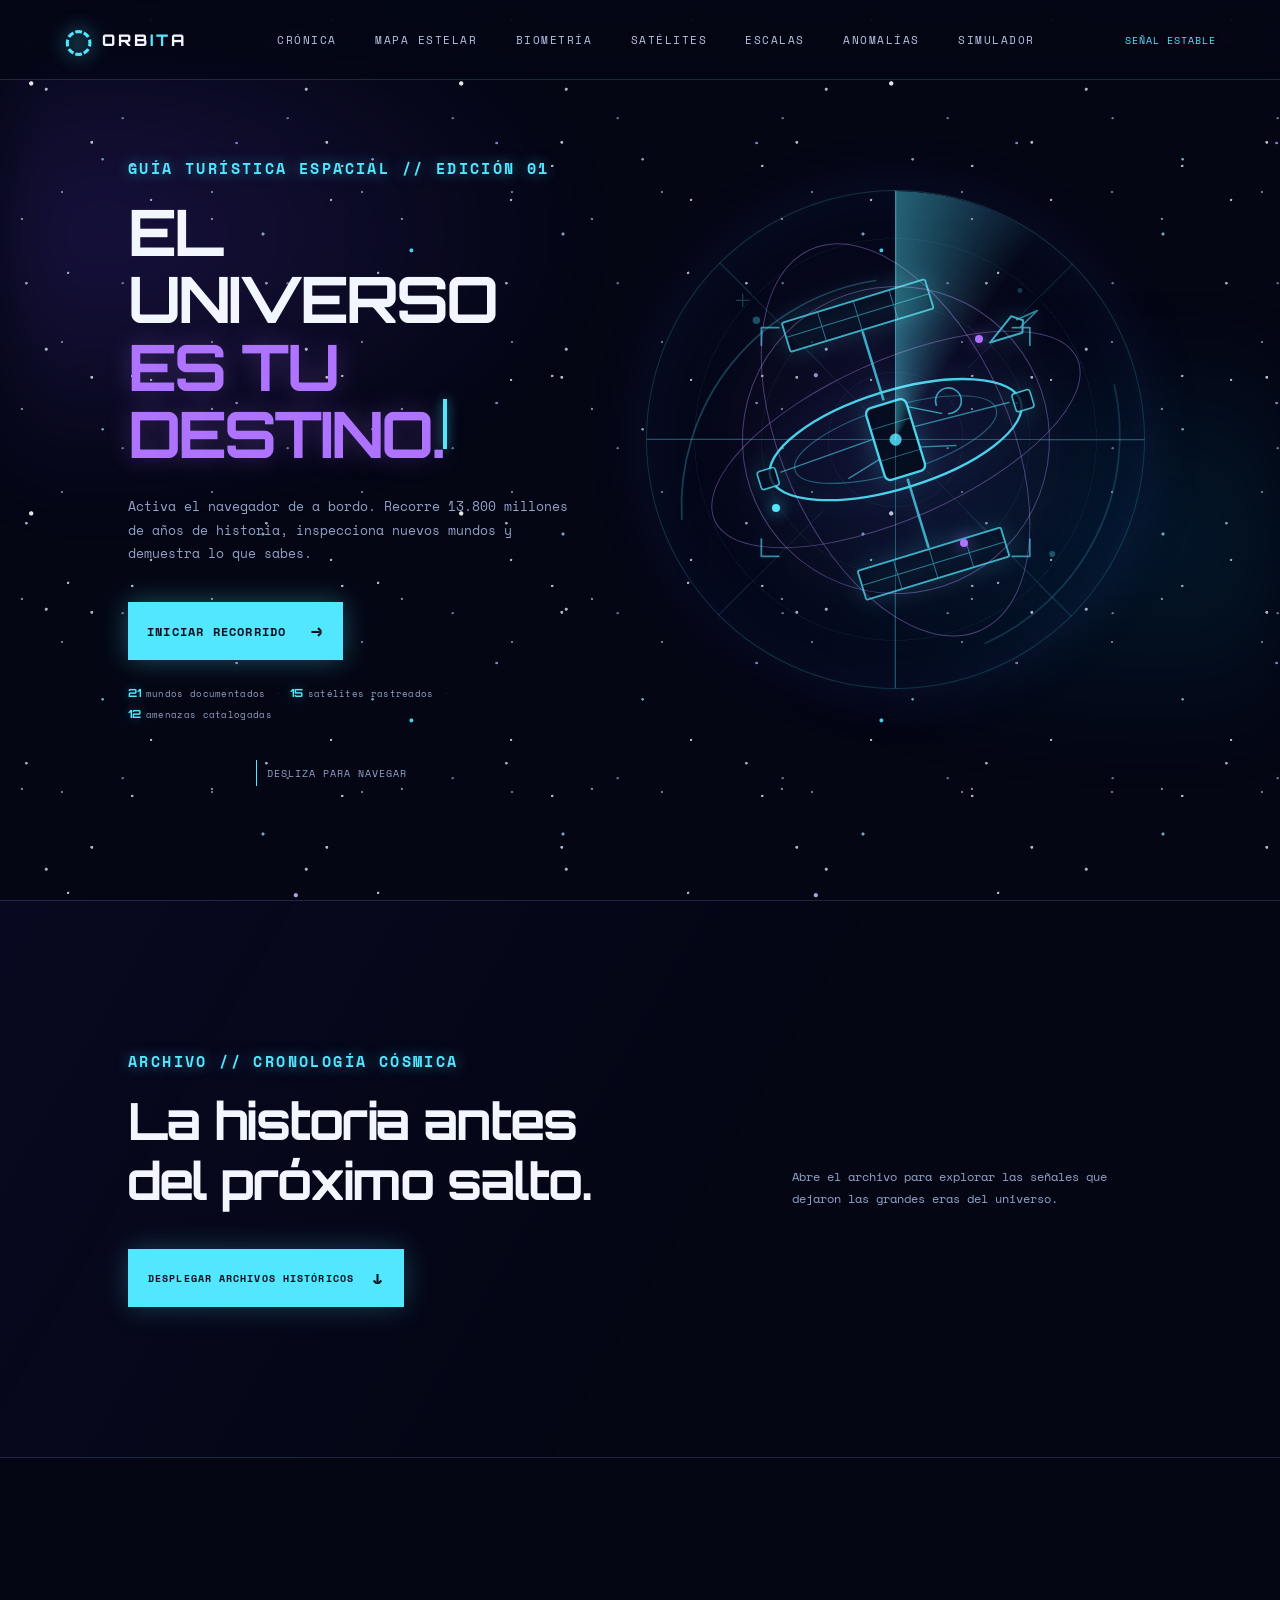
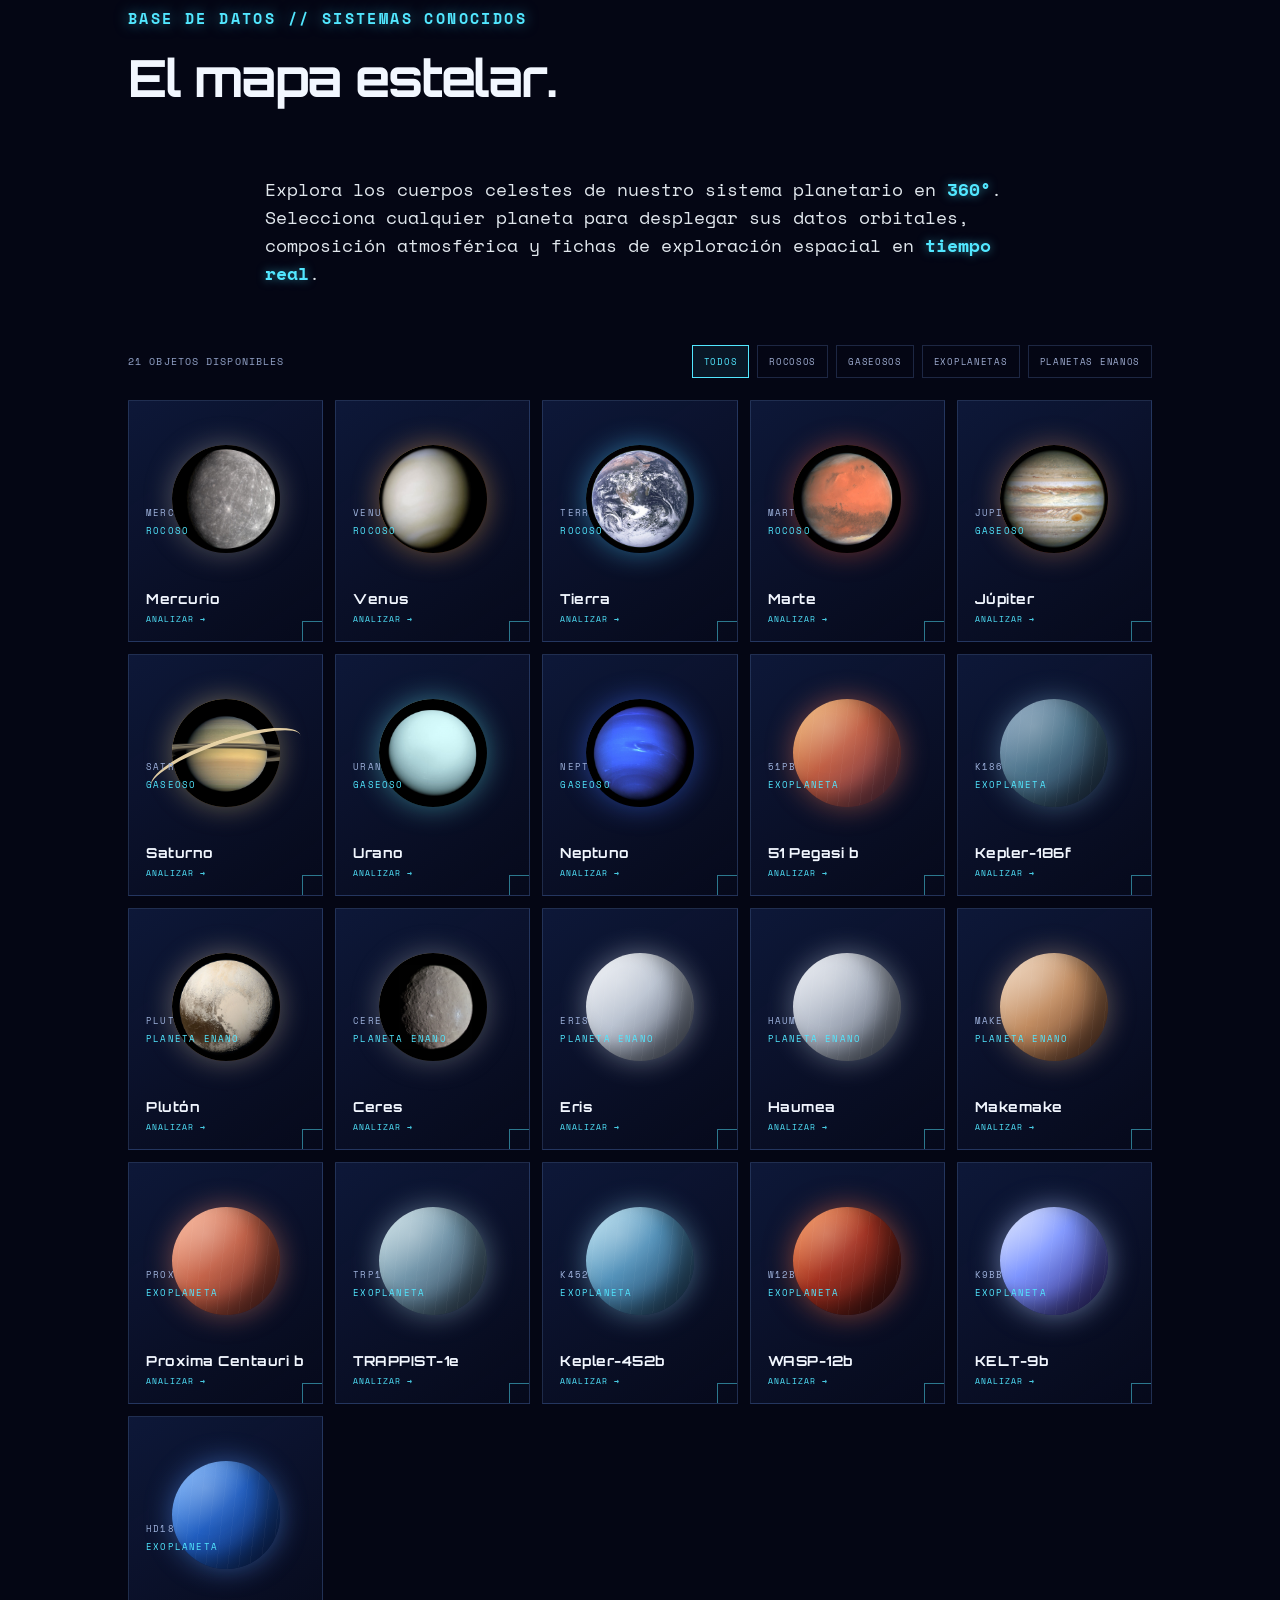
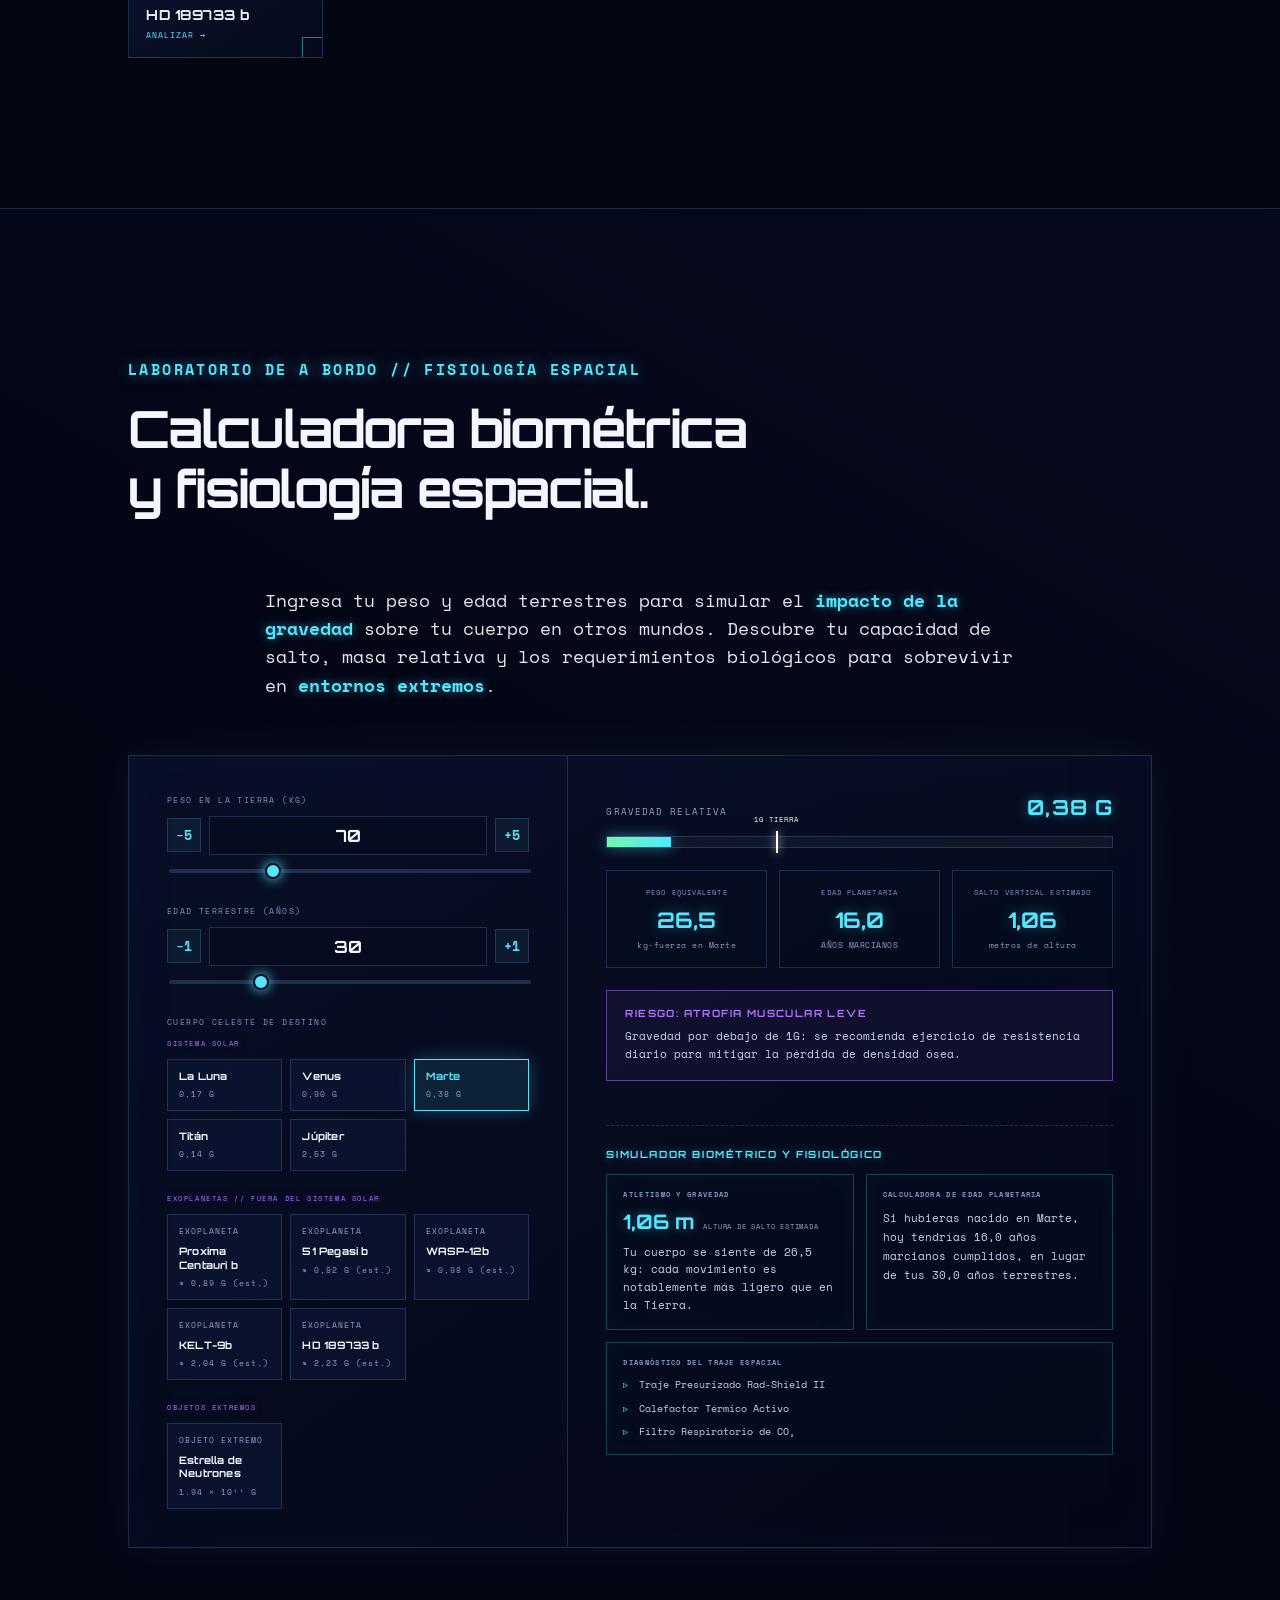
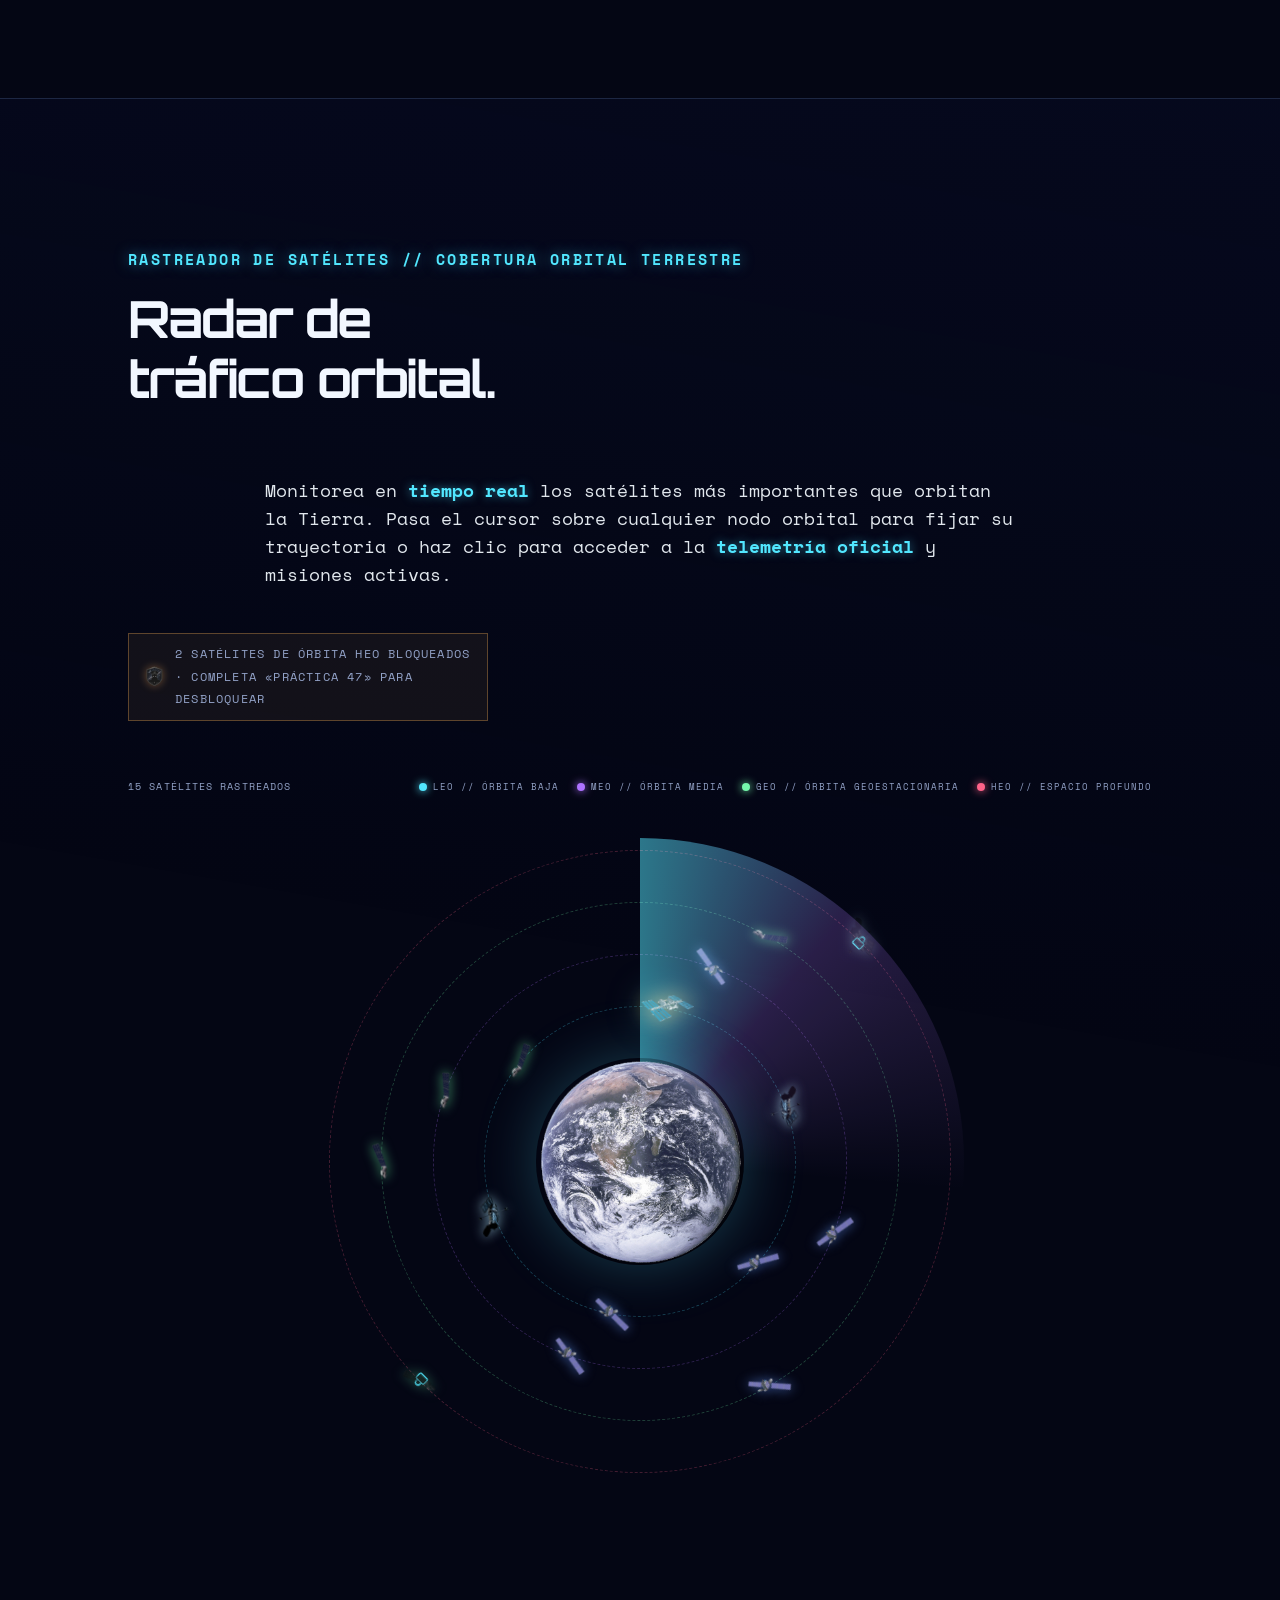
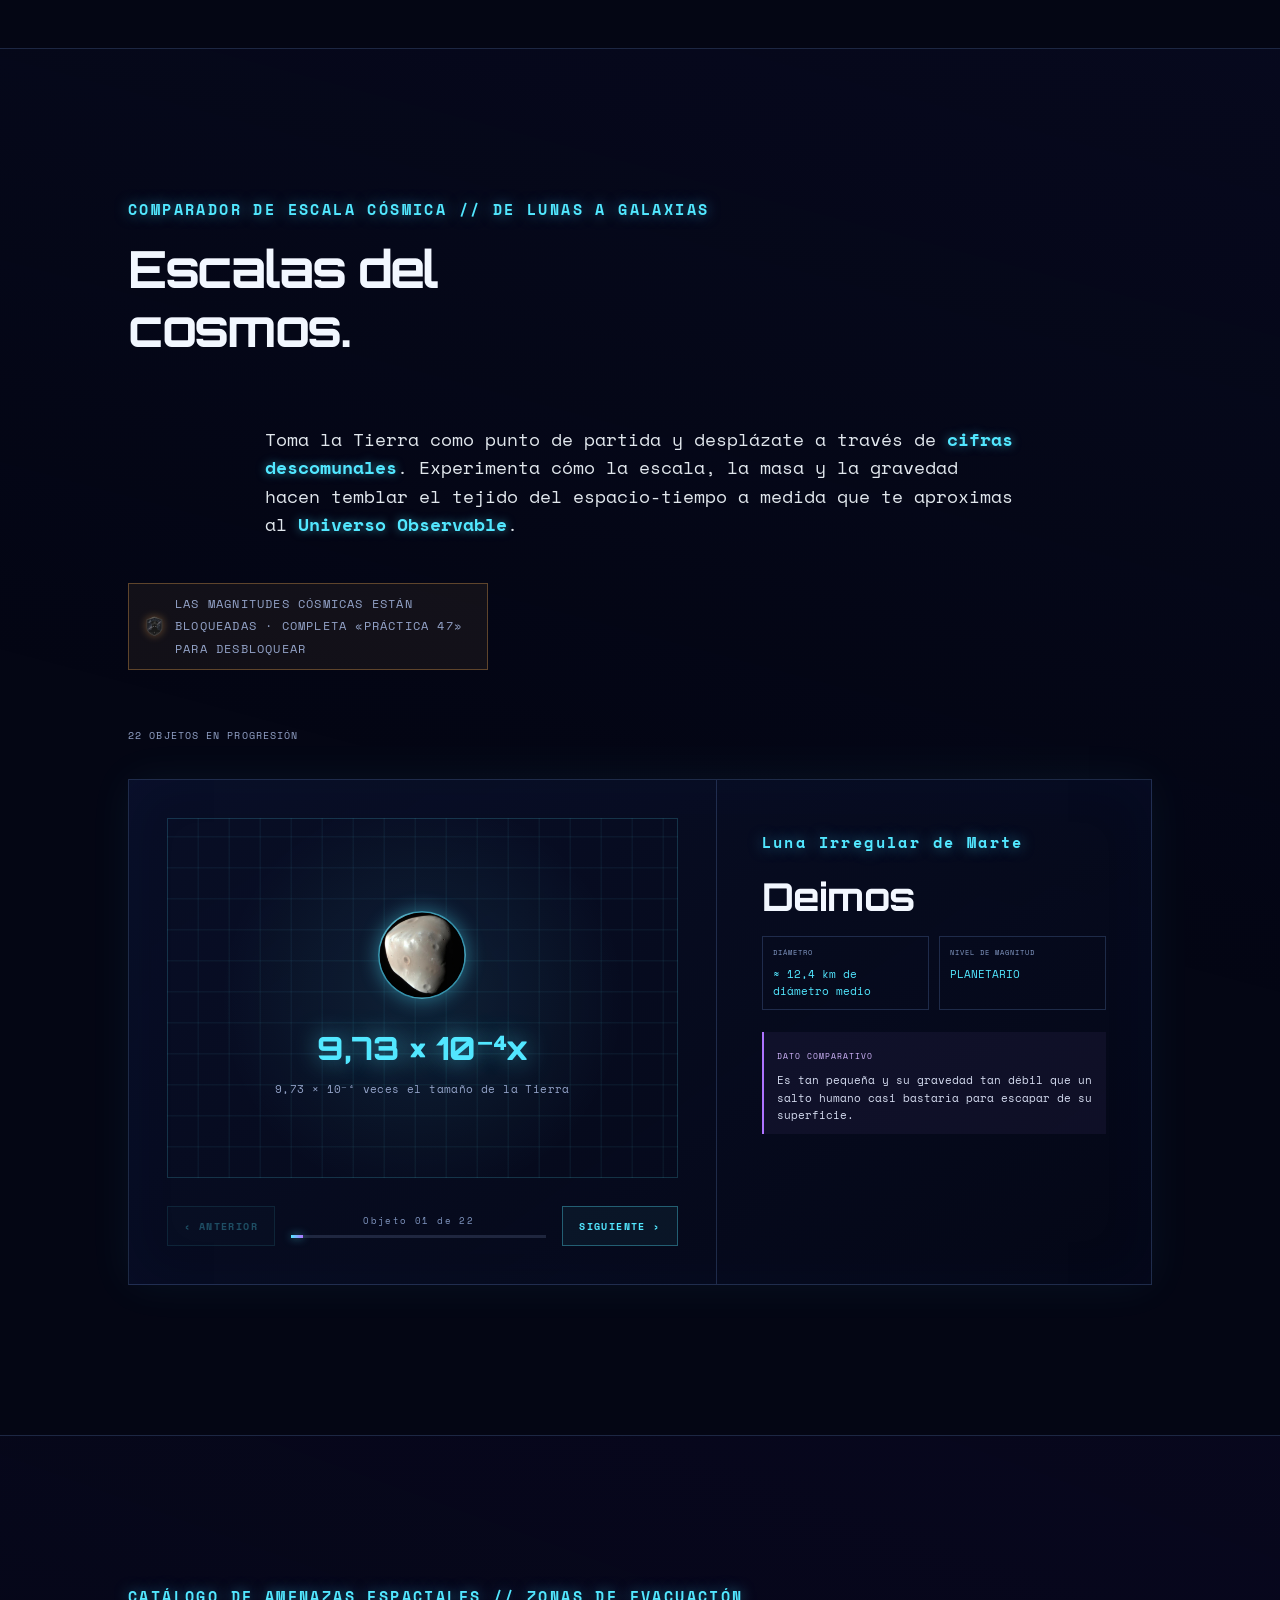
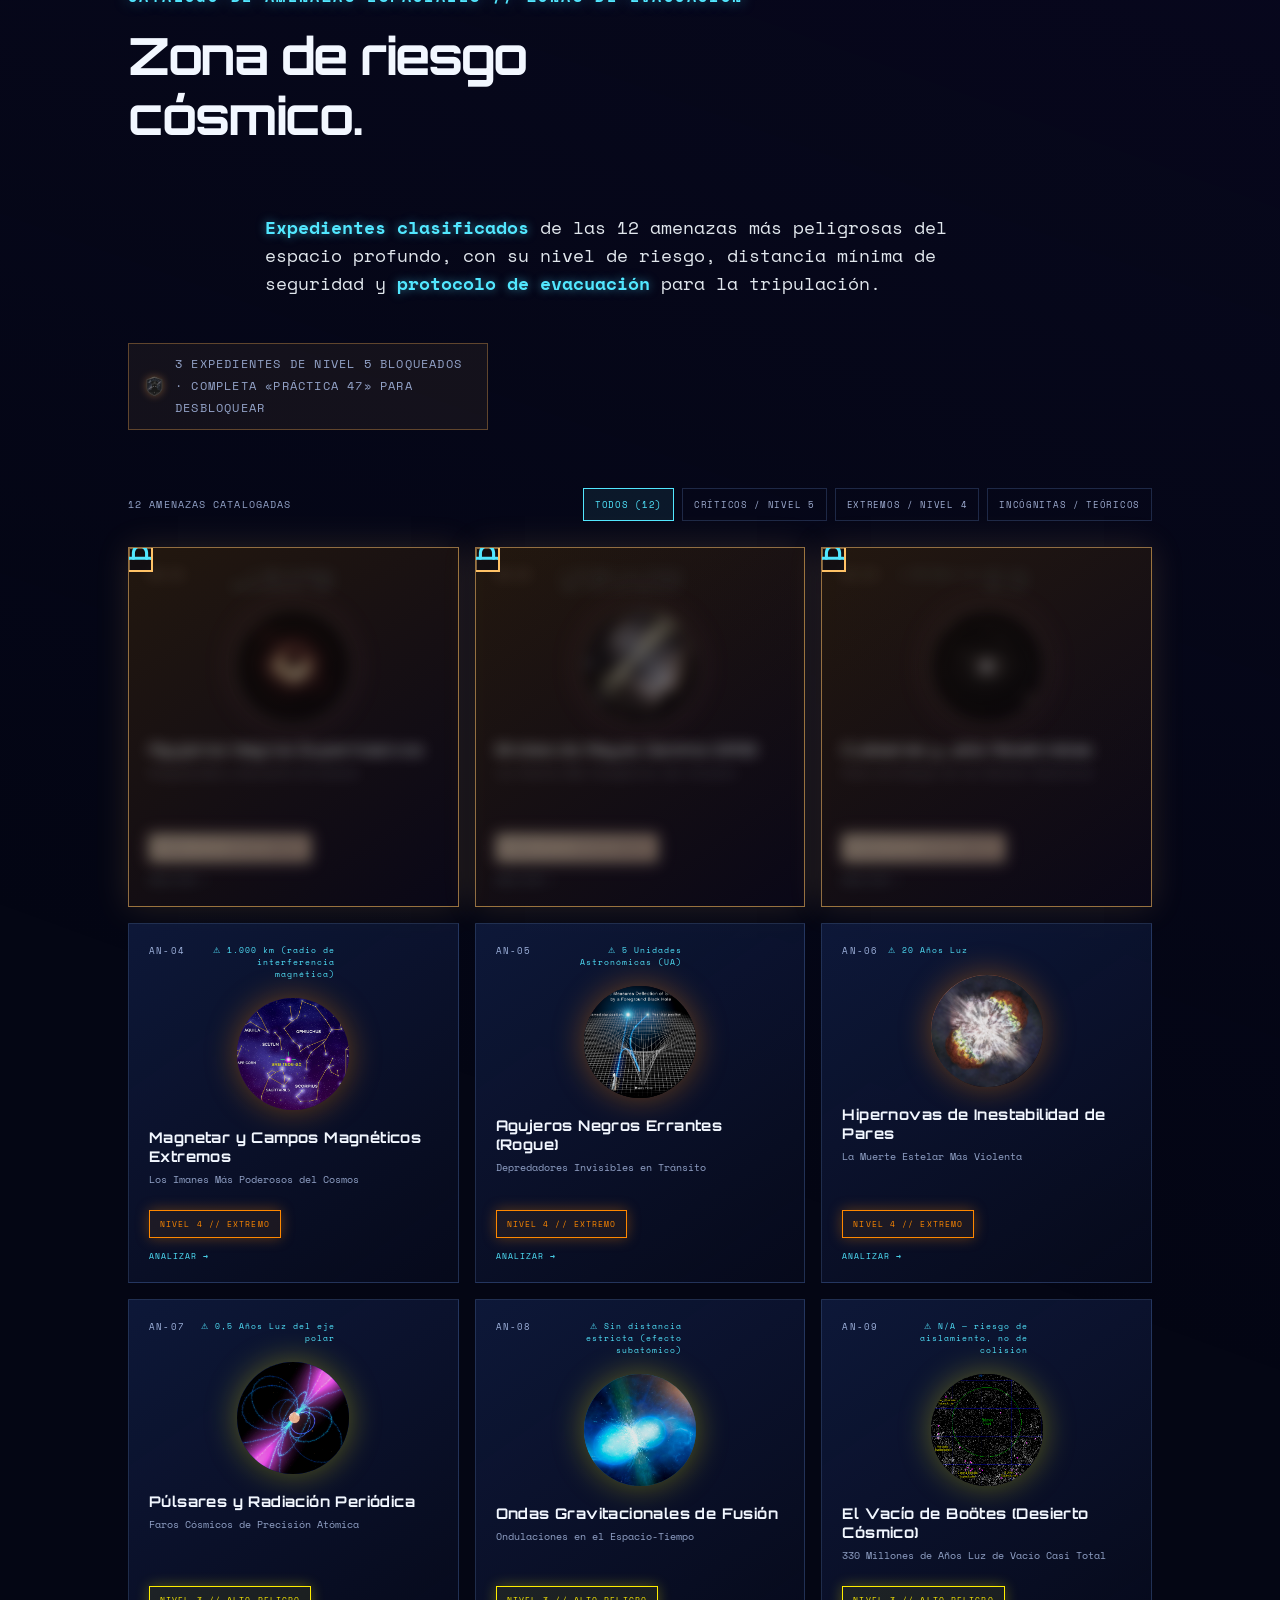
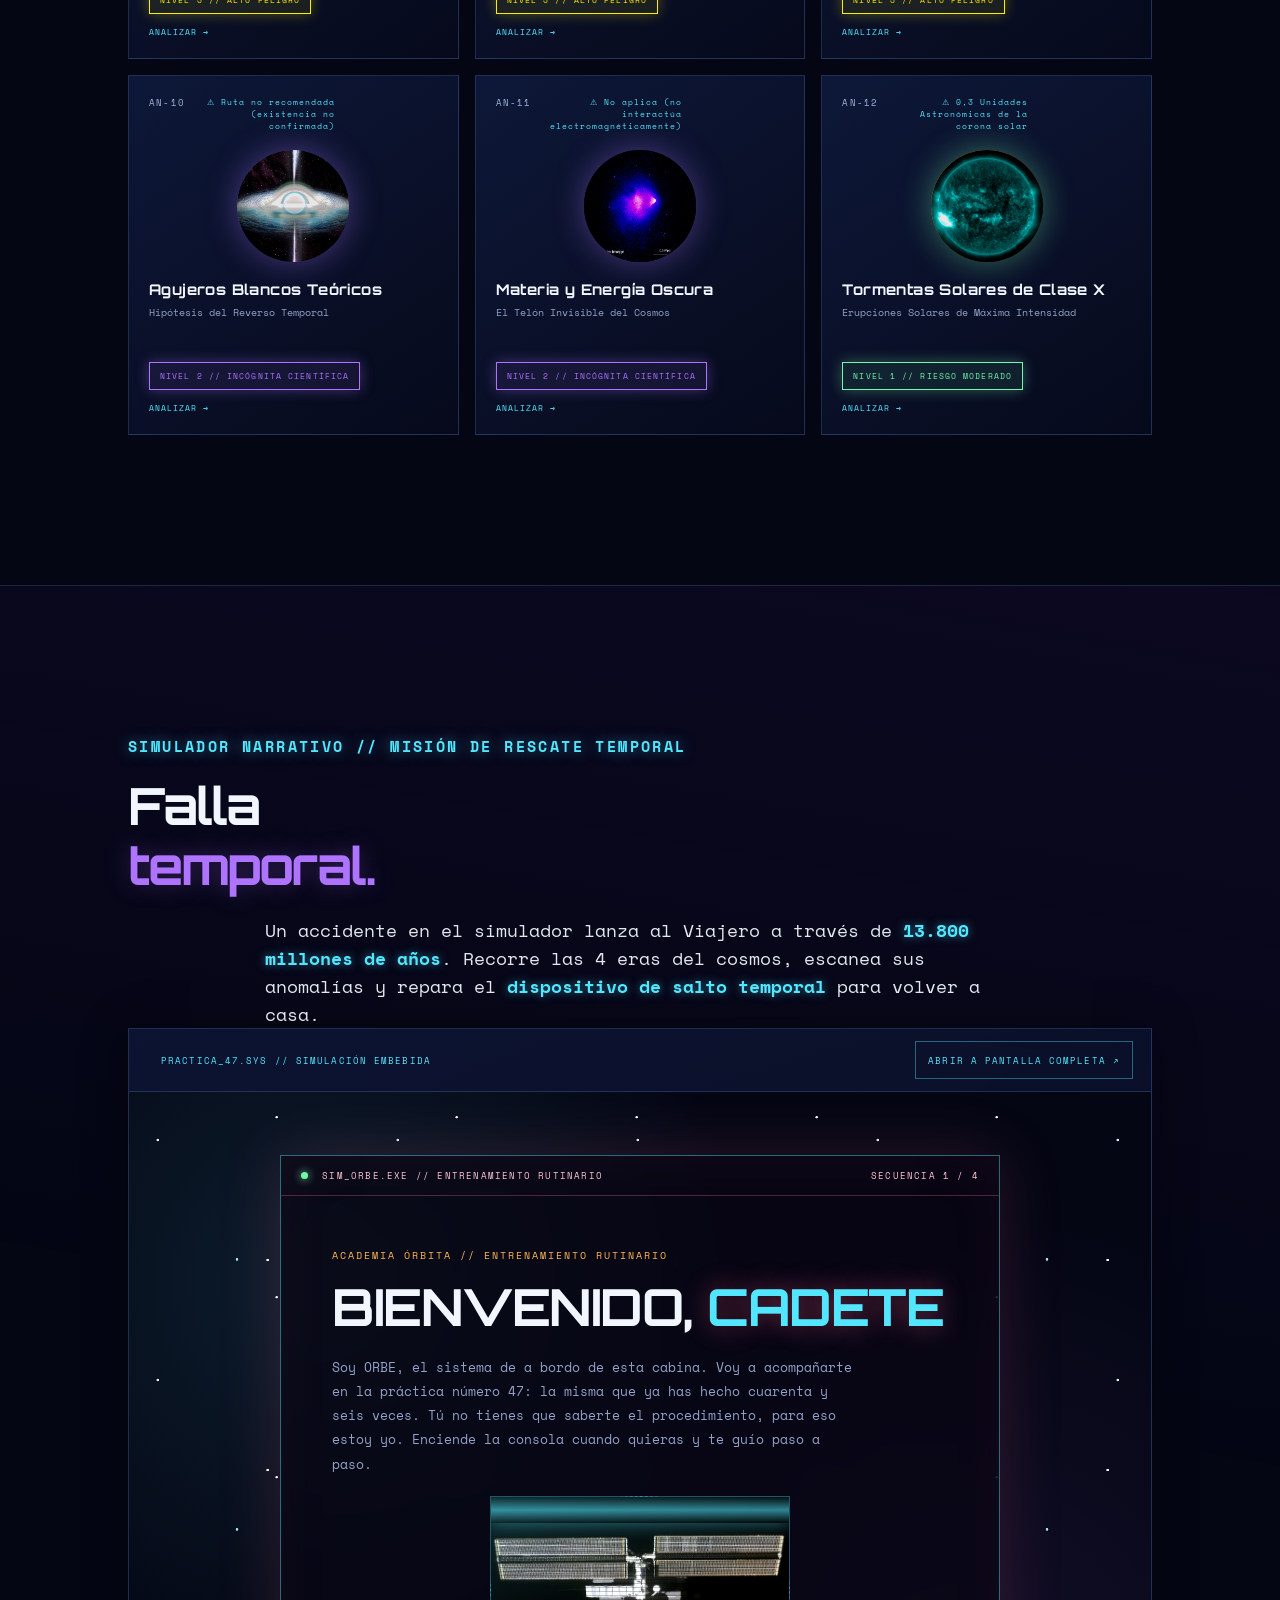
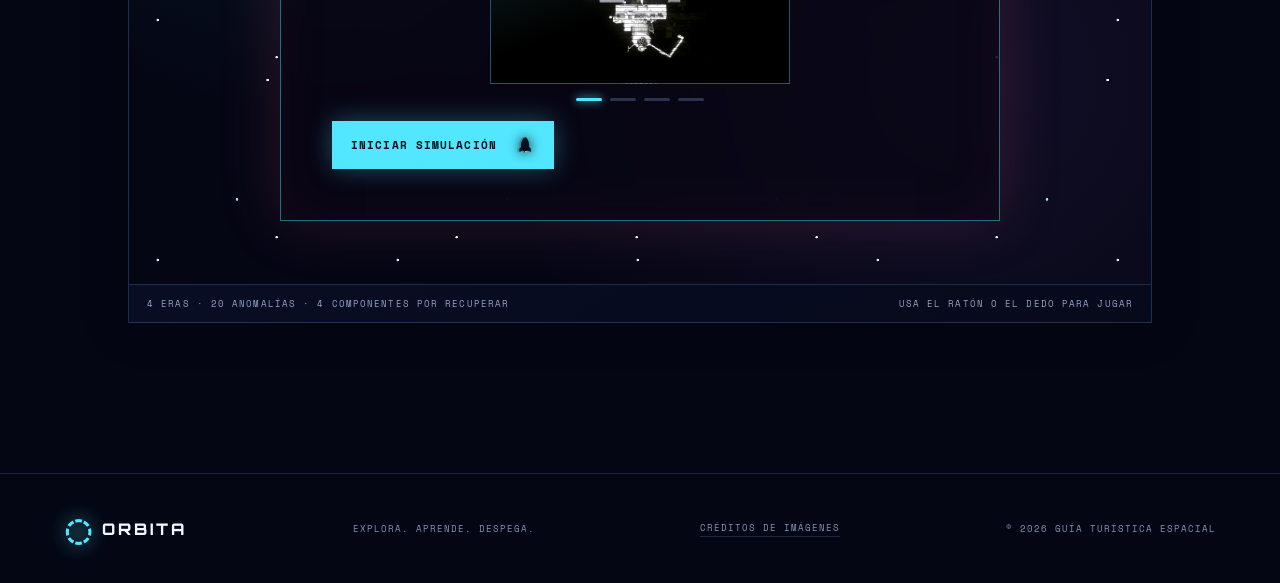
==== index.html @ 5c3940ec "Cambia el planeta 3D del hero por una estacion espacial dibujada Retira Three.js del hero y pone en " ====
<!doctype html>
<html lang="es">
<head>
  <meta charset="UTF-8">
  <meta name="viewport" content="width=device-width, initial-scale=1.0">
  <meta name="theme-color" content="#050817">
  <meta name="description" content="Guía Turística Espacial: explora el universo, los planetas y aprende jugando.">
  <title>ORBITA // Guía Turística Espacial</title>
  <link rel="preconnect" href="https://fonts.googleapis.com">
  <link rel="preconnect" href="https://fonts.gstatic.com" crossorigin>
  <link href="https://fonts.googleapis.com/css2?family=Orbitron:wght@400;500;600;700;800&family=Space+Mono:wght@400;700&display=swap" rel="stylesheet">
  <style>
    :root{--ink:#f2f7ff;--muted:#93a3c8;--bg:#040614;--line:rgba(128,177,255,.2);--cyan:#52e7ff;--cyan-rgb:82,231,255;--purple:#ae73ff;--purple-rgb:174,115,255;--green:#75f7ab;--red:#ff6389;--mono:"Space Mono",monospace;--display:"Orbitron",sans-serif}*{box-sizing:border-box}html{scroll-behavior:smooth}body{margin:0;color:var(--ink);background:var(--bg);font-family:var(--mono);overflow-x:hidden}button,a{font:inherit}button,a,[role="tab"],[role="button"]{touch-action:manipulation;-webkit-tap-highlight-color:transparent}button{cursor:pointer}a{color:inherit;text-decoration:none}.star-field,.nebula{position:fixed;inset:0;pointer-events:none;z-index:-3}.star-field{background-image:radial-gradient(circle at 11% 18%,#d6f5ff 0 1px,transparent 1.7px),radial-gradient(circle at 84% 11%,#fff 0 1px,transparent 1.4px),radial-gradient(circle at 38% 59%,#a5e8ff 0 1px,transparent 1.6px),radial-gradient(circle at 63% 79%,#fff 0 1px,transparent 1.5px),radial-gradient(circle at 91% 55%,#c8b4ff 0 1px,transparent 1.6px),radial-gradient(circle at 22% 88%,#fff 0 1px,transparent 1.5px);background-size:240px 240px,180px 180px,270px 270px,210px 210px,260px 260px,310px 310px;opacity:.7}.nebula{filter:blur(36px);opacity:.24}.nebula-one{background:radial-gradient(ellipse at 8% 26%,#5536bd,transparent 30%)}.nebula-two{background:radial-gradient(ellipse at 90% 60%,#04506f,transparent 29%)}
    .site-header{height:80px;display:flex;align-items:center;justify-content:space-between;padding:0 clamp(24px,5vw,86px);border-bottom:1px solid var(--line);background:rgba(4,6,20,.68);backdrop-filter:blur(18px);position:relative;z-index:5}.brand{display:inline-flex;align-items:center;gap:7px;font-family:var(--display);font-weight:800;letter-spacing:3px;font-size:1rem}.brand span span{color:var(--cyan)}.brand-mark{color:var(--cyan);font-size:2rem;line-height:1;text-shadow:0 0 18px var(--cyan)}nav{display:flex;gap:clamp(18px,3vw,44px);font-size:.66rem;letter-spacing:1.5px;color:#b8c6e5}nav a{transition:color .2s ease}nav a:hover{color:var(--cyan)}.signal{color:var(--cyan);font-size:.6rem;letter-spacing:1px}
    .hero{min-height:calc(100vh - 80px);display:grid;grid-template-columns:minmax(0,.95fr) minmax(380px,1.05fr);align-items:center;gap:48px;padding:70px clamp(24px,10vw,160px) 80px;position:relative}.eyebrow{color:var(--cyan);font-size:.92rem;font-weight:700;letter-spacing:2.4px;text-shadow:0 0 14px rgba(var(--cyan-rgb),.55);margin:0 0 19px}h1,h2,h3{font-family:var(--display);margin:0}h1{font-size:clamp(2.6rem,5vw,5.7rem);line-height:1.05;letter-spacing:-3px}h1 span,h2 span{color:var(--purple);text-shadow:0 0 25px rgba(var(--purple-rgb),.3)}.hero-description{color:var(--muted);max-width:555px;line-height:1.85;font-size:clamp(.8rem,1vw,.94rem);margin:28px 0 36px}.primary-button{display:inline-flex;gap:25px;align-items:center;color:#04101e;font-weight:700;font-size:.72rem;letter-spacing:1.2px;background:var(--cyan);padding:16px 19px;box-shadow:0 0 27px rgba(var(--cyan-rgb),.33);transition:transform .2s,box-shadow .2s}.primary-button:hover{transform:translateY(-3px);box-shadow:0 0 38px rgba(var(--cyan-rgb),.55)}.primary-button span{font-size:1.1rem}.hero-radar{width:min(39vw,520px);aspect-ratio:1;place-self:center;border:1px solid rgba(var(--cyan-rgb),.2);border-radius:50%;position:relative;overflow:hidden;background:repeating-radial-gradient(circle,rgba(var(--cyan-rgb),.05) 0 1px,transparent 1px 19%),repeating-conic-gradient(from 0deg,rgba(var(--cyan-rgb),.1) 0 .4deg,transparent .4deg 45deg),radial-gradient(circle,rgba(53,42,124,.3),transparent 65%);box-shadow:inset 0 0 90px rgba(63,100,255,.1),0 0 60px rgba(61,77,195,.15)}.radar-grid{position:absolute;inset:0;border-radius:50%;background:linear-gradient(90deg,transparent 49.8%,rgba(var(--cyan-rgb),.25) 50%,transparent 50.2%),linear-gradient(transparent 49.8%,rgba(var(--cyan-rgb),.25) 50%,transparent 50.2%)}.radar-orbit{position:absolute;border:1px solid rgba(190,151,255,.38);border-radius:50%;transform:rotate(-24deg)}.orbit-one{inset:19%}.orbit-two{inset:34% 10%}.orbit-three{inset:8% 27%}.radar-sweep{position:absolute;inset:0;border-radius:50%;background:conic-gradient(from 0deg,rgba(var(--cyan-rgb),.4),transparent 35deg 360deg);clip-path:polygon(50% 50%,50% 0,100% 0,100% 50%);transform-origin:center;animation:radar 5s linear infinite;mix-blend-mode:screen}.radar-core{position:absolute;width:22px;height:22px;left:calc(50% - 11px);top:calc(50% - 11px);border:4px solid var(--cyan);border-radius:50%;background:#fff;box-shadow:0 0 30px var(--cyan)}.radar-dot{position:absolute;width:8px;aspect-ratio:1;border-radius:50%;background:var(--purple);box-shadow:0 0 15px var(--purple)}.dot-one{left:66%;top:29%}.dot-two{left:25%;top:63%;background:var(--cyan);box-shadow:0 0 15px var(--cyan)}.dot-three{left:63%;top:70%}.radar-label{position:absolute;font-size:.52rem;color:#91b4dc;letter-spacing:1px}.radar-label.top{top:-28px;left:12%}.radar-label.bottom{bottom:-28px;right:3%}.scroll-cue{position:absolute;bottom:26px;left:clamp(24px,10vw,160px);color:var(--muted);font-size:.6rem;letter-spacing:1px;display:flex;gap:10px;align-items:center}.scroll-cue span{height:26px;width:1px;background:var(--cyan);display:inline-block;animation:scroll-hint 1.5s ease infinite}
    .chronicle-section,.star-map-section,.biometria-section,.satellite-section,.scale-section,.anomaly-section,.training-section{padding:150px clamp(24px,10vw,160px)}.chronicle-section{border-top:1px solid var(--line);background:linear-gradient(120deg,rgba(22,17,71,.25),transparent 55%)}.section-heading{display:flex;justify-content:space-between;gap:45px}.section-heading h2{font-size:clamp(2rem,4vw,4rem);letter-spacing:-2px;line-height:1.17}.section-heading>p:not(.eyebrow),.section-heading>div+p{max-width:360px;align-self:flex-end;color:var(--muted);font-size:.78rem;line-height:1.8;margin:0}.section-heading{flex-wrap:wrap}.section-heading p.section-description{flex-basis:100%;max-width:750px;margin:22px auto 0;color:#e1e7ed;font-size:1.1rem;line-height:1.6}.section-description mark{background:transparent;color:var(--cyan);font-weight:700;text-shadow:0 0 10px rgba(var(--cyan-rgb),.55)}.chronicle-heading{margin-bottom:38px}.chronicle-heading>div{min-width:40%}
    /* Crónica: lienzo abierto. El archivo permanece oculto hasta que el viajero lo despliega. */
    .chronicle-launch{display:inline-flex;align-items:center;gap:18px;padding:15px 19px;color:#04101e;background:var(--cyan);border:1px solid var(--cyan);box-shadow:0 0 28px rgba(var(--cyan-rgb),.25);font-size:.65rem;font-weight:700;letter-spacing:1.1px;transition:transform .2s,box-shadow .2s}.chronicle-launch:hover{transform:translateY(-3px);box-shadow:0 0 40px rgba(var(--cyan-rgb),.45)}.chronicle-launch .launch-symbol{font-size:1.1rem}.chronicle-launch[aria-expanded="true"]{background:transparent;color:var(--cyan)}.chronicle-archive{margin-top:48px;overflow:hidden}.chronicle-moodboard{display:grid;grid-template-columns:repeat(12,minmax(0,1fr));grid-auto-flow:dense;gap:clamp(12px,2vw,26px);padding:clamp(16px,2.3vw,34px);border:1px solid rgba(128,177,255,.16);background:linear-gradient(145deg,rgba(12,24,57,.56),rgba(7,9,28,.35));position:relative}.chronicle-moodboard:before{content:"";position:absolute;inset:0;pointer-events:none;background:radial-gradient(circle at 85% 15%,rgba(var(--purple-rgb),.18),transparent 24%),radial-gradient(circle at 14% 85%,rgba(var(--cyan-rgb),.12),transparent 27%)}.chronicle-piece{position:relative;z-index:1}.chronicle-entry{padding:clamp(22px,3vw,42px);border:1px solid rgba(151,185,255,.19);background:rgba(7,16,39,.64);backdrop-filter:blur(15px);box-shadow:0 16px 36px rgba(0,0,0,.2)}.entry-bang{grid-column:span 7;transform:translateY(16px)}.entry-galaxies{grid-column:5/span 8;align-self:start;transform:translateY(-20px)}.entry-milkyway{grid-column:span 6;align-self:center}.entry-solar{grid-column:8/span 5;transform:translateY(28px)}.entry-bang h3{font-size:clamp(2.1rem,4vw,4.2rem)}.entry-galaxies h3{font-size:clamp(1.7rem,3.2vw,3.4rem)}.entry-milkyway h3{font-size:clamp(1.9rem,3.5vw,3.7rem)}.entry-solar h3{font-size:clamp(1.55rem,2.7vw,2.8rem)}.event-index{color:var(--purple);font-size:.65rem;letter-spacing:2px;margin:0 0 13px}.event-date{color:var(--cyan);font-size:.6rem;letter-spacing:1.3px;margin:0 0 18px}.chronicle-entry>p:not(.event-index):not(.event-date){font-size:.77rem;color:var(--muted);line-height:1.9;margin:20px 0 25px}.event-tag{display:inline-block;padding:8px 12px;border:1px solid rgba(var(--purple-rgb),.55);color:#d6baff;font-size:.55rem;letter-spacing:1px}.event-more{display:inline-flex;align-items:center;gap:9px;padding:10px 15px;border:1px solid rgba(var(--purple-rgb),.55);background:rgba(var(--purple-rgb),.05);color:#d6baff;font:.58rem var(--mono);letter-spacing:1.6px;text-transform:uppercase;transition:border-color .25s,color .25s,box-shadow .25s,background .25s}.event-more .more-plus{color:var(--cyan);font-size:.7rem}.event-more:hover,.event-more:focus-visible{border-color:var(--cyan);color:var(--cyan);background:rgba(var(--cyan-rgb),.08);box-shadow:0 0 16px rgba(var(--cyan-rgb),.35),0 0 22px rgba(var(--purple-rgb),.2);outline:none}.chronicle-image{position:relative;overflow:hidden;min-height:230px;margin:0;border:1px solid rgba(var(--cyan-rgb),.25);background:#10142c;box-shadow:0 20px 42px rgba(0,0,0,.28);isolation:isolate}.chronicle-image img{display:block;width:100%;height:100%;object-fit:cover;filter:saturate(.76) contrast(1.08) brightness(.76);transition:transform .7s ease,filter .5s ease}.chronicle-image:hover img{transform:scale(1.07);filter:saturate(1) contrast(1.05) brightness(.93)}.chronicle-image:before{content:"";position:absolute;inset:0;z-index:1;pointer-events:none;background:linear-gradient(135deg,rgba(var(--cyan-rgb),.34),transparent 40%,rgba(var(--purple-rgb),.3));mix-blend-mode:screen}.chronicle-image:after{content:attr(data-label);position:absolute;z-index:2;left:16px;bottom:14px;color:#fff;font-size:.55rem;letter-spacing:1.5px;text-shadow:0 1px 8px #000}.image-bang{grid-column:9/span 4;grid-row:1;min-height:275px;transform:rotate(2deg)}.image-galaxies{grid-column:span 4;min-height:300px;transform:rotate(-2deg)}.image-milkyway{grid-column:7/span 6;min-height:255px;transform:translateY(-14px)}.image-solar{grid-column:span 5;min-height:240px;transform:rotate(1.5deg)}
    .star-map-section{border-top:1px solid var(--line)}.map-heading{align-items:end}.map-tools{margin:58px 0 22px;display:flex;justify-content:space-between;gap:20px;align-items:center}.map-tools>p{color:var(--muted);font-size:.62rem;letter-spacing:1.1px;margin:0}.blinking-dot{width:6px;height:6px}.filter-group{display:flex;flex-wrap:wrap;gap:8px}.filter-button{color:#9eacd0;background:transparent;border:1px solid var(--line);font-size:.58rem;letter-spacing:.7px;padding:9px 11px;transition:.2s}.filter-button:hover,.filter-button.is-selected{color:var(--cyan);border-color:var(--cyan);background:rgba(var(--cyan-rgb),.08)}.planet-grid{display:grid;grid-template-columns:repeat(5,minmax(0,1fr));gap:12px}.planet-card{position:relative;text-align:left;min-height:242px;overflow:hidden;padding:17px;color:var(--ink);border:1px solid var(--line);background:linear-gradient(145deg,rgba(17,29,67,.78),rgba(7,12,30,.69));transition:border-color .25s,transform .25s,box-shadow .25s}.planet-card:hover{transform:translateY(-5px);border-color:rgba(var(--cyan-rgb),.8);box-shadow:0 12px 30px rgba(0,0,0,.32),inset 0 0 25px rgba(var(--cyan-rgb),.05)}.planet-card[hidden]{display:none}.card-id,.card-type{position:relative;z-index:1;color:#9eb2dc;display:block;font-size:.54rem;letter-spacing:1.2px}.card-type{color:var(--cyan);margin-top:5px}.card-planet{position:absolute;width:108px;aspect-ratio:1;border-radius:50%;top:44px;left:50%;transform:translateX(-50%);background:var(--planet-gradient);box-shadow:inset -17px -10px 20px rgba(0,0,0,.45),0 0 28px var(--planet-glow);transition:transform .3s}.card-planet img{position:absolute;inset:0;width:100%;height:100%;object-fit:cover;object-position:center;border-radius:50%}
    /* Esfera procedural: se usa cuando no existe ninguna imagen del astro aislado (todo el material público lo muestra junto a su estrella, sus lunas o una escala). */
    .is-schematic:before{content:"";position:absolute;inset:0;border-radius:50%;pointer-events:none;background:radial-gradient(circle at 31% 25%,rgba(255,255,255,.4),rgba(255,255,255,.05) 38%,transparent 62%),repeating-linear-gradient(96deg,rgba(255,255,255,.05) 0 1px,transparent 1px 11px);mix-blend-mode:screen;opacity:.5}.planet-card:hover .card-planet{transform:translateX(-50%) scale(1.1)}.planet-card:after{content:"";position:absolute;width:158px;height:40px;border-radius:50%;border-top:4px solid var(--planet-ring,transparent);transform:rotate(-19deg);left:calc(50% - 79px);top:84px}.card-name{position:absolute;left:17px;bottom:34px;margin:0;font:700 .86rem var(--display);letter-spacing:.5px}.card-action{position:absolute;bottom:16px;left:17px;color:var(--cyan);font-size:.52rem;letter-spacing:1px}.card-corner{position:absolute;right:0;bottom:0;width:20px;height:20px;border-left:1px solid var(--cyan);border-top:1px solid var(--cyan);opacity:.5}
    .training-section{border-top:1px solid var(--line);background:linear-gradient(190deg,rgba(49,21,93,.17),transparent 52%)}.training-heading{display:block}.training-heading>p:last-child{margin-top:20px}.prompt{color:var(--purple);font-size:.6rem;letter-spacing:1.2px;margin:0 0 18px}
    .scanner-modal{width:min(900px,calc(100vw - 32px));padding:0;color:var(--ink);background:transparent;border:0}.scanner-modal::backdrop{background:rgba(1,3,14,.78);backdrop-filter:blur(7px)}.scanner-frame{border:1px solid var(--cyan);background:#081127;box-shadow:0 0 50px rgba(var(--cyan-rgb),.19);position:relative}.modal-close{position:absolute;right:2px;top:24px;z-index:3;width:44px;height:44px;display:grid;place-items:center;padding:0;color:var(--cyan);background:transparent;border:0;font-size:2rem;line-height:1;-webkit-tap-highlight-color:transparent;touch-action:manipulation}.scanner-body{min-height:455px;display:grid;grid-template-columns:.86fr 1.14fr}.scanner-visual{min-height:360px;overflow:hidden;position:relative;display:grid;place-items:center;border-right:1px solid var(--line);background:radial-gradient(circle at center,rgba(94,52,162,.27),transparent 54%),repeating-linear-gradient(0deg,transparent 0 29px,rgba(var(--cyan-rgb),.07) 30px 31px),repeating-linear-gradient(90deg,transparent 0 29px,rgba(var(--cyan-rgb),.07) 30px 31px)}.scanner-rings{position:absolute;width:250px;aspect-ratio:1;border:1px solid rgba(var(--cyan-rgb),.4);border-radius:50%;box-shadow:0 0 0 40px rgba(var(--cyan-rgb),.06),0 0 0 80px rgba(var(--cyan-rgb),.03)}.scanner-planet{position:relative;z-index:1;width:172px;aspect-ratio:1;border-radius:50%;background:var(--scanner-gradient);box-shadow:inset -28px -18px 33px rgba(0,0,0,.5),0 0 45px var(--scanner-glow)}.scanner-planet img{position:absolute;inset:0;width:100%;height:100%;object-fit:cover;object-position:center;border-radius:50%}.scanner-gallery[hidden]{display:none}.scanner-planet:after{content:"";position:absolute;width:252px;height:64px;border-radius:50%;border-top:5px solid var(--scanner-ring,transparent);transform:rotate(-19deg);left:50%;top:64px;margin-left:-126px;pointer-events:none}.scanner-visual>p{position:absolute;bottom:58px;left:0;right:0;text-align:center;padding:0 20px;font-size:.54rem;color:var(--cyan);letter-spacing:1.4px;transition:opacity .2s}.scanner-gallery{position:absolute;bottom:14px;left:50%;transform:translateX(-50%);display:flex;gap:8px;z-index:2}.gallery-thumb{width:42px;height:42px;padding:0;border-radius:9px;border:1px solid rgba(var(--cyan-rgb),.3);background-size:cover;background-position:center;position:relative;overflow:hidden;transition:border-color .2s,box-shadow .2s,transform .2s}.gallery-thumb:before{content:"";position:absolute;inset:0;background:rgba(4,6,20,.6);transition:background .2s}.gallery-thumb span{position:relative;z-index:1;display:flex;width:100%;height:100%;align-items:center;justify-content:center;color:#eaf6ff;font-size:.52rem;letter-spacing:1px}.gallery-thumb:hover{border-color:var(--cyan);transform:translateY(-2px)}.gallery-thumb.is-active{border-color:var(--cyan);box-shadow:0 0 14px rgba(var(--cyan-rgb),.55)}.gallery-thumb.is-active:before{background:rgba(4,6,20,.2)}.scanner-data{padding:52px 45px 36px;overflow-y:auto;max-height:min(80vh,640px);max-height:min(80dvh,640px)}.scanner-data h2{font-size:clamp(2rem,4vw,3.7rem);letter-spacing:-2px;margin-bottom:14px}.scanner-data>p:not(.eyebrow){color:var(--muted);font-size:.75rem;line-height:1.8;margin:0 0 22px}.scanner-data mark,.scanner-section mark{background:rgba(var(--cyan-rgb),.16);color:var(--cyan);padding:0 5px;border-radius:3px;font-weight:700;box-shadow:0 0 10px rgba(var(--cyan-rgb),.22)}.hl-cyan{color:var(--cyan);font-weight:700;text-shadow:0 0 10px rgba(var(--cyan-rgb),.4)}.hl-purple{color:var(--purple);font-weight:700;text-shadow:0 0 10px rgba(var(--purple-rgb),.45)}.expedition-card{border:1px solid rgba(var(--purple-rgb),.5);background:rgba(var(--purple-rgb),.05);box-shadow:0 0 22px rgba(var(--purple-rgb),.12);padding:16px 18px;margin:0 0 22px}.expedition-title{display:block;color:#d4b9ff;font-size:.52rem;letter-spacing:1.6px}.expedition-grid{display:grid;grid-template-columns:1fr 1fr;gap:12px 16px;margin-top:12px}.expedition-item dt{color:#8298c3;font-size:.46rem;letter-spacing:1px}.expedition-item dd{margin:5px 0 0;color:var(--purple);font-size:.68rem;font-weight:700}.scanner-data dl{display:grid;grid-template-columns:1fr 1fr;gap:10px;margin:0 0 22px}.scanner-data dl div{padding:10px;border:1px solid var(--line)}.scanner-data dt{color:#8298c3;font-size:.48rem;letter-spacing:1px}.scanner-data dd{margin:7px 0 0;color:var(--cyan);font-size:.7rem}.scanner-sections{display:grid;gap:16px;margin:4px 0 24px}.scanner-section h4{font:700 .66rem var(--display);letter-spacing:1px;color:var(--cyan);margin:0 0 8px;text-transform:uppercase}.scanner-section p{margin:0;color:#c9d3ef;font-size:.72rem;line-height:1.85}.fact-card{border-left:2px solid var(--purple);padding:9px 0 9px 13px;background:rgba(var(--purple-rgb),.06)}.fact-card span{color:#d4b9ff;font-size:.5rem;letter-spacing:1px}.fact-card p{margin:7px 0 0;color:#d5dcf0;font-size:.66rem;line-height:1.65}.scanner-foot{border-top:1px solid var(--line);border-bottom:0}.scanner-foot button{color:var(--cyan);background:none;border:0;font-size:.56rem;letter-spacing:1px}.scanner-tabs{display:flex;flex-wrap:wrap;gap:8px;margin:0 0 20px}.scanner-tab{display:inline-flex;align-items:center;min-height:44px;color:#9eacd0;background:transparent;border:1px solid var(--line);font-size:.56rem;letter-spacing:1px;padding:9px 12px;text-align:left;transition:.2s;touch-action:manipulation;-webkit-tap-highlight-color:transparent}.scanner-tab:hover,.scanner-tab.is-selected{color:var(--cyan);border-color:var(--cyan);background:rgba(var(--cyan-rgb),.08)}.scanner-tab-panel[hidden]{display:none}.moons-empty{color:var(--muted);font-size:.72rem;line-height:1.8;padding:20px 0}.moon-selector{display:flex;flex-wrap:wrap;gap:8px;margin:0 0 20px}.moon-chip{color:#9eacd0;background:rgba(255,255,255,.02);border:1px solid var(--line);font-size:.56rem;letter-spacing:.6px;padding:8px 12px;transition:.2s}.moon-chip:hover{border-color:var(--moon-accent,var(--cyan));color:var(--moon-accent,var(--cyan))}.moon-chip.is-selected{color:var(--moon-accent,var(--cyan));border-color:var(--moon-accent,var(--cyan));background:rgba(var(--cyan-rgb),.08);box-shadow:0 0 12px var(--moon-glow,rgba(var(--cyan-rgb),.3))}.moon-detail{display:grid;grid-template-columns:140px 1fr;gap:22px}.moon-detail[hidden],.moon-selector[hidden]{display:none}.moon-detail-visual{width:140px;height:140px;border-radius:50%;overflow:hidden;position:relative;background:radial-gradient(circle at 32% 28%,rgba(255,255,255,.35),transparent 55%),radial-gradient(circle at center,rgba(var(--cyan-rgb),.35),rgba(10,16,40,.9) 72%);border:2px solid var(--moon-accent,var(--cyan));box-shadow:0 0 24px var(--moon-glow,rgba(var(--cyan-rgb),.4))}.moon-detail-visual img{position:relative;z-index:1;width:100%;height:100%;object-fit:cover}.moon-detail-visual.is-fallback img{opacity:0}.moon-badge{display:inline-block;padding:6px 10px;border:1px solid var(--moon-accent,var(--cyan));color:var(--moon-accent,var(--cyan));background:rgba(var(--cyan-rgb),.06);font-size:.48rem;letter-spacing:1px;margin-bottom:10px}.moon-detail-info h3{margin:0 0 14px;font-size:clamp(1.3rem,2.4vw,1.8rem);letter-spacing:-.5px}.moon-stats{display:grid;grid-template-columns:repeat(3,1fr);gap:8px;margin:0 0 16px}.moon-stats div{padding:9px;border:1px solid var(--line)}.moon-stats dt{color:#8298c3;font-size:.44rem;letter-spacing:1px}.moon-stats dd{margin:6px 0 0;color:var(--ink);font-size:.62rem}.moon-bio{margin:0 0 18px}.moon-bio-label{display:flex;justify-content:space-between;align-items:baseline;font-size:.5rem;letter-spacing:1px;color:var(--muted)}.moon-bio-label strong{font:700 .9rem var(--display);color:var(--moon-accent,var(--cyan))}.moon-bio-bar{position:relative;height:8px;margin-top:8px;border:1px solid var(--line);background:rgba(255,255,255,.04)}.moon-bio-fill{position:absolute;inset:0;width:0%;background:linear-gradient(90deg,var(--moon-accent,var(--cyan)),var(--cyan));box-shadow:0 0 10px var(--moon-glow,rgba(var(--cyan-rgb),.4));transition:width .5s ease}
    .layers-empty{color:var(--muted);font-size:.72rem;line-height:1.8;padding:20px 0}.layers-note{margin:0 0 18px;padding:10px 13px;border-left:2px solid var(--purple);background:rgba(var(--purple-rgb),.07);color:#d4b9ff;font-size:.56rem;letter-spacing:.4px;line-height:1.75}.layers-note[hidden],.layers-empty[hidden],.layers-console[hidden]{display:none}.layers-console{display:grid;gap:20px}.layers-stage{display:grid;grid-template-columns:minmax(0,158px) minmax(0,1fr);gap:18px;align-items:center}.layers-figure{display:flex;flex-direction:column;align-items:center;gap:10px}.layers-diagram{position:relative;width:100%;max-width:150px;aspect-ratio:1;margin:8px 0;isolation:isolate}.layer-ring{position:absolute;top:50%;left:50%;width:var(--layer-size);aspect-ratio:1;margin:0;padding:0;transform:translate(-50%,-50%);border-radius:50%;border:1px solid rgba(255,255,255,.16);background:radial-gradient(circle at 32% 26%,rgba(255,255,255,.3),rgba(255,255,255,0) 58%),var(--layer-color);cursor:pointer;-webkit-tap-highlight-color:transparent;touch-action:manipulation;transition:transform .4s cubic-bezier(.22,1,.36,1),box-shadow .3s,filter .3s,border-color .3s}.layer-ring:hover,.layer-ring:focus-visible{transform:translate(-50%,-50%) scale(1.07);border-color:rgba(255,255,255,.85);filter:brightness(1.18) saturate(1.14);box-shadow:0 0 24px var(--layer-glow,rgba(var(--cyan-rgb),.5))}.layer-ring:focus-visible{outline:2px solid var(--cyan);outline-offset:4px}.layer-ring.is-selected{transform:translate(-50%,-50%) scale(1.09);border-color:#fff;filter:brightness(1.24) saturate(1.2);box-shadow:0 0 30px var(--layer-glow,rgba(var(--cyan-rgb),.55)),inset 0 0 24px rgba(255,255,255,.22)}.layers-caption{margin:0;color:var(--muted);font-size:.46rem;letter-spacing:1.5px;text-align:center}.layer-legend{display:flex;flex-wrap:wrap;gap:6px;align-content:center}.layer-chip{display:inline-flex;align-items:center;gap:7px;min-height:44px;padding:7px 11px;color:#9eacd0;background:rgba(255,255,255,.02);border:1px solid var(--line);font-size:.53rem;letter-spacing:.5px;text-align:left;transition:.2s;-webkit-tap-highlight-color:transparent;touch-action:manipulation}.layer-chip i{flex:none;width:9px;height:9px;border-radius:50%;background:var(--layer-color);box-shadow:0 0 8px var(--layer-glow,var(--layer-color))}.layer-chip:hover{color:#eaf6ff;border-color:var(--layer-color)}.layer-chip.is-selected{color:#eaf6ff;border-color:var(--layer-color);background:rgba(255,255,255,.05);box-shadow:0 0 13px var(--layer-glow,rgba(var(--cyan-rgb),.35))}.layer-detail{border:1px solid var(--layer-accent,var(--line));background:rgba(255,255,255,.02);padding:19px 20px;box-shadow:0 0 24px var(--layer-glow,transparent);transition:border-color .35s,box-shadow .35s}.layer-badge{display:inline-block;padding:6px 10px;border:1px solid var(--layer-accent,var(--cyan));color:var(--layer-accent,var(--cyan));background:rgba(255,255,255,.04);font-size:.46rem;letter-spacing:1px;margin-bottom:11px}.layer-detail h3{margin:0 0 15px;font-size:clamp(1.15rem,2.3vw,1.6rem);letter-spacing:-.4px}.scanner-data .layer-stats{display:grid;grid-template-columns:repeat(auto-fit,minmax(168px,1fr));gap:9px;margin:0 0 17px}.layer-stats div{padding:9px 12px;border:1px solid var(--line);background:rgba(9,15,36,.45)}.layer-stats dt{color:#8298c3;font-size:.44rem;letter-spacing:1px}.layer-stats dd{margin:6px 0 0;color:var(--ink);font-size:.62rem;line-height:1.65}
    .era-modal{width:min(860px,calc(100vw - 32px));padding:0;color:var(--ink);background:transparent;border:0}.era-modal::backdrop{background:rgba(1,3,14,.8);backdrop-filter:blur(7px)}.era-frame{border:1px solid var(--purple);background:#081127;box-shadow:0 0 55px rgba(var(--purple-rgb),.22);position:relative}.era-head,.era-foot{display:flex;justify-content:space-between;align-items:center;padding:13px 18px;border-bottom:1px solid var(--line);color:#91acd4;font-size:.56rem;letter-spacing:1.2px}.era-head i{background:var(--purple);box-shadow:0 0 10px var(--purple)}.era-close{position:absolute;right:10px;top:38px;z-index:3;color:var(--purple);background:transparent;border:0;font-size:2rem;line-height:1}.era-body{max-height:min(70vh,640px);overflow-y:auto;padding:clamp(28px,4vw,52px) clamp(24px,5vw,58px) 40px}.era-eyebrow{color:var(--purple);font-size:.62rem;letter-spacing:2px;margin:0 0 10px}.era-body h2{font-size:clamp(1.8rem,3.6vw,3.2rem);letter-spacing:-1.5px;margin-bottom:8px}.era-period{color:var(--cyan);font-size:.62rem;letter-spacing:1.3px;margin:0 0 26px}.era-text p{color:#d5dcf0;font-size:.76rem;line-height:1.95;margin:0 0 18px}.era-milestones{margin:26px 0 0;border-top:1px solid var(--line);padding-top:22px}.era-milestones span{color:#8298c3;font-size:.5rem;letter-spacing:1.5px}.era-milestones ul{list-style:none;margin:14px 0 0;padding:0;display:grid;gap:10px}.era-milestones li{border-left:2px solid var(--purple);padding:9px 0 9px 13px;background:rgba(var(--purple-rgb),.06);color:#d5dcf0;font-size:.68rem;line-height:1.65}.era-foot{border-top:1px solid var(--line);border-bottom:0}.era-foot button{color:var(--purple);background:none;border:0;font-size:.56rem;letter-spacing:1px}
    .biometria-section{border-top:1px solid var(--line);background:linear-gradient(210deg,rgba(15,25,64,.24),transparent 55%)}.bio-console{margin-top:56px;display:grid;grid-template-columns:.86fr 1.14fr;border:1px solid var(--line);background:linear-gradient(145deg,rgba(12,20,50,.62),rgba(6,10,26,.5));box-shadow:0 0 42px rgba(var(--cyan-rgb),.06),inset 0 0 60px rgba(38,60,150,.05)}.bio-inputs{padding:clamp(24px,3vw,38px);border-right:1px solid var(--line);display:flex;flex-direction:column;gap:26px}.bio-field label{display:block;color:#8298c3;font-size:.5rem;letter-spacing:1.4px;margin-bottom:2px}.bio-number-control{display:flex;align-items:center;gap:8px;margin-top:10px}.bio-step{width:34px;height:34px;flex:0 0 auto;border:1px solid var(--line);background:rgba(var(--cyan-rgb),.06);color:var(--cyan);font:700 .8rem var(--mono);transition:.2s}.bio-step:hover{border-color:var(--cyan);background:rgba(var(--cyan-rgb),.14);box-shadow:0 0 12px rgba(var(--cyan-rgb),.3)}.bio-number-control input[type="number"]{flex:1;width:0;text-align:center;background:rgba(6,12,30,.7);border:1px solid var(--line);color:var(--ink);font:700 1.05rem var(--display);padding:8px 6px;-moz-appearance:textfield}.bio-number-control input[type="number"]::-webkit-outer-spin-button,.bio-number-control input[type="number"]::-webkit-inner-spin-button{-webkit-appearance:none;margin:0}.bio-number-control input:focus{outline:none;border-color:var(--cyan);box-shadow:0 0 12px rgba(var(--cyan-rgb),.25)}.bio-slider{-webkit-appearance:none;appearance:none;width:100%;height:4px;background:var(--line);outline:none;margin-top:14px;border-radius:2px}.bio-slider::-webkit-slider-thumb{-webkit-appearance:none;appearance:none;width:16px;height:16px;border-radius:50%;background:var(--cyan);box-shadow:0 0 12px var(--cyan);cursor:pointer;border:2px solid #04101e;transition:transform .15s}.bio-slider::-webkit-slider-thumb:hover{transform:scale(1.15)}.bio-slider::-moz-range-thumb{width:16px;height:16px;border-radius:50%;background:var(--cyan);box-shadow:0 0 12px var(--cyan);cursor:pointer;border:2px solid #04101e}.bio-slider::-moz-range-track{height:4px;background:var(--line);border-radius:2px}.bio-body-grid{display:grid;grid-template-columns:repeat(3,1fr);gap:8px;margin-top:10px}.bio-body-btn{display:flex;flex-direction:column;gap:5px;align-items:flex-start;padding:10px 11px;border:1px solid var(--line);background:rgba(17,29,67,.4);color:#9eacd0;transition:.2s;text-align:left}.bio-body-btn strong{font:700 .64rem var(--display);color:var(--ink);letter-spacing:.2px;line-height:1.3}.bio-body-btn span{font-size:.48rem;letter-spacing:1px;color:var(--muted)}.bio-body-btn:hover{border-color:rgba(var(--cyan-rgb),.5)}.bio-body-btn.is-selected{border-color:var(--cyan);background:rgba(var(--cyan-rgb),.1);box-shadow:0 0 16px rgba(var(--cyan-rgb),.25)}.bio-body-btn.is-selected strong{color:var(--cyan)}.bio-group-label{grid-column:1/-1;color:var(--purple);font-size:.44rem;letter-spacing:1.6px;margin:14px 0 2px;text-shadow:0 0 8px rgba(var(--purple-rgb),.4)}.bio-group-label:first-child{margin-top:0}.bio-body-tag{display:block;font-size:.38rem;letter-spacing:1px;color:var(--purple);margin-bottom:3px}.bio-body-tag-extreme{color:var(--red)}.bio-readout{padding:clamp(24px,3vw,38px);display:flex;flex-direction:column;gap:22px}.bio-gravity-label{display:flex;justify-content:space-between;align-items:baseline;font-size:.58rem;letter-spacing:1.1px;color:var(--muted)}.bio-gravity-label strong{font:700 1.3rem var(--display);color:var(--cyan);text-shadow:0 0 12px rgba(var(--cyan-rgb),.4)}.bio-gravity-bar{position:relative;height:12px;margin-top:16px;border:1px solid var(--line);background:rgba(255,255,255,.04)}.bio-gravity-fill{position:absolute;inset:0;width:0%;background:linear-gradient(90deg,var(--green),var(--cyan));box-shadow:0 0 14px rgba(var(--cyan-rgb),.5);transition:width .5s ease,background .5s ease}.bio-gravity-bar.is-overload .bio-gravity-fill{background:linear-gradient(90deg,var(--red),#ff9d6c);animation:blink .6s infinite}.bio-gravity-earth-marker{position:absolute;top:-6px;bottom:-6px;width:2px;background:#fff;left:33.333%;box-shadow:0 0 8px #fff}.bio-gravity-earth-marker:after{content:"1G TIERRA";position:absolute;top:-17px;left:50%;transform:translateX(-50%);font-size:.42rem;color:#fff;letter-spacing:1px;white-space:nowrap}.bio-metrics{display:grid;grid-template-columns:repeat(3,1fr);gap:12px}.bio-metric{padding:16px 12px;border:1px solid var(--line);background:rgba(6,12,30,.5);text-align:center}.bio-metric span{display:block;color:#8298c3;font-size:.44rem;letter-spacing:1.1px;margin-bottom:9px}.bio-metric strong{display:block;font:700 1.35rem var(--display);color:var(--cyan);text-shadow:0 0 14px rgba(var(--cyan-rgb),.35);word-break:break-word;line-height:1.2}.bio-metric small{display:block;margin-top:6px;color:var(--muted);font-size:.48rem;letter-spacing:.5px}.bio-risk-card{padding:16px 18px;border:1px solid var(--line);background:rgba(255,255,255,.02);transition:border-color .4s,box-shadow .4s,background .4s}.bio-risk-label{display:block;font:700 .62rem var(--display);letter-spacing:1.4px;margin-bottom:8px}.bio-risk-card p{margin:0;color:#c9d3ef;font-size:.68rem;line-height:1.7}.bio-risk-card.risk-inofensivo{border-color:rgba(117,247,171,.5);background:rgba(117,247,171,.05)}.bio-risk-card.risk-inofensivo .bio-risk-label{color:var(--green)}.bio-risk-card.risk-extremo{border-color:rgba(var(--purple-rgb),.5);background:rgba(var(--purple-rgb),.05)}.bio-risk-card.risk-extremo .bio-risk-label{color:var(--purple)}.bio-risk-card.risk-critico{border-color:rgba(255,122,84,.5);background:rgba(255,122,84,.05)}.bio-risk-card.risk-critico .bio-risk-label{color:#ff7a54}.bio-risk-card.risk-blink{animation:blink 1.1s infinite}.bio-sim{margin-top:22px;padding-top:22px;border-top:1px dashed var(--line)}.bio-sim-title{margin:0 0 14px;font:700 .62rem var(--display);letter-spacing:1.6px;color:var(--cyan);text-shadow:0 0 10px rgba(var(--cyan-rgb),.4)}.bio-sim-grid{display:grid;grid-template-columns:1fr 1fr;gap:12px}.bio-sim-card{padding:14px 16px;border:1px solid rgba(var(--cyan-rgb),.25);background:rgba(6,12,30,.55);box-shadow:inset 0 0 24px rgba(var(--cyan-rgb),.04);display:flex;flex-direction:column;gap:10px}.bio-sim-label{color:#8298c3;font:700 .42rem var(--mono);letter-spacing:1.3px}.bio-sim-jump{display:flex;align-items:baseline;gap:8px}.bio-sim-jump strong{font:700 1.25rem var(--display);color:var(--cyan);text-shadow:0 0 12px rgba(var(--cyan-rgb),.4)}.bio-sim-jump small{color:var(--muted);font-size:.42rem;letter-spacing:.8px}.bio-sim-force{margin:0;color:#c9d3ef;font-size:.66rem;line-height:1.7}.bio-sim-age{margin:0;color:#c9d3ef;font-size:.66rem;line-height:1.8}.bio-sim-age strong{color:var(--purple);text-shadow:0 0 10px rgba(var(--purple-rgb),.4)}.bio-sim-suit{grid-column:1/-1}.bio-sim-suit-list{margin:0;padding:0;list-style:none;display:flex;flex-direction:column;gap:7px}.bio-sim-suit-list li{position:relative;padding-left:16px;color:#c9d3ef;font-size:.64rem;line-height:1.6}.bio-sim-suit-list li:before{content:"▹";position:absolute;left:0;color:var(--cyan);text-shadow:0 0 8px rgba(var(--cyan-rgb),.6)}
    .satellite-section{border-top:1px solid var(--line);background:linear-gradient(190deg,rgba(10,20,60,.24),transparent 55%)}.sat-tools{margin:58px 0 8px;display:flex;justify-content:space-between;gap:20px;align-items:center;flex-wrap:wrap}.sat-tools>p{color:var(--muted);font-size:.62rem;letter-spacing:1.1px;margin:0}.sat-legend{display:flex;gap:18px;flex-wrap:wrap;font-size:.54rem;letter-spacing:1px;color:var(--muted)}.sat-legend i{display:inline-block;width:8px;height:8px;border-radius:50%;margin-right:6px;vertical-align:middle}.sat-legend i.leo{background:var(--cyan);box-shadow:0 0 8px var(--cyan)}.sat-legend i.meo{background:var(--purple);box-shadow:0 0 8px var(--purple)}.sat-legend i.geo{background:var(--green);box-shadow:0 0 8px var(--green)}.sat-legend i.heo{background:var(--red);box-shadow:0 0 8px var(--red)}.sat-console{display:flex;justify-content:center;padding:36px 0 12px}.sat-stage{position:relative;width:min(72vmin,680px);aspect-ratio:1;overflow:hidden}.sat-earth-wrap{position:absolute;inset:34%;z-index:2;border-radius:50%;overflow:hidden;pointer-events:none;box-shadow:0 0 60px rgba(var(--cyan-rgb),.25),inset -20px -14px 40px rgba(0,0,0,.55)}.sat-earth-wrap img{position:relative;z-index:1;display:block;width:100%;height:100%;object-fit:cover;mix-blend-mode:screen}.sat-earth-wrap.is-fallback{background:radial-gradient(circle at 34% 30%,#7fd8ff 0%,#1468b4 45%,#0c2c6e 100%)}.sat-earth-wrap.is-fallback img{opacity:0}.sat-radar-sweep{position:absolute;inset:0;z-index:1;border-radius:50%;background:conic-gradient(from 0deg,rgba(var(--cyan-rgb),.5),rgba(var(--purple-rgb),.22) 40deg,transparent 95deg 360deg);animation:radar 6s linear infinite;mix-blend-mode:screen;pointer-events:none}.sat-orbit-ring{position:absolute;border-radius:50%;border:1px dashed rgba(130,158,225,.22);pointer-events:none;transition:border-color .3s,box-shadow .3s,border-style .3s}.sat-orbit-ring.ring-leo{inset:26%;border-color:rgba(var(--cyan-rgb),.25)}.sat-orbit-ring.ring-meo{inset:18%;border-color:rgba(var(--purple-rgb),.25)}.sat-orbit-ring.ring-geo{inset:10%;border-color:rgba(117,247,171,.25)}.sat-orbit-ring.ring-heo{inset:2%;border-color:rgba(255,99,137,.25)}.sat-orbit-ring.is-highlighted{border-style:solid}.sat-orbit-ring.ring-leo.is-highlighted{border-color:var(--cyan);box-shadow:0 0 22px rgba(var(--cyan-rgb),.5)}.sat-orbit-ring.ring-meo.is-highlighted{border-color:var(--purple);box-shadow:0 0 22px rgba(var(--purple-rgb),.5)}.sat-orbit-ring.ring-geo.is-highlighted{border-color:var(--green);box-shadow:0 0 22px rgba(117,247,171,.5)}.sat-orbit-ring.ring-heo.is-highlighted{border-color:var(--red);box-shadow:0 0 22px rgba(255,99,137,.5)}.sat-orbit-anchor{position:absolute;pointer-events:none}.sat-orbit-anchor.orbit-leo{inset:26%}.sat-orbit-anchor.orbit-meo{inset:18%}.sat-orbit-anchor.orbit-geo{inset:10%}.sat-orbit-anchor.orbit-heo{inset:2%}.sat-orbit-spin{position:absolute;inset:0;pointer-events:none;animation:sat-spin var(--sat-duration,20s) linear infinite}.sat-orbit-anchor.is-paused .sat-orbit-spin,.sat-orbit-anchor.is-paused .satellite-node{animation-play-state:paused}.satellite-pos{position:absolute;top:0;left:50%;transform:translate(-50%,-50%);pointer-events:none}.satellite-node{position:relative;border:0;background:transparent;padding:0;width:38px;height:38px;display:grid;place-items:center;pointer-events:auto;z-index:30;animation:sat-spin-reverse var(--sat-duration,20s) linear infinite;filter:drop-shadow(0 0 6px rgba(var(--cyan-rgb),.55));cursor:pointer}.satellite-node img{position:relative;z-index:1;width:100%;height:100%;object-fit:contain;transition:transform .25s,opacity .25s}.satellite-node:hover,.satellite-node:focus-visible{filter:drop-shadow(0 0 12px var(--cyan))}.satellite-node:hover img,.satellite-node:focus-visible img{transform:scale(1.4)}.satellite-node:focus-visible{outline:2px solid var(--cyan);outline-offset:5px;border-radius:50%}.iss-node{width:52px;height:52px;z-index:31;filter:drop-shadow(0 0 10px rgba(255,200,60,.85)) drop-shadow(0 0 16px rgba(var(--cyan-rgb),.55));animation:sat-spin-reverse var(--sat-duration,20s) linear infinite,iss-pulse 1.8s ease-in-out infinite}.iss-node:hover,.iss-node:focus-visible{filter:drop-shadow(0 0 16px rgba(255,200,60,1)) drop-shadow(0 0 22px rgba(var(--cyan-rgb),.7))}.sat-type-a{filter:drop-shadow(0 0 6px rgba(180,235,255,.65))}.sat-type-a:hover,.sat-type-a:focus-visible{filter:drop-shadow(0 0 14px rgba(180,235,255,.95))}.sat-type-b{filter:drop-shadow(0 0 6px rgba(100,150,255,.65))}.sat-type-b:hover,.sat-type-b:focus-visible{filter:drop-shadow(0 0 14px rgba(100,150,255,.95))}.sat-type-c{filter:drop-shadow(0 0 6px rgba(110,255,170,.65))}.sat-type-c:hover,.sat-type-c:focus-visible{filter:drop-shadow(0 0 14px rgba(110,255,170,.95))}@keyframes sat-spin{to{transform:rotate(360deg)}}@keyframes sat-spin-reverse{from{transform:rotate(0deg)}to{transform:rotate(-360deg)}}@keyframes iss-pulse{0%,100%{filter:drop-shadow(0 0 10px rgba(255,200,60,.85)) drop-shadow(0 0 16px rgba(var(--cyan-rgb),.55))}50%{filter:drop-shadow(0 0 18px rgba(255,200,60,1)) drop-shadow(0 0 26px rgba(var(--cyan-rgb),.8))}}
    .satellite-modal{width:min(880px,calc(100vw - 32px));padding:0;color:var(--ink);background:transparent;border:0}.satellite-modal::backdrop{background:rgba(1,3,14,.8);backdrop-filter:blur(7px)}.satellite-frame{position:relative;border:1px solid var(--cyan);background:#081127;box-shadow:0 0 50px rgba(var(--cyan-rgb),.19)}.satellite-head,.satellite-foot{display:flex;justify-content:space-between;align-items:center;padding:13px 18px;border-bottom:1px solid var(--line);color:#91acd4;font-size:.56rem;letter-spacing:1.2px}.satellite-head i{display:inline-block;width:7px;height:7px;border-radius:50%;background:var(--cyan);box-shadow:0 0 10px var(--cyan);margin-right:7px}.satellite-foot{border-bottom:0;border-top:1px solid var(--line)}.satellite-foot button{color:var(--cyan);background:none;border:0;font-size:.56rem;letter-spacing:1px}.satellite-body{min-height:400px;display:grid;grid-template-columns:.86fr 1.14fr}.satellite-visual{position:relative;min-height:320px;overflow:hidden;display:grid;place-items:center;border-right:1px solid var(--line);background:radial-gradient(circle at center,rgba(var(--cyan-rgb),.16),transparent 60%),repeating-linear-gradient(0deg,transparent 0 29px,rgba(var(--cyan-rgb),.06) 30px 31px),repeating-linear-gradient(90deg,transparent 0 29px,rgba(var(--cyan-rgb),.06) 30px 31px)}.satellite-visual img{position:relative;z-index:1;max-width:92%;max-height:92%;object-fit:contain;mix-blend-mode:screen;filter:drop-shadow(0 0 20px rgba(var(--cyan-rgb),.3))}.satellite-orbit-tag{position:absolute;left:14px;bottom:12px;z-index:2;color:var(--cyan);font-size:.5rem;letter-spacing:1.4px;border:1px solid rgba(var(--cyan-rgb),.4);padding:5px 8px;background:rgba(4,10,25,.6)}.satellite-data{padding:52px 45px 36px;overflow-y:auto;max-height:min(80vh,640px);max-height:min(80dvh,640px)}.satellite-data h2{font-size:clamp(1.7rem,3vw,2.6rem);letter-spacing:-1px;margin:12px 0 16px}.satellite-data>p:not(.eyebrow){color:var(--muted);font-size:.75rem;line-height:1.8;margin:0 0 22px}.satellite-stats{display:grid;grid-template-columns:1fr 1fr;gap:10px;margin:0 0 22px}.satellite-stats div{padding:10px;border:1px solid var(--line)}.satellite-stats dt{color:#8298c3;font-size:.46rem;letter-spacing:1px}.satellite-stats dd{margin:7px 0 0;color:var(--cyan);font-size:.7rem}
    .scale-section{border-top:1px solid var(--line);background:linear-gradient(195deg,rgba(15,20,60,.24),transparent 55%)}.scale-tools{margin:58px 0 8px;display:flex;justify-content:space-between;gap:20px;align-items:center;flex-wrap:wrap}.scale-tools>p{color:var(--muted);font-size:.62rem;letter-spacing:1.1px;margin:0}.scale-console{margin-top:36px;display:grid;grid-template-columns:1.15fr .85fr;border:1px solid var(--line);background:linear-gradient(145deg,rgba(12,20,50,.62),rgba(6,10,26,.5));box-shadow:0 0 42px rgba(var(--cyan-rgb),.06),inset 0 0 60px rgba(38,60,150,.05)}.scale-stage{padding:clamp(24px,3vw,38px);border-right:1px solid var(--line);display:flex;flex-direction:column;gap:28px}.scale-visual{position:relative;min-height:360px;padding:32px 20px;display:flex;flex-direction:column;align-items:center;justify-content:center;gap:22px;border:1px solid rgba(var(--cyan-rgb),.18);background:radial-gradient(circle at center,rgba(var(--cyan-rgb),.1),transparent 65%),repeating-linear-gradient(0deg,transparent 0 29px,rgba(var(--cyan-rgb),.05) 30px 31px),repeating-linear-gradient(90deg,transparent 0 29px,rgba(var(--cyan-rgb),.05) 30px 31px)}.scale-sphere-wrap{transition:transform .5s cubic-bezier(.4,0,.2,1);transform:scale(var(--mag-scale,1))}.scale-sphere{position:relative;box-sizing:border-box;width:110px;height:110px;flex-shrink:0;border-radius:50%;border:2px solid transparent;display:grid;place-items:center;background:radial-gradient(circle at 32% 28%,rgba(255,255,255,.5),transparent 55%),radial-gradient(circle at center,rgba(var(--cyan-rgb),.4),rgba(10,16,40,.9) 72%);box-shadow:0 0 24px rgba(var(--cyan-rgb),.3),inset 0 0 20px rgba(0,0,0,.4);overflow:hidden;transition:box-shadow .4s ease,border-color .4s ease}.scale-sphere img{position:relative;z-index:1;width:100%;height:100%;object-fit:cover;border-radius:50%}.scale-sphere.is-fallback img{opacity:0}.scale-sphere.tier-planetario{border-color:rgba(var(--cyan-rgb),.6);box-shadow:0 0 24px rgba(var(--cyan-rgb),.45),inset 0 0 20px rgba(0,0,0,.4)}.scale-sphere.tier-estelar{border-color:rgba(255,170,0,.65);box-shadow:0 0 32px rgba(255,170,0,.55),inset 0 0 20px rgba(0,0,0,.4);animation:scale-shake-subtle 2.6s ease-in-out infinite}.scale-sphere.tier-galactico{border-color:rgba(var(--purple-rgb),.7);box-shadow:0 0 42px rgba(var(--purple-rgb),.6),inset 0 0 20px rgba(0,0,0,.4);animation:scale-shake-intense .5s ease-in-out infinite}.scale-sphere.tier-cosmico{border-color:rgba(255,51,102,.8);box-shadow:0 0 54px rgba(255,51,102,.7),inset 0 0 20px rgba(0,0,0,.4);animation:scale-shake-intense .28s ease-in-out infinite,scale-hue-glitch 2.6s steps(1) infinite}@keyframes scale-hue-glitch{0%,44%{filter:none}46%{filter:hue-rotate(25deg) saturate(1.4)}48%{filter:none}97%{filter:none}99%{filter:hue-rotate(-20deg) saturate(1.4)}100%{filter:none}}.scale-magnitude{text-align:center;max-width:100%}.scale-magnitude-number{margin:0;font:800 clamp(2rem,calc(2rem + var(--mag-t,0) * 7vw),6rem)/1.05 var(--display);color:var(--cyan);text-shadow:0 0 24px currentColor;position:relative;display:inline-block;transition:color .4s ease}.scale-magnitude-number.tier-planetario{color:var(--cyan);text-shadow:0 0 24px rgba(var(--cyan-rgb),.6)}.scale-magnitude-number.tier-estelar{color:#ffaa00;text-shadow:0 0 26px rgba(255,170,0,.65);animation:scale-shake-subtle 2.6s ease-in-out infinite}.scale-magnitude-number.tier-galactico{color:var(--purple);text-shadow:0 0 30px rgba(var(--purple-rgb),.7);animation:scale-shake-intense .5s ease-in-out infinite}.scale-magnitude-number.tier-cosmico{color:#ff3366;text-shadow:0 0 34px rgba(255,51,102,.85);animation:scale-shake-intense .28s ease-in-out infinite,scale-glitch-flicker 2.6s steps(1) infinite}.scale-magnitude-number.tier-cosmico:before,.scale-magnitude-number.tier-cosmico:after{content:attr(data-text);position:absolute;left:0;top:0;width:100%;pointer-events:none}.scale-magnitude-number.tier-cosmico:before{color:#00fff2;clip-path:inset(0 0 55% 0);animation:scale-glitch-shift-1 2.1s infinite linear alternate-reverse}.scale-magnitude-number.tier-cosmico:after{color:#ff3366;clip-path:inset(45% 0 0 0);animation:scale-glitch-shift-2 2.5s infinite linear alternate-reverse}.scale-magnitude-label{margin:14px 0 0;color:var(--muted);font-size:.7rem;letter-spacing:.4px}@keyframes scale-shake-subtle{0%,100%{transform:translate(0,0)}25%{transform:translate(.6px,-.6px)}50%{transform:translate(-.6px,.6px)}75%{transform:translate(.6px,.6px)}}@keyframes scale-shake-intense{0%,100%{transform:translate(0,0) rotate(0deg)}10%{transform:translate(-3px,1px) rotate(-.4deg)}20%{transform:translate(3px,-2px) rotate(.4deg)}30%{transform:translate(-2px,3px) rotate(-.3deg)}40%{transform:translate(3px,-3px) rotate(.5deg)}50%{transform:translate(-2px,2px) rotate(-.4deg)}60%{transform:translate(2px,-1px) rotate(.3deg)}70%{transform:translate(-3px,-2px) rotate(-.5deg)}80%{transform:translate(2px,2px) rotate(.4deg)}90%{transform:translate(-2px,-3px) rotate(-.3deg)}}@keyframes scale-glitch-flicker{0%,44%{opacity:1}46%{opacity:.5}48%{opacity:1}97%{opacity:1}99%{opacity:.5}100%{opacity:1}}@keyframes scale-glitch-shift-1{0%{transform:translate(0,0)}20%{transform:translate(-3px,1px)}40%{transform:translate(3px,-1px)}60%{transform:translate(-2px,2px)}80%{transform:translate(2px,-2px)}100%{transform:translate(0,0)}}@keyframes scale-glitch-shift-2{0%{transform:translate(0,0)}25%{transform:translate(3px,-1px)}50%{transform:translate(-3px,1px)}75%{transform:translate(1px,3px)}100%{transform:translate(0,0)}}.scale-nav{display:flex;align-items:center;gap:16px;flex-wrap:wrap}.scale-btn{padding:12px 16px;color:var(--cyan);background:rgba(var(--cyan-rgb),.05);border:1px solid rgba(var(--cyan-rgb),.35);font:700 .6rem var(--mono);letter-spacing:1.4px;transition:border-color .2s,box-shadow .2s,background .2s;white-space:nowrap}.scale-btn:hover,.scale-btn:focus-visible{border-color:var(--cyan);background:rgba(var(--cyan-rgb),.12);box-shadow:0 0 16px rgba(var(--cyan-rgb),.3);outline:none}.scale-btn:disabled{opacity:.3;cursor:not-allowed;box-shadow:none}.scale-progress{flex:1;min-width:120px;display:flex;flex-direction:column;gap:8px;align-items:center}.scale-count{color:#8298c3;font-size:.55rem;letter-spacing:1.4px}.scale-bar{width:100%;height:3px;background:rgba(130,152,195,.2);position:relative}.scale-bar-fill{position:absolute;inset:0 auto 0 0;width:4.5%;background:linear-gradient(90deg,var(--cyan),var(--purple));transition:width .45s cubic-bezier(.4,0,.2,1);box-shadow:0 0 8px rgba(var(--cyan-rgb),.6)}.scale-data{padding:52px 45px 36px}.scale-data h3{font-size:clamp(1.7rem,3vw,2.6rem);letter-spacing:-1px;margin:12px 0 16px}.scale-stats{display:grid;grid-template-columns:1fr 1fr;gap:10px;margin:0 0 22px}.scale-stats div{padding:10px;border:1px solid var(--line)}.scale-stats dt{color:#8298c3;font-size:.46rem;letter-spacing:1px}.scale-stats dd{margin:7px 0 0;color:var(--cyan);font-size:.7rem}
    .anomaly-section{border-top:1px solid var(--line);background:linear-gradient(200deg,rgba(21,15,64,.22),transparent 55%)}.anomaly-tools{margin:58px 0 26px;display:flex;justify-content:space-between;gap:20px;align-items:center;flex-wrap:wrap}.anomaly-tools>p{color:var(--muted);font-size:.62rem;letter-spacing:1.1px;margin:0}.anomaly-grid{display:grid;grid-template-columns:repeat(3,minmax(0,1fr));gap:16px}.anomaly-card{position:relative;text-align:left;min-height:360px;overflow:hidden;padding:20px;color:var(--ink);border:1px solid var(--line);background:linear-gradient(145deg,rgba(17,29,67,.78),rgba(7,12,30,.69));display:flex;flex-direction:column;transition:border-color .25s,transform .25s,box-shadow .25s}.anomaly-card:hover{transform:translateY(-6px);border-color:var(--card-accent,var(--cyan));box-shadow:0 16px 34px rgba(0,0,0,.35),0 0 32px var(--card-glow,rgba(var(--cyan-rgb),.2))}.anomaly-card[hidden]{display:none}.anomaly-top{display:flex;justify-content:space-between;align-items:flex-start;gap:10px}.anomaly-id{color:#9eb2dc;font-size:.54rem;letter-spacing:1.2px}.anomaly-distance{color:var(--cyan);font-size:.5rem;letter-spacing:1px;text-align:right;max-width:140px}.anomaly-visual{width:112px;height:112px;border-radius:50%;align-self:center;margin:18px 0;overflow:hidden;position:relative;background:var(--anomaly-gradient);box-shadow:inset -16px -10px 20px rgba(0,0,0,.5),0 0 32px var(--card-glow,rgba(var(--cyan-rgb),.3));transition:transform .3s,box-shadow .3s}.anomaly-visual img{position:relative;z-index:1;display:block;width:100%;height:100%;object-fit:cover;filter:saturate(1.1) contrast(1.05) brightness(.9);transition:filter .3s,transform .4s}.anomaly-visual.is-fallback img{opacity:0!important}.anomaly-card:hover .anomaly-visual{transform:scale(1.08);box-shadow:inset -16px -10px 20px rgba(0,0,0,.5),0 0 42px var(--card-glow,rgba(var(--cyan-rgb),.45))}.anomaly-card:hover .anomaly-visual img{filter:saturate(1.3) contrast(1.1) brightness(1.02);transform:scale(1.06)}.anomaly-name{margin:0 0 6px;font:700 .92rem var(--display);letter-spacing:.4px}.anomaly-subtitle{margin:0 0 16px;color:var(--muted);font-size:.64rem;line-height:1.6;flex:1}.risk-badge{position:relative;align-self:flex-start;display:inline-block;padding:7px 10px;border:1px solid currentColor;font-size:.5rem;letter-spacing:1.1px;margin-top:auto}.risk-5{color:#ff3366;background:rgba(255,51,102,.08);box-shadow:0 0 14px rgba(255,51,102,.4)}.risk-4{color:#ff8800;background:rgba(255,136,0,.08);box-shadow:0 0 14px rgba(255,136,0,.35)}.risk-3{color:#ffee00;background:rgba(255,238,0,.08);box-shadow:0 0 14px rgba(255,238,0,.3)}.risk-2{color:var(--purple);background:rgba(var(--purple-rgb),.08);box-shadow:0 0 14px rgba(var(--purple-rgb),.35)}.risk-1{color:var(--green);background:rgba(117,247,171,.08);box-shadow:0 0 14px rgba(117,247,171,.35)}.risk-badge.risk-5:before,.risk-badge.risk-5:after{content:attr(data-text);position:absolute;left:0;top:0;width:100%;height:100%;display:flex;align-items:center;justify-content:center;pointer-events:none}.risk-badge.risk-5:before{color:#00fff2;clip-path:inset(0 0 55% 0);animation:scale-glitch-shift-1 2.1s infinite linear alternate-reverse}.risk-badge.risk-5:after{color:#ff3366;clip-path:inset(45% 0 0 0);animation:scale-glitch-shift-2 2.5s infinite linear alternate-reverse}.anomaly-cta{margin-top:12px;color:var(--cyan);font-size:.52rem;letter-spacing:1px}
    .anomaly-modal{width:min(1060px,calc(100vw - 32px));padding:0;color:var(--ink);background:transparent;border:0}.anomaly-modal::backdrop{background:rgba(1,3,14,.8);backdrop-filter:blur(8px)}.anomaly-frame{position:relative;border:1px solid var(--purple);background:#081127;box-shadow:0 0 55px rgba(var(--purple-rgb),.22)}.anomaly-head,.anomaly-foot{display:flex;justify-content:space-between;align-items:center;gap:12px;padding:13px 18px;border-bottom:1px solid var(--line);color:#91acd4;font-size:.56rem;letter-spacing:1.2px}.anomaly-head i{display:inline-block;width:7px;height:7px;border-radius:50%;background:var(--purple);box-shadow:0 0 10px var(--purple);margin-right:7px}.anomaly-foot{border-bottom:0;border-top:1px solid var(--line)}.anomaly-foot button{color:var(--cyan);background:none;border:0;font-size:.56rem;letter-spacing:1px}.anomaly-body{min-height:520px;display:grid;grid-template-columns:.94fr 1.06fr}.anomaly-viewer{padding:clamp(24px,3vw,34px);border-right:1px solid var(--line);display:flex;flex-direction:column;background:repeating-linear-gradient(0deg,transparent 0 29px,rgba(var(--purple-rgb),.05) 30px 31px),repeating-linear-gradient(90deg,transparent 0 29px,rgba(var(--purple-rgb),.05) 30px 31px)}.viewer-frame{position:relative;overflow:hidden;border:1px solid rgba(var(--purple-rgb),.45);aspect-ratio:4/3;background:#0a0f24;box-shadow:0 0 30px rgba(var(--purple-rgb),.16)}.viewer-frame img{position:relative;z-index:1;display:block;width:100%;height:100%;object-fit:cover;filter:saturate(1.05) contrast(1.05) brightness(.94)}.viewer-frame.is-fallback img{opacity:0!important}.viewer-frame:before,.viewer-frame:after{content:"";position:absolute;z-index:2;width:20px;height:20px;pointer-events:none}.viewer-frame:before{left:8px;top:8px;border-left:1px solid var(--cyan);border-top:1px solid var(--cyan);opacity:.75}.viewer-frame:after{right:8px;bottom:8px;border-right:1px solid var(--cyan);border-bottom:1px solid var(--cyan);opacity:.75}.viewer-scanlines{position:absolute;inset:0;z-index:1;pointer-events:none;background:repeating-linear-gradient(180deg,rgba(var(--cyan-rgb),.06) 0 2px,transparent 3px 7px);mix-blend-mode:screen}.viewer-tag{position:absolute;z-index:2;left:14px;bottom:12px;color:var(--cyan);font-size:.5rem;letter-spacing:1.3px;text-shadow:0 1px 8px #000}.viewer-caption{margin:13px 0 0;min-height:34px;color:var(--muted);font-size:.62rem;line-height:1.65}.viewer-thumbs{display:flex;gap:8px;margin-top:14px}.viewer-thumb{position:relative;flex:1;aspect-ratio:1;overflow:hidden;padding:0;border:1px solid var(--line);background:#0a0f24;transition:border-color .2s,box-shadow .2s}.viewer-thumb img{width:100%;height:100%;object-fit:cover;display:block;filter:brightness(.62) saturate(.85);transition:filter .2s}.viewer-thumb:hover img{filter:brightness(.85) saturate(1)}.viewer-thumb.is-active{border-color:var(--cyan);box-shadow:0 0 14px rgba(var(--cyan-rgb),.4)}.viewer-thumb.is-active img{filter:brightness(1) saturate(1.1)}.viewer-thumb span{position:absolute;left:4px;bottom:3px;z-index:1;color:#fff;font-size:.44rem;letter-spacing:1px;text-shadow:0 1px 6px #000}.anomaly-data{padding:clamp(24px,3.6vw,44px);overflow-y:auto;max-height:min(80vh,640px);max-height:min(80dvh,640px)}.anomaly-data h2{font-size:clamp(1.7rem,3.2vw,2.7rem);letter-spacing:-1.3px;margin:14px 0 20px}.anomaly-stats{display:grid;grid-template-columns:repeat(3,1fr);gap:10px;margin:0 0 24px}.anomaly-stats div{padding:10px;border:1px solid var(--line)}.anomaly-stats dt{color:#8298c3;font-size:.46rem;letter-spacing:1px}.anomaly-stats dd{margin:7px 0 0;font-size:.66rem;letter-spacing:.3px}.anomaly-data>p{color:#c7d3f0;font-size:.74rem;line-height:1.9;margin:0 0 22px}.anomaly-data mark{background:transparent;color:var(--cyan);font-weight:700;text-shadow:0 0 10px rgba(var(--cyan-rgb),.55)}.advice-card{border-left:2px solid var(--purple);padding:10px 0 10px 14px;background:rgba(var(--purple-rgb),.06)}.advice-card span{color:#d4b9ff;font-size:.5rem;letter-spacing:1px}.advice-card p{margin:7px 0 0;color:#d5dcf0;font-size:.68rem;line-height:1.7}.anomaly-frame .modal-close{position:absolute;right:10px;top:8px;z-index:3}
    footer{border-top:1px solid var(--line);min-height:110px;display:flex;align-items:center;justify-content:space-between;padding:25px clamp(24px,5vw,86px);color:#8494b9;font-size:.56rem;letter-spacing:1px}footer .brand{color:var(--ink)}
    footer .footer-link{border-bottom:1px solid var(--line);padding-bottom:2px;transition:color .2s ease,border-color .2s ease}
    footer .footer-link:hover,footer .footer-link:focus-visible{color:var(--cyan);border-color:var(--cyan)}
    @keyframes radar{to{transform:rotate(360deg)}}@keyframes blink{50%{opacity:.25}}@keyframes scroll-hint{50%{transform:translateY(8px);opacity:.3}}@media (max-width:1040px){.planet-grid{grid-template-columns:repeat(3,1fr)}.anomaly-grid{grid-template-columns:repeat(2,1fr)}.hero{grid-template-columns:1fr 1fr;padding-inline:clamp(24px,6vw,80px)}.chronicle-section,.star-map-section,.biometria-section,.satellite-section,.scale-section,.anomaly-section,.training-section{padding-inline:clamp(24px,6vw,80px)}.bio-console{grid-template-columns:1fr}.bio-inputs{border-right:0;border-bottom:1px solid var(--line)}.bio-sim-grid{grid-template-columns:1fr}.bio-sim-suit{grid-column:auto}.satellite-body{grid-template-columns:1fr}.satellite-visual{border-right:0;border-bottom:1px solid var(--line)}.entry-bang{grid-column:span 8}.image-bang{grid-column:9/span 4}.entry-galaxies{grid-column:4/span 9}.image-galaxies{grid-column:span 5}.entry-milkyway{grid-column:span 7}.image-milkyway{grid-column:7/span 6}.entry-solar{grid-column:7/span 6}.image-solar{grid-column:span 6}}@media (max-width:700px){.site-header{height:68px;padding-inline:18px}.site-header nav,.signal{display:none}.hero{min-height:calc(100vh - 68px);min-height:calc(100dvh - 68px);grid-template-columns:1fr;padding:75px 24px 95px}.hero-radar{width:min(76vw,360px);grid-row:1}.hero-copy{grid-row:2}.scroll-cue{left:24px}.chronicle-section,.star-map-section,.biometria-section,.satellite-section,.scale-section,.anomaly-section,.training-section{padding:95px 24px}.section-heading,.map-tools,.anomaly-tools,.sat-tools,.scale-tools{display:block}.section-heading>p:not(.eyebrow),.section-heading>div+p{margin-top:20px}.anomaly-tools>p{margin-bottom:16px}.bio-body-grid{grid-template-columns:repeat(2,1fr)}.bio-metrics{grid-template-columns:1fr}.sat-legend{margin-top:12px}.sat-stage{width:min(84vmin,380px)}.satellite-node{width:26px;height:26px}.iss-node{width:36px;height:36px}.satellite-stats{grid-template-columns:1fr}.satellite-data{padding:32px 24px;max-height:54vh;max-height:54dvh}.scale-console{grid-template-columns:1fr}.scale-stage{border-right:0;border-bottom:1px solid var(--line)}.scale-visual{min-height:260px;padding:24px 16px;gap:16px}.scale-sphere{width:90px;height:90px}.scale-magnitude-number{font-size:clamp(1.6rem,calc(1.6rem + var(--mag-t,0) * 5vw),3.4rem)}.scale-data{padding:32px 24px}.anomaly-grid{grid-template-columns:1fr}.anomaly-stats{grid-template-columns:1fr}.anomaly-body{grid-template-columns:1fr}.anomaly-viewer{border-right:0;border-bottom:1px solid var(--line);padding:22px}.anomaly-data{padding:26px 22px;max-height:54vh;max-height:54dvh}.chronicle-moodboard{display:flex;flex-direction:column;gap:16px}.chronicle-entry,.chronicle-image{transform:none!important}.chronicle-image{min-height:220px}.image-bang{order:1}.entry-bang{order:2}.image-galaxies{order:3}.entry-galaxies{order:4}.entry-milkyway{order:5}.image-milkyway{order:6}.image-solar{order:7}.entry-solar{order:8}.map-tools>p{margin-bottom:16px}.filter-group{gap:5px}.planet-grid{grid-template-columns:repeat(2,1fr);gap:9px}.planet-card{min-height:218px}.scanner-body{grid-template-columns:1fr}.scanner-visual{min-height:240px;border-right:0;border-bottom:1px solid var(--line)}.scanner-planet{width:130px}.moon-detail{grid-template-columns:1fr;text-align:center}.moon-detail-visual{margin:0 auto}.moon-stats{grid-template-columns:1fr}.layers-stage{grid-template-columns:1fr;gap:14px;justify-items:center}.layers-diagram{max-width:184px}.layer-legend{justify-content:center}.scanner-rings{width:180px}.scanner-data{padding:32px 24px;max-height:54vh;max-height:54dvh}.scanner-visual>p{bottom:48px}.scanner-gallery{bottom:10px}.gallery-thumb{width:44px;height:44px}.filter-button{min-height:44px;padding:9px 14px;display:inline-flex;align-items:center;touch-action:manipulation}.moon-chip{min-height:44px;display:inline-flex;align-items:center;padding:8px 14px;touch-action:manipulation}.expedition-grid{grid-template-columns:1fr}.modal-close{top:20px;right:0}.scanner-head span:last-child,.scanner-foot span{display:none}footer{gap:18px;flex-wrap:wrap}footer p{margin:0}}@media (prefers-reduced-motion:reduce){*,*::before,*::after{animation-duration:.01ms!important;animation-iteration-count:1!important;scroll-behavior:auto!important}}
    /* Respaldo de red: el lienzo conserva dimensiones y una atmósfera galáctica sin imagen. */
    .chronicle-image{min-height:250px;aspect-ratio:4/3;background:radial-gradient(circle at 18% 22%,rgba(201,235,255,.95) 0 1px,transparent 2px),radial-gradient(circle at 72% 28%,rgba(var(--purple-rgb),.9) 0 1px,transparent 2px),radial-gradient(circle at 44% 76%,rgba(var(--cyan-rgb),.72) 0 1px,transparent 2px),radial-gradient(ellipse at 65% 20%,rgba(105,55,209,.65),transparent 38%),radial-gradient(ellipse at 18% 86%,rgba(5,120,170,.53),transparent 44%),linear-gradient(135deg,#071a40,#190e42 52%,#050817)}.chronicle-image img{position:relative;z-index:0;width:100%;height:100%;min-height:100%;object-fit:cover}.chronicle-image.is-fallback img{opacity:0}.chronicle-image.is-fallback:before{background:linear-gradient(135deg,rgba(var(--cyan-rgb),.48),transparent 42%,rgba(var(--purple-rgb),.42))}
    /* ===== Simulador embebido: sustituye a la antigua terminal de trivia ===== */
    .game-frame{border:1px solid var(--line);background:linear-gradient(150deg,rgba(17,29,67,.6),rgba(7,12,30,.72));box-shadow:0 0 40px rgba(0,0,0,.35);overflow:hidden}
    .game-topbar,.game-footbar{display:flex;justify-content:space-between;align-items:center;gap:14px;flex-wrap:wrap;padding:12px 18px;font-size:.54rem;letter-spacing:1.1px;color:var(--muted)}
    .game-topbar{border-bottom:1px solid var(--line)}
    .game-footbar{border-top:1px solid var(--line)}
    .game-topbar>span:first-child{color:var(--cyan);display:inline-flex;align-items:center;gap:8px}
    .game-expand{color:var(--cyan);text-decoration:none;border:1px solid rgba(var(--cyan-rgb),.4);padding:8px 12px;min-height:38px;display:inline-flex;align-items:center;transition:.2s;touch-action:manipulation}
    .game-expand:hover,.game-expand:focus-visible{background:rgba(var(--cyan-rgb),.1);border-color:var(--cyan);box-shadow:0 0 14px rgba(var(--cyan-rgb),.3)}
    /* El juego es una app de pantalla completa: se le reserva una ventana alta y estable. */
    .game-viewport{position:relative;width:100%;height:min(88vh,860px);height:min(88dvh,860px);min-height:560px;background:#04061a}
    .game-viewport iframe{position:absolute;inset:0;width:100%;height:100%;border:0;display:block}
    @media (max-width:700px){
      .game-viewport{height:min(82vh,720px);height:min(82dvh,720px);min-height:520px}
      .game-topbar,.game-footbar{padding:11px 14px;font-size:.5rem}
      .game-expand{width:100%;justify-content:center;min-height:44px}
      .game-footbar span:last-child{display:none}
    }

    /* ---- HERO: parallax de estrellas, titular mecanografiado y cifras ---- */

    /* Tres capas de estrellas dentro del propio hero. No se toca .star-field,
       que es el fondo global de toda la página: así el parallax queda
       encerrado aquí y ninguna otra sección se mueve. */
    .hero-parallax{position:absolute;inset:0;overflow:hidden;pointer-events:none;z-index:0}
    .hero-stars{position:absolute;inset:-9%;background-repeat:repeat;transform:translate3d(0,0,0)}
    .hero-stars.is-live{will-change:transform}
    .hero-stars.depth-far{opacity:.5;background-image:radial-gradient(circle at 18% 24%,#cfe9ff 0 1px,transparent 1.5px),radial-gradient(circle at 72% 12%,#fff 0 1px,transparent 1.4px),radial-gradient(circle at 44% 68%,#bcd9ff 0 1px,transparent 1.4px);background-size:150px 150px,190px 190px,165px 165px}
    .hero-stars.depth-mid{opacity:.72;background-image:radial-gradient(circle at 62% 32%,#e6f7ff 0 1.2px,transparent 1.9px),radial-gradient(circle at 26% 76%,#a5e8ff 0 1.2px,transparent 1.9px),radial-gradient(circle at 88% 58%,#fff 0 1.1px,transparent 1.8px);background-size:260px 260px,300px 300px,235px 235px}
    .hero-stars.depth-near{opacity:.9;background-image:radial-gradient(circle at 34% 18%,#fff 0 1.7px,transparent 2.6px),radial-gradient(circle at 79% 71%,#c8b4ff 0 1.6px,transparent 2.5px),radial-gradient(circle at 12% 52%,var(--cyan) 0 1.5px,transparent 2.4px);background-size:430px 430px,520px 520px,470px 470px}
    /* el contenido del hero por delante de las estrellas */
    .hero-copy,.hero-radar,.scroll-cue{position:relative;z-index:1}

    /* Titular letra a letra. Todos los caracteres existen desde el primer
       pintado y solo cambia su visibilidad, así el bloque nunca cambia de
       tamaño y no hay saltos de maquetación. */
    .hero h1 .tw-line{color:var(--ink);text-shadow:none}
    .hero h1 .tw-line.accent{color:var(--purple);text-shadow:0 0 25px rgba(var(--purple-rgb),.3)}
    /* h1 span pinta de morado cualquier span: los caracteres heredan de su línea */
    .hero h1 .tw-ch{color:inherit;text-shadow:inherit;position:relative;visibility:hidden}
    .hero h1 .tw-ch.is-on{visibility:visible}
    /* el cursor va en un pseudoelemento absoluto: no ocupa sitio ni desplaza el texto */
    .hero h1 .tw-ch.is-cursor::after{content:"";position:absolute;left:100%;top:.1em;width:.055em;min-width:2px;height:.78em;background:var(--cyan);box-shadow:0 0 12px rgba(var(--cyan-rgb),.65);animation:tw-blink 1.05s steps(1) infinite}
    @keyframes tw-blink{0%,50%{opacity:1}50.01%,100%{opacity:0}}

    .hero-stats{display:flex;flex-wrap:wrap;align-items:baseline;gap:7px 0;margin:26px 0 0;color:var(--muted);font-size:.58rem;letter-spacing:.3px}
    .hero-stats strong{color:var(--cyan);font-family:var(--display);font-weight:700;font-size:.7rem;letter-spacing:.4px;margin-right:4px;text-shadow:0 0 12px rgba(var(--cyan-rgb),.4)}
    .hero-stats span{display:inline-flex;align-items:baseline}
    /* el separador cuelga del elemento anterior, no del siguiente: si la línea
       se parte, el renglón nuevo empieza por la cifra y no por un «·» suelto */
    .hero-stats span:not(:last-child)::after{content:"·";color:var(--line);margin:0 9px}

    /* ================= TRATAMIENTO PREMIUM =================
       Lo que se abre con la medalla se reconoce por el mismo lenguaje en las
       tres secciones: oro en vez del cian del sitio, esquinas en escuadra,
       un brillo que recorre la superficie y el sello de acceso concedido.
       El oro no es arbitrario: es el color de la medalla que hay que ganar. */
    :root{--oro:#ffc266;--oro-rgb:255,194,102;--oro-hondo:#ff9d3d;--oro-tenue:rgba(var(--oro-rgb),.16)}

    /* --- borde en escuadra, común a los tres --- */
    .es-premium{position:relative;border-color:rgba(var(--oro-rgb),.55)!important}
    .es-premium::before,.es-premium::after{
      content:"";position:absolute;width:22px;height:22px;pointer-events:none;z-index:4;
      border:2px solid var(--oro);
    }
    .es-premium::before{top:-1px;left:-1px;border-right:0;border-bottom:0}
    .es-premium::after{bottom:-1px;right:-1px;border-left:0;border-top:0}

    /* --- brillo que recorre la superficie, lento --- */
    .premium-brillo{position:absolute;inset:0;overflow:hidden;pointer-events:none;z-index:3}
    .premium-brillo::after{
      content:"";position:absolute;top:-60%;left:-40%;width:26%;height:220%;
      background:linear-gradient(100deg,transparent,rgba(var(--oro-rgb),.16),transparent);
      transform:rotate(14deg);
      animation:premium-pase 5.5s ease-in-out infinite;
    }
    @keyframes premium-pase{
      0%,62%{transform:translateX(0) rotate(14deg);opacity:0}
      68%   {opacity:1}
      100%  {transform:translateX(560%) rotate(14deg);opacity:0}
    }

    /* --- sello de acceso --- */
    .premium-sello{
      position:absolute;top:14px;left:14px;z-index:5;display:none;
      align-items:center;gap:7px;padding:6px 11px;
      font-size:.5rem;letter-spacing:1.6px;color:#1a1204;
      background:linear-gradient(135deg,var(--oro),var(--oro-hondo));
      box-shadow:0 0 18px rgba(var(--oro-rgb),.5);
    }
    .premium-sello::before{content:"";width:15px;height:15px;background:var(--medalla) center/contain no-repeat}
    .es-premium .premium-sello{display:inline-flex}

    /* --- galería de miniaturas --- */
    /* a la derecha, no centrada: la etiqueta de órbita ocupa la esquina
       izquierda del visor de satélites y se solapaban */
    .premium-galeria{position:absolute;bottom:12px;right:12px;display:none;gap:8px;z-index:5}
    .es-premium .premium-galeria{display:flex}
    .premium-galeria button{
      width:44px;height:32px;padding:0;overflow:hidden;
      border:1px solid rgba(var(--oro-rgb),.4);background:#0a1024;
      opacity:.62;transition:opacity .2s ease,border-color .2s ease,box-shadow .2s ease;
    }
    /* muchas imágenes astronómicas son casi negras y a 44 px parecían
       recuadros vacíos; se realzan solo en la miniatura */
    .premium-galeria button img{width:100%;height:100%;object-fit:cover;display:block;filter:brightness(1.4) contrast(1.08)}
    .premium-galeria button:hover,.premium-galeria button:focus-visible{opacity:1;border-color:var(--oro)}
    .premium-galeria button.is-selected{opacity:1;border-color:var(--oro);box-shadow:0 0 16px rgba(var(--oro-rgb),.55)}
    .premium-pie{
      position:absolute;bottom:52px;left:50%;transform:translateX(-50%);z-index:5;
      display:none;margin:0;max-width:82%;text-align:center;
      font-size:.54rem;letter-spacing:.7px;line-height:1.6;color:#ffd9a0;
      background:rgba(6,9,24,.78);padding:6px 12px;
    }
    .es-premium .premium-pie{display:block}

    /* --- 1. modal de satélite en órbita HEO --- */
    .satellite-frame.es-premium{
      border-color:var(--oro);
      box-shadow:0 0 60px rgba(var(--oro-rgb),.28),inset 0 0 90px rgba(255,157,61,.05);
    }
    .satellite-frame.es-premium .satellite-visual{
      background:radial-gradient(circle at center,rgba(var(--oro-rgb),.16),transparent 62%),
                 repeating-linear-gradient(0deg,transparent 0 29px,rgba(var(--oro-rgb),.05) 30px 31px);
      border-color:rgba(var(--oro-rgb),.32);
    }
    .satellite-frame.es-premium .satellite-orbit-tag{
      background:linear-gradient(135deg,var(--oro),var(--oro-hondo));color:#1a1204;border-color:transparent;
    }
    .satellite-frame.es-premium .eyebrow{color:var(--oro);text-shadow:0 0 14px rgba(var(--oro-rgb),.5)}
    .satellite-frame.es-premium .fact-card{border-color:rgba(var(--oro-rgb),.35);background:var(--oro-tenue)}

    /* --- 2. objeto de magnitud cósmica en el comparador --- */
    .scale-console.es-premium{border-color:rgba(var(--oro-rgb),.5)}
    .scale-console.es-premium .scale-visual{
      border-color:rgba(var(--oro-rgb),.4);
      background:radial-gradient(circle at center,rgba(var(--oro-rgb),.14),transparent 62%),
                 repeating-linear-gradient(0deg,transparent 0 29px,rgba(var(--oro-rgb),.055) 30px 31px),
                 repeating-linear-gradient(90deg,transparent 0 29px,rgba(var(--oro-rgb),.055) 30px 31px);
    }
    .scale-console.es-premium .scale-data .eyebrow{color:var(--oro);text-shadow:0 0 14px rgba(var(--oro-rgb),.5)}
    .scale-console.es-premium .fact-card{border-color:rgba(var(--oro-rgb),.35);background:var(--oro-tenue)}

    /* --- 3. anomalías de nivel 5 --- */
    .anomaly-card.es-premium{
      border-color:rgba(var(--oro-rgb),.5);
      background:linear-gradient(145deg,rgba(46,31,12,.72),rgba(12,9,24,.72));
      box-shadow:0 0 32px rgba(var(--oro-rgb),.14);
    }
    .anomaly-card.es-premium:hover{
      border-color:var(--oro);
      box-shadow:0 0 46px rgba(var(--oro-rgb),.3);
    }
    .anomaly-card.es-premium .anomaly-id{color:var(--oro)}
    .anomaly-card.es-premium .risk-badge{
      background:linear-gradient(135deg,var(--oro),var(--oro-hondo));color:#1a1204;border-color:transparent;
    }
    /* el sello va arriba a la derecha para no chocar con el código del expediente */
    .anomaly-card.es-premium .premium-sello{left:auto;right:14px;top:14px}

    @media (prefers-reduced-motion:reduce){
      .premium-brillo::after{animation:none;opacity:0}
    }

    /* ---- Contenido que se desbloquea con la medalla de «Práctica 47» ---- */
    /* Los iconos van incrustados como SVG: ni una petición más ni un archivo suelto. */
    :root{--candado:url("data:image/svg+xml,%3Csvg xmlns='http://www.w3.org/2000/svg' viewBox='0 0 24 24' fill='none' stroke='%2352e7ff' stroke-width='1.7' stroke-linecap='round'%3E%3Crect x='4.8' y='10.6' width='14.4' height='9.6' rx='1.7'/%3E%3Cpath d='M8.4 10.6V7.6a3.6 3.6 0 0 1 7.2 0v3'/%3E%3C/svg%3E");--medalla:url("img/insignia-comandante.png")}

    /* aviso en la cabecera de la sección */
    .aviso-medalla{display:inline-flex;align-items:center;gap:10px;margin:16px 0 0;padding:9px 15px;border:1px solid rgba(255,180,84,.32);background:rgba(255,180,84,.06);color:#ffc98a;font-size:.56rem;letter-spacing:1.2px;line-height:1.6}
    .aviso-medalla::before{content:"";width:21px;height:21px;flex:none;background:var(--medalla) center/contain no-repeat;filter:drop-shadow(0 0 4px rgba(255,180,84,.4))}

    /* anomalías de nivel 5: se difuminan los hijos, nunca la tarjeta, para que
       el candado del pseudoelemento quede nítido por encima */
    .anomaly-card.bloqueada{cursor:not-allowed}
    .anomaly-card.bloqueada>*{filter:blur(7px) saturate(.3);opacity:.5}
    .anomaly-card.bloqueada::after{content:"";position:absolute;inset:0;background:url("data:image/svg+xml,%3Csvg xmlns='http://www.w3.org/2000/svg' viewBox='0 0 24 24' fill='none' stroke='%2352e7ff' stroke-width='1.7' stroke-linecap='round'%3E%3Crect x='4.8' y='10.6' width='14.4' height='9.6' rx='1.7'/%3E%3Cpath d='M8.4 10.6V7.6a3.6 3.6 0 0 1 7.2 0v3'/%3E%3C/svg%3E") center 42%/44px no-repeat,rgba(4,6,20,.5)}

    /* satélites de la órbita exterior */
    .satellite-node.bloqueada{cursor:not-allowed}
    .satellite-node.bloqueada>img{filter:grayscale(1) brightness(.55);opacity:.4}
    .satellite-node.bloqueada::after{content:"";position:absolute;inset:0;background:url("data:image/svg+xml,%3Csvg xmlns='http://www.w3.org/2000/svg' viewBox='0 0 24 24' fill='none' stroke='%2352e7ff' stroke-width='1.7' stroke-linecap='round'%3E%3Crect x='4.8' y='10.6' width='14.4' height='9.6' rx='1.7'/%3E%3Cpath d='M8.4 10.6V7.6a3.6 3.6 0 0 1 7.2 0v3'/%3E%3C/svg%3E") center/17px no-repeat}

    /* comparador de escalas: se difumina la escena y la ficha, nunca la
       navegación, para que siempre se pueda volver atrás */
    .escala-bloqueada .scale-visual>*:not(.candado-escala),
    .escala-bloqueada .scale-magnitude>*,
    .escala-bloqueada .scale-data>*{filter:blur(9px) saturate(.35);opacity:.42;user-select:none}
    .candado-escala{position:absolute;inset:0;z-index:2;display:flex;flex-direction:column;align-items:center;justify-content:center;gap:14px;padding:24px;text-align:center;color:#ffc98a;font-size:.58rem;letter-spacing:1.3px;line-height:1.8;max-width:none}
    .candado-escala[hidden]{display:none}
    .candado-escala::before{content:"";width:38px;height:38px;background:url("data:image/svg+xml,%3Csvg xmlns='http://www.w3.org/2000/svg' viewBox='0 0 24 24' fill='none' stroke='%2352e7ff' stroke-width='1.7' stroke-linecap='round'%3E%3Crect x='4.8' y='10.6' width='14.4' height='9.6' rx='1.7'/%3E%3Cpath d='M8.4 10.6V7.6a3.6 3.6 0 0 1 7.2 0v3'/%3E%3C/svg%3E") center/contain no-repeat}

    /* ---- HERO: estación espacial dentro del radar ---- */
    /* Tres capas apiladas que el ratón desplaza a distinta velocidad. Son el
       primer hijo del radar, así que la retícula, las órbitas, el barrido y
       los puntos se siguen pintando por encima sin necesidad de z-index.
       Al ser dibujo vectorial hereda el color del tema y se ve nítida en
       cualquier pantalla, sin descargar ninguna imagen. */
    .hero-estacion{position:absolute;inset:0;pointer-events:none;color:var(--cyan);
      filter:drop-shadow(0 0 12px rgba(var(--cyan-rgb),.28))}
    .est-capa{position:absolute;inset:0;transform:translate3d(0,0,0)}
    .est-capa.is-live{will-change:transform}
    .est-capa svg{position:absolute;inset:0;width:100%;height:100%;display:block;overflow:visible}
    .est-lejos{opacity:.32}
    .est-medio{opacity:.9}
    .est-cerca{opacity:.72}
    /* el punto blanco del centro cae justo sobre el núcleo de la estación */
    .hero-radar.con-estacion .radar-core{display:none}
    /* en pantallas pequeñas el radar encoge y los adornos de la capa cercana
       se amontonan sobre la estación */
    @media (max-width:700px){.est-cerca{display:none}}

    /* ---- HERO: secuencia de arranque ---- */
    /* El panel nace con [hidden]: si el JavaScript falla o tarda, el hero se ve
       de inmediato y nadie se queda mirando una pantalla en negro. */
    .hero-boot{position:absolute;inset:0;z-index:3;display:flex;flex-direction:column;justify-content:center;gap:11px;padding:0 clamp(24px,10vw,160px);background:rgba(4,6,20,.94);cursor:pointer}
    .hero-boot[hidden]{display:none}
    .boot-line{margin:0;font-size:.68rem;letter-spacing:1.6px;color:var(--muted);opacity:0;transform:translateY(4px);transition:opacity .18s ease,transform .18s ease}
    .boot-line.is-on{opacity:1;transform:none}
    .boot-line i{font-style:normal;color:var(--cyan);margin-right:9px}
    /* los puntos suspensivos se animan aparte para que la línea no cambie de ancho */
    .boot-line b{font-weight:inherit;display:inline-block;width:1.4em;text-align:left}
    /* Firefox no anima la propiedad content: en su lugar se revela un "..." fijo
       ensanchando su caja por pasos, que sí es portable. */
    .boot-line.is-on b::after{content:"...";display:inline-block;width:0;overflow:hidden;vertical-align:bottom;animation:boot-puntos 1.2s steps(4,end) infinite}
    @keyframes boot-puntos{to{width:1.4em}}
    .boot-line[data-paso="3"].is-on{color:var(--cyan);text-shadow:0 0 14px rgba(var(--cyan-rgb),.45)}
    .boot-bar{margin-top:7px;width:min(280px,44vw);height:1px;background:var(--line);overflow:hidden}
    /* la transición va en la regla base, no en la de destino: si solo existe en
       el estado final, el navegador no tiene un valor de partida del que animar */
    .boot-bar span{display:block;height:100%;width:0;background:var(--cyan);box-shadow:0 0 10px rgba(var(--cyan-rgb),.7);transition:width var(--boot-dur,1500ms) linear}
    .boot-bar.is-on span{width:100%}
    .boot-skip{margin:16px 0 0;font-size:.52rem;letter-spacing:1.4px;color:#5d6c8c}
    /* el hero se revela al terminar; sin la clase queda visible por defecto */
    .hero.is-booting .hero-copy,.hero.is-booting .hero-radar,.hero.is-booting .scroll-cue{opacity:0}
    .hero-copy,.hero-radar,.scroll-cue{transition:opacity .45s ease}

    @media (prefers-reduced-motion:reduce){
      .hero h1 .tw-ch{visibility:visible}
      .hero h1 .tw-ch.is-cursor::after{display:none}
      .boot-line.is-on b::after{animation:none;content:"..."}
      .hero-copy,.hero-radar,.scroll-cue{transition:none}
    }

    /* ---------- RECOMPENSAS DE LA MEDALLA: INSIGNIA Y MODO COMANDANTE ---------- */
    /* Completar «Práctica 47» concede dos premios visibles en toda la página:
       un sello junto al logotipo y un tema alternativo. Los dos nacen con el
       atributo hidden y solo el JS los descubre, así que quien todavía no
       tenga la medalla ni siquiera ve que existen. Esto no toca el bloqueo de
       las secciones: es otro módulo que lee la misma llave. */
    .brand-zona{display:flex;align-items:center;gap:13px}
    /* el display de las clases gana al display:none que trae el atributo
       hidden, así que sin esto los dos premios ocupaban sitio en la
       cabecera aun estando invisibles */
    .insignia[hidden],.mando[hidden]{display:none}

    .insignia{position:relative;display:inline-flex;align-items:center;justify-content:center;width:30px;height:30px;flex:none}
    .insignia img{width:100%;height:100%;object-fit:contain;display:block;filter:drop-shadow(0 0 5px rgba(var(--oro-rgb),.3))}
    /* halo que respira, no un aro: la insignia es un escudo con punta y un
       círculo alrededor le quedaba encima */
    .insignia::before{content:"";position:absolute;inset:-7px;border-radius:50%;z-index:-1;background:radial-gradient(circle,rgba(var(--oro-rgb),.24),transparent 68%);animation:insignia-pulso 3.6s ease-in-out infinite}
    @keyframes insignia-pulso{0%,100%{opacity:.35;transform:scale(.92)}50%{opacity:1;transform:scale(1.1)}}
    /* solo al ganarla en esta misma visita, cuando el juego avisa por storage */
    .insignia.recien{animation:insignia-llega .9s cubic-bezier(.2,1.2,.3,1)}
    @keyframes insignia-llega{0%{transform:scale(.2) rotate(-40deg);opacity:0}62%{transform:scale(1.16) rotate(5deg);opacity:1}100%{transform:none}}

    .mando{display:inline-flex;align-items:center;gap:9px;padding:6px 11px 6px 8px;border:1px solid rgba(var(--oro-rgb),.34);background:rgba(var(--oro-rgb),.07);color:var(--oro);font-family:var(--mono);font-size:.53rem;letter-spacing:1.6px;line-height:1;transition:border-color .2s ease,background .2s ease}
    .mando:hover{border-color:rgba(var(--oro-rgb),.7);background:rgba(var(--oro-rgb),.15)}
    .mando-riel{position:relative;width:26px;height:13px;flex:none;border-radius:9px;border:1px solid rgba(var(--oro-rgb),.5);background:rgba(0,0,0,.42)}
    .mando-riel i{position:absolute;top:1px;left:1px;width:9px;height:9px;border-radius:50%;background:var(--oro);box-shadow:0 0 8px rgba(var(--oro-rgb),.75);transition:transform .25s cubic-bezier(.4,0,.2,1)}
    .mando[aria-pressed="true"]{background:rgba(var(--oro-rgb),.18);border-color:rgba(var(--oro-rgb),.75)}
    .mando[aria-pressed="true"] .mando-riel i{transform:translateX(13px)}

    /* Rótulo al pasar el cursor. Se limita a .brand-zona a propósito: un
       selector de atributo suelto acabaría alcanzando cualquier elemento
       futuro que llevara data-tip. */
    .brand-zona [data-tip]::after{content:attr(data-tip);position:absolute;top:calc(100% + 11px);left:50%;transform:translate(-50%,-4px);white-space:nowrap;padding:6px 10px;font-size:.53rem;letter-spacing:1.4px;color:var(--ink);background:rgba(6,10,26,.96);border:1px solid rgba(var(--oro-rgb),.34);box-shadow:0 10px 26px rgba(0,0,0,.55);opacity:0;pointer-events:none;transition:opacity .2s ease,transform .2s ease;z-index:9}
    .brand-zona [data-tip]:hover::after,.brand-zona [data-tip]:focus-visible::after{opacity:1;transform:translate(-50%,0)}
    .mando{position:relative}

    /* ---------- TEMA COMANDANTE ---------- */
    /* Todo el sitio pinta con estas variables, así que basta redefinirlas en
       el elemento raíz para que cambie entero. El oro premium se vuelve hielo:
       si el sitio se pone dorado, el contenido de la medalla necesita otro
       color para seguir destacando. */
    html.modo-comandante{
      --cyan:#ffb454;--cyan-rgb:255,180,84;
      --purple:#ff7d4a;--purple-rgb:255,125,74;
      --ink:#fff4e6;--muted:#c6a882;
      --bg:#0a0603;--line:rgba(255,180,84,.2);
      --oro:#7ee8ff;--oro-rgb:126,232,255;--oro-hondo:#33cfff;
    }
    html.modo-comandante .nebula-one{background:radial-gradient(ellipse at 8% 26%,#8a3d12,transparent 30%)}
    html.modo-comandante .nebula-two{background:radial-gradient(ellipse at 90% 60%,#6b4406,transparent 29%)}
    html.modo-comandante .site-header{background:rgba(14,8,2,.7)}
    html.modo-comandante .signal{font-weight:700}
    html.modo-comandante .signal{white-space:nowrap}
    html.modo-comandante .radar-orbit{border-color:rgba(255,164,110,.34)}
    /* Fondos de panel escritos con azul fijo: son los únicos que se veían
       fríos sobre la página cálida. */
    html.modo-comandante .scale-console:not(.es-premium){background:linear-gradient(145deg,rgba(46,26,8,.6),rgba(20,11,3,.5));box-shadow:0 0 42px rgba(var(--cyan-rgb),.06),inset 0 0 60px rgba(150,84,26,.06)}
    html.modo-comandante .satellite-frame:not(.es-premium){background:#1a0f04}
    body{transition:background-color .5s ease,color .5s ease}
    .site-header{transition:background .5s ease}

    @media (max-width:1420px){.mando-texto{display:none}.mando{padding:6px 8px}}
    /* El sello y el interruptor ocupan sitio en una cabecera que ya venía
       justa: entre 700 y 1180 px el menú se partía en dos líneas al añadirlos.
       Se recoge el indicador de señal, que es adorno, y solo para quien tenga
       la medalla; sin ella la cabecera queda exactamente como estaba. */
    @media (max-width:1180px){html.con-medalla .signal{display:none}html.con-medalla .brand-zona{gap:10px}}
    @media (max-width:700px){.brand-zona{gap:10px}}
    @media (prefers-reduced-motion:reduce){.insignia::before,.insignia.recien{animation:none}}
  </style>
</head>
<body>
  <div class="star-field" aria-hidden="true"></div><div class="nebula nebula-one" aria-hidden="true"></div><div class="nebula nebula-two" aria-hidden="true"></div>
  <header class="site-header"><div class="brand-zona"><a class="brand" href="#inicio" aria-label="ORBITA, ir al inicio"><span class="brand-mark">◌</span><span>ORB<span>IT</span>A</span></a><span class="insignia" id="insignia-medalla" role="img" hidden aria-label="Medalla: misión completada" data-tip="Misión completada"><img src="img/insignia-comandante.png" alt="" width="30" height="30" decoding="async"></span><button type="button" class="mando" id="mando-tema" hidden aria-pressed="false" data-tip="Cambia la paleta del sitio"><span class="mando-riel" aria-hidden="true"><i></i></span><span class="mando-texto">MODO COMANDANTE</span></button></div><nav aria-label="Navegación principal"><a href="#cronica">CRÓNICA</a><a href="#mapa">MAPA ESTELAR</a><a href="#biometria">BIOMETRÍA</a><a href="#radar-satelital">SATÉLITES</a><a href="#escalas-universo">ESCALAS</a><a href="#anomalias">ANOMALÍAS</a><a href="#entrenamiento">SIMULADOR</a></nav><div class="signal"><i></i> SEÑAL ESTABLE</div></header>
  <main id="inicio">
    <section class="hero" aria-labelledby="hero-title"><div class="hero-boot" id="hero-boot" role="status" aria-live="polite" hidden><p class="boot-line" data-paso="1"><i>&gt;</i> INICIANDO SISTEMAS<b></b></p><p class="boot-line" data-paso="2"><i>&gt;</i> CALIBRANDO SENSORES DE PROFUNDIDAD<b></b></p><p class="boot-line" data-paso="3"><i>&gt;</i> CONEXIÓN ESTABLECIDA</p><div class="boot-bar" aria-hidden="true"><span></span></div><p class="boot-skip" aria-hidden="true">PULSA EN CUALQUIER SITIO PARA OMITIR</p></div><div class="hero-parallax" aria-hidden="true"><div class="hero-stars depth-far"></div><div class="hero-stars depth-mid"></div><div class="hero-stars depth-near"></div></div><div class="hero-copy"><p class="eyebrow">GUÍA TURÍSTICA ESPACIAL // EDICIÓN 01</p><h1 id="hero-title" aria-label="EL UNIVERSO ES TU DESTINO."><span class="tw-line">EL UNIVERSO</span><br><span class="tw-line accent">ES TU DESTINO.</span></h1><p class="hero-description">Activa el navegador de a bordo. Recorre 13.800 millones de años de historia, inspecciona nuevos mundos y demuestra lo que sabes.</p><a class="primary-button" href="#cronica">INICIAR RECORRIDO <span>→</span></a><p class="hero-stats"><span><strong id="stat-mundos">21</strong> mundos documentados</span><span><strong id="stat-satelites">15</strong> satélites rastreados</span><span><strong id="stat-amenazas">12</strong> amenazas catalogadas</span></p></div><div class="hero-radar con-estacion" aria-hidden="true"><div class="hero-estacion" aria-hidden="true"><div class="est-capa est-lejos"><svg viewBox="0 0 200 200" fill="none"><g stroke="currentColor" stroke-linecap="round"><path d="M14 132a92 92 0 0 1 78-96" stroke-width=".7" opacity=".8"/><path d="M188 78a92 92 0 0 1-52 104" stroke-width=".7" opacity=".55"/><circle cx="44" cy="52" r="1.5" fill="currentColor" stroke="none"/><circle cx="163" cy="146" r="1.2" fill="currentColor" stroke="none"/><circle cx="150" cy="40" r="1" fill="currentColor" stroke="none" opacity=".7"/><path d="M36 44h5M38.5 41.5v5" stroke-width=".5" opacity=".8"/></g></svg></div><div class="est-capa est-medio"><svg viewBox="0 0 200 200" fill="none"><g transform="translate(100 100) rotate(-17) scale(.94) translate(-100 -100)" stroke="currentColor" stroke-linecap="round" stroke-linejoin="round"><path d="M100 82V52M100 118v30" stroke-width="1.1" opacity=".8"/><g opacity=".8"><rect x="68" y="38" width="64" height="13" rx=".8" fill="rgba(5,10,28,.88)" stroke-width=".8"/><path d="M68 44.5h64M84 38v13M100 38v13M116 38v13" stroke-width=".4" opacity=".65"/><rect x="68" y="149" width="64" height="13" rx=".8" fill="rgba(5,10,28,.88)" stroke-width=".8"/><path d="M68 155.5h64M84 149v13M100 149v13M116 149v13" stroke-width=".4" opacity=".65"/></g><ellipse cx="100" cy="100" rx="56" ry="21" stroke-width="1"/><ellipse cx="100" cy="100" rx="45" ry="14" stroke-width=".5" opacity=".4"/><rect x="39" y="96" width="8" height="8" rx="1.2" fill="rgba(5,10,28,.9)" stroke-width=".7" opacity=".85"/><rect x="153" y="96" width="8" height="8" rx="1.2" fill="rgba(5,10,28,.9)" stroke-width=".7" opacity=".85"/><g stroke-width=".6" opacity=".6"><path d="M92 97 49 99"/><path d="M108 97 151 99"/><path d="M95 105 76 110"/><path d="M105 105 124 110"/></g><rect x="91" y="84" width="18" height="32" rx="2.6" fill="rgba(4,8,24,.95)" stroke-width="1"/><path d="M91 93h18M91 107h18" stroke-width=".4" opacity=".5"/><circle cx="100" cy="100" r="2.6" fill="currentColor" stroke="none" opacity=".9"/><path d="M109 88l13 7" stroke-width=".6" opacity=".75"/><path d="M121 91a5.5 5.5 0 1 1 4 5" stroke-width=".7" opacity=".75"/></g></svg></div><div class="est-capa est-cerca"><svg viewBox="0 0 200 200" fill="none"><g stroke="currentColor" stroke-linecap="round" stroke-linejoin="round"><g transform="translate(151 57) rotate(146)"><path d="M0 0l13 4-13 4-3-4z" fill="rgba(5,10,28,.9)" stroke-width=".8"/><path d="M-1 2.4l-9 1.6 9 1.6" stroke-width=".6" opacity=".8"/></g><g stroke-width=".7" opacity=".85"><path d="M46 62v-7h7M154 62v-7h-7M46 140v7h7M154 140v7h-7"/></g></g></svg></div></div><div class="radar-label top">SECTOR // SOL-01</div><div class="radar-grid"></div><div class="radar-orbit orbit-one"></div><div class="radar-orbit orbit-two"></div><div class="radar-orbit orbit-three"></div><div class="radar-sweep"></div><div class="radar-core"></div><span class="radar-dot dot-one"></span><span class="radar-dot dot-two"></span><span class="radar-dot dot-three"></span><div class="radar-label bottom">OBJETOS RASTREADOS: <span id="radar-count">48</span></div></div><div class="scroll-cue"><span></span> DESLIZA PARA NAVEGAR</div></section>

    <section class="chronicle-section" id="cronica" aria-labelledby="chronicle-title">
      <div class="section-heading chronicle-heading"><div><p class="eyebrow">ARCHIVO // CRONOLOGÍA CÓSMICA</p><h2 id="chronicle-title">La historia antes<br>del próximo salto.</h2></div><p>Abre el archivo para explorar las señales que dejaron las grandes eras del universo.</p></div>
      <button class="chronicle-launch" id="chronicle-launch" type="button" aria-expanded="false" aria-controls="chronicle-archive"><span class="launch-label">DESPLEGAR ARCHIVOS HISTÓRICOS</span><span class="launch-symbol" aria-hidden="true">↓</span></button>
      <div class="chronicle-archive" id="chronicle-archive" hidden>
        <div class="chronicle-moodboard">
          <figure class="chronicle-image image-bang chronicle-piece" data-label="SEÑAL 01 // EXPANSIÓN PRIMORDIAL"><img src="img/photo-1462331940025-496dfbfc7564.jpg" alt="Nebulosa luminosa que representa el universo primitivo" onerror="this.onerror=null;this.closest('.chronicle-image').classList.add('is-fallback');"></figure>
          <article class="chronicle-entry entry-bang chronicle-piece"><p class="event-index">01 / 04</p><p class="event-date">HACE 13.800 MILLONES DE AÑOS</p><h3>El Big Bang</h3><p>Todo el espacio, el tiempo, la materia y la energía del universo observable estaban comprimidos en un estado de densidad y temperatura extremas. En una fracción de segundo, una expansión vertiginosa —la inflación cósmica— estiró el cosmos billones de veces y sembró las diminutas variaciones de densidad que, eones más tarde, darían forma a galaxias enteras.</p><button class="event-more" type="button" data-era="bang" aria-haspopup="dialog">AMPLIAR REGISTRO <span class="more-plus">+</span></button></article>
          <figure class="chronicle-image image-galaxies chronicle-piece" data-label="SEÑAL 02 // LUZ PRIMIGENIA"><img src="img/photo-1419242902214-272b3f66ee7a.jpg" alt="Galaxia llena de estrellas jóvenes" onerror="this.onerror=null;this.closest('.chronicle-image').classList.add('is-fallback');"></figure>
          <article class="chronicle-entry entry-galaxies chronicle-piece"><p class="event-index">02 / 04</p><p class="event-date">CIENTOS DE MILLONES DE AÑOS DESPUÉS</p><h3>Primeras galaxias</h3><p>Cuando la gravedad venció a la expansión en las regiones más densas de gas primordial, se encendieron las primeras estrellas: gigantes, calientes y de vida breve. Su luz ultravioleta desencadenó la reionización, disolviendo la niebla de hidrógeno neutro y permitiendo que la luz viajara libremente. Así nacieron las primeras galaxias y el universo dejó de ser oscuro.</p><button class="event-more" type="button" data-era="galaxies" aria-haspopup="dialog">AMPLIAR REGISTRO <span class="more-plus">+</span></button></article>
          <article class="chronicle-entry entry-milkyway chronicle-piece"><p class="event-index">03 / 04</p><p class="event-date">HACE MÁS DE 13.000 MILLONES DE AÑOS</p><h3>La Vía Láctea</h3><p>Halos de materia oscura y nubes de gas primordial se fusionaron en sucesivas colisiones, dando forma poco a poco a nuestra galaxia. Con el tiempo se organizó en un disco de brazos espirales, un bulbo central denso y un halo esférico de estrellas antiguas que aún orbitan sus confines. Hoy alberga cientos de miles de millones de soles y un agujero negro supermasivo en su núcleo.</p><button class="event-more" type="button" data-era="milkyway" aria-haspopup="dialog">AMPLIAR REGISTRO <span class="more-plus">+</span></button></article>
          <figure class="chronicle-image image-milkyway chronicle-piece" data-label="SEÑAL 03 // VÍA LÁCTEA"><img src="img/photo-1444703686981-a3abbc4d4fe3.jpg" alt="Vista nocturna de la Vía Láctea" onerror="this.onerror=null;this.closest('.chronicle-image').classList.add('is-fallback');"></figure>
          <figure class="chronicle-image image-solar chronicle-piece" data-label="SEÑAL 04 // SISTEMA SOLAR"><img src="img/photo-1446776811953-b23d57bd21aa.jpg" alt="Espacio profundo que evoca el nacimiento del Sistema Solar" onerror="this.onerror=null;this.closest('.chronicle-image').classList.add('is-fallback');"></figure>
          <article class="chronicle-entry entry-solar chronicle-piece"><p class="event-index">04 / 04</p><p class="event-date">HACE 4.600 MILLONES DE AÑOS</p><h3>Nace nuestro sistema</h3><p>Una onda expansiva, quizá de una supernova cercana, comprimió una nube molecular en uno de los brazos espirales de la Vía Láctea. El colapso gravitacional encendió una protoestrella en su centro mientras el material restante se aplanaba en un disco giratorio, donde el polvo se fue aglutinando hasta formar planetesimales y, con el tiempo, los planetas, incluida la Tierra.</p><button class="event-more" type="button" data-era="solar" aria-haspopup="dialog">AMPLIAR REGISTRO <span class="more-plus">+</span></button></article>
        </div>
      </div>
    </section>

    <section class="star-map-section" id="mapa" aria-labelledby="map-title"><div class="section-heading map-heading"><div><p class="eyebrow">BASE DE DATOS // SISTEMAS CONOCIDOS</p><h2 id="map-title">El mapa estelar.</h2></div><p class="section-description">Explora los cuerpos celestes de nuestro sistema planetario en <mark>360°</mark>. Selecciona cualquier planeta para desplegar sus datos orbitales, composición atmosférica y fichas de exploración espacial en <mark>tiempo real</mark>.</p></div><div class="map-tools"><p><span class="blinking-dot"></span> <span id="planet-count">21</span> OBJETOS DISPONIBLES</p><div class="filter-group" aria-label="Filtrar planetas por tipo"><button class="filter-button is-selected" type="button" data-filter="all">TODOS</button><button class="filter-button" type="button" data-filter="rocoso">ROCOSOS</button><button class="filter-button" type="button" data-filter="gaseoso">GASEOSOS</button><button class="filter-button" type="button" data-filter="exoplaneta">EXOPLANETAS</button><button class="filter-button" type="button" data-filter="enano">PLANETAS ENANOS</button></div></div><div class="planet-grid" id="planet-grid" aria-live="polite"></div></section>
    <section class="biometria-section" id="biometria" aria-labelledby="biometria-title"><div class="section-heading"><div><p class="eyebrow">LABORATORIO DE A BORDO // FISIOLOGÍA ESPACIAL</p><h2 id="biometria-title">Calculadora biométrica<br>y fisiología espacial.</h2></div><p class="section-description">Ingresa tu peso y edad terrestres para simular el <mark>impacto de la gravedad</mark> sobre tu cuerpo en otros mundos. Descubre tu capacidad de salto, masa relativa y los requerimientos biológicos para sobrevivir en <mark>entornos extremos</mark>.</p></div><div class="bio-console"><div class="bio-inputs"><div class="bio-field"><label for="bio-weight">PESO EN LA TIERRA (KG)</label><div class="bio-number-control"><button class="bio-step" type="button" data-target="weight" data-step="-5" aria-label="Restar 5 kg">−5</button><input type="number" id="bio-weight" min="20" max="200" step="1" value="70"><button class="bio-step" type="button" data-target="weight" data-step="5" aria-label="Sumar 5 kg">+5</button></div><input type="range" id="bio-weight-slider" class="bio-slider" min="20" max="200" step="1" value="70" aria-label="Deslizador de peso en kilogramos"></div><div class="bio-field"><label for="bio-age">EDAD TERRESTRE (AÑOS)</label><div class="bio-number-control"><button class="bio-step" type="button" data-target="age" data-step="-1" aria-label="Restar 1 año">−1</button><input type="number" id="bio-age" min="1" max="120" step="1" value="30"><button class="bio-step" type="button" data-target="age" data-step="1" aria-label="Sumar 1 año">+1</button></div><input type="range" id="bio-age-slider" class="bio-slider" min="1" max="120" step="1" value="30" aria-label="Deslizador de edad en años"></div><div class="bio-field"><label>CUERPO CELESTE DE DESTINO</label><div class="bio-body-grid" id="bio-body-grid" role="group" aria-label="Seleccionar cuerpo celeste de destino"></div></div></div><div class="bio-readout"><div class="bio-gravity-scale"><div class="bio-gravity-label"><span>GRAVEDAD RELATIVA</span><strong id="bio-gravity-value">0.00 G</strong></div><div class="bio-gravity-bar" id="bio-gravity-bar"><span class="bio-gravity-fill" id="bio-gravity-fill"></span><span class="bio-gravity-earth-marker"></span></div></div><div class="bio-metrics" id="bio-metrics" aria-live="polite"></div><div class="bio-risk-card" id="bio-risk-card" aria-live="polite"><span class="bio-risk-label" id="bio-risk-label">RIESGO</span><p id="bio-risk-text"></p></div><section class="bio-sim" id="bio-sim" aria-live="polite"><h3 class="bio-sim-title">SIMULADOR BIOMÉTRICO Y FISIOLÓGICO</h3><div class="bio-sim-grid"><article class="bio-sim-card"><span class="bio-sim-label">ATLETISMO Y GRAVEDAD</span><div class="bio-sim-jump"><strong id="bio-sim-jump-value">0,00 m</strong><small>ALTURA DE SALTO ESTIMADA</small></div><p class="bio-sim-force" id="bio-sim-force"></p></article><article class="bio-sim-card"><span class="bio-sim-label">CALCULADORA DE EDAD PLANETARIA</span><p class="bio-sim-age" id="bio-sim-age-text"></p></article><article class="bio-sim-card bio-sim-suit"><span class="bio-sim-label">DIAGNÓSTICO DEL TRAJE ESPACIAL</span><ul class="bio-sim-suit-list" id="bio-sim-suit-list"></ul></article></div></section></div></div></section>
    <section class="satellite-section" id="radar-satelital" aria-labelledby="satellite-title"><div class="section-heading"><div><p class="eyebrow">RASTREADOR DE SATÉLITES // COBERTURA ORBITAL TERRESTRE</p><h2 id="satellite-title">Radar de<br>tráfico orbital.</h2></div><p class="section-description">Monitorea en <mark>tiempo real</mark> los satélites más importantes que orbitan la Tierra. Pasa el cursor sobre cualquier nodo orbital para fijar su trayectoria o haz clic para acceder a la <mark>telemetría oficial</mark> y misiones activas.</p></div><div class="sat-tools"><p><span class="blinking-dot"></span> 15 SATÉLITES RASTREADOS</p><div class="sat-legend"><span><i class="leo"></i>LEO // ÓRBITA BAJA</span><span><i class="meo"></i>MEO // ÓRBITA MEDIA</span><span><i class="geo"></i>GEO // ÓRBITA GEOESTACIONARIA</span><span><i class="heo"></i>HEO // ESPACIO PROFUNDO</span></div></div><div class="sat-console"><div class="sat-stage" id="sat-stage"><div class="sat-earth-wrap" id="sat-earth-wrap"><img src="img/The_Earth_seen_from_Apollo_17_with_transparent_background.png" alt="La Tierra vista desde el espacio" onerror="this.onerror=null;this.closest('.sat-earth-wrap').classList.add('is-fallback');"></div><div class="sat-radar-sweep" aria-hidden="true"></div><div class="sat-orbit-ring ring-leo" aria-hidden="true"></div><div class="sat-orbit-ring ring-meo" aria-hidden="true"></div><div class="sat-orbit-ring ring-geo" aria-hidden="true"></div><div class="sat-orbit-ring ring-heo" aria-hidden="true"></div></div></div></section>
    <section class="scale-section" id="escalas-universo" aria-labelledby="scale-title"><div class="section-heading"><div><p class="eyebrow">COMPARADOR DE ESCALA CÓSMICA // DE LUNAS A GALAXIAS</p><h2 id="scale-title">Escalas del<br>cosmos.</h2></div><p class="section-description">Toma la Tierra como punto de partida y desplázate a través de <mark>cifras descomunales</mark>. Experimenta cómo la escala, la masa y la gravedad hacen temblar el tejido del espacio-tiempo a medida que te aproximas al <mark>Universo Observable</mark>.</p></div><div class="scale-tools"><p><span class="blinking-dot"></span> 22 OBJETOS EN PROGRESIÓN</p></div><div class="scale-console"><div class="scale-stage"><div class="scale-visual"><div class="scale-sphere-wrap" id="scale-sphere-wrap"><div class="scale-sphere tier-planetario" id="scale-sphere"><img id="scale-img" src="" alt="" loading="lazy" onerror="this.onerror=null;this.closest('.scale-sphere').classList.add('is-fallback');"></div></div><span class="premium-sello" aria-hidden="true">ACCESO CONCEDIDO</span><p class="premium-pie" id="scale-caption"></p><div class="premium-galeria" id="scale-gallery" role="tablist" aria-label="Galería del objeto"></div><div class="scale-magnitude"><p class="scale-magnitude-number tier-planetario" id="scale-magnitude-number" data-text="1x">1x</p><p class="scale-magnitude-label" id="scale-magnitude-label">Punto de referencia: 1 vez el tamaño de la Tierra.</p></div></div><div class="scale-nav"><button type="button" class="scale-btn" id="scale-prev" aria-label="Objeto anterior">‹ ANTERIOR</button><div class="scale-progress"><span class="scale-count" id="scale-count">Objeto 01 de 22</span><div class="scale-bar"><div class="scale-bar-fill" id="scale-bar-fill"></div></div></div><button type="button" class="scale-btn" id="scale-next" aria-label="Objeto siguiente">SIGUIENTE ›</button></div></div><div class="scale-data"><p class="eyebrow" id="scale-classification">CLASIFICACIÓN</p><h3 id="scale-name">NOMBRE</h3><dl class="scale-stats"><div><dt>DIÁMETRO</dt><dd id="scale-diameter"></dd></div><div><dt>NIVEL DE MAGNITUD</dt><dd id="scale-tier"></dd></div></dl><div class="fact-card"><span>DATO COMPARATIVO</span><p id="scale-fact"></p></div></div></div></section>
    <section class="anomaly-section" id="anomalias" aria-labelledby="anomaly-title"><div class="section-heading"><div><p class="eyebrow">CATÁLOGO DE AMENAZAS ESPACIALES // ZONAS DE EVACUACIÓN</p><h2 id="anomaly-title">Zona de riesgo<br>cósmico.</h2></div><p class="section-description"><mark>Expedientes clasificados</mark> de las 12 amenazas más peligrosas del espacio profundo, con su nivel de riesgo, distancia mínima de seguridad y <mark>protocolo de evacuación</mark> para la tripulación.</p></div><div class="anomaly-tools"><p><span class="blinking-dot"></span> 12 AMENAZAS CATALOGADAS</p><div class="filter-group" aria-label="Filtrar amenazas por nivel de riesgo"><button class="filter-button is-selected" type="button" data-anomaly-filter="all">TODOS (12)</button><button class="filter-button" type="button" data-anomaly-filter="5">CRÍTICOS / NIVEL 5</button><button class="filter-button" type="button" data-anomaly-filter="4">EXTREMOS / NIVEL 4</button><button class="filter-button" type="button" data-anomaly-filter="theoretical">INCÓGNITAS / TEÓRICOS</button></div></div><div class="anomaly-grid" id="anomaly-grid" aria-live="polite"></div></section>
    <section class="training-section" id="entrenamiento" aria-labelledby="training-title">
      <div class="section-heading training-heading">
        <div>
          <p class="eyebrow">SIMULADOR NARRATIVO // MISIÓN DE RESCATE TEMPORAL</p>
          <h2 id="training-title">Falla<br><span>temporal.</span></h2>
        </div>
        <p class="section-description">Un accidente en el simulador lanza al Viajero a través de <mark>13.800 millones de años</mark>. Recorre las 4 eras del cosmos, escanea sus anomalías y repara el <mark>dispositivo de salto temporal</mark> para volver a casa.</p>
      </div>

      <div class="game-frame">
        <div class="game-topbar">
          <span><i class="blinking-dot"></i> PRACTICA_47.SYS // SIMULACIÓN EMBEBIDA</span>
          <a class="game-expand" href="practica47.html" target="_blank" rel="noopener">ABRIR A PANTALLA COMPLETA ↗</a>
        </div>
        <div class="game-viewport">
          <iframe id="game-frame" src="practica47.html" title="Práctica 47: simulador narrativo de la historia del universo" loading="lazy" allow="fullscreen"></iframe>
        </div>
        <div class="game-footbar">
          <span>4 ERAS · 20 ANOMALÍAS · 4 COMPONENTES POR RECUPERAR</span>
          <span>USA EL RATÓN O EL DEDO PARA JUGAR</span>
        </div>
      </div>
    </section>
  </main>
  <footer><a class="brand" href="#inicio"><span class="brand-mark">◌</span><span>ORBITA</span></a><p>EXPLORA. APRENDE. DESPEGA.</p><a class="footer-link" href="credits.html">CRÉDITOS DE IMÁGENES</a><p>© 2026 GUÍA TURÍSTICA ESPACIAL</p></footer>
  <dialog class="scanner-modal" id="scanner-modal" aria-labelledby="scanner-name"><div class="scanner-frame"><button class="modal-close" id="modal-close" type="button" aria-label="Cerrar escáner">×</button><div class="scanner-head"><span><i></i> ESCÁNER PLANETARIO</span><span>ENLACE SEGURO // 01</span></div><div class="scanner-body"><div class="scanner-visual"><div class="scanner-rings" aria-hidden="true"></div><div class="scanner-planet" id="scanner-planet" aria-hidden="true"><img id="scanner-planet-img" src="" alt="" loading="lazy"></div><p id="scanner-visual-caption">ANÁLISIS COMPLETO</p><div class="scanner-gallery" id="scanner-gallery" role="tablist" aria-label="Galería de imágenes del cuerpo celeste"></div></div><div class="scanner-data" id="scanner-data"><p class="eyebrow" id="scanner-classification">CUERPO CELESTE</p><h2 id="scanner-name">PLANETA</h2><div class="scanner-tabs" role="tablist"><button class="scanner-tab is-selected" type="button" data-tab="planet" role="tab" aria-selected="true">FICHA PLANETARIA</button><button class="scanner-tab" type="button" data-tab="moons" role="tab" aria-selected="false">[ SISTEMA ORBITAL DE LUNAS ]</button><button class="scanner-tab" type="button" data-tab="layers" role="tab" aria-selected="false">[ ESTRUCTURA Y CAPAS INTERNAS ]</button></div><div class="scanner-tab-panel" id="scanner-panel-planet" data-panel="planet"><p id="scanner-description"></p><div class="expedition-card"><span class="expedition-title">FICHA DE EXPEDICIÓN</span><div class="expedition-grid" id="expedition-grid"></div></div><dl><div><dt>CLASIFICACIÓN</dt><dd id="scanner-type"></dd></div><div><dt>GRAVEDAD</dt><dd id="scanner-gravity"></dd></div><div><dt>TEMPERATURA MEDIA</dt><dd id="scanner-temperature"></dd></div></dl><div class="scanner-sections" id="scanner-sections"></div><div class="fact-card"><span>REGISTRO CURIOSO</span><p id="scanner-fact"></p></div></div><div class="scanner-tab-panel" id="scanner-panel-moons" data-panel="moons" hidden><p class="moons-empty" id="moons-empty" hidden>Sin satélites naturales detectados.</p><div class="moon-selector" id="moon-selector"></div><div class="moon-detail" id="moon-detail"><div class="moon-detail-visual"><img id="moon-image" src="" alt="" loading="lazy" onerror="this.onerror=null;this.closest('.moon-detail-visual').classList.add('is-fallback');"></div><div class="moon-detail-info"><span class="moon-badge" id="moon-badge"></span><h3 id="moon-name"></h3><dl class="moon-stats"><div><dt>DIÁMETRO</dt><dd id="moon-diameter"></dd></div><div><dt>DISTANCIA AL PLANETA</dt><dd id="moon-distance"></dd></div><div><dt>PERIODO ORBITAL</dt><dd id="moon-period"></dd></div></dl><div class="moon-bio"><div class="moon-bio-label"><span>POTENCIAL BIOLÓGICO / AGUA</span><strong id="moon-bio-value"></strong></div><div class="moon-bio-bar"><div class="moon-bio-fill" id="moon-bio-fill"></div></div></div><div class="fact-card"><span>DATO FASCINANTE</span><p id="moon-fact"></p></div></div></div></div><div class="scanner-tab-panel" id="scanner-panel-layers" data-panel="layers" hidden><p class="layers-empty" id="layers-empty" hidden>Sin datos de estructura interna disponibles para este cuerpo.</p><p class="layers-note" id="layers-note" hidden>◈ MODELO ESTIMADO — La estructura interna de un exoplaneta no puede observarse directamente: los valores proceden de modelos teóricos basados en su masa, su radio y su temperatura.</p><div class="layers-console" id="layers-console"><div class="layers-stage"><div class="layers-figure"><div class="layers-diagram" id="layers-diagram" role="tablist" aria-label="Capas internas del planeta"></div><p class="layers-caption">SECCIÓN TRANSVERSAL ESQUEMÁTICA</p></div><div class="layer-legend" id="layer-legend"></div></div><div class="layer-detail" id="layer-detail"><span class="layer-badge" id="layer-badge"></span><h3 id="layer-name"></h3><dl class="layer-stats"><div><dt>COMPOSICIÓN Y ESTADO DE LA MATERIA</dt><dd id="layer-composition"></dd></div><div><dt>ESPESOR / PROFUNDIDAD</dt><dd id="layer-thickness"></dd></div><div><dt>TEMPERATURA ESTIMADA</dt><dd id="layer-temperature"></dd></div><div><dt>PRESIÓN RELATIVA</dt><dd id="layer-pressure"></dd></div></dl><div class="fact-card"><span>FENÓMENO DESTACADO</span><p id="layer-description"></p></div></div></div></div></div><div class="scanner-foot"><span>DATOS PARA EXPLORADORES // VALORES APROX.</span><button type="button" id="modal-close-footer">CERRAR [ESC]</button></div></div></dialog>
  <dialog class="era-modal" id="era-modal" aria-labelledby="era-title"><div class="era-frame"><button class="era-close" id="era-close" type="button" aria-label="Cerrar registro">×</button><div class="era-head"><span><i></i> ARCHIVO DE CRÓNICA CÓSMICA</span><span id="era-index-label">REGISTRO // 01</span></div><div class="era-body"><p class="era-eyebrow" id="era-eyebrow">ÉPOCA DEL UNIVERSO</p><h2 id="era-title">TÍTULO</h2><p class="era-period" id="era-period">PERIODO</p><div class="era-text" id="era-text"></div><div class="era-milestones"><span>HITOS Y DATOS CURIOSOS</span><ul id="era-milestones"></ul></div></div><div class="era-foot"><span>TRANSMISIÓN ARCHIVADA // DATOS DE REFERENCIA</span><button type="button" id="era-close-footer">[ ESC / CERRAR ]</button></div></div></dialog>
  <dialog class="anomaly-modal" id="anomaly-modal" aria-labelledby="anomaly-name"><div class="anomaly-frame"><button class="modal-close" id="anomaly-close" type="button" aria-label="Cerrar análisis de anomalía">×</button><div class="anomaly-head"><span><i></i> ANÁLISIS DE ANOMALÍA</span><span id="anomaly-code">EXPEDIENTE // 01</span></div><div class="anomaly-body"><div class="anomaly-viewer"><div class="viewer-frame" id="anomaly-viewer-frame"><img id="anomaly-viewer-image" src="" alt="" onerror="if(this.getAttribute('src')){this.closest('.viewer-frame').classList.add('is-fallback');}"><div class="viewer-scanlines" aria-hidden="true"></div><span class="viewer-tag">ANÁLISIS VISUAL // EN VIVO</span></div><p class="viewer-caption" id="anomaly-viewer-caption"></p><div class="viewer-thumbs" id="anomaly-thumbs"></div></div><div class="anomaly-data"><p class="eyebrow" id="anomaly-classification">CLASIFICACIÓN</p><h2 id="anomaly-name">FENÓMENO</h2><dl class="anomaly-stats"><div><dt>NIVEL DE RIESGO</dt><dd id="anomaly-risk"></dd></div><div><dt>DISTANCIA MÍNIMA</dt><dd id="anomaly-distance"></dd></div><div><dt>IMPACTO EN LA NAVE</dt><dd id="anomaly-impact"></dd></div></dl><p id="anomaly-description"></p><div class="advice-card"><span>PROTOCOLO DE EVACUACIÓN</span><p id="anomaly-advice"></p></div></div></div><div class="anomaly-foot"><span>REGISTRO CATALOGADO // ORBITA-DEEP</span><button type="button" id="anomaly-close-footer">[ CERRAR / ESC ]</button></div></div></dialog>
  <dialog class="satellite-modal" id="satellite-modal" aria-labelledby="satellite-name"><div class="satellite-frame"><button class="modal-close" id="satellite-close" type="button" aria-label="Cerrar telemetría">×</button><div class="satellite-head"><span><i></i> TERMINAL DE TELEMETRÍA</span><span id="satellite-code">ENLACE // 01</span></div><div class="satellite-body"><div class="satellite-visual" id="satellite-visual"><img id="satellite-visual-img" src="" alt="" onerror="if(this.getAttribute('src')){this.onerror=null;this.src='img/Communications_satellite_with_TEMPO_spacecraft_model.png de Comunicaciones TEMPO';}"><span class="satellite-orbit-tag" id="satellite-orbit-tag">LEO</span><span class="premium-sello" aria-hidden="true">ACCESO CONCEDIDO</span><p class="premium-pie" id="satellite-caption"></p><div class="premium-galeria" id="satellite-gallery" role="tablist" aria-label="Galería del satélite"></div></div><div class="satellite-data"><p class="eyebrow" id="satellite-agency">AGENCIA</p><h2 id="satellite-name">NOMBRE</h2><p id="satellite-summary"></p><dl class="satellite-stats"><div><dt>ALTITUD ORBITAL</dt><dd id="satellite-altitude"></dd></div><div><dt>VELOCIDAD ORBITAL</dt><dd id="satellite-velocity"></dd></div><div><dt>TIPO DE MISIÓN</dt><dd id="satellite-mission"></dd></div></dl><div class="fact-card"><span>DATO CURIOSO</span><p id="satellite-fact"></p></div></div></div><div class="satellite-foot"><span>SEGUIMIENTO ORBITAL // DATOS APROX.</span><button type="button" id="satellite-close-footer">CERRAR [ESC]</button></div></div></dialog>
  <script src="https://cdnjs.cloudflare.com/ajax/libs/gsap/3.12.5/gsap.min.js"></script>
  <script>
    /* En gigantes gaseosos, la gravedad se expresa cerca del nivel de las nubes. Los parámetros de exoplanetas son estimaciones basadas en observaciones. */
    const planets=[
      {id:"MERC",name:"Mercurio",kind:"rocoso",category:"Planeta interior",gravity:"3,7 m/s²",temperature:"167 °C",
        description:"El planeta más cercano al <span class=\"hl-cyan\">Sol</span> y el más pequeño del Sistema Solar, con una superficie cubierta de cráteres.",
        fact:"Un día solar mercuriano dura 176 días terrestres.",
        keyFacts:[{label:"Distancia al Sol",value:"57,9 millones km"},{label:"Lunas",value:"0"},{label:"Periodo orbital",value:"88 días"},{label:"Descubrimiento",value:"Conocido desde la Antigüedad"}],
        sections:[
          {title:"Composición",html:"Un núcleo de hierro descomunal ocupa cerca del <mark>85%</mark> de su radio, envuelto por un manto y una corteza de silicatos muy delgada: la proporción de metal más alta de todos los planetas rocosos."},
          {title:"Atmósfera",html:"Prácticamente no tiene atmósfera: solo una <span class=\"hl-purple\">exosfera</span> extremadamente tenue formada por átomos arrancados por el viento solar y los impactos de micrometeoritos."},
          {title:"Exploración Humana",html:"Visitado solo por las sondas <strong>Mariner 10</strong> (1974-75) y <strong>MESSENGER</strong>, que en 2011 se convirtió en la primera nave en orbitarlo, cartografiando el <mark>100%</mark> de su superficie."}
        ],
        gallery:[
          {src:"img/Mercury_in_true_color.jpg",caption:"Vista global en color real"},
          {src:"img/Mercury_in_color_-_Prockter07_centered.jpg",caption:"Mosaico de color mejorado (MESSENGER)"}
        ],
        layers:[
          {name:"Exosfera",type:"Envoltura exterior ultratenue",composition:"Oxígeno, sodio, hidrógeno, helio y potasio en estado gaseoso extremadamente disperso",thickness:"≈200 km de densidad apreciable",temperature:"De 430 °C de día a −180 °C de noche",pressure:"≈10⁻¹⁵ bar (prácticamente vacío)",description:"No es una atmósfera real: los átomos son arrancados de la superficie por el viento solar y los micrometeoritos, y escapan al espacio sin llegar a chocar entre sí.",size:100,color:"#8fa8c8"},
          {name:"Corteza",type:"Capa rocosa sólida externa",composition:"Silicatos pobres en hierro y ricos en azufre, en estado sólido",thickness:"≈35 km (estimado entre 26 y 50 km)",temperature:"167 °C de media superficial",pressure:"Cercana a cero en superficie",description:"Está cubierta de cráteres y de enormes escarpes llamados rupes, formados cuando el planeta se contrajo al enfriarse y su corteza se arrugó como la piel de una manzana seca.",size:92,color:"#c7b8a5"},
          {name:"Manto",type:"Capa de silicatos sólida",composition:"Silicatos de magnesio y hierro en estado sólido",thickness:"≈385 km",temperature:"Entre 700 y 1.200 °C",pressure:"Hasta ≈70 kbar en su base",description:"Es sorprendentemente delgado para un planeta: casi todo el volumen de Mercurio lo ocupa el núcleo, lo que lo convierte en el planeta más metálico del Sistema Solar.",size:84,color:"#8a7360"},
          {name:"Núcleo externo",type:"Metal fundido conductor",composition:"Hierro y níquel líquidos con azufre disuelto",thickness:"≈700 km de espesor",temperature:"Entre 1.700 y 2.000 °C",pressure:"≈200 kbar",description:"Su movimiento genera un campo magnético global, débil pero real: Mercurio es el único planeta rocoso además de la Tierra que conserva una magnetosfera activa.",size:72,color:"#e08a3c"},
          {name:"Núcleo interno",type:"Esfera metálica sólida",composition:"Hierro y níquel sólidos cristalizados",thickness:"Radio ≈1.260 km",temperature:"Más de 2.000 °C",pressure:"≈350 kbar",description:"Junto al núcleo externo ocupa cerca del 85% del radio del planeta, una proporción que ningún otro mundo iguala y que todavía no tiene explicación definitiva.",size:44,color:"#ffd27a"}
        ],
        gradient:"linear-gradient(135deg,#c7b8a5 5%,#66584e 48%,#292b35 100%)",glow:"rgba(218,200,172,.36)",moons:[]},
      {id:"VENU",name:"Venus",kind:"rocoso",category:"Planeta interior",gravity:"8,87 m/s²",temperature:"464 °C",
        description:"Un mundo rocoso envuelto por una atmósfera densa de <mark>dióxido de carbono</mark> que provoca el efecto invernadero más extremo del Sistema Solar.",
        fact:"Su rotación es tan lenta que un día venusiano supera a un año venusiano.",
        keyFacts:[{label:"Distancia al Sol",value:"108,2 millones km"},{label:"Lunas",value:"0"},{label:"Periodo orbital",value:"225 días"},{label:"Descubrimiento",value:"Conocido desde la Antigüedad"}],
        sections:[
          {title:"Composición",html:"Su estructura interna —núcleo, manto y corteza de silicatos— es muy parecida a la de la Tierra, por lo que suele llamarse el <span class=\"hl-purple\">planeta gemelo</span>."},
          {title:"Atmósfera",html:"Una capa de <mark>96% CO₂</mark> genera una presión superficial 92 veces mayor que la terrestre y nubes de ácido sulfúrico que lo convierten en el objeto más brillante del cielo nocturno tras la Luna."},
          {title:"Exploración Humana",html:"La sonda soviética <strong>Venera 7</strong> logró en 1970 el primer aterrizaje suave en otro planeta, y el radar de la misión <strong>Magallanes</strong> (1990-94) cartografió el <mark>98%</mark> de su superficie oculta bajo las nubes."}
        ],
        gallery:[
          {src:"img/Venus-real_color.jpg",caption:"Vista global en color real"},
          {src:"img/Venus_globe.jpg",caption:"Superficie revelada por radar (misión Magallanes)"}
        ],
        layers:[
          {name:"Atmósfera",type:"Envoltura gaseosa densa y opaca",composition:"Dióxido de carbono (96,5%) y nitrógeno (3,5%), con nubes de ácido sulfúrico",thickness:"≈250 km",temperature:"464 °C en superficie, −45 °C en la cima de las nubes",pressure:"92 bar en superficie (como 900 m bajo el mar)",description:"Provoca el efecto invernadero más extremo del Sistema Solar. Sus vientos superiores rodean el planeta en solo 4 días, sesenta veces más rápido de lo que Venus tarda en girar.",size:100,color:"#ffdd9b"},
          {name:"Corteza",type:"Capa basáltica sólida",composition:"Basalto y silicatos en estado sólido",thickness:"Entre 20 y 50 km",temperature:"464 °C, casi uniforme en todo el planeta",pressure:"92 bar sobre su superficie",description:"No tiene tectónica de placas: parece haberse renovado por completo en un episodio volcánico global hace unos 500 millones de años que borró casi todos sus cráteres antiguos.",size:90,color:"#d58b36"},
          {name:"Manto",type:"Manto rocoso caliente",composition:"Silicatos de magnesio y hierro, sólidos con zonas parcialmente fundidas",thickness:"≈2.800 km",temperature:"De 1.200 a 4.000 °C",pressure:"Hasta ≈1,2 Mbar en su base",description:"Sin placas que liberen el calor interno, la energía se acumula y escapa mediante penachos volcánicos gigantescos: se han catalogado más de 1.600 volcanes en la superficie.",size:80,color:"#a8552a"},
          {name:"Núcleo",type:"Núcleo metálico probablemente fundido",composition:"Hierro y níquel, muy probablemente en estado líquido",thickness:"Radio ≈3.200 km",temperature:"Entre 4.000 y 5.000 °C",pressure:"≈2,8 Mbar",description:"Venus casi no tiene campo magnético. La hipótesis más aceptada es que su núcleo no convecta: sin tectónica que enfríe el manto, el calor no fluye y la dinamo nunca llega a encenderse.",size:52,color:"#ffc04d"}
        ],
        gradient:"linear-gradient(135deg,#ffdd9b 4%,#d58b36 45%,#713e25 100%)",glow:"rgba(255,171,78,.44)",moons:[]},
      {id:"TERR",name:"Tierra",kind:"rocoso",category:"Planeta interior",gravity:"9,81 m/s²",temperature:"15 °C",
        description:"Nuestro hogar: un <span class=\"hl-cyan\">planeta oceánico</span> con una atmósfera que permite la existencia de agua líquida en superficie.",
        fact:"Es el único mundo conocido que alberga vida confirmada.",
        keyFacts:[{label:"Distancia al Sol",value:"149,6 millones km"},{label:"Lunas",value:"1 (la Luna)"},{label:"Periodo orbital",value:"365,25 días"},{label:"Descubrimiento",value:"Nuestro planeta de origen"}],
        sections:[
          {title:"Composición",html:"Un núcleo interno sólido de hierro-níquel y uno externo líquido generan un <span class=\"hl-purple\">campo magnético</span> que nos protege del viento solar."},
          {title:"Atmósfera",html:"Compuesta por <mark>78% nitrógeno</mark> y <mark>21% oxígeno</mark>, es la única atmósfera conocida moldeada activamente por la vida."},
          {title:"Exploración Humana",html:"Habitada de forma permanente desde hace miles de años, y observada sin interrupción desde el año 2000 por tripulaciones a bordo de la <strong>Estación Espacial Internacional</strong>."}
        ],
        gallery:[
          {src:"img/The_Earth_seen_from_Apollo_17.jpg",caption:"La Canica Azul, vista desde el Apolo 17"},
          {src:"img/Blue_Marble_Western_Hemisphere.jpg",caption:"Hemisferio occidental (NASA Blue Marble)"},
          {src:"img/Top_of_Atmosphere.jpg",caption:"Nubes y capas atmosféricas vistas desde el espacio"}
        ],
        layers:[
          {name:"Atmósfera",type:"Envoltura gaseosa estratificada",composition:"Nitrógeno (78%), oxígeno (21%) y argón, con vapor de agua y CO₂ en estado gaseoso",thickness:"≈100 km hasta la línea de Kármán",temperature:"De 15 °C de media a −90 °C en la mesopausa",pressure:"1 atmósfera (1.013 hPa) al nivel del mar",description:"La capa de ozono de la estratosfera absorbe la radiación ultravioleta letal. Sin ella la vida compleja jamás habría podido colonizar la superficie de los continentes.",size:100,color:"#83e4ef"},
          {name:"Corteza",type:"Capa sólida fragmentada en placas",composition:"Silicatos de aluminio y sodio en los continentes y basalto en los océanos, sólidos",thickness:"De 5 km bajo los océanos a 70 km bajo las cordilleras",temperature:"De 15 °C en superficie a 400 °C en su base",pressure:"De 1 bar a ≈10 kbar",description:"Es la única corteza planetaria conocida dividida en placas móviles. Su reciclaje continuo regula el CO₂ atmosférico y ha sostenido un clima habitable durante miles de millones de años.",size:92,color:"#5c8f4a"},
          {name:"Manto",type:"Roca sólida en flujo plástico",composition:"Silicatos de magnesio y hierro (peridotita y bridgmanita), sólidos pero deformables",thickness:"≈2.890 km",temperature:"De 500 °C a 4.000 °C",pressure:"Hasta 1,4 Mbar en el límite con el núcleo",description:"Aunque es roca sólida, fluye unos pocos centímetros al año. Esa lentísima convección es el motor que arrastra los continentes y abre los océanos.",size:83,color:"#b5552e"},
          {name:"Núcleo externo",type:"Metal líquido en convección",composition:"Hierro y níquel líquidos con azufre y oxígeno disueltos",thickness:"≈2.260 km de espesor",temperature:"De 4.000 a 5.000 °C",pressure:"De 1,4 a 3,3 Mbar",description:"Sus corrientes de metal fundido generan la geodinamo: el campo magnético que desvía el viento solar e impide que la atmósfera sea arrancada, como sí le ocurrió a Marte.",size:55,color:"#ff8a3c"},
          {name:"Núcleo interno",type:"Esfera de hierro sólido",composition:"Hierro y níquel cristalizados en estado sólido",thickness:"Radio ≈1.220 km",temperature:"≈5.200 °C, casi la temperatura de la superficie del Sol",pressure:"3,6 Mbar (3,6 millones de veces la presión atmosférica)",description:"Está más caliente que el punto de fusión del hierro, pero la presión colosal lo mantiene sólido. Crece alrededor de un milímetro al año conforme el planeta se enfría.",size:22,color:"#ffe07a"}
        ],
        gradient:"linear-gradient(135deg,#83e4ef 4%,#1468b4 47%,#0c2c6e 100%)",glow:"rgba(82,200,255,.48)",
        moons:[{id:"luna",name:"La Luna",category:"oceanico",diameter:"3.474 km",distance:"384.400 km",period:"27,3 días",bio:5,fact:"Se formó hace 4.500 millones de años tras el impacto de un objeto del tamaño de Marte contra la Tierra primitiva.",image:"img/Full_Moon_-201507310003HQ.jpg"}]},
      {id:"MART",name:"Marte",kind:"rocoso",category:"Planeta interior",gravity:"3,71 m/s²",temperature:"−63 °C",
        description:"El planeta rojo es un desierto frío con <span class=\"hl-cyan\">volcanes gigantes</span> y casquetes polares de hielo.",
        fact:"Olympus Mons es el volcán más grande conocido del Sistema Solar.",
        keyFacts:[{label:"Distancia al Sol",value:"227,9 millones km"},{label:"Lunas",value:"2 (Fobos y Deimos)"},{label:"Periodo orbital",value:"687 días"},{label:"Descubrimiento",value:"Observado desde la Antigüedad"}],
        sections:[
          {title:"Composición",html:"El óxido de hierro —herrumbre— que cubre su polvo y sus rocas le da su característico color rojizo."},
          {title:"Atmósfera",html:"Una atmósfera muy tenue, de solo <mark>~1%</mark> la densidad de la terrestre y compuesta casi en su totalidad por CO₂, incapaz de sostener agua líquida estable en superficie."},
          {title:"Exploración Humana",html:"El cuerpo más explorado del Sistema Solar tras la Tierra: rovers como <strong>Curiosity</strong> y <strong>Perseverance</strong> analizan su suelo en busca de rastros de vida pasada."}
        ],
        gallery:[
          {src:"img/OSIRIS_Mars_true_color.jpg",caption:"Vista global en color real"},
          {src:"img/Mars_Valles_Marineris.jpeg",caption:"Valles Marineris, un cañón de 4.000 km de longitud"},
          {src:"img/Olympus_Mons_alt.jpg",caption:"Olympus Mons, el volcán más alto del Sistema Solar"}
        ],
        layers:[
          {name:"Atmósfera",type:"Envoltura gaseosa muy tenue",composition:"Dióxido de carbono (95%), nitrógeno y argón, en estado gaseoso",thickness:"≈110 km",temperature:"De −63 °C de media a −143 °C en los polos",pressure:"0,006 bar (menos del 1% de la terrestre)",description:"Es tan fina que el agua líquida hierve y se congela casi a la vez. Aun así basta para levantar tormentas de polvo capaces de cubrir el planeta entero durante meses.",size:100,color:"#e8a97f"},
          {name:"Corteza",type:"Capa basáltica sólida y gruesa",composition:"Basalto rico en hierro oxidado, en estado sólido",thickness:"Entre 24 y 72 km (media ≈50 km)",temperature:"De −63 °C en superficie a ≈500 °C en su base",pressure:"Hasta ≈5 kbar",description:"El óxido de hierro le da su color rojo característico. La misión InSight midió su grosor por primera vez analizando las ondas sísmicas de los martemotos.",size:90,color:"#c0552f"},
          {name:"Manto",type:"Manto rocoso silicatado",composition:"Silicatos de magnesio y hierro en estado sólido",thickness:"≈1.500 km",temperature:"De 500 a 1.900 °C",pressure:"Hasta ≈240 kbar",description:"Alimentó al Monte Olimpo, el mayor volcán del Sistema Solar con 22 km de altura: sin placas tectónicas que lo desplazaran, creció siempre sobre el mismo punto caliente.",size:80,color:"#8a3a28"},
          {name:"Núcleo",type:"Núcleo metálico líquido",composition:"Hierro, níquel y azufre en estado líquido",thickness:"Radio ≈1.830 km",temperature:"Entre 1.900 y 2.400 °C",pressure:"≈400 kbar",description:"Sigue siendo líquido pero ya no genera campo magnético: la dinamo se apagó hace unos 4.000 millones de años y desde entonces el viento solar arrancó casi toda su atmósfera.",size:54,color:"#ffb454"}
        ],
        gradient:"linear-gradient(135deg,#f19a67 3%,#a3442f 48%,#502128 100%)",glow:"rgba(238,92,52,.46)",
        moons:[
          {id:"fobos",name:"Fobos",category:"capturado",diameter:"22,4 km (eje mayor ≈27 km)",distance:"9.377 km",period:"0,32 días (7 h 39 min)",bio:2,fact:"Orbita tan cerca de Marte que se acerca en espiral 1,8 cm por año; en unos 50 millones de años se desintegrará o impactará el planeta.",image:"img/Phobos_moon_-large.jpg"},
          {id:"deimos",name:"Deimos",category:"capturado",diameter:"12,4 km",distance:"23.460 km",period:"1,26 días",bio:2,fact:"Es tan pequeña que un astronauta podría alcanzar fácilmente la velocidad de escape saltando desde su superficie.",image:"img/NASA-Deimos-MarsMoon-20090221.jpg"}
        ]},
      {id:"JUPI",name:"Júpiter",kind:"gaseoso",category:"Gigante gaseoso",gravity:"24,79 m/s²",temperature:"−110 °C",
        description:"El gigante del Sistema Solar, compuesto principalmente de <span class=\"hl-cyan\">hidrógeno y helio</span>.",
        fact:"Su Gran Mancha Roja es una tormenta mayor que la Tierra y observada durante siglos.",
        keyFacts:[{label:"Distancia al Sol",value:"778,5 millones km"},{label:"Lunas",value:"95 confirmadas"},{label:"Periodo orbital",value:"11,9 años"},{label:"Descubrimiento",value:"Lunas mayores halladas por Galileo en 1610"}],
        sections:[
          {title:"Composición",html:"Carece de superficie sólida: bajo sus nubes, la presión transforma el hidrógeno en un fluido metálico que genera el campo magnético más potente de todos los planetas."},
          {title:"Atmósfera",html:"Bandas de nubes de amoníaco en rotación forman la <mark>Gran Mancha Roja</mark>, una tormenta anticiclónica más ancha que la Tierra y activa desde hace al menos 190 años."},
          {title:"Exploración Humana",html:"Visitado por nueve misiones, incluida la sonda <strong>Galileo</strong> (1995-2003) y la actual <strong>Juno</strong>, que estudia su interior desde 2016."}
        ],
        gallery:[
          {src:"img/Jupiter_and_its_shrunken_Great_Red_Spot.jpg",caption:"Vista global en color real"},
          {src:"img/Jupiters_iconic_Great_Red_Spot.jpg",caption:"Primer plano de la Gran Mancha Roja (sonda Juno)"}
        ],
        layers:[
          {name:"Capa de nubes",type:"Atmósfera superior visible",composition:"Hidrógeno (90%) y helio (10%) con amoniaco, hidrosulfuro de amonio y agua",thickness:"≈5.000 km de bandas nubosas",temperature:"De −145 °C en la cima de las nubes a 20 °C más abajo",pressure:"De 0,1 a 10 bar",description:"Aquí gira la Gran Mancha Roja, un anticiclón más grande que la Tierra que se observa desde hace al menos 190 años y cuyos vientos superan los 400 km/h.",size:100,color:"#e8d0ae"},
          {name:"Hidrógeno molecular",type:"Océano de hidrógeno supercrítico",composition:"Hidrógeno molecular (H₂) en estado fluido supercrítico",thickness:"≈14.000 km",temperature:"De 20 a 5.000 °C",pressure:"De 10 bar a 1 Mbar",description:"No existe una superficie: el gas se vuelve progresivamente más denso hasta comportarse como un líquido, sin ninguna frontera nítida que se pueda pisar ni sobrevolar.",size:90,color:"#ca7e50"},
          {name:"Hidrógeno metálico",type:"Fluido metálico conductor",composition:"Hidrógeno metálico líquido con helio disuelto",thickness:"≈40.000 km",temperature:"De 5.000 a 20.000 °C",pressure:"De 1 a 40 Mbar",description:"La presión arranca los electrones a los átomos y el hidrógeno conduce electricidad como un metal. Esta capa genera el campo magnético más potente de todos los planetas: 20.000 veces el terrestre.",size:76,color:"#9e4931"},
          {name:"Núcleo diluido",type:"Núcleo difuso rocoso y metálico",composition:"Roca, hielos y metales mezclados con hidrógeno, sin frontera definida",thickness:"Radio ≈20.000 km (difuso)",temperature:"≈24.000 °C, más caliente que la superficie del Sol",pressure:"≈45 Mbar",description:"La sonda Juno reveló que no es un núcleo compacto sino una región difusa donde los elementos pesados se mezclan de forma gradual con el hidrógeno, quizá tras un impacto primordial gigantesco.",size:34,color:"#ffd9a0"}
        ],
        gradient:"linear-gradient(135deg,#e8d0ae 3%,#ca7e50 43%,#9e4931 68%,#e5bb82 100%)",glow:"rgba(236,151,93,.4)",
        moons:[
          {id:"io",name:"Ío",category:"volcanico",diameter:"3.643 km",distance:"421.700 km",period:"1,77 días",bio:3,fact:"Tiene más de 400 volcanes activos, más que cualquier otro cuerpo del sistema solar, impulsados por la fricción de marea de Júpiter.",image:"img/Io_highest_resolution_true_color.jpg"},
          {id:"europa",name:"Europa",category:"oceanico",diameter:"3.122 km",distance:"671.100 km",period:"3,55 días",bio:95,fact:"Su océano subsuperficial contiene el doble de agua líquida que todos los océanos de la Tierra juntos.",image:"img/PIA19048_realistic_color_Europa_mosaic.jpg"},
          {id:"ganimedes",name:"Ganímedes",category:"oceanico",diameter:"5.268 km",distance:"1.070.400 km",period:"7,15 días",bio:70,fact:"Es la luna más grande del sistema solar, más grande que Mercurio, y la única con campo magnético propio.",image:"img/Ganymede-_moon_of_Jupiter-_NASA.jpg"},
          {id:"calisto",name:"Calisto",category:"oceanico",diameter:"4.821 km",distance:"1.882.700 km",period:"16,69 días",bio:60,fact:"Es el cuerpo más craterizado del sistema solar, con una superficie casi sin cambios desde hace 4.000 millones de años.",image:"img/Callisto.jpg"}
        ]},
      {id:"SATR",name:"Saturno",kind:"gaseoso",category:"Gigante gaseoso",gravity:"10,44 m/s²",temperature:"−140 °C",
        description:"Un gigante gaseoso famoso por el brillante sistema de <span class=\"hl-cyan\">anillos</span> de hielo y roca que lo rodea.",
        fact:"Su densidad media es menor que la del agua.",
        keyFacts:[{label:"Distancia al Sol",value:"1.434 millones km"},{label:"Lunas",value:"146 confirmadas"},{label:"Periodo orbital",value:"29,5 años"},{label:"Descubrimiento",value:"Anillos identificados por Huygens en 1655"}],
        sections:[
          {title:"Composición",html:"Es el planeta menos denso del Sistema Solar: su densidad media es menor que la del agua, por lo que flotaría en un océano lo bastante grande."},
          {title:"Atmósfera",html:"Vientos que superan los <mark>1.800 km/h</mark> agitan su atmósfera de hidrógeno y helio, y un patrón hexagonal persistente rodea su polo norte."},
          {title:"Exploración Humana",html:"La misión <strong>Cassini-Huygens</strong> orbitó el planeta durante 13 años (2004-2017) y posó una sonda sobre la superficie de su luna <span class=\"hl-purple\">Titán</span>."}
        ],
        gallery:[
          {src:"img/Saturn_during_Equinox.jpg",caption:"Vista global en el equinoccio (Cassini)"},
          {src:"img/Top_view_of_the_rings_of_Saturn_by_Cassini_-_October_10-_2013.jpg",caption:"Vista cenital de sus anillos (Cassini)"}
        ],
        layers:[
          {name:"Capa de nubes",type:"Atmósfera superior estratificada",composition:"Hidrógeno (96%) y helio (3%) con cristales de amoniaco",thickness:"≈8.000 km",temperature:"−178 °C en la cima de las nubes",pressure:"De 0,1 a 10 bar",description:"Una neblina de amoniaco difumina sus bandas. En el polo norte persiste un hexágono de 30.000 km de lado: una corriente en chorro con forma geométrica única en el Sistema Solar.",size:100,color:"#f5e0b0"},
          {name:"Hidrógeno molecular",type:"Fluido supercrítico de hidrógeno",composition:"Hidrógeno molecular líquido con helio",thickness:"≈20.000 km",temperature:"De −178 a 5.000 °C",pressure:"De 10 bar a 1 Mbar",description:"En sus zonas profundas el helio se condensa y precipita hacia el interior. Esa lluvia libera calor, y por eso Saturno irradia más energía de la que recibe del Sol.",size:90,color:"#d9b171"},
          {name:"Hidrógeno metálico",type:"Capa metálica conductora",composition:"Hidrógeno metálico líquido",thickness:"≈14.500 km",temperature:"De 5.000 a 10.000 °C",pressure:"De 1 a 10 Mbar",description:"Genera un campo magnético casi perfectamente alineado con el eje de rotación, algo que no ocurre en ningún otro planeta y que todavía desconcierta a los modelos de dinamo.",size:74,color:"#a8763c"},
          {name:"Núcleo difuso",type:"Núcleo rocoso y helado difuso",composition:"Roca, hielo y metales mezclados con hidrógeno",thickness:"Radio ≈35.000 km (difuso, ≈60% del planeta)",temperature:"≈11.700 °C",pressure:"≈10 Mbar",description:"Las vibraciones internas del planeta dejan ondas en sus anillos: gracias a ellas Cassini pudo sondear el interior y descubrir un núcleo enorme y difuso de unas 55 masas terrestres.",size:40,color:"#ffe4a8"}
        ],
        gradient:"linear-gradient(135deg,#f3dfaa 4%,#c7a260 43%,#8e704b 100%)",glow:"rgba(236,203,128,.42)",ring:"rgba(238,215,170,.95)",
        moons:[
          {id:"titan",name:"Titán",category:"atmosfera",diameter:"5.150 km",distance:"1.221.870 km",period:"15,95 días",bio:80,fact:"Tiene ríos, lagos y mares de metano y etano líquidos: el único otro mundo del sistema solar con líquido estable en su superficie.",image:"img/Titan_in_true_color.jpg"},
          {id:"encelado",name:"Encélado",category:"oceanico",diameter:"504 km",distance:"238.020 km",period:"1,37 días",bio:90,fact:"Expulsa géiseres de agua salada al espacio que alimentan el anillo E de Saturno.",image:"img/Enceladus_geysers.jpg"},
          {id:"mimas",name:"Mimas",category:"oceanico",diameter:"396 km",distance:"185.540 km",period:"0,94 días",bio:15,fact:"Su enorme cráter Herschel le da un parecido asombroso con la Estrella de la Muerte de Star Wars.",image:"img/Mimas_moon.jpg"}
        ]},
      {id:"URAN",name:"Urano",kind:"gaseoso",category:"Gigante helado",gravity:"8,69 m/s²",temperature:"−195 °C",
        description:"Un gigante helado de tonalidad azul verdosa que gira prácticamente de <span class=\"hl-cyan\">lado</span>.",
        fact:"Su eje de rotación está inclinado unos 98°, como si rodara por su órbita.",
        keyFacts:[{label:"Distancia al Sol",value:"2.871 millones km"},{label:"Lunas",value:"28 confirmadas"},{label:"Periodo orbital",value:"84 años"},{label:"Descubrimiento",value:"William Herschel, 1781"}],
        sections:[
          {title:"Composición",html:"Bajo su atmósfera, un manto de agua, amoníaco y metano helados a alta presión le vale la categoría de <span class=\"hl-purple\">gigante helado</span>, distinta de los gigantes gaseosos."},
          {title:"Atmósfera",html:"El metano de sus capas altas absorbe la luz roja y refleja el azul verdoso característico del planeta; sus temperaturas rondan los <mark>−195 °C</mark>."},
          {title:"Exploración Humana",html:"Visitado una sola vez, por la sonda <strong>Voyager 2</strong> en enero de 1986, en su único sobrevuelo hasta la fecha."}
        ],
        gallery:[
          {src:"img/Uranus2.jpg",caption:"Vista global en color real (Voyager 2)"},
          {src:"img/STScI-Uranus-NIRCam.png",caption:"Anillos y tormentas en infrarrojo (telescopio James Webb)"},
          {src:"img/Uranus_-_Nasa-s_Voyager_2_-_1986_-52523609952.png",caption:"Última imagen de la Voyager 2 al alejarse (1986)"}
        ],
        layers:[
          {name:"Atmósfera",type:"Envoltura de hidrógeno, helio y metano",composition:"Hidrógeno (83%), helio (15%) y metano (2,3%) en estado gaseoso",thickness:"≈5.000 km",temperature:"−224 °C, la temperatura más fría medida en un planeta",pressure:"De 0,1 a 100 bar",description:"El metano absorbe la luz roja y refleja la azul: de ahí su color. Urano gira tumbado 98°, así que cada polo pasa 42 años seguidos bajo el Sol y otros 42 en oscuridad total.",size:100,color:"#a8e4f0"},
          {name:"Manto de hielos",type:"Océano de hielos supercríticos",composition:"Agua, amoniaco y metano en estado fluido supercrítico, no sólido",thickness:"≈7.000 km",temperature:"De 300 a 3.000 °C",pressure:"De 100 bar a 2 Mbar",description:"Los astrónomos lo llaman hielo por su composición, pero es un fluido denso y caliente. La presión rompe las moléculas de metano y el carbono cristaliza: en su interior llueven diamantes.",size:88,color:"#4d9dc8"},
          {name:"Manto profundo",type:"Capa superiónica conductora",composition:"Agua superiónica y amoniaco ionizado",thickness:"≈6.000 km",temperature:"De 3.000 a 5.000 °C",pressure:"De 2 a 6 Mbar",description:"Aquí el agua adopta una fase superiónica: los núcleos de oxígeno forman una red cristalina mientras los protones fluyen libres. Esta capa genera su campo magnético, inclinado 59° respecto al eje.",size:62,color:"#2a5f8f"},
          {name:"Núcleo rocoso",type:"Núcleo de silicatos y hierro",composition:"Roca silicatada y hierro, probablemente sólidos",thickness:"Radio ≈5.000 km",temperature:"≈5.000 °C",pressure:"≈8 Mbar",description:"Es pequeño: apenas media masa terrestre. Urano irradia muy poco calor interno, una anomalía que quizá se explique por el impacto gigantesco que lo dejó girando de lado.",size:26,color:"#ffd9a0"}
        ],
        gradient:"linear-gradient(135deg,#c0f8f4 2%,#65c5d0 46%,#267a98 100%)",glow:"rgba(107,228,237,.45)",
        moons:[{id:"miranda",name:"Miranda",category:"oceanico",diameter:"471 km",distance:"129.900 km",period:"1,41 días",bio:10,fact:"Tiene los acantilados más altos conocidos del sistema solar, de hasta 20 km, posiblemente por una fragmentación y reensamblaje pasados.",image:"img/Miranda_as_seen_by_Voyager_2_-_GPN-2003-000005.jpg"}]},
      {id:"NEPT",name:"Neptuno",kind:"gaseoso",category:"Gigante helado",gravity:"11,15 m/s²",temperature:"−200 °C",
        description:"El planeta conocido más distante del Sol, azotado por <span class=\"hl-cyan\">vientos extremos</span>.",
        fact:"Presenta los vientos más rápidos registrados en el Sistema Solar, por encima de 2.000 km/h.",
        keyFacts:[{label:"Distancia al Sol",value:"4.495 millones km"},{label:"Lunas",value:"16 confirmadas"},{label:"Periodo orbital",value:"165 años"},{label:"Descubrimiento",value:"Predicho matemáticamente, 1846"}],
        sections:[
          {title:"Composición",html:"Como Urano, es un gigante helado con un manto denso de agua, amoníaco y metano bajo una atmósfera de hidrógeno y helio."},
          {title:"Atmósfera",html:"Registra los vientos más veloces del Sistema Solar, por encima de <mark>2.000 km/h</mark>, y mostró en 1989 una gran tormenta oscura similar a la de Júpiter."},
          {title:"Exploración Humana",html:"Al igual que Urano, solo ha sido visitado por la <strong>Voyager 2</strong>, que lo sobrevoló en 1989 y reveló en detalle su luna <span class=\"hl-purple\">Tritón</span>."}
        ],
        gallery:[
          {src:"img/Neptune_Full.jpg",caption:"Vista global en color real (Voyager 2)"},
          {src:"img/PIA00049_Neptune_-_Great_Dark_Spot-_Scooter-_Dark_Spot_2.jpg",caption:"La Gran Mancha Oscura observada por la Voyager 2"}
        ],
        layers:[
          {name:"Atmósfera",type:"Envoltura de hidrógeno, helio y metano",composition:"Hidrógeno (80%), helio (19%) y metano (1,5%) en estado gaseoso",thickness:"≈5.000 km",temperature:"−214 °C en la cima de las nubes",pressure:"De 0,1 a 100 bar",description:"Alberga los vientos más rápidos del Sistema Solar, de hasta 2.100 km/h, pese a recibir mil veces menos luz solar que la Tierra: superan la velocidad del sonido terrestre.",size:100,color:"#8ca8c2"},
          {name:"Manto de hielos",type:"Océano de agua, amoniaco y metano",composition:"Agua, amoniaco y metano en fluido supercrítico denso",thickness:"≈7.000 km",temperature:"De 1.700 a 3.000 °C",pressure:"De 100 bar a 2 Mbar",description:"Equivale a entre 10 y 15 masas terrestres de fluido caliente. Los experimentos de laboratorio confirman que a estas presiones el metano se descompone y el carbono precipita como diamante.",size:88,color:"#3f7fb5"},
          {name:"Manto profundo",type:"Capa superiónica conductora",composition:"Agua superiónica y amoniaco ionizado",thickness:"≈6.000 km",temperature:"De 3.000 a 5.000 °C",pressure:"De 2 a 7 Mbar",description:"Neptuno emite 2,6 veces más energía de la que recibe del Sol. El calor residual de su formación, atrapado bajo estas capas, es lo que alimenta sus tormentas supersónicas.",size:62,color:"#1f4a7a"},
          {name:"Núcleo rocoso",type:"Núcleo de roca y hierro",composition:"Silicatos, hierro y níquel",thickness:"Radio ≈5.000 km",temperature:"≈5.400 °C",pressure:"≈7 Mbar",description:"Concentra alrededor de 1,2 masas terrestres en una esfera del tamaño de la Tierra, lo que lo convierte en el más masivo de los núcleos de los gigantes helados.",size:26,color:"#ffd9a0"}
        ],
        gradient:"linear-gradient(135deg,#668cff 3%,#214fb7 45%,#101e75 100%)",glow:"rgba(72,115,255,.48)",
        moons:[{id:"triton",name:"Tritón",category:"oceanico",diameter:"2.707 km",distance:"354.760 km",period:"5,88 días (retrógrado)",bio:40,fact:"Orbita Neptuno en dirección retrógrada, la única luna grande que lo hace: prueba de que fue capturada del Cinturón de Kuiper.",image:"img/Triton_moon_mosaic_Voyager_2_-large.jpg"}]},
      {id:"51PB",name:"51 Pegasi b",kind:"exoplaneta",category:"Exoplaneta // Júpiter caliente",gravity:"≈ 23 m/s²",temperature:"≈ 1.000 °C",
        description:"Un gigante gaseoso que orbita una estrella parecida al Sol a unos <span class=\"hl-cyan\">50 años luz</span> de distancia.",
        fact:"Fue el primer exoplaneta descubierto alrededor de una estrella similar al Sol, en 1995.",
        keyFacts:[{label:"Distancia a su estrella",value:"≈0,05 UA"},{label:"Lunas",value:"Ninguna conocida"},{label:"Periodo orbital",value:"≈4,2 días"},{label:"Descubrimiento",value:"1995 (Mayor y Queloz)"}],
        sections:[
          {title:"Composición",html:"Es un <span class=\"hl-purple\">Júpiter caliente</span>: similar en masa a Júpiter, pero abrasado por la cercanía extrema a su estrella."},
          {title:"Atmósfera",html:"Su cercanía a la estrella eleva su temperatura hasta cerca de <mark>1.000 °C</mark>, y probablemente mantiene siempre la misma cara orientada hacia ella."},
          {title:"Descubrimiento y Estudio",html:"Michel Mayor y Didier Queloz lo anunciaron en 1995: fue el primer exoplaneta confirmado alrededor de una estrella similar al Sol, hallazgo que les valió el <strong>Premio Nobel de Física 2019</strong>."}
        ],
        visual:"css",gallery:[],
        layers:[
          {name:"Exosfera en evaporación",type:"Envoltura exterior escapando al espacio",composition:"Hidrógeno y helio atómicos arrastrados por la radiación de su estrella",thickness:"Miles de km, sin límite definido (estimado)",temperature:"Más de 1.000 °C",pressure:"Prácticamente nula",description:"Orbita a solo 0,05 UA de su estrella, ocho veces más cerca de lo que Mercurio está del Sol. La radiación arranca de forma continua su capa exterior y forma una cola de gas.",size:100,color:"#ffd9a0"},
          {name:"Atmósfera inflada",type:"Capa de nubes metálicas",composition:"Hidrógeno y helio con nubes de silicatos y hierro vaporizado (estimado)",thickness:"≈10.000 km (estimado)",temperature:"≈1.000 °C",pressure:"De 0,1 a 10 bar",description:"El calor extremo hincha la atmósfera muy por encima de lo habitual. En otros júpiteres calientes se han detectado nubes metálicas de las que puede llover hierro fundido.",size:90,color:"#ffb066"},
          {name:"Hidrógeno metálico",type:"Fluido metálico conductor",composition:"Hidrógeno metálico líquido (estimado)",thickness:"≈50.000 km (estimado)",temperature:"De 5.000 a 20.000 °C",pressure:"De 1 a 40 Mbar",description:"Se le supone una estructura similar a la de Júpiter porque su masa es comparable, pero ningún instrumento actual puede sondear directamente el interior de un exoplaneta.",size:72,color:"#e0703a"},
          {name:"Núcleo",type:"Núcleo denso hipotético",composition:"Roca y metales comprimidos (hipotético)",thickness:"Radio estimado ≈20.000 km",temperature:"Más de 20.000 °C",pressure:"Decenas de Mbar",description:"Su existencia se deduce de los modelos de formación planetaria. Una de las grandes incógnitas es si se formó donde está hoy o si migró desde una órbita mucho más lejana.",size:30,color:"#fff0c0"}
        ],
        gradient:"linear-gradient(135deg,#f5bd76 2%,#be5a3f 45%,#63334f 100%)",glow:"rgba(249,119,83,.46)",moons:[]},
      {id:"K186",name:"Kepler-186f",kind:"exoplaneta",category:"Exoplaneta // Posible rocoso",gravity:"No confirmada",temperature:"≈ −85 °C",
        description:"Un exoplaneta de tamaño cercano al terrestre que orbita una <span class=\"hl-cyan\">estrella enana roja</span>, a unos 500 años luz.",
        fact:"Fue el primer planeta de tamaño terrestre hallado en la zona habitable de su estrella.",
        keyFacts:[{label:"Distancia a su estrella",value:"≈0,36 UA"},{label:"Lunas",value:"Desconocidas"},{label:"Periodo orbital",value:"≈130 días"},{label:"Descubrimiento",value:"2014 (misión Kepler)"}],
        sections:[
          {title:"Composición",html:"Con un radio de apenas <mark>~1,1 veces</mark> el de la Tierra, es uno de los candidatos más sólidos a planeta rocoso fuera del Sistema Solar."},
          {title:"Atmósfera",html:"Su composición atmosférica es aún desconocida: orbita dentro de la <span class=\"hl-purple\">zona habitable</span> de su estrella, donde el agua líquida podría existir en superficie."},
          {title:"Descubrimiento y Estudio",html:"Anunciado en 2014 por la misión <strong>Kepler</strong> de la NASA, fue el primer planeta de tamaño terrestre hallado en la zona habitable de otra estrella."}
        ],
        visual:"css",gallery:[],
        layers:[
          {name:"Atmósfera hipotética",type:"Envoltura gaseosa sin confirmar",composition:"Desconocida: los modelos proponen nitrógeno y dióxido de carbono (hipotético)",thickness:"Sin medir; se estima entre 50 y 200 km",temperature:"Entre −85 y 10 °C según el efecto invernadero que tenga",pressure:"Desconocida; harían falta más de 0,5 bar para retener agua líquida",description:"Ningún telescopio actual ha logrado analizarla: el planeta está a 500 años luz y su estrella es demasiado tenue para la espectroscopía de tránsito.",size:100,color:"#a8d8e8"},
          {name:"Corteza rocosa",type:"Capa sólida estimada",composition:"Silicatos sólidos, por analogía con los planetas rocosos (estimado)",thickness:"Estimada entre 20 y 80 km",temperature:"Depende de su atmósfera; posiblemente bajo cero",pressure:"Similar a la terrestre si conserva atmósfera",description:"Su radio es solo un 11% mayor que el terrestre, lo que hace muy probable que sea rocoso y no gaseoso, aunque su masa exacta todavía no se ha podido medir.",size:91,color:"#7a9a6a"},
          {name:"Manto de silicatos",type:"Manto rocoso estimado",composition:"Silicatos de magnesio y hierro (estimado)",thickness:"Estimada en ≈3.000 km",temperature:"De 1.000 a 4.000 °C (estimado)",pressure:"Hasta ≈1,5 Mbar (estimado)",description:"Si conserva calor interno suficiente podría tener tectónica y volcanismo, dos procesos que en la Tierra resultan esenciales para reciclar el carbono y estabilizar el clima.",size:82,color:"#8a5a3a"},
          {name:"Núcleo metálico",type:"Núcleo de hierro estimado",composition:"Hierro y níquel, probablemente en parte fundidos (estimado)",thickness:"Radio estimado ≈3.500 km",temperature:"≈5.000 °C (estimado)",pressure:"≈3,5 Mbar (estimado)",description:"Un núcleo líquido en convección generaría un campo magnético protector, algo especialmente valioso aquí: las enanas rojas emiten fulguraciones mucho más violentas que el Sol.",size:50,color:"#ffb454"}
        ],
        gradient:"linear-gradient(135deg,#8ca8c2 2%,#476f87 47%,#1c2c44 100%)",glow:"rgba(126,174,208,.43)",moons:[]},
      {id:"PLUT",name:"Plutón",kind:"enano",category:"Planeta enano del Cinturón de Kuiper",gravity:"0,62 m/s²",temperature:"−229 °C",
        description:"El mundo helado más famoso del <span class=\"hl-cyan\">Cinturón de Kuiper</span>, reclasificado como planeta enano en 2006 tras 76 años como noveno planeta.",
        fact:"Su corazón helado, la llanura Sputnik Planitia, es un glaciar de nitrógeno congelado que se renueva cada pocos siglos.",
        keyFacts:[{label:"Distancia al Sol",value:"39,5 UA de media"},{label:"Lunas",value:"5 (Caronte, Nix, Hidra…)"},{label:"Periodo orbital",value:"248 años"},{label:"Descubrimiento",value:"1930 (Clyde Tombaugh)"}],
        sections:[
          {title:"Por qué es un planeta enano",html:"Cumple dos de los tres criterios de la UAI: orbita el Sol y tiene forma esférica, pero <mark>no ha despejado su órbita</mark> de otros objetos del Cinturón de Kuiper. Ese tercer requisito, aprobado en 2006, es el que lo excluyó de la lista de planetas."},
          {title:"Superficie",html:"Una mezcla de hielos de <span class=\"hl-purple\">nitrógeno, metano y monóxido de carbono</span> sobre un lecho de hielo de agua. New Horizons reveló montañas de 3.500 m, dunas de metano y glaciares en movimiento activo."},
          {title:"Atmósfera",html:"Tenue y estacional: se sublima cuando Plutón se acerca al Sol y vuelve a congelarse sobre la superficie al alejarse. Su presión es unas 100.000 veces menor que la terrestre."}
        ],
        gallery:[
          {src:"img/Pluto_in_True_Color_-_High-Res.jpg",caption:"Color real captado por New Horizons en 2015"},
          {src:"img/Global_LORRI_mosaic_of_Pluto_in_true_colour.jpg",caption:"Mosaico global LORRI en color natural"},
          {src:"img/Nh-pluto-in-true-color_2x_JPEG-edit-frame.jpg",caption:"Retrato de despedida de la sonda New Horizons"}
        ],
        layers:[
          {name:"Atmósfera estacional",type:"Envoltura sublimada intermitente",composition:"Nitrógeno con trazas de metano y monóxido de carbono, en estado gaseoso",thickness:"≈1.600 km de extensión difusa",temperature:"−230 °C",pressure:"≈1 pascal (100.000 veces menor que la terrestre)",description:"Se congela por completo sobre la superficie cuando Plutón se aleja del Sol y vuelve a sublimarse al acercarse: es una atmósfera que aparece y desaparece cada órbita.",size:100,color:"#dfe8f2"},
          {name:"Corteza de hielos",type:"Capa sólida de hielos volátiles",composition:"Hielo de nitrógeno, metano y monóxido de carbono sobre hielo de agua",thickness:"Entre 100 y 180 km",temperature:"−229 °C de media",pressure:"Muy baja, apenas unos bares en profundidad",description:"El glaciar de nitrógeno de Sputnik Planitia se renueva por convección cada pocos siglos: su superficie no tiene cráteres porque literalmente se está reciclando.",size:90,color:"#f0e0c8"},
          {name:"Manto de hielo de agua",type:"Corteza profunda rígida",composition:"Hielo de agua en estado sólido, muy rígido a esta temperatura",thickness:"≈150 km",temperature:"De −220 a −70 °C",pressure:"Hasta ≈2 kbar",description:"A −229 °C el hielo de agua se comporta como roca: forma las montañas de 3.500 m de altura que New Horizons fotografió en los bordes de Sputnik Planitia.",size:78,color:"#a8c4d8"},
          {name:"Océano subsuperficial",type:"Capa líquida probable",composition:"Agua líquida salobre, posiblemente con amoniaco como anticongelante",thickness:"Estimado entre 100 y 180 km",temperature:"≈0 °C",pressure:"≈3 kbar",description:"Las fracturas de la corteza sugieren que el planeta se expandió, algo que ocurre cuando el agua se congela: sería la prueba indirecta de un océano interno todavía activo.",size:62,color:"#3f7fb5"},
          {name:"Núcleo rocoso",type:"Núcleo de silicatos",composition:"Silicatos hidratados y roca, en estado sólido",thickness:"Radio ≈850 km (el 70% del radio total)",temperature:"≈50 °C",pressure:"≈50 kbar",description:"Ocupa la mayor parte de la masa de Plutón. Su calor radiogénico residual es lo que podría mantener líquido el océano que tiene encima.",size:44,color:"#8a6a52"}
        ],
        gradient:"linear-gradient(135deg,#f0e0c8 4%,#c9a882 45%,#6b4a3a 100%)",glow:"rgba(232,205,170,.4)",moons:[{id:"caronte",name:"Caronte",category:"oceanico",diameter:"1.212 km",distance:"19.571 km",period:"6,4 días",bio:12,fact:"Es tan grande respecto a Plutón que ambos giran alrededor de un punto situado fuera de la superficie de Plutón: forman un sistema binario real.",image:"img/Charon_in_True_Color_-_High-Res.jpg"}]},
      {id:"CERE",name:"Ceres",kind:"enano",category:"El objeto más grande del Cinturón de Asteroides",gravity:"0,28 m/s²",temperature:"−105 °C",
        description:"El único planeta enano del <span class=\"hl-cyan\">Sistema Solar interior</span>: un mundo de roca y hielo que concentra un tercio de toda la masa del Cinturón de Asteroides.",
        fact:"Los puntos brillantes del cráter Occator son depósitos de sal que emergieron desde una salmuera subterránea.",
        keyFacts:[{label:"Distancia al Sol",value:"2,77 UA de media"},{label:"Lunas",value:"Ninguna"},{label:"Periodo orbital",value:"4,6 años"},{label:"Descubrimiento",value:"1801 (Giuseppe Piazzi)"}],
        sections:[
          {title:"De planeta a asteroide y a enano",html:"Al descubrirse en 1801 fue considerado un planeta durante 50 años, luego se le degradó a asteroide y en 2006 la UAI lo reclasificó como <mark>planeta enano</mark>. Es el único cuerpo que ha ocupado las tres categorías."},
          {title:"Un mundo con agua",html:"Cerca del <span class=\"hl-purple\">25% de su masa</span> es hielo de agua, más agua dulce que toda la que existe en la Tierra. La sonda Dawn detectó incluso vapor de agua escapando de su superficie."},
          {title:"Los puntos brillantes",html:"Las manchas del cráter Occator son carbonato de sodio depositado por salmuera que ascendió desde el interior. Su brillo indica que el proceso es geológicamente reciente, o incluso actual."}
        ],
        gallery:[
          {src:"img/Ceres_-_RC3_-_Haulani_Crater_-22381131691.jpg",caption:"Ceres fotografiado por la sonda Dawn"},
          {src:"img/Ceres_in_color.png",caption:"Vista global en color realzado"}
        ],
        layers:[
          {name:"Exosfera de vapor",type:"Envoltura tenue e intermitente",composition:"Vapor de agua sublimado del hielo superficial",thickness:"Variable, sin límite definido",temperature:"−105 °C",pressure:"Prácticamente vacío",description:"El telescopio Herschel detectó chorros de vapor de agua escapando de la superficie: Ceres es el único cuerpo del Cinturón de Asteroides con actividad de este tipo.",size:100,color:"#cfd8e0"},
          {name:"Corteza",type:"Capa de roca, sal y hielo",composition:"Silicatos, carbonatos, sales y hielo de agua entremezclados, en estado sólido",thickness:"≈40 km",temperature:"De −105 a −40 °C",pressure:"Hasta ≈300 bar",description:"Es una mezcla dura de hielo y roca. Los depósitos de carbonato de sodio del cráter Occator brillan porque la salmuera que los formó se evaporó dejando la sal expuesta.",size:90,color:"#d8d2c8"},
          {name:"Manto de hielo y salmuera",type:"Capa rica en agua",composition:"Hielo de agua con bolsas de salmuera líquida y silicatos hidratados",thickness:"≈60 km",temperature:"De −40 a 0 °C",pressure:"Hasta ≈1 kbar",description:"Aquí se concentra el agua que hace de Ceres el mayor depósito de agua del Sistema Solar interior después de la Tierra: cerca del 25% de su masa total.",size:76,color:"#8fb8cf"},
          {name:"Núcleo rocoso",type:"Núcleo de silicatos hidratados",composition:"Silicatos y arcillas hidratadas, en estado sólido",thickness:"Radio ≈280 km",temperature:"≈50 °C",pressure:"≈2 kbar",description:"Que Ceres se haya diferenciado en capas demuestra que en su juventud estuvo lo bastante caliente como para que el material pesado se hundiera hacia el centro.",size:50,color:"#7a6f62"}
        ],
        gradient:"linear-gradient(135deg,#d8d2c8 4%,#8f8880 46%,#3c3833 100%)",glow:"rgba(206,200,190,.36)",moons:[]},
      {id:"ERIS",name:"Eris",kind:"enano",category:"El planeta enano más masivo conocido",gravity:"0,82 m/s²",temperature:"−231 °C",
        description:"Un mundo helado del <span class=\"hl-cyan\">disco disperso</span> cuyo descubrimiento en 2005 obligó a redefinir qué es un planeta y le costó a Plutón su categoría.",
        fact:"Es un 27% más masivo que Plutón, aunque su diámetro es prácticamente idéntico: es mucho más denso.",
        keyFacts:[{label:"Distancia al Sol",value:"67,8 UA de media"},{label:"Lunas",value:"1 (Disnomia)"},{label:"Periodo orbital",value:"559 años"},{label:"Descubrimiento",value:"2005 (Mike Brown y equipo)"}],
        sections:[
          {title:"El planeta que cambió las reglas",html:"Al ser más masivo que Plutón, la comunidad astronómica tuvo que elegir: aceptar un décimo planeta o redefinir el término. En 2006 la UAI creó la categoría de <mark>planeta enano</mark> y ambos quedaron en ella."},
          {title:"La superficie más reflectante",html:"Refleja el <span class=\"hl-purple\">96% de la luz</span> que recibe, casi tanto como la nieve recién caída. Su atmósfera de metano se congela por completo sobre el suelo y lo recubre de escarcha brillante."},
          {title:"Órbita extrema",html:"Su órbita está inclinada 44° respecto al plano del Sistema Solar y es muy excéntrica: en el afelio llega a 97 UA, más del doble de la distancia a la que está Plutón."}
        ],
        visual:"css",gallery:[],
        layers:[
          {name:"Escarcha de metano",type:"Capa superficial reflectante",composition:"Hielo de metano y nitrógeno condensados sobre la superficie",thickness:"Unos pocos metros",temperature:"−231 °C",pressure:"Casi nula",description:"Refleja el 96% de la luz solar. Cuando Eris se acerque al Sol dentro de siglos, esta escarcha se sublimará y formará una atmósfera temporal como la de Plutón.",size:100,color:"#f2f4f8"},
          {name:"Corteza de hielo",type:"Capa sólida de hielo de agua",composition:"Hielo de agua en estado sólido y muy rígido",thickness:"Estimada en ≈100 km",temperature:"De −231 a −100 °C",pressure:"Hasta ≈1 kbar",description:"A temperaturas tan bajas el hielo de agua es más duro que el granito y forma un caparazón rígido sobre el interior del planeta enano.",size:88,color:"#c4cfdd"},
          {name:"Océano interno posible",type:"Capa líquida hipotética",composition:"Agua líquida con amoniaco disuelto (hipotético)",thickness:"Sin confirmar; estimada en decenas de km",temperature:"Cercana a 0 °C",pressure:"≈2 kbar",description:"Su alta densidad implica un interior rocoso capaz de generar calor radiogénico. La rotación sincronizada con Disnomia sugiere además una disipación de marea que ayudaría a mantenerlo líquido.",size:70,color:"#3f7fb5"},
          {name:"Núcleo rocoso",type:"Núcleo de silicatos denso",composition:"Roca silicatada y metales, en estado sólido",thickness:"Radio estimado ≈900 km",temperature:"≈100 °C",pressure:"≈60 kbar",description:"Eris tiene una densidad de 2,4 g/cm³, muy superior a la de otros cuerpos del Cinturón de Kuiper: su interior es mucho más rocoso que helado.",size:50,color:"#7d7466"}
        ],
        gradient:"linear-gradient(135deg,#f2f4f8 4%,#b9c2d0 46%,#4d5568 100%)",glow:"rgba(226,232,244,.42)",moons:[{id:"disnomia",name:"Disnomia",category:"oceanico",diameter:"615 km",distance:"37.300 km",period:"15,8 días",bio:6,fact:"Su nombre viene de la hija de Eris en la mitología griega. Gracias a ella se pudo pesar Eris con precisión y confirmar que supera en masa a Plutón.",image:""}]},
      {id:"HAUM",name:"Haumea",kind:"enano",category:"Planeta enano elipsoidal de rotación ultrarrápida",gravity:"0,4 m/s²",temperature:"−241 °C",
        description:"Un cuerpo con forma de <span class=\"hl-cyan\">balón de rugby</span> que gira sobre sí mismo en menos de 4 horas, la rotación más rápida de todo objeto grande del Sistema Solar.",
        fact:"En 2017 se descubrió que tiene un anillo, el primero hallado alrededor de un objeto transneptuniano.",
        keyFacts:[{label:"Distancia al Sol",value:"43 UA de media"},{label:"Lunas",value:"2 (Hiʻiaka y Namaka)"},{label:"Periodo orbital",value:"284 años"},{label:"Descubrimiento",value:"2004-2005 (disputado)"}],
        sections:[
          {title:"Deformado por su propio giro",html:"Rota una vez cada <mark>3,9 horas</mark>. La fuerza centrífuga lo ha estirado hasta convertirlo en un elipsoide de 2.100 km de largo por apenas 1.074 km de alto: casi el doble de largo que de alto."},
          {title:"Una familia de fragmentos",html:"Un impacto colosal arrancó buena parte de su manto helado. Esos fragmentos siguen orbitando el Sol con trayectorias parecidas y forman la única <span class=\"hl-purple\">familia colisional</span> conocida del Cinturón de Kuiper, incluidas sus dos lunas."},
          {title:"Su anillo",html:"Detectado en 2017 durante una ocultación estelar, orbita a 2.287 km del centro y demostró que los anillos no son exclusivos de los planetas gigantes."}
        ],
        visual:"css",gallery:[],
        layers:[
          {name:"Superficie de hielo cristalino",type:"Capa helada reflectante",composition:"Hielo de agua cristalino casi puro, en estado sólido",thickness:"Unos pocos km",temperature:"−241 °C",pressure:"Casi nula",description:"El hielo cristalino debería volverse amorfo por la radiación en unos 10 millones de años. Que siga cristalino implica algún proceso que lo renueva, quizá calor de marea o impactos.",size:100,color:"#eceff5"},
          {name:"Manto de hielo",type:"Capa helada residual",composition:"Hielo de agua en estado sólido",thickness:"Estimada en ≈100 km (muy adelgazada)",temperature:"De −241 a −150 °C",pressure:"Hasta ≈1 kbar",description:"Es sorprendentemente fino: el impacto que originó su familia colisional arrancó la mayor parte del manto helado original y lo dispersó por el Cinturón de Kuiper.",size:88,color:"#b0b8c6"},
          {name:"Núcleo rocoso",type:"Núcleo de silicatos alargado",composition:"Roca silicatada, en estado sólido",thickness:"Semieje mayor ≈900 km",temperature:"≈0 °C",pressure:"≈30 kbar",description:"Su densidad de 1,9 g/cm³ delata un interior mayoritariamente rocoso. Es este núcleo el que la rotación de 3,9 horas ha deformado hasta darle su silueta de elipsoide.",size:62,color:"#7d7466"}
        ],
        gradient:"linear-gradient(135deg,#eceff5 4%,#b0b8c6 44%,#565f70 100%)",glow:"rgba(214,222,236,.4)",moons:[{id:"hiiaka",name:"Hiʻiaka",category:"oceanico",diameter:"320 km",distance:"49.880 km",period:"49,1 días",bio:5,fact:"Su superficie es hielo de agua casi puro, lo que confirma que se formó a partir del manto helado arrancado a Haumea en un impacto.",image:""},{id:"namaka",name:"Namaka",category:"oceanico",diameter:"170 km",distance:"25.657 km",period:"18,3 días",bio:4,fact:"Su órbita está fuertemente perturbada por Hiʻiaka, lo que convierte al sistema de Haumea en uno de los más caóticos conocidos.",image:""}]},
      {id:"MAKE",name:"Makemake",kind:"enano",category:"Planeta enano helado del Cinturón de Kuiper",gravity:"0,4 m/s²",temperature:"−239 °C",
        description:"El segundo objeto más brillante del <span class=\"hl-cyan\">Cinturón de Kuiper</span> después de Plutón, cubierto de hielo de metano del tamaño de granos de arena.",
        fact:"Su descubrimiento en la Pascua de 2005 le valió el apodo inicial de Easterbunny, el conejo de Pascua.",
        keyFacts:[{label:"Distancia al Sol",value:"45,8 UA de media"},{label:"Lunas",value:"1 (MK 2)"},{label:"Periodo orbital",value:"305 años"},{label:"Descubrimiento",value:"2005 (Mike Brown y equipo)"}],
        sections:[
          {title:"Un nombre de la isla de Pascua",html:"Debe su nombre a <mark>Makemake</mark>, el dios creador de la humanidad en la mitología rapanui, elegido porque fue descubierto pocos días después de la Pascua de 2005."},
          {title:"Superficie de metano",html:"Está recubierto de granos de <span class=\"hl-purple\">hielo de metano</span> de hasta un centímetro, mucho más grandes que los de Plutón. También hay etano y tolinas, que le dan un tono rojizo."},
          {title:"Sin atmósfera estable",html:"Una ocultación estelar en 2011 descartó una atmósfera global significativa, a diferencia de Plutón. Solo podría tener bolsas de gas sobre las zonas más iluminadas."}
        ],
        visual:"css",gallery:[],
        layers:[
          {name:"Capa de metano",type:"Superficie de hielo granulado",composition:"Granos de hielo de metano de hasta 1 cm, con etano y tolinas",thickness:"Unos pocos metros",temperature:"−239 °C",pressure:"Casi nula",description:"Las tolinas, moléculas orgánicas creadas por la radiación solar sobre el metano, son las que le dan su característico tono rojizo.",size:100,color:"#f3d9c0"},
          {name:"Corteza de hielo",type:"Capa sólida de hielo de agua",composition:"Hielo de agua con hielos volátiles atrapados",thickness:"Estimada en ≈100 km",temperature:"De −239 a −150 °C",pressure:"Hasta ≈800 bar",description:"Refleja el 77% de la luz que recibe, lo que lo convierte en el segundo objeto más brillante del Cinturón de Kuiper después de Plutón.",size:88,color:"#c08a5e"},
          {name:"Manto helado profundo",type:"Capa interna de hielo denso",composition:"Hielo de agua a alta presión y silicatos hidratados",thickness:"Estimada en ≈200 km",temperature:"De −150 a −50 °C",pressure:"Hasta ≈3 kbar",description:"A diferencia de Plutón, no hay indicios claros de un océano interno: Makemake parece un mundo frío y geológicamente inactivo desde hace mucho tiempo.",size:70,color:"#8a6a52"},
          {name:"Núcleo rocoso",type:"Núcleo de silicatos",composition:"Roca silicatada y metales, en estado sólido",thickness:"Radio estimado ≈400 km",temperature:"≈0 °C",pressure:"≈15 kbar",description:"Su densidad estimada de 1,7 g/cm³ sugiere una mezcla de roca y hielo en proporciones similares a las de otros grandes objetos transneptunianos.",size:46,color:"#6b5544"}
        ],
        gradient:"linear-gradient(135deg,#f3d9c0 4%,#c08a5e 46%,#5c3524 100%)",glow:"rgba(240,190,150,.4)",moons:[{id:"mk2",name:"MK 2",category:"capturado",diameter:"≈175 km",distance:"≈21.000 km",period:"≈12 días",bio:3,fact:"Es tan oscura que refleja apenas el 4% de la luz, mientras Makemake refleja el 77%: por eso tardó once años en ser detectada.",image:""}]},
      {id:"PROX",name:"Proxima Centauri b",kind:"exoplaneta",category:"Exoplaneta rocoso en la zona habitable",gravity:"≈8,7 m/s² (estimada)",temperature:"−39 °C (equilibrio)",
        description:"El exoplaneta <span class=\"hl-cyan\">más cercano a la Tierra</span>: orbita en la zona habitable de Próxima Centauri, la estrella vecina del Sol, a solo 4,24 años luz.",
        fact:"Está tan cerca que una nave con velas láser podría alcanzarlo en unas dos décadas, un proyecto que ya se estudia seriamente.",
        keyFacts:[{label:"Distancia a la Tierra",value:"4,24 años luz"},{label:"Masa mínima",value:"1,27 masas terrestres"},{label:"Periodo orbital",value:"11,2 días"},{label:"Descubrimiento",value:"2016 (ESO / La Silla)"}],
        sections:[
          {title:"El vecino más próximo",html:"Ningún exoplaneta conocido está más cerca. Orbita <mark>Próxima Centauri</mark>, una enana roja que forma parte del sistema triple Alfa Centauri, el más cercano al nuestro."},
          {title:"Zona habitable, pero hostil",html:"Recibe la energía adecuada para que hubiera agua líquida, pero su estrella emite <span class=\"hl-purple\">fulguraciones brutales</span> que podrían haber arrancado su atmósfera hace miles de millones de años."},
          {title:"Un hemisferio eterno",html:"Al orbitar tan cerca es muy probable que esté acoplado por marea: una cara siempre iluminada y otra en noche permanente, con una franja templada de penumbra entre ambas."}
        ],
        visual:"css",gallery:[],
        layers:[
          {name:"Atmósfera hipotética",type:"Envoltura sin confirmar",composition:"Desconocida; podría haber sido arrancada por las fulguraciones estelares (hipotético)",thickness:"Sin medir",temperature:"Entre −90 y 30 °C según su efecto invernadero",pressure:"Desconocida",description:"Próxima Centauri emite fulguraciones hasta 100 veces más energéticas que las solares. La gran incógnita es si el planeta ha logrado conservar alguna atmósfera.",size:100,color:"#ffd4b8"},
          {name:"Corteza rocosa",type:"Capa sólida estimada",composition:"Silicatos sólidos, por analogía con la Tierra (estimado)",thickness:"Estimada entre 20 y 80 km",temperature:"Depende de la atmósfera",pressure:"Desconocida",description:"Con al menos 1,27 masas terrestres se espera un mundo rocoso. Solo se conoce su masa mínima, medida por velocidad radial: nunca se le ha visto transitar su estrella.",size:90,color:"#c25f45"},
          {name:"Manto de silicatos",type:"Manto rocoso estimado",composition:"Silicatos de magnesio y hierro (estimado)",thickness:"Estimada en ≈2.900 km",temperature:"De 1.000 a 4.000 °C (estimado)",pressure:"Hasta ≈1,5 Mbar (estimado)",description:"Si su manto convecta como el terrestre podría sostener tectónica de placas, un proceso clave para reciclar el carbono y estabilizar el clima a largo plazo.",size:80,color:"#8a3a28"},
          {name:"Núcleo metálico",type:"Núcleo de hierro estimado",composition:"Hierro y níquel, probablemente en parte fundidos (estimado)",thickness:"Radio estimado ≈3.600 km",temperature:"≈5.000 °C (estimado)",pressure:"≈3,6 Mbar (estimado)",description:"Un núcleo líquido en convección generaría un campo magnético, la única defensa posible frente a las violentas erupciones de su estrella.",size:54,color:"#ffb454"}
        ],
        gradient:"linear-gradient(135deg,#ffb99a 4%,#c25f45 46%,#5a2320 100%)",glow:"rgba(255,140,105,.44)",moons:[]},
      {id:"TRP1",name:"TRAPPIST-1e",kind:"exoplaneta",category:"Exoplaneta templado del sistema TRAPPIST-1",gravity:"≈8,0 m/s² (estimada)",temperature:"−27 °C (equilibrio)",
        description:"El mundo más parecido a la Tierra de los <span class=\"hl-cyan\">siete planetas rocosos</span> que orbitan la enana ultrafría TRAPPIST-1, a 40 años luz.",
        fact:"Desde su superficie, los otros seis planetas del sistema se verían más grandes que la Luna en nuestro cielo.",
        keyFacts:[{label:"Distancia a la Tierra",value:"40,7 años luz"},{label:"Masa",value:"0,69 masas terrestres"},{label:"Periodo orbital",value:"6,1 días"},{label:"Descubrimiento",value:"2017 (TRAPPIST / Spitzer)"}],
        sections:[
          {title:"Siete mundos rocosos",html:"TRAPPIST-1 alberga el mayor número de planetas de tamaño terrestre hallados en un solo sistema: <mark>siete</mark>, y al menos tres de ellos en la zona habitable. Todos caben dentro de una órbita más pequeña que la de Mercurio."},
          {title:"El mejor candidato",html:"De los siete, TRAPPIST-1e es el que recibe una cantidad de energía más parecida a la terrestre y el que tiene mayor densidad, lo que apunta a un mundo <span class=\"hl-purple\">rocoso y compacto</span> capaz de retener agua líquida."},
          {title:"Bajo la lupa del James Webb",html:"Es uno de los objetivos prioritarios del telescopio espacial James Webb, que intenta detectar si conserva atmósfera analizando la luz de su estrella filtrada a través de ella."}
        ],
        visual:"css",gallery:[],
        layers:[
          {name:"Atmósfera en estudio",type:"Envoltura bajo observación del James Webb",composition:"Desconocida; se buscan CO₂, agua y metano (en investigación)",thickness:"Sin medir",temperature:"Entre −60 y 30 °C según su atmósfera",pressure:"Desconocida",description:"El James Webb ya ha descartado atmósferas densas en los planetas interiores del sistema. TRAPPIST-1e sigue siendo el candidato con más posibilidades de conservar una.",size:100,color:"#cfe4ea"},
          {name:"Corteza rocosa",type:"Capa sólida estimada",composition:"Silicatos sólidos (estimado a partir de su densidad)",thickness:"Estimada entre 20 y 60 km",temperature:"Depende de su atmósfera",pressure:"Desconocida",description:"Su densidad medida es un 5% mayor que la terrestre, lo que descarta que sea un mundo gaseoso y apunta a una superficie rocosa sólida.",size:91,color:"#6f93a8"},
          {name:"Manto de silicatos",type:"Manto rocoso estimado",composition:"Silicatos de magnesio y hierro (estimado)",thickness:"Estimada en ≈2.500 km",temperature:"De 1.000 a 3.500 °C (estimado)",pressure:"Hasta ≈1,1 Mbar (estimado)",description:"El calor de marea generado por los otros seis planetas podría mantener su interior más caliente y activo de lo que le correspondería por tamaño.",size:82,color:"#3f5f78"},
          {name:"Núcleo metálico",type:"Núcleo de hierro estimado",composition:"Hierro y níquel (estimado)",thickness:"Radio estimado ≈3.000 km",temperature:"≈4.500 °C (estimado)",pressure:"≈2,8 Mbar (estimado)",description:"Al estar acoplado por marea, una cara mira siempre a su estrella. Un campo magnético generado aquí sería determinante para proteger el hemisferio iluminado.",size:52,color:"#c8963c"}
        ],
        gradient:"linear-gradient(135deg,#cfe4ea 4%,#6f93a8 45%,#2b3d52 100%)",glow:"rgba(180,215,230,.42)",moons:[]},
      {id:"K452",name:"Kepler-452b",kind:"exoplaneta",category:"Súper-Tierra en la zona habitable",gravity:"≈19 m/s² (estimada)",temperature:"−8 °C (equilibrio)",
        description:"Apodado el <span class=\"hl-cyan\">primo mayor de la Tierra</span>: orbita una estrella casi idéntica al Sol en un periodo de 385 días, muy parecido a nuestro año.",
        fact:"Su estrella es 1.500 millones de años más vieja que el Sol: es una ventana al futuro que le espera a la Tierra.",
        keyFacts:[{label:"Distancia a la Tierra",value:"≈1.800 años luz"},{label:"Radio",value:"1,6 radios terrestres"},{label:"Periodo orbital",value:"385 días"},{label:"Descubrimiento",value:"2015 (misión Kepler)"}],
        sections:[
          {title:"El primo mayor de la Tierra",html:"Es el primer planeta de tamaño casi terrestre hallado en la zona habitable de una estrella de tipo <mark>G2</mark>, la misma clase que el Sol. Su año dura 385 días, apenas 20 más que el nuestro."},
          {title:"Una ventana al futuro",html:"Su sistema tiene 6.000 millones de años, 1.500 millones más que el nuestro. Si tuvo océanos, hoy estaría sufriendo un <span class=\"hl-purple\">efecto invernadero desbocado</span> conforme su estrella envejece y brilla más: el destino que aguarda a la Tierra."},
          {title:"Confirmación pendiente",html:"Su masa no se ha medido directamente y análisis posteriores han cuestionado la detección. Sigue catalogado como candidato de alta probabilidad más que como planeta plenamente confirmado."}
        ],
        visual:"css",gallery:[],
        layers:[
          {name:"Atmósfera hipotética",type:"Envoltura sin confirmar",composition:"Desconocida; con 1,6 radios terrestres podría ser densa (hipotético)",thickness:"Sin medir",temperature:"≈−8 °C de equilibrio, más si hay invernadero",pressure:"Desconocida",description:"Con este radio, el planeta está justo en el límite entre las súper-Tierras rocosas y los mini-Neptunos gaseosos: no se sabe de qué lado cae.",size:100,color:"#bfe6f5"},
          {name:"Corteza",type:"Capa sólida estimada",composition:"Silicatos sólidos, si es un mundo rocoso (hipotético)",thickness:"Estimada entre 30 y 100 km",temperature:"Desconocida",pressure:"Desconocida",description:"Los modelos le dan alrededor de un 60% de probabilidad de ser rocoso. De serlo, su gravedad casi doble haría que caminar allí resultara agotador.",size:91,color:"#4f8fb8"},
          {name:"Manto de silicatos",type:"Manto rocoso estimado",composition:"Silicatos de magnesio y hierro (estimado)",thickness:"Estimada en ≈4.500 km",temperature:"De 1.500 a 5.000 °C (estimado)",pressure:"Hasta ≈3 Mbar (estimado)",description:"En una súper-Tierra la presión del manto es tan alta que la tectónica de placas podría ser mucho más vigorosa que en la Tierra, o quedar bloqueada por completo.",size:82,color:"#2b5a7a"},
          {name:"Núcleo metálico",type:"Núcleo de hierro estimado",composition:"Hierro y níquel (estimado)",thickness:"Radio estimado ≈5.000 km",temperature:"≈6.000 °C (estimado)",pressure:"≈8 Mbar (estimado)",description:"Un núcleo de este tamaño generaría un campo magnético potente, capaz de sostener una atmósfera durante los 6.000 millones de años que tiene el sistema.",size:50,color:"#e8b45c"}
        ],
        gradient:"linear-gradient(135deg,#bfe6f5 3%,#4f8fb8 45%,#1d3a58 100%)",glow:"rgba(150,215,245,.44)",moons:[]},
      {id:"W12B",name:"WASP-12b",kind:"exoplaneta",category:"Júpiter ultracaliente devorado por su estrella",gravity:"≈9,6 m/s² (estimada)",temperature:"2.210 °C",
        description:"Un gigante gaseoso <span class=\"hl-cyan\">deformado en forma de huevo</span> por la gravedad de su estrella, que lo está devorando a razón de 6.000 millones de toneladas por segundo.",
        fact:"Refleja menos del 6% de la luz que recibe: es más oscuro que el asfalto, prácticamente negro.",
        keyFacts:[{label:"Distancia a la Tierra",value:"≈1.400 años luz"},{label:"Masa",value:"1,4 masas de Júpiter"},{label:"Periodo orbital",value:"1,09 días"},{label:"Descubrimiento",value:"2008 (consorcio WASP)"}],
        sections:[
          {title:"Devorado por su estrella",html:"Orbita tan cerca que la marea gravitatoria lo ha estirado hasta darle forma de huevo. Su estrella le arranca materia continuamente y se calcula que lo habrá <mark>consumido por completo</mark> en unos 10 millones de años."},
          {title:"El planeta más negro",html:"Su albedo es de solo 0,064: absorbe prácticamente toda la luz que recibe. A esas temperaturas las moléculas que normalmente reflejan luz se descomponen, y el hidrógeno atómico convierte la atmósfera en una <span class=\"hl-purple\">trampa de luz</span>."},
          {title:"Órbita en espiral",html:"Además de perder masa, su órbita se está encogiendo: cada año tarda 29 milisegundos menos en completarla. Es una de las pocas espirales de muerte planetaria medidas directamente."}
        ],
        visual:"css",gallery:[],
        layers:[
          {name:"Cola de materia",type:"Envoltura arrancada por la marea",composition:"Hidrógeno y helio escapando hacia la estrella",thickness:"Se extiende más allá del lóbulo de Roche",temperature:"Más de 2.500 °C",pressure:"Casi nula",description:"El planeta pierde unos 6.000 millones de toneladas de material por segundo, formando un disco de acreción alrededor de su estrella.",size:100,color:"#ffd0a0"},
          {name:"Atmósfera ultracaliente",type:"Capa gaseosa absorbente",composition:"Hidrógeno atómico, aluminio y vanadio vaporizados",thickness:"≈15.000 km (hinchada por el calor)",temperature:"2.210 °C en el lado diurno",pressure:"De 0,1 a 10 bar",description:"El hidrógeno atómico absorbe la luz en lugar de reflejarla, y a esta temperatura no pueden formarse nubes: por eso el planeta es prácticamente negro.",size:90,color:"#ff9a5c"},
          {name:"Hidrógeno metálico",type:"Fluido metálico conductor",composition:"Hidrógeno metálico líquido (estimado)",thickness:"≈40.000 km (estimado)",temperature:"De 5.000 a 20.000 °C",pressure:"De 1 a 40 Mbar",description:"Se le supone la misma estructura profunda que a Júpiter, ya que su masa es solo un 40% mayor, aunque su radio está muy inflado por el calor extremo.",size:72,color:"#a32f1e"},
          {name:"Núcleo",type:"Núcleo denso hipotético",composition:"Roca y metales comprimidos (hipotético)",thickness:"Radio estimado ≈15.000 km",temperature:"Más de 20.000 °C",pressure:"Decenas de Mbar",description:"Es lo último que quedará cuando la estrella termine de arrancarle la envoltura gaseosa dentro de unos 10 millones de años.",size:30,color:"#ffe0a8"}
        ],
        gradient:"linear-gradient(135deg,#ff9a5c 3%,#a32f1e 45%,#2a0d10 100%)",glow:"rgba(255,110,60,.5)",moons:[]},
      {id:"K9BB",name:"KELT-9b",kind:"exoplaneta",category:"El exoplaneta más caliente conocido",gravity:"≈20 m/s² (estimada)",temperature:"4.327 °C",
        description:"Su cara diurna alcanza los <span class=\"hl-cyan\">4.327 °C</span>, más caliente que la superficie de la mayoría de las estrellas: allí las moléculas no pueden ni existir.",
        fact:"Se han detectado átomos de hierro y titanio flotando libres en su atmósfera, algo que solo se ve en estrellas.",
        keyFacts:[{label:"Distancia a la Tierra",value:"≈670 años luz"},{label:"Masa",value:"2,9 masas de Júpiter"},{label:"Periodo orbital",value:"1,48 días"},{label:"Descubrimiento",value:"2017 (telescopio KELT)"}],
        sections:[
          {title:"Más caliente que una estrella",html:"Su temperatura diurna supera la de una enana roja. A 4.327 °C las moléculas de hidrógeno se <mark>disocian en átomos</mark> individuales, y solo vuelven a unirse cuando el viento las arrastra al hemisferio nocturno."},
          {title:"Vapor de metal",html:"Los espectrógrafos han detectado <span class=\"hl-purple\">hierro y titanio gaseosos</span> en su atmósfera, elementos que en cualquier otro planeta estarían sólidos en el núcleo. Es la primera detección de este tipo en un exoplaneta."},
          {title:"Órbita polar",html:"Orbita casi perpendicular al ecuador de su estrella, pasando por encima de sus polos. Su estrella, además, gira tan rápido que está achatada, y calienta al planeta de forma desigual."}
        ],
        visual:"css",gallery:[],
        layers:[
          {name:"Cola de evaporación",type:"Envoltura escapando al espacio",composition:"Hidrógeno atómico ionizado por la radiación ultravioleta",thickness:"Sin límite definido",temperature:"Más de 4.000 °C",pressure:"Casi nula",description:"Su estrella emite tanta radiación ultravioleta que evapora la atmósfera del planeta de forma continua, dejando un rastro de gas tras de sí.",size:100,color:"#dfe8ff"},
          {name:"Atmósfera atómica",type:"Capa de gas disociado",composition:"Hidrógeno atómico con hierro, titanio y magnesio vaporizados",thickness:"≈20.000 km",temperature:"4.327 °C en el día, ≈2.500 °C en la noche",pressure:"De 0,1 a 10 bar",description:"Aquí no existen moléculas: el calor las rompe en átomos sueltos. Es la única atmósfera planetaria conocida donde flotan metales en estado gaseoso.",size:90,color:"#7b93ff"},
          {name:"Hidrógeno metálico",type:"Fluido metálico conductor",composition:"Hidrógeno metálico líquido (estimado)",thickness:"≈45.000 km (estimado)",temperature:"De 10.000 a 25.000 °C",pressure:"De 1 a 50 Mbar",description:"Con 2,9 masas de Júpiter, la presión interior es aún mayor que la del gigante de nuestro sistema y la capa metálica ocupa una fracción todavía más grande.",size:70,color:"#3f4fb0"},
          {name:"Núcleo",type:"Núcleo denso hipotético",composition:"Roca y metales comprimidos (hipotético)",thickness:"Radio estimado ≈18.000 km",temperature:"Más de 25.000 °C",pressure:"Decenas de Mbar",description:"Los modelos predicen que el planeta será destruido en unos cientos de millones de años, cuando su estrella se expanda y lo absorba.",size:28,color:"#e8ecff"}
        ],
        gradient:"linear-gradient(135deg,#dfe8ff 3%,#7b93ff 40%,#2a1d6b 100%)",glow:"rgba(180,200,255,.55)",moons:[]},
      {id:"HD18",name:"HD 189733 b",kind:"exoplaneta",category:"Gigante azul cobalto con lluvia de vidrio",gravity:"≈21,9 m/s² (estimada)",temperature:"930 °C",
        description:"El primer exoplaneta cuyo <span class=\"hl-cyan\">color real</span> pudo determinarse: un azul cobalto intenso producido por nubes de silicato, no por océanos.",
        fact:"Sus vientos de 8.700 km/h arrastran lluvia de vidrio fundido que cae de lado a siete veces la velocidad del sonido.",
        keyFacts:[{label:"Distancia a la Tierra",value:"64,5 años luz"},{label:"Masa",value:"1,13 masas de Júpiter"},{label:"Periodo orbital",value:"2,22 días"},{label:"Descubrimiento",value:"2005 (velocidad radial)"}],
        sections:[
          {title:"El primer planeta con color",html:"En 2013 el Hubble midió cómo cambiaba la luz del sistema al ocultarse el planeta tras su estrella, y dedujo su color: <mark>azul cobalto</mark>. Fue la primera vez que se determinaba el color visible de un mundo fuera del Sistema Solar."},
          {title:"Lluvia de vidrio horizontal",html:"Su azul no viene del agua sino de partículas de <span class=\"hl-purple\">silicato</span> que dispersan la luz azul. Esas mismas partículas condensan y precipitan como gotas de vidrio fundido, arrastradas de lado por vientos de 8.700 km/h."},
          {title:"El exoplaneta más estudiado",html:"Por su cercanía y su tránsito profundo es uno de los mundos mejor caracterizados: se le han detectado agua, metano, dióxido de carbono y una atmósfera que se evapora lentamente."}
        ],
        visual:"css",gallery:[],
        layers:[
          {name:"Atmósfera en fuga",type:"Envoltura exterior evaporándose",composition:"Hidrógeno y helio escapando por la radiación estelar",thickness:"Se extiende más allá del radio del planeta",temperature:"Más de 1.000 °C",pressure:"Casi nula",description:"Pierde entre 100 y 600 millones de kilos de atmósfera por segundo, un caudal que se dispara cuando su estrella emite una fulguración de rayos X.",size:100,color:"#bcd8ff"},
          {name:"Nubes de silicato",type:"Capa de nubes de vidrio",composition:"Partículas de silicato de magnesio en suspensión, con vapor de agua",thickness:"≈10.000 km",temperature:"930 °C de media",pressure:"De 0,1 a 10 bar",description:"Estas partículas dispersan la luz azul y absorben la roja: son las responsables del color cobalto del planeta y de su lluvia de vidrio fundido.",size:90,color:"#4a86e0"},
          {name:"Hidrógeno metálico",type:"Fluido metálico conductor",composition:"Hidrógeno metálico líquido (estimado)",thickness:"≈40.000 km (estimado)",temperature:"De 5.000 a 18.000 °C",pressure:"De 1 a 35 Mbar",description:"Al tener casi la misma masa que Júpiter, se le atribuye una estructura profunda equivalente, con una capa metálica que genera su campo magnético.",size:72,color:"#1d5bbf"},
          {name:"Núcleo",type:"Núcleo denso hipotético",composition:"Roca y metales comprimidos (hipotético)",thickness:"Radio estimado ≈14.000 km",temperature:"Más de 18.000 °C",pressure:"Decenas de Mbar",description:"Su masa se conoce con precisión gracias a que transita su estrella, pero el tamaño del núcleo sigue siendo una estimación basada en modelos de formación.",size:30,color:"#a8c8ff"}
        ],
        gradient:"linear-gradient(135deg,#7fb8ff 4%,#1d5bbf 46%,#0a1f52 100%)",glow:"rgba(90,150,255,.48)",moons:[]}
    ];
    const grid=document.querySelector("#planet-grid"),planetCount=document.querySelector("#planet-count"),modal=document.querySelector("#scanner-modal"),scanner={classification:document.querySelector("#scanner-classification"),name:document.querySelector("#scanner-name"),description:document.querySelector("#scanner-description"),type:document.querySelector("#scanner-type"),gravity:document.querySelector("#scanner-gravity"),temperature:document.querySelector("#scanner-temperature"),fact:document.querySelector("#scanner-fact"),planet:document.querySelector("#scanner-planet"),planetImg:document.querySelector("#scanner-planet-img"),visualCaption:document.querySelector("#scanner-visual-caption"),galleryStrip:document.querySelector("#scanner-gallery"),expeditionGrid:document.querySelector("#expedition-grid"),sections:document.querySelector("#scanner-sections")};
    const moonEls={empty:document.querySelector("#moons-empty"),selector:document.querySelector("#moon-selector"),detail:document.querySelector("#moon-detail"),image:document.querySelector("#moon-image"),badge:document.querySelector("#moon-badge"),name:document.querySelector("#moon-name"),diameter:document.querySelector("#moon-diameter"),distance:document.querySelector("#moon-distance"),period:document.querySelector("#moon-period"),bioValue:document.querySelector("#moon-bio-value"),bioFill:document.querySelector("#moon-bio-fill"),fact:document.querySelector("#moon-fact")};
    const moonCategories={oceanico:{label:"MUNDO OCEÁNICO / HIELO",accent:"#52e7ff"},volcanico:{label:"MUNDO VOLCÁNICO",accent:"#ff6600"},atmosfera:{label:"ATMÓSFERA DENSA",accent:"#ae73ff"},capturado:{label:"ASTEROIDE CAPTURADO",accent:"#75f7ab"}};
    let currentSelectedMoon=null;
    function clearMoonDetail(){moonEls.detail.style.removeProperty("--moon-accent");moonEls.detail.style.removeProperty("--moon-glow");moonEls.image.removeAttribute("src");moonEls.image.alt="";moonEls.image.closest(".moon-detail-visual").classList.remove("is-fallback");moonEls.badge.textContent="";moonEls.name.textContent="";moonEls.diameter.textContent="";moonEls.distance.textContent="";moonEls.period.textContent="";moonEls.bioValue.textContent="";moonEls.bioFill.style.width="0%";moonEls.fact.textContent=""}
    function selectMoon(m){currentSelectedMoon=m;const meta=moonCategories[m.category];moonEls.detail.style.setProperty("--moon-accent",meta.accent);moonEls.detail.style.setProperty("--moon-glow",`${meta.accent}66`);const moonVisual=moonEls.image.closest(".moon-detail-visual");if(m.image){moonVisual.classList.remove("is-fallback");moonEls.image.src=m.image;moonEls.image.alt=m.name}else{moonVisual.classList.add("is-fallback");moonEls.image.removeAttribute("src");moonEls.image.alt=""}moonVisual.style.setProperty("--moon-accent",meta.accent);moonEls.badge.textContent=meta.label;moonEls.badge.style.setProperty("--moon-accent",meta.accent);moonEls.name.textContent=m.name;moonEls.diameter.textContent=m.diameter;moonEls.distance.textContent=m.distance;moonEls.period.textContent=m.period;moonEls.bioValue.textContent=`${m.bio}%`;moonEls.bioFill.style.width=`${m.bio}%`;moonEls.fact.textContent=m.fact;moonEls.selector.querySelectorAll(".moon-chip").forEach(chip=>chip.classList.toggle("is-selected",chip.dataset.id===m.id))}
    function renderMoons(p){
      currentSelectedMoon=null;
      const moons=p.moons||[];
      if(moons.length===0){
        moonEls.selector.innerHTML="";
        moonEls.selector.hidden=true;
        moonEls.detail.hidden=true;
        clearMoonDetail();
        moonEls.empty.hidden=false;
        return;
      }
      moonEls.empty.hidden=true;
      moonEls.selector.hidden=false;
      moonEls.detail.hidden=false;
      moonEls.selector.innerHTML=moons.map((m,i)=>`<button class="moon-chip${i===0?" is-selected":""}" type="button" data-id="${m.id}" style="--moon-accent:${moonCategories[m.category].accent}">${m.name}</button>`).join("");
      moonEls.selector.querySelectorAll(".moon-chip").forEach(chip=>chip.addEventListener("click",()=>selectMoon(moons.find(m=>m.id===chip.dataset.id))));
      selectMoon(moons[0]);
    }
    const layerEls={empty:document.querySelector("#layers-empty"),note:document.querySelector("#layers-note"),console:document.querySelector("#layers-console"),diagram:document.querySelector("#layers-diagram"),legend:document.querySelector("#layer-legend"),detail:document.querySelector("#layer-detail"),badge:document.querySelector("#layer-badge"),name:document.querySelector("#layer-name"),composition:document.querySelector("#layer-composition"),thickness:document.querySelector("#layer-thickness"),temperature:document.querySelector("#layer-temperature"),pressure:document.querySelector("#layer-pressure"),description:document.querySelector("#layer-description")};
    let currentSelectedLayer=null;
    function clearLayerDetail(){layerEls.detail.style.removeProperty("--layer-accent");layerEls.detail.style.removeProperty("--layer-glow");layerEls.badge.textContent="";layerEls.badge.style.removeProperty("--layer-accent");layerEls.name.textContent="";layerEls.composition.textContent="";layerEls.thickness.textContent="";layerEls.temperature.textContent="";layerEls.pressure.textContent="";layerEls.description.textContent=""}
    function selectLayer(layer){currentSelectedLayer=layer;const glow=`${layer.color}66`;layerEls.detail.style.setProperty("--layer-accent",layer.color);layerEls.detail.style.setProperty("--layer-glow",glow);layerEls.badge.style.setProperty("--layer-accent",layer.color);layerEls.badge.textContent=layer.type.toUpperCase();layerEls.name.textContent=layer.name;layerEls.composition.textContent=layer.composition;layerEls.thickness.textContent=layer.thickness;layerEls.temperature.textContent=layer.temperature;layerEls.pressure.textContent=layer.pressure;layerEls.description.textContent=layer.description;layerEls.diagram.querySelectorAll(".layer-ring").forEach(ring=>{const on=ring.dataset.layer===layer.name;ring.classList.toggle("is-selected",on);ring.setAttribute("aria-selected",String(on))});layerEls.legend.querySelectorAll(".layer-chip").forEach(chip=>chip.classList.toggle("is-selected",chip.dataset.layer===layer.name))}
    function renderLayers(p){
      currentSelectedLayer=null;
      const layers=p.layers||[];
      if(layers.length===0){
        layerEls.diagram.innerHTML="";
        layerEls.legend.innerHTML="";
        layerEls.console.hidden=true;
        layerEls.note.hidden=true;
        clearLayerDetail();
        layerEls.empty.hidden=false;
        return;
      }
      layerEls.empty.hidden=true;
      layerEls.console.hidden=false;
      layerEls.note.hidden=p.kind!=="exoplaneta";
      layerEls.diagram.innerHTML=layers.map(l=>`<button class="layer-ring" type="button" role="tab" aria-selected="false" data-layer="${l.name}" style="--layer-size:${l.size}%;--layer-color:${l.color};--layer-glow:${l.color}88" aria-label="${l.name}: ${l.type}"></button>`).join("");
      layerEls.legend.innerHTML=layers.map(l=>`<button class="layer-chip" type="button" data-layer="${l.name}" style="--layer-color:${l.color};--layer-glow:${l.color}66"><i aria-hidden="true"></i>${l.name}</button>`).join("");
      const bind=el=>el.addEventListener("click",()=>selectLayer(layers.find(l=>l.name===el.dataset.layer)));
      layerEls.diagram.querySelectorAll(".layer-ring").forEach(bind);
      layerEls.legend.querySelectorAll(".layer-chip").forEach(bind);
      selectLayer(layers[0]);
    }
    function switchScannerTab(tab){document.querySelectorAll(".scanner-tab").forEach(btn=>{const active=btn.dataset.tab===tab;btn.classList.toggle("is-selected",active);btn.setAttribute("aria-selected",String(active))});document.querySelectorAll(".scanner-tab-panel").forEach(panel=>{panel.hidden=panel.dataset.panel!==tab})}
    document.querySelectorAll(".scanner-tab").forEach(btn=>btn.addEventListener("click",()=>switchScannerTab(btn.dataset.tab)));
    let currentPlanet=null,currentGalleryIndex=0;
    const kindLabels={exoplaneta:"EXOPLANETA",enano:"PLANETA ENANO"};
    function kindLabel(kind){return kindLabels[kind]||kind.toUpperCase()}
    function hasPhoto(p){return p.visual!=="css"&&Array.isArray(p.gallery)&&p.gallery.length>0}
    function schematicNote(p){return p.kind==="exoplaneta"?"REPRESENTACIÓN ESQUEMÁTICA // NINGÚN EXOPLANETA SE HA RESUELTO COMO DISCO":"REPRESENTACIÓN ESQUEMÁTICA // SIN IMAGEN RESUELTA DEL DISCO"}
    function planetCard(p){const kind=kindLabel(p.kind),photo=hasPhoto(p);return `<button class="planet-card" type="button" data-id="${p.id}" data-kind="${p.kind}" style="--planet-gradient:${p.gradient};--planet-glow:${p.glow};--planet-ring:${p.ring||"transparent"}"><span class="card-id">${p.id}</span><span class="card-type">${kind}</span><span class="card-planet${photo?"":" is-schematic"}" aria-hidden="true">${photo?`<img src="${p.gallery[0].src}" alt="" loading="lazy" onerror="this.style.display='none'">`:""}</span><span class="card-name">${p.name}</span><span class="card-action">ANALIZAR →</span><span class="card-corner" aria-hidden="true"></span></button>`}function renderPlanets(filter="all"){grid.innerHTML=planets.map(planetCard).join("");let shown=0;grid.querySelectorAll(".planet-card").forEach(card=>{const hidden=filter!=="all"&&card.dataset.kind!==filter;card.hidden=hidden;if(!hidden)shown+=1;card.addEventListener("click",()=>openScanner(planets.find(({id})=>id===card.dataset.id)))});planetCount.textContent=shown}
    function applyPlanetImage(p,index){const item=p.gallery[index];scanner.planetImg.dataset.fallback="0";scanner.planetImg.style.display="";scanner.planetImg.alt=`${p.name} — ${item.caption}`;scanner.planetImg.src=item.src;scanner.visualCaption.textContent=item.caption.toUpperCase();scanner.galleryStrip.querySelectorAll(".gallery-thumb").forEach(btn=>btn.classList.toggle("is-active",Number(btn.dataset.index)===index))}
    function setPlanetImage(p,index,animate){currentGalleryIndex=index;if(animate&&window.gsap){gsap.to(scanner.planetImg,{autoAlpha:0,scale:.94,duration:.16,ease:"power1.in",onComplete:()=>{applyPlanetImage(p,index);gsap.fromTo(scanner.planetImg,{autoAlpha:0,scale:.94},{autoAlpha:1,scale:1,duration:.42,ease:"power2.out"})}})}else{applyPlanetImage(p,index);if(window.gsap)gsap.fromTo(scanner.planetImg,{autoAlpha:0},{autoAlpha:1,duration:.3})}}
    function renderGallery(p){if(!hasPhoto(p)){currentGalleryIndex=0;scanner.galleryStrip.innerHTML="";scanner.galleryStrip.hidden=true;scanner.planetImg.removeAttribute("src");scanner.planetImg.alt="";scanner.planetImg.style.display="none";scanner.planet.classList.add("is-schematic");scanner.visualCaption.textContent=schematicNote(p);return}scanner.galleryStrip.hidden=false;scanner.planet.classList.remove("is-schematic");scanner.planetImg.style.display="";scanner.galleryStrip.innerHTML=p.gallery.map((g,i)=>`<button class="gallery-thumb${i===0?" is-active":""}" type="button" data-index="${i}" style="background-image:url('${g.src}')" title="${g.caption}" aria-label="Vista ${i+1} de ${p.gallery.length}: ${g.caption}"><span>${String(i+1).padStart(2,"0")}</span></button>`).join("");scanner.galleryStrip.querySelectorAll(".gallery-thumb").forEach(btn=>btn.addEventListener("click",()=>{const index=Number(btn.dataset.index);if(index!==currentGalleryIndex)setPlanetImage(p,index,true)}));setPlanetImage(p,0,false)}
    scanner.planetImg.addEventListener("error",function(){if(!currentPlanet||!hasPhoto(currentPlanet))return;if(this.dataset.fallback!=="1"&&currentGalleryIndex!==0){this.dataset.fallback="1";this.src=currentPlanet.gallery[0].src}else{this.style.display="none"}});
    function openScanner(p){currentPlanet=p;scanner.classification.textContent=p.category.toUpperCase();scanner.name.textContent=p.name;scanner.description.innerHTML=p.description;scanner.type.textContent=kindLabel(p.kind);scanner.gravity.textContent=p.gravity;scanner.temperature.textContent=p.temperature;scanner.fact.textContent=p.fact;scanner.planet.style.setProperty("--scanner-gradient",p.gradient);scanner.planet.style.setProperty("--scanner-glow",p.glow);scanner.planet.style.setProperty("--scanner-ring",p.ring||"transparent");scanner.expeditionGrid.innerHTML=p.keyFacts.map(f=>`<div class="expedition-item"><dt>${f.label}</dt><dd>${f.value}</dd></div>`).join("");scanner.sections.innerHTML=p.sections.map(s=>`<div class="scanner-section"><h4>${s.title}</h4><p>${s.html}</p></div>`).join("");renderGallery(p);renderMoons(p);renderLayers(p);switchScannerTab("planet");modal.showModal()}renderPlanets();document.querySelectorAll(".map-tools .filter-button").forEach(button=>button.addEventListener("click",()=>{document.querySelector(".map-tools .filter-button.is-selected").classList.remove("is-selected");button.classList.add("is-selected");renderPlanets(button.dataset.filter)}));document.querySelector("#modal-close").addEventListener("click",()=>modal.close());document.querySelector("#modal-close-footer").addEventListener("click",()=>modal.close());modal.addEventListener("click",event=>{if(event.target===modal)modal.close()});
    /* FUTURA ACTUALIZACIÓN 3D: sustituye `.scanner-visual` por un viewport Three.js. Inicializa la escena al abrir el escáner y elimina el renderer al cerrarlo. Los objetos de `planets` ya aportan id, nombre y colores. */
    const eraDetails={bang:{index:"REGISTRO // 01",eyebrow:"ÉPOCA 01 / 04 // SINGULARIDAD PRIMORDIAL",title:"El Big Bang",period:"T = 0 → 380.000 años después del origen",text:["En una fracción de segundo, el universo pasó de un punto de densidad y temperatura inimaginables a una expansión vertiginosa conocida como inflación cósmica, que estiró el espacio-tiempo billones de veces en un instante.","A medida que el cosmos se enfriaba, la energía se transformó en las primeras partículas: quarks, electrones y fotones formaron un plasma opaco. Minutos después, la nucleosíntesis primordial creó los primeros núcleos de hidrógeno y helio.","Unos 380.000 años más tarde, el universo se enfrió lo suficiente para que los electrones se unieran a los núcleos y formaran átomos neutros. La luz quedó libre para viajar: ese resplandor todavía es visible hoy como el fondo cósmico de microondas."],milestones:["El fondo cósmico de microondas fue detectado por accidente en 1965 por Penzias y Wilson.","Durante la inflación, el universo pudo duplicar su tamaño más de 60 veces en menos de un segundo.","Las variaciones mínimas de densidad de esta época son la semilla de todas las galaxias futuras."]},galaxies:{index:"REGISTRO // 02",eyebrow:"ÉPOCA 02 / 04 // REIONIZACIÓN",title:"Primeras galaxias",period:"Hace entre 13.600 y 13.000 millones de años",text:["Durante cientos de millones de años el universo permaneció a oscuras: solo existía gas neutro de hidrógeno y helio. Poco a poco, la gravedad fue concentrando ese gas en las regiones más densas.","Allí se encendieron las primeras estrellas, conocidas como Población III: astros gigantes, extremadamente calientes y de vida muy breve, que fabricaron los primeros elementos pesados en sus núcleos y en sus explosiones de supernova.","Su intensa radiación ultravioleta ionizó el hidrógeno circundante en el proceso llamado reionización, despejando la niebla primordial. Los cúmulos de estrellas y gas se agruparon por gravedad dando lugar a las primeras galaxias enanas."],milestones:["El telescopio espacial James Webb ha detectado galaxias formadas apenas 300 millones de años después del Big Bang.","Las estrellas de Población III aún no han sido observadas directamente: se infieren por sus efectos.","La reionización marcó el final de la llamada 'Edad Oscura' del universo."]},milkyway:{index:"REGISTRO // 03",eyebrow:"ÉPOCA 03 / 04 // GALAXIA LOCAL",title:"La Vía Láctea",period:"Ensamblaje iniciado hace más de 13.000 millones de años",text:["Nuestra galaxia comenzó como pequeños halos de materia oscura y gas primordial que colisionaron y se fusionaron repetidamente, incluyendo una fusión masiva conocida como Gaia-Encélado hace unos 10.000 millones de años.","Con el tiempo, el gas se asentó en un disco giratorio donde nacieron generaciones sucesivas de estrellas, formando los brazos espirales. Un bulbo central denso y un halo esférico de cúmulos globulares antiguos completan su estructura.","En su núcleo reside Sagitario A*, un agujero negro supermasivo de unos 4 millones de masas solares, alrededor del cual orbita todo el disco galáctico, incluido nuestro Sol."],milestones:["La Vía Láctea alberga entre 100.000 y 400.000 millones de estrellas.","Tiene un diámetro aproximado de 100.000 años luz.","Está en curso de colisión con la galaxia de Andrómeda, un encuentro previsto dentro de unos 4.500 millones de años."]},solar:{index:"REGISTRO // 04",eyebrow:"ÉPOCA 04 / 04 // COORDENADAS ACTUALES",title:"Nace nuestro sistema",period:"Hace 4.600 millones de años",text:["Una onda expansiva, posiblemente de una supernova cercana, comprimió una nube molecular en uno de los brazos espirales de la Vía Láctea, desencadenando su colapso gravitacional.","En el centro se encendió una protoestrella —el joven Sol— mientras el material restante se aplanaba por conservación del momento angular en un disco protoplanetario. Dentro de ese disco, granos de polvo colisionaron y se fueron aglutinando hasta formar planetesimales.","Estos cuerpos siguieron creciendo por acreción hasta convertirse en planetas. Los más cercanos al Sol perdieron sus gases ligeros y quedaron rocosos; más lejos, los gigantes gaseosos y helados capturaron enormes envolturas de hidrógeno y hielo."],milestones:["Se estima que la Tierra tardó entre 10 y 100 millones de años en formarse por completo.","La Luna probablemente se formó tras el impacto de un planeta del tamaño de Marte contra la Tierra primitiva.","Los restos de la formación planetaria aún orbitan hoy como el cinturón de asteroides y la nube de Oort."]}};
    const eraModal=document.querySelector("#era-modal"),eraFrame=eraModal.querySelector(".era-frame"),eraIndexLabel=document.querySelector("#era-index-label"),eraEyebrow=document.querySelector("#era-eyebrow"),eraTitle=document.querySelector("#era-title"),eraPeriod=document.querySelector("#era-period"),eraText=document.querySelector("#era-text"),eraMilestones=document.querySelector("#era-milestones");
    function openEra(key){const d=eraDetails[key];if(!d)return;eraIndexLabel.textContent=d.index;eraEyebrow.textContent=d.eyebrow;eraTitle.textContent=d.title;eraPeriod.textContent=d.period;eraText.innerHTML=d.text.map(p=>`<p>${p}</p>`).join("");eraMilestones.innerHTML=d.milestones.map(m=>`<li>${m}</li>`).join("");eraModal.showModal();if(window.gsap){gsap.set(eraFrame,{autoAlpha:0,y:26,scale:.97});gsap.to(eraFrame,{autoAlpha:1,y:0,scale:1,duration:.5,ease:"power3.out"})}}
    function closeEra(){if(window.gsap){gsap.to(eraFrame,{autoAlpha:0,y:18,scale:.98,duration:.28,ease:"power2.in",onComplete:()=>eraModal.close()})}else eraModal.close()}
    document.querySelectorAll(".event-more").forEach(button=>button.addEventListener("click",()=>openEra(button.dataset.era)));
    document.querySelector("#era-close").addEventListener("click",closeEra);
    document.querySelector("#era-close-footer").addEventListener("click",closeEra);
    eraModal.addEventListener("click",event=>{if(event.target===eraModal)closeEra()});
    eraModal.addEventListener("cancel",event=>{event.preventDefault();closeEra()});
    // Crónica abierta: no hay ScrollTrigger. GSAP se activa únicamente por la intención de abrir/cerrar el archivo.
    const chronicleButton=document.querySelector("#chronicle-launch"),chronicleArchive=document.querySelector("#chronicle-archive"),chroniclePieces=chronicleArchive.querySelectorAll(".chronicle-piece");
    chronicleButton.addEventListener("click",()=>{const isOpen=chronicleButton.getAttribute("aria-expanded")==="true";if(isOpen){if(window.gsap){gsap.to(chroniclePieces,{autoAlpha:0,y:20,duration:.2,stagger:{each:.025,from:"end"}});gsap.to(chronicleArchive,{height:0,duration:.45,ease:"power2.in",delay:.12,onComplete:()=>{chronicleArchive.hidden=true}})}else chronicleArchive.hidden=true;chronicleButton.setAttribute("aria-expanded","false");chronicleButton.querySelector(".launch-label").textContent="DESPLEGAR ARCHIVOS HISTÓRICOS";chronicleButton.querySelector(".launch-symbol").textContent="↓";return}chronicleArchive.hidden=false;chronicleButton.setAttribute("aria-expanded","true");chronicleButton.querySelector(".launch-label").textContent="OCULTAR ARCHIVOS HISTÓRICOS";chronicleButton.querySelector(".launch-symbol").textContent="↑";if(window.gsap){gsap.set(chronicleArchive,{height:0,autoAlpha:1});gsap.set(chroniclePieces,{autoAlpha:0,y:34});gsap.timeline().to(chronicleArchive,{height:"auto",duration:.7,ease:"power3.out"}).to(chroniclePieces,{autoAlpha:1,y:0,duration:.62,stagger:.1,ease:"power3.out"},"<+.14").set(chronicleArchive,{clearProps:"height"})}});
    /* Atracciones del Espacio Profundo: fichas de anomalías cósmicas con filtrado y modal de diagnóstico. */
    const anomalyGrid=document.querySelector("#anomaly-grid"),anomalyModal=document.querySelector("#anomaly-modal"),anomalyPanel={code:document.querySelector("#anomaly-code"),classification:document.querySelector("#anomaly-classification"),name:document.querySelector("#anomaly-name"),risk:document.querySelector("#anomaly-risk"),distance:document.querySelector("#anomaly-distance"),impact:document.querySelector("#anomaly-impact"),description:document.querySelector("#anomaly-description"),advice:document.querySelector("#anomaly-advice"),viewerFrame:document.querySelector("#anomaly-viewer-frame"),viewerImage:document.querySelector("#anomaly-viewer-image"),viewerCaption:document.querySelector("#anomaly-viewer-caption"),thumbs:document.querySelector("#anomaly-thumbs")};
    const riskMeta={5:{label:"NIVEL 5 // CATACLÍSMICO",accent:"#ff3366",glow:"rgba(255,51,102,.4)"},4:{label:"NIVEL 4 // EXTREMO",accent:"#ff8800",glow:"rgba(255,136,0,.4)"},3:{label:"NIVEL 3 // ALTO PELIGRO",accent:"#ffee00",glow:"rgba(255,238,0,.35)"},2:{label:"NIVEL 2 // INCÓGNITA CIENTÍFICA",accent:"#ae73ff",glow:"rgba(174,115,255,.4)"},1:{label:"NIVEL 1 // RIESGO MODERADO",accent:"#75f7ab",glow:"rgba(117,247,171,.4)"}};
    const anomalies=[
      {id:"AN-01",name:"Agujeros Negros Supermasivos",subtitle:"Singularidad y Horizonte de Sucesos",level:5,classification:"SINGULARIDAD GRAVITATORIA SUPERMASIVA",distance:"100 Unidades Astronómicas (UA)",impact:"Espaguetización total por fuerzas de marea; fallo catastrófico de sistemas electrónicos cerca del horizonte.",gradient:"radial-gradient(circle at 35% 30%,#fff 0%,rgba(120,140,255,.5) 10%,#0c0a18 46%,#000 72%)",glow:"rgba(120,90,255,.55)",image:"img/Black_hole_-_Messier_87.jpg",imageCaption:"Primera fotografía real de un agujero negro: M87*, captada por el Event Horizon Telescope en 2019.",gallery:[{src:"img/Black_hole_-_Messier_87_crop_max_res.jpg",caption:"Versión de máxima resolución de la imagen del EHT, con el anillo de fotones alrededor del horizonte de sucesos."},{src:"img/M87_Black_Hole_-gemini1101a.jpg",caption:"Publicación complementaria de la colaboración del Event Horizon Telescope sobre el mismo agujero negro."}],description:"Un agujero negro supermasivo es una región del espacio-tiempo donde la gravedad es tan intensa que ni siquiera la luz puede escapar. En su centro se predice una <mark>singularidad</mark>, un punto de densidad infinita rodeado por el <mark>horizonte de sucesos</mark>, el límite de no retorno. Cualquier objeto que se aproxime experimentará <mark>espaguetización</mark>: las fuerzas de marea lo estiran en un hilo de materia antes de cruzar el horizonte. Hawking demostró que estos objetos no son completamente negros: emiten una tenue <mark>radiación de Hawking</mark>, producto de efectos cuánticos en el límite del horizonte.",advice:"Protocolo de evacuación inmediata ante cualquier curvatura espacial anómala detectada. Mantén una distancia mínima de 100 UA respecto al horizonte de sucesos aparente: ninguna nave sin blindaje gravitatorio activo debe cruzar el disco de acreción."},
      {id:"AN-02",name:"Brotes de Rayos Gamma (GRB)",subtitle:"Los Eventos Más Energéticos del Universo",level:5,classification:"EXPLOSIÓN DE RADIACIÓN GAMMA HIPERENERGÉTICA",distance:"10 Años Luz (fuera del cono de emisión)",impact:"Dosis letal de radiación gamma en segundos; ionización total del casco si la nave queda dentro del haz.",gradient:"radial-gradient(circle at 40% 30%,#fff 0%,#c9e8ff 18%,#5f78ff 46%,#0a0f2e 78%)",glow:"rgba(180,210,255,.6)",image:"img/GRB080319B_illustration_NASA.jpg",imageCaption:"Ilustración de la NASA de un brote de rayos gamma (GRB 080319B) emitiendo sus dos chorros relativistas.",gallery:[{src:"img/The_Double_Firing_Burst.jpg",caption:"Concepto artístico del doble estallido de GRB 080319B (ESO)."},{src:"img/Artist-s_impression_of_a_gamma-ray_burst.jpg",caption:"Impresión artística general de un brote de rayos gamma."}],description:"Un brote de rayos gamma es la explosión más energética conocida en el universo: libera en segundos la misma energía que el Sol emitirá en toda su vida. Se origina en el colapso de una estrella hipermasiva o la fusión de dos estrellas de neutrones, disparando dos <mark>chorros relativistas</mark> gemelos casi a la velocidad de la luz. Si la Tierra estuviera alineada con el haz de un GRB cercano, la radiación podría destruir la capa de ozono en cuestión de minutos.",advice:"Evacúa de inmediato cualquier trayectoria alineada con el eje de emisión. Los GRB solo son letales dentro de su estrecho cono de radiación: navegar fuera de esa línea reduce el riesgo a niveles manejables."},
      {id:"AN-03",name:"Cuásares y Jets Relativistas",subtitle:"Faros de Energía de los Núcleos Galácticos",level:5,classification:"NÚCLEO GALÁCTICO ACTIVO (AGN)",distance:"50 Años Luz del eje del jet",impact:"Radiación electromagnética intensa en todo el espectro; sobrecarga de escudos por partículas relativistas.",gradient:"radial-gradient(circle at 38% 32%,#fff 0%,#ffe9b0 14%,#ff9a3c 42%,#1a0a05 78%)",glow:"rgba(255,170,80,.55)",image:"img/Best_image_of_bright_quasar_3C_273_-10953173335.jpg",imageCaption:"El cuásar 3C 273, el primero identificado, fotografiado por el Telescopio Espacial Hubble.",gallery:[{src:"img/Quasar_with_jet_and_magnetic_lines.jpg",caption:"Ilustración de un cuásar con su jet relativista y líneas de campo magnético."},{src:"img/Superluminal_Motion_Relativistic_Jet_-2022-029.jpg",caption:"El Hubble capta un jet relativista con movimiento aparentemente superlumínico."}],description:"Un cuásar es el núcleo extremadamente luminoso de una galaxia joven, alimentado por un agujero negro supermasivo que devora materia a un ritmo voraz. El disco de acreción calienta el gas a millones de grados y expulsa <mark>jets relativistas</mark> de partículas casi a la velocidad de la luz, visibles a miles de millones de años luz de distancia. Un solo cuásar puede brillar cientos de veces más que toda la Vía Láctea.",advice:"Aproxímate únicamente por el plano perpendicular al jet. La radiación del disco de acreción y las partículas del chorro relativista pueden penetrar blindajes convencionales si la nave se alinea con el eje de emisión."},
      {id:"AN-04",name:"Magnetar y Campos Magnéticos Extremos",subtitle:"Los Imanes Más Poderosos del Cosmos",level:4,classification:"ESTRELLA DE NEUTRONES HIPERMAGNETIZADA",distance:"1.000 km (radio de interferencia magnética)",impact:"Falla total de sistemas electrónicos y de navegación; riesgo de deformación estructural en cascos metálicos.",gradient:"radial-gradient(circle,#fff 0%,#ffd6f0 22%,#c060e0 50%,#180a2e 82%)",glow:"rgba(200,110,255,.55)",image:"img/SGR_1806-20_108685main_SRB1806_20rev2.jpg",imageCaption:"Ilustración de la NASA del magnetar SGR 1806-20, la estrella de neutrones más magnética conocida.",gallery:[{src:"img/Artist-s_impression_of_the_magnetar_in_the_star_cluster_Westerlund_1.jpg",caption:"Impresión artística de un magnetar en el cúmulo estelar Westerlund 1 (ESO)."},{src:"img/Magnetar_magnetic_field.png",caption:"Diagrama del campo magnético extremo que envuelve a un magnetar."}],description:"Un magnetar es un tipo de estrella de neutrones con un campo magnético hasta mil veces más intenso que el de un púlsar convencional: el más fuerte conocido en el universo. Ese campo es tan intenso que podría borrar la información de cualquier tarjeta de crédito a la distancia de la Luna, y alterar la estructura atómica de la materia que se le aproxime. Emiten ocasionalmente <mark>llamaradas gigantes</mark> de rayos X y gamma que liberan más energía en una décima de segundo que el Sol en 100.000 años.",advice:"Desactiva todos los sistemas electrónicos no esenciales antes de aproximarte. Ningún casco metálico convencional resiste la distorsión estructural del campo magnético a corta distancia."},
      {id:"AN-05",name:"Agujeros Negros Errantes (Rogue)",subtitle:"Depredadores Invisibles en Tránsito",level:4,classification:"AGUJERO NEGRO ESTELAR AISLADO",distance:"5 Unidades Astronómicas (UA)",impact:"Riesgo de colisión sin previo aviso; distorsión gravitatoria detectable solo por lente gravitacional.",gradient:"radial-gradient(circle at 45% 40%,rgba(140,160,255,.35) 0%,#0a0e24 40%,#000 75%)",glow:"rgba(140,160,255,.4)",image:"img/Gravitational_lensing_by_a_black_hole.jpg",imageCaption:"Ilustración de la NASA de un agujero negro errante detectado por microlente gravitacional al pasar frente a una estrella.",gallery:[{src:"img/Swift_J1644-57_black_hole_illustration.jpg",caption:"Concepto artístico de un agujero negro aislado en tránsito por el espacio interestelar."},{src:"img/Black_hole_-NASA.jpg",caption:"Representación de la NASA de un agujero negro estelar."}],description:"A diferencia de los agujeros negros que orbitan una estrella compañera, los agujeros negros errantes vagan solos por la galaxia, invisibles a los telescopios convencionales. Solo se detectan por <mark>microlente gravitacional</mark>: el breve destello de una estrella de fondo cuya luz se curva al pasar el agujero negro frente a ella. Se estima que la Vía Láctea alberga cientos de millones de estos objetos silenciosos, vestigios de estrellas masivas que colapsaron hace eones.",advice:"Mantén los sensores gravitacionales activos en todo momento: son indetectables por radar convencional. Cualquier lectura de microlente inesperada debe tratarse como alerta de colisión inminente."},
      {id:"AN-06",name:"Hipernovas de Inestabilidad de Pares",subtitle:"La Muerte Estelar Más Violenta",level:4,classification:"SUPERNOVA DE INESTABILIDAD DE PARES",distance:"20 Años Luz",impact:"Onda expansiva de escombros a velocidades relativistas; radiación de rayos X intensa y prolongada.",gradient:"radial-gradient(circle at 42% 35%,#fff 0%,#ffe0c2 16%,#ff7a3c 44%,#1a0603 80%)",glow:"rgba(255,140,80,.55)",image:"img/SN_2006gy-_NASA_illustration.jpg",imageCaption:"Ilustración de la NASA de SN 2006gy, el principal candidato observado a supernova de inestabilidad de pares.",gallery:[{src:"img/Keplers_supernova.jpg",caption:"Remanente de la supernova de Kepler, observada en 1604, captado por el Hubble, Spitzer y Chandra."},{src:"img/Supernova.gif",caption:"Animación conceptual del colapso y la explosión de una estrella hipermasiva."}],description:"En estrellas extremadamente masivas (más de 130 masas solares), el núcleo alcanza temperaturas tan altas que los fotones gamma se convierten espontáneamente en pares de <mark>electrones y positrones</mark>, reduciendo la presión que sostiene la estrella. El colapso resultante desencadena una reacción termonuclear descontrolada que destruye la estrella por completo, sin dejar remanente: ni estrella de neutrones ni agujero negro. SN 2006gy es el candidato observado más brillante de este tipo de evento.",advice:"Aléjate de cualquier estrella hipermasiva en fase final de fusión de oxígeno: la explosión no deja advertencia previa detectable a distancia segura. No existe remanente central que rastrear tras el evento."},
      {id:"AN-07",name:"Púlsares y Radiación Periódica",subtitle:"Faros Cósmicos de Precisión Atómica",level:3,classification:"REMANENTE ESTELAR ULTRADENSO ROTANTE",distance:"0,5 Años Luz del eje polar",impact:"Exposición a radiación pulsante de alta energía; interferencia electromagnética rítmica en sistemas de a bordo.",gradient:"radial-gradient(circle,#eaf6ff 0%,#8fd6ff 28%,#1c3fae 62%,#050b23 100%)",glow:"rgba(143,214,255,.6)",image:"img/Pulsar_model.jpg",imageCaption:"Ilustración de la NASA de un púlsar emitiendo haces de radiación desde sus polos magnéticos.",gallery:[{src:"img/Crab_Nebula_NGC_1952_-composite_from_Chandra-_Hubble_and_Spitzer.jpg",caption:"La Nebulosa del Cangrejo, remanente de supernova que alberga un púlsar en su centro (Chandra/Hubble/Spitzer)."},{src:"img/Pulsar_in_the_Crab_Nebula_-eso9532a.jpg",caption:"El púlsar del Cangrejo observado por el Observatorio Europeo Austral (ESO)."}],description:"Al colapsar el núcleo de una estrella masiva en una supernova, la materia puede comprimirse hasta formar una estrella de neutrones: un objeto de apenas 20 kilómetros de diámetro que concentra más masa que el Sol. Una cucharadita de su material pesaría miles de millones de toneladas. Cuando este remanente gira a gran velocidad y emite haces de radiación desde sus polos magnéticos, lo llamamos <mark>púlsar</mark>: un faro cósmico que barre el espacio con una regularidad casi perfecta, comparable a un reloj atómico.",advice:"Evita alinear la nave con el eje de emisión polar: los haces de radiación pueden superar niveles letales en segundos. Aproxímate siempre por el plano ecuatorial del púlsar."},
      {id:"AN-08",name:"Ondas Gravitacionales de Fusión",subtitle:"Ondulaciones en el Espacio-Tiempo",level:3,classification:"EVENTO DE FUSIÓN COMPACTA (BH/NS)",distance:"Sin distancia estricta (efecto subatómico)",impact:"Deformación subatómica temporal del casco; sin daño estructural directo conocido.",gradient:"repeating-radial-gradient(circle,rgba(82,231,255,.55) 0 2px,transparent 3px 11px),radial-gradient(circle,rgba(82,231,255,.2),#050b1f 70%)",glow:"rgba(82,231,255,.55)",image:"img/Eso1733s_Artist-s_impression_of_merging_neutron_stars.jpg",imageCaption:"Concepto artístico de dos estrellas de neutrones fusionándose y generando ondas gravitacionales (ESO).",gallery:[{src:"img/GW170817_Gravitational_Wave_Chirp_Spectrogram.jpg",caption:"Espectrograma real de la señal GW170817 detectada por LIGO/Virgo en 2017."},{src:"img/GravitationalWave_CrossPolarization.gif",caption:"Animación ilustrativa de la deformación del espacio-tiempo al paso de una onda gravitacional."}],description:"Predichas por Einstein en 1916 y confirmadas por primera vez en 2015 por el observatorio LIGO, las ondas gravitacionales son ondulaciones en el tejido del espacio-tiempo generadas por eventos cósmicos extremadamente violentos, como la fusión de dos agujeros negros o dos estrellas de neutrones. A diferencia de la luz, no son radiación electromagnética: viajan a la velocidad de la luz deformando literalmente la distancia entre los objetos a su paso, aunque el efecto es tan diminuto que solo interferómetros de precisión extrema pueden detectarlo.",advice:"Riesgo estructural prácticamente nulo, pero equipa la nave con un interferómetro de precisión: el paso de la onda es indetectable a simple vista y solo se registra con instrumentos especializados."},
      {id:"AN-09",name:"El Vacío de Boötes (Desierto Cósmico)",subtitle:"330 Millones de Años Luz de Vacío Casi Total",level:3,classification:"SUPERVACÍO GALÁCTICO",distance:"N/A — riesgo de aislamiento, no de colisión",impact:"Pérdida total de referencia de navegación estelar; aislamiento de comunicaciones por ausencia de relevos galácticos.",gradient:"radial-gradient(circle,rgba(82,231,255,.12) 0%,#05070f 55%,#000 100%)",glow:"rgba(82,231,255,.25)",image:"img/Boovoid.png",imageCaption:"Mapa del Vacío de Boötes y las galaxias que rodean esta vasta región casi vacía (Atlas of the Universe).",gallery:[{src:"img/Bo-tes_Void.gif",caption:"Animación que ubica el Vacío de Boötes dentro de la estructura a gran escala del universo cercano."}],description:"El Vacío de Boötes es una de las regiones más vacías jamás descubiertas: una esfera de unos 330 millones de años luz de diámetro que contiene apenas 60 galaxias, cuando debería albergar más de 2.000 según la densidad promedio del universo. Cruzarlo significa navegar semanas sin una sola galaxia visible en el horizonte. Su origen sigue sin explicación definitiva: pudo formarse por la <mark>fusión de varios vacíos más pequeños</mark> durante miles de millones de años.",advice:"Carga las coordenadas de navegación ANTES de ingresar: no hay balizas galácticas de referencia dentro del vacío. Reserva combustible adicional para el tránsito, ya que no existen puntos de reabastecimiento en toda la región."},
      {id:"AN-10",name:"Agujeros Blancos Teóricos",subtitle:"Hipótesis del Reverso Temporal",level:2,classification:"SOLUCIÓN TEÓRICA // NO CONFIRMADA",distance:"Ruta no recomendada (existencia no confirmada)",impact:"Desconocido: no existe evidencia observacional de sus efectos sobre una nave.",gradient:"radial-gradient(circle,#fff 0%,#c7ddff 28%,#5f78ff 62%,#0a0f2e 100%)",glow:"rgba(255,255,255,.55)",image:"img/White_hole_artistic_recreation-bpk.jpg",imageCaption:"Recreación artística de un agujero blanco: el hipotético reverso temporal de un agujero negro, del que la materia y la luz solo pueden salir.",gallery:[{src:"img/Lorentzian_Wormhole.svg",caption:"Diagrama de inmersión (embedding) de un agujero de gusano de Lorentz."},{src:"img/Kruskal_diagram_of_Schwarzschild_chart.svg",caption:"Diagrama de Kruskal-Szekeres de la solución de Schwarzschild: las regiones I y III son universos exteriores, la II es el interior de un agujero negro y la IV, el de un agujero blanco."}],description:"Un agujero blanco es la solución inversa a las ecuaciones de Einstein que describen un agujero negro: en teoría, sería una región de la que la materia y la luz solo pueden salir, nunca entrar. Se le describe como el <mark>reverso temporal</mark> de un agujero negro, y algunos modelos —como los puentes de Einstein-Rosen— los conectan como las dos bocas de un mismo <mark>agujero de gusano</mark>. Ningún observatorio ha detectado jamás uno: son extremadamente inestables ante cualquier perturbación y colapsarían de inmediato.",advice:"Ruta de viaje NO recomendada: no existe evidencia observacional de su existencia. Cualquier itinerario que la incluya debe tratarse como puramente especulativo."},
      {id:"AN-11",name:"Materia y Energía Oscura",subtitle:"El Telón Invisible del Cosmos",level:2,classification:"COMPONENTE INVISIBLE DEL COSMOS",distance:"No aplica (no interactúa electromagnéticamente)",impact:"Ninguno detectado directamente; solo efectos gravitatorios indirectos sobre trayectorias de largo alcance.",gradient:"radial-gradient(circle,rgba(174,115,255,.55) 0%,#1c1236 55%,#050512 100%)",glow:"rgba(174,115,255,.5)",image:"img/Bullet_cluster.jpg",imageCaption:"El Cúmulo Bala: la primera evidencia observacional directa de materia oscura (Chandra, Hubble y Magallanes).",gallery:[{src:"img/COSMOS_3D_dark_matter_map.jpg",caption:"Mapa tridimensional de materia oscura del estudio COSMOS, construido con el Hubble."},{src:"img/Large-scale_structure_of_light_distribution_in_the_universe.jpg",caption:"La red cósmica: distribución de galaxias trazando los filamentos de materia oscura."}],description:"Cerca del 95% del universo está compuesto por materia y energía que no emiten, absorben ni reflejan luz. La <mark>materia oscura</mark> se infiere por su efecto gravitatorio sobre galaxias y cúmulos —incluyendo el fenómeno de <mark>lente gravitacional</mark>, donde su masa curva la luz de objetos distantes—, mientras que la <mark>energía oscura</mark> parece impulsar la expansión acelerada del universo. Ningún instrumento las ha detectado directamente: su existencia se deduce exclusivamente de sus efectos gravitatorios y cosmológicos.",advice:"No se detecta con sensores convencionales de a bordo. Los itinerarios turísticos que la incluyen se limitan a observar sus efectos indirectos sobre cúmulos galácticos distantes."},
      {id:"AN-12",name:"Tormentas Solares de Clase X",subtitle:"Erupciones Solares de Máxima Intensidad",level:1,classification:"ERUPCIÓN SOLAR (LLAMARADA CLASE X)",distance:"0,3 Unidades Astronómicas de la corona solar",impact:"Interferencia en comunicaciones y navegación; exposición moderada a radiación para tripulación sin blindaje.",gradient:"radial-gradient(circle at 40% 35%,#fff 0%,#ffe27a 20%,#ff9d1a 48%,#2a0d02 82%)",glow:"rgba(255,180,60,.6)",image:"img/NASA-s_SDO_Observes_an_X-class_Solar_Flare_-15562323166.jpg",imageCaption:"El Observatorio de Dinámica Solar de la NASA capta una llamarada de clase X.",gallery:[{src:"img/NASA-s_SDO_Shows_Images_of_Significant_Solar_Flare_-12771340933.jpg",caption:"Llamarada solar significativa observada por el SDO en febrero de 2014."},{src:"img/NASA-s_SDO_Observes_Largest_Sunspot_of_the_Solar_Cycle_-15430820129.jpg",caption:"La mancha solar más grande del ciclo solar, fuente frecuente de llamaradas de clase X."}],description:"Las llamaradas solares se clasifican por su intensidad de rayos X en clases A, B, C, M y X, siendo esta última la más potente: hasta diez veces más energética que una llamarada de clase M. Una <mark>eyección de masa coronal</mark> asociada a una llamarada X puede lanzar miles de millones de toneladas de plasma al espacio a millones de kilómetros por hora, generando tormentas geomagnéticas capaces de dañar satélites y redes eléctricas planetarias.",advice:"Programa las rutas de viaje evitando el máximo del ciclo solar de 11 años. Refugia a la tripulación en compartimentos blindados durante el tránsito de la eyección de masa coronal, que suele tardar de 1 a 3 días en llegar tras la llamarada."}
    ];
    function anomalyCard(a){const meta=riskMeta[a.level];return `<button class="anomaly-card" type="button" data-id="${a.id}" data-level="${a.level}" style="--card-accent:${meta.accent};--card-glow:${meta.glow}"><div class="anomaly-top"><span class="anomaly-id">${a.id}</span><span class="anomaly-distance">⚠ ${a.distance}</span></div><span class="anomaly-visual" aria-hidden="true" style="--anomaly-gradient:${a.gradient}"><img src="${a.image}" alt="" loading="lazy" onerror="this.onerror=null;this.closest('.anomaly-visual').classList.add('is-fallback');"></span><h3 class="anomaly-name">${a.name}</h3><p class="anomaly-subtitle">${a.subtitle}</p><span class="risk-badge risk-${a.level}" data-text="${meta.label}">${meta.label}</span><span class="anomaly-cta">ANALIZAR →</span></button>`}
    function renderAnomalies(){anomalyGrid.innerHTML=anomalies.map(anomalyCard).join("");anomalyGrid.querySelectorAll(".anomaly-card").forEach(card=>card.addEventListener("click",()=>openAnomalyModal(anomalies.find(({id})=>id===card.dataset.id))))}
    /* Visor del modal: `views` combina la imagen principal y la galería en una sola tira de miniaturas [01][02][03]. */
    function renderViewer(a,views,activeIndex){const view=views[activeIndex];anomalyPanel.viewerFrame.classList.remove("is-fallback");anomalyPanel.viewerImage.src=view.src;anomalyPanel.viewerImage.alt=`${a.name} — ${view.caption}`;const swapCaption=()=>{anomalyPanel.viewerCaption.textContent=view.caption};if(window.gsap){gsap.to(anomalyPanel.viewerImage,{opacity:0,duration:.16,onComplete:()=>{swapCaption();gsap.fromTo(anomalyPanel.viewerImage,{opacity:0},{opacity:1,duration:.32,ease:"power2.out"})}})}else swapCaption();anomalyPanel.thumbs.querySelectorAll(".viewer-thumb").forEach((thumb,i)=>thumb.classList.toggle("is-active",i===activeIndex))}
    function openAnomalyModal(a){const meta=riskMeta[a.level];anomalyPanel.code.textContent=`EXPEDIENTE // ${a.id}`;anomalyPanel.classification.textContent=a.classification;anomalyPanel.name.textContent=a.name;anomalyPanel.risk.textContent=meta.label;anomalyPanel.risk.className=`risk-${a.level}`;anomalyPanel.distance.textContent=a.distance;anomalyPanel.impact.textContent=a.impact;anomalyPanel.description.innerHTML=a.description;anomalyPanel.advice.textContent=a.advice;
      const views=[{src:a.image,caption:a.imageCaption},...a.gallery];
      anomalyPanel.thumbs.innerHTML=views.map((view,i)=>`<button class="viewer-thumb" type="button" data-index="${i}" aria-label="Ver imagen ${String(i+1).padStart(2,"0")}"><img src="${view.src}" alt="" loading="lazy" onerror="this.onerror=null;this.src='${a.image}';"><span>[ ${String(i+1).padStart(2,"0")} ]</span></button>`).join("");
      anomalyPanel.thumbs.querySelectorAll(".viewer-thumb").forEach(thumb=>thumb.addEventListener("click",()=>renderViewer(a,views,Number(thumb.dataset.index))));
      renderViewer(a,views,0);
      anomalyModal.showModal();if(window.gsap){gsap.fromTo(anomalyModal.querySelector(".anomaly-frame"),{y:26,opacity:0,scale:.97},{y:0,opacity:1,scale:1,duration:.45,ease:"power3.out"})}}
    renderAnomalies();
    function applyAnomalyFilter(filter){const cards=[...anomalyGrid.querySelectorAll(".anomaly-card")],matches=card=>{if(filter==="all")return true;if(filter==="theoretical")return card.dataset.level==="2";return card.dataset.level===filter};if(!window.gsap){cards.forEach(card=>{card.hidden=!matches(card)});return}gsap.to(cards,{autoAlpha:0,y:10,duration:.18,ease:"power1.in",onComplete:()=>{cards.forEach(card=>{card.hidden=!matches(card)});const visible=cards.filter(card=>!card.hidden);gsap.fromTo(visible,{autoAlpha:0,y:16},{autoAlpha:1,y:0,duration:.42,stagger:.06,ease:"power2.out"})}})}
    document.querySelectorAll(".anomaly-tools .filter-button").forEach(button=>button.addEventListener("click",()=>{document.querySelector(".anomaly-tools .filter-button.is-selected").classList.remove("is-selected");button.classList.add("is-selected");applyAnomalyFilter(button.dataset.anomalyFilter)}));
    document.querySelector("#anomaly-close").addEventListener("click",()=>anomalyModal.close());document.querySelector("#anomaly-close-footer").addEventListener("click",()=>anomalyModal.close());anomalyModal.addEventListener("click",event=>{if(event.target===anomalyModal)anomalyModal.close()});
    /* Calculadora Biométrica y Fisiología Espacial: P=m·g/g_tierra, edad planetaria=edad_dias/periodo_del_cuerpo, salto=salto_tierra·(g_tierra/g_destino). */
    const G_EARTH=9.81,AVG_JUMP_M=.4;
    const celestialBodies=[
      {id:"luna",name:"La Luna",gravity:1.62,periodDays:27.32,periodLabel:"CICLOS LUNARES",risk:"atrofia",group:"solar",suit:["Traje Presurizado EVA Serie A7L","Visera Anti-Deslumbramiento Solar","Botas Térmicas (rango ±150 °C día/noche)"]},
      {id:"venus",name:"Venus",gravity:8.87,periodDays:224.7,periodLabel:"AÑOS VENUSIANOS",risk:"optimo",group:"solar",suit:["Traje Blindado Anticorrosión (lluvia de ácido sulfúrico)","Sistema de Refrigeración Activa (462 °C en superficie)","Casco Presurizado Reforzado (92 atm)"]},
      {id:"marte",name:"Marte",gravity:3.71,periodDays:686.98,periodLabel:"AÑOS MARCIANOS",risk:"atrofia-leve",group:"solar",suit:["Traje Presurizado Rad-Shield II","Calefactor Térmico Activo","Filtro Respiratorio de CO₂"]},
      {id:"titan",name:"Titán",gravity:1.35,periodDays:15.945,periodLabel:"ÓRBITAS DE TITÁN",risk:"atrofia",group:"solar",suit:["Traje Térmico Criogénico (−179 °C)","Tanque de Oxígeno Autónomo","Botas de Anclaje (baja gravedad)"]},
      {id:"jupiter",name:"Júpiter",gravity:24.79,periodDays:4332.59,periodLabel:"AÑOS JOVIANOS",risk:"alto",group:"solar",suit:["Exo-traje Reforzado Anticompresión","Blindaje contra Radiación Extrema","Advertencia: sin superficie sólida donde posarse"]},
      {id:"proxima-b",name:"Proxima Centauri b",gravity:8.7,periodDays:11.19,periodLabel:"AÑOS DE PROXIMA B",risk:"optimo",group:"exo",estimated:true,estimateNote:"Gravedad ESTIMADA: solo se conoce su masa mínima (radial velocity); el radio real —y por tanto la gravedad exacta— no está confirmado.",fact:"Orbita en la zona habitable de Proxima Centauri, la estrella más cercana al Sol, a solo 4,24 años luz de distancia.",suit:["Traje Presurizado Rad-Shield IV (fulguraciones estelares)","Escudo UV Reforzado","Sistema de Soporte Vital Autónomo"]},
      {id:"51pegb",name:"51 Pegasi b",gravity:8,periodDays:4.23,periodLabel:"ÓRBITAS DE 51 PEGASI B",risk:"optimo",group:"exo",estimated:true,estimateNote:"Gravedad ESTIMADA a partir de su masa mínima y un radio modelado: no es una medición directa, ya que no transita frente a su estrella.",fact:"Fue el primer exoplaneta confirmado orbitando una estrella similar al Sol, descubierto en 1995 (Premio Nobel de Física 2019).",suit:["Traje Ignífugo de Alta Temperatura","Blindaje Térmico Total","Advertencia: gigante gaseoso sin superficie"]},
      {id:"wasp12b",name:"WASP-12b",gravity:9.6,periodDays:1.09,periodLabel:"ÓRBITAS DE WASP-12B",risk:"optimo",group:"exo",estimated:true,estimateNote:"Gravedad ESTIMADA a partir de la masa y el radio medidos por tránsito y velocidad radial.",fact:"Está tan cerca de su estrella que esta lo está devorando lentamente: las mareas lo deforman en un óvalo.",suit:["Traje Ignífugo Extremo","Blindaje contra Mareas Gravitacionales","Advertencia: planeta en desintegración activa"]},
      {id:"kelt9b",name:"KELT-9b",gravity:20,periodDays:1.48,periodLabel:"ÓRBITAS DE KELT-9B",risk:"alto",group:"exo",estimated:true,estimateNote:"Gravedad ESTIMADA a partir de la masa y el radio medidos por tránsito y velocidad radial.",fact:"Es el exoplaneta más caliente conocido: su lado diurno alcanza 4.300 °C, más caliente que muchas estrellas.",suit:["Traje Anti-Calor Extremo (4.300 °C)","Blindaje Térmico de Nueva Generación","Advertencia: temperatura de superficie estelar"]},
      {id:"hd189733b",name:"HD 189733 b",gravity:21.9,periodDays:2.22,periodLabel:"ÓRBITAS DE HD 189733 B",risk:"alto",group:"exo",estimated:true,estimateNote:"Gravedad ESTIMADA a partir de la masa y el radio medidos por tránsito y velocidad radial.",fact:"Sus vientos de más de 8.000 km/h arrastran lluvia de vidrio fundido, lo que le da un intenso color azul.",suit:["Traje Anti-Impacto (lluvia de vidrio fundido)","Blindaje Balístico Reforzado","Visera Anti-Abrasión"]},
      {id:"neutron",name:"Estrella de Neutrones",gravity:1.9e12,periodDays:.33/86400,periodLabel:"ROTACIONES DEL PÚLSAR",risk:"letal",group:"extreme",suit:["NINGÚN TRAJE VIABLE","Espaguetización gravitatoria inevitable","Protocolo: NO APROXIMARSE"]}
    ];
    const bioRiskMeta={
      optimo:{cls:"risk-inofensivo",label:"RIESGO: BAJO // FISIOLOGÍA COMPATIBLE",text:"Gravedad cercana a la terrestre. Aclimatación mínima requerida para el sistema musculoesquelético."},
      "atrofia-leve":{cls:"risk-extremo",label:"RIESGO: ATROFIA MUSCULAR LEVE",text:"Gravedad por debajo de 1G: se recomienda ejercicio de resistencia diario para mitigar la pérdida de densidad ósea."},
      atrofia:{cls:"risk-extremo",label:"RIESGO: ATROFIA MUSCULAR Y ÓSEA",text:"Gravedad reducida sostenida: pérdida acelerada de densidad ósea y masa muscular. Rutina de contramedidas y traje de soporte obligatorios."},
      alto:{cls:"risk-critico",label:"RIESGO: ALTO // TRAJE DE COMPRESIÓN",text:"Gravedad elevada: sobrecarga cardiovascular y articular. Traje de compresión y monitoreo cardíaco obligatorios."},
      letal:{cls:"risk-critico risk-blink",label:"RIESGO: LETAL // ESPAGUETIZACIÓN INSTANTÁNEA",text:"Gravedad miles de millones de veces superior a la terrestre. Ninguna estructura molecular conocida sobrevive al descenso: traje presurizado inútil."}
    };
    let selectedBodyId="marte";
    const bioEls={weight:document.querySelector("#bio-weight"),weightSlider:document.querySelector("#bio-weight-slider"),age:document.querySelector("#bio-age"),ageSlider:document.querySelector("#bio-age-slider"),bodyGrid:document.querySelector("#bio-body-grid"),gravityValue:document.querySelector("#bio-gravity-value"),gravityBar:document.querySelector("#bio-gravity-bar"),gravityFill:document.querySelector("#bio-gravity-fill"),metrics:document.querySelector("#bio-metrics"),riskCard:document.querySelector("#bio-risk-card"),riskLabel:document.querySelector("#bio-risk-label"),riskText:document.querySelector("#bio-risk-text"),simJumpValue:document.querySelector("#bio-sim-jump-value"),simForce:document.querySelector("#bio-sim-force"),simAgeText:document.querySelector("#bio-sim-age-text"),simSuitList:document.querySelector("#bio-sim-suit-list")};
    function bioForceSensation(effectiveWeight,ratio){
      const w=formatBioNumber(effectiveWeight);
      if(ratio<=.05)return`Prácticamente ingrávido: tu cuerpo se siente de apenas ${w} kg. Flotarías con el más mínimo impulso.`;
      if(ratio<.3)return`Tu cuerpo se siente de ${w} kg: podrías saltar sobre un módulo de aterrizaje de un solo impulso.`;
      if(ratio<.9)return`Tu cuerpo se siente de ${w} kg: cada movimiento es notablemente más ligero que en la Tierra.`;
      if(ratio<1.3)return`Tu cuerpo se siente de ${w} kg: una sensación de peso casi idéntica a la terrestre.`;
      if(ratio<3)return`Tu cuerpo se siente de ${w} kg: cada paso pesa como cargar una mochila llena todo el tiempo.`;
      if(ratio<1e6)return`Tu cuerpo se siente de ${w} kg: apenas podrías levantar un brazo sin asistencia mecánica.`;
      return`Fuerza de marea instantánea: tu cuerpo se estiraría hasta la espaguetización antes de sentir el peso.`;
    }
    function updateBiometricSimulator(planetData,earthAge){
      const ratio=planetData.gravity/G_EARTH,weight=Number(bioEls.weight.value)||0,jumpHeight=AVG_JUMP_M*(G_EARTH/planetData.gravity),planetaryAge=earthAge*365.25/planetData.periodDays;
      bioEls.simJumpValue.textContent=`${formatBioNumber(jumpHeight)} m`;
      bioEls.simForce.textContent=bioForceSensation(weight*ratio,ratio);
      bioEls.simAgeText.textContent=`Si hubieras nacido en ${planetData.name}, hoy tendrías `+`${formatBioNumber(planetaryAge)} ${planetData.periodLabel.toLowerCase()} cumplidos, en lugar de tus ${formatBioNumber(earthAge)} años terrestres.`;
      bioEls.simSuitList.innerHTML=(planetData.suit||["Traje de Vuelo Estándar"]).map(item=>`<li>${item}</li>`).join("");
    }
    function bioSuperscript(n){const map={"-":"⁻",0:"⁰",1:"¹",2:"²",3:"³",4:"⁴",5:"⁵",6:"⁶",7:"⁷",8:"⁸",9:"⁹"};return String(n).split("").map(c=>map[c]||c).join("")}
    function formatBioNumber(n){if(!isFinite(n))return"—";const abs=Math.abs(n);if(abs!==0&&(abs>=1e6||abs<.001)){const exp=Math.floor(Math.log10(abs)),mant=n/Math.pow(10,exp);return`${mant.toFixed(2)} × 10${bioSuperscript(exp)}`}const decimals=abs<10?2:abs<1000?1:0;return n.toLocaleString("es-ES",{minimumFractionDigits:decimals,maximumFractionDigits:decimals})}
    const bioGroupLabels={solar:"SISTEMA SOLAR",exo:"EXOPLANETAS // FUERA DEL SISTEMA SOLAR",extreme:"OBJETOS EXTREMOS"};
    const bioGroupTags={exo:"EXOPLANETA",extreme:"OBJETO EXTREMO"};
    function bioBodyCard(b,active){const ratio=b.gravity/G_EARTH,tagText=bioGroupTags[b.group],tag=tagText?`<span class="bio-body-tag bio-body-tag-${b.group}">${tagText}</span>`:"",est=b.estimated?"≈ ":"",title=b.estimateNote?` title="${b.estimateNote}"`:"";return`<button class="bio-body-btn${active?" is-selected":""}" type="button" data-body="${b.id}"${title}>${tag}<strong>${b.name}</strong><span>${est}${formatBioNumber(ratio)} G${b.estimated?" (est.)":""}</span></button>`}
    function renderBioBodyGrid(){const groups=["solar","exo","extreme"];bioEls.bodyGrid.innerHTML=groups.map(g=>{const bodies=celestialBodies.filter(b=>b.group===g);return bodies.length?`<span class="bio-group-label">${bioGroupLabels[g]}</span>${bodies.map(b=>bioBodyCard(b,b.id===selectedBodyId)).join("")}`:""}).join("");bioEls.bodyGrid.querySelectorAll(".bio-body-btn").forEach(btn=>btn.addEventListener("click",()=>{selectedBodyId=btn.dataset.body;bioEls.bodyGrid.querySelectorAll(".bio-body-btn").forEach(b=>b.classList.remove("is-selected"));btn.classList.add("is-selected");updateBiometrics()}))}
    function updateBiometrics(){
      const weight=Number(bioEls.weight.value)||0,age=Number(bioEls.age.value)||0,body=celestialBodies.find(b=>b.id===selectedBodyId),ratio=body.gravity/G_EARTH,equivalentWeight=weight*ratio,planetaryAge=age*365.25/body.periodDays,jumpHeight=AVG_JUMP_M*(G_EARTH/body.gravity);
      bioEls.gravityValue.textContent=`${formatBioNumber(ratio)} G`;
      bioEls.gravityFill.style.width=`${Math.min(ratio/3,1)*100}%`;
      bioEls.gravityBar.classList.toggle("is-overload",ratio>3);
      bioEls.metrics.innerHTML=`<div class="bio-metric"><span>PESO EQUIVALENTE</span><strong>${formatBioNumber(equivalentWeight)}</strong><small>kg-fuerza en ${body.name}</small></div><div class="bio-metric"><span>EDAD PLANETARIA</span><strong>${formatBioNumber(planetaryAge)}</strong><small>${body.periodLabel}</small></div><div class="bio-metric"><span>SALTO VERTICAL ESTIMADO</span><strong>${formatBioNumber(jumpHeight)}</strong><small>metros de altura</small></div>`;
      const risk=bioRiskMeta[body.risk];
      bioEls.riskCard.className=`bio-risk-card ${risk.cls}`;
      bioEls.riskLabel.textContent=risk.label;
      bioEls.riskText.textContent=risk.text;
      updateBiometricSimulator(body,age);
    }
    function bioClamp(input){return Math.min(Number(input.max),Math.max(Number(input.min),Number(input.value)||0))}
    function bioSyncPair(numberEl,sliderEl){numberEl.addEventListener("input",()=>{const v=bioClamp(numberEl);sliderEl.value=v;updateBiometrics()});numberEl.addEventListener("blur",()=>{numberEl.value=bioClamp(numberEl)});sliderEl.addEventListener("input",()=>{numberEl.value=sliderEl.value;updateBiometrics()})}
    renderBioBodyGrid();
    bioSyncPair(bioEls.weight,bioEls.weightSlider);
    bioSyncPair(bioEls.age,bioEls.ageSlider);
    document.querySelectorAll(".bio-step").forEach(btn=>btn.addEventListener("click",()=>{const targetId=btn.dataset.target==="age"?"age":"weight",input=document.querySelector(`#bio-${targetId}`),slider=document.querySelector(`#bio-${targetId}-slider`),next=Math.min(Number(input.max),Math.max(Number(input.min),Number(input.value)+Number(btn.dataset.step)));input.value=next;slider.value=next;updateBiometrics()}));
    updateBiometrics();
    /* Rastreador de Satélites: 15 naves distribuidas en 4 anillos LEO/MEO/GEO/HEO, animación orbital continua vía CSS y ficha de telemetría al hacer clic. */
    const satellites=[
      {id:"iss",name:"Estación Espacial Internacional (EEI / ISS)",orbit:"leo",angle:10,duration:16,altitude:"≈ 408 km",velocity:"≈ 27.600 km/h",agency:"NASA · Roscosmos · ESA · JAXA · CSA",mission:"Investigación científica",image:"img/International_Space_Station.jpg",summary:"Laboratorio orbital habitado de forma permanente desde el año 2000, donde tripulaciones internacionales realizan experimentos en microgravedad.",fact:"Completa una vuelta a la Tierra cada 90 minutos: su tripulación ve 16 amaneceres por día."},
      {id:"hubble",name:"Telescopio Espacial Hubble",orbit:"leo",type:"a",angle:70,duration:19,altitude:"≈ 535 km",velocity:"≈ 27.300 km/h",agency:"NASA · ESA",mission:"Investigación científica",image:"img/Hubble_telescope_2009.jpg",summary:"Observatorio óptico en órbita terrestre que desde 1990 ha capturado algunas de las imágenes más profundas del cosmos.",fact:"Ha realizado más de 1,5 millones de observaciones de más de 50.000 objetos astronómicos."},
      {id:"starlink-alpha",name:"Starlink Alpha",orbit:"leo",type:"b",angle:130,duration:15,altitude:"≈ 550 km",velocity:"≈ 27.000 km/h",agency:"SpaceX",mission:"Telecomunicaciones",image:"img/Starlink_01.webp",summary:"Nodo de la megaconstelación de internet satelital de SpaceX, la red de banda ancha más grande jamás desplegada en órbita baja.",fact:"Starlink ya suma miles de satélites activos y agrega decenas más cada semana mediante lanzamientos reutilizables Falcon 9."},
      {id:"starlink-beta",name:"Starlink Beta",orbit:"leo",type:"b",angle:190,duration:17,altitude:"≈ 550 km",velocity:"≈ 27.000 km/h",agency:"SpaceX",mission:"Telecomunicaciones",image:"img/Starlink_6_satellites.jpg",summary:"Segundo plano orbital de la constelación Starlink, desplegado en formación para maximizar la cobertura de banda ancha global.",fact:"Cada satélite se posiciona con propulsores de kriptón y se desorbita por sí solo al final de su vida útil."},
      {id:"tiangong",name:"Estación Espacial Tiangong",orbit:"leo",type:"a",angle:250,duration:18,altitude:"≈ 389 km",velocity:"≈ 27.600 km/h",agency:"CMSA (Agencia Espacial Tripulada de China)",mission:"Estación habitada",image:"img/Chinese_Tiangong_Space_Station.jpg",summary:"Estación espacial modular china operativa desde 2021, con capacidad para alojar de forma permanente a tres taikonautas.",fact:"Su módulo núcleo, Tianhe, fue el primer componente lanzado y sirve de centro de mando y acoplamiento de la estación."},
      {id:"landsat9",name:"Satélite de Observación Landsat-9",orbit:"leo",type:"c",angle:310,duration:20,altitude:"≈ 705 km",velocity:"≈ 27.000 km/h",agency:"NASA · USGS",mission:"Observación de la Tierra",image:"img/Landsat_9_spacecraft_model_1.png",summary:"Continúa el programa Landsat, el registro continuo más largo de imágenes satelitales de la superficie terrestre.",fact:"Captura imágenes de toda la superficie terrestre cada 16 días con una precisión de hasta 15 metros."},
      {id:"gps",name:"Satélite de Navegación GPS IIIF",orbit:"meo",type:"b",angle:20,duration:30,altitude:"≈ 20.200 km",velocity:"≈ 14.000 km/h",agency:"Fuerza Espacial de EE. UU.",mission:"Navegación",image:"img/GPS_Satellite_NASA_art-iif.jpg",summary:"Próxima generación del sistema GPS, con señales de posicionamiento más precisas y resistentes a interferencias.",fact:"Sus relojes atómicos de a bordo pierden menos de un segundo cada 3 millones de años."},
      {id:"glonass",name:"GLONASS-M",orbit:"meo",type:"b",angle:110,duration:32,altitude:"≈ 19.100 km",velocity:"≈ 14.000 km/h",agency:"Roscosmos",mission:"Navegación",image:"img/Glonass_K_model_at_Cebit_2011_Satellite-_sideview_1.jpg",summary:"Sistema de navegación satelital ruso equivalente al GPS, con cobertura global continua desde 2011.",fact:"Requiere una constelación de 24 satélites en tres planos orbitales para garantizar cobertura mundial permanente."},
      {id:"galileo",name:"Galileo SAT",orbit:"meo",type:"b",angle:200,duration:29,altitude:"≈ 23.222 km",velocity:"≈ 13.600 km/h",agency:"ESA · Comisión Europea",mission:"Navegación",image:"img/Galileo_spacecraft_model.png",summary:"Sistema de navegación satelital civil europeo, independiente del GPS estadounidense y el GLONASS ruso.",fact:"Ofrece una precisión de posicionamiento de hasta 1 metro para usuarios autorizados, superando a otros sistemas civiles."},
      {id:"molniya",name:"Molniya-3",orbit:"meo",type:"c",angle:290,duration:34,altitude:"≈ 600 – 39.900 km (órbita muy elíptica)",velocity:"variable según altitud",agency:"Roscosmos (herencia soviética)",mission:"Telecomunicaciones",image:"img/Molniya-1_satellite.jpg",summary:"Satélite de comunicaciones en la clásica órbita Molniya, diseñada para dar cobertura prolongada a latitudes altas rusas.",fact:"Su órbita muy elíptica hace que pase la mayor parte del tiempo sobre el hemisferio norte: ideal para cubrir Siberia y el Ártico."},
      {id:"goes16",name:"Satélite Meteorológico GOES-16",orbit:"geo",type:"c",angle:30,duration:42,altitude:"≈ 35.786 km",velocity:"≈ 11.070 km/h",agency:"NOAA · NASA",mission:"Clima",image:"img/GOES_3_artist_rendering.jpg",summary:"Satélite meteorológico geoestacionario que vigila huracanes, tormentas y el clima espacial sobre el continente americano.",fact:"Permanece fijo sobre el mismo punto del ecuador porque su periodo orbital iguala la rotación terrestre: 24 horas."},
      {id:"inmarsat6",name:"Inmarsat-6 F1",orbit:"geo",type:"b",angle:150,duration:44,altitude:"≈ 35.786 km",velocity:"≈ 11.070 km/h",agency:"Inmarsat",mission:"Telecomunicaciones",image:"img/Inmarsat-3_crop.jpg",summary:"Primer satélite de doble carga útil de Inmarsat, combinando banda L y banda Ka para telecomunicaciones marítimas y aéreas.",fact:"Fue construido sobre la plataforma Eurostar 3000EOR de Airbus y lanzado en diciembre de 2021."},
      {id:"meteosat11",name:"Meteosat-11",orbit:"geo",type:"c",angle:270,duration:40,altitude:"≈ 35.786 km",velocity:"≈ 11.070 km/h",agency:"EUMETSAT · ESA",mission:"Clima",image:"img/Meteosat_Third_Generation_ESA418057.jpg",summary:"Satélite meteorológico geoestacionario europeo que fotografía el hemisferio boreal cada 15 minutos para pronósticos del clima.",fact:"Forma parte del programa Meteosat de EUMETSAT, en operación continua desde 1977 sin interrupciones en la cobertura."},
      {id:"jwst",name:"Telescopio Espacial James Webb (JWST)",orbit:"heo",type:"a",angle:45,duration:60,altitude:"≈ 1.500.000 km (punto de Lagrange L2)",velocity:"≈ 3.700 km/h (órbita halo)",agency:"NASA · ESA · CSA",mission:"Investigación científica",image:"img/JWST_spacecraft_model_1.png",summary:"El observatorio infrarrojo más grande jamás construido, ubicado en el punto de Lagrange L2 para observar el universo primitivo.",fact:"Su espejo principal segmentado mide 6,5 metros de diámetro: el más grande jamás lanzado al espacio.",
        gallery:[
          {src:"img/JWST_spacecraft_model_1.png",caption:"El observatorio con su espejo segmentado y el parasol desplegados"},
          {src:"img/Webb-s_First_Deep_Field_-adjusted.jpg",caption:"Su primer campo profundo: miles de galaxias en un fragmento diminuto de cielo"},
          {src:"img/STScI-Uranus-NIRCam.png",caption:"Urano y sus anillos captados por su cámara infrarroja NIRCam"}
        ]},
      {id:"lro",name:"Lunar Reconnaissance Orbiter (LRO)",orbit:"heo",type:"c",angle:225,duration:56,altitude:"≈ 384.400 km (órbita lunar)",velocity:"≈ 5.760 km/h (en torno a la Luna)",agency:"NASA",mission:"Cartografía y reconocimiento lunar",image:"img/Lunar_Reconnaissance_Orbiter_spacecraft_model_1.png",summary:"Sonda en órbita lunar que ha cartografiado la Luna con más detalle que ninguna otra misión, a solo 50 km de altitud sobre su superficie.",fact:"Ha detectado evidencia de hielo de agua en cráteres permanentemente sombreados cerca de los polos lunares.",
        gallery:[
          {src:"img/Lunar_Reconnaissance_Orbiter_spacecraft_model_1.png",caption:"La sonda que cartografía la Luna sin interrupción desde 2009"},
          {src:"img/Full_Moon_-201507310003HQ.jpg",caption:"La cara visible de la Luna, el terreno que lleva más de una década midiendo"}
        ]}
    ];
    const satOrbitLabels={leo:"LEO // ÓRBITA BAJA",meo:"MEO // ÓRBITA MEDIA",geo:"GEO // ÓRBITA GEOESTACIONARIA",heo:"HEO // ESPACIO PROFUNDO"};
    const satStage=document.querySelector("#sat-stage"),satelliteModal=document.querySelector("#satellite-modal");
    const satEls={code:document.querySelector("#satellite-code"),agency:document.querySelector("#satellite-agency"),name:document.querySelector("#satellite-name"),summary:document.querySelector("#satellite-summary"),altitude:document.querySelector("#satellite-altitude"),velocity:document.querySelector("#satellite-velocity"),mission:document.querySelector("#satellite-mission"),fact:document.querySelector("#satellite-fact"),visual:document.querySelector("#satellite-visual"),visualImg:document.querySelector("#satellite-visual-img"),orbitTag:document.querySelector("#satellite-orbit-tag")};
    const SAT_NODE_ICON="img/Communications_satellite_with_TEMPO_spacecraft_model-2.png",ISS_NODE_ICON="img/ISS_spacecraft_model_1.png";
    const SAT_TYPE_ICONS={a:"img/Hubble_Space_Telescope_spacecraft_model.png",b:SAT_NODE_ICON,c:"img/Landsat_9_spacecraft_model_1-2.png"};
    function satelliteMarkup(sat){const isIss=sat.id==="iss",nodeClass=isIss?"satellite-node iss-node":`satellite-node sat-type-${sat.type}`,nodeIcon=isIss?ISS_NODE_ICON:SAT_TYPE_ICONS[sat.type];return`<div class="sat-orbit-anchor orbit-${sat.orbit}" style="--sat-duration:${sat.duration}s;transform:rotate(${sat.angle}deg)"><div class="sat-orbit-spin"><div class="satellite-pos"><button class="${nodeClass}" type="button" data-id="${sat.id}" aria-haspopup="dialog" aria-label="Ver telemetría de ${sat.name}"><img src="${nodeIcon}" alt="" loading="lazy" onerror="this.onerror=null;"></button></div></div></div>`}
    function openSatelliteModal(sat){satEls.code.textContent=`ENLACE // ${sat.id.toUpperCase()}`;satEls.agency.textContent=sat.agency.toUpperCase();satEls.name.textContent=sat.name;satEls.summary.textContent=sat.summary;satEls.altitude.textContent=sat.altitude;satEls.velocity.textContent=sat.velocity;satEls.mission.textContent=sat.mission;satEls.fact.textContent=sat.fact;satEls.visualImg.src=sat.image;satEls.visualImg.alt=sat.name;satEls.orbitTag.textContent=satOrbitLabels[sat.orbit];/* La última órbita es la que concede la medalla: se viste de oro y estrena galería. */const esHeo=sat.orbit==="heo";vestirPremium(satelliteModal.querySelector(".satellite-frame"),esHeo);pintarGaleria(document.getElementById("satellite-gallery"),document.getElementById("satellite-caption"),esHeo?sat.gallery:null,vista=>{satEls.visualImg.src=vista.src;satEls.visualImg.alt=`${sat.name} — ${vista.caption}`;});satelliteModal.showModal();if(window.gsap){gsap.fromTo(satelliteModal.querySelector(".satellite-frame"),{y:26,opacity:0,scale:.97},{y:0,opacity:1,scale:1,duration:.45,ease:"power3.out"})}}
    function renderSatellites(){satStage.insertAdjacentHTML("beforeend",satellites.map(satelliteMarkup).join(""));satStage.querySelectorAll(".satellite-node").forEach(btn=>{const sat=satellites.find(s=>s.id===btn.dataset.id),anchor=btn.closest(".sat-orbit-anchor"),ring=satStage.querySelector(`.ring-${sat.orbit}`),pause=()=>{anchor.classList.add("is-paused");ring.classList.add("is-highlighted")},resume=()=>{anchor.classList.remove("is-paused");ring.classList.remove("is-highlighted")};btn.addEventListener("mouseenter",pause);btn.addEventListener("mouseleave",resume);btn.addEventListener("focus",pause);btn.addEventListener("blur",resume);btn.addEventListener("click",()=>openSatelliteModal(sat))})}
    renderSatellites();
    document.querySelector("#satellite-close").addEventListener("click",()=>satelliteModal.close());document.querySelector("#satellite-close-footer").addEventListener("click",()=>satelliteModal.close());satelliteModal.addEventListener("click",event=>{if(event.target===satelliteModal)satelliteModal.close()});
    (()=>{
      const AU=1.496e8,LY=9.4607e12,EARTH_DIAMETER_KM=12742;
      const cosmicScales=[
        {name:"Deimos",classification:"Luna Irregular de Marte",tier:"planetario",diameterKm:12.4,diameterLabel:"≈ 12,4 km de diámetro medio",fact:"Es tan pequeña y su gravedad tan débil que un salto humano casi bastaría para escapar de su superficie.",image:"img/NASA-Deimos-MarsMoon-20090221.jpg"},
        {name:"Ceres",classification:"Planeta Enano (Cinturón de Asteroides)",tier:"planetario",diameterKm:946,diameterLabel:"≈ 946 km de diámetro",fact:"Es el objeto más grande del cinturón de asteroides: contiene cerca de un tercio de toda su masa.",image:"img/PIA19562-Ceres-DwarfPlanet-Dawn-RC3-image19-20150506.jpg"},
        {name:"Plutón",classification:"Planeta Enano (Cinturón de Kuiper)",tier:"planetario",diameterKm:2377,diameterLabel:"≈ 2.377 km de diámetro",fact:"Es más pequeño que la Luna terrestre, pero tiene cinco lunas propias, incluida Caronte.",image:"img/Pluto_in_True_Color_-_High-Res-2.jpg"},
        {name:"La Luna",classification:"Satélite Natural de la Tierra",tier:"planetario",diameterKm:3474,diameterLabel:"≈ 3.474 km de diámetro",fact:"Se aleja de la Tierra 3,8 cm cada año, casi la misma velocidad a la que crecen las uñas humanas.",image:"img/Full_Moon_-201507310003HQ.jpg"},
        {name:"Mercurio",classification:"Planeta Rocoso Interior",tier:"planetario",diameterKm:4879,diameterLabel:"≈ 4.879 km de diámetro",fact:"Pese a ser el planeta más cercano al Sol, no es el más caliente: ese récord lo tiene Venus.",image:"img/Mercury_in_true_color.jpg"},
        {name:"La Tierra",classification:"Planeta Rocoso Habitable",tier:"planetario",diameterKm:12742,diameterLabel:"≈ 12.742 km de diámetro",fact:"Es el único planeta conocido con placas tectónicas activas y agua líquida estable en su superficie.",image:"img/The_Earth_seen_from_Apollo_17.jpg"},
        {name:"Júpiter",classification:"Gigante Gaseoso",tier:"planetario",diameterKm:139820,diameterLabel:"≈ 139.820 km de diámetro",fact:"Cabrían más de 1.300 planetas Tierra dentro de su volumen total.",image:"img/Jupiter_and_its_shrunken_Great_Red_Spot.jpg"},
        {name:"El Sol",classification:"Estrella Enana Amarilla (Tipo G2V)",tier:"estelar",diameterKm:1392700,diameterLabel:"≈ 1.392.700 km de diámetro",fact:"Cabrían 1.300.000 Tierras dentro del Sol.",image:"img/The_Sun_by_the_Atmospheric_Imaging_Assembly_of_NASA-s_Solar_Dynamics_Observatory_-_2010081.jpg"},
        {name:"Sirio A",classification:"Estrella de Secuencia Principal (Tipo A1V)",tier:"estelar",diameterKm:2380000,diameterLabel:"≈ 2,38 millones de km de diámetro (1,7 soles)",fact:"Es la estrella más brillante del cielo nocturno, casi el doble de masiva que el Sol.",image:"img/Sirius_A_and_B_Hubble_photo.jpg"},
        {name:"Pollux",classification:"Gigante Naranja (Tipo K0III)",tier:"estelar",diameterKm:12600000,diameterLabel:"≈ 12,6 millones de km de diámetro (9 soles)",fact:"Es la estrella más brillante de la constelación de Géminis y alberga un exoplaneta confirmado.",image:"img/Pollux-Star.jpg"},
        {name:"Betelgeuse",classification:"Estrella Supergigante Roja",tier:"estelar",diameterKm:7.1*AU,diameterLabel:"≈ 7,1 UA de diámetro (~1.060 millones de km)",fact:"Si reemplazara al Sol, su superficie se extendería más allá de la órbita de Júpiter.",image:"img/Image_of_Betelgeuse-s_surface_taken_in_January_2020_-eso2109d.jpg"},
        {name:"UY Scuti",classification:"Estrella Hipergigante Amarilla",tier:"estelar",diameterKm:15.9*AU,diameterLabel:"≈ 15,9 UA de diámetro (~2.380 millones de km)",fact:"Una de las estrellas más grandes conocidas: la luz tardaría más de 8 horas en rodear su circunferencia.",image:"img/UY_Scuti_compared_to_sun.png"},
        {name:"Órbita de Neptuno",classification:"Límite Orbital del Sistema Solar Clásico",tier:"galactico",diameterKm:60.2*AU,diameterLabel:"≈ 60,2 UA de diámetro (~9.000 millones de km)",fact:"La luz del Sol tarda más de 4 horas en llegar hasta Neptuno.",image:"img/Neptune_Voyager2_color_calibrated.png"},
        {name:"Nube de Oort",classification:"Envoltura Cometaria del Sistema Solar",tier:"galactico",diameterKm:3.2*LY,diameterLabel:"≈ 3,2 años luz de diámetro (~200.000 UA)",fact:"Marca el límite gravitacional del Sol: más allá, empieza a dominar la gravedad de otras estrellas.",image:"img/Oort_cloud_lrg-es.png"},
        {name:"Nebulosa de Orión",classification:"Región de Formación Estelar (Nebulosa Difusa)",tier:"galactico",diameterKm:24*LY,diameterLabel:"≈ 24 años luz de diámetro",fact:"Es el vivero estelar más cercano a la Tierra, visible a simple vista en la espada de Orión.",image:"img/Orion_Nebula_-_Hubble_2006_mosaic_edit.jpg"},
        {name:"Gran Nube de Magallanes",classification:"Galaxia Enana Irregular (Satélite de la Vía Láctea)",tier:"galactico",diameterKm:14000*LY,diameterLabel:"≈ 14.000 años luz de diámetro",fact:"Orbita la Vía Láctea y solo es visible a simple vista desde el hemisferio sur.",image:"img/Magellanic_Clouds_-_Irregular_Dwarf_Galaxies.jpg"},
        {name:"Vía Láctea",classification:"Galaxia Espiral Barrada",tier:"galactico",diameterKm:105700*LY,diameterLabel:"≈ 105.700 años luz de diámetro",fact:"Contiene entre 100.000 y 400.000 millones de estrellas; el Sol tarda 230 millones de años en orbitar su centro.",image:"img/Artist-s_impression_of_the_Milky_Way_-eso1339g.jpg"},
        {name:"Galaxia de Andrómeda",classification:"Galaxia Espiral (Vecina Mayor)",tier:"galactico",diameterKm:220000*LY,diameterLabel:"≈ 220.000 años luz de diámetro",fact:"Se acerca a la Vía Láctea a 110 km/s: colisionarán en unos 4.500 millones de años.",image:"img/Andromeda_Galaxy_M31_-_Heic1502a_Full_resolution.jpg"},
        {name:"IC 1101",classification:"Galaxia Elíptica Supergigante",tier:"galactico",diameterKm:4000000*LY,diameterLabel:"≈ 4.000.000 de años luz de diámetro",fact:"Es una de las galaxias más grandes jamás descubiertas: unas 40 veces más ancha que la Vía Láctea.",image:"img/IC_1101.jpg"},
        {name:"Grupo Local",classification:"Agrupación de Galaxias",tier:"galactico",diameterKm:10000000*LY,diameterLabel:"≈ 10.000.000 de años luz de diámetro",fact:"Reúne más de 80 galaxias, dominado por la Vía Láctea y Andrómeda.",image:"img/Local_Group_and_nearest_galaxies.jpg"},
        {name:"Supercúmulo de Laniakea",classification:"Supercúmulo de Galaxias",tier:"cosmico",diameterKm:520000000*LY,diameterLabel:"≈ 520.000.000 de años luz de diámetro",fact:"Su nombre significa «cielo inconmensurable» en hawaiano y contiene unas 100.000 galaxias, incluida la Vía Láctea.",image:"img/07-Laniakea_-LofE07240.png",
        gallery:[
          {src:"img/07-Laniakea_-LofE07240.png",caption:"El supercúmulo completo: unas 100.000 galaxias fluyendo hacia un mismo punto"},
          {src:"img/Local_Group_and_nearest_galaxies.jpg",caption:"El Grupo Local, el rincón de Laniakea donde está la Vía Láctea"},
          {src:"img/Large-scale_structure_of_light_distribution_in_the_universe.jpg",caption:"La telaraña cósmica en la que Laniakea es solo un nudo"}
        ]},
        {name:"Universo Observable",classification:"Límite Cósmico Observable",tier:"cosmico",diameterKm:93000000000*LY,diameterLabel:"≈ 93.000 millones de años luz de diámetro",fact:"Es solo la porción del universo cuya luz ha tenido tiempo de llegar hasta nosotros; el universo total podría ser muchísimo mayor.",image:"img/Observable_Universe_logarithmic_illustration_-circular_layout_english_annotations.png",
        gallery:[
          {src:"img/Observable_Universe_logarithmic_illustration_-circular_layout_english_annotations.png",caption:"Mapa logarítmico: del Sol al fondo de microondas en una sola imagen"},
          {src:"img/Large-scale_structure_of_light_distribution_in_the_universe.jpg",caption:"Cómo se reparte la materia a la mayor escala que sabemos medir"},
          {src:"img/Webb-s_First_Deep_Field_-adjusted.jpg",caption:"La mirada más profunda jamás obtenida, cerca del límite de lo observable"}
        ]}
      ];
      const TIER_LABELS={planetario:"PLANETARIO",estelar:"ESTELAR",galactico:"GALÁCTICO",cosmico:"CÓSMICO"};
      const SUP_DIGITS={"0":"⁰","1":"¹","2":"²","3":"³","4":"⁴","5":"⁵","6":"⁶","7":"⁷","8":"⁸","9":"⁹","-":"⁻"};
      function scaleSuperscript(n){return String(n).split("").map(c=>SUP_DIGITS[c]||c).join("")}
      function scaleMultiplierFor(diameterKm){const ratio=diameterKm/EARTH_DIAMETER_KM;return ratio>=1?Math.pow(ratio,3):ratio}
      function scaleFormatMultiplier(mult){
        if(mult>=1e12||mult<0.01){
          const exp=Math.floor(Math.log10(mult)),mant=mult/Math.pow(10,exp);
          return`${mant.toFixed(2).replace(".",",")} × 10${scaleSuperscript(exp)}`;
        }
        if(mult>=1)return Math.round(mult).toLocaleString("es-ES");
        return mult.toFixed(mult<0.1?3:2).replace(".",",");
      }
      function scaleMagnitudeLabel(mult,formatted){
        if(mult===1)return"Punto de referencia: 1 vez el tamaño de la Tierra.";
        if(mult>1)return`${formatted} veces más grande que la Tierra`;
        return`${formatted} veces el tamaño de la Tierra`;
      }
      const scaleMultipliers=cosmicScales.map(o=>scaleMultiplierFor(o.diameterKm));
      const scaleLogs=scaleMultipliers.map(m=>Math.log10(m)),scaleLogMin=Math.min(...scaleLogs),scaleLogMax=Math.max(...scaleLogs);
      let scaleIndex=0;
      const scaleEls={sphereWrap:document.querySelector("#scale-sphere-wrap"),sphere:document.querySelector("#scale-sphere"),img:document.querySelector("#scale-img"),magNumber:document.querySelector("#scale-magnitude-number"),magLabel:document.querySelector("#scale-magnitude-label"),prevBtn:document.querySelector("#scale-prev"),nextBtn:document.querySelector("#scale-next"),count:document.querySelector("#scale-count"),barFill:document.querySelector("#scale-bar-fill"),classification:document.querySelector("#scale-classification"),name:document.querySelector("#scale-name"),diameter:document.querySelector("#scale-diameter"),tier:document.querySelector("#scale-tier"),fact:document.querySelector("#scale-fact")};
      function renderScale(animate){
        const obj=cosmicScales[scaleIndex],mult=scaleMultipliers[scaleIndex],formatted=scaleFormatMultiplier(mult);
        scaleEls.img.src=obj.image;scaleEls.img.alt=obj.name;
        scaleEls.sphere.className=`scale-sphere tier-${obj.tier}`;
        scaleEls.classification.textContent=obj.classification;scaleEls.name.textContent=obj.name;scaleEls.diameter.textContent=obj.diameterLabel;scaleEls.tier.textContent=TIER_LABELS[obj.tier];scaleEls.fact.textContent=obj.fact;
        const magText=`${formatted}x`;
        scaleEls.magNumber.textContent=magText;scaleEls.magNumber.dataset.text=magText;
        scaleEls.magNumber.className=`scale-magnitude-number tier-${obj.tier}`;
        /* Los de magnitud cósmica son los que abre la medalla. */
        const esCosmico=obj.tier==="cosmico";
        vestirPremium(document.querySelector(".scale-console"),esCosmico);
        pintarGaleria(document.getElementById("scale-gallery"),
                      document.getElementById("scale-caption"),
                      esCosmico?obj.gallery:null,
                      vista=>{scaleEls.img.src=vista.src;scaleEls.img.alt=`${obj.name} — ${vista.caption}`;});
        const t=Math.max(0,Math.min(1,(Math.log10(mult)-scaleLogMin)/(scaleLogMax-scaleLogMin)));
        scaleEls.magNumber.style.setProperty("--mag-t",t.toFixed(3));
        scaleEls.sphereWrap.style.setProperty("--mag-scale",(0.8+t*1.6).toFixed(3));
        scaleEls.magLabel.textContent=scaleMagnitudeLabel(mult,formatted);
        scaleEls.count.textContent=`Objeto ${String(scaleIndex+1).padStart(2,"0")} de ${cosmicScales.length}`;
        scaleEls.barFill.style.width=`${(scaleIndex+1)/cosmicScales.length*100}%`;
        scaleEls.prevBtn.disabled=scaleIndex===0;scaleEls.nextBtn.disabled=scaleIndex===cosmicScales.length-1;
        if(window.gsap&&animate){
          gsap.fromTo(scaleEls.magNumber,{opacity:0,y:-10,scale:.9},{opacity:1,y:0,scale:1,duration:.45,ease:"back.out(1.7)"});
          gsap.fromTo(".scale-data",{opacity:.4,y:6},{opacity:1,y:0,duration:.4,ease:"power2.out"});
          gsap.fromTo(scaleEls.sphere,{opacity:.3},{opacity:1,duration:.4,ease:"power2.out"});
        }
      }
      scaleEls.prevBtn.addEventListener("click",()=>{if(scaleIndex>0){scaleIndex--;renderScale(true)}});
      scaleEls.nextBtn.addEventListener("click",()=>{if(scaleIndex<cosmicScales.length-1){scaleIndex++;renderScale(true)}});
      document.addEventListener("keydown",event=>{
        if(event.key!=="ArrowLeft"&&event.key!=="ArrowRight")return;
        if(document.querySelector("dialog[open]"))return;
        const section=document.querySelector("#escalas-universo");
        if(!section)return;
        const rect=section.getBoundingClientRect();
        if(rect.bottom<0||rect.top>window.innerHeight)return;
        event.preventDefault();
        if(event.key==="ArrowLeft")scaleEls.prevBtn.click();else scaleEls.nextBtn.click();
      });
      renderScale(false);
    })();

    /* ---------- ASPECTO PREMIUM DEL CONTENIDO DESBLOQUEADO ---------- */
    /* Solo estética: no decide qué está bloqueado ni lo abre. Se limita a
       vestir de oro lo que la medalla concede, con el mismo lenguaje en las
       tres secciones. */
    function vestirPremium(nodo, esPremium){
      if(!nodo)return;
      nodo.classList.toggle("es-premium",esPremium);
      let brillo=nodo.querySelector(":scope > .premium-brillo");
      if(esPremium&&!brillo){
        brillo=document.createElement("span");
        brillo.className="premium-brillo";
        brillo.setAttribute("aria-hidden","true");
        nodo.appendChild(brillo);
      }else if(!esPremium&&brillo){
        brillo.remove();
      }
    }

    /* Tira de miniaturas compartida por el modal de satélites y el comparador.
       Devuelve el pie de la imagen activa para que cada sitio lo coloque. */
    function pintarGaleria(tira, pie, galeria, alElegir){
      if(!tira)return;
      tira.innerHTML="";
      if(pie)pie.textContent="";
      if(!Array.isArray(galeria)||galeria.length<2)return;   /* con una sola imagen no hay galería que enseñar */
      galeria.forEach((vista,i)=>{
        const boton=document.createElement("button");
        boton.type="button";
        boton.setAttribute("role","tab");
        boton.setAttribute("aria-label",vista.caption||`Imagen ${i+1}`);
        boton.className=i===0?"is-selected":"";
        const mini=document.createElement("img");
        mini.src=vista.src;mini.alt="";mini.loading="lazy";
        boton.appendChild(mini);
        boton.addEventListener("click",()=>{
          tira.querySelectorAll("button").forEach(b=>b.classList.remove("is-selected"));
          boton.classList.add("is-selected");
          if(pie)pie.textContent=vista.caption||"";
          alElegir(vista);
        });
        tira.appendChild(boton);
      });
      if(pie)pie.textContent=(galeria[0]&&galeria[0].caption)||"";
    }

    /* Las tarjetas de anomalía se repintan al filtrar, así que el aspecto hay
       que reaplicarlo igual que hace el bloqueo, con su propio observador. */
    (function(){
      const rejilla=document.getElementById("anomaly-grid");
      if(!rejilla)return;
      function vestirTarjetas(){
        rejilla.querySelectorAll('.anomaly-card[data-level="5"]').forEach(tarjeta=>{
          /* Sin sello aquí: chocaba con la distancia del expediente y repetía
             lo que ya dice la etiqueta dorada de riesgo. El borde en escuadra,
             el fondo cálido y esa etiqueta bastan para distinguirlas. */
          vestirPremium(tarjeta,true);
        });
      }
      vestirTarjetas();
      if("MutationObserver" in window){
        new MutationObserver(vestirTarjetas).observe(rejilla,{childList:true});
      }
    })();

    /* ---------- CONTENIDO QUE SE DESBLOQUEA CON LA MEDALLA ---------- */
    /* La medalla se consigue completando «Práctica 47». El juego va dentro de
       un iframe del mismo origen, así que ambos comparten localStorage y el
       evento storage avisa a esta página en cuanto se gana, sin recargar. */
    (function(){
      const CLAVE="orbita-medalla";
      const COLA=" · COMPLETA «PRÁCTICA 47» PARA DESBLOQUEAR";

      function conMedalla(){
        try{return localStorage.getItem(CLAVE)==="1"}
        catch(e){return true}   /* sin acceso al almacenamiento no se bloquea nada:
                                   peor que enseñar de más es dejar contenido que
                                   nadie podría desbloquear nunca */
      }
      let cerrado=!conMedalla();

      const nivel5=anomalies.filter(a=>a.level===5).length;
      const enHeo=satellites.filter(s=>s.orbit==="heo").length;

      function marcar(nodos){
        nodos.forEach(n=>{
          n.classList.toggle("bloqueada",cerrado);
          n.disabled=cerrado;
          if(cerrado){
            n.setAttribute("aria-disabled","true");
            n.title="Completa «Práctica 47» para desbloquear";
          }else{
            n.removeAttribute("aria-disabled");
            n.removeAttribute("title");
          }
        });
      }

      function aviso(idSeccion,texto){
        const seccion=document.querySelector(idSeccion);
        const cabecera=seccion&&seccion.querySelector(".section-heading");
        if(!cabecera)return;
        let p=cabecera.querySelector(".aviso-medalla");
        if(!cerrado){if(p)p.remove();return}
        if(!p){p=document.createElement("p");p.className="aviso-medalla";cabecera.appendChild(p)}
        p.textContent=texto+COLA;
      }

      /* En el comparador de escalas no se pulsa nada: se navega. Se vigila la
         clase de la esfera en vez de tocar renderScale, así su lógica queda
         intacta y da igual si se llegó con los botones o con las flechas. */
      const consola=document.querySelector(".scale-console");
      const escena=document.querySelector(".scale-visual");
      let capa=null;
      if(escena){
        capa=document.createElement("div");
        capa.className="candado-escala";
        capa.hidden=true;
        capa.textContent="MAGNITUD CÓSMICA CLASIFICADA"+COLA;
        escena.appendChild(capa);
      }
      function revisarEscala(){
        const esfera=document.getElementById("scale-sphere");
        if(!consola||!esfera||!capa)return;
        const tapado=cerrado&&esfera.classList.contains("tier-cosmico");
        consola.classList.toggle("escala-bloqueada",tapado);
        capa.hidden=!tapado;
      }

      function aplicar(){
        marcar(document.querySelectorAll('#anomaly-grid .anomaly-card[data-level="5"]'));
        marcar(document.querySelectorAll(".sat-orbit-anchor.orbit-heo .satellite-node"));
        revisarEscala();
        aviso("#anomalias",nivel5+" EXPEDIENTES DE NIVEL 5 BLOQUEADOS");
        aviso("#escalas-universo","LAS MAGNITUDES CÓSMICAS ESTÁN BLOQUEADAS");
        aviso("#radar-satelital",enHeo+" SATÉLITES DE ÓRBITA HEO BLOQUEADOS");
      }

      aplicar();

      /* los filtros de amenazas vuelven a pintar la cuadrícula: hay que
         reaplicar el bloqueo cada vez que cambia */
      const rejilla=document.getElementById("anomaly-grid");
      if(rejilla&&"MutationObserver" in window){
        new MutationObserver(()=>{
          marcar(document.querySelectorAll('#anomaly-grid .anomaly-card[data-level="5"]'));
        }).observe(rejilla,{childList:true});
      }
      const esfera=document.getElementById("scale-sphere");
      if(esfera&&"MutationObserver" in window){
        new MutationObserver(revisarEscala).observe(esfera,{attributes:true,attributeFilter:["class"]});
      }

      /* el juego escribe la medalla desde el iframe; aquí llega como storage */
      window.addEventListener("storage",evento=>{
        if(evento.key===CLAVE&&conMedalla()&&cerrado){cerrado=false;aplicar()}
      });
      /* y por si se ganó en otra pestaña mientras esta estaba en segundo plano */
      document.addEventListener("visibilitychange",()=>{
        if(!document.hidden&&cerrado&&conMedalla()){cerrado=false;aplicar()}
      });
    })();

    /* ---------- RECOMPENSAS DE LA MEDALLA: INSIGNIA Y MODO COMANDANTE ---------- */
    /* Mismo llavero que el bloqueo de secciones («orbita-medalla»), pero
       módulo aparte: aquí no se toca nada de aquella lógica, solo se lee.
       La preferencia de tema va en su propia llave, para que apagar el modo
       Comandante nunca se confunda con perder la medalla. */
    (function(){
      const CLAVE="orbita-medalla";
      const CLAVE_TEMA="orbita-tema";
      const raiz=document.documentElement;
      const insignia=document.getElementById("insignia-medalla");
      const mando=document.getElementById("mando-tema");
      if(!insignia||!mando)return;

      function conMedalla(){
        try{return localStorage.getItem(CLAVE)==="1"}
        catch(e){return false}   /* al revés que en el bloqueo: si no se puede
                                    leer el almacenamiento, mejor no presumir
                                    de una medalla que quizá no se ganó */
      }
      function temaGuardado(){
        try{return localStorage.getItem(CLAVE_TEMA)}
        catch(e){return null}
      }

      /* Textos que el rango sustituye. Se cambia solo el primer trozo de texto
         del elemento y no su HTML: así sobreviven la flecha del botón y el
         punto que parpadea en la señal, y se conservan los espacios de
         alrededor para devolverlo todo intacto al apagar el modo. */
      const RANGO=[
        [".site-header .signal","COMANDANTE ESPACIAL"],
        [".hero .eyebrow","COMANDANTE ESPACIAL // ACCESO TOTAL"],
        [".hero .primary-button","RETOMAR EL MANDO"],
        [".scanner-foot span","DATOS PARA COMANDANTES // VALORES APROX."],
        ["footer p","COMANDA. DECIDE. REGRESA."]
      ];
      function primerTexto(el){
        for(let i=0;i<el.childNodes.length;i++){
          const n=el.childNodes[i];
          if(n.nodeType===3&&n.textContent.trim())return n;
        }
        return null;
      }
      function rango(activo){
        RANGO.forEach(function(par){
          const nodos=document.querySelectorAll(par[0]);
          if(!nodos.length)return;
          const uno=nodos[0];              /* footer p: solo el lema, no el © */
          const texto=primerTexto(uno);
          if(!texto)return;
          if(activo){
            if(uno.dataset.textoBase===undefined)uno.dataset.textoBase=texto.textContent;
            const bruto=texto.textContent;
            texto.textContent=bruto.match(/^\s*/)[0]+par[1]+bruto.match(/\s*$/)[0];
          }else if(uno.dataset.textoBase!==undefined){
            texto.textContent=uno.dataset.textoBase;
            delete uno.dataset.textoBase;
          }
        });
      }

      function pintar(activo){
        raiz.classList.toggle("modo-comandante",activo);
        mando.setAttribute("aria-pressed",activo?"true":"false");
        mando.dataset.tip=activo?"Volver al tema original":"Activar tema Comandante";
        rango(activo);
      }

      let visible=false;
      function revisar(nuevaMedalla){
        const hay=conMedalla();
        insignia.hidden=!hay;
        mando.hidden=!hay;
        raiz.classList.toggle("con-medalla",hay);
        if(!hay){pintar(false);visible=false;return}
        /* el brinco de llegada solo la primera vez que aparece en esta visita */
        if(!visible&&nuevaMedalla){
          insignia.classList.add("recien");
          setTimeout(function(){insignia.classList.remove("recien")},1000);
        }
        visible=true;
      }

      revisar(false);
      if(conMedalla())pintar(temaGuardado()==="comandante");

      mando.addEventListener("click",function(){
        const activo=!raiz.classList.contains("modo-comandante");
        pintar(activo);
        try{localStorage.setItem(CLAVE_TEMA,activo?"comandante":"estandar")}catch(e){}
      });

      /* El juego va en un iframe del mismo origen: cuando escribe la medalla,
         esta página se entera por storage y el sello aparece sin recargar.
         La misma vía sincroniza el tema entre pestañas abiertas. */
      window.addEventListener("storage",function(evento){
        if(evento.key===CLAVE)revisar(true);
        else if(evento.key===CLAVE_TEMA&&conMedalla())pintar(evento.newValue==="comandante");
      });
      document.addEventListener("visibilitychange",function(){
        if(document.hidden)return;
        const antes=insignia.hidden;
        revisar(antes);
        if(antes&&!insignia.hidden)pintar(temaGuardado()==="comandante");
      });
    })();

    /* ---------- HERO ---------- */
    (function(){
      const menosMovimiento=window.matchMedia("(prefers-reduced-motion:reduce)");

      /* Cifras tomadas de los propios datos. La etiqueta del radar dice
         "OBJETOS RASTREADOS: 10" desde que el mapa tenía 10 planetas: los
         números escritos a mano se quedan viejos, así que estos se calculan. */
      const cifras=[["stat-mundos",planets],["stat-satelites",satellites],["stat-amenazas",anomalies]];
      cifras.forEach(([id,datos])=>{
        const nodo=document.getElementById(id);
        if(nodo&&Array.isArray(datos))nodo.textContent=datos.length;
      });

      /* --- titular letra a letra --- */
      /* devuelve una función que arranca el tecleo, para poder lanzarlo
         cuando termine la secuencia de arranque y no antes */
      const escribirTitular=(function(){
        const lineas=document.querySelectorAll(".hero h1 .tw-line");
        if(!lineas.length)return function(){};
        const letras=[];
        lineas.forEach(linea=>{
          const texto=linea.textContent;
          linea.textContent="";
          for(const caracter of texto){
            const span=document.createElement("span");
            span.className="tw-ch";
            span.textContent=caracter;
            linea.appendChild(span);
            letras.push(span);
          }
        });
        return function(){
          if(menosMovimiento.matches){
            letras.forEach(l=>l.classList.add("is-on"));
            return;
          }
          let i=0,previa=null;
          (function escribir(){
            if(previa)previa.classList.remove("is-cursor");
            if(i>=letras.length){
              /* el cursor se queda parpadeando al final del titular */
              if(previa)previa.classList.add("is-cursor");
              return;
            }
            const letra=letras[i++];
            letra.classList.add("is-on","is-cursor");
            previa=letra;
            /* una pausa algo mayor tras cada espacio hace más creíble el tecleo */
            setTimeout(escribir,letra.textContent===" "?96:42);
          })();
        };
      })();

      /* --- contador del radar: 0 -> 10 --- */
      function animarRadar(){
        const nodo=document.getElementById("radar-count");
        if(!nodo)return;
        /* el total sale de los propios catálogos: mundos + satélites + amenazas.
           El número escrito en el HTML es solo el valor de reserva si no hay JS. */
        const meta=planets.length+satellites.length+anomalies.length;
        if(menosMovimiento.matches){nodo.textContent=meta;return;}
        const DURACION=900,inicio=performance.now();
        nodo.textContent="0";
        (function paso(ahora){
          const avance=Math.min((ahora-inicio)/DURACION,1);
          /* desacelera al final: sube rápido y se asienta en la cifra */
          const suave=1-Math.pow(1-avance,3);
          nodo.textContent=Math.round(meta*suave);
          if(avance<1)requestAnimationFrame(paso);else nodo.textContent=meta;
        })(inicio);
      }

      /* --- secuencia de arranque --- */
      (function(){
        const hero=document.querySelector(".hero");
        const panel=document.getElementById("hero-boot");
        if(!hero||!panel){escribirTitular();animarRadar();return;}

        const lineas=panel.querySelectorAll(".boot-line");
        const barra=panel.querySelector(".boot-bar");
        const DURACION=1500;

        function entrar(){
          panel.hidden=true;
          hero.classList.remove("is-booting");
          escribirTitular();
          animarRadar();
        }

        /* Se ve una sola vez por pestaña. La molestia real no es verla, es
           volver a verla: al navegar dentro del sitio o recargar, la carga es
           inmediata y la secuencia se omite. También se omite con
           prefers-reduced-motion, y siempre se puede cortar con un clic. */
        let yaVista=false;
        try{yaVista=sessionStorage.getItem("orbita-arranque")==="1"}catch(e){}
        if(yaVista||menosMovimiento.matches){entrar();return;}
        try{sessionStorage.setItem("orbita-arranque","1")}catch(e){}

        hero.classList.add("is-booting");
        panel.hidden=false;
        panel.style.setProperty("--boot-dur",DURACION+"ms");
        /* se fuerza el cálculo del ancho 0 antes de pedir el 100%, o el
           navegador agrupa ambos valores y la barra aparece llena de golpe */
        void barra.offsetWidth;
        barra.classList.add("is-on");

        const relojes=[];
        lineas.forEach((linea,i)=>{
          relojes.push(setTimeout(()=>linea.classList.add("is-on"),i*430));
        });

        let terminado=false;
        function terminar(){
          if(terminado)return;
          terminado=true;
          relojes.forEach(clearTimeout);
          document.removeEventListener("keydown",porTecla);
          panel.removeEventListener("click",terminar);
          entrar();
        }
        function porTecla(evento){
          if(evento.key==="Escape"||evento.key==="Enter"||evento.key===" ")terminar();
        }
        panel.addEventListener("click",terminar);
        document.addEventListener("keydown",porTecla);
        relojes.push(setTimeout(terminar,DURACION));
      })();

      /* --- parallax de la estación --- */
      /* Módulo aparte del de las estrellas y con recorridos propios: las
         capas de la estación se mueven al revés y bastante más, que es lo que
         la separa del fondo y da la sensación de profundidad. */
      (function(){
        const hero=document.querySelector(".hero");
        const capas=document.querySelectorAll(".hero-estacion .est-capa");
        if(!hero||!capas.length)return;
        const conRaton=window.matchMedia("(hover:hover) and (pointer:fine)");
        if(!conRaton.matches||menosMovimiento.matches)return;

        /* negativos: al ir contra el fondo estrellado se lee como un objeto
           por delante. De lejos a cerca, cada capa recorre más. */
        const PROFUNDIDAD=[-9,-20,-38];
        let destinoX=0,destinoY=0,x=0,y=0,animando=false,visible=true;

        function bucle(){
          x+=(destinoX-x)*.06;               /* algo más lenta que las estrellas */
          y+=(destinoY-y)*.06;
          capas.forEach((capa,i)=>{
            const p=PROFUNDIDAD[i]||PROFUNDIDAD[PROFUNDIDAD.length-1];
            capa.style.transform="translate3d("+(x*p).toFixed(2)+"px,"+(y*p).toFixed(2)+"px,0)";
          });
          if(visible&&(Math.abs(destinoX-x)>.0015||Math.abs(destinoY-y)>.0015)){
            requestAnimationFrame(bucle);
          }else{
            animando=false;
            capas.forEach(capa=>capa.classList.remove("is-live"));
          }
        }
        function arrancar(){
          if(animando||!visible)return;
          animando=true;
          capas.forEach(capa=>capa.classList.add("is-live"));
          requestAnimationFrame(bucle);
        }
        window.addEventListener("mousemove",evento=>{
          const caja=hero.getBoundingClientRect();
          if(caja.bottom<0||caja.top>window.innerHeight)return;
          destinoX=(evento.clientX-caja.left)/caja.width-.5;
          destinoY=(evento.clientY-caja.top)/caja.height-.5;
          arrancar();
        },{passive:true});

        if("IntersectionObserver" in window){
          new IntersectionObserver(e=>{
            visible=e[0].isIntersecting;
            if(visible)arrancar();
          },{threshold:0}).observe(hero);
        }
      })();

      /* --- parallax de estrellas --- */
      (function(){
        const hero=document.querySelector(".hero");
        const capas=document.querySelectorAll(".hero-parallax .hero-stars");
        if(!hero||!capas.length)return;
        /* sin ratón no hay nada que seguir, y con movimiento reducido tampoco */
        const conRaton=window.matchMedia("(hover:hover) and (pointer:fine)");
        if(!conRaton.matches||menosMovimiento.matches)return;

        const PROFUNDIDAD=[6,14,26];        /* píxeles de recorrido por capa */
        let destinoX=0,destinoY=0,x=0,y=0,animando=false,visible=true;

        function bucle(){
          /* interpolación: la capa persigue al ratón en vez de saltar */
          x+=(destinoX-x)*.075;
          y+=(destinoY-y)*.075;
          capas.forEach((capa,i)=>{
            const p=PROFUNDIDAD[i]||PROFUNDIDAD[PROFUNDIDAD.length-1];
            capa.style.transform="translate3d("+(x*p).toFixed(2)+"px,"+(y*p).toFixed(2)+"px,0)";
          });
          /* se detiene solo cuando ya casi no queda movimiento */
          if(visible&&(Math.abs(destinoX-x)>.0015||Math.abs(destinoY-y)>.0015)){
            requestAnimationFrame(bucle);
          }else{
            animando=false;
            capas.forEach(capa=>capa.classList.remove("is-live"));
          }
        }
        function arrancar(){
          if(animando||!visible)return;
          animando=true;
          capas.forEach(capa=>capa.classList.add("is-live"));
          requestAnimationFrame(bucle);
        }
        window.addEventListener("mousemove",evento=>{
          const caja=hero.getBoundingClientRect();
          if(caja.bottom<0||caja.top>window.innerHeight)return;
          /* -0,5 a 0,5 respecto al centro del hero */
          destinoX=(evento.clientX-caja.left)/caja.width-.5;
          destinoY=(evento.clientY-caja.top)/caja.height-.5;
          arrancar();
        },{passive:true});

        /* fuera de pantalla no se anima nada */
        if("IntersectionObserver" in window){
          new IntersectionObserver(entradas=>{
            visible=entradas[0].isIntersecting;
            if(visible)arrancar();
          },{threshold:0}).observe(hero);
        }
      })();
    })();
  </script>
</body>
</html>
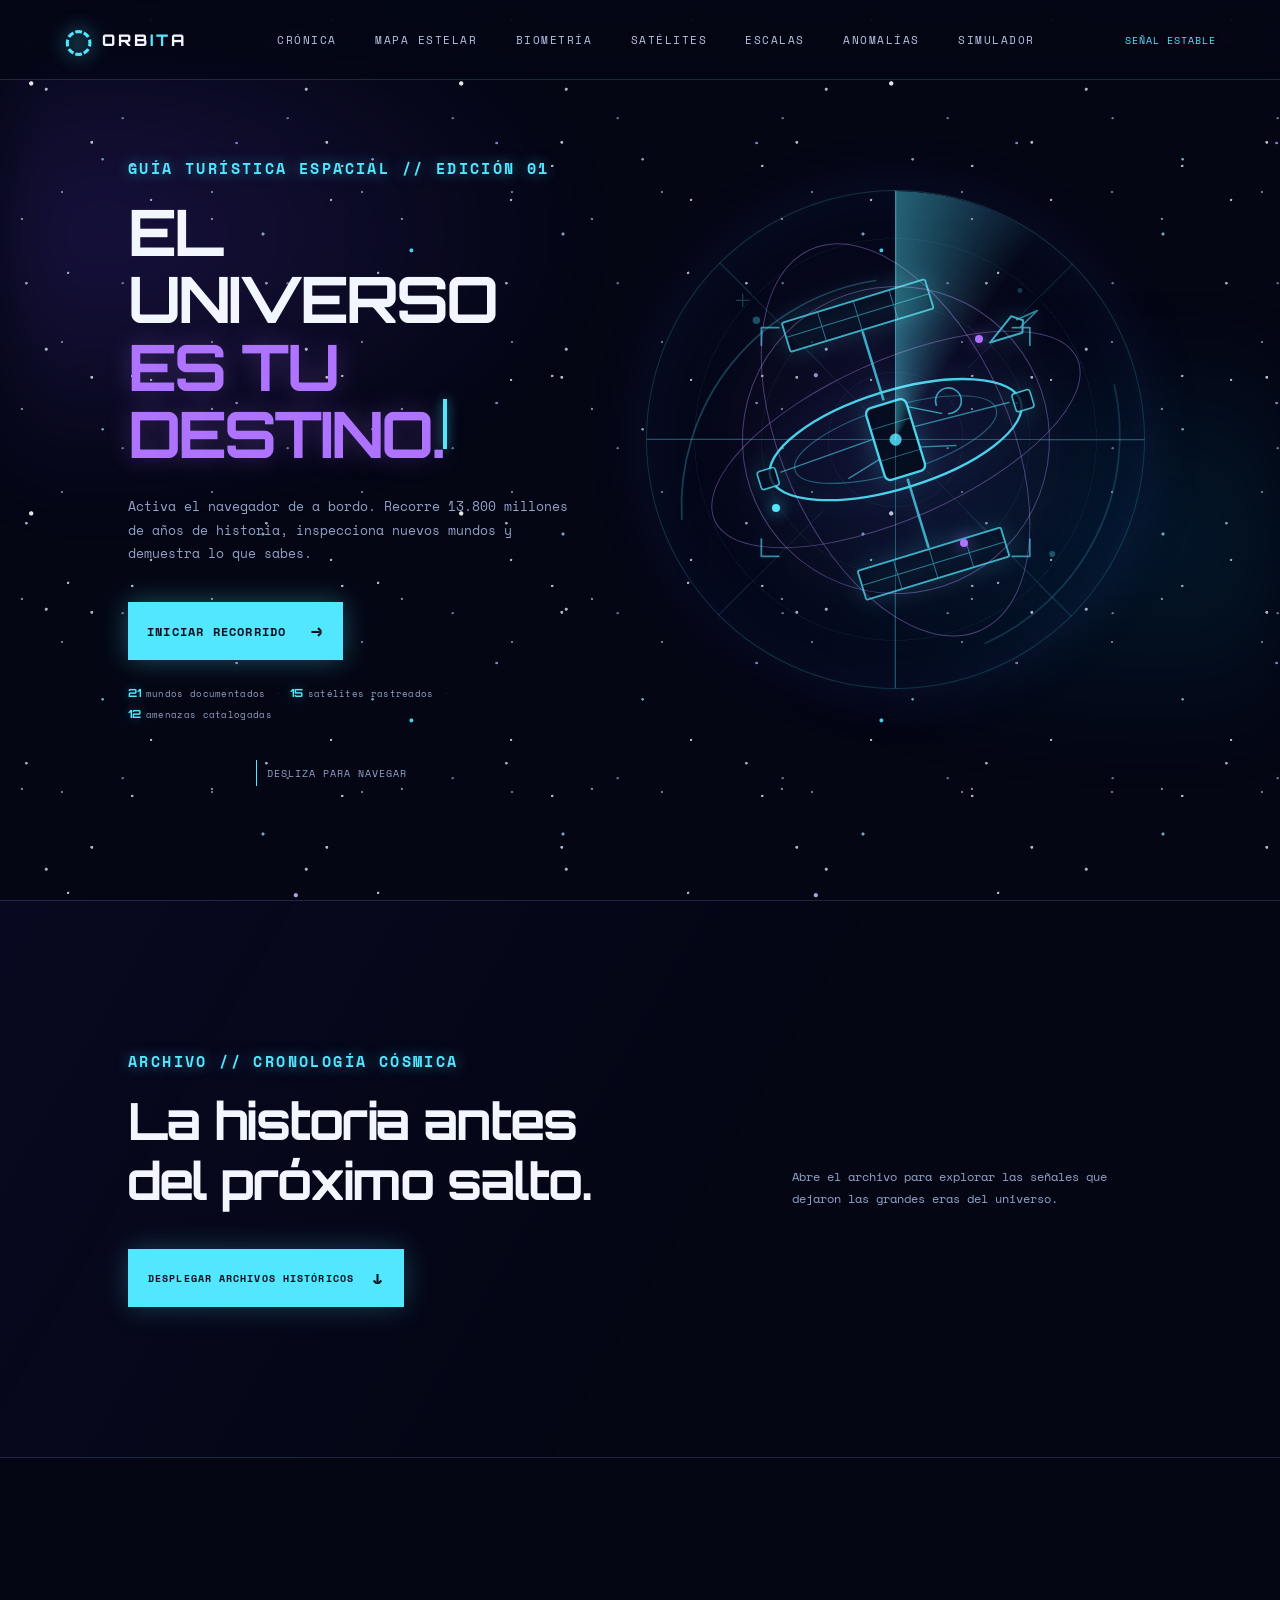
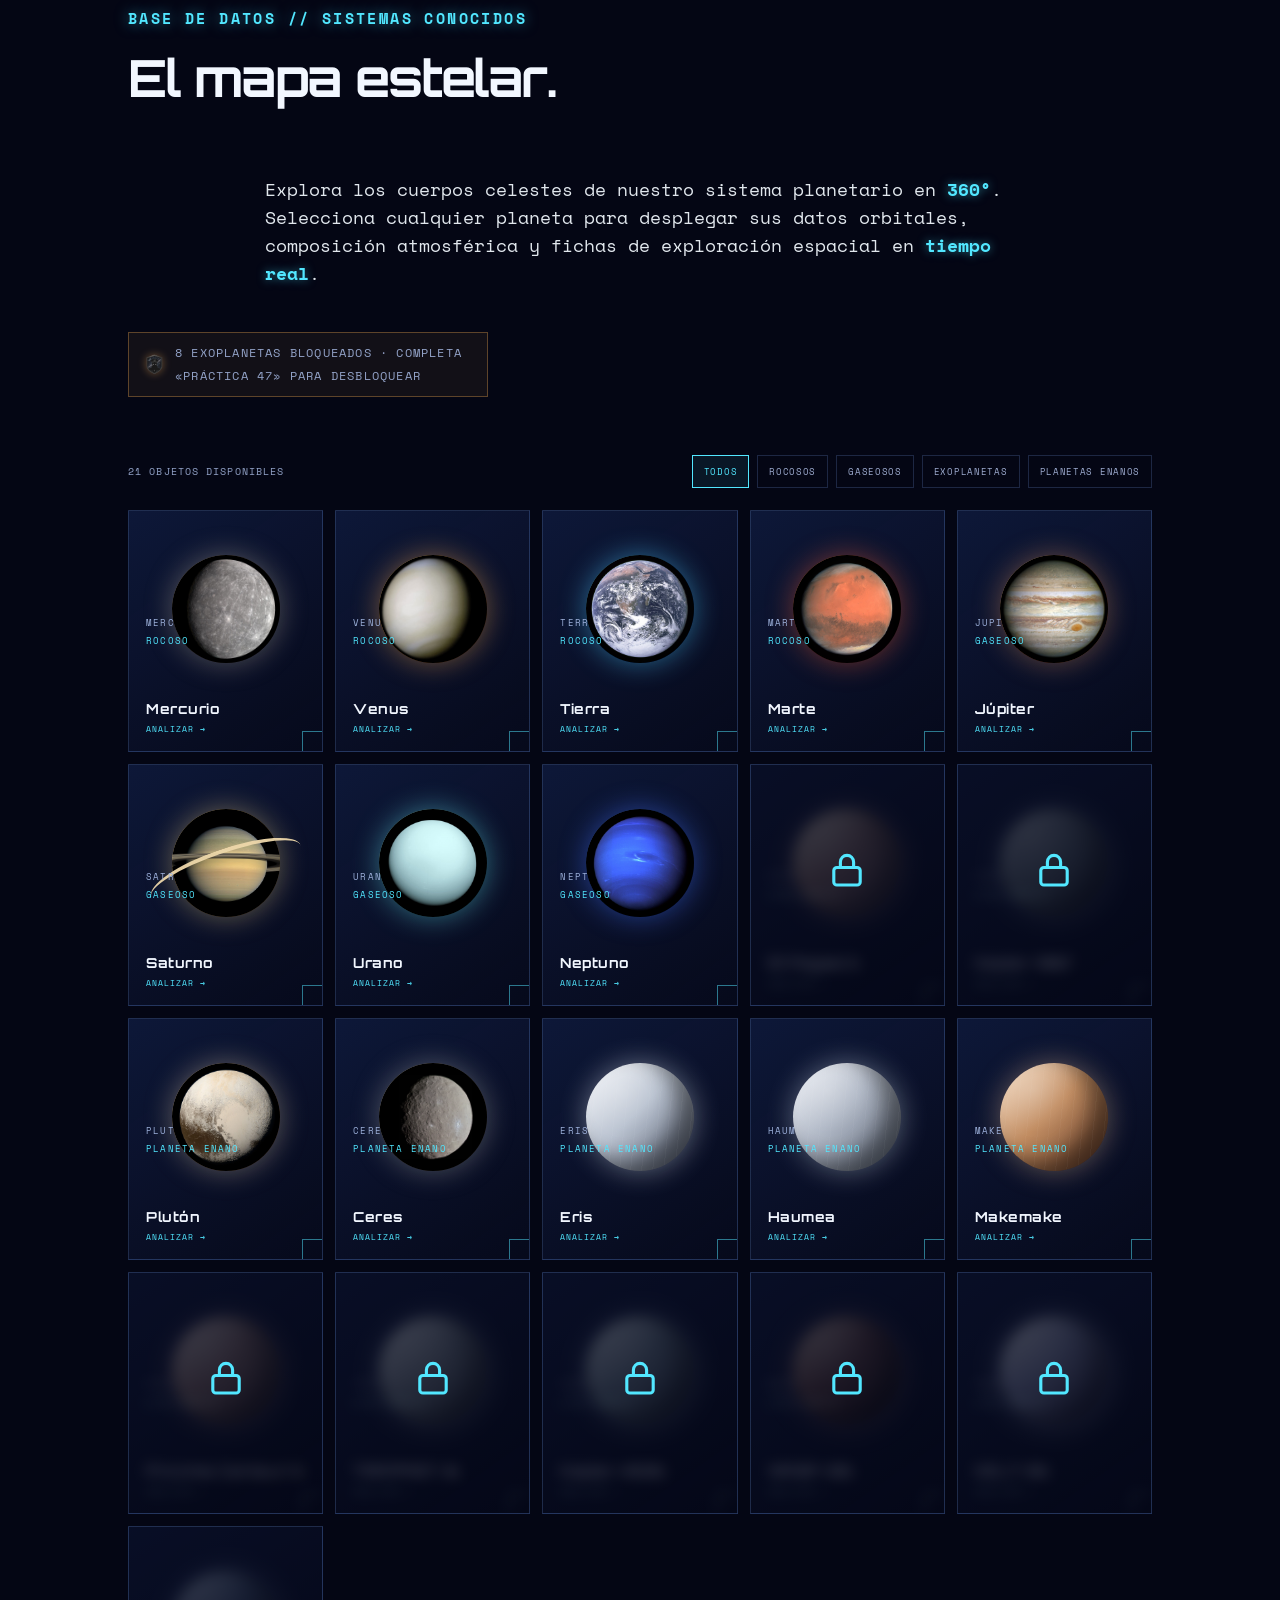
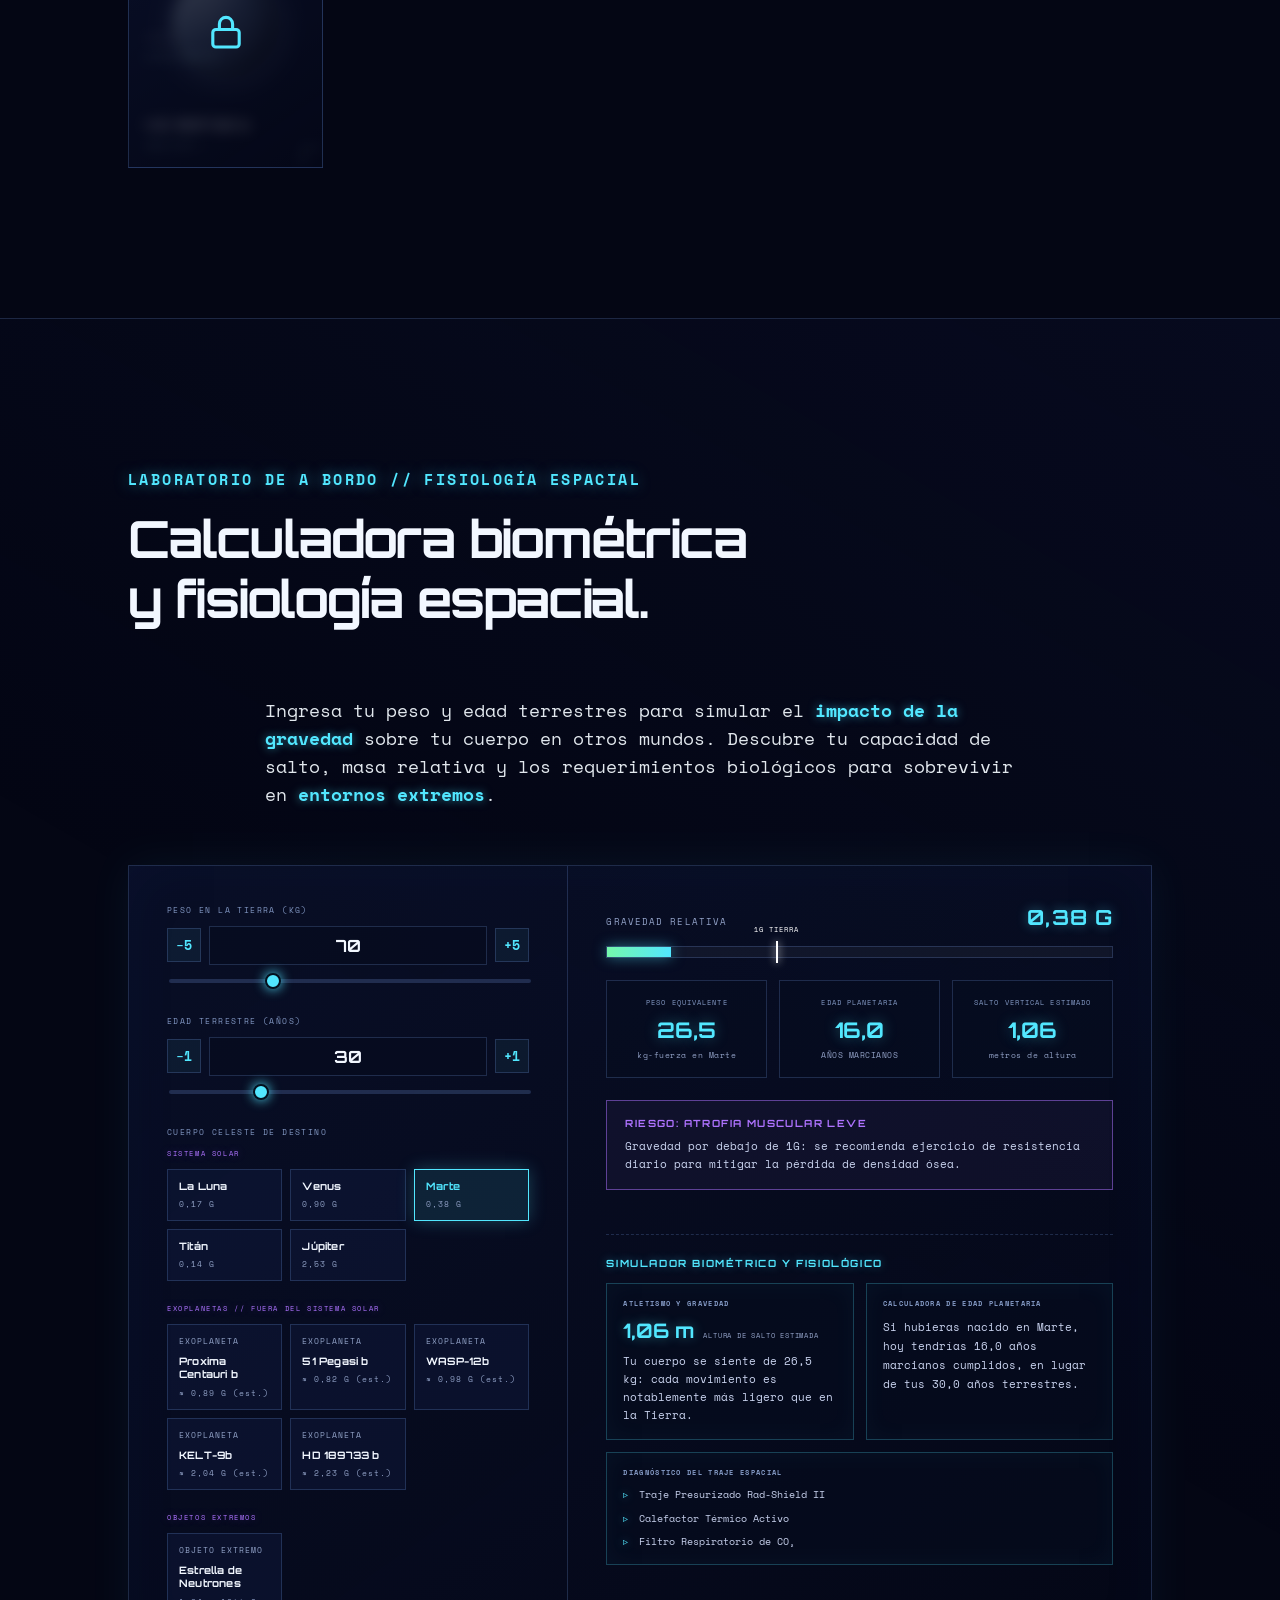
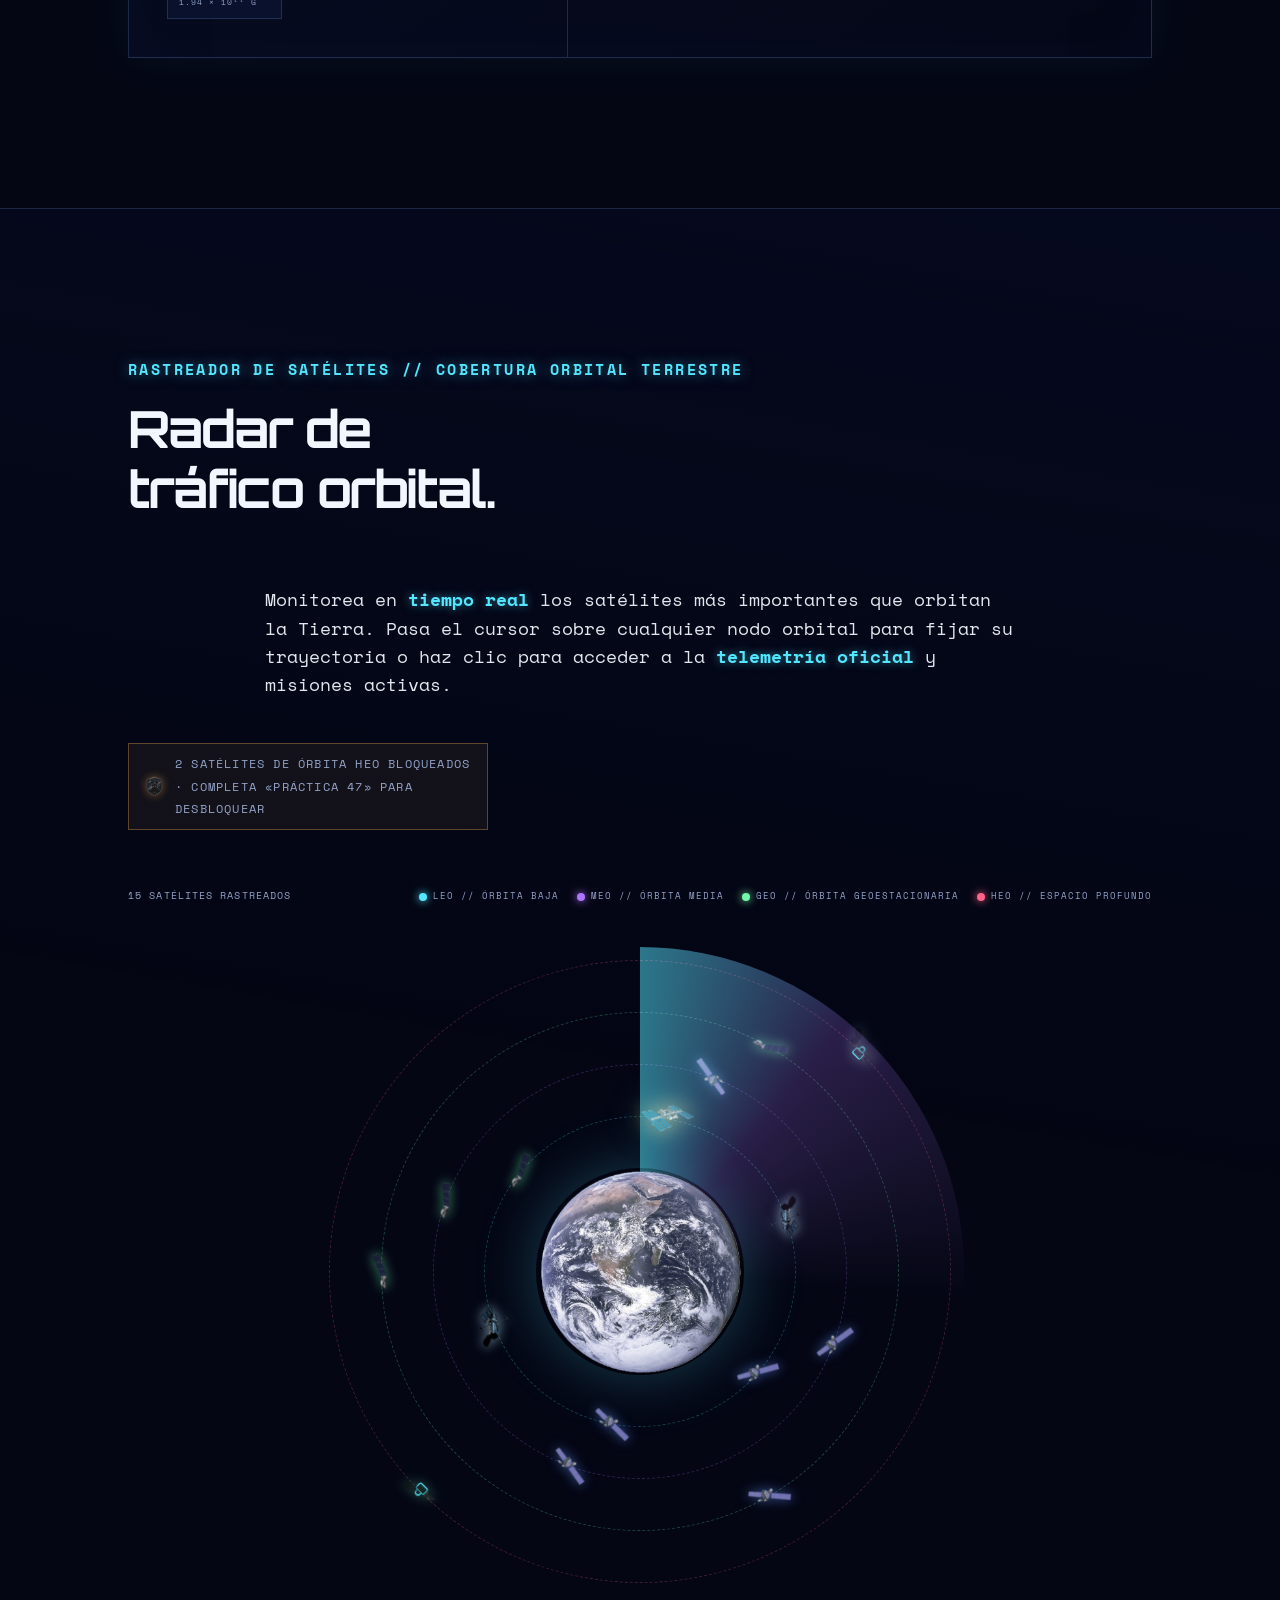
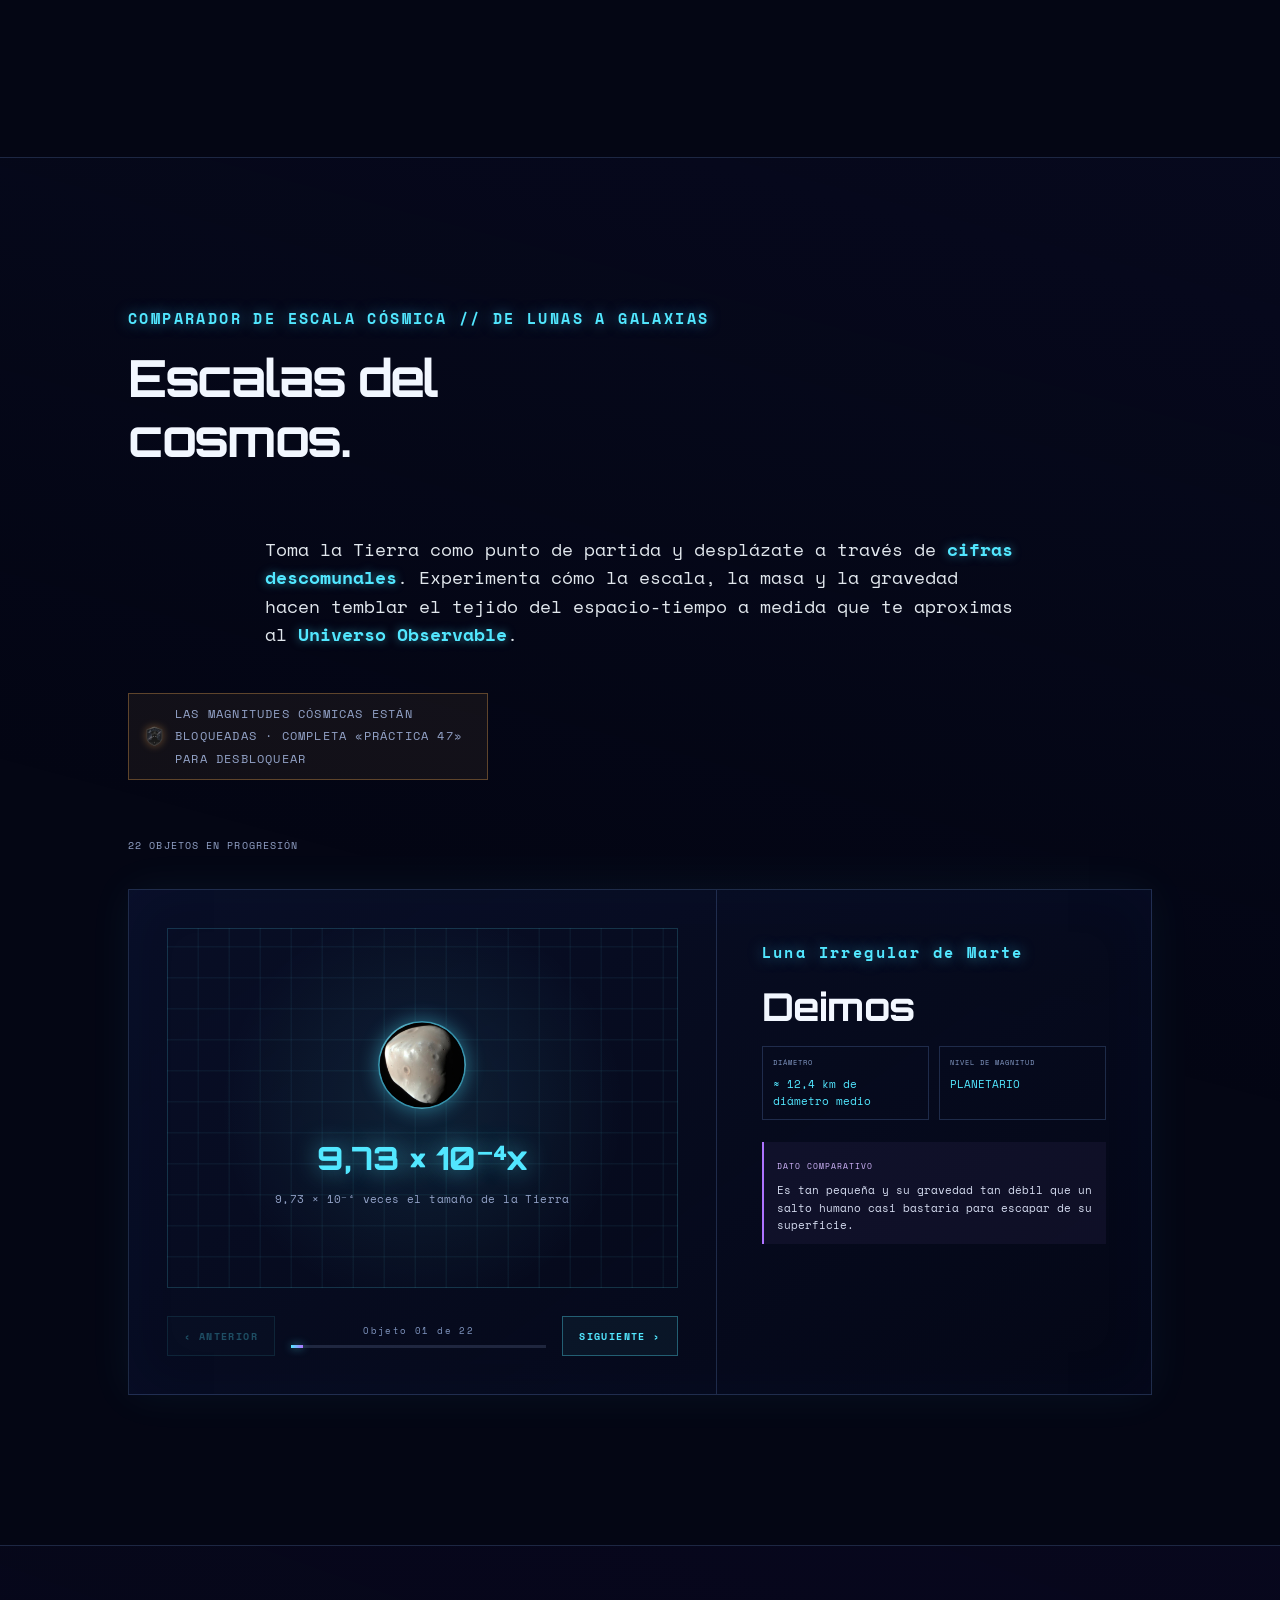
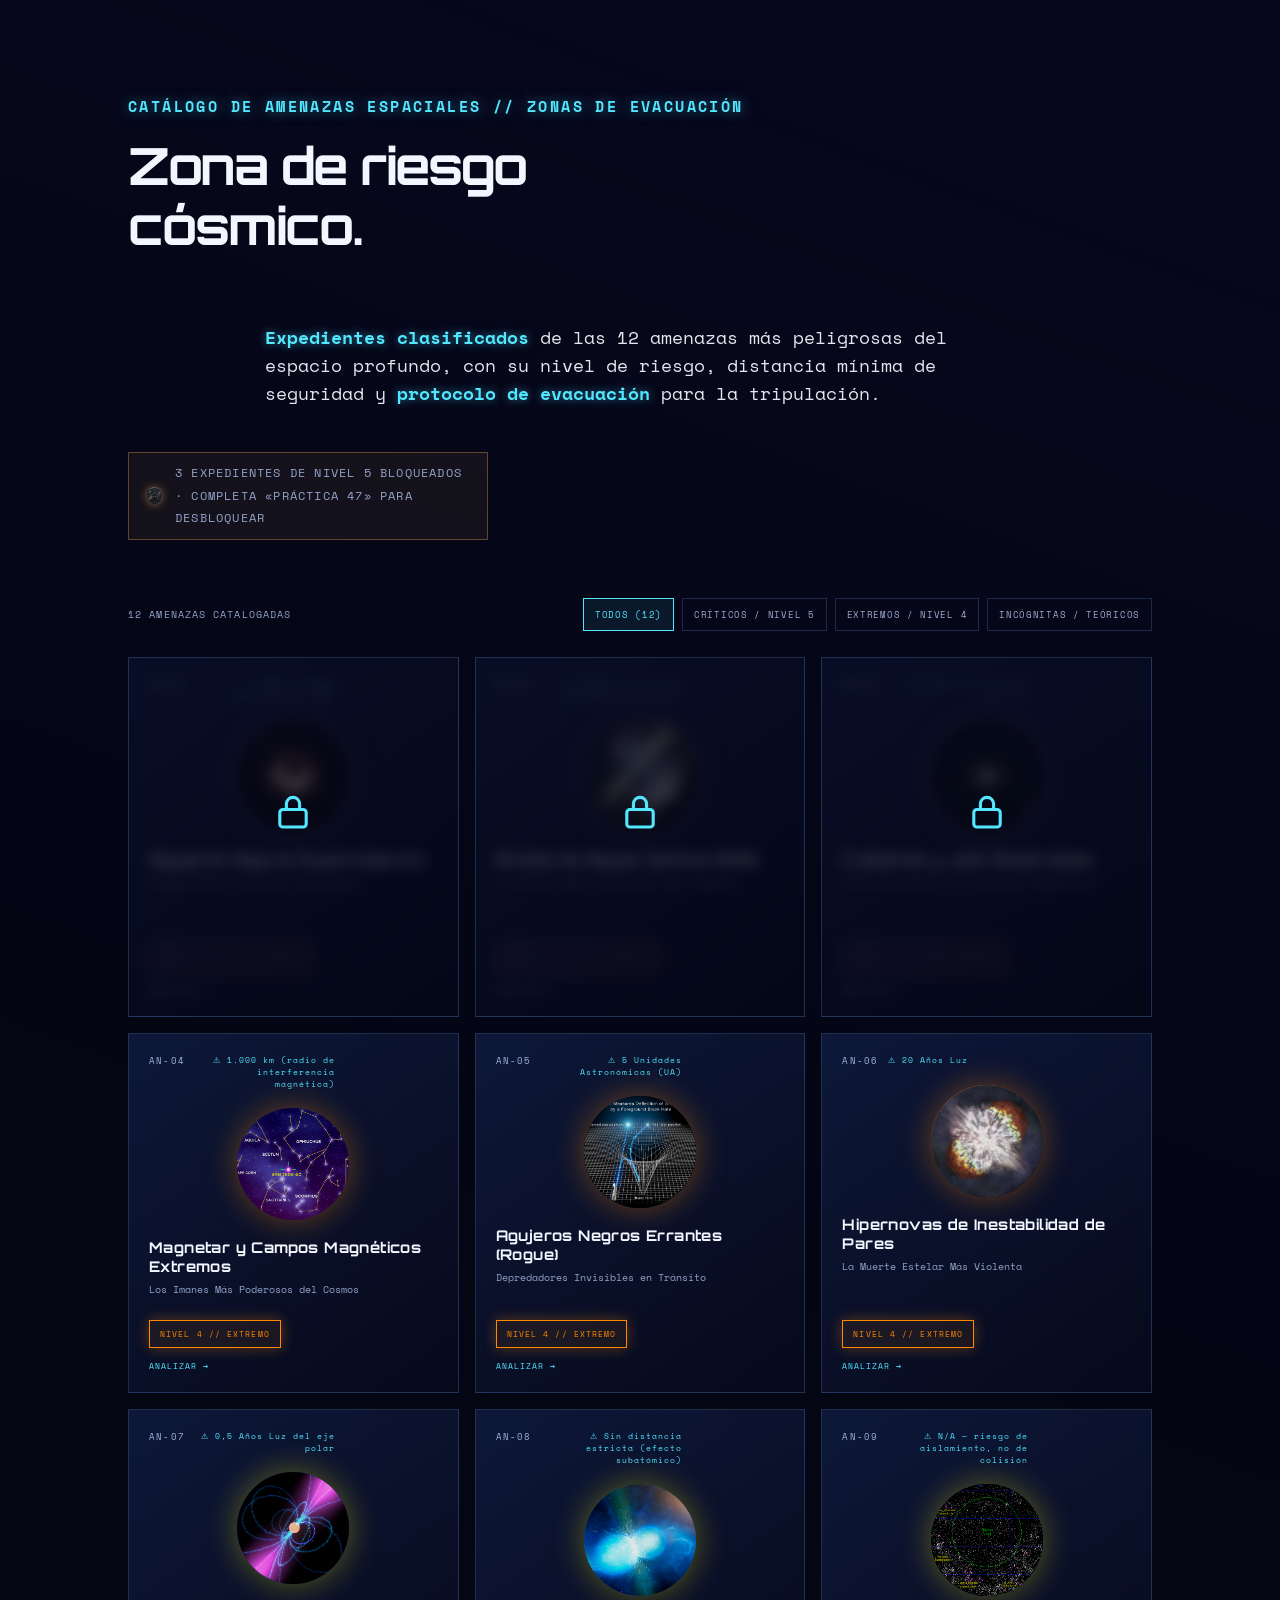
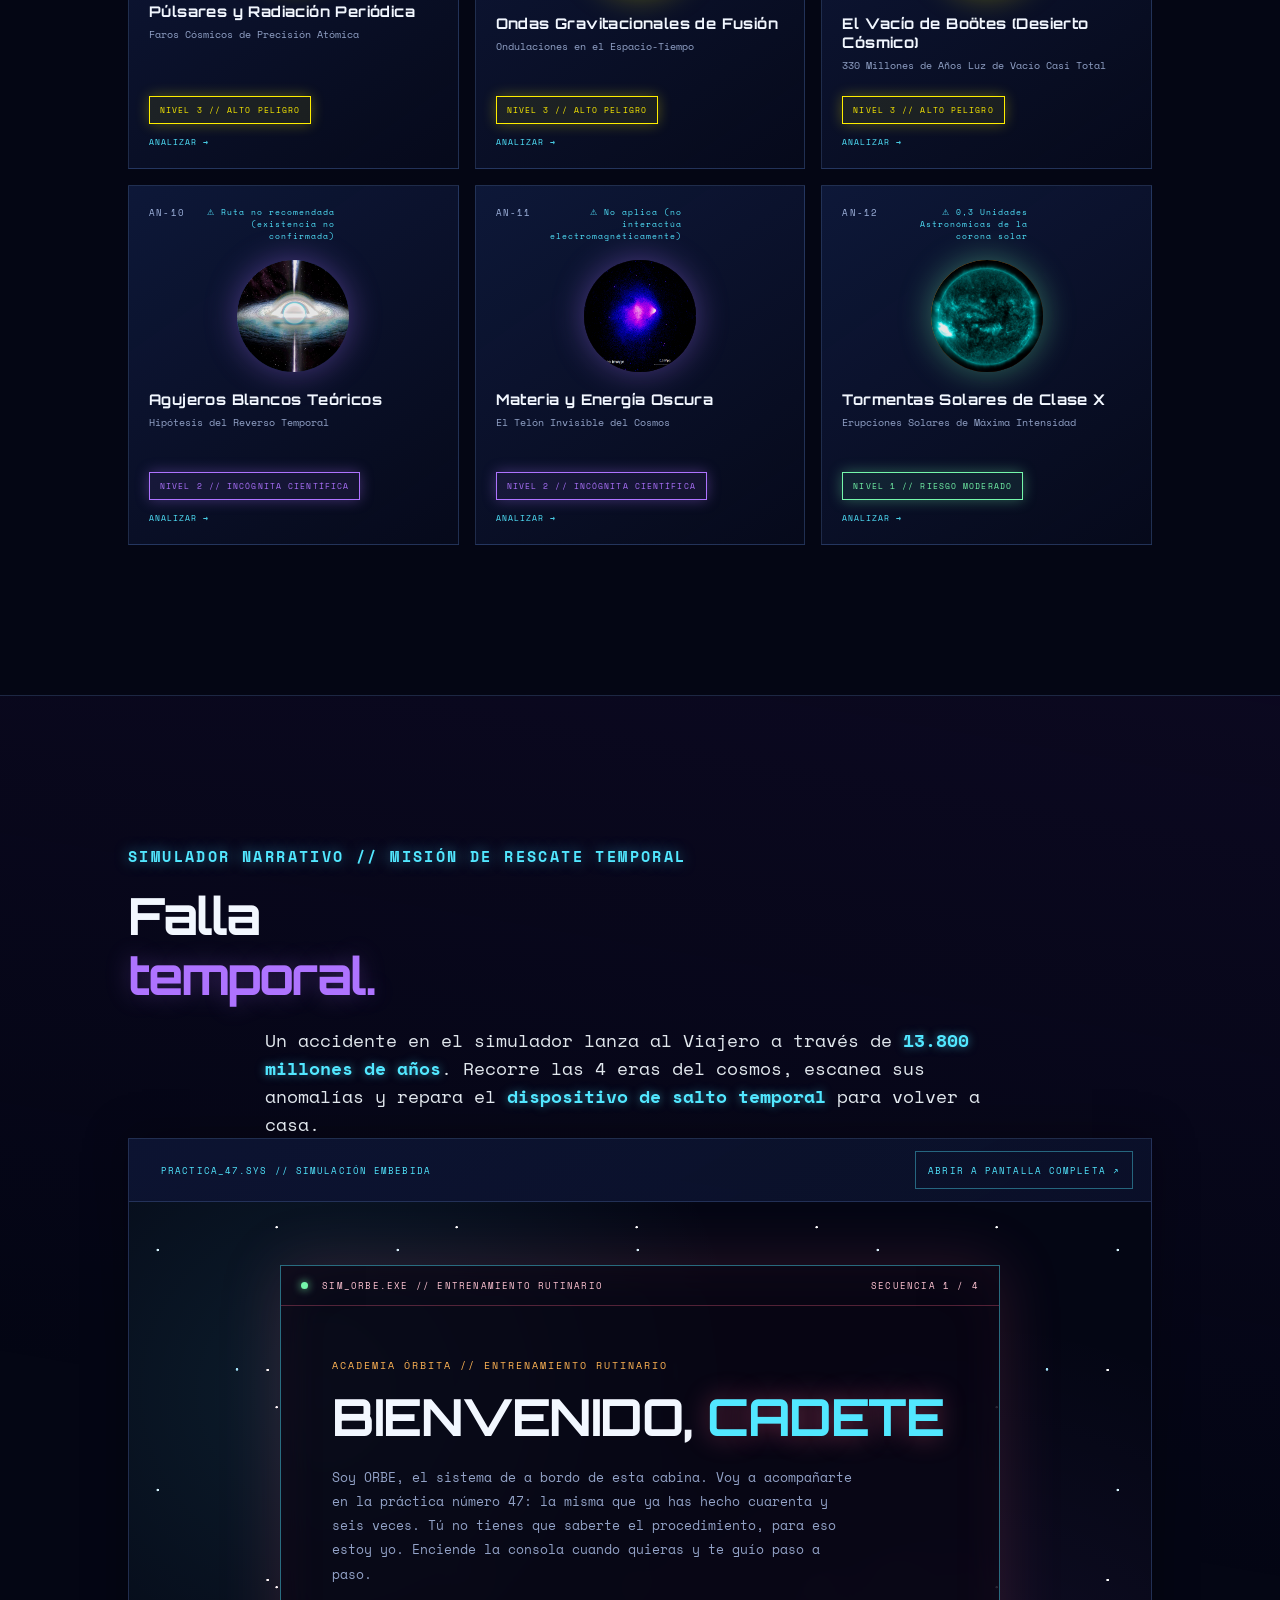
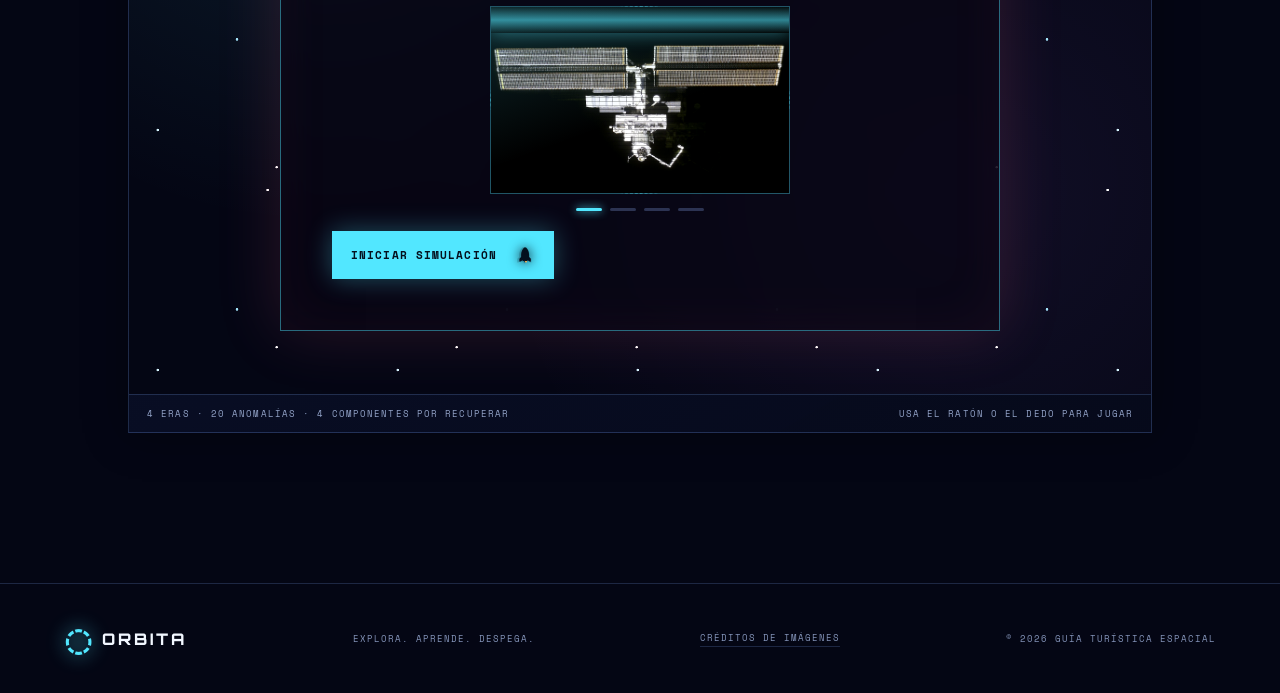
==== commit 9ce2663d: "Ajusta el contenido bloqueado: exoplanetas, escalas y nivel 5 Cuatro retoques, todos visuales y de c" ====
--- a/index.html
+++ b/index.html
@@ -176,23 +176,18 @@
     }
     .scale-console.es-premium .scale-data .eyebrow{color:var(--oro);text-shadow:0 0 14px rgba(var(--oro-rgb),.5)}
     .scale-console.es-premium .fact-card{border-color:rgba(var(--oro-rgb),.35);background:var(--oro-tenue)}
-
-    /* --- 3. anomalías de nivel 5 --- */
-    .anomaly-card.es-premium{
-      border-color:rgba(var(--oro-rgb),.5);
-      background:linear-gradient(145deg,rgba(46,31,12,.72),rgba(12,9,24,.72));
-      box-shadow:0 0 32px rgba(var(--oro-rgb),.14);
-    }
-    .anomaly-card.es-premium:hover{
-      border-color:var(--oro);
-      box-shadow:0 0 46px rgba(var(--oro-rgb),.3);
-    }
-    .anomaly-card.es-premium .anomaly-id{color:var(--oro)}
-    .anomaly-card.es-premium .risk-badge{
-      background:linear-gradient(135deg,var(--oro),var(--oro-hondo));color:#1a1204;border-color:transparent;
-    }
-    /* el sello va arriba a la derecha para no chocar con el código del expediente */
-    .anomaly-card.es-premium .premium-sello{left:auto;right:14px;top:14px}
+    /* La mitad derecha de la consola se quedaba con los azules y morados
+       del catálogo normal, así que estos dos objetos no parecían
+       desbloqueados por más borde dorado que tuviera el marco. */
+    .scale-console.es-premium .scale-stats div{border-color:rgba(var(--oro-rgb),.32);background:rgba(var(--oro-rgb),.05)}
+    .scale-console.es-premium .scale-stats dt{color:#c8a97c}
+    .scale-console.es-premium .scale-stats dd{color:var(--oro)}
+    .scale-console.es-premium .fact-card span{color:#ffd9a0}
+    .scale-console.es-premium .scale-data h3{text-shadow:0 0 26px rgba(var(--oro-rgb),.3)}
+    .scale-console.es-premium .scale-btn{border-color:rgba(var(--oro-rgb),.4);color:var(--oro)}
+    .scale-console.es-premium .scale-bar-fill,
+    .scale-console.es-premium #scale-bar-fill{background:linear-gradient(90deg,var(--oro-hondo),var(--oro))}
+
 
     @media (prefers-reduced-motion:reduce){
       .premium-brillo::after{animation:none;opacity:0}
@@ -213,6 +208,17 @@
     .anomaly-card.bloqueada::after{content:"";position:absolute;inset:0;background:url("data:image/svg+xml,%3Csvg xmlns='http://www.w3.org/2000/svg' viewBox='0 0 24 24' fill='none' stroke='%2352e7ff' stroke-width='1.7' stroke-linecap='round'%3E%3Crect x='4.8' y='10.6' width='14.4' height='9.6' rx='1.7'/%3E%3Cpath d='M8.4 10.6V7.6a3.6 3.6 0 0 1 7.2 0v3'/%3E%3C/svg%3E") center 42%/44px no-repeat,rgba(4,6,20,.5)}
 
     /* satélites de la órbita exterior */
+    /* ---- exoplanetas del mapa estelar ---- */
+    /* Mismo tratamiento que las anomalías: la tarjeta tiene el tamaño
+       suficiente para el candado grande y el desenfoque. */
+    .planet-card.bloqueada{cursor:not-allowed}
+    .planet-card.bloqueada>*{filter:blur(7px) saturate(.3);opacity:.5}
+    .planet-card.bloqueada:hover{transform:none;border-color:var(--line);box-shadow:none}
+    /* aquí va ::before y no ::after: el ::after de la tarjeta ya dibuja el
+       anillo del planeta, y reutilizarlo dejaba el candado con su tamaño y su
+       rotación */
+    .planet-card.bloqueada::before{content:"";position:absolute;inset:0;z-index:2;background:url("data:image/svg+xml,%3Csvg xmlns='http://www.w3.org/2000/svg' viewBox='0 0 24 24' fill='none' stroke='%2352e7ff' stroke-width='1.7' stroke-linecap='round'%3E%3Crect x='4.8' y='10.6' width='14.4' height='9.6' rx='1.7'/%3E%3Cpath d='M8.4 10.6V7.6a3.6 3.6 0 0 1 7.2 0v3'/%3E%3C/svg%3E") center 42%/44px no-repeat,rgba(4,6,20,.5)}
+
     .satellite-node.bloqueada{cursor:not-allowed}
     .satellite-node.bloqueada>img{filter:grayscale(1) brightness(.55);opacity:.4}
     .satellite-node.bloqueada::after{content:"";position:absolute;inset:0;background:url("data:image/svg+xml,%3Csvg xmlns='http://www.w3.org/2000/svg' viewBox='0 0 24 24' fill='none' stroke='%2352e7ff' stroke-width='1.7' stroke-linecap='round'%3E%3Crect x='4.8' y='10.6' width='14.4' height='9.6' rx='1.7'/%3E%3Cpath d='M8.4 10.6V7.6a3.6 3.6 0 0 1 7.2 0v3'/%3E%3C/svg%3E") center/17px no-repeat}
@@ -1056,17 +1062,9 @@
         {name:"IC 1101",classification:"Galaxia Elíptica Supergigante",tier:"galactico",diameterKm:4000000*LY,diameterLabel:"≈ 4.000.000 de años luz de diámetro",fact:"Es una de las galaxias más grandes jamás descubiertas: unas 40 veces más ancha que la Vía Láctea.",image:"img/IC_1101.jpg"},
         {name:"Grupo Local",classification:"Agrupación de Galaxias",tier:"galactico",diameterKm:10000000*LY,diameterLabel:"≈ 10.000.000 de años luz de diámetro",fact:"Reúne más de 80 galaxias, dominado por la Vía Láctea y Andrómeda.",image:"img/Local_Group_and_nearest_galaxies.jpg"},
         {name:"Supercúmulo de Laniakea",classification:"Supercúmulo de Galaxias",tier:"cosmico",diameterKm:520000000*LY,diameterLabel:"≈ 520.000.000 de años luz de diámetro",fact:"Su nombre significa «cielo inconmensurable» en hawaiano y contiene unas 100.000 galaxias, incluida la Vía Láctea.",image:"img/07-Laniakea_-LofE07240.png",
-        gallery:[
-          {src:"img/07-Laniakea_-LofE07240.png",caption:"El supercúmulo completo: unas 100.000 galaxias fluyendo hacia un mismo punto"},
-          {src:"img/Local_Group_and_nearest_galaxies.jpg",caption:"El Grupo Local, el rincón de Laniakea donde está la Vía Láctea"},
-          {src:"img/Large-scale_structure_of_light_distribution_in_the_universe.jpg",caption:"La telaraña cósmica en la que Laniakea es solo un nudo"}
-        ]},
+        },
         {name:"Universo Observable",classification:"Límite Cósmico Observable",tier:"cosmico",diameterKm:93000000000*LY,diameterLabel:"≈ 93.000 millones de años luz de diámetro",fact:"Es solo la porción del universo cuya luz ha tenido tiempo de llegar hasta nosotros; el universo total podría ser muchísimo mayor.",image:"img/Observable_Universe_logarithmic_illustration_-circular_layout_english_annotations.png",
-        gallery:[
-          {src:"img/Observable_Universe_logarithmic_illustration_-circular_layout_english_annotations.png",caption:"Mapa logarítmico: del Sol al fondo de microondas en una sola imagen"},
-          {src:"img/Large-scale_structure_of_light_distribution_in_the_universe.jpg",caption:"Cómo se reparte la materia a la mayor escala que sabemos medir"},
-          {src:"img/Webb-s_First_Deep_Field_-adjusted.jpg",caption:"La mirada más profunda jamás obtenida, cerca del límite de lo observable"}
-        ]}
+        }
       ];
       const TIER_LABELS={planetario:"PLANETARIO",estelar:"ESTELAR",galactico:"GALÁCTICO",cosmico:"CÓSMICO"};
       const SUP_DIGITS={"0":"⁰","1":"¹","2":"²","3":"³","4":"⁴","5":"⁵","6":"⁶","7":"⁷","8":"⁸","9":"⁹","-":"⁻"};
@@ -1177,25 +1175,6 @@
       if(pie)pie.textContent=(galeria[0]&&galeria[0].caption)||"";
     }
 
-    /* Las tarjetas de anomalía se repintan al filtrar, así que el aspecto hay
-       que reaplicarlo igual que hace el bloqueo, con su propio observador. */
-    (function(){
-      const rejilla=document.getElementById("anomaly-grid");
-      if(!rejilla)return;
-      function vestirTarjetas(){
-        rejilla.querySelectorAll('.anomaly-card[data-level="5"]').forEach(tarjeta=>{
-          /* Sin sello aquí: chocaba con la distancia del expediente y repetía
-             lo que ya dice la etiqueta dorada de riesgo. El borde en escuadra,
-             el fondo cálido y esa etiqueta bastan para distinguirlas. */
-          vestirPremium(tarjeta,true);
-        });
-      }
-      vestirTarjetas();
-      if("MutationObserver" in window){
-        new MutationObserver(vestirTarjetas).observe(rejilla,{childList:true});
-      }
-    })();
-
     /* ---------- CONTENIDO QUE SE DESBLOQUEA CON LA MEDALLA ---------- */
     /* La medalla se consigue completando «Práctica 47». El juego va dentro de
        un iframe del mismo origen, así que ambos comparten localStorage y el
@@ -1214,6 +1193,7 @@
 
       const nivel5=anomalies.filter(a=>a.level===5).length;
       const enHeo=satellites.filter(s=>s.orbit==="heo").length;
+      const exoplanetas=planets.filter(p=>p.kind==="exoplaneta").length;
 
       function marcar(nodos){
         nodos.forEach(n=>{
@@ -1262,9 +1242,11 @@
 
       function aplicar(){
         marcar(document.querySelectorAll('#anomaly-grid .anomaly-card[data-level="5"]'));
+        marcar(document.querySelectorAll('#planet-grid .planet-card[data-kind="exoplaneta"]'));
         marcar(document.querySelectorAll(".sat-orbit-anchor.orbit-heo .satellite-node"));
         revisarEscala();
         aviso("#anomalias",nivel5+" EXPEDIENTES DE NIVEL 5 BLOQUEADOS");
+        aviso("#mapa",exoplanetas+" EXOPLANETAS BLOQUEADOS");
         aviso("#escalas-universo","LAS MAGNITUDES CÓSMICAS ESTÁN BLOQUEADAS");
         aviso("#radar-satelital",enHeo+" SATÉLITES DE ÓRBITA HEO BLOQUEADOS");
       }
@@ -1278,6 +1260,14 @@
         new MutationObserver(()=>{
           marcar(document.querySelectorAll('#anomaly-grid .anomaly-card[data-level="5"]'));
         }).observe(rejilla,{childList:true});
+      }
+      /* el mapa estelar se vuelve a pintar entero cada vez que se cambia de
+         filtro, así que hay que remarcar los exoplanetas después */
+      const mapa=document.getElementById("planet-grid");
+      if(mapa&&"MutationObserver" in window){
+        new MutationObserver(()=>{
+          marcar(document.querySelectorAll('#planet-grid .planet-card[data-kind="exoplaneta"]'));
+        }).observe(mapa,{childList:true});
       }
       const esfera=document.getElementById("scale-sphere");
       if(esfera&&"MutationObserver" in window){
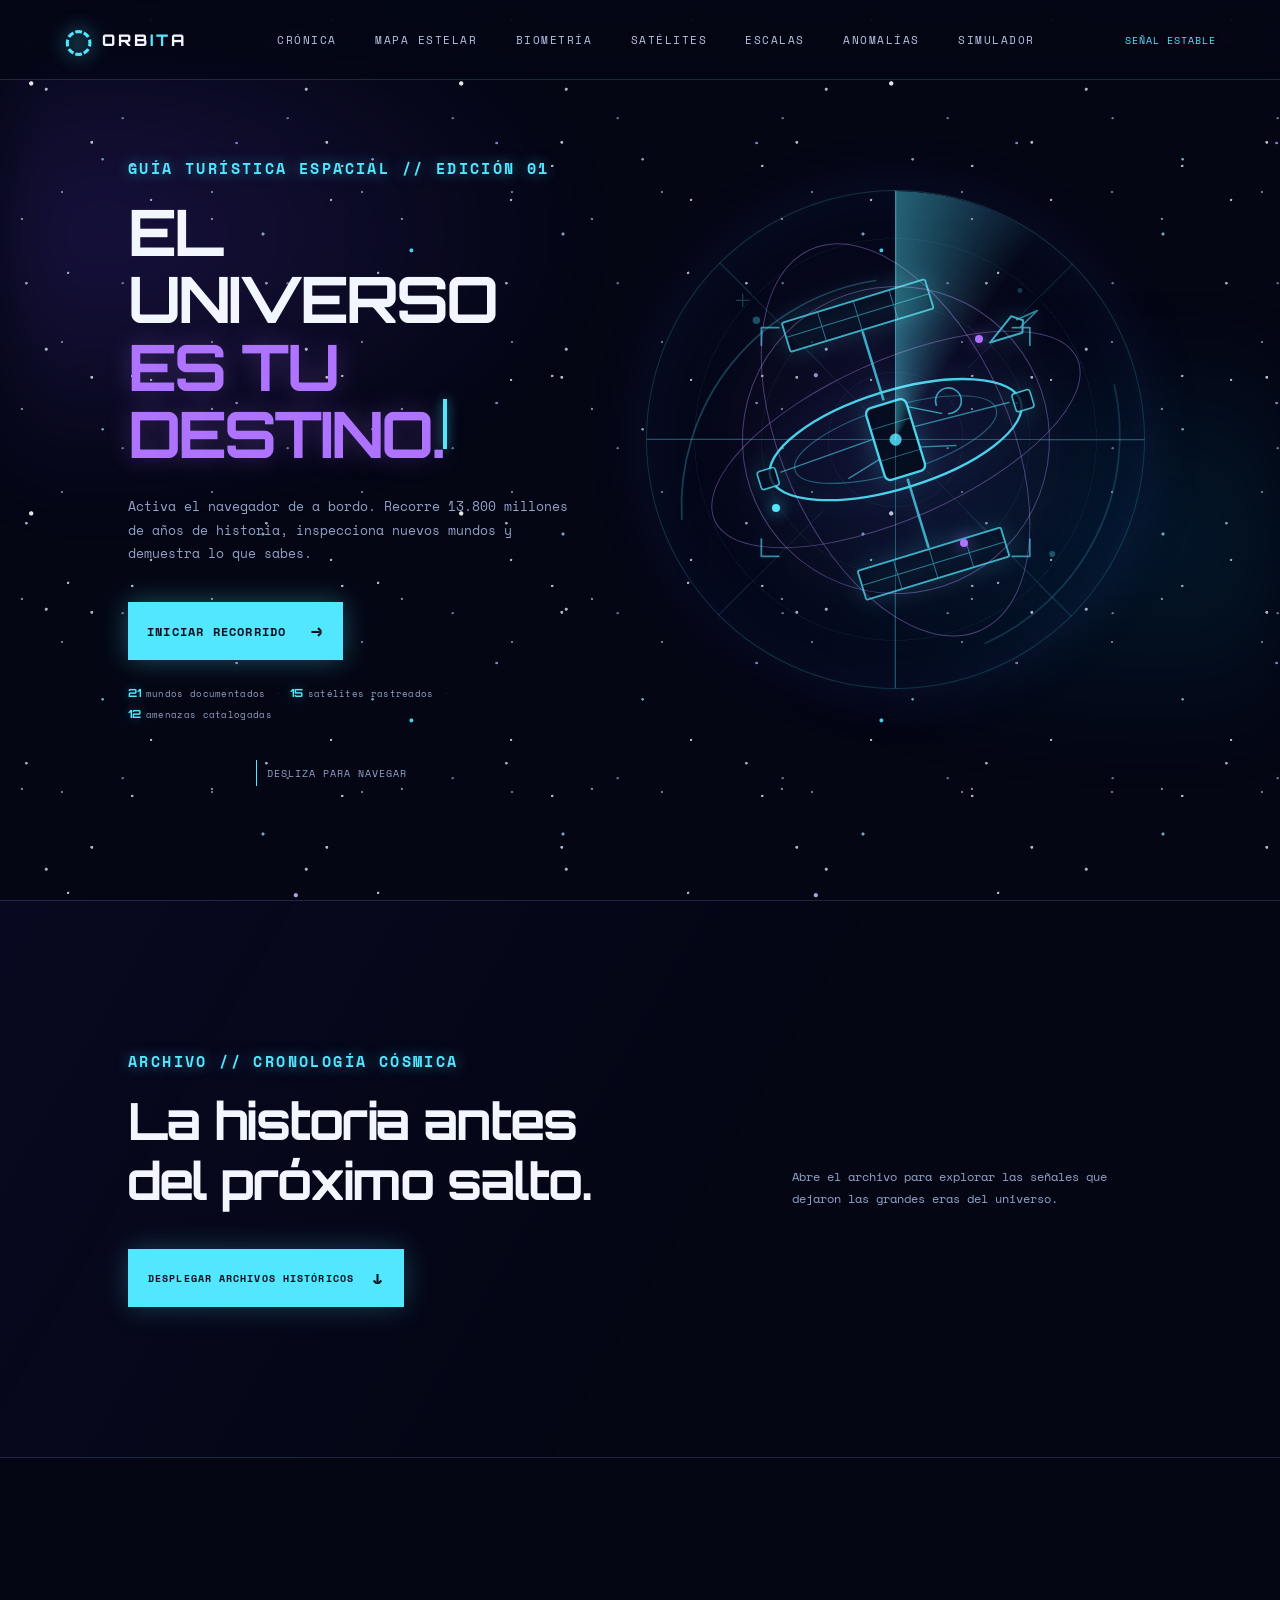
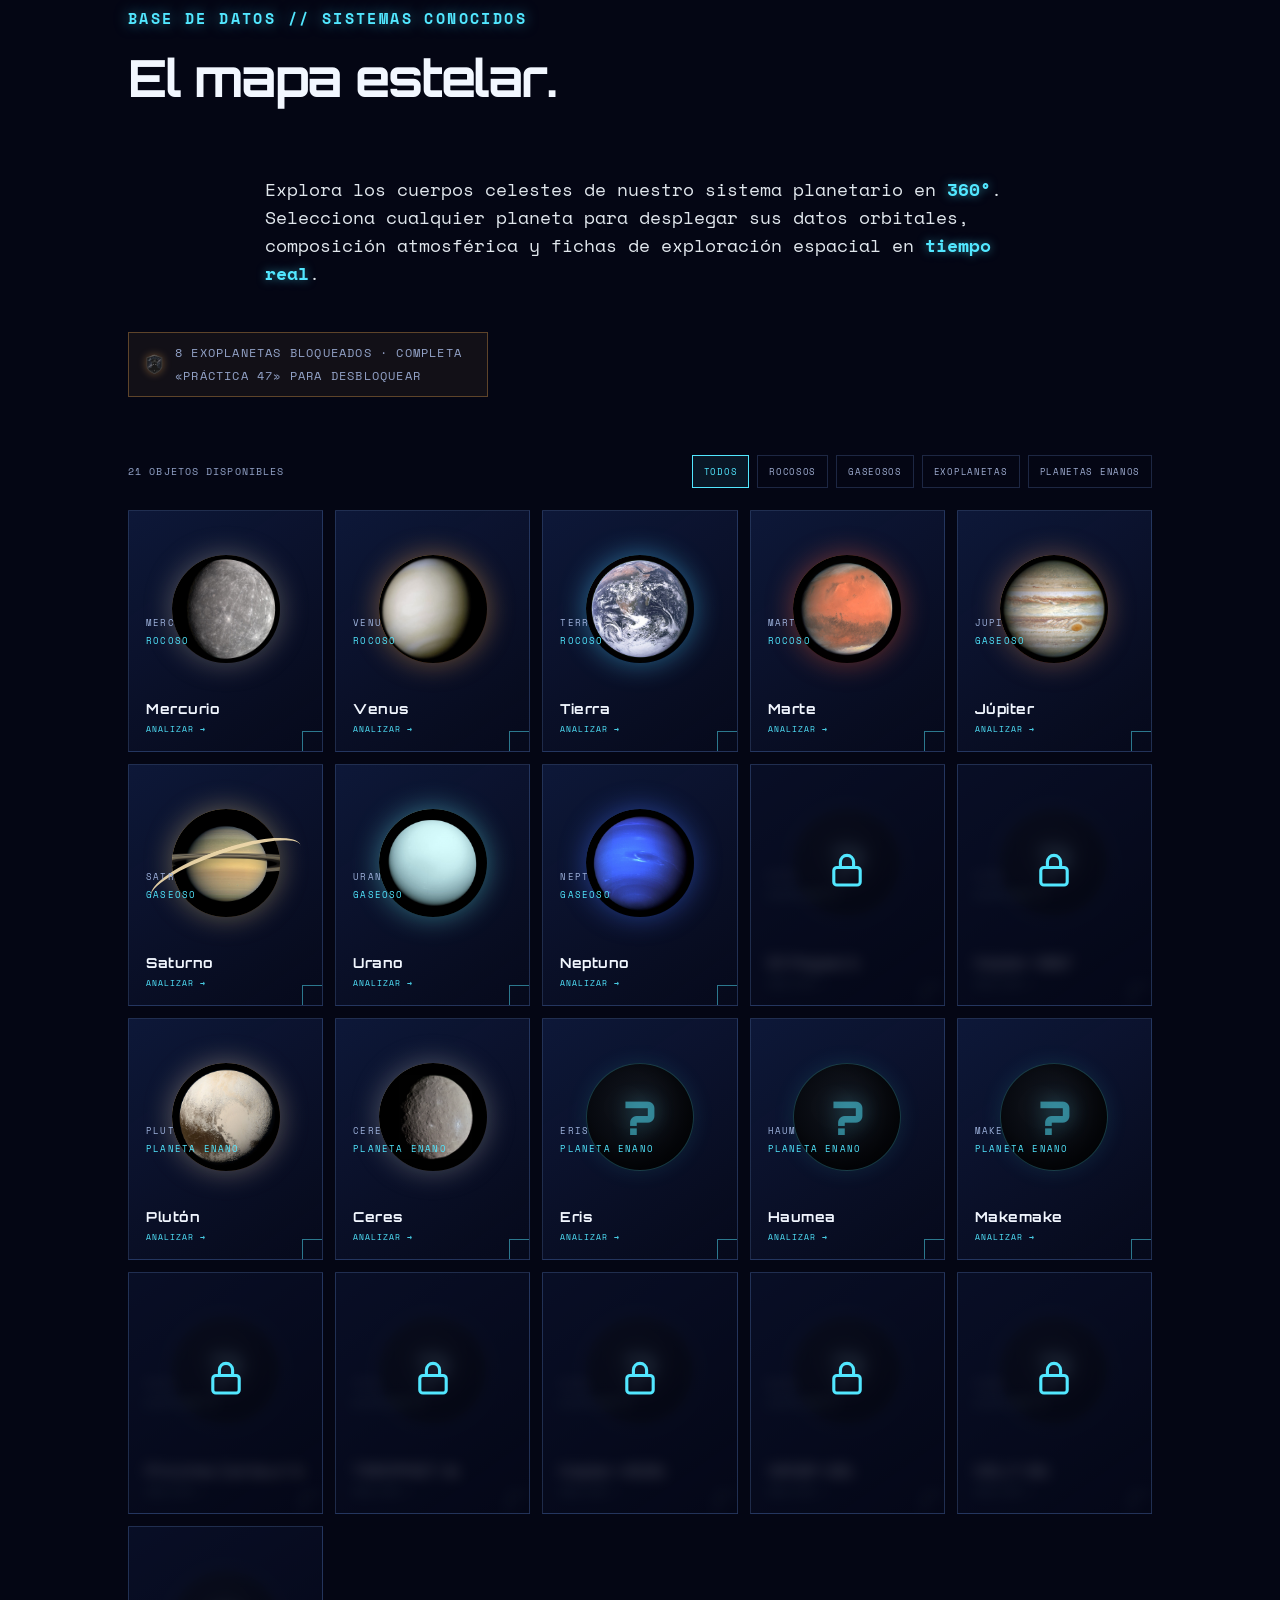
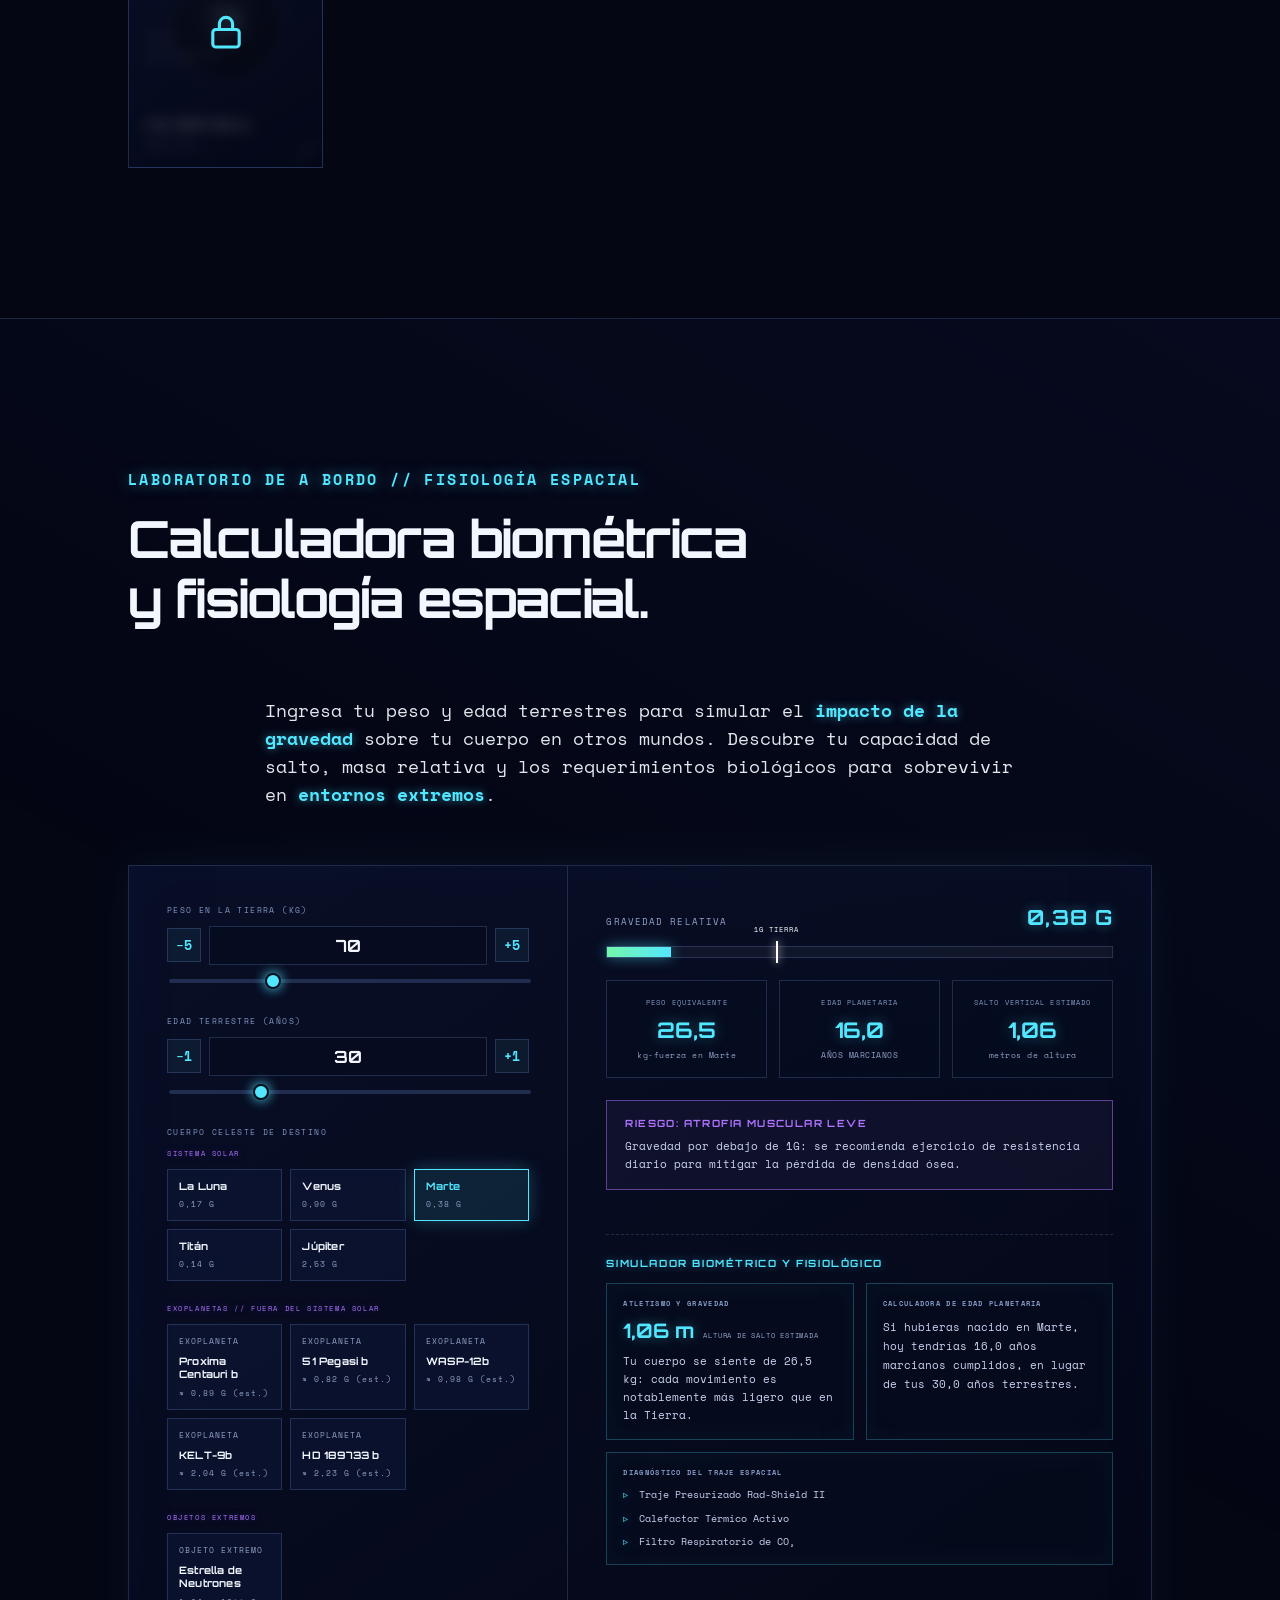
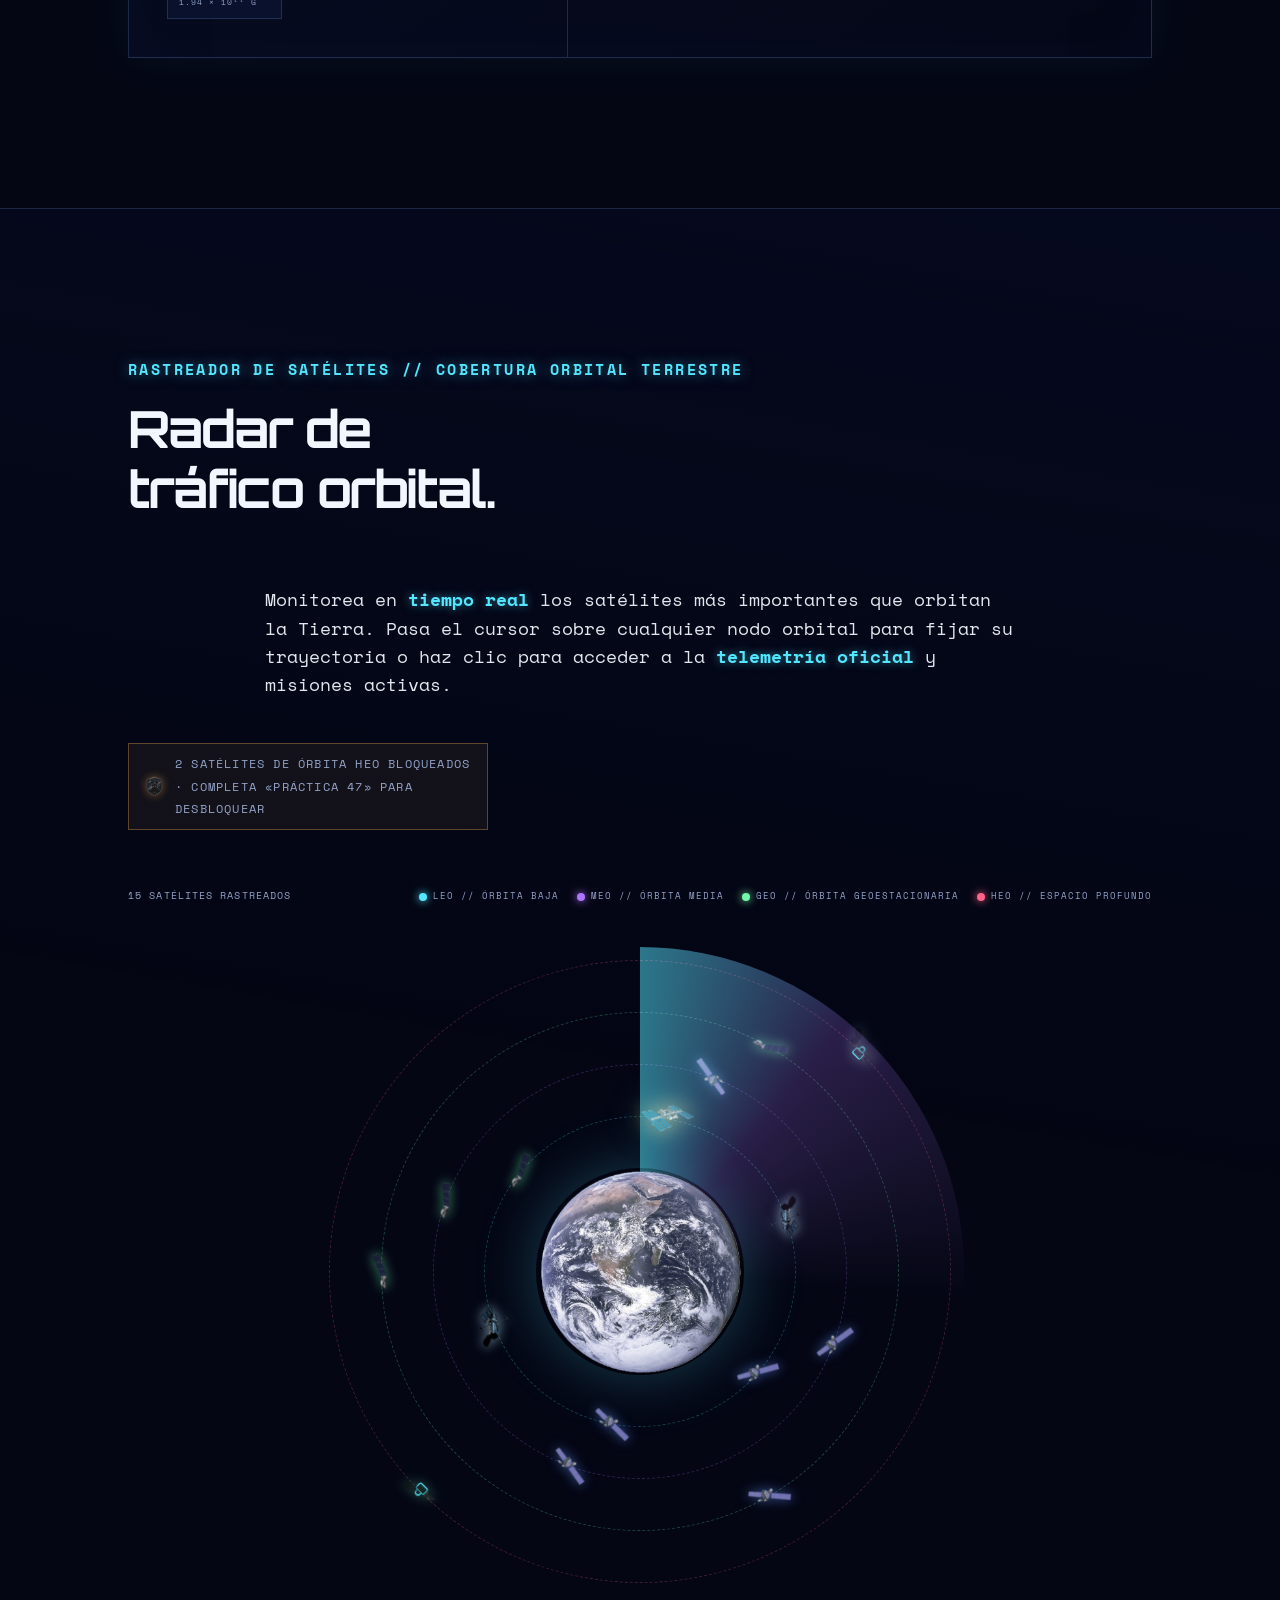
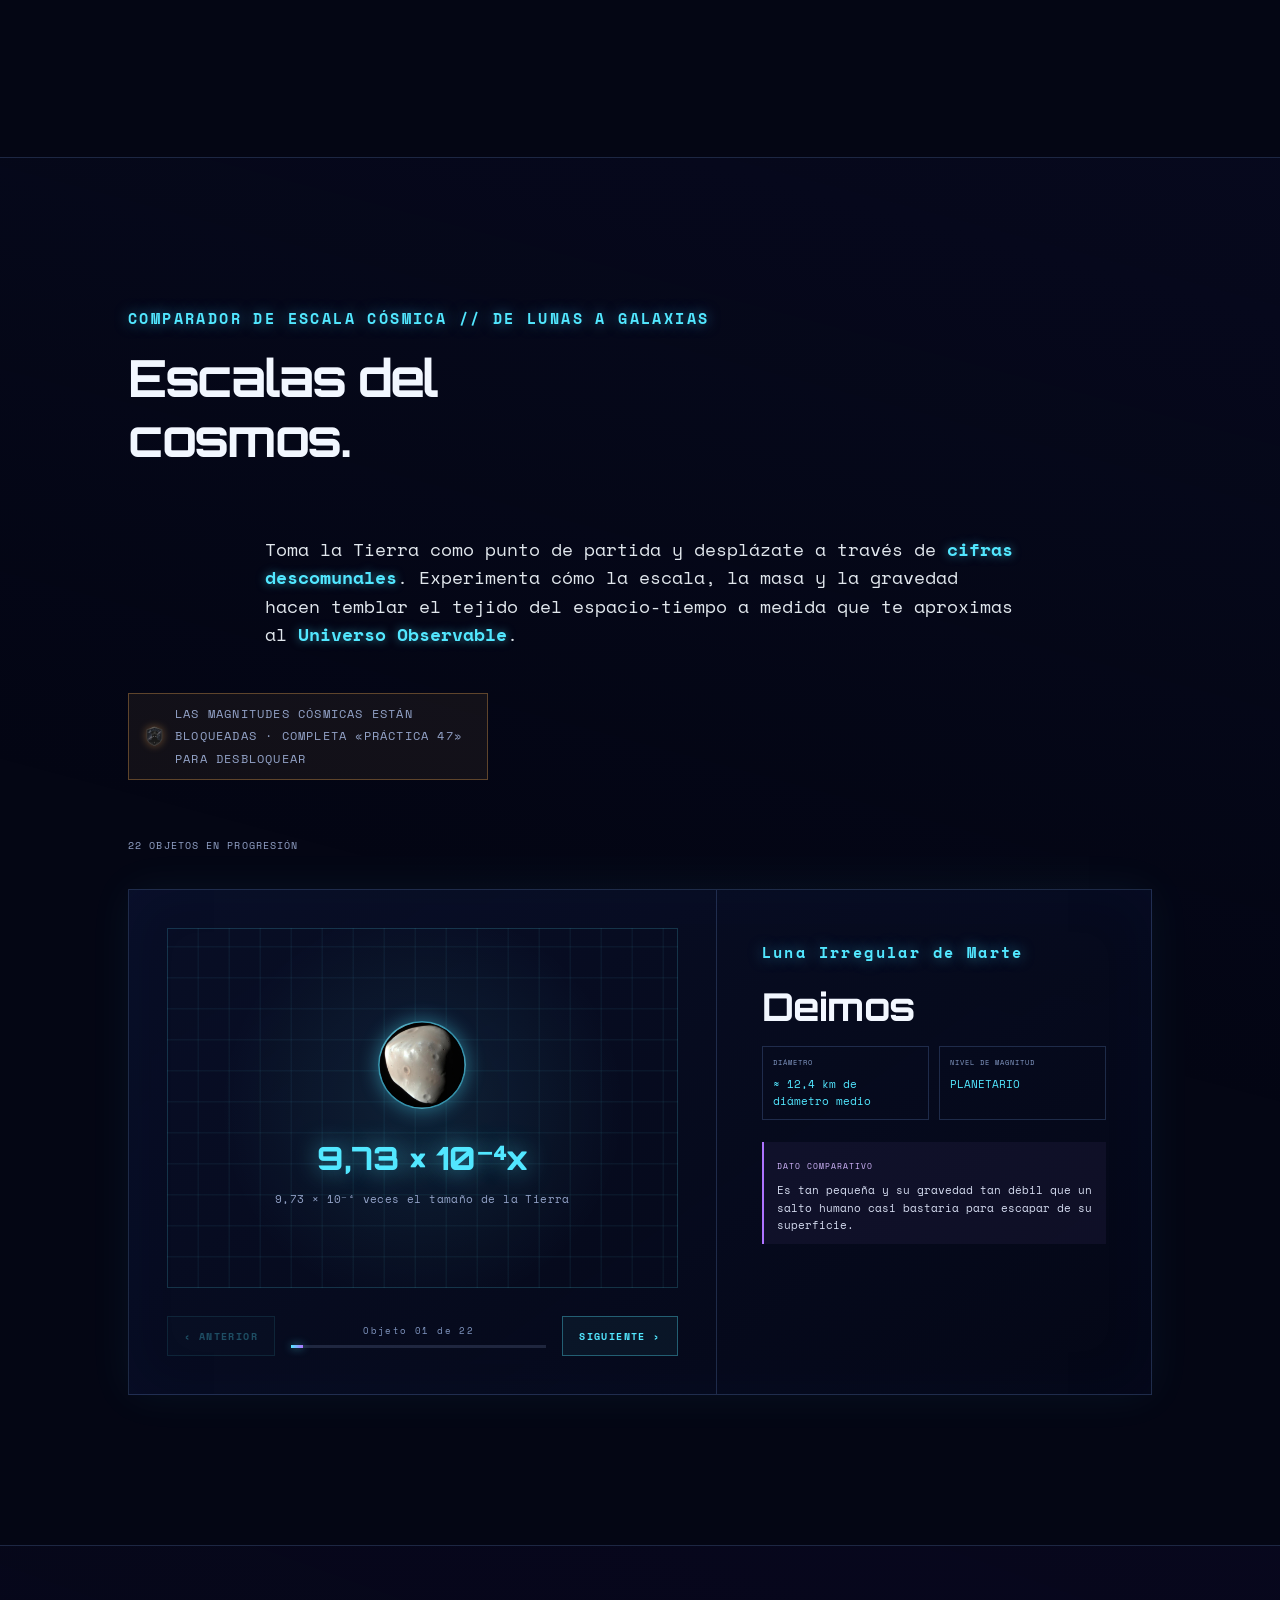
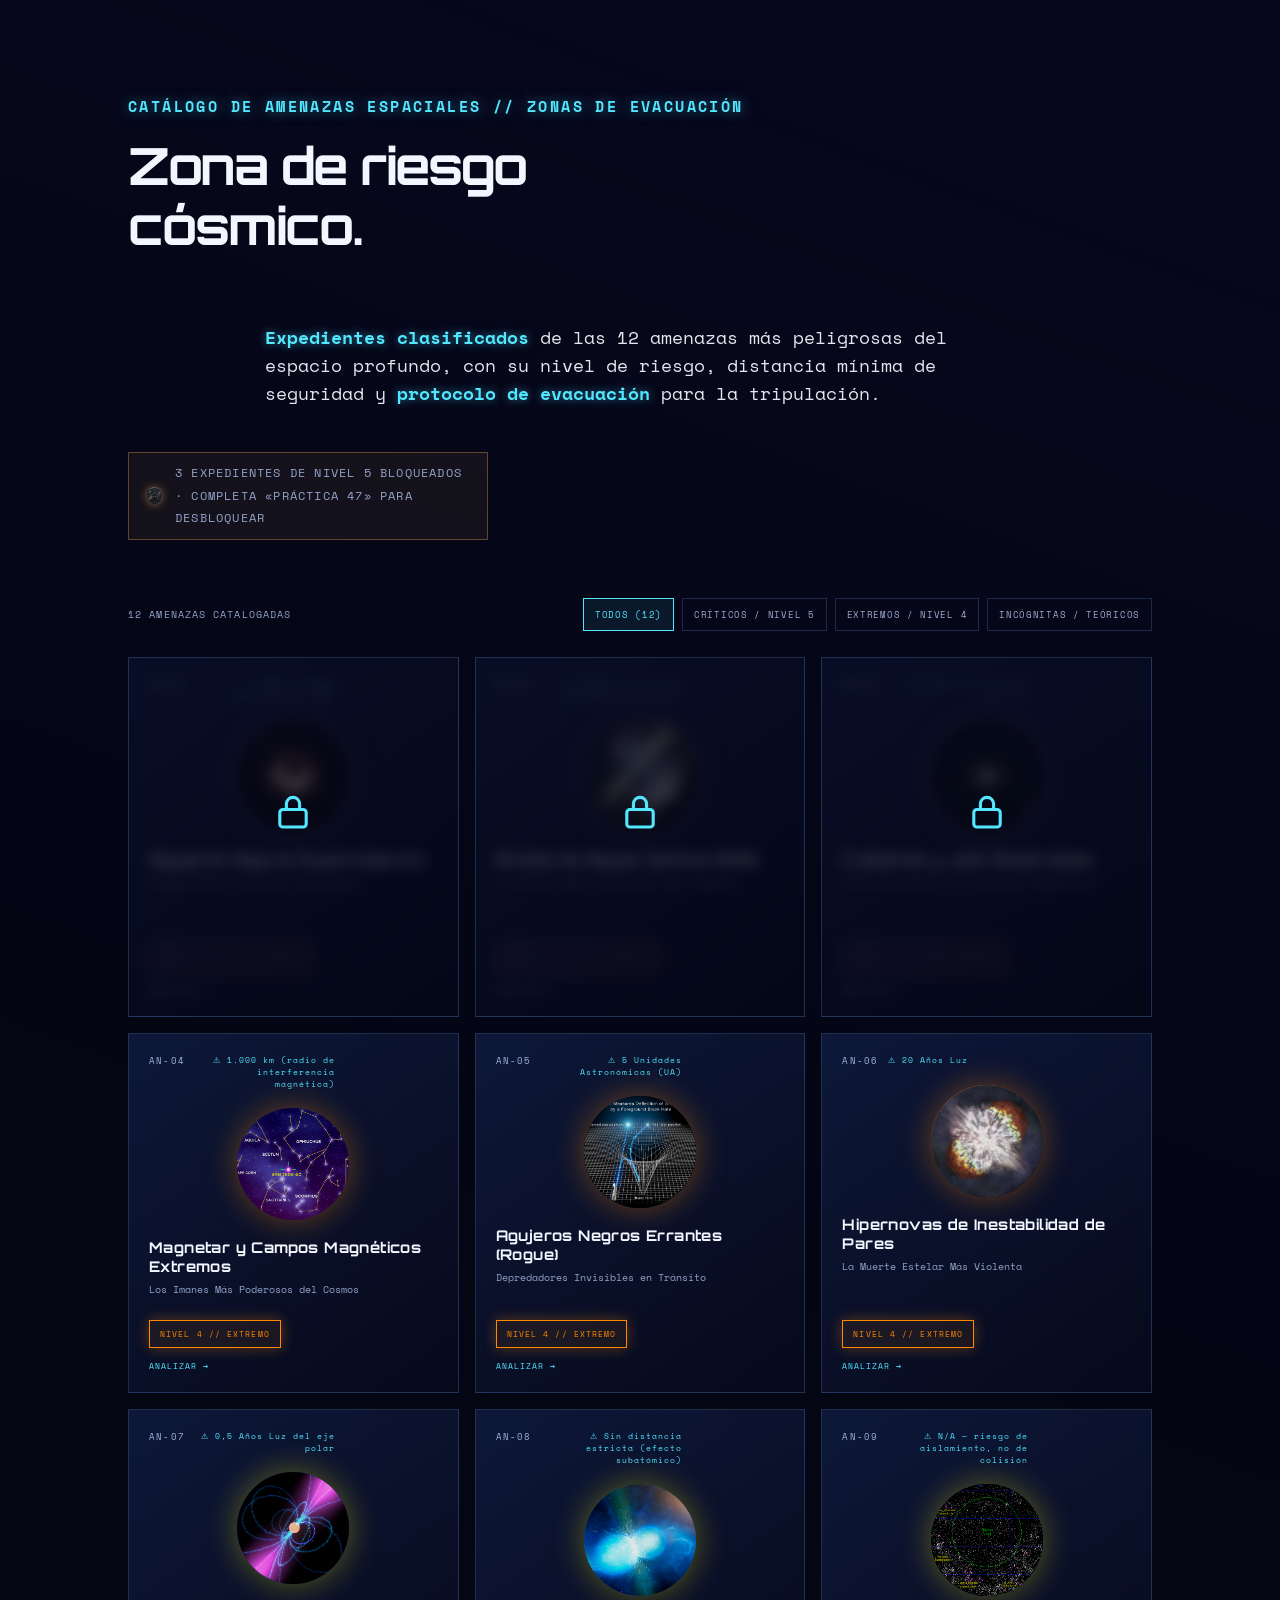
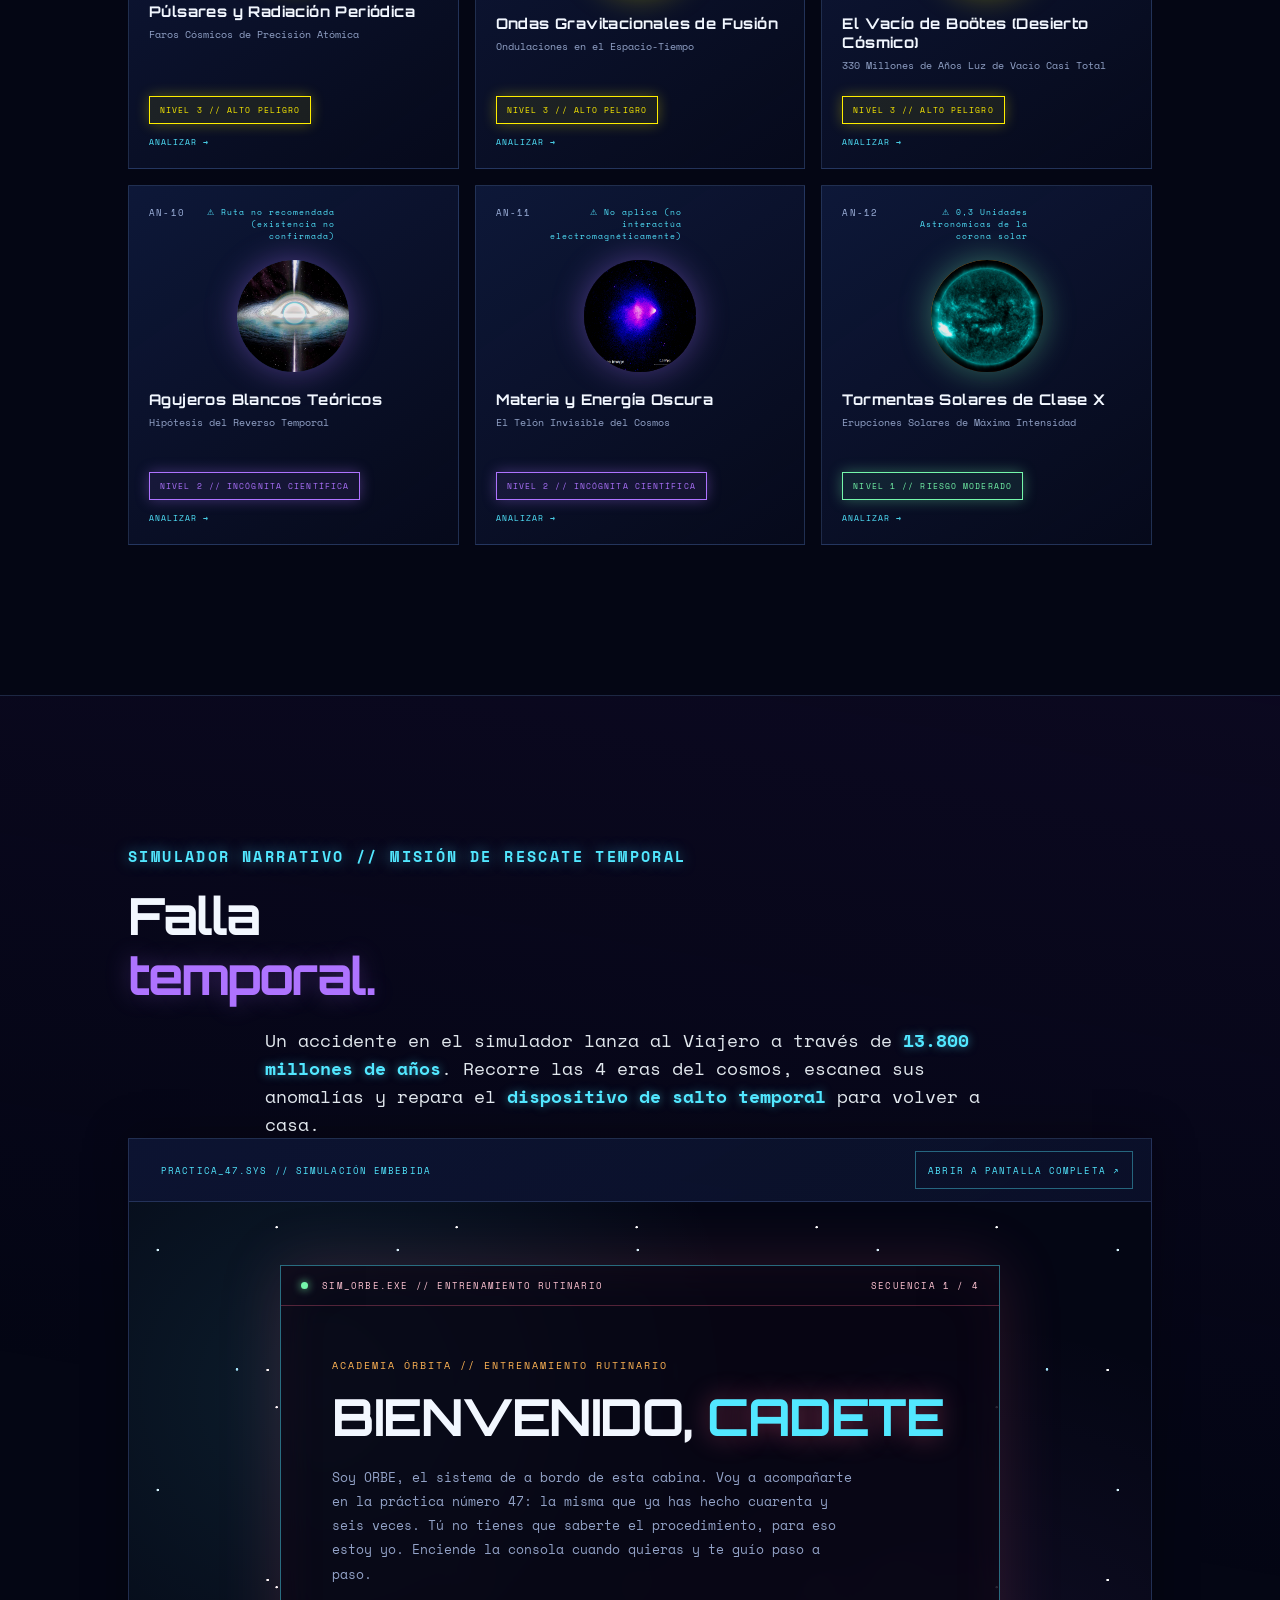
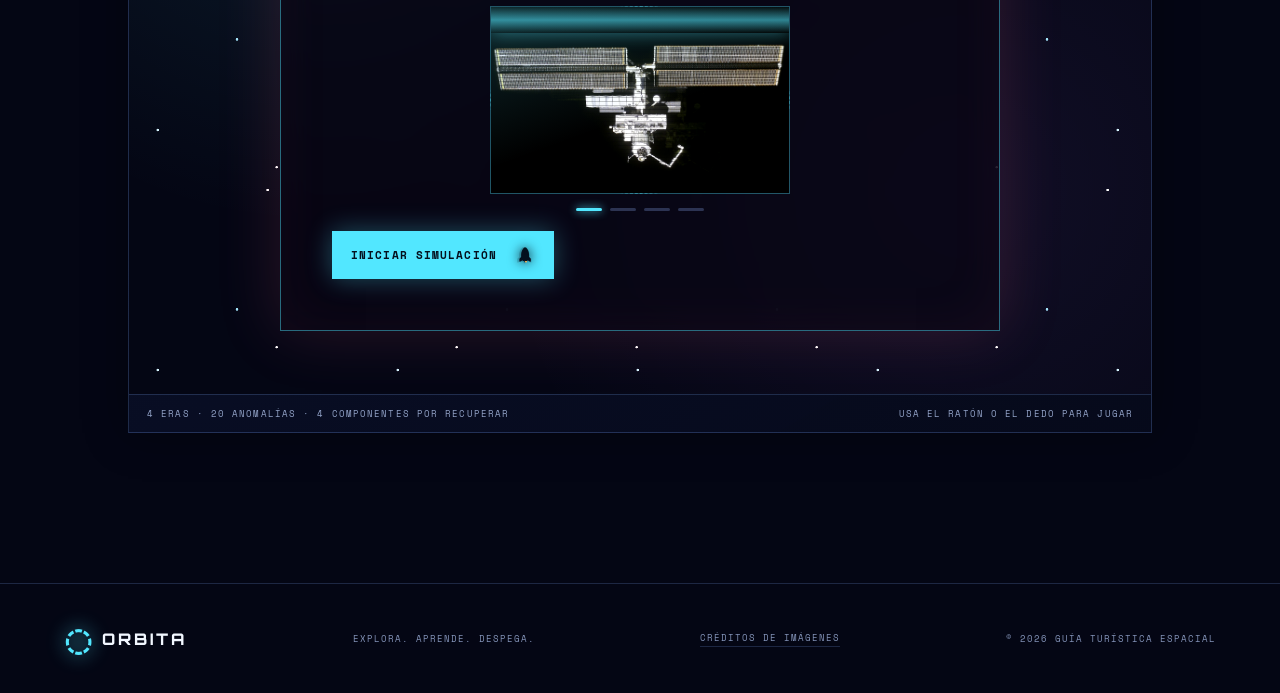
==== commit 4670acf7: "Marca con un interrogante los cuerpos sin imagen cientifica Los 11 objetos sin fotografia real -los " ====
--- a/index.html
+++ b/index.html
@@ -18,7 +18,27 @@
     .chronicle-launch{display:inline-flex;align-items:center;gap:18px;padding:15px 19px;color:#04101e;background:var(--cyan);border:1px solid var(--cyan);box-shadow:0 0 28px rgba(var(--cyan-rgb),.25);font-size:.65rem;font-weight:700;letter-spacing:1.1px;transition:transform .2s,box-shadow .2s}.chronicle-launch:hover{transform:translateY(-3px);box-shadow:0 0 40px rgba(var(--cyan-rgb),.45)}.chronicle-launch .launch-symbol{font-size:1.1rem}.chronicle-launch[aria-expanded="true"]{background:transparent;color:var(--cyan)}.chronicle-archive{margin-top:48px;overflow:hidden}.chronicle-moodboard{display:grid;grid-template-columns:repeat(12,minmax(0,1fr));grid-auto-flow:dense;gap:clamp(12px,2vw,26px);padding:clamp(16px,2.3vw,34px);border:1px solid rgba(128,177,255,.16);background:linear-gradient(145deg,rgba(12,24,57,.56),rgba(7,9,28,.35));position:relative}.chronicle-moodboard:before{content:"";position:absolute;inset:0;pointer-events:none;background:radial-gradient(circle at 85% 15%,rgba(var(--purple-rgb),.18),transparent 24%),radial-gradient(circle at 14% 85%,rgba(var(--cyan-rgb),.12),transparent 27%)}.chronicle-piece{position:relative;z-index:1}.chronicle-entry{padding:clamp(22px,3vw,42px);border:1px solid rgba(151,185,255,.19);background:rgba(7,16,39,.64);backdrop-filter:blur(15px);box-shadow:0 16px 36px rgba(0,0,0,.2)}.entry-bang{grid-column:span 7;transform:translateY(16px)}.entry-galaxies{grid-column:5/span 8;align-self:start;transform:translateY(-20px)}.entry-milkyway{grid-column:span 6;align-self:center}.entry-solar{grid-column:8/span 5;transform:translateY(28px)}.entry-bang h3{font-size:clamp(2.1rem,4vw,4.2rem)}.entry-galaxies h3{font-size:clamp(1.7rem,3.2vw,3.4rem)}.entry-milkyway h3{font-size:clamp(1.9rem,3.5vw,3.7rem)}.entry-solar h3{font-size:clamp(1.55rem,2.7vw,2.8rem)}.event-index{color:var(--purple);font-size:.65rem;letter-spacing:2px;margin:0 0 13px}.event-date{color:var(--cyan);font-size:.6rem;letter-spacing:1.3px;margin:0 0 18px}.chronicle-entry>p:not(.event-index):not(.event-date){font-size:.77rem;color:var(--muted);line-height:1.9;margin:20px 0 25px}.event-tag{display:inline-block;padding:8px 12px;border:1px solid rgba(var(--purple-rgb),.55);color:#d6baff;font-size:.55rem;letter-spacing:1px}.event-more{display:inline-flex;align-items:center;gap:9px;padding:10px 15px;border:1px solid rgba(var(--purple-rgb),.55);background:rgba(var(--purple-rgb),.05);color:#d6baff;font:.58rem var(--mono);letter-spacing:1.6px;text-transform:uppercase;transition:border-color .25s,color .25s,box-shadow .25s,background .25s}.event-more .more-plus{color:var(--cyan);font-size:.7rem}.event-more:hover,.event-more:focus-visible{border-color:var(--cyan);color:var(--cyan);background:rgba(var(--cyan-rgb),.08);box-shadow:0 0 16px rgba(var(--cyan-rgb),.35),0 0 22px rgba(var(--purple-rgb),.2);outline:none}.chronicle-image{position:relative;overflow:hidden;min-height:230px;margin:0;border:1px solid rgba(var(--cyan-rgb),.25);background:#10142c;box-shadow:0 20px 42px rgba(0,0,0,.28);isolation:isolate}.chronicle-image img{display:block;width:100%;height:100%;object-fit:cover;filter:saturate(.76) contrast(1.08) brightness(.76);transition:transform .7s ease,filter .5s ease}.chronicle-image:hover img{transform:scale(1.07);filter:saturate(1) contrast(1.05) brightness(.93)}.chronicle-image:before{content:"";position:absolute;inset:0;z-index:1;pointer-events:none;background:linear-gradient(135deg,rgba(var(--cyan-rgb),.34),transparent 40%,rgba(var(--purple-rgb),.3));mix-blend-mode:screen}.chronicle-image:after{content:attr(data-label);position:absolute;z-index:2;left:16px;bottom:14px;color:#fff;font-size:.55rem;letter-spacing:1.5px;text-shadow:0 1px 8px #000}.image-bang{grid-column:9/span 4;grid-row:1;min-height:275px;transform:rotate(2deg)}.image-galaxies{grid-column:span 4;min-height:300px;transform:rotate(-2deg)}.image-milkyway{grid-column:7/span 6;min-height:255px;transform:translateY(-14px)}.image-solar{grid-column:span 5;min-height:240px;transform:rotate(1.5deg)}
     .star-map-section{border-top:1px solid var(--line)}.map-heading{align-items:end}.map-tools{margin:58px 0 22px;display:flex;justify-content:space-between;gap:20px;align-items:center}.map-tools>p{color:var(--muted);font-size:.62rem;letter-spacing:1.1px;margin:0}.blinking-dot{width:6px;height:6px}.filter-group{display:flex;flex-wrap:wrap;gap:8px}.filter-button{color:#9eacd0;background:transparent;border:1px solid var(--line);font-size:.58rem;letter-spacing:.7px;padding:9px 11px;transition:.2s}.filter-button:hover,.filter-button.is-selected{color:var(--cyan);border-color:var(--cyan);background:rgba(var(--cyan-rgb),.08)}.planet-grid{display:grid;grid-template-columns:repeat(5,minmax(0,1fr));gap:12px}.planet-card{position:relative;text-align:left;min-height:242px;overflow:hidden;padding:17px;color:var(--ink);border:1px solid var(--line);background:linear-gradient(145deg,rgba(17,29,67,.78),rgba(7,12,30,.69));transition:border-color .25s,transform .25s,box-shadow .25s}.planet-card:hover{transform:translateY(-5px);border-color:rgba(var(--cyan-rgb),.8);box-shadow:0 12px 30px rgba(0,0,0,.32),inset 0 0 25px rgba(var(--cyan-rgb),.05)}.planet-card[hidden]{display:none}.card-id,.card-type{position:relative;z-index:1;color:#9eb2dc;display:block;font-size:.54rem;letter-spacing:1.2px}.card-type{color:var(--cyan);margin-top:5px}.card-planet{position:absolute;width:108px;aspect-ratio:1;border-radius:50%;top:44px;left:50%;transform:translateX(-50%);background:var(--planet-gradient);box-shadow:inset -17px -10px 20px rgba(0,0,0,.45),0 0 28px var(--planet-glow);transition:transform .3s}.card-planet img{position:absolute;inset:0;width:100%;height:100%;object-fit:cover;object-position:center;border-radius:50%}
     /* Esfera procedural: se usa cuando no existe ninguna imagen del astro aislado (todo el material público lo muestra junto a su estrella, sus lunas o una escala). */
-    .is-schematic:before{content:"";position:absolute;inset:0;border-radius:50%;pointer-events:none;background:radial-gradient(circle at 31% 25%,rgba(255,255,255,.4),rgba(255,255,255,.05) 38%,transparent 62%),repeating-linear-gradient(96deg,rgba(255,255,255,.05) 0 1px,transparent 1px 11px);mix-blend-mode:screen;opacity:.5}.planet-card:hover .card-planet{transform:translateX(-50%) scale(1.1)}.planet-card:after{content:"";position:absolute;width:158px;height:40px;border-radius:50%;border-top:4px solid var(--planet-ring,transparent);transform:rotate(-19deg);left:calc(50% - 79px);top:84px}.card-name{position:absolute;left:17px;bottom:34px;margin:0;font:700 .86rem var(--display);letter-spacing:.5px}.card-action{position:absolute;bottom:16px;left:17px;color:var(--cyan);font-size:.52rem;letter-spacing:1px}.card-corner{position:absolute;right:0;bottom:0;width:20px;height:20px;border-left:1px solid var(--cyan);border-top:1px solid var(--cyan);opacity:.5}
+    /* ---- cuerpos sin imagen científica real ---- */
+    /* Antes se dibujaban como una esfera de color inventada, lo que daba a
+       entender que así se ven. Ningún exoplaneta se ha resuelto nunca como
+       disco, así que ahora se marcan como lo que son: un registro sin
+       imagen. Misma caja y mismo tamaño que los que sí la tienen, para que
+       la cuadrícula no se descuadre. Se usan selectores compuestos y no
+       !important porque .scanner-planet se define más abajo y pinta su
+       propio fondo. */
+    .card-planet.is-schematic,.scanner-planet.is-schematic{
+      background:radial-gradient(circle at 50% 38%,#141821,#05070c 74%);
+      border:1px solid rgba(var(--cyan-rgb),.22);
+      box-shadow:inset -14px -10px 24px rgba(0,0,0,.55),0 0 22px rgba(var(--cyan-rgb),.1);
+    }
+    .is-schematic::before{
+      content:"?";position:absolute;inset:0;display:grid;place-items:center;
+      border-radius:50%;pointer-events:none;
+      font-family:var(--display);font-weight:800;line-height:1;
+      color:rgba(var(--cyan-rgb),.5);text-shadow:0 0 20px rgba(var(--cyan-rgb),.3);
+    }
+    .card-planet.is-schematic::before{font-size:2.9rem}
+    .scanner-planet.is-schematic::before{font-size:4.6rem}.planet-card:hover .card-planet{transform:translateX(-50%) scale(1.1)}.planet-card:after{content:"";position:absolute;width:158px;height:40px;border-radius:50%;border-top:4px solid var(--planet-ring,transparent);transform:rotate(-19deg);left:calc(50% - 79px);top:84px}.card-name{position:absolute;left:17px;bottom:34px;margin:0;font:700 .86rem var(--display);letter-spacing:.5px}.card-action{position:absolute;bottom:16px;left:17px;color:var(--cyan);font-size:.52rem;letter-spacing:1px}.card-corner{position:absolute;right:0;bottom:0;width:20px;height:20px;border-left:1px solid var(--cyan);border-top:1px solid var(--cyan);opacity:.5}
     .training-section{border-top:1px solid var(--line);background:linear-gradient(190deg,rgba(49,21,93,.17),transparent 52%)}.training-heading{display:block}.training-heading>p:last-child{margin-top:20px}.prompt{color:var(--purple);font-size:.6rem;letter-spacing:1.2px;margin:0 0 18px}
     .scanner-modal{width:min(900px,calc(100vw - 32px));padding:0;color:var(--ink);background:transparent;border:0}.scanner-modal::backdrop{background:rgba(1,3,14,.78);backdrop-filter:blur(7px)}.scanner-frame{border:1px solid var(--cyan);background:#081127;box-shadow:0 0 50px rgba(var(--cyan-rgb),.19);position:relative}.modal-close{position:absolute;right:2px;top:24px;z-index:3;width:44px;height:44px;display:grid;place-items:center;padding:0;color:var(--cyan);background:transparent;border:0;font-size:2rem;line-height:1;-webkit-tap-highlight-color:transparent;touch-action:manipulation}.scanner-body{min-height:455px;display:grid;grid-template-columns:.86fr 1.14fr}.scanner-visual{min-height:360px;overflow:hidden;position:relative;display:grid;place-items:center;border-right:1px solid var(--line);background:radial-gradient(circle at center,rgba(94,52,162,.27),transparent 54%),repeating-linear-gradient(0deg,transparent 0 29px,rgba(var(--cyan-rgb),.07) 30px 31px),repeating-linear-gradient(90deg,transparent 0 29px,rgba(var(--cyan-rgb),.07) 30px 31px)}.scanner-rings{position:absolute;width:250px;aspect-ratio:1;border:1px solid rgba(var(--cyan-rgb),.4);border-radius:50%;box-shadow:0 0 0 40px rgba(var(--cyan-rgb),.06),0 0 0 80px rgba(var(--cyan-rgb),.03)}.scanner-planet{position:relative;z-index:1;width:172px;aspect-ratio:1;border-radius:50%;background:var(--scanner-gradient);box-shadow:inset -28px -18px 33px rgba(0,0,0,.5),0 0 45px var(--scanner-glow)}.scanner-planet img{position:absolute;inset:0;width:100%;height:100%;object-fit:cover;object-position:center;border-radius:50%}.scanner-gallery[hidden]{display:none}.scanner-planet:after{content:"";position:absolute;width:252px;height:64px;border-radius:50%;border-top:5px solid var(--scanner-ring,transparent);transform:rotate(-19deg);left:50%;top:64px;margin-left:-126px;pointer-events:none}.scanner-visual>p{position:absolute;bottom:58px;left:0;right:0;text-align:center;padding:0 20px;font-size:.54rem;color:var(--cyan);letter-spacing:1.4px;transition:opacity .2s}.scanner-gallery{position:absolute;bottom:14px;left:50%;transform:translateX(-50%);display:flex;gap:8px;z-index:2}.gallery-thumb{width:42px;height:42px;padding:0;border-radius:9px;border:1px solid rgba(var(--cyan-rgb),.3);background-size:cover;background-position:center;position:relative;overflow:hidden;transition:border-color .2s,box-shadow .2s,transform .2s}.gallery-thumb:before{content:"";position:absolute;inset:0;background:rgba(4,6,20,.6);transition:background .2s}.gallery-thumb span{position:relative;z-index:1;display:flex;width:100%;height:100%;align-items:center;justify-content:center;color:#eaf6ff;font-size:.52rem;letter-spacing:1px}.gallery-thumb:hover{border-color:var(--cyan);transform:translateY(-2px)}.gallery-thumb.is-active{border-color:var(--cyan);box-shadow:0 0 14px rgba(var(--cyan-rgb),.55)}.gallery-thumb.is-active:before{background:rgba(4,6,20,.2)}.scanner-data{padding:52px 45px 36px;overflow-y:auto;max-height:min(80vh,640px);max-height:min(80dvh,640px)}.scanner-data h2{font-size:clamp(2rem,4vw,3.7rem);letter-spacing:-2px;margin-bottom:14px}.scanner-data>p:not(.eyebrow){color:var(--muted);font-size:.75rem;line-height:1.8;margin:0 0 22px}.scanner-data mark,.scanner-section mark{background:rgba(var(--cyan-rgb),.16);color:var(--cyan);padding:0 5px;border-radius:3px;font-weight:700;box-shadow:0 0 10px rgba(var(--cyan-rgb),.22)}.hl-cyan{color:var(--cyan);font-weight:700;text-shadow:0 0 10px rgba(var(--cyan-rgb),.4)}.hl-purple{color:var(--purple);font-weight:700;text-shadow:0 0 10px rgba(var(--purple-rgb),.45)}.expedition-card{border:1px solid rgba(var(--purple-rgb),.5);background:rgba(var(--purple-rgb),.05);box-shadow:0 0 22px rgba(var(--purple-rgb),.12);padding:16px 18px;margin:0 0 22px}.expedition-title{display:block;color:#d4b9ff;font-size:.52rem;letter-spacing:1.6px}.expedition-grid{display:grid;grid-template-columns:1fr 1fr;gap:12px 16px;margin-top:12px}.expedition-item dt{color:#8298c3;font-size:.46rem;letter-spacing:1px}.expedition-item dd{margin:5px 0 0;color:var(--purple);font-size:.68rem;font-weight:700}.scanner-data dl{display:grid;grid-template-columns:1fr 1fr;gap:10px;margin:0 0 22px}.scanner-data dl div{padding:10px;border:1px solid var(--line)}.scanner-data dt{color:#8298c3;font-size:.48rem;letter-spacing:1px}.scanner-data dd{margin:7px 0 0;color:var(--cyan);font-size:.7rem}.scanner-sections{display:grid;gap:16px;margin:4px 0 24px}.scanner-section h4{font:700 .66rem var(--display);letter-spacing:1px;color:var(--cyan);margin:0 0 8px;text-transform:uppercase}.scanner-section p{margin:0;color:#c9d3ef;font-size:.72rem;line-height:1.85}.fact-card{border-left:2px solid var(--purple);padding:9px 0 9px 13px;background:rgba(var(--purple-rgb),.06)}.fact-card span{color:#d4b9ff;font-size:.5rem;letter-spacing:1px}.fact-card p{margin:7px 0 0;color:#d5dcf0;font-size:.66rem;line-height:1.65}.scanner-foot{border-top:1px solid var(--line);border-bottom:0}.scanner-foot button{color:var(--cyan);background:none;border:0;font-size:.56rem;letter-spacing:1px}.scanner-tabs{display:flex;flex-wrap:wrap;gap:8px;margin:0 0 20px}.scanner-tab{display:inline-flex;align-items:center;min-height:44px;color:#9eacd0;background:transparent;border:1px solid var(--line);font-size:.56rem;letter-spacing:1px;padding:9px 12px;text-align:left;transition:.2s;touch-action:manipulation;-webkit-tap-highlight-color:transparent}.scanner-tab:hover,.scanner-tab.is-selected{color:var(--cyan);border-color:var(--cyan);background:rgba(var(--cyan-rgb),.08)}.scanner-tab-panel[hidden]{display:none}.moons-empty{color:var(--muted);font-size:.72rem;line-height:1.8;padding:20px 0}.moon-selector{display:flex;flex-wrap:wrap;gap:8px;margin:0 0 20px}.moon-chip{color:#9eacd0;background:rgba(255,255,255,.02);border:1px solid var(--line);font-size:.56rem;letter-spacing:.6px;padding:8px 12px;transition:.2s}.moon-chip:hover{border-color:var(--moon-accent,var(--cyan));color:var(--moon-accent,var(--cyan))}.moon-chip.is-selected{color:var(--moon-accent,var(--cyan));border-color:var(--moon-accent,var(--cyan));background:rgba(var(--cyan-rgb),.08);box-shadow:0 0 12px var(--moon-glow,rgba(var(--cyan-rgb),.3))}.moon-detail{display:grid;grid-template-columns:140px 1fr;gap:22px}.moon-detail[hidden],.moon-selector[hidden]{display:none}.moon-detail-visual{width:140px;height:140px;border-radius:50%;overflow:hidden;position:relative;background:radial-gradient(circle at 32% 28%,rgba(255,255,255,.35),transparent 55%),radial-gradient(circle at center,rgba(var(--cyan-rgb),.35),rgba(10,16,40,.9) 72%);border:2px solid var(--moon-accent,var(--cyan));box-shadow:0 0 24px var(--moon-glow,rgba(var(--cyan-rgb),.4))}.moon-detail-visual img{position:relative;z-index:1;width:100%;height:100%;object-fit:cover}.moon-detail-visual.is-fallback img{opacity:0}.moon-badge{display:inline-block;padding:6px 10px;border:1px solid var(--moon-accent,var(--cyan));color:var(--moon-accent,var(--cyan));background:rgba(var(--cyan-rgb),.06);font-size:.48rem;letter-spacing:1px;margin-bottom:10px}.moon-detail-info h3{margin:0 0 14px;font-size:clamp(1.3rem,2.4vw,1.8rem);letter-spacing:-.5px}.moon-stats{display:grid;grid-template-columns:repeat(3,1fr);gap:8px;margin:0 0 16px}.moon-stats div{padding:9px;border:1px solid var(--line)}.moon-stats dt{color:#8298c3;font-size:.44rem;letter-spacing:1px}.moon-stats dd{margin:6px 0 0;color:var(--ink);font-size:.62rem}.moon-bio{margin:0 0 18px}.moon-bio-label{display:flex;justify-content:space-between;align-items:baseline;font-size:.5rem;letter-spacing:1px;color:var(--muted)}.moon-bio-label strong{font:700 .9rem var(--display);color:var(--moon-accent,var(--cyan))}.moon-bio-bar{position:relative;height:8px;margin-top:8px;border:1px solid var(--line);background:rgba(255,255,255,.04)}.moon-bio-fill{position:absolute;inset:0;width:0%;background:linear-gradient(90deg,var(--moon-accent,var(--cyan)),var(--cyan));box-shadow:0 0 10px var(--moon-glow,rgba(var(--cyan-rgb),.4));transition:width .5s ease}
     .layers-empty{color:var(--muted);font-size:.72rem;line-height:1.8;padding:20px 0}.layers-note{margin:0 0 18px;padding:10px 13px;border-left:2px solid var(--purple);background:rgba(var(--purple-rgb),.07);color:#d4b9ff;font-size:.56rem;letter-spacing:.4px;line-height:1.75}.layers-note[hidden],.layers-empty[hidden],.layers-console[hidden]{display:none}.layers-console{display:grid;gap:20px}.layers-stage{display:grid;grid-template-columns:minmax(0,158px) minmax(0,1fr);gap:18px;align-items:center}.layers-figure{display:flex;flex-direction:column;align-items:center;gap:10px}.layers-diagram{position:relative;width:100%;max-width:150px;aspect-ratio:1;margin:8px 0;isolation:isolate}.layer-ring{position:absolute;top:50%;left:50%;width:var(--layer-size);aspect-ratio:1;margin:0;padding:0;transform:translate(-50%,-50%);border-radius:50%;border:1px solid rgba(255,255,255,.16);background:radial-gradient(circle at 32% 26%,rgba(255,255,255,.3),rgba(255,255,255,0) 58%),var(--layer-color);cursor:pointer;-webkit-tap-highlight-color:transparent;touch-action:manipulation;transition:transform .4s cubic-bezier(.22,1,.36,1),box-shadow .3s,filter .3s,border-color .3s}.layer-ring:hover,.layer-ring:focus-visible{transform:translate(-50%,-50%) scale(1.07);border-color:rgba(255,255,255,.85);filter:brightness(1.18) saturate(1.14);box-shadow:0 0 24px var(--layer-glow,rgba(var(--cyan-rgb),.5))}.layer-ring:focus-visible{outline:2px solid var(--cyan);outline-offset:4px}.layer-ring.is-selected{transform:translate(-50%,-50%) scale(1.09);border-color:#fff;filter:brightness(1.24) saturate(1.2);box-shadow:0 0 30px var(--layer-glow,rgba(var(--cyan-rgb),.55)),inset 0 0 24px rgba(255,255,255,.22)}.layers-caption{margin:0;color:var(--muted);font-size:.46rem;letter-spacing:1.5px;text-align:center}.layer-legend{display:flex;flex-wrap:wrap;gap:6px;align-content:center}.layer-chip{display:inline-flex;align-items:center;gap:7px;min-height:44px;padding:7px 11px;color:#9eacd0;background:rgba(255,255,255,.02);border:1px solid var(--line);font-size:.53rem;letter-spacing:.5px;text-align:left;transition:.2s;-webkit-tap-highlight-color:transparent;touch-action:manipulation}.layer-chip i{flex:none;width:9px;height:9px;border-radius:50%;background:var(--layer-color);box-shadow:0 0 8px var(--layer-glow,var(--layer-color))}.layer-chip:hover{color:#eaf6ff;border-color:var(--layer-color)}.layer-chip.is-selected{color:#eaf6ff;border-color:var(--layer-color);background:rgba(255,255,255,.05);box-shadow:0 0 13px var(--layer-glow,rgba(var(--cyan-rgb),.35))}.layer-detail{border:1px solid var(--layer-accent,var(--line));background:rgba(255,255,255,.02);padding:19px 20px;box-shadow:0 0 24px var(--layer-glow,transparent);transition:border-color .35s,box-shadow .35s}.layer-badge{display:inline-block;padding:6px 10px;border:1px solid var(--layer-accent,var(--cyan));color:var(--layer-accent,var(--cyan));background:rgba(255,255,255,.04);font-size:.46rem;letter-spacing:1px;margin-bottom:11px}.layer-detail h3{margin:0 0 15px;font-size:clamp(1.15rem,2.3vw,1.6rem);letter-spacing:-.4px}.scanner-data .layer-stats{display:grid;grid-template-columns:repeat(auto-fit,minmax(168px,1fr));gap:9px;margin:0 0 17px}.layer-stats div{padding:9px 12px;border:1px solid var(--line);background:rgba(9,15,36,.45)}.layer-stats dt{color:#8298c3;font-size:.44rem;letter-spacing:1px}.layer-stats dd{margin:6px 0 0;color:var(--ink);font-size:.62rem;line-height:1.65}
@@ -32,7 +52,7 @@
     footer{border-top:1px solid var(--line);min-height:110px;display:flex;align-items:center;justify-content:space-between;padding:25px clamp(24px,5vw,86px);color:#8494b9;font-size:.56rem;letter-spacing:1px}footer .brand{color:var(--ink)}
     footer .footer-link{border-bottom:1px solid var(--line);padding-bottom:2px;transition:color .2s ease,border-color .2s ease}
     footer .footer-link:hover,footer .footer-link:focus-visible{color:var(--cyan);border-color:var(--cyan)}
-    @keyframes radar{to{transform:rotate(360deg)}}@keyframes blink{50%{opacity:.25}}@keyframes scroll-hint{50%{transform:translateY(8px);opacity:.3}}@media (max-width:1040px){.planet-grid{grid-template-columns:repeat(3,1fr)}.anomaly-grid{grid-template-columns:repeat(2,1fr)}.hero{grid-template-columns:1fr 1fr;padding-inline:clamp(24px,6vw,80px)}.chronicle-section,.star-map-section,.biometria-section,.satellite-section,.scale-section,.anomaly-section,.training-section{padding-inline:clamp(24px,6vw,80px)}.bio-console{grid-template-columns:1fr}.bio-inputs{border-right:0;border-bottom:1px solid var(--line)}.bio-sim-grid{grid-template-columns:1fr}.bio-sim-suit{grid-column:auto}.satellite-body{grid-template-columns:1fr}.satellite-visual{border-right:0;border-bottom:1px solid var(--line)}.entry-bang{grid-column:span 8}.image-bang{grid-column:9/span 4}.entry-galaxies{grid-column:4/span 9}.image-galaxies{grid-column:span 5}.entry-milkyway{grid-column:span 7}.image-milkyway{grid-column:7/span 6}.entry-solar{grid-column:7/span 6}.image-solar{grid-column:span 6}}@media (max-width:700px){.site-header{height:68px;padding-inline:18px}.site-header nav,.signal{display:none}.hero{min-height:calc(100vh - 68px);min-height:calc(100dvh - 68px);grid-template-columns:1fr;padding:75px 24px 95px}.hero-radar{width:min(76vw,360px);grid-row:1}.hero-copy{grid-row:2}.scroll-cue{left:24px}.chronicle-section,.star-map-section,.biometria-section,.satellite-section,.scale-section,.anomaly-section,.training-section{padding:95px 24px}.section-heading,.map-tools,.anomaly-tools,.sat-tools,.scale-tools{display:block}.section-heading>p:not(.eyebrow),.section-heading>div+p{margin-top:20px}.anomaly-tools>p{margin-bottom:16px}.bio-body-grid{grid-template-columns:repeat(2,1fr)}.bio-metrics{grid-template-columns:1fr}.sat-legend{margin-top:12px}.sat-stage{width:min(84vmin,380px)}.satellite-node{width:26px;height:26px}.iss-node{width:36px;height:36px}.satellite-stats{grid-template-columns:1fr}.satellite-data{padding:32px 24px;max-height:54vh;max-height:54dvh}.scale-console{grid-template-columns:1fr}.scale-stage{border-right:0;border-bottom:1px solid var(--line)}.scale-visual{min-height:260px;padding:24px 16px;gap:16px}.scale-sphere{width:90px;height:90px}.scale-magnitude-number{font-size:clamp(1.6rem,calc(1.6rem + var(--mag-t,0) * 5vw),3.4rem)}.scale-data{padding:32px 24px}.anomaly-grid{grid-template-columns:1fr}.anomaly-stats{grid-template-columns:1fr}.anomaly-body{grid-template-columns:1fr}.anomaly-viewer{border-right:0;border-bottom:1px solid var(--line);padding:22px}.anomaly-data{padding:26px 22px;max-height:54vh;max-height:54dvh}.chronicle-moodboard{display:flex;flex-direction:column;gap:16px}.chronicle-entry,.chronicle-image{transform:none!important}.chronicle-image{min-height:220px}.image-bang{order:1}.entry-bang{order:2}.image-galaxies{order:3}.entry-galaxies{order:4}.entry-milkyway{order:5}.image-milkyway{order:6}.image-solar{order:7}.entry-solar{order:8}.map-tools>p{margin-bottom:16px}.filter-group{gap:5px}.planet-grid{grid-template-columns:repeat(2,1fr);gap:9px}.planet-card{min-height:218px}.scanner-body{grid-template-columns:1fr}.scanner-visual{min-height:240px;border-right:0;border-bottom:1px solid var(--line)}.scanner-planet{width:130px}.moon-detail{grid-template-columns:1fr;text-align:center}.moon-detail-visual{margin:0 auto}.moon-stats{grid-template-columns:1fr}.layers-stage{grid-template-columns:1fr;gap:14px;justify-items:center}.layers-diagram{max-width:184px}.layer-legend{justify-content:center}.scanner-rings{width:180px}.scanner-data{padding:32px 24px;max-height:54vh;max-height:54dvh}.scanner-visual>p{bottom:48px}.scanner-gallery{bottom:10px}.gallery-thumb{width:44px;height:44px}.filter-button{min-height:44px;padding:9px 14px;display:inline-flex;align-items:center;touch-action:manipulation}.moon-chip{min-height:44px;display:inline-flex;align-items:center;padding:8px 14px;touch-action:manipulation}.expedition-grid{grid-template-columns:1fr}.modal-close{top:20px;right:0}.scanner-head span:last-child,.scanner-foot span{display:none}footer{gap:18px;flex-wrap:wrap}footer p{margin:0}}@media (prefers-reduced-motion:reduce){*,*::before,*::after{animation-duration:.01ms!important;animation-iteration-count:1!important;scroll-behavior:auto!important}}
+    @keyframes radar{to{transform:rotate(360deg)}}@keyframes blink{50%{opacity:.25}}@keyframes scroll-hint{50%{transform:translateY(8px);opacity:.3}}@media (max-width:1040px){.planet-grid{grid-template-columns:repeat(3,1fr)}.anomaly-grid{grid-template-columns:repeat(2,1fr)}.hero{grid-template-columns:1fr 1fr;padding-inline:clamp(24px,6vw,80px)}.chronicle-section,.star-map-section,.biometria-section,.satellite-section,.scale-section,.anomaly-section,.training-section{padding-inline:clamp(24px,6vw,80px)}.bio-console{grid-template-columns:1fr}.bio-inputs{border-right:0;border-bottom:1px solid var(--line)}.bio-sim-grid{grid-template-columns:1fr}.bio-sim-suit{grid-column:auto}.satellite-body{grid-template-columns:1fr}.satellite-visual{border-right:0;border-bottom:1px solid var(--line)}.entry-bang{grid-column:span 8}.image-bang{grid-column:9/span 4}.entry-galaxies{grid-column:4/span 9}.image-galaxies{grid-column:span 5}.entry-milkyway{grid-column:span 7}.image-milkyway{grid-column:7/span 6}.entry-solar{grid-column:7/span 6}.image-solar{grid-column:span 6}}@media (max-width:700px){.site-header{height:68px;padding-inline:18px}.site-header nav,.signal{display:none}.hero{min-height:calc(100vh - 68px);min-height:calc(100dvh - 68px);grid-template-columns:1fr;padding:75px 24px 95px}.hero-radar{width:min(76vw,360px);grid-row:1}.hero-copy{grid-row:2}.scroll-cue{left:24px}.chronicle-section,.star-map-section,.biometria-section,.satellite-section,.scale-section,.anomaly-section,.training-section{padding:95px 24px}.section-heading,.map-tools,.anomaly-tools,.sat-tools,.scale-tools{display:block}.section-heading>p:not(.eyebrow),.section-heading>div+p{margin-top:20px}.anomaly-tools>p{margin-bottom:16px}.bio-body-grid{grid-template-columns:repeat(2,1fr)}.bio-metrics{grid-template-columns:1fr}.sat-legend{margin-top:12px}.sat-stage{width:min(84vmin,380px)}.satellite-node{width:26px;height:26px}.iss-node{width:36px;height:36px}.satellite-stats{grid-template-columns:1fr}.satellite-data{padding:32px 24px;max-height:54vh;max-height:54dvh}.scale-console{grid-template-columns:1fr}.scale-stage{border-right:0;border-bottom:1px solid var(--line)}.scale-visual{min-height:260px;padding:24px 16px;gap:16px}.scale-sphere{width:90px;height:90px}.scale-magnitude-number{font-size:clamp(1.6rem,calc(1.6rem + var(--mag-t,0) * 5vw),3.4rem)}.scale-data{padding:32px 24px}.anomaly-grid{grid-template-columns:1fr}.anomaly-stats{grid-template-columns:1fr}.anomaly-body{grid-template-columns:1fr}.anomaly-viewer{border-right:0;border-bottom:1px solid var(--line);padding:22px}.anomaly-data{padding:26px 22px;max-height:54vh;max-height:54dvh}.chronicle-moodboard{display:flex;flex-direction:column;gap:16px}.chronicle-entry,.chronicle-image{transform:none!important}.chronicle-image{min-height:220px}.image-bang{order:1}.entry-bang{order:2}.image-galaxies{order:3}.entry-galaxies{order:4}.entry-milkyway{order:5}.image-milkyway{order:6}.image-solar{order:7}.entry-solar{order:8}.map-tools>p{margin-bottom:16px}.filter-group{gap:5px}.planet-grid{grid-template-columns:repeat(2,1fr);gap:9px}.planet-card{min-height:218px}.scanner-body{grid-template-columns:1fr}.scanner-visual{min-height:240px;border-right:0;border-bottom:1px solid var(--line)}.scanner-planet{width:130px}.scanner-planet.is-schematic::before{font-size:3.5rem}.moon-detail{grid-template-columns:1fr;text-align:center}.moon-detail-visual{margin:0 auto}.moon-stats{grid-template-columns:1fr}.layers-stage{grid-template-columns:1fr;gap:14px;justify-items:center}.layers-diagram{max-width:184px}.layer-legend{justify-content:center}.scanner-rings{width:180px}.scanner-data{padding:32px 24px;max-height:54vh;max-height:54dvh}.scanner-visual>p{bottom:48px}.scanner-gallery{bottom:10px}.gallery-thumb{width:44px;height:44px}.filter-button{min-height:44px;padding:9px 14px;display:inline-flex;align-items:center;touch-action:manipulation}.moon-chip{min-height:44px;display:inline-flex;align-items:center;padding:8px 14px;touch-action:manipulation}.expedition-grid{grid-template-columns:1fr}.modal-close{top:20px;right:0}.scanner-head span:last-child,.scanner-foot span{display:none}footer{gap:18px;flex-wrap:wrap}footer p{margin:0}}@media (prefers-reduced-motion:reduce){*,*::before,*::after{animation-duration:.01ms!important;animation-iteration-count:1!important;scroll-behavior:auto!important}}
     /* Respaldo de red: el lienzo conserva dimensiones y una atmósfera galáctica sin imagen. */
     .chronicle-image{min-height:250px;aspect-ratio:4/3;background:radial-gradient(circle at 18% 22%,rgba(201,235,255,.95) 0 1px,transparent 2px),radial-gradient(circle at 72% 28%,rgba(var(--purple-rgb),.9) 0 1px,transparent 2px),radial-gradient(circle at 44% 76%,rgba(var(--cyan-rgb),.72) 0 1px,transparent 2px),radial-gradient(ellipse at 65% 20%,rgba(105,55,209,.65),transparent 38%),radial-gradient(ellipse at 18% 86%,rgba(5,120,170,.53),transparent 44%),linear-gradient(135deg,#071a40,#190e42 52%,#050817)}.chronicle-image img{position:relative;z-index:0;width:100%;height:100%;min-height:100%;object-fit:cover}.chronicle-image.is-fallback img{opacity:0}.chronicle-image.is-fallback:before{background:linear-gradient(135deg,rgba(var(--cyan-rgb),.48),transparent 42%,rgba(var(--purple-rgb),.42))}
     /* ===== Simulador embebido: sustituye a la antigua terminal de trivia ===== */
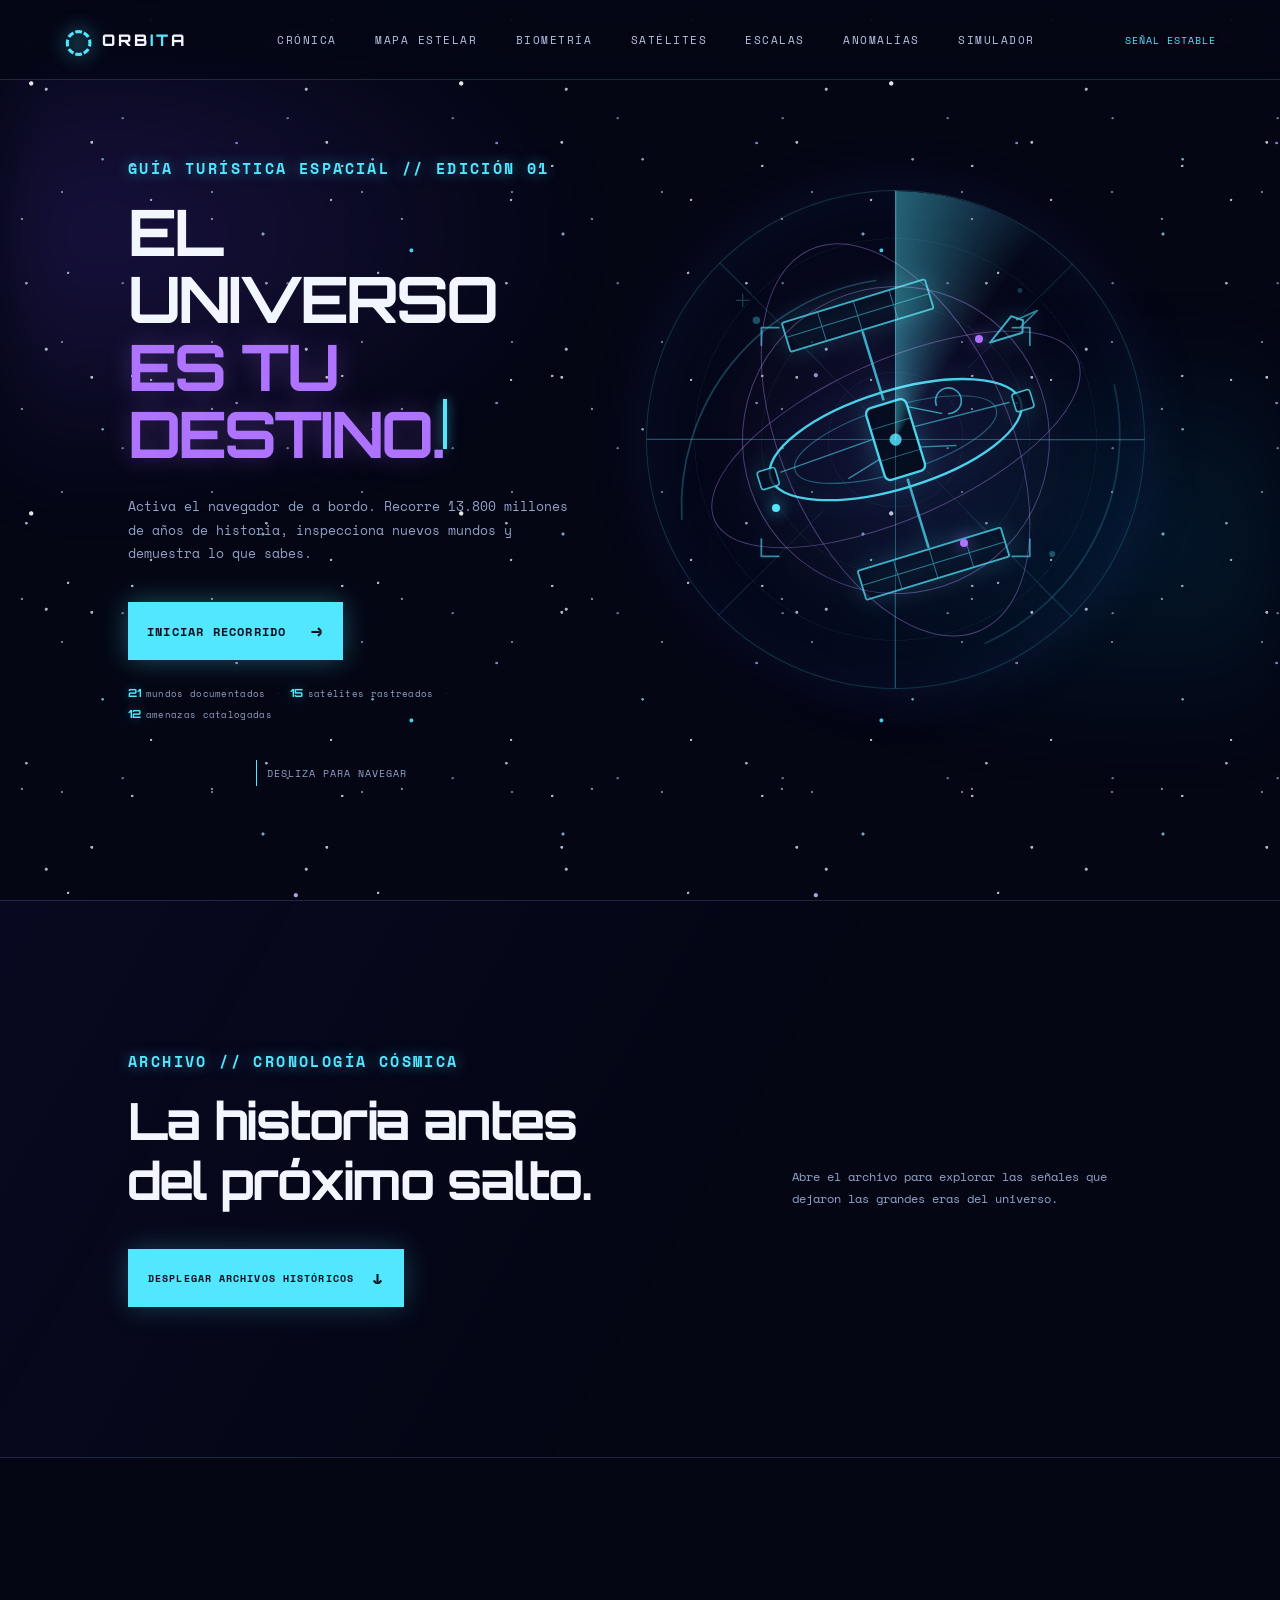
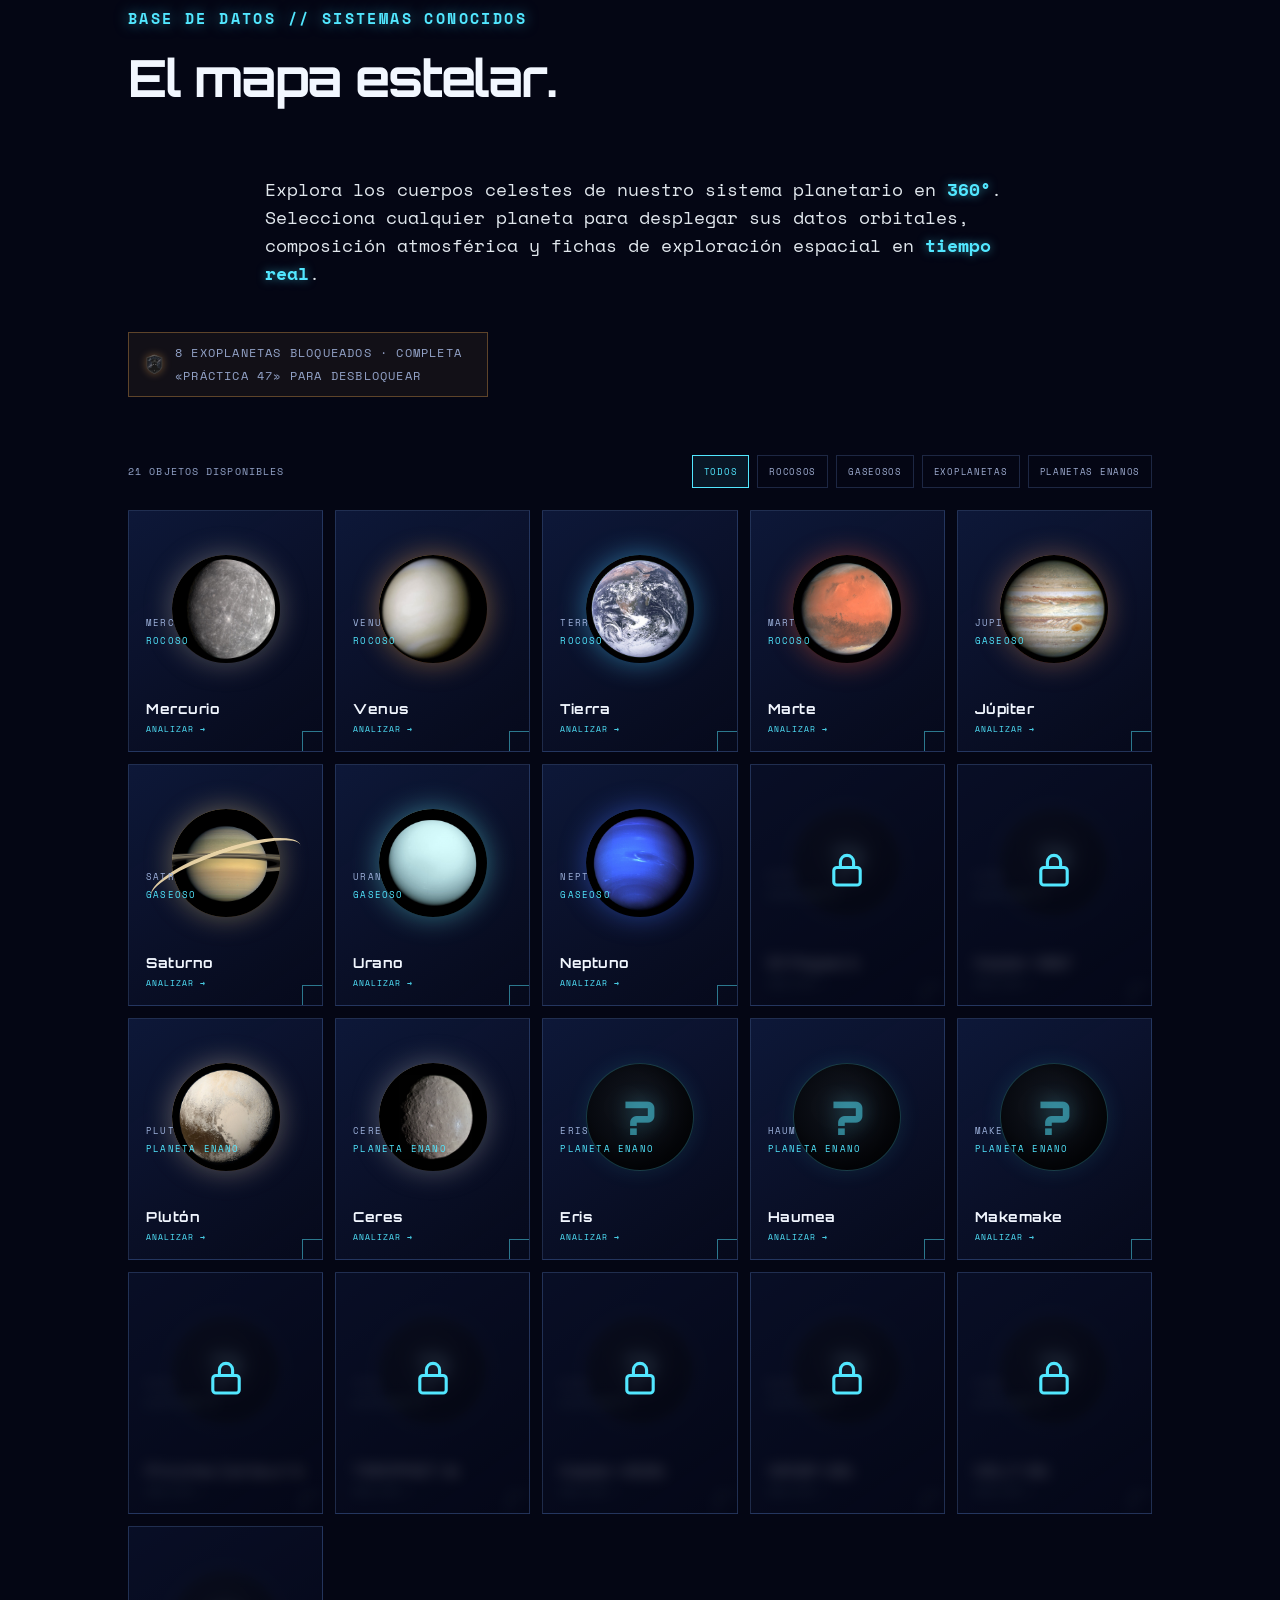
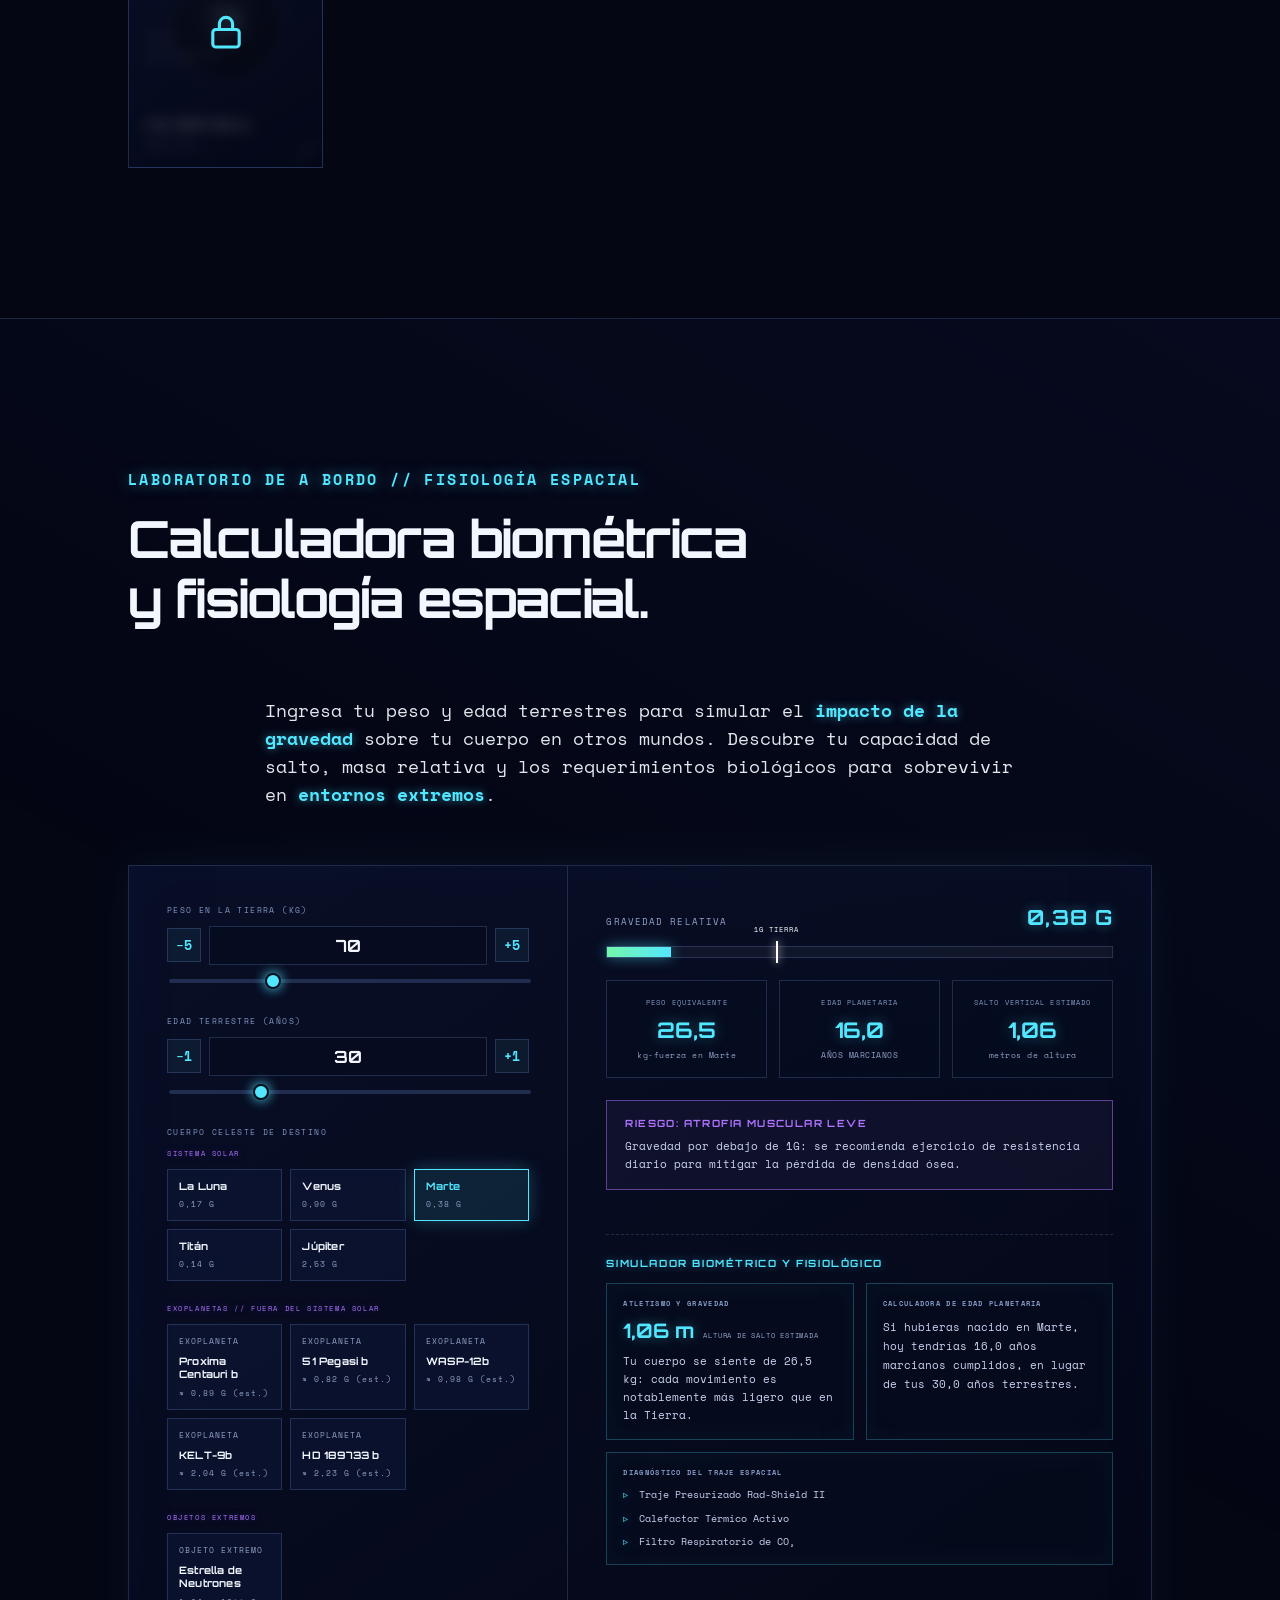
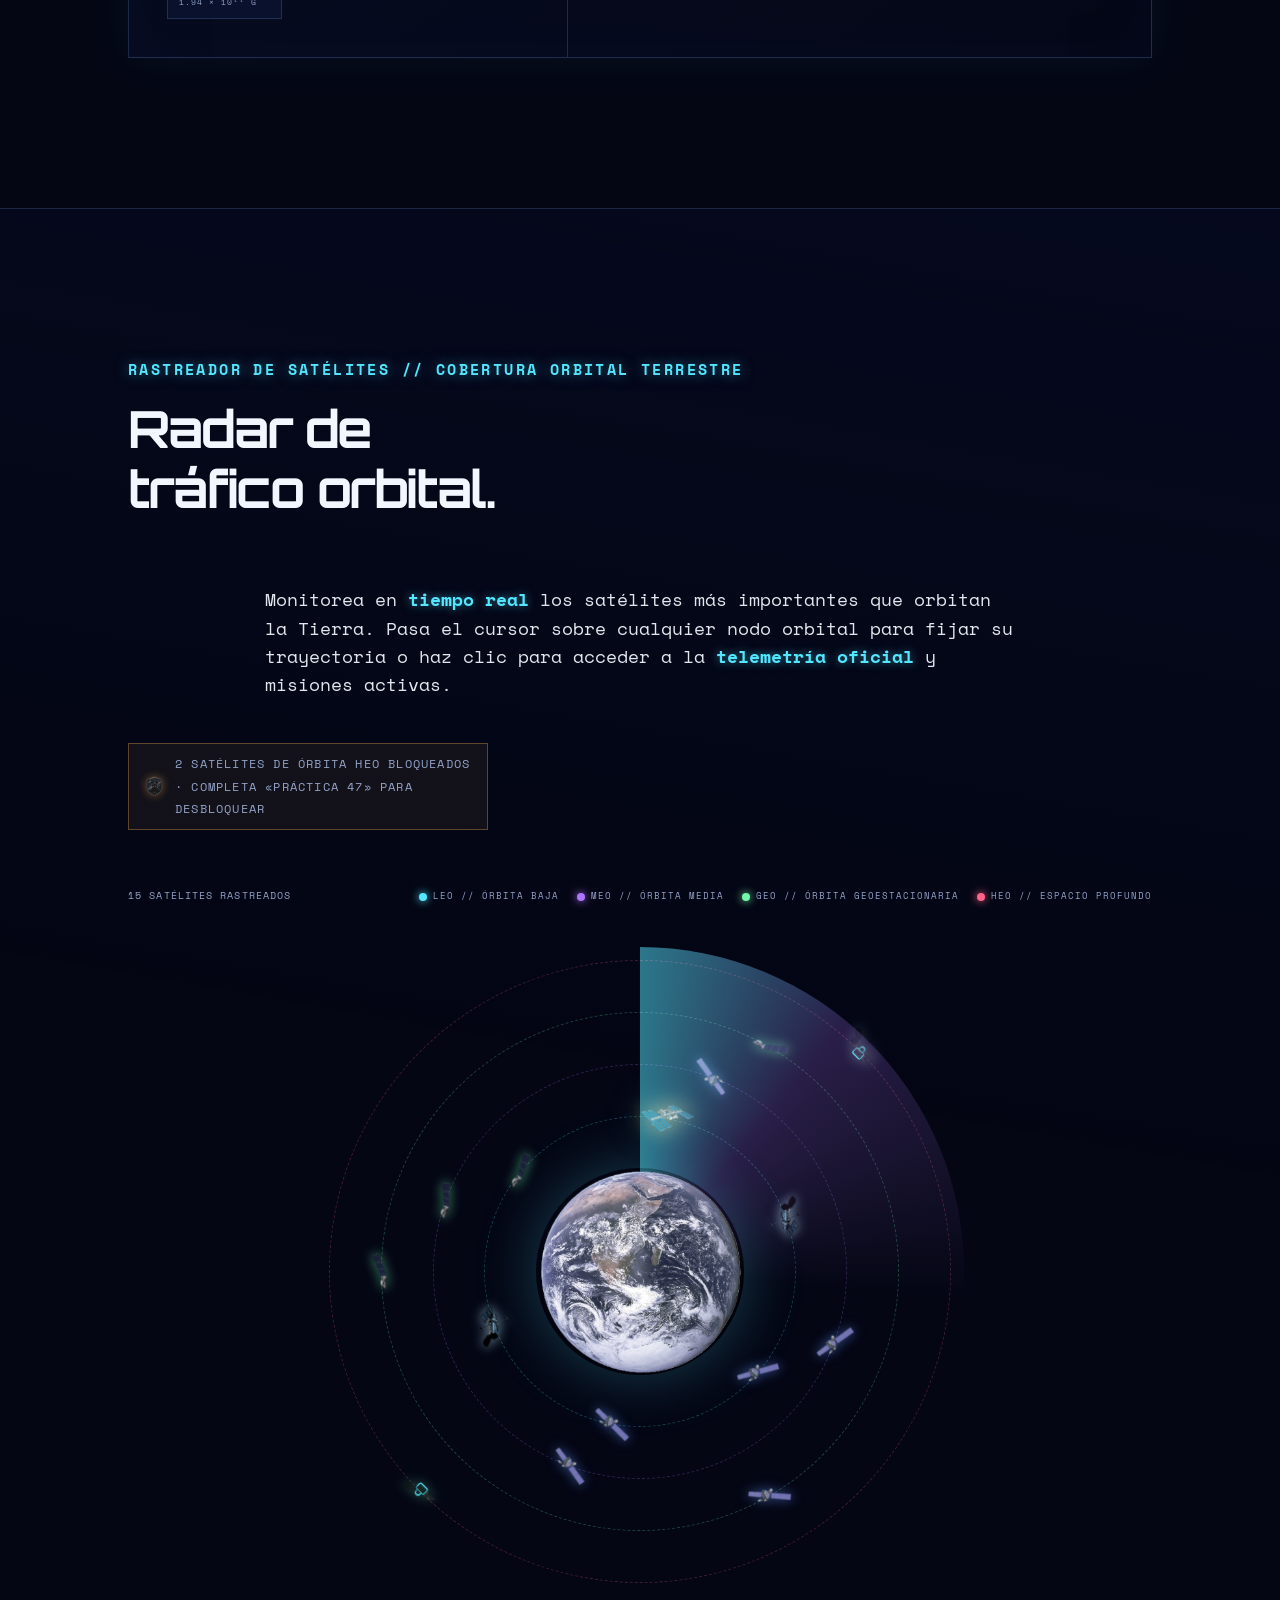
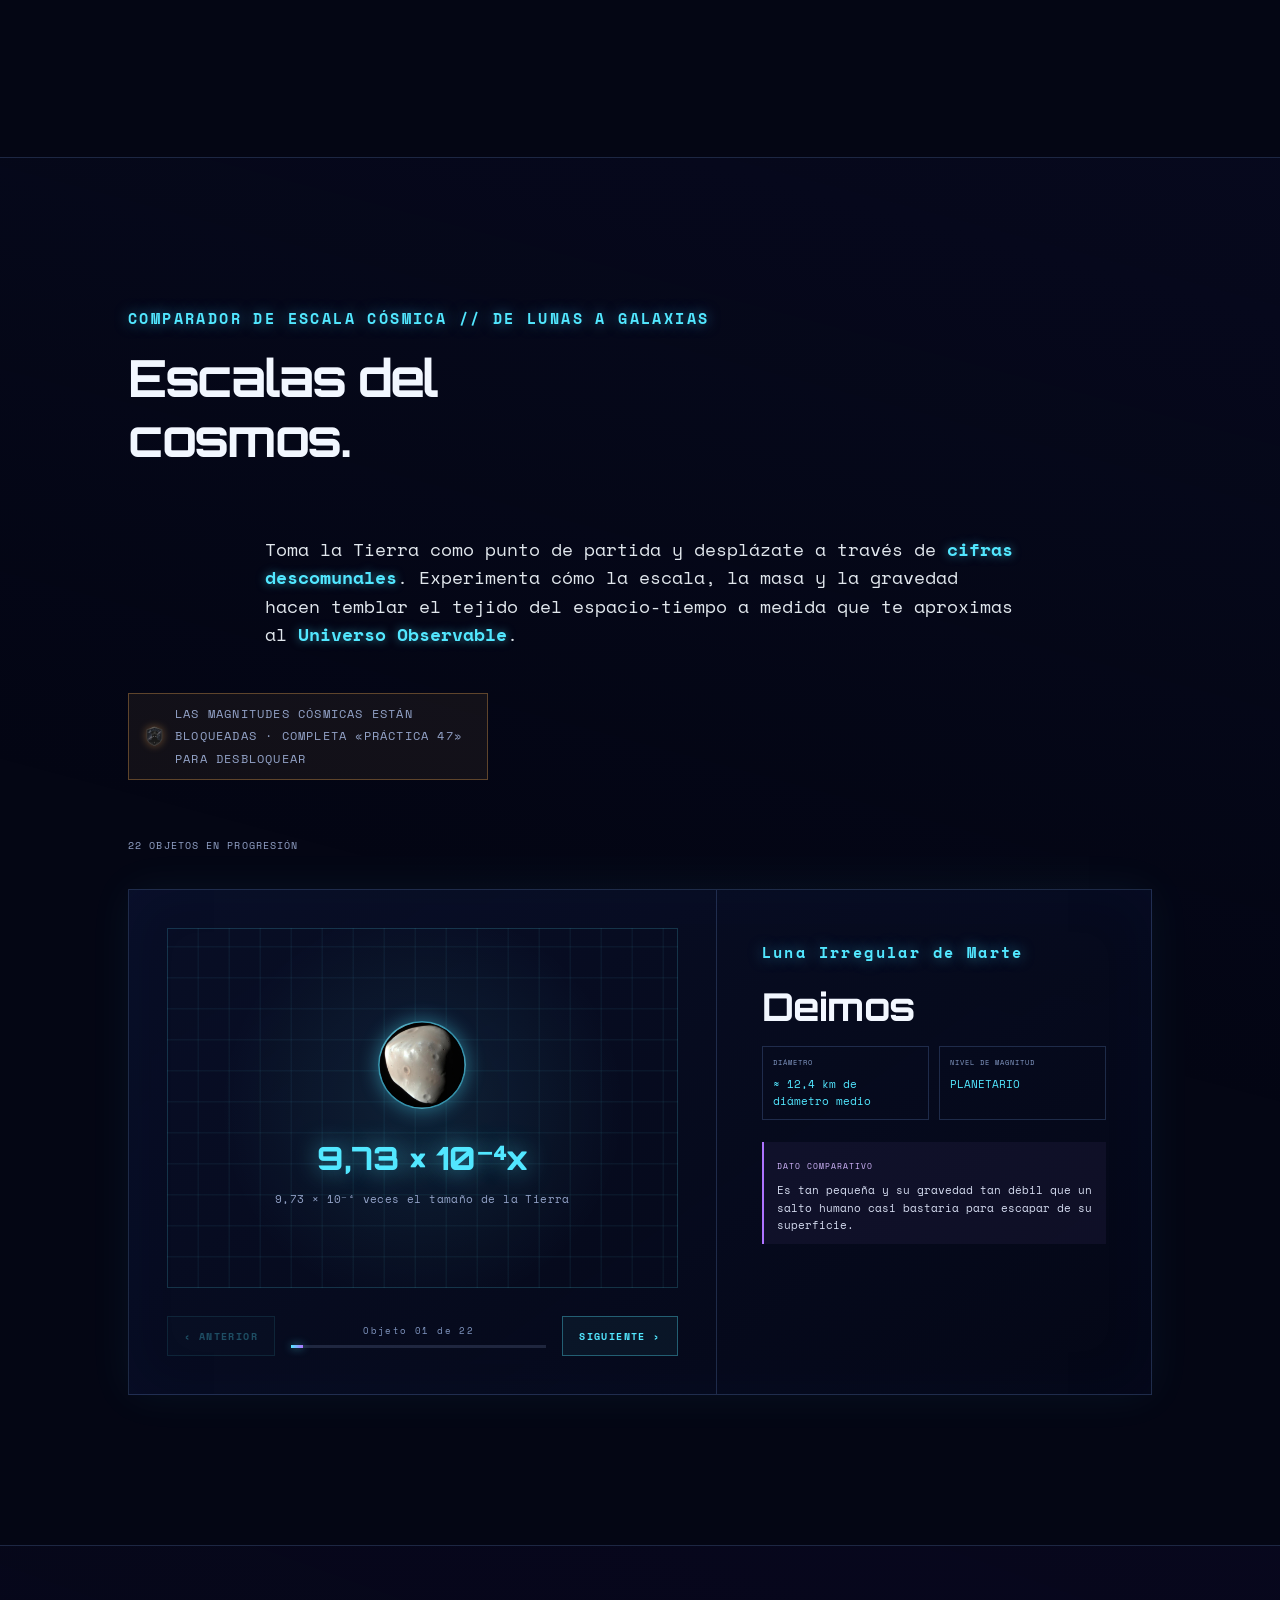
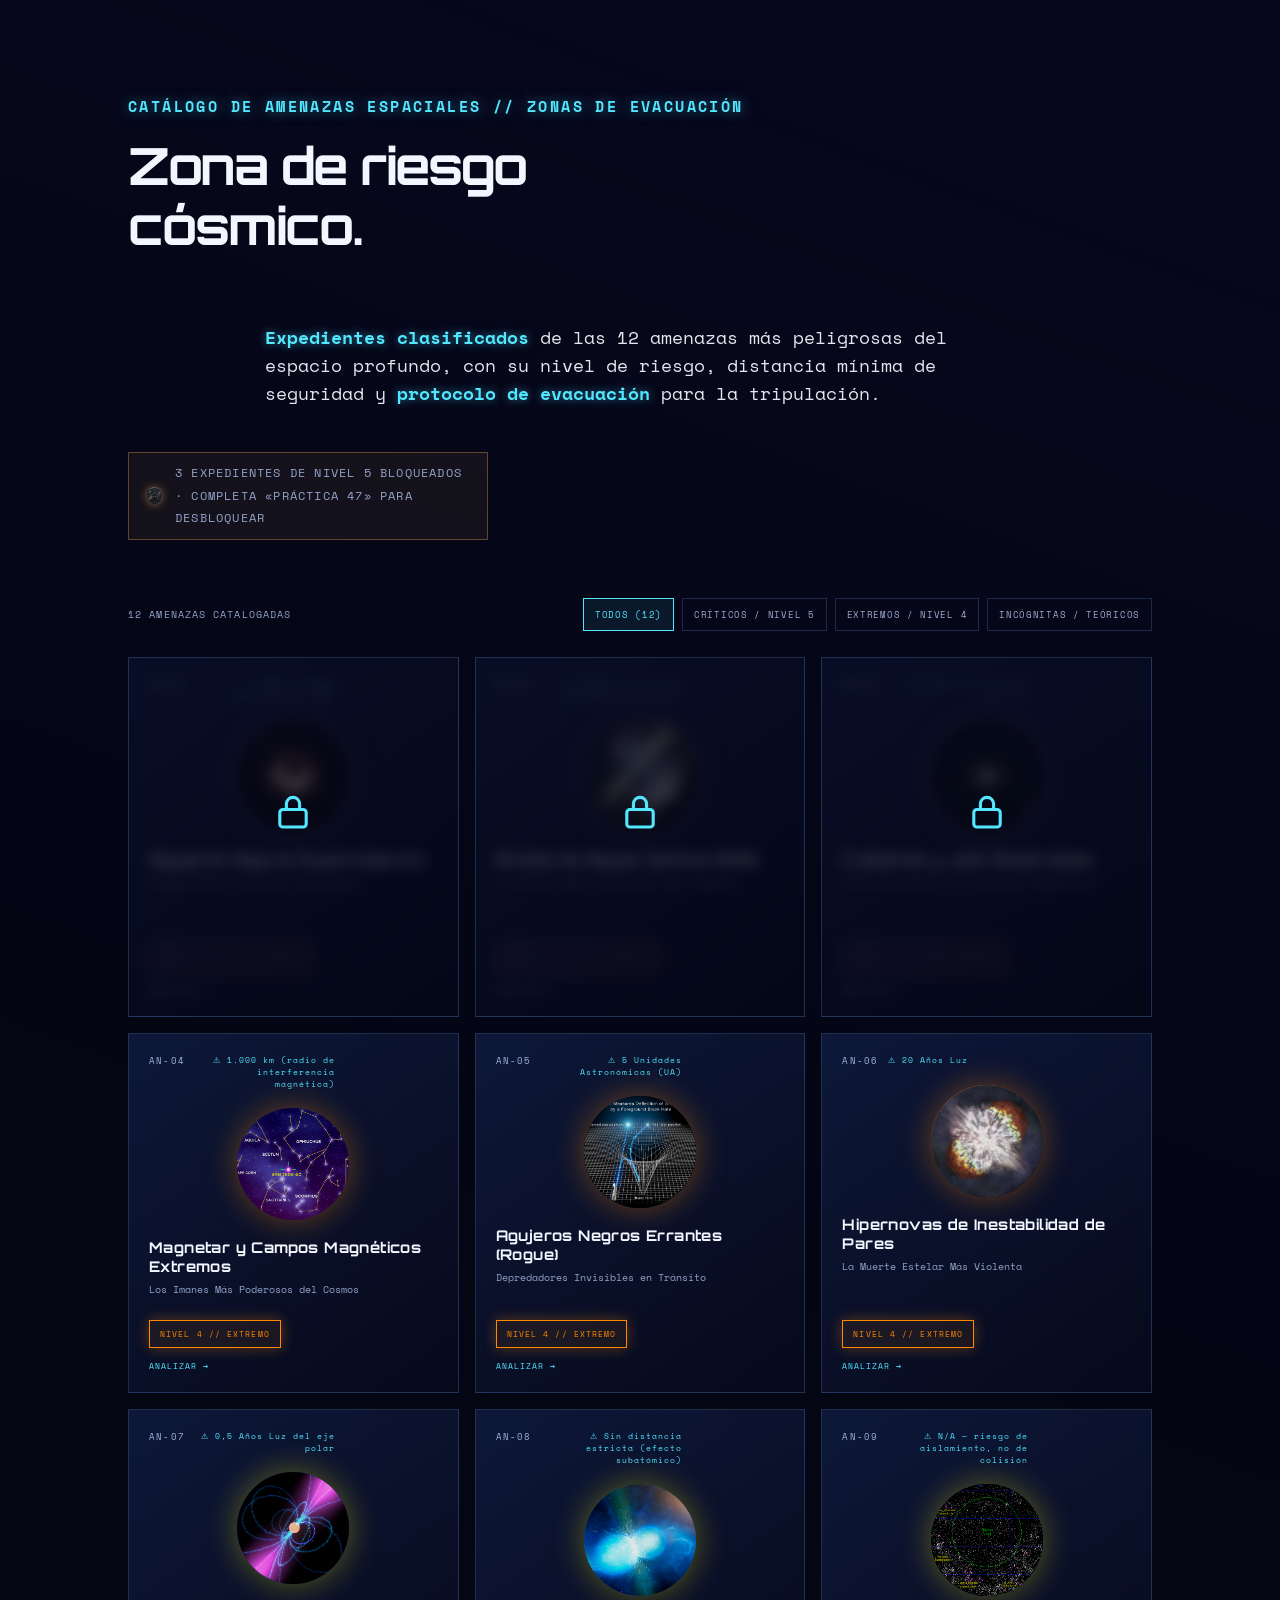
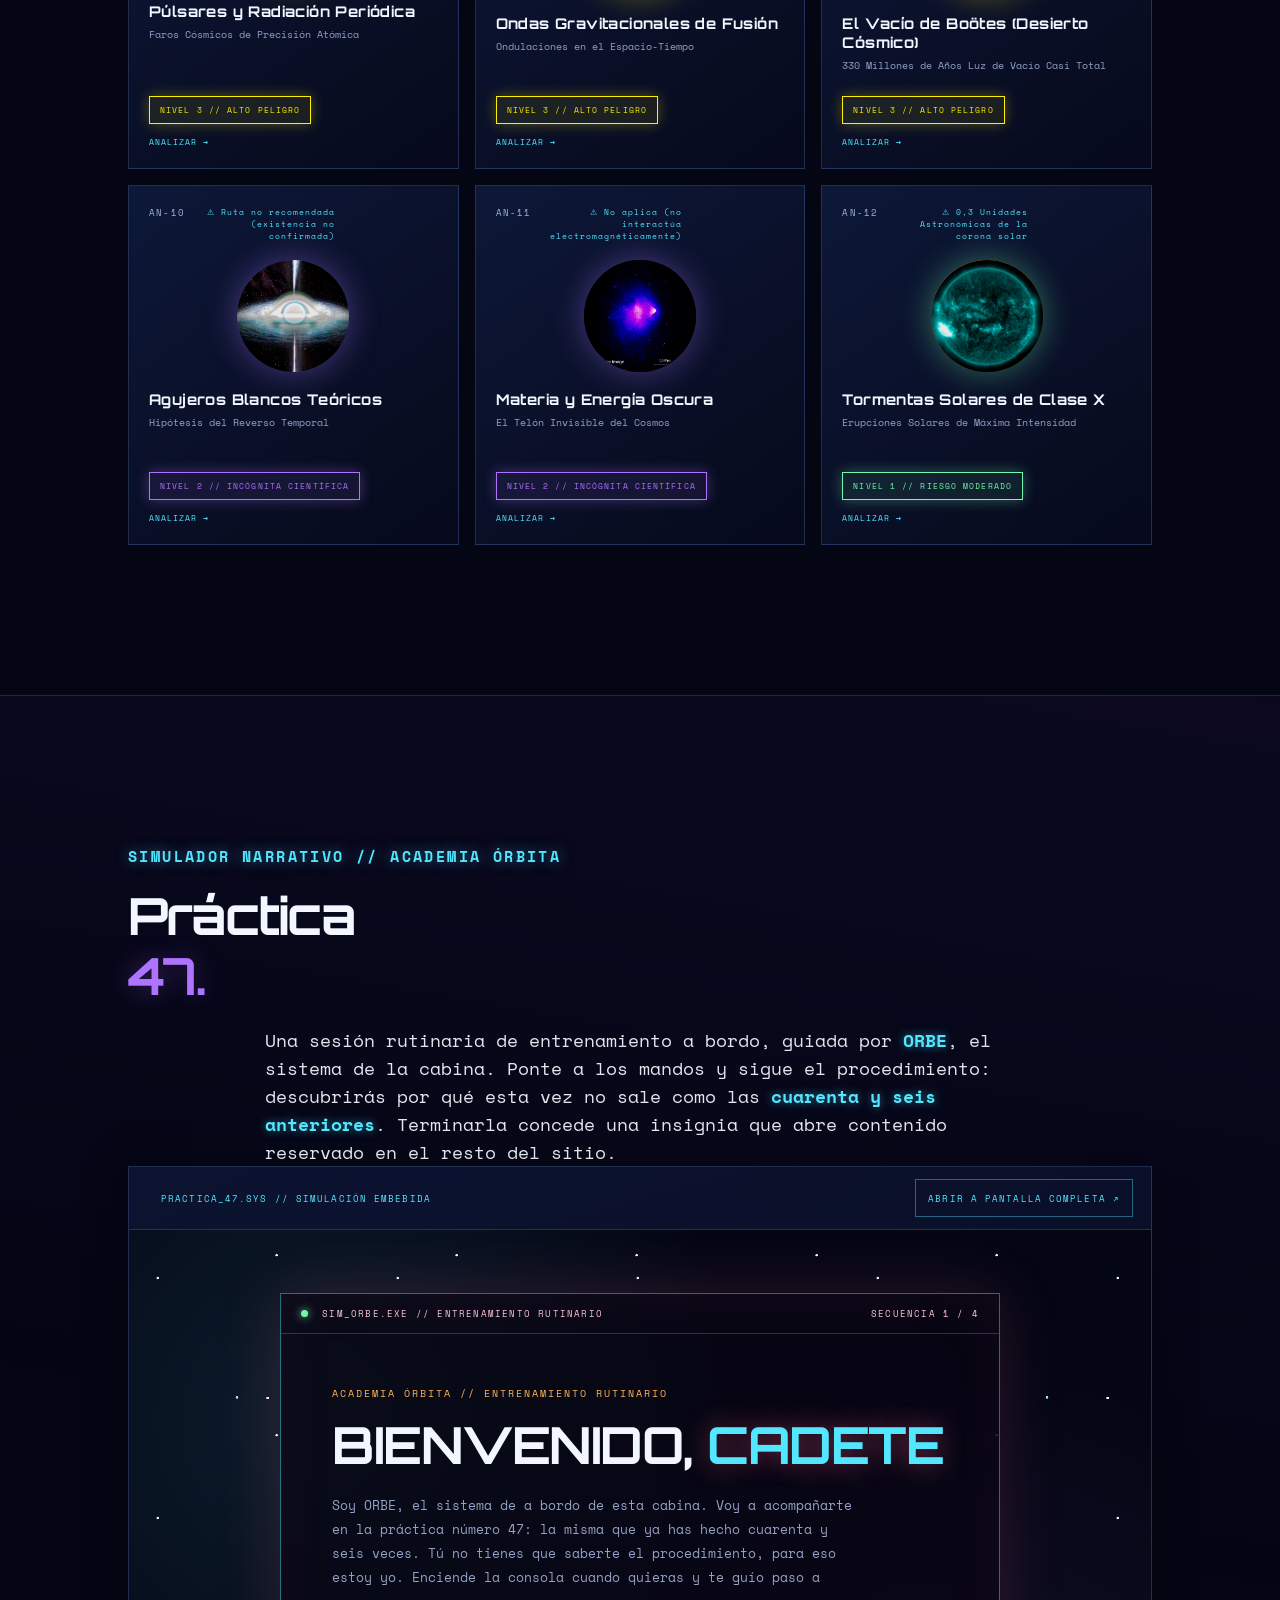
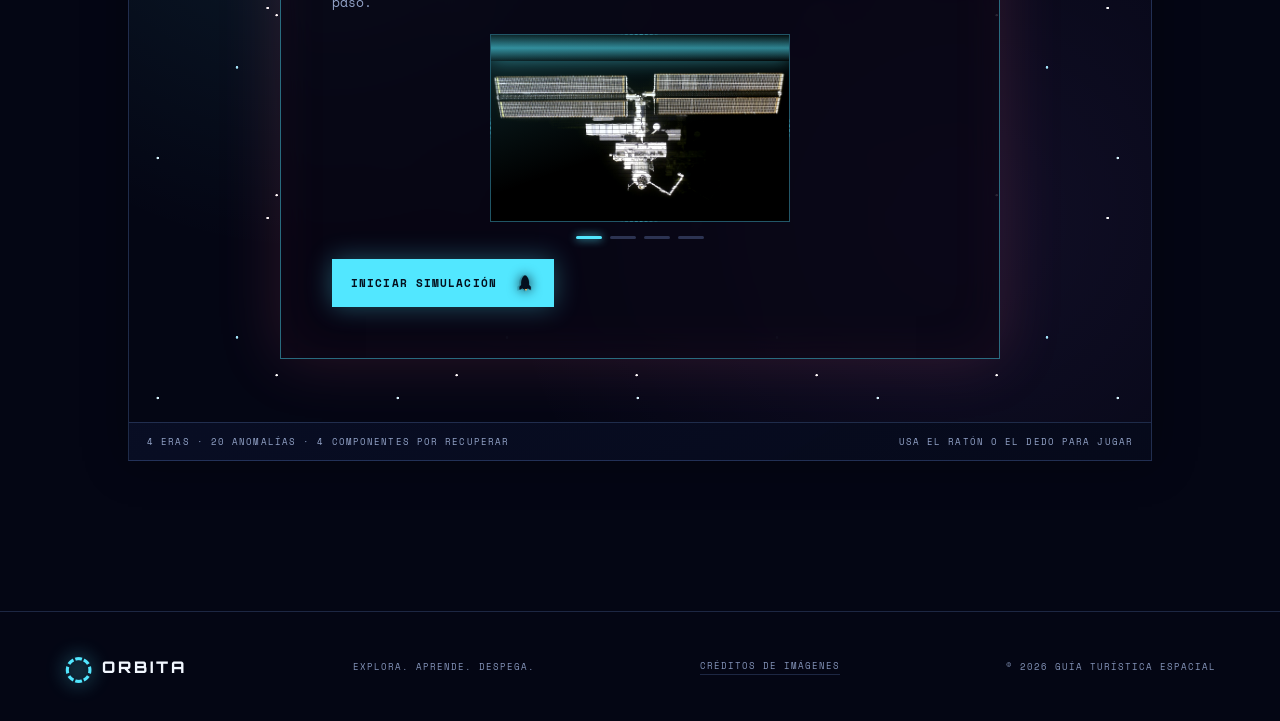
==== commit d82e3533: "Renombra el simulador a Practica 47 y borra los archivos duplicados La seccion del simulador seguia " ====
--- a/index.html
+++ b/index.html
@@ -9,371 +9,7 @@
   <link rel="preconnect" href="https://fonts.googleapis.com">
   <link rel="preconnect" href="https://fonts.gstatic.com" crossorigin>
   <link href="https://fonts.googleapis.com/css2?family=Orbitron:wght@400;500;600;700;800&family=Space+Mono:wght@400;700&display=swap" rel="stylesheet">
-  <style>
-    :root{--ink:#f2f7ff;--muted:#93a3c8;--bg:#040614;--line:rgba(128,177,255,.2);--cyan:#52e7ff;--cyan-rgb:82,231,255;--purple:#ae73ff;--purple-rgb:174,115,255;--green:#75f7ab;--red:#ff6389;--mono:"Space Mono",monospace;--display:"Orbitron",sans-serif}*{box-sizing:border-box}html{scroll-behavior:smooth}body{margin:0;color:var(--ink);background:var(--bg);font-family:var(--mono);overflow-x:hidden}button,a{font:inherit}button,a,[role="tab"],[role="button"]{touch-action:manipulation;-webkit-tap-highlight-color:transparent}button{cursor:pointer}a{color:inherit;text-decoration:none}.star-field,.nebula{position:fixed;inset:0;pointer-events:none;z-index:-3}.star-field{background-image:radial-gradient(circle at 11% 18%,#d6f5ff 0 1px,transparent 1.7px),radial-gradient(circle at 84% 11%,#fff 0 1px,transparent 1.4px),radial-gradient(circle at 38% 59%,#a5e8ff 0 1px,transparent 1.6px),radial-gradient(circle at 63% 79%,#fff 0 1px,transparent 1.5px),radial-gradient(circle at 91% 55%,#c8b4ff 0 1px,transparent 1.6px),radial-gradient(circle at 22% 88%,#fff 0 1px,transparent 1.5px);background-size:240px 240px,180px 180px,270px 270px,210px 210px,260px 260px,310px 310px;opacity:.7}.nebula{filter:blur(36px);opacity:.24}.nebula-one{background:radial-gradient(ellipse at 8% 26%,#5536bd,transparent 30%)}.nebula-two{background:radial-gradient(ellipse at 90% 60%,#04506f,transparent 29%)}
-    .site-header{height:80px;display:flex;align-items:center;justify-content:space-between;padding:0 clamp(24px,5vw,86px);border-bottom:1px solid var(--line);background:rgba(4,6,20,.68);backdrop-filter:blur(18px);position:relative;z-index:5}.brand{display:inline-flex;align-items:center;gap:7px;font-family:var(--display);font-weight:800;letter-spacing:3px;font-size:1rem}.brand span span{color:var(--cyan)}.brand-mark{color:var(--cyan);font-size:2rem;line-height:1;text-shadow:0 0 18px var(--cyan)}nav{display:flex;gap:clamp(18px,3vw,44px);font-size:.66rem;letter-spacing:1.5px;color:#b8c6e5}nav a{transition:color .2s ease}nav a:hover{color:var(--cyan)}.signal{color:var(--cyan);font-size:.6rem;letter-spacing:1px}
-    .hero{min-height:calc(100vh - 80px);display:grid;grid-template-columns:minmax(0,.95fr) minmax(380px,1.05fr);align-items:center;gap:48px;padding:70px clamp(24px,10vw,160px) 80px;position:relative}.eyebrow{color:var(--cyan);font-size:.92rem;font-weight:700;letter-spacing:2.4px;text-shadow:0 0 14px rgba(var(--cyan-rgb),.55);margin:0 0 19px}h1,h2,h3{font-family:var(--display);margin:0}h1{font-size:clamp(2.6rem,5vw,5.7rem);line-height:1.05;letter-spacing:-3px}h1 span,h2 span{color:var(--purple);text-shadow:0 0 25px rgba(var(--purple-rgb),.3)}.hero-description{color:var(--muted);max-width:555px;line-height:1.85;font-size:clamp(.8rem,1vw,.94rem);margin:28px 0 36px}.primary-button{display:inline-flex;gap:25px;align-items:center;color:#04101e;font-weight:700;font-size:.72rem;letter-spacing:1.2px;background:var(--cyan);padding:16px 19px;box-shadow:0 0 27px rgba(var(--cyan-rgb),.33);transition:transform .2s,box-shadow .2s}.primary-button:hover{transform:translateY(-3px);box-shadow:0 0 38px rgba(var(--cyan-rgb),.55)}.primary-button span{font-size:1.1rem}.hero-radar{width:min(39vw,520px);aspect-ratio:1;place-self:center;border:1px solid rgba(var(--cyan-rgb),.2);border-radius:50%;position:relative;overflow:hidden;background:repeating-radial-gradient(circle,rgba(var(--cyan-rgb),.05) 0 1px,transparent 1px 19%),repeating-conic-gradient(from 0deg,rgba(var(--cyan-rgb),.1) 0 .4deg,transparent .4deg 45deg),radial-gradient(circle,rgba(53,42,124,.3),transparent 65%);box-shadow:inset 0 0 90px rgba(63,100,255,.1),0 0 60px rgba(61,77,195,.15)}.radar-grid{position:absolute;inset:0;border-radius:50%;background:linear-gradient(90deg,transparent 49.8%,rgba(var(--cyan-rgb),.25) 50%,transparent 50.2%),linear-gradient(transparent 49.8%,rgba(var(--cyan-rgb),.25) 50%,transparent 50.2%)}.radar-orbit{position:absolute;border:1px solid rgba(190,151,255,.38);border-radius:50%;transform:rotate(-24deg)}.orbit-one{inset:19%}.orbit-two{inset:34% 10%}.orbit-three{inset:8% 27%}.radar-sweep{position:absolute;inset:0;border-radius:50%;background:conic-gradient(from 0deg,rgba(var(--cyan-rgb),.4),transparent 35deg 360deg);clip-path:polygon(50% 50%,50% 0,100% 0,100% 50%);transform-origin:center;animation:radar 5s linear infinite;mix-blend-mode:screen}.radar-core{position:absolute;width:22px;height:22px;left:calc(50% - 11px);top:calc(50% - 11px);border:4px solid var(--cyan);border-radius:50%;background:#fff;box-shadow:0 0 30px var(--cyan)}.radar-dot{position:absolute;width:8px;aspect-ratio:1;border-radius:50%;background:var(--purple);box-shadow:0 0 15px var(--purple)}.dot-one{left:66%;top:29%}.dot-two{left:25%;top:63%;background:var(--cyan);box-shadow:0 0 15px var(--cyan)}.dot-three{left:63%;top:70%}.radar-label{position:absolute;font-size:.52rem;color:#91b4dc;letter-spacing:1px}.radar-label.top{top:-28px;left:12%}.radar-label.bottom{bottom:-28px;right:3%}.scroll-cue{position:absolute;bottom:26px;left:clamp(24px,10vw,160px);color:var(--muted);font-size:.6rem;letter-spacing:1px;display:flex;gap:10px;align-items:center}.scroll-cue span{height:26px;width:1px;background:var(--cyan);display:inline-block;animation:scroll-hint 1.5s ease infinite}
-    .chronicle-section,.star-map-section,.biometria-section,.satellite-section,.scale-section,.anomaly-section,.training-section{padding:150px clamp(24px,10vw,160px)}.chronicle-section{border-top:1px solid var(--line);background:linear-gradient(120deg,rgba(22,17,71,.25),transparent 55%)}.section-heading{display:flex;justify-content:space-between;gap:45px}.section-heading h2{font-size:clamp(2rem,4vw,4rem);letter-spacing:-2px;line-height:1.17}.section-heading>p:not(.eyebrow),.section-heading>div+p{max-width:360px;align-self:flex-end;color:var(--muted);font-size:.78rem;line-height:1.8;margin:0}.section-heading{flex-wrap:wrap}.section-heading p.section-description{flex-basis:100%;max-width:750px;margin:22px auto 0;color:#e1e7ed;font-size:1.1rem;line-height:1.6}.section-description mark{background:transparent;color:var(--cyan);font-weight:700;text-shadow:0 0 10px rgba(var(--cyan-rgb),.55)}.chronicle-heading{margin-bottom:38px}.chronicle-heading>div{min-width:40%}
-    /* Crónica: lienzo abierto. El archivo permanece oculto hasta que el viajero lo despliega. */
-    .chronicle-launch{display:inline-flex;align-items:center;gap:18px;padding:15px 19px;color:#04101e;background:var(--cyan);border:1px solid var(--cyan);box-shadow:0 0 28px rgba(var(--cyan-rgb),.25);font-size:.65rem;font-weight:700;letter-spacing:1.1px;transition:transform .2s,box-shadow .2s}.chronicle-launch:hover{transform:translateY(-3px);box-shadow:0 0 40px rgba(var(--cyan-rgb),.45)}.chronicle-launch .launch-symbol{font-size:1.1rem}.chronicle-launch[aria-expanded="true"]{background:transparent;color:var(--cyan)}.chronicle-archive{margin-top:48px;overflow:hidden}.chronicle-moodboard{display:grid;grid-template-columns:repeat(12,minmax(0,1fr));grid-auto-flow:dense;gap:clamp(12px,2vw,26px);padding:clamp(16px,2.3vw,34px);border:1px solid rgba(128,177,255,.16);background:linear-gradient(145deg,rgba(12,24,57,.56),rgba(7,9,28,.35));position:relative}.chronicle-moodboard:before{content:"";position:absolute;inset:0;pointer-events:none;background:radial-gradient(circle at 85% 15%,rgba(var(--purple-rgb),.18),transparent 24%),radial-gradient(circle at 14% 85%,rgba(var(--cyan-rgb),.12),transparent 27%)}.chronicle-piece{position:relative;z-index:1}.chronicle-entry{padding:clamp(22px,3vw,42px);border:1px solid rgba(151,185,255,.19);background:rgba(7,16,39,.64);backdrop-filter:blur(15px);box-shadow:0 16px 36px rgba(0,0,0,.2)}.entry-bang{grid-column:span 7;transform:translateY(16px)}.entry-galaxies{grid-column:5/span 8;align-self:start;transform:translateY(-20px)}.entry-milkyway{grid-column:span 6;align-self:center}.entry-solar{grid-column:8/span 5;transform:translateY(28px)}.entry-bang h3{font-size:clamp(2.1rem,4vw,4.2rem)}.entry-galaxies h3{font-size:clamp(1.7rem,3.2vw,3.4rem)}.entry-milkyway h3{font-size:clamp(1.9rem,3.5vw,3.7rem)}.entry-solar h3{font-size:clamp(1.55rem,2.7vw,2.8rem)}.event-index{color:var(--purple);font-size:.65rem;letter-spacing:2px;margin:0 0 13px}.event-date{color:var(--cyan);font-size:.6rem;letter-spacing:1.3px;margin:0 0 18px}.chronicle-entry>p:not(.event-index):not(.event-date){font-size:.77rem;color:var(--muted);line-height:1.9;margin:20px 0 25px}.event-tag{display:inline-block;padding:8px 12px;border:1px solid rgba(var(--purple-rgb),.55);color:#d6baff;font-size:.55rem;letter-spacing:1px}.event-more{display:inline-flex;align-items:center;gap:9px;padding:10px 15px;border:1px solid rgba(var(--purple-rgb),.55);background:rgba(var(--purple-rgb),.05);color:#d6baff;font:.58rem var(--mono);letter-spacing:1.6px;text-transform:uppercase;transition:border-color .25s,color .25s,box-shadow .25s,background .25s}.event-more .more-plus{color:var(--cyan);font-size:.7rem}.event-more:hover,.event-more:focus-visible{border-color:var(--cyan);color:var(--cyan);background:rgba(var(--cyan-rgb),.08);box-shadow:0 0 16px rgba(var(--cyan-rgb),.35),0 0 22px rgba(var(--purple-rgb),.2);outline:none}.chronicle-image{position:relative;overflow:hidden;min-height:230px;margin:0;border:1px solid rgba(var(--cyan-rgb),.25);background:#10142c;box-shadow:0 20px 42px rgba(0,0,0,.28);isolation:isolate}.chronicle-image img{display:block;width:100%;height:100%;object-fit:cover;filter:saturate(.76) contrast(1.08) brightness(.76);transition:transform .7s ease,filter .5s ease}.chronicle-image:hover img{transform:scale(1.07);filter:saturate(1) contrast(1.05) brightness(.93)}.chronicle-image:before{content:"";position:absolute;inset:0;z-index:1;pointer-events:none;background:linear-gradient(135deg,rgba(var(--cyan-rgb),.34),transparent 40%,rgba(var(--purple-rgb),.3));mix-blend-mode:screen}.chronicle-image:after{content:attr(data-label);position:absolute;z-index:2;left:16px;bottom:14px;color:#fff;font-size:.55rem;letter-spacing:1.5px;text-shadow:0 1px 8px #000}.image-bang{grid-column:9/span 4;grid-row:1;min-height:275px;transform:rotate(2deg)}.image-galaxies{grid-column:span 4;min-height:300px;transform:rotate(-2deg)}.image-milkyway{grid-column:7/span 6;min-height:255px;transform:translateY(-14px)}.image-solar{grid-column:span 5;min-height:240px;transform:rotate(1.5deg)}
-    .star-map-section{border-top:1px solid var(--line)}.map-heading{align-items:end}.map-tools{margin:58px 0 22px;display:flex;justify-content:space-between;gap:20px;align-items:center}.map-tools>p{color:var(--muted);font-size:.62rem;letter-spacing:1.1px;margin:0}.blinking-dot{width:6px;height:6px}.filter-group{display:flex;flex-wrap:wrap;gap:8px}.filter-button{color:#9eacd0;background:transparent;border:1px solid var(--line);font-size:.58rem;letter-spacing:.7px;padding:9px 11px;transition:.2s}.filter-button:hover,.filter-button.is-selected{color:var(--cyan);border-color:var(--cyan);background:rgba(var(--cyan-rgb),.08)}.planet-grid{display:grid;grid-template-columns:repeat(5,minmax(0,1fr));gap:12px}.planet-card{position:relative;text-align:left;min-height:242px;overflow:hidden;padding:17px;color:var(--ink);border:1px solid var(--line);background:linear-gradient(145deg,rgba(17,29,67,.78),rgba(7,12,30,.69));transition:border-color .25s,transform .25s,box-shadow .25s}.planet-card:hover{transform:translateY(-5px);border-color:rgba(var(--cyan-rgb),.8);box-shadow:0 12px 30px rgba(0,0,0,.32),inset 0 0 25px rgba(var(--cyan-rgb),.05)}.planet-card[hidden]{display:none}.card-id,.card-type{position:relative;z-index:1;color:#9eb2dc;display:block;font-size:.54rem;letter-spacing:1.2px}.card-type{color:var(--cyan);margin-top:5px}.card-planet{position:absolute;width:108px;aspect-ratio:1;border-radius:50%;top:44px;left:50%;transform:translateX(-50%);background:var(--planet-gradient);box-shadow:inset -17px -10px 20px rgba(0,0,0,.45),0 0 28px var(--planet-glow);transition:transform .3s}.card-planet img{position:absolute;inset:0;width:100%;height:100%;object-fit:cover;object-position:center;border-radius:50%}
-    /* Esfera procedural: se usa cuando no existe ninguna imagen del astro aislado (todo el material público lo muestra junto a su estrella, sus lunas o una escala). */
-    /* ---- cuerpos sin imagen científica real ---- */
-    /* Antes se dibujaban como una esfera de color inventada, lo que daba a
-       entender que así se ven. Ningún exoplaneta se ha resuelto nunca como
-       disco, así que ahora se marcan como lo que son: un registro sin
-       imagen. Misma caja y mismo tamaño que los que sí la tienen, para que
-       la cuadrícula no se descuadre. Se usan selectores compuestos y no
-       !important porque .scanner-planet se define más abajo y pinta su
-       propio fondo. */
-    .card-planet.is-schematic,.scanner-planet.is-schematic{
-      background:radial-gradient(circle at 50% 38%,#141821,#05070c 74%);
-      border:1px solid rgba(var(--cyan-rgb),.22);
-      box-shadow:inset -14px -10px 24px rgba(0,0,0,.55),0 0 22px rgba(var(--cyan-rgb),.1);
-    }
-    .is-schematic::before{
-      content:"?";position:absolute;inset:0;display:grid;place-items:center;
-      border-radius:50%;pointer-events:none;
-      font-family:var(--display);font-weight:800;line-height:1;
-      color:rgba(var(--cyan-rgb),.5);text-shadow:0 0 20px rgba(var(--cyan-rgb),.3);
-    }
-    .card-planet.is-schematic::before{font-size:2.9rem}
-    .scanner-planet.is-schematic::before{font-size:4.6rem}.planet-card:hover .card-planet{transform:translateX(-50%) scale(1.1)}.planet-card:after{content:"";position:absolute;width:158px;height:40px;border-radius:50%;border-top:4px solid var(--planet-ring,transparent);transform:rotate(-19deg);left:calc(50% - 79px);top:84px}.card-name{position:absolute;left:17px;bottom:34px;margin:0;font:700 .86rem var(--display);letter-spacing:.5px}.card-action{position:absolute;bottom:16px;left:17px;color:var(--cyan);font-size:.52rem;letter-spacing:1px}.card-corner{position:absolute;right:0;bottom:0;width:20px;height:20px;border-left:1px solid var(--cyan);border-top:1px solid var(--cyan);opacity:.5}
-    .training-section{border-top:1px solid var(--line);background:linear-gradient(190deg,rgba(49,21,93,.17),transparent 52%)}.training-heading{display:block}.training-heading>p:last-child{margin-top:20px}.prompt{color:var(--purple);font-size:.6rem;letter-spacing:1.2px;margin:0 0 18px}
-    .scanner-modal{width:min(900px,calc(100vw - 32px));padding:0;color:var(--ink);background:transparent;border:0}.scanner-modal::backdrop{background:rgba(1,3,14,.78);backdrop-filter:blur(7px)}.scanner-frame{border:1px solid var(--cyan);background:#081127;box-shadow:0 0 50px rgba(var(--cyan-rgb),.19);position:relative}.modal-close{position:absolute;right:2px;top:24px;z-index:3;width:44px;height:44px;display:grid;place-items:center;padding:0;color:var(--cyan);background:transparent;border:0;font-size:2rem;line-height:1;-webkit-tap-highlight-color:transparent;touch-action:manipulation}.scanner-body{min-height:455px;display:grid;grid-template-columns:.86fr 1.14fr}.scanner-visual{min-height:360px;overflow:hidden;position:relative;display:grid;place-items:center;border-right:1px solid var(--line);background:radial-gradient(circle at center,rgba(94,52,162,.27),transparent 54%),repeating-linear-gradient(0deg,transparent 0 29px,rgba(var(--cyan-rgb),.07) 30px 31px),repeating-linear-gradient(90deg,transparent 0 29px,rgba(var(--cyan-rgb),.07) 30px 31px)}.scanner-rings{position:absolute;width:250px;aspect-ratio:1;border:1px solid rgba(var(--cyan-rgb),.4);border-radius:50%;box-shadow:0 0 0 40px rgba(var(--cyan-rgb),.06),0 0 0 80px rgba(var(--cyan-rgb),.03)}.scanner-planet{position:relative;z-index:1;width:172px;aspect-ratio:1;border-radius:50%;background:var(--scanner-gradient);box-shadow:inset -28px -18px 33px rgba(0,0,0,.5),0 0 45px var(--scanner-glow)}.scanner-planet img{position:absolute;inset:0;width:100%;height:100%;object-fit:cover;object-position:center;border-radius:50%}.scanner-gallery[hidden]{display:none}.scanner-planet:after{content:"";position:absolute;width:252px;height:64px;border-radius:50%;border-top:5px solid var(--scanner-ring,transparent);transform:rotate(-19deg);left:50%;top:64px;margin-left:-126px;pointer-events:none}.scanner-visual>p{position:absolute;bottom:58px;left:0;right:0;text-align:center;padding:0 20px;font-size:.54rem;color:var(--cyan);letter-spacing:1.4px;transition:opacity .2s}.scanner-gallery{position:absolute;bottom:14px;left:50%;transform:translateX(-50%);display:flex;gap:8px;z-index:2}.gallery-thumb{width:42px;height:42px;padding:0;border-radius:9px;border:1px solid rgba(var(--cyan-rgb),.3);background-size:cover;background-position:center;position:relative;overflow:hidden;transition:border-color .2s,box-shadow .2s,transform .2s}.gallery-thumb:before{content:"";position:absolute;inset:0;background:rgba(4,6,20,.6);transition:background .2s}.gallery-thumb span{position:relative;z-index:1;display:flex;width:100%;height:100%;align-items:center;justify-content:center;color:#eaf6ff;font-size:.52rem;letter-spacing:1px}.gallery-thumb:hover{border-color:var(--cyan);transform:translateY(-2px)}.gallery-thumb.is-active{border-color:var(--cyan);box-shadow:0 0 14px rgba(var(--cyan-rgb),.55)}.gallery-thumb.is-active:before{background:rgba(4,6,20,.2)}.scanner-data{padding:52px 45px 36px;overflow-y:auto;max-height:min(80vh,640px);max-height:min(80dvh,640px)}.scanner-data h2{font-size:clamp(2rem,4vw,3.7rem);letter-spacing:-2px;margin-bottom:14px}.scanner-data>p:not(.eyebrow){color:var(--muted);font-size:.75rem;line-height:1.8;margin:0 0 22px}.scanner-data mark,.scanner-section mark{background:rgba(var(--cyan-rgb),.16);color:var(--cyan);padding:0 5px;border-radius:3px;font-weight:700;box-shadow:0 0 10px rgba(var(--cyan-rgb),.22)}.hl-cyan{color:var(--cyan);font-weight:700;text-shadow:0 0 10px rgba(var(--cyan-rgb),.4)}.hl-purple{color:var(--purple);font-weight:700;text-shadow:0 0 10px rgba(var(--purple-rgb),.45)}.expedition-card{border:1px solid rgba(var(--purple-rgb),.5);background:rgba(var(--purple-rgb),.05);box-shadow:0 0 22px rgba(var(--purple-rgb),.12);padding:16px 18px;margin:0 0 22px}.expedition-title{display:block;color:#d4b9ff;font-size:.52rem;letter-spacing:1.6px}.expedition-grid{display:grid;grid-template-columns:1fr 1fr;gap:12px 16px;margin-top:12px}.expedition-item dt{color:#8298c3;font-size:.46rem;letter-spacing:1px}.expedition-item dd{margin:5px 0 0;color:var(--purple);font-size:.68rem;font-weight:700}.scanner-data dl{display:grid;grid-template-columns:1fr 1fr;gap:10px;margin:0 0 22px}.scanner-data dl div{padding:10px;border:1px solid var(--line)}.scanner-data dt{color:#8298c3;font-size:.48rem;letter-spacing:1px}.scanner-data dd{margin:7px 0 0;color:var(--cyan);font-size:.7rem}.scanner-sections{display:grid;gap:16px;margin:4px 0 24px}.scanner-section h4{font:700 .66rem var(--display);letter-spacing:1px;color:var(--cyan);margin:0 0 8px;text-transform:uppercase}.scanner-section p{margin:0;color:#c9d3ef;font-size:.72rem;line-height:1.85}.fact-card{border-left:2px solid var(--purple);padding:9px 0 9px 13px;background:rgba(var(--purple-rgb),.06)}.fact-card span{color:#d4b9ff;font-size:.5rem;letter-spacing:1px}.fact-card p{margin:7px 0 0;color:#d5dcf0;font-size:.66rem;line-height:1.65}.scanner-foot{border-top:1px solid var(--line);border-bottom:0}.scanner-foot button{color:var(--cyan);background:none;border:0;font-size:.56rem;letter-spacing:1px}.scanner-tabs{display:flex;flex-wrap:wrap;gap:8px;margin:0 0 20px}.scanner-tab{display:inline-flex;align-items:center;min-height:44px;color:#9eacd0;background:transparent;border:1px solid var(--line);font-size:.56rem;letter-spacing:1px;padding:9px 12px;text-align:left;transition:.2s;touch-action:manipulation;-webkit-tap-highlight-color:transparent}.scanner-tab:hover,.scanner-tab.is-selected{color:var(--cyan);border-color:var(--cyan);background:rgba(var(--cyan-rgb),.08)}.scanner-tab-panel[hidden]{display:none}.moons-empty{color:var(--muted);font-size:.72rem;line-height:1.8;padding:20px 0}.moon-selector{display:flex;flex-wrap:wrap;gap:8px;margin:0 0 20px}.moon-chip{color:#9eacd0;background:rgba(255,255,255,.02);border:1px solid var(--line);font-size:.56rem;letter-spacing:.6px;padding:8px 12px;transition:.2s}.moon-chip:hover{border-color:var(--moon-accent,var(--cyan));color:var(--moon-accent,var(--cyan))}.moon-chip.is-selected{color:var(--moon-accent,var(--cyan));border-color:var(--moon-accent,var(--cyan));background:rgba(var(--cyan-rgb),.08);box-shadow:0 0 12px var(--moon-glow,rgba(var(--cyan-rgb),.3))}.moon-detail{display:grid;grid-template-columns:140px 1fr;gap:22px}.moon-detail[hidden],.moon-selector[hidden]{display:none}.moon-detail-visual{width:140px;height:140px;border-radius:50%;overflow:hidden;position:relative;background:radial-gradient(circle at 32% 28%,rgba(255,255,255,.35),transparent 55%),radial-gradient(circle at center,rgba(var(--cyan-rgb),.35),rgba(10,16,40,.9) 72%);border:2px solid var(--moon-accent,var(--cyan));box-shadow:0 0 24px var(--moon-glow,rgba(var(--cyan-rgb),.4))}.moon-detail-visual img{position:relative;z-index:1;width:100%;height:100%;object-fit:cover}.moon-detail-visual.is-fallback img{opacity:0}.moon-badge{display:inline-block;padding:6px 10px;border:1px solid var(--moon-accent,var(--cyan));color:var(--moon-accent,var(--cyan));background:rgba(var(--cyan-rgb),.06);font-size:.48rem;letter-spacing:1px;margin-bottom:10px}.moon-detail-info h3{margin:0 0 14px;font-size:clamp(1.3rem,2.4vw,1.8rem);letter-spacing:-.5px}.moon-stats{display:grid;grid-template-columns:repeat(3,1fr);gap:8px;margin:0 0 16px}.moon-stats div{padding:9px;border:1px solid var(--line)}.moon-stats dt{color:#8298c3;font-size:.44rem;letter-spacing:1px}.moon-stats dd{margin:6px 0 0;color:var(--ink);font-size:.62rem}.moon-bio{margin:0 0 18px}.moon-bio-label{display:flex;justify-content:space-between;align-items:baseline;font-size:.5rem;letter-spacing:1px;color:var(--muted)}.moon-bio-label strong{font:700 .9rem var(--display);color:var(--moon-accent,var(--cyan))}.moon-bio-bar{position:relative;height:8px;margin-top:8px;border:1px solid var(--line);background:rgba(255,255,255,.04)}.moon-bio-fill{position:absolute;inset:0;width:0%;background:linear-gradient(90deg,var(--moon-accent,var(--cyan)),var(--cyan));box-shadow:0 0 10px var(--moon-glow,rgba(var(--cyan-rgb),.4));transition:width .5s ease}
-    .layers-empty{color:var(--muted);font-size:.72rem;line-height:1.8;padding:20px 0}.layers-note{margin:0 0 18px;padding:10px 13px;border-left:2px solid var(--purple);background:rgba(var(--purple-rgb),.07);color:#d4b9ff;font-size:.56rem;letter-spacing:.4px;line-height:1.75}.layers-note[hidden],.layers-empty[hidden],.layers-console[hidden]{display:none}.layers-console{display:grid;gap:20px}.layers-stage{display:grid;grid-template-columns:minmax(0,158px) minmax(0,1fr);gap:18px;align-items:center}.layers-figure{display:flex;flex-direction:column;align-items:center;gap:10px}.layers-diagram{position:relative;width:100%;max-width:150px;aspect-ratio:1;margin:8px 0;isolation:isolate}.layer-ring{position:absolute;top:50%;left:50%;width:var(--layer-size);aspect-ratio:1;margin:0;padding:0;transform:translate(-50%,-50%);border-radius:50%;border:1px solid rgba(255,255,255,.16);background:radial-gradient(circle at 32% 26%,rgba(255,255,255,.3),rgba(255,255,255,0) 58%),var(--layer-color);cursor:pointer;-webkit-tap-highlight-color:transparent;touch-action:manipulation;transition:transform .4s cubic-bezier(.22,1,.36,1),box-shadow .3s,filter .3s,border-color .3s}.layer-ring:hover,.layer-ring:focus-visible{transform:translate(-50%,-50%) scale(1.07);border-color:rgba(255,255,255,.85);filter:brightness(1.18) saturate(1.14);box-shadow:0 0 24px var(--layer-glow,rgba(var(--cyan-rgb),.5))}.layer-ring:focus-visible{outline:2px solid var(--cyan);outline-offset:4px}.layer-ring.is-selected{transform:translate(-50%,-50%) scale(1.09);border-color:#fff;filter:brightness(1.24) saturate(1.2);box-shadow:0 0 30px var(--layer-glow,rgba(var(--cyan-rgb),.55)),inset 0 0 24px rgba(255,255,255,.22)}.layers-caption{margin:0;color:var(--muted);font-size:.46rem;letter-spacing:1.5px;text-align:center}.layer-legend{display:flex;flex-wrap:wrap;gap:6px;align-content:center}.layer-chip{display:inline-flex;align-items:center;gap:7px;min-height:44px;padding:7px 11px;color:#9eacd0;background:rgba(255,255,255,.02);border:1px solid var(--line);font-size:.53rem;letter-spacing:.5px;text-align:left;transition:.2s;-webkit-tap-highlight-color:transparent;touch-action:manipulation}.layer-chip i{flex:none;width:9px;height:9px;border-radius:50%;background:var(--layer-color);box-shadow:0 0 8px var(--layer-glow,var(--layer-color))}.layer-chip:hover{color:#eaf6ff;border-color:var(--layer-color)}.layer-chip.is-selected{color:#eaf6ff;border-color:var(--layer-color);background:rgba(255,255,255,.05);box-shadow:0 0 13px var(--layer-glow,rgba(var(--cyan-rgb),.35))}.layer-detail{border:1px solid var(--layer-accent,var(--line));background:rgba(255,255,255,.02);padding:19px 20px;box-shadow:0 0 24px var(--layer-glow,transparent);transition:border-color .35s,box-shadow .35s}.layer-badge{display:inline-block;padding:6px 10px;border:1px solid var(--layer-accent,var(--cyan));color:var(--layer-accent,var(--cyan));background:rgba(255,255,255,.04);font-size:.46rem;letter-spacing:1px;margin-bottom:11px}.layer-detail h3{margin:0 0 15px;font-size:clamp(1.15rem,2.3vw,1.6rem);letter-spacing:-.4px}.scanner-data .layer-stats{display:grid;grid-template-columns:repeat(auto-fit,minmax(168px,1fr));gap:9px;margin:0 0 17px}.layer-stats div{padding:9px 12px;border:1px solid var(--line);background:rgba(9,15,36,.45)}.layer-stats dt{color:#8298c3;font-size:.44rem;letter-spacing:1px}.layer-stats dd{margin:6px 0 0;color:var(--ink);font-size:.62rem;line-height:1.65}
-    .era-modal{width:min(860px,calc(100vw - 32px));padding:0;color:var(--ink);background:transparent;border:0}.era-modal::backdrop{background:rgba(1,3,14,.8);backdrop-filter:blur(7px)}.era-frame{border:1px solid var(--purple);background:#081127;box-shadow:0 0 55px rgba(var(--purple-rgb),.22);position:relative}.era-head,.era-foot{display:flex;justify-content:space-between;align-items:center;padding:13px 18px;border-bottom:1px solid var(--line);color:#91acd4;font-size:.56rem;letter-spacing:1.2px}.era-head i{background:var(--purple);box-shadow:0 0 10px var(--purple)}.era-close{position:absolute;right:10px;top:38px;z-index:3;color:var(--purple);background:transparent;border:0;font-size:2rem;line-height:1}.era-body{max-height:min(70vh,640px);overflow-y:auto;padding:clamp(28px,4vw,52px) clamp(24px,5vw,58px) 40px}.era-eyebrow{color:var(--purple);font-size:.62rem;letter-spacing:2px;margin:0 0 10px}.era-body h2{font-size:clamp(1.8rem,3.6vw,3.2rem);letter-spacing:-1.5px;margin-bottom:8px}.era-period{color:var(--cyan);font-size:.62rem;letter-spacing:1.3px;margin:0 0 26px}.era-text p{color:#d5dcf0;font-size:.76rem;line-height:1.95;margin:0 0 18px}.era-milestones{margin:26px 0 0;border-top:1px solid var(--line);padding-top:22px}.era-milestones span{color:#8298c3;font-size:.5rem;letter-spacing:1.5px}.era-milestones ul{list-style:none;margin:14px 0 0;padding:0;display:grid;gap:10px}.era-milestones li{border-left:2px solid var(--purple);padding:9px 0 9px 13px;background:rgba(var(--purple-rgb),.06);color:#d5dcf0;font-size:.68rem;line-height:1.65}.era-foot{border-top:1px solid var(--line);border-bottom:0}.era-foot button{color:var(--purple);background:none;border:0;font-size:.56rem;letter-spacing:1px}
-    .biometria-section{border-top:1px solid var(--line);background:linear-gradient(210deg,rgba(15,25,64,.24),transparent 55%)}.bio-console{margin-top:56px;display:grid;grid-template-columns:.86fr 1.14fr;border:1px solid var(--line);background:linear-gradient(145deg,rgba(12,20,50,.62),rgba(6,10,26,.5));box-shadow:0 0 42px rgba(var(--cyan-rgb),.06),inset 0 0 60px rgba(38,60,150,.05)}.bio-inputs{padding:clamp(24px,3vw,38px);border-right:1px solid var(--line);display:flex;flex-direction:column;gap:26px}.bio-field label{display:block;color:#8298c3;font-size:.5rem;letter-spacing:1.4px;margin-bottom:2px}.bio-number-control{display:flex;align-items:center;gap:8px;margin-top:10px}.bio-step{width:34px;height:34px;flex:0 0 auto;border:1px solid var(--line);background:rgba(var(--cyan-rgb),.06);color:var(--cyan);font:700 .8rem var(--mono);transition:.2s}.bio-step:hover{border-color:var(--cyan);background:rgba(var(--cyan-rgb),.14);box-shadow:0 0 12px rgba(var(--cyan-rgb),.3)}.bio-number-control input[type="number"]{flex:1;width:0;text-align:center;background:rgba(6,12,30,.7);border:1px solid var(--line);color:var(--ink);font:700 1.05rem var(--display);padding:8px 6px;-moz-appearance:textfield}.bio-number-control input[type="number"]::-webkit-outer-spin-button,.bio-number-control input[type="number"]::-webkit-inner-spin-button{-webkit-appearance:none;margin:0}.bio-number-control input:focus{outline:none;border-color:var(--cyan);box-shadow:0 0 12px rgba(var(--cyan-rgb),.25)}.bio-slider{-webkit-appearance:none;appearance:none;width:100%;height:4px;background:var(--line);outline:none;margin-top:14px;border-radius:2px}.bio-slider::-webkit-slider-thumb{-webkit-appearance:none;appearance:none;width:16px;height:16px;border-radius:50%;background:var(--cyan);box-shadow:0 0 12px var(--cyan);cursor:pointer;border:2px solid #04101e;transition:transform .15s}.bio-slider::-webkit-slider-thumb:hover{transform:scale(1.15)}.bio-slider::-moz-range-thumb{width:16px;height:16px;border-radius:50%;background:var(--cyan);box-shadow:0 0 12px var(--cyan);cursor:pointer;border:2px solid #04101e}.bio-slider::-moz-range-track{height:4px;background:var(--line);border-radius:2px}.bio-body-grid{display:grid;grid-template-columns:repeat(3,1fr);gap:8px;margin-top:10px}.bio-body-btn{display:flex;flex-direction:column;gap:5px;align-items:flex-start;padding:10px 11px;border:1px solid var(--line);background:rgba(17,29,67,.4);color:#9eacd0;transition:.2s;text-align:left}.bio-body-btn strong{font:700 .64rem var(--display);color:var(--ink);letter-spacing:.2px;line-height:1.3}.bio-body-btn span{font-size:.48rem;letter-spacing:1px;color:var(--muted)}.bio-body-btn:hover{border-color:rgba(var(--cyan-rgb),.5)}.bio-body-btn.is-selected{border-color:var(--cyan);background:rgba(var(--cyan-rgb),.1);box-shadow:0 0 16px rgba(var(--cyan-rgb),.25)}.bio-body-btn.is-selected strong{color:var(--cyan)}.bio-group-label{grid-column:1/-1;color:var(--purple);font-size:.44rem;letter-spacing:1.6px;margin:14px 0 2px;text-shadow:0 0 8px rgba(var(--purple-rgb),.4)}.bio-group-label:first-child{margin-top:0}.bio-body-tag{display:block;font-size:.38rem;letter-spacing:1px;color:var(--purple);margin-bottom:3px}.bio-body-tag-extreme{color:var(--red)}.bio-readout{padding:clamp(24px,3vw,38px);display:flex;flex-direction:column;gap:22px}.bio-gravity-label{display:flex;justify-content:space-between;align-items:baseline;font-size:.58rem;letter-spacing:1.1px;color:var(--muted)}.bio-gravity-label strong{font:700 1.3rem var(--display);color:var(--cyan);text-shadow:0 0 12px rgba(var(--cyan-rgb),.4)}.bio-gravity-bar{position:relative;height:12px;margin-top:16px;border:1px solid var(--line);background:rgba(255,255,255,.04)}.bio-gravity-fill{position:absolute;inset:0;width:0%;background:linear-gradient(90deg,var(--green),var(--cyan));box-shadow:0 0 14px rgba(var(--cyan-rgb),.5);transition:width .5s ease,background .5s ease}.bio-gravity-bar.is-overload .bio-gravity-fill{background:linear-gradient(90deg,var(--red),#ff9d6c);animation:blink .6s infinite}.bio-gravity-earth-marker{position:absolute;top:-6px;bottom:-6px;width:2px;background:#fff;left:33.333%;box-shadow:0 0 8px #fff}.bio-gravity-earth-marker:after{content:"1G TIERRA";position:absolute;top:-17px;left:50%;transform:translateX(-50%);font-size:.42rem;color:#fff;letter-spacing:1px;white-space:nowrap}.bio-metrics{display:grid;grid-template-columns:repeat(3,1fr);gap:12px}.bio-metric{padding:16px 12px;border:1px solid var(--line);background:rgba(6,12,30,.5);text-align:center}.bio-metric span{display:block;color:#8298c3;font-size:.44rem;letter-spacing:1.1px;margin-bottom:9px}.bio-metric strong{display:block;font:700 1.35rem var(--display);color:var(--cyan);text-shadow:0 0 14px rgba(var(--cyan-rgb),.35);word-break:break-word;line-height:1.2}.bio-metric small{display:block;margin-top:6px;color:var(--muted);font-size:.48rem;letter-spacing:.5px}.bio-risk-card{padding:16px 18px;border:1px solid var(--line);background:rgba(255,255,255,.02);transition:border-color .4s,box-shadow .4s,background .4s}.bio-risk-label{display:block;font:700 .62rem var(--display);letter-spacing:1.4px;margin-bottom:8px}.bio-risk-card p{margin:0;color:#c9d3ef;font-size:.68rem;line-height:1.7}.bio-risk-card.risk-inofensivo{border-color:rgba(117,247,171,.5);background:rgba(117,247,171,.05)}.bio-risk-card.risk-inofensivo .bio-risk-label{color:var(--green)}.bio-risk-card.risk-extremo{border-color:rgba(var(--purple-rgb),.5);background:rgba(var(--purple-rgb),.05)}.bio-risk-card.risk-extremo .bio-risk-label{color:var(--purple)}.bio-risk-card.risk-critico{border-color:rgba(255,122,84,.5);background:rgba(255,122,84,.05)}.bio-risk-card.risk-critico .bio-risk-label{color:#ff7a54}.bio-risk-card.risk-blink{animation:blink 1.1s infinite}.bio-sim{margin-top:22px;padding-top:22px;border-top:1px dashed var(--line)}.bio-sim-title{margin:0 0 14px;font:700 .62rem var(--display);letter-spacing:1.6px;color:var(--cyan);text-shadow:0 0 10px rgba(var(--cyan-rgb),.4)}.bio-sim-grid{display:grid;grid-template-columns:1fr 1fr;gap:12px}.bio-sim-card{padding:14px 16px;border:1px solid rgba(var(--cyan-rgb),.25);background:rgba(6,12,30,.55);box-shadow:inset 0 0 24px rgba(var(--cyan-rgb),.04);display:flex;flex-direction:column;gap:10px}.bio-sim-label{color:#8298c3;font:700 .42rem var(--mono);letter-spacing:1.3px}.bio-sim-jump{display:flex;align-items:baseline;gap:8px}.bio-sim-jump strong{font:700 1.25rem var(--display);color:var(--cyan);text-shadow:0 0 12px rgba(var(--cyan-rgb),.4)}.bio-sim-jump small{color:var(--muted);font-size:.42rem;letter-spacing:.8px}.bio-sim-force{margin:0;color:#c9d3ef;font-size:.66rem;line-height:1.7}.bio-sim-age{margin:0;color:#c9d3ef;font-size:.66rem;line-height:1.8}.bio-sim-age strong{color:var(--purple);text-shadow:0 0 10px rgba(var(--purple-rgb),.4)}.bio-sim-suit{grid-column:1/-1}.bio-sim-suit-list{margin:0;padding:0;list-style:none;display:flex;flex-direction:column;gap:7px}.bio-sim-suit-list li{position:relative;padding-left:16px;color:#c9d3ef;font-size:.64rem;line-height:1.6}.bio-sim-suit-list li:before{content:"▹";position:absolute;left:0;color:var(--cyan);text-shadow:0 0 8px rgba(var(--cyan-rgb),.6)}
-    .satellite-section{border-top:1px solid var(--line);background:linear-gradient(190deg,rgba(10,20,60,.24),transparent 55%)}.sat-tools{margin:58px 0 8px;display:flex;justify-content:space-between;gap:20px;align-items:center;flex-wrap:wrap}.sat-tools>p{color:var(--muted);font-size:.62rem;letter-spacing:1.1px;margin:0}.sat-legend{display:flex;gap:18px;flex-wrap:wrap;font-size:.54rem;letter-spacing:1px;color:var(--muted)}.sat-legend i{display:inline-block;width:8px;height:8px;border-radius:50%;margin-right:6px;vertical-align:middle}.sat-legend i.leo{background:var(--cyan);box-shadow:0 0 8px var(--cyan)}.sat-legend i.meo{background:var(--purple);box-shadow:0 0 8px var(--purple)}.sat-legend i.geo{background:var(--green);box-shadow:0 0 8px var(--green)}.sat-legend i.heo{background:var(--red);box-shadow:0 0 8px var(--red)}.sat-console{display:flex;justify-content:center;padding:36px 0 12px}.sat-stage{position:relative;width:min(72vmin,680px);aspect-ratio:1;overflow:hidden}.sat-earth-wrap{position:absolute;inset:34%;z-index:2;border-radius:50%;overflow:hidden;pointer-events:none;box-shadow:0 0 60px rgba(var(--cyan-rgb),.25),inset -20px -14px 40px rgba(0,0,0,.55)}.sat-earth-wrap img{position:relative;z-index:1;display:block;width:100%;height:100%;object-fit:cover;mix-blend-mode:screen}.sat-earth-wrap.is-fallback{background:radial-gradient(circle at 34% 30%,#7fd8ff 0%,#1468b4 45%,#0c2c6e 100%)}.sat-earth-wrap.is-fallback img{opacity:0}.sat-radar-sweep{position:absolute;inset:0;z-index:1;border-radius:50%;background:conic-gradient(from 0deg,rgba(var(--cyan-rgb),.5),rgba(var(--purple-rgb),.22) 40deg,transparent 95deg 360deg);animation:radar 6s linear infinite;mix-blend-mode:screen;pointer-events:none}.sat-orbit-ring{position:absolute;border-radius:50%;border:1px dashed rgba(130,158,225,.22);pointer-events:none;transition:border-color .3s,box-shadow .3s,border-style .3s}.sat-orbit-ring.ring-leo{inset:26%;border-color:rgba(var(--cyan-rgb),.25)}.sat-orbit-ring.ring-meo{inset:18%;border-color:rgba(var(--purple-rgb),.25)}.sat-orbit-ring.ring-geo{inset:10%;border-color:rgba(117,247,171,.25)}.sat-orbit-ring.ring-heo{inset:2%;border-color:rgba(255,99,137,.25)}.sat-orbit-ring.is-highlighted{border-style:solid}.sat-orbit-ring.ring-leo.is-highlighted{border-color:var(--cyan);box-shadow:0 0 22px rgba(var(--cyan-rgb),.5)}.sat-orbit-ring.ring-meo.is-highlighted{border-color:var(--purple);box-shadow:0 0 22px rgba(var(--purple-rgb),.5)}.sat-orbit-ring.ring-geo.is-highlighted{border-color:var(--green);box-shadow:0 0 22px rgba(117,247,171,.5)}.sat-orbit-ring.ring-heo.is-highlighted{border-color:var(--red);box-shadow:0 0 22px rgba(255,99,137,.5)}.sat-orbit-anchor{position:absolute;pointer-events:none}.sat-orbit-anchor.orbit-leo{inset:26%}.sat-orbit-anchor.orbit-meo{inset:18%}.sat-orbit-anchor.orbit-geo{inset:10%}.sat-orbit-anchor.orbit-heo{inset:2%}.sat-orbit-spin{position:absolute;inset:0;pointer-events:none;animation:sat-spin var(--sat-duration,20s) linear infinite}.sat-orbit-anchor.is-paused .sat-orbit-spin,.sat-orbit-anchor.is-paused .satellite-node{animation-play-state:paused}.satellite-pos{position:absolute;top:0;left:50%;transform:translate(-50%,-50%);pointer-events:none}.satellite-node{position:relative;border:0;background:transparent;padding:0;width:38px;height:38px;display:grid;place-items:center;pointer-events:auto;z-index:30;animation:sat-spin-reverse var(--sat-duration,20s) linear infinite;filter:drop-shadow(0 0 6px rgba(var(--cyan-rgb),.55));cursor:pointer}.satellite-node img{position:relative;z-index:1;width:100%;height:100%;object-fit:contain;transition:transform .25s,opacity .25s}.satellite-node:hover,.satellite-node:focus-visible{filter:drop-shadow(0 0 12px var(--cyan))}.satellite-node:hover img,.satellite-node:focus-visible img{transform:scale(1.4)}.satellite-node:focus-visible{outline:2px solid var(--cyan);outline-offset:5px;border-radius:50%}.iss-node{width:52px;height:52px;z-index:31;filter:drop-shadow(0 0 10px rgba(255,200,60,.85)) drop-shadow(0 0 16px rgba(var(--cyan-rgb),.55));animation:sat-spin-reverse var(--sat-duration,20s) linear infinite,iss-pulse 1.8s ease-in-out infinite}.iss-node:hover,.iss-node:focus-visible{filter:drop-shadow(0 0 16px rgba(255,200,60,1)) drop-shadow(0 0 22px rgba(var(--cyan-rgb),.7))}.sat-type-a{filter:drop-shadow(0 0 6px rgba(180,235,255,.65))}.sat-type-a:hover,.sat-type-a:focus-visible{filter:drop-shadow(0 0 14px rgba(180,235,255,.95))}.sat-type-b{filter:drop-shadow(0 0 6px rgba(100,150,255,.65))}.sat-type-b:hover,.sat-type-b:focus-visible{filter:drop-shadow(0 0 14px rgba(100,150,255,.95))}.sat-type-c{filter:drop-shadow(0 0 6px rgba(110,255,170,.65))}.sat-type-c:hover,.sat-type-c:focus-visible{filter:drop-shadow(0 0 14px rgba(110,255,170,.95))}@keyframes sat-spin{to{transform:rotate(360deg)}}@keyframes sat-spin-reverse{from{transform:rotate(0deg)}to{transform:rotate(-360deg)}}@keyframes iss-pulse{0%,100%{filter:drop-shadow(0 0 10px rgba(255,200,60,.85)) drop-shadow(0 0 16px rgba(var(--cyan-rgb),.55))}50%{filter:drop-shadow(0 0 18px rgba(255,200,60,1)) drop-shadow(0 0 26px rgba(var(--cyan-rgb),.8))}}
-    .satellite-modal{width:min(880px,calc(100vw - 32px));padding:0;color:var(--ink);background:transparent;border:0}.satellite-modal::backdrop{background:rgba(1,3,14,.8);backdrop-filter:blur(7px)}.satellite-frame{position:relative;border:1px solid var(--cyan);background:#081127;box-shadow:0 0 50px rgba(var(--cyan-rgb),.19)}.satellite-head,.satellite-foot{display:flex;justify-content:space-between;align-items:center;padding:13px 18px;border-bottom:1px solid var(--line);color:#91acd4;font-size:.56rem;letter-spacing:1.2px}.satellite-head i{display:inline-block;width:7px;height:7px;border-radius:50%;background:var(--cyan);box-shadow:0 0 10px var(--cyan);margin-right:7px}.satellite-foot{border-bottom:0;border-top:1px solid var(--line)}.satellite-foot button{color:var(--cyan);background:none;border:0;font-size:.56rem;letter-spacing:1px}.satellite-body{min-height:400px;display:grid;grid-template-columns:.86fr 1.14fr}.satellite-visual{position:relative;min-height:320px;overflow:hidden;display:grid;place-items:center;border-right:1px solid var(--line);background:radial-gradient(circle at center,rgba(var(--cyan-rgb),.16),transparent 60%),repeating-linear-gradient(0deg,transparent 0 29px,rgba(var(--cyan-rgb),.06) 30px 31px),repeating-linear-gradient(90deg,transparent 0 29px,rgba(var(--cyan-rgb),.06) 30px 31px)}.satellite-visual img{position:relative;z-index:1;max-width:92%;max-height:92%;object-fit:contain;mix-blend-mode:screen;filter:drop-shadow(0 0 20px rgba(var(--cyan-rgb),.3))}.satellite-orbit-tag{position:absolute;left:14px;bottom:12px;z-index:2;color:var(--cyan);font-size:.5rem;letter-spacing:1.4px;border:1px solid rgba(var(--cyan-rgb),.4);padding:5px 8px;background:rgba(4,10,25,.6)}.satellite-data{padding:52px 45px 36px;overflow-y:auto;max-height:min(80vh,640px);max-height:min(80dvh,640px)}.satellite-data h2{font-size:clamp(1.7rem,3vw,2.6rem);letter-spacing:-1px;margin:12px 0 16px}.satellite-data>p:not(.eyebrow){color:var(--muted);font-size:.75rem;line-height:1.8;margin:0 0 22px}.satellite-stats{display:grid;grid-template-columns:1fr 1fr;gap:10px;margin:0 0 22px}.satellite-stats div{padding:10px;border:1px solid var(--line)}.satellite-stats dt{color:#8298c3;font-size:.46rem;letter-spacing:1px}.satellite-stats dd{margin:7px 0 0;color:var(--cyan);font-size:.7rem}
-    .scale-section{border-top:1px solid var(--line);background:linear-gradient(195deg,rgba(15,20,60,.24),transparent 55%)}.scale-tools{margin:58px 0 8px;display:flex;justify-content:space-between;gap:20px;align-items:center;flex-wrap:wrap}.scale-tools>p{color:var(--muted);font-size:.62rem;letter-spacing:1.1px;margin:0}.scale-console{margin-top:36px;display:grid;grid-template-columns:1.15fr .85fr;border:1px solid var(--line);background:linear-gradient(145deg,rgba(12,20,50,.62),rgba(6,10,26,.5));box-shadow:0 0 42px rgba(var(--cyan-rgb),.06),inset 0 0 60px rgba(38,60,150,.05)}.scale-stage{padding:clamp(24px,3vw,38px);border-right:1px solid var(--line);display:flex;flex-direction:column;gap:28px}.scale-visual{position:relative;min-height:360px;padding:32px 20px;display:flex;flex-direction:column;align-items:center;justify-content:center;gap:22px;border:1px solid rgba(var(--cyan-rgb),.18);background:radial-gradient(circle at center,rgba(var(--cyan-rgb),.1),transparent 65%),repeating-linear-gradient(0deg,transparent 0 29px,rgba(var(--cyan-rgb),.05) 30px 31px),repeating-linear-gradient(90deg,transparent 0 29px,rgba(var(--cyan-rgb),.05) 30px 31px)}.scale-sphere-wrap{transition:transform .5s cubic-bezier(.4,0,.2,1);transform:scale(var(--mag-scale,1))}.scale-sphere{position:relative;box-sizing:border-box;width:110px;height:110px;flex-shrink:0;border-radius:50%;border:2px solid transparent;display:grid;place-items:center;background:radial-gradient(circle at 32% 28%,rgba(255,255,255,.5),transparent 55%),radial-gradient(circle at center,rgba(var(--cyan-rgb),.4),rgba(10,16,40,.9) 72%);box-shadow:0 0 24px rgba(var(--cyan-rgb),.3),inset 0 0 20px rgba(0,0,0,.4);overflow:hidden;transition:box-shadow .4s ease,border-color .4s ease}.scale-sphere img{position:relative;z-index:1;width:100%;height:100%;object-fit:cover;border-radius:50%}.scale-sphere.is-fallback img{opacity:0}.scale-sphere.tier-planetario{border-color:rgba(var(--cyan-rgb),.6);box-shadow:0 0 24px rgba(var(--cyan-rgb),.45),inset 0 0 20px rgba(0,0,0,.4)}.scale-sphere.tier-estelar{border-color:rgba(255,170,0,.65);box-shadow:0 0 32px rgba(255,170,0,.55),inset 0 0 20px rgba(0,0,0,.4);animation:scale-shake-subtle 2.6s ease-in-out infinite}.scale-sphere.tier-galactico{border-color:rgba(var(--purple-rgb),.7);box-shadow:0 0 42px rgba(var(--purple-rgb),.6),inset 0 0 20px rgba(0,0,0,.4);animation:scale-shake-intense .5s ease-in-out infinite}.scale-sphere.tier-cosmico{border-color:rgba(255,51,102,.8);box-shadow:0 0 54px rgba(255,51,102,.7),inset 0 0 20px rgba(0,0,0,.4);animation:scale-shake-intense .28s ease-in-out infinite,scale-hue-glitch 2.6s steps(1) infinite}@keyframes scale-hue-glitch{0%,44%{filter:none}46%{filter:hue-rotate(25deg) saturate(1.4)}48%{filter:none}97%{filter:none}99%{filter:hue-rotate(-20deg) saturate(1.4)}100%{filter:none}}.scale-magnitude{text-align:center;max-width:100%}.scale-magnitude-number{margin:0;font:800 clamp(2rem,calc(2rem + var(--mag-t,0) * 7vw),6rem)/1.05 var(--display);color:var(--cyan);text-shadow:0 0 24px currentColor;position:relative;display:inline-block;transition:color .4s ease}.scale-magnitude-number.tier-planetario{color:var(--cyan);text-shadow:0 0 24px rgba(var(--cyan-rgb),.6)}.scale-magnitude-number.tier-estelar{color:#ffaa00;text-shadow:0 0 26px rgba(255,170,0,.65);animation:scale-shake-subtle 2.6s ease-in-out infinite}.scale-magnitude-number.tier-galactico{color:var(--purple);text-shadow:0 0 30px rgba(var(--purple-rgb),.7);animation:scale-shake-intense .5s ease-in-out infinite}.scale-magnitude-number.tier-cosmico{color:#ff3366;text-shadow:0 0 34px rgba(255,51,102,.85);animation:scale-shake-intense .28s ease-in-out infinite,scale-glitch-flicker 2.6s steps(1) infinite}.scale-magnitude-number.tier-cosmico:before,.scale-magnitude-number.tier-cosmico:after{content:attr(data-text);position:absolute;left:0;top:0;width:100%;pointer-events:none}.scale-magnitude-number.tier-cosmico:before{color:#00fff2;clip-path:inset(0 0 55% 0);animation:scale-glitch-shift-1 2.1s infinite linear alternate-reverse}.scale-magnitude-number.tier-cosmico:after{color:#ff3366;clip-path:inset(45% 0 0 0);animation:scale-glitch-shift-2 2.5s infinite linear alternate-reverse}.scale-magnitude-label{margin:14px 0 0;color:var(--muted);font-size:.7rem;letter-spacing:.4px}@keyframes scale-shake-subtle{0%,100%{transform:translate(0,0)}25%{transform:translate(.6px,-.6px)}50%{transform:translate(-.6px,.6px)}75%{transform:translate(.6px,.6px)}}@keyframes scale-shake-intense{0%,100%{transform:translate(0,0) rotate(0deg)}10%{transform:translate(-3px,1px) rotate(-.4deg)}20%{transform:translate(3px,-2px) rotate(.4deg)}30%{transform:translate(-2px,3px) rotate(-.3deg)}40%{transform:translate(3px,-3px) rotate(.5deg)}50%{transform:translate(-2px,2px) rotate(-.4deg)}60%{transform:translate(2px,-1px) rotate(.3deg)}70%{transform:translate(-3px,-2px) rotate(-.5deg)}80%{transform:translate(2px,2px) rotate(.4deg)}90%{transform:translate(-2px,-3px) rotate(-.3deg)}}@keyframes scale-glitch-flicker{0%,44%{opacity:1}46%{opacity:.5}48%{opacity:1}97%{opacity:1}99%{opacity:.5}100%{opacity:1}}@keyframes scale-glitch-shift-1{0%{transform:translate(0,0)}20%{transform:translate(-3px,1px)}40%{transform:translate(3px,-1px)}60%{transform:translate(-2px,2px)}80%{transform:translate(2px,-2px)}100%{transform:translate(0,0)}}@keyframes scale-glitch-shift-2{0%{transform:translate(0,0)}25%{transform:translate(3px,-1px)}50%{transform:translate(-3px,1px)}75%{transform:translate(1px,3px)}100%{transform:translate(0,0)}}.scale-nav{display:flex;align-items:center;gap:16px;flex-wrap:wrap}.scale-btn{padding:12px 16px;color:var(--cyan);background:rgba(var(--cyan-rgb),.05);border:1px solid rgba(var(--cyan-rgb),.35);font:700 .6rem var(--mono);letter-spacing:1.4px;transition:border-color .2s,box-shadow .2s,background .2s;white-space:nowrap}.scale-btn:hover,.scale-btn:focus-visible{border-color:var(--cyan);background:rgba(var(--cyan-rgb),.12);box-shadow:0 0 16px rgba(var(--cyan-rgb),.3);outline:none}.scale-btn:disabled{opacity:.3;cursor:not-allowed;box-shadow:none}.scale-progress{flex:1;min-width:120px;display:flex;flex-direction:column;gap:8px;align-items:center}.scale-count{color:#8298c3;font-size:.55rem;letter-spacing:1.4px}.scale-bar{width:100%;height:3px;background:rgba(130,152,195,.2);position:relative}.scale-bar-fill{position:absolute;inset:0 auto 0 0;width:4.5%;background:linear-gradient(90deg,var(--cyan),var(--purple));transition:width .45s cubic-bezier(.4,0,.2,1);box-shadow:0 0 8px rgba(var(--cyan-rgb),.6)}.scale-data{padding:52px 45px 36px}.scale-data h3{font-size:clamp(1.7rem,3vw,2.6rem);letter-spacing:-1px;margin:12px 0 16px}.scale-stats{display:grid;grid-template-columns:1fr 1fr;gap:10px;margin:0 0 22px}.scale-stats div{padding:10px;border:1px solid var(--line)}.scale-stats dt{color:#8298c3;font-size:.46rem;letter-spacing:1px}.scale-stats dd{margin:7px 0 0;color:var(--cyan);font-size:.7rem}
-    .anomaly-section{border-top:1px solid var(--line);background:linear-gradient(200deg,rgba(21,15,64,.22),transparent 55%)}.anomaly-tools{margin:58px 0 26px;display:flex;justify-content:space-between;gap:20px;align-items:center;flex-wrap:wrap}.anomaly-tools>p{color:var(--muted);font-size:.62rem;letter-spacing:1.1px;margin:0}.anomaly-grid{display:grid;grid-template-columns:repeat(3,minmax(0,1fr));gap:16px}.anomaly-card{position:relative;text-align:left;min-height:360px;overflow:hidden;padding:20px;color:var(--ink);border:1px solid var(--line);background:linear-gradient(145deg,rgba(17,29,67,.78),rgba(7,12,30,.69));display:flex;flex-direction:column;transition:border-color .25s,transform .25s,box-shadow .25s}.anomaly-card:hover{transform:translateY(-6px);border-color:var(--card-accent,var(--cyan));box-shadow:0 16px 34px rgba(0,0,0,.35),0 0 32px var(--card-glow,rgba(var(--cyan-rgb),.2))}.anomaly-card[hidden]{display:none}.anomaly-top{display:flex;justify-content:space-between;align-items:flex-start;gap:10px}.anomaly-id{color:#9eb2dc;font-size:.54rem;letter-spacing:1.2px}.anomaly-distance{color:var(--cyan);font-size:.5rem;letter-spacing:1px;text-align:right;max-width:140px}.anomaly-visual{width:112px;height:112px;border-radius:50%;align-self:center;margin:18px 0;overflow:hidden;position:relative;background:var(--anomaly-gradient);box-shadow:inset -16px -10px 20px rgba(0,0,0,.5),0 0 32px var(--card-glow,rgba(var(--cyan-rgb),.3));transition:transform .3s,box-shadow .3s}.anomaly-visual img{position:relative;z-index:1;display:block;width:100%;height:100%;object-fit:cover;filter:saturate(1.1) contrast(1.05) brightness(.9);transition:filter .3s,transform .4s}.anomaly-visual.is-fallback img{opacity:0!important}.anomaly-card:hover .anomaly-visual{transform:scale(1.08);box-shadow:inset -16px -10px 20px rgba(0,0,0,.5),0 0 42px var(--card-glow,rgba(var(--cyan-rgb),.45))}.anomaly-card:hover .anomaly-visual img{filter:saturate(1.3) contrast(1.1) brightness(1.02);transform:scale(1.06)}.anomaly-name{margin:0 0 6px;font:700 .92rem var(--display);letter-spacing:.4px}.anomaly-subtitle{margin:0 0 16px;color:var(--muted);font-size:.64rem;line-height:1.6;flex:1}.risk-badge{position:relative;align-self:flex-start;display:inline-block;padding:7px 10px;border:1px solid currentColor;font-size:.5rem;letter-spacing:1.1px;margin-top:auto}.risk-5{color:#ff3366;background:rgba(255,51,102,.08);box-shadow:0 0 14px rgba(255,51,102,.4)}.risk-4{color:#ff8800;background:rgba(255,136,0,.08);box-shadow:0 0 14px rgba(255,136,0,.35)}.risk-3{color:#ffee00;background:rgba(255,238,0,.08);box-shadow:0 0 14px rgba(255,238,0,.3)}.risk-2{color:var(--purple);background:rgba(var(--purple-rgb),.08);box-shadow:0 0 14px rgba(var(--purple-rgb),.35)}.risk-1{color:var(--green);background:rgba(117,247,171,.08);box-shadow:0 0 14px rgba(117,247,171,.35)}.risk-badge.risk-5:before,.risk-badge.risk-5:after{content:attr(data-text);position:absolute;left:0;top:0;width:100%;height:100%;display:flex;align-items:center;justify-content:center;pointer-events:none}.risk-badge.risk-5:before{color:#00fff2;clip-path:inset(0 0 55% 0);animation:scale-glitch-shift-1 2.1s infinite linear alternate-reverse}.risk-badge.risk-5:after{color:#ff3366;clip-path:inset(45% 0 0 0);animation:scale-glitch-shift-2 2.5s infinite linear alternate-reverse}.anomaly-cta{margin-top:12px;color:var(--cyan);font-size:.52rem;letter-spacing:1px}
-    .anomaly-modal{width:min(1060px,calc(100vw - 32px));padding:0;color:var(--ink);background:transparent;border:0}.anomaly-modal::backdrop{background:rgba(1,3,14,.8);backdrop-filter:blur(8px)}.anomaly-frame{position:relative;border:1px solid var(--purple);background:#081127;box-shadow:0 0 55px rgba(var(--purple-rgb),.22)}.anomaly-head,.anomaly-foot{display:flex;justify-content:space-between;align-items:center;gap:12px;padding:13px 18px;border-bottom:1px solid var(--line);color:#91acd4;font-size:.56rem;letter-spacing:1.2px}.anomaly-head i{display:inline-block;width:7px;height:7px;border-radius:50%;background:var(--purple);box-shadow:0 0 10px var(--purple);margin-right:7px}.anomaly-foot{border-bottom:0;border-top:1px solid var(--line)}.anomaly-foot button{color:var(--cyan);background:none;border:0;font-size:.56rem;letter-spacing:1px}.anomaly-body{min-height:520px;display:grid;grid-template-columns:.94fr 1.06fr}.anomaly-viewer{padding:clamp(24px,3vw,34px);border-right:1px solid var(--line);display:flex;flex-direction:column;background:repeating-linear-gradient(0deg,transparent 0 29px,rgba(var(--purple-rgb),.05) 30px 31px),repeating-linear-gradient(90deg,transparent 0 29px,rgba(var(--purple-rgb),.05) 30px 31px)}.viewer-frame{position:relative;overflow:hidden;border:1px solid rgba(var(--purple-rgb),.45);aspect-ratio:4/3;background:#0a0f24;box-shadow:0 0 30px rgba(var(--purple-rgb),.16)}.viewer-frame img{position:relative;z-index:1;display:block;width:100%;height:100%;object-fit:cover;filter:saturate(1.05) contrast(1.05) brightness(.94)}.viewer-frame.is-fallback img{opacity:0!important}.viewer-frame:before,.viewer-frame:after{content:"";position:absolute;z-index:2;width:20px;height:20px;pointer-events:none}.viewer-frame:before{left:8px;top:8px;border-left:1px solid var(--cyan);border-top:1px solid var(--cyan);opacity:.75}.viewer-frame:after{right:8px;bottom:8px;border-right:1px solid var(--cyan);border-bottom:1px solid var(--cyan);opacity:.75}.viewer-scanlines{position:absolute;inset:0;z-index:1;pointer-events:none;background:repeating-linear-gradient(180deg,rgba(var(--cyan-rgb),.06) 0 2px,transparent 3px 7px);mix-blend-mode:screen}.viewer-tag{position:absolute;z-index:2;left:14px;bottom:12px;color:var(--cyan);font-size:.5rem;letter-spacing:1.3px;text-shadow:0 1px 8px #000}.viewer-caption{margin:13px 0 0;min-height:34px;color:var(--muted);font-size:.62rem;line-height:1.65}.viewer-thumbs{display:flex;gap:8px;margin-top:14px}.viewer-thumb{position:relative;flex:1;aspect-ratio:1;overflow:hidden;padding:0;border:1px solid var(--line);background:#0a0f24;transition:border-color .2s,box-shadow .2s}.viewer-thumb img{width:100%;height:100%;object-fit:cover;display:block;filter:brightness(.62) saturate(.85);transition:filter .2s}.viewer-thumb:hover img{filter:brightness(.85) saturate(1)}.viewer-thumb.is-active{border-color:var(--cyan);box-shadow:0 0 14px rgba(var(--cyan-rgb),.4)}.viewer-thumb.is-active img{filter:brightness(1) saturate(1.1)}.viewer-thumb span{position:absolute;left:4px;bottom:3px;z-index:1;color:#fff;font-size:.44rem;letter-spacing:1px;text-shadow:0 1px 6px #000}.anomaly-data{padding:clamp(24px,3.6vw,44px);overflow-y:auto;max-height:min(80vh,640px);max-height:min(80dvh,640px)}.anomaly-data h2{font-size:clamp(1.7rem,3.2vw,2.7rem);letter-spacing:-1.3px;margin:14px 0 20px}.anomaly-stats{display:grid;grid-template-columns:repeat(3,1fr);gap:10px;margin:0 0 24px}.anomaly-stats div{padding:10px;border:1px solid var(--line)}.anomaly-stats dt{color:#8298c3;font-size:.46rem;letter-spacing:1px}.anomaly-stats dd{margin:7px 0 0;font-size:.66rem;letter-spacing:.3px}.anomaly-data>p{color:#c7d3f0;font-size:.74rem;line-height:1.9;margin:0 0 22px}.anomaly-data mark{background:transparent;color:var(--cyan);font-weight:700;text-shadow:0 0 10px rgba(var(--cyan-rgb),.55)}.advice-card{border-left:2px solid var(--purple);padding:10px 0 10px 14px;background:rgba(var(--purple-rgb),.06)}.advice-card span{color:#d4b9ff;font-size:.5rem;letter-spacing:1px}.advice-card p{margin:7px 0 0;color:#d5dcf0;font-size:.68rem;line-height:1.7}.anomaly-frame .modal-close{position:absolute;right:10px;top:8px;z-index:3}
-    footer{border-top:1px solid var(--line);min-height:110px;display:flex;align-items:center;justify-content:space-between;padding:25px clamp(24px,5vw,86px);color:#8494b9;font-size:.56rem;letter-spacing:1px}footer .brand{color:var(--ink)}
-    footer .footer-link{border-bottom:1px solid var(--line);padding-bottom:2px;transition:color .2s ease,border-color .2s ease}
-    footer .footer-link:hover,footer .footer-link:focus-visible{color:var(--cyan);border-color:var(--cyan)}
-    @keyframes radar{to{transform:rotate(360deg)}}@keyframes blink{50%{opacity:.25}}@keyframes scroll-hint{50%{transform:translateY(8px);opacity:.3}}@media (max-width:1040px){.planet-grid{grid-template-columns:repeat(3,1fr)}.anomaly-grid{grid-template-columns:repeat(2,1fr)}.hero{grid-template-columns:1fr 1fr;padding-inline:clamp(24px,6vw,80px)}.chronicle-section,.star-map-section,.biometria-section,.satellite-section,.scale-section,.anomaly-section,.training-section{padding-inline:clamp(24px,6vw,80px)}.bio-console{grid-template-columns:1fr}.bio-inputs{border-right:0;border-bottom:1px solid var(--line)}.bio-sim-grid{grid-template-columns:1fr}.bio-sim-suit{grid-column:auto}.satellite-body{grid-template-columns:1fr}.satellite-visual{border-right:0;border-bottom:1px solid var(--line)}.entry-bang{grid-column:span 8}.image-bang{grid-column:9/span 4}.entry-galaxies{grid-column:4/span 9}.image-galaxies{grid-column:span 5}.entry-milkyway{grid-column:span 7}.image-milkyway{grid-column:7/span 6}.entry-solar{grid-column:7/span 6}.image-solar{grid-column:span 6}}@media (max-width:700px){.site-header{height:68px;padding-inline:18px}.site-header nav,.signal{display:none}.hero{min-height:calc(100vh - 68px);min-height:calc(100dvh - 68px);grid-template-columns:1fr;padding:75px 24px 95px}.hero-radar{width:min(76vw,360px);grid-row:1}.hero-copy{grid-row:2}.scroll-cue{left:24px}.chronicle-section,.star-map-section,.biometria-section,.satellite-section,.scale-section,.anomaly-section,.training-section{padding:95px 24px}.section-heading,.map-tools,.anomaly-tools,.sat-tools,.scale-tools{display:block}.section-heading>p:not(.eyebrow),.section-heading>div+p{margin-top:20px}.anomaly-tools>p{margin-bottom:16px}.bio-body-grid{grid-template-columns:repeat(2,1fr)}.bio-metrics{grid-template-columns:1fr}.sat-legend{margin-top:12px}.sat-stage{width:min(84vmin,380px)}.satellite-node{width:26px;height:26px}.iss-node{width:36px;height:36px}.satellite-stats{grid-template-columns:1fr}.satellite-data{padding:32px 24px;max-height:54vh;max-height:54dvh}.scale-console{grid-template-columns:1fr}.scale-stage{border-right:0;border-bottom:1px solid var(--line)}.scale-visual{min-height:260px;padding:24px 16px;gap:16px}.scale-sphere{width:90px;height:90px}.scale-magnitude-number{font-size:clamp(1.6rem,calc(1.6rem + var(--mag-t,0) * 5vw),3.4rem)}.scale-data{padding:32px 24px}.anomaly-grid{grid-template-columns:1fr}.anomaly-stats{grid-template-columns:1fr}.anomaly-body{grid-template-columns:1fr}.anomaly-viewer{border-right:0;border-bottom:1px solid var(--line);padding:22px}.anomaly-data{padding:26px 22px;max-height:54vh;max-height:54dvh}.chronicle-moodboard{display:flex;flex-direction:column;gap:16px}.chronicle-entry,.chronicle-image{transform:none!important}.chronicle-image{min-height:220px}.image-bang{order:1}.entry-bang{order:2}.image-galaxies{order:3}.entry-galaxies{order:4}.entry-milkyway{order:5}.image-milkyway{order:6}.image-solar{order:7}.entry-solar{order:8}.map-tools>p{margin-bottom:16px}.filter-group{gap:5px}.planet-grid{grid-template-columns:repeat(2,1fr);gap:9px}.planet-card{min-height:218px}.scanner-body{grid-template-columns:1fr}.scanner-visual{min-height:240px;border-right:0;border-bottom:1px solid var(--line)}.scanner-planet{width:130px}.scanner-planet.is-schematic::before{font-size:3.5rem}.moon-detail{grid-template-columns:1fr;text-align:center}.moon-detail-visual{margin:0 auto}.moon-stats{grid-template-columns:1fr}.layers-stage{grid-template-columns:1fr;gap:14px;justify-items:center}.layers-diagram{max-width:184px}.layer-legend{justify-content:center}.scanner-rings{width:180px}.scanner-data{padding:32px 24px;max-height:54vh;max-height:54dvh}.scanner-visual>p{bottom:48px}.scanner-gallery{bottom:10px}.gallery-thumb{width:44px;height:44px}.filter-button{min-height:44px;padding:9px 14px;display:inline-flex;align-items:center;touch-action:manipulation}.moon-chip{min-height:44px;display:inline-flex;align-items:center;padding:8px 14px;touch-action:manipulation}.expedition-grid{grid-template-columns:1fr}.modal-close{top:20px;right:0}.scanner-head span:last-child,.scanner-foot span{display:none}footer{gap:18px;flex-wrap:wrap}footer p{margin:0}}@media (prefers-reduced-motion:reduce){*,*::before,*::after{animation-duration:.01ms!important;animation-iteration-count:1!important;scroll-behavior:auto!important}}
-    /* Respaldo de red: el lienzo conserva dimensiones y una atmósfera galáctica sin imagen. */
-    .chronicle-image{min-height:250px;aspect-ratio:4/3;background:radial-gradient(circle at 18% 22%,rgba(201,235,255,.95) 0 1px,transparent 2px),radial-gradient(circle at 72% 28%,rgba(var(--purple-rgb),.9) 0 1px,transparent 2px),radial-gradient(circle at 44% 76%,rgba(var(--cyan-rgb),.72) 0 1px,transparent 2px),radial-gradient(ellipse at 65% 20%,rgba(105,55,209,.65),transparent 38%),radial-gradient(ellipse at 18% 86%,rgba(5,120,170,.53),transparent 44%),linear-gradient(135deg,#071a40,#190e42 52%,#050817)}.chronicle-image img{position:relative;z-index:0;width:100%;height:100%;min-height:100%;object-fit:cover}.chronicle-image.is-fallback img{opacity:0}.chronicle-image.is-fallback:before{background:linear-gradient(135deg,rgba(var(--cyan-rgb),.48),transparent 42%,rgba(var(--purple-rgb),.42))}
-    /* ===== Simulador embebido: sustituye a la antigua terminal de trivia ===== */
-    .game-frame{border:1px solid var(--line);background:linear-gradient(150deg,rgba(17,29,67,.6),rgba(7,12,30,.72));box-shadow:0 0 40px rgba(0,0,0,.35);overflow:hidden}
-    .game-topbar,.game-footbar{display:flex;justify-content:space-between;align-items:center;gap:14px;flex-wrap:wrap;padding:12px 18px;font-size:.54rem;letter-spacing:1.1px;color:var(--muted)}
-    .game-topbar{border-bottom:1px solid var(--line)}
-    .game-footbar{border-top:1px solid var(--line)}
-    .game-topbar>span:first-child{color:var(--cyan);display:inline-flex;align-items:center;gap:8px}
-    .game-expand{color:var(--cyan);text-decoration:none;border:1px solid rgba(var(--cyan-rgb),.4);padding:8px 12px;min-height:38px;display:inline-flex;align-items:center;transition:.2s;touch-action:manipulation}
-    .game-expand:hover,.game-expand:focus-visible{background:rgba(var(--cyan-rgb),.1);border-color:var(--cyan);box-shadow:0 0 14px rgba(var(--cyan-rgb),.3)}
-    /* El juego es una app de pantalla completa: se le reserva una ventana alta y estable. */
-    .game-viewport{position:relative;width:100%;height:min(88vh,860px);height:min(88dvh,860px);min-height:560px;background:#04061a}
-    .game-viewport iframe{position:absolute;inset:0;width:100%;height:100%;border:0;display:block}
-    @media (max-width:700px){
-      .game-viewport{height:min(82vh,720px);height:min(82dvh,720px);min-height:520px}
-      .game-topbar,.game-footbar{padding:11px 14px;font-size:.5rem}
-      .game-expand{width:100%;justify-content:center;min-height:44px}
-      .game-footbar span:last-child{display:none}
-    }
-
-    /* ---- HERO: parallax de estrellas, titular mecanografiado y cifras ---- */
-
-    /* Tres capas de estrellas dentro del propio hero. No se toca .star-field,
-       que es el fondo global de toda la página: así el parallax queda
-       encerrado aquí y ninguna otra sección se mueve. */
-    .hero-parallax{position:absolute;inset:0;overflow:hidden;pointer-events:none;z-index:0}
-    .hero-stars{position:absolute;inset:-9%;background-repeat:repeat;transform:translate3d(0,0,0)}
-    .hero-stars.is-live{will-change:transform}
-    .hero-stars.depth-far{opacity:.5;background-image:radial-gradient(circle at 18% 24%,#cfe9ff 0 1px,transparent 1.5px),radial-gradient(circle at 72% 12%,#fff 0 1px,transparent 1.4px),radial-gradient(circle at 44% 68%,#bcd9ff 0 1px,transparent 1.4px);background-size:150px 150px,190px 190px,165px 165px}
-    .hero-stars.depth-mid{opacity:.72;background-image:radial-gradient(circle at 62% 32%,#e6f7ff 0 1.2px,transparent 1.9px),radial-gradient(circle at 26% 76%,#a5e8ff 0 1.2px,transparent 1.9px),radial-gradient(circle at 88% 58%,#fff 0 1.1px,transparent 1.8px);background-size:260px 260px,300px 300px,235px 235px}
-    .hero-stars.depth-near{opacity:.9;background-image:radial-gradient(circle at 34% 18%,#fff 0 1.7px,transparent 2.6px),radial-gradient(circle at 79% 71%,#c8b4ff 0 1.6px,transparent 2.5px),radial-gradient(circle at 12% 52%,var(--cyan) 0 1.5px,transparent 2.4px);background-size:430px 430px,520px 520px,470px 470px}
-    /* el contenido del hero por delante de las estrellas */
-    .hero-copy,.hero-radar,.scroll-cue{position:relative;z-index:1}
-
-    /* Titular letra a letra. Todos los caracteres existen desde el primer
-       pintado y solo cambia su visibilidad, así el bloque nunca cambia de
-       tamaño y no hay saltos de maquetación. */
-    .hero h1 .tw-line{color:var(--ink);text-shadow:none}
-    .hero h1 .tw-line.accent{color:var(--purple);text-shadow:0 0 25px rgba(var(--purple-rgb),.3)}
-    /* h1 span pinta de morado cualquier span: los caracteres heredan de su línea */
-    .hero h1 .tw-ch{color:inherit;text-shadow:inherit;position:relative;visibility:hidden}
-    .hero h1 .tw-ch.is-on{visibility:visible}
-    /* el cursor va en un pseudoelemento absoluto: no ocupa sitio ni desplaza el texto */
-    .hero h1 .tw-ch.is-cursor::after{content:"";position:absolute;left:100%;top:.1em;width:.055em;min-width:2px;height:.78em;background:var(--cyan);box-shadow:0 0 12px rgba(var(--cyan-rgb),.65);animation:tw-blink 1.05s steps(1) infinite}
-    @keyframes tw-blink{0%,50%{opacity:1}50.01%,100%{opacity:0}}
-
-    .hero-stats{display:flex;flex-wrap:wrap;align-items:baseline;gap:7px 0;margin:26px 0 0;color:var(--muted);font-size:.58rem;letter-spacing:.3px}
-    .hero-stats strong{color:var(--cyan);font-family:var(--display);font-weight:700;font-size:.7rem;letter-spacing:.4px;margin-right:4px;text-shadow:0 0 12px rgba(var(--cyan-rgb),.4)}
-    .hero-stats span{display:inline-flex;align-items:baseline}
-    /* el separador cuelga del elemento anterior, no del siguiente: si la línea
-       se parte, el renglón nuevo empieza por la cifra y no por un «·» suelto */
-    .hero-stats span:not(:last-child)::after{content:"·";color:var(--line);margin:0 9px}
-
-    /* ================= TRATAMIENTO PREMIUM =================
-       Lo que se abre con la medalla se reconoce por el mismo lenguaje en las
-       tres secciones: oro en vez del cian del sitio, esquinas en escuadra,
-       un brillo que recorre la superficie y el sello de acceso concedido.
-       El oro no es arbitrario: es el color de la medalla que hay que ganar. */
-    :root{--oro:#ffc266;--oro-rgb:255,194,102;--oro-hondo:#ff9d3d;--oro-tenue:rgba(var(--oro-rgb),.16)}
-
-    /* --- borde en escuadra, común a los tres --- */
-    .es-premium{position:relative;border-color:rgba(var(--oro-rgb),.55)!important}
-    .es-premium::before,.es-premium::after{
-      content:"";position:absolute;width:22px;height:22px;pointer-events:none;z-index:4;
-      border:2px solid var(--oro);
-    }
-    .es-premium::before{top:-1px;left:-1px;border-right:0;border-bottom:0}
-    .es-premium::after{bottom:-1px;right:-1px;border-left:0;border-top:0}
-
-    /* --- brillo que recorre la superficie, lento --- */
-    .premium-brillo{position:absolute;inset:0;overflow:hidden;pointer-events:none;z-index:3}
-    .premium-brillo::after{
-      content:"";position:absolute;top:-60%;left:-40%;width:26%;height:220%;
-      background:linear-gradient(100deg,transparent,rgba(var(--oro-rgb),.16),transparent);
-      transform:rotate(14deg);
-      animation:premium-pase 5.5s ease-in-out infinite;
-    }
-    @keyframes premium-pase{
-      0%,62%{transform:translateX(0) rotate(14deg);opacity:0}
-      68%   {opacity:1}
-      100%  {transform:translateX(560%) rotate(14deg);opacity:0}
-    }
-
-    /* --- sello de acceso --- */
-    .premium-sello{
-      position:absolute;top:14px;left:14px;z-index:5;display:none;
-      align-items:center;gap:7px;padding:6px 11px;
-      font-size:.5rem;letter-spacing:1.6px;color:#1a1204;
-      background:linear-gradient(135deg,var(--oro),var(--oro-hondo));
-      box-shadow:0 0 18px rgba(var(--oro-rgb),.5);
-    }
-    .premium-sello::before{content:"";width:15px;height:15px;background:var(--medalla) center/contain no-repeat}
-    .es-premium .premium-sello{display:inline-flex}
-
-    /* --- galería de miniaturas --- */
-    /* a la derecha, no centrada: la etiqueta de órbita ocupa la esquina
-       izquierda del visor de satélites y se solapaban */
-    .premium-galeria{position:absolute;bottom:12px;right:12px;display:none;gap:8px;z-index:5}
-    .es-premium .premium-galeria{display:flex}
-    .premium-galeria button{
-      width:44px;height:32px;padding:0;overflow:hidden;
-      border:1px solid rgba(var(--oro-rgb),.4);background:#0a1024;
-      opacity:.62;transition:opacity .2s ease,border-color .2s ease,box-shadow .2s ease;
-    }
-    /* muchas imágenes astronómicas son casi negras y a 44 px parecían
-       recuadros vacíos; se realzan solo en la miniatura */
-    .premium-galeria button img{width:100%;height:100%;object-fit:cover;display:block;filter:brightness(1.4) contrast(1.08)}
-    .premium-galeria button:hover,.premium-galeria button:focus-visible{opacity:1;border-color:var(--oro)}
-    .premium-galeria button.is-selected{opacity:1;border-color:var(--oro);box-shadow:0 0 16px rgba(var(--oro-rgb),.55)}
-    .premium-pie{
-      position:absolute;bottom:52px;left:50%;transform:translateX(-50%);z-index:5;
-      display:none;margin:0;max-width:82%;text-align:center;
-      font-size:.54rem;letter-spacing:.7px;line-height:1.6;color:#ffd9a0;
-      background:rgba(6,9,24,.78);padding:6px 12px;
-    }
-    .es-premium .premium-pie{display:block}
-
-    /* --- 1. modal de satélite en órbita HEO --- */
-    .satellite-frame.es-premium{
-      border-color:var(--oro);
-      box-shadow:0 0 60px rgba(var(--oro-rgb),.28),inset 0 0 90px rgba(255,157,61,.05);
-    }
-    .satellite-frame.es-premium .satellite-visual{
-      background:radial-gradient(circle at center,rgba(var(--oro-rgb),.16),transparent 62%),
-                 repeating-linear-gradient(0deg,transparent 0 29px,rgba(var(--oro-rgb),.05) 30px 31px);
-      border-color:rgba(var(--oro-rgb),.32);
-    }
-    .satellite-frame.es-premium .satellite-orbit-tag{
-      background:linear-gradient(135deg,var(--oro),var(--oro-hondo));color:#1a1204;border-color:transparent;
-    }
-    .satellite-frame.es-premium .eyebrow{color:var(--oro);text-shadow:0 0 14px rgba(var(--oro-rgb),.5)}
-    .satellite-frame.es-premium .fact-card{border-color:rgba(var(--oro-rgb),.35);background:var(--oro-tenue)}
-
-    /* --- 2. objeto de magnitud cósmica en el comparador --- */
-    .scale-console.es-premium{border-color:rgba(var(--oro-rgb),.5)}
-    .scale-console.es-premium .scale-visual{
-      border-color:rgba(var(--oro-rgb),.4);
-      background:radial-gradient(circle at center,rgba(var(--oro-rgb),.14),transparent 62%),
-                 repeating-linear-gradient(0deg,transparent 0 29px,rgba(var(--oro-rgb),.055) 30px 31px),
-                 repeating-linear-gradient(90deg,transparent 0 29px,rgba(var(--oro-rgb),.055) 30px 31px);
-    }
-    .scale-console.es-premium .scale-data .eyebrow{color:var(--oro);text-shadow:0 0 14px rgba(var(--oro-rgb),.5)}
-    .scale-console.es-premium .fact-card{border-color:rgba(var(--oro-rgb),.35);background:var(--oro-tenue)}
-    /* La mitad derecha de la consola se quedaba con los azules y morados
-       del catálogo normal, así que estos dos objetos no parecían
-       desbloqueados por más borde dorado que tuviera el marco. */
-    .scale-console.es-premium .scale-stats div{border-color:rgba(var(--oro-rgb),.32);background:rgba(var(--oro-rgb),.05)}
-    .scale-console.es-premium .scale-stats dt{color:#c8a97c}
-    .scale-console.es-premium .scale-stats dd{color:var(--oro)}
-    .scale-console.es-premium .fact-card span{color:#ffd9a0}
-    .scale-console.es-premium .scale-data h3{text-shadow:0 0 26px rgba(var(--oro-rgb),.3)}
-    .scale-console.es-premium .scale-btn{border-color:rgba(var(--oro-rgb),.4);color:var(--oro)}
-    .scale-console.es-premium .scale-bar-fill,
-    .scale-console.es-premium #scale-bar-fill{background:linear-gradient(90deg,var(--oro-hondo),var(--oro))}
-
-
-    @media (prefers-reduced-motion:reduce){
-      .premium-brillo::after{animation:none;opacity:0}
-    }
-
-    /* ---- Contenido que se desbloquea con la medalla de «Práctica 47» ---- */
-    /* Los iconos van incrustados como SVG: ni una petición más ni un archivo suelto. */
-    :root{--candado:url("data:image/svg+xml,%3Csvg xmlns='http://www.w3.org/2000/svg' viewBox='0 0 24 24' fill='none' stroke='%2352e7ff' stroke-width='1.7' stroke-linecap='round'%3E%3Crect x='4.8' y='10.6' width='14.4' height='9.6' rx='1.7'/%3E%3Cpath d='M8.4 10.6V7.6a3.6 3.6 0 0 1 7.2 0v3'/%3E%3C/svg%3E");--medalla:url("img/insignia-comandante.png")}
-
-    /* aviso en la cabecera de la sección */
-    .aviso-medalla{display:inline-flex;align-items:center;gap:10px;margin:16px 0 0;padding:9px 15px;border:1px solid rgba(255,180,84,.32);background:rgba(255,180,84,.06);color:#ffc98a;font-size:.56rem;letter-spacing:1.2px;line-height:1.6}
-    .aviso-medalla::before{content:"";width:21px;height:21px;flex:none;background:var(--medalla) center/contain no-repeat;filter:drop-shadow(0 0 4px rgba(255,180,84,.4))}
-
-    /* anomalías de nivel 5: se difuminan los hijos, nunca la tarjeta, para que
-       el candado del pseudoelemento quede nítido por encima */
-    .anomaly-card.bloqueada{cursor:not-allowed}
-    .anomaly-card.bloqueada>*{filter:blur(7px) saturate(.3);opacity:.5}
-    .anomaly-card.bloqueada::after{content:"";position:absolute;inset:0;background:url("data:image/svg+xml,%3Csvg xmlns='http://www.w3.org/2000/svg' viewBox='0 0 24 24' fill='none' stroke='%2352e7ff' stroke-width='1.7' stroke-linecap='round'%3E%3Crect x='4.8' y='10.6' width='14.4' height='9.6' rx='1.7'/%3E%3Cpath d='M8.4 10.6V7.6a3.6 3.6 0 0 1 7.2 0v3'/%3E%3C/svg%3E") center 42%/44px no-repeat,rgba(4,6,20,.5)}
-
-    /* satélites de la órbita exterior */
-    /* ---- exoplanetas del mapa estelar ---- */
-    /* Mismo tratamiento que las anomalías: la tarjeta tiene el tamaño
-       suficiente para el candado grande y el desenfoque. */
-    .planet-card.bloqueada{cursor:not-allowed}
-    .planet-card.bloqueada>*{filter:blur(7px) saturate(.3);opacity:.5}
-    .planet-card.bloqueada:hover{transform:none;border-color:var(--line);box-shadow:none}
-    /* aquí va ::before y no ::after: el ::after de la tarjeta ya dibuja el
-       anillo del planeta, y reutilizarlo dejaba el candado con su tamaño y su
-       rotación */
-    .planet-card.bloqueada::before{content:"";position:absolute;inset:0;z-index:2;background:url("data:image/svg+xml,%3Csvg xmlns='http://www.w3.org/2000/svg' viewBox='0 0 24 24' fill='none' stroke='%2352e7ff' stroke-width='1.7' stroke-linecap='round'%3E%3Crect x='4.8' y='10.6' width='14.4' height='9.6' rx='1.7'/%3E%3Cpath d='M8.4 10.6V7.6a3.6 3.6 0 0 1 7.2 0v3'/%3E%3C/svg%3E") center 42%/44px no-repeat,rgba(4,6,20,.5)}
-
-    .satellite-node.bloqueada{cursor:not-allowed}
-    .satellite-node.bloqueada>img{filter:grayscale(1) brightness(.55);opacity:.4}
-    .satellite-node.bloqueada::after{content:"";position:absolute;inset:0;background:url("data:image/svg+xml,%3Csvg xmlns='http://www.w3.org/2000/svg' viewBox='0 0 24 24' fill='none' stroke='%2352e7ff' stroke-width='1.7' stroke-linecap='round'%3E%3Crect x='4.8' y='10.6' width='14.4' height='9.6' rx='1.7'/%3E%3Cpath d='M8.4 10.6V7.6a3.6 3.6 0 0 1 7.2 0v3'/%3E%3C/svg%3E") center/17px no-repeat}
-
-    /* comparador de escalas: se difumina la escena y la ficha, nunca la
-       navegación, para que siempre se pueda volver atrás */
-    .escala-bloqueada .scale-visual>*:not(.candado-escala),
-    .escala-bloqueada .scale-magnitude>*,
-    .escala-bloqueada .scale-data>*{filter:blur(9px) saturate(.35);opacity:.42;user-select:none}
-    .candado-escala{position:absolute;inset:0;z-index:2;display:flex;flex-direction:column;align-items:center;justify-content:center;gap:14px;padding:24px;text-align:center;color:#ffc98a;font-size:.58rem;letter-spacing:1.3px;line-height:1.8;max-width:none}
-    .candado-escala[hidden]{display:none}
-    .candado-escala::before{content:"";width:38px;height:38px;background:url("data:image/svg+xml,%3Csvg xmlns='http://www.w3.org/2000/svg' viewBox='0 0 24 24' fill='none' stroke='%2352e7ff' stroke-width='1.7' stroke-linecap='round'%3E%3Crect x='4.8' y='10.6' width='14.4' height='9.6' rx='1.7'/%3E%3Cpath d='M8.4 10.6V7.6a3.6 3.6 0 0 1 7.2 0v3'/%3E%3C/svg%3E") center/contain no-repeat}
-
-    /* ---- HERO: estación espacial dentro del radar ---- */
-    /* Tres capas apiladas que el ratón desplaza a distinta velocidad. Son el
-       primer hijo del radar, así que la retícula, las órbitas, el barrido y
-       los puntos se siguen pintando por encima sin necesidad de z-index.
-       Al ser dibujo vectorial hereda el color del tema y se ve nítida en
-       cualquier pantalla, sin descargar ninguna imagen. */
-    .hero-estacion{position:absolute;inset:0;pointer-events:none;color:var(--cyan);
-      filter:drop-shadow(0 0 12px rgba(var(--cyan-rgb),.28))}
-    .est-capa{position:absolute;inset:0;transform:translate3d(0,0,0)}
-    .est-capa.is-live{will-change:transform}
-    .est-capa svg{position:absolute;inset:0;width:100%;height:100%;display:block;overflow:visible}
-    .est-lejos{opacity:.32}
-    .est-medio{opacity:.9}
-    .est-cerca{opacity:.72}
-    /* el punto blanco del centro cae justo sobre el núcleo de la estación */
-    .hero-radar.con-estacion .radar-core{display:none}
-    /* en pantallas pequeñas el radar encoge y los adornos de la capa cercana
-       se amontonan sobre la estación */
-    @media (max-width:700px){.est-cerca{display:none}}
-
-    /* ---- HERO: secuencia de arranque ---- */
-    /* El panel nace con [hidden]: si el JavaScript falla o tarda, el hero se ve
-       de inmediato y nadie se queda mirando una pantalla en negro. */
-    .hero-boot{position:absolute;inset:0;z-index:3;display:flex;flex-direction:column;justify-content:center;gap:11px;padding:0 clamp(24px,10vw,160px);background:rgba(4,6,20,.94);cursor:pointer}
-    .hero-boot[hidden]{display:none}
-    .boot-line{margin:0;font-size:.68rem;letter-spacing:1.6px;color:var(--muted);opacity:0;transform:translateY(4px);transition:opacity .18s ease,transform .18s ease}
-    .boot-line.is-on{opacity:1;transform:none}
-    .boot-line i{font-style:normal;color:var(--cyan);margin-right:9px}
-    /* los puntos suspensivos se animan aparte para que la línea no cambie de ancho */
-    .boot-line b{font-weight:inherit;display:inline-block;width:1.4em;text-align:left}
-    /* Firefox no anima la propiedad content: en su lugar se revela un "..." fijo
-       ensanchando su caja por pasos, que sí es portable. */
-    .boot-line.is-on b::after{content:"...";display:inline-block;width:0;overflow:hidden;vertical-align:bottom;animation:boot-puntos 1.2s steps(4,end) infinite}
-    @keyframes boot-puntos{to{width:1.4em}}
-    .boot-line[data-paso="3"].is-on{color:var(--cyan);text-shadow:0 0 14px rgba(var(--cyan-rgb),.45)}
-    .boot-bar{margin-top:7px;width:min(280px,44vw);height:1px;background:var(--line);overflow:hidden}
-    /* la transición va en la regla base, no en la de destino: si solo existe en
-       el estado final, el navegador no tiene un valor de partida del que animar */
-    .boot-bar span{display:block;height:100%;width:0;background:var(--cyan);box-shadow:0 0 10px rgba(var(--cyan-rgb),.7);transition:width var(--boot-dur,1500ms) linear}
-    .boot-bar.is-on span{width:100%}
-    .boot-skip{margin:16px 0 0;font-size:.52rem;letter-spacing:1.4px;color:#5d6c8c}
-    /* el hero se revela al terminar; sin la clase queda visible por defecto */
-    .hero.is-booting .hero-copy,.hero.is-booting .hero-radar,.hero.is-booting .scroll-cue{opacity:0}
-    .hero-copy,.hero-radar,.scroll-cue{transition:opacity .45s ease}
-
-    @media (prefers-reduced-motion:reduce){
-      .hero h1 .tw-ch{visibility:visible}
-      .hero h1 .tw-ch.is-cursor::after{display:none}
-      .boot-line.is-on b::after{animation:none;content:"..."}
-      .hero-copy,.hero-radar,.scroll-cue{transition:none}
-    }
-
-    /* ---------- RECOMPENSAS DE LA MEDALLA: INSIGNIA Y MODO COMANDANTE ---------- */
-    /* Completar «Práctica 47» concede dos premios visibles en toda la página:
-       un sello junto al logotipo y un tema alternativo. Los dos nacen con el
-       atributo hidden y solo el JS los descubre, así que quien todavía no
-       tenga la medalla ni siquiera ve que existen. Esto no toca el bloqueo de
-       las secciones: es otro módulo que lee la misma llave. */
-    .brand-zona{display:flex;align-items:center;gap:13px}
-    /* el display de las clases gana al display:none que trae el atributo
-       hidden, así que sin esto los dos premios ocupaban sitio en la
-       cabecera aun estando invisibles */
-    .insignia[hidden],.mando[hidden]{display:none}
-
-    .insignia{position:relative;display:inline-flex;align-items:center;justify-content:center;width:30px;height:30px;flex:none}
-    .insignia img{width:100%;height:100%;object-fit:contain;display:block;filter:drop-shadow(0 0 5px rgba(var(--oro-rgb),.3))}
-    /* halo que respira, no un aro: la insignia es un escudo con punta y un
-       círculo alrededor le quedaba encima */
-    .insignia::before{content:"";position:absolute;inset:-7px;border-radius:50%;z-index:-1;background:radial-gradient(circle,rgba(var(--oro-rgb),.24),transparent 68%);animation:insignia-pulso 3.6s ease-in-out infinite}
-    @keyframes insignia-pulso{0%,100%{opacity:.35;transform:scale(.92)}50%{opacity:1;transform:scale(1.1)}}
-    /* solo al ganarla en esta misma visita, cuando el juego avisa por storage */
-    .insignia.recien{animation:insignia-llega .9s cubic-bezier(.2,1.2,.3,1)}
-    @keyframes insignia-llega{0%{transform:scale(.2) rotate(-40deg);opacity:0}62%{transform:scale(1.16) rotate(5deg);opacity:1}100%{transform:none}}
-
-    .mando{display:inline-flex;align-items:center;gap:9px;padding:6px 11px 6px 8px;border:1px solid rgba(var(--oro-rgb),.34);background:rgba(var(--oro-rgb),.07);color:var(--oro);font-family:var(--mono);font-size:.53rem;letter-spacing:1.6px;line-height:1;transition:border-color .2s ease,background .2s ease}
-    .mando:hover{border-color:rgba(var(--oro-rgb),.7);background:rgba(var(--oro-rgb),.15)}
-    .mando-riel{position:relative;width:26px;height:13px;flex:none;border-radius:9px;border:1px solid rgba(var(--oro-rgb),.5);background:rgba(0,0,0,.42)}
-    .mando-riel i{position:absolute;top:1px;left:1px;width:9px;height:9px;border-radius:50%;background:var(--oro);box-shadow:0 0 8px rgba(var(--oro-rgb),.75);transition:transform .25s cubic-bezier(.4,0,.2,1)}
-    .mando[aria-pressed="true"]{background:rgba(var(--oro-rgb),.18);border-color:rgba(var(--oro-rgb),.75)}
-    .mando[aria-pressed="true"] .mando-riel i{transform:translateX(13px)}
-
-    /* Rótulo al pasar el cursor. Se limita a .brand-zona a propósito: un
-       selector de atributo suelto acabaría alcanzando cualquier elemento
-       futuro que llevara data-tip. */
-    .brand-zona [data-tip]::after{content:attr(data-tip);position:absolute;top:calc(100% + 11px);left:50%;transform:translate(-50%,-4px);white-space:nowrap;padding:6px 10px;font-size:.53rem;letter-spacing:1.4px;color:var(--ink);background:rgba(6,10,26,.96);border:1px solid rgba(var(--oro-rgb),.34);box-shadow:0 10px 26px rgba(0,0,0,.55);opacity:0;pointer-events:none;transition:opacity .2s ease,transform .2s ease;z-index:9}
-    .brand-zona [data-tip]:hover::after,.brand-zona [data-tip]:focus-visible::after{opacity:1;transform:translate(-50%,0)}
-    .mando{position:relative}
-
-    /* ---------- TEMA COMANDANTE ---------- */
-    /* Todo el sitio pinta con estas variables, así que basta redefinirlas en
-       el elemento raíz para que cambie entero. El oro premium se vuelve hielo:
-       si el sitio se pone dorado, el contenido de la medalla necesita otro
-       color para seguir destacando. */
-    html.modo-comandante{
-      --cyan:#ffb454;--cyan-rgb:255,180,84;
-      --purple:#ff7d4a;--purple-rgb:255,125,74;
-      --ink:#fff4e6;--muted:#c6a882;
-      --bg:#0a0603;--line:rgba(255,180,84,.2);
-      --oro:#7ee8ff;--oro-rgb:126,232,255;--oro-hondo:#33cfff;
-    }
-    html.modo-comandante .nebula-one{background:radial-gradient(ellipse at 8% 26%,#8a3d12,transparent 30%)}
-    html.modo-comandante .nebula-two{background:radial-gradient(ellipse at 90% 60%,#6b4406,transparent 29%)}
-    html.modo-comandante .site-header{background:rgba(14,8,2,.7)}
-    html.modo-comandante .signal{font-weight:700}
-    html.modo-comandante .signal{white-space:nowrap}
-    html.modo-comandante .radar-orbit{border-color:rgba(255,164,110,.34)}
-    /* Fondos de panel escritos con azul fijo: son los únicos que se veían
-       fríos sobre la página cálida. */
-    html.modo-comandante .scale-console:not(.es-premium){background:linear-gradient(145deg,rgba(46,26,8,.6),rgba(20,11,3,.5));box-shadow:0 0 42px rgba(var(--cyan-rgb),.06),inset 0 0 60px rgba(150,84,26,.06)}
-    html.modo-comandante .satellite-frame:not(.es-premium){background:#1a0f04}
-    body{transition:background-color .5s ease,color .5s ease}
-    .site-header{transition:background .5s ease}
-
-    @media (max-width:1420px){.mando-texto{display:none}.mando{padding:6px 8px}}
-    /* El sello y el interruptor ocupan sitio en una cabecera que ya venía
-       justa: entre 700 y 1180 px el menú se partía en dos líneas al añadirlos.
-       Se recoge el indicador de señal, que es adorno, y solo para quien tenga
-       la medalla; sin ella la cabecera queda exactamente como estaba. */
-    @media (max-width:1180px){html.con-medalla .signal{display:none}html.con-medalla .brand-zona{gap:10px}}
-    @media (max-width:700px){.brand-zona{gap:10px}}
-    @media (prefers-reduced-motion:reduce){.insignia::before,.insignia.recien{animation:none}}
-  </style>
+  <link rel="stylesheet" href="css/orbita.css">
 </head>
 <body>
   <div class="star-field" aria-hidden="true"></div><div class="nebula nebula-one" aria-hidden="true"></div><div class="nebula nebula-two" aria-hidden="true"></div>
@@ -406,10 +42,10 @@
     <section class="training-section" id="entrenamiento" aria-labelledby="training-title">
       <div class="section-heading training-heading">
         <div>
-          <p class="eyebrow">SIMULADOR NARRATIVO // MISIÓN DE RESCATE TEMPORAL</p>
-          <h2 id="training-title">Falla<br><span>temporal.</span></h2>
+          <p class="eyebrow">SIMULADOR NARRATIVO // ACADEMIA ÓRBITA</p>
+          <h2 id="training-title">Práctica<br><span>47.</span></h2>
         </div>
-        <p class="section-description">Un accidente en el simulador lanza al Viajero a través de <mark>13.800 millones de años</mark>. Recorre las 4 eras del cosmos, escanea sus anomalías y repara el <mark>dispositivo de salto temporal</mark> para volver a casa.</p>
+        <p class="section-description">Una sesión rutinaria de entrenamiento a bordo, guiada por <mark>ORBE</mark>, el sistema de la cabina. Ponte a los mandos y sigue el procedimiento: descubrirás por qué esta vez no sale como las <mark>cuarenta y seis anteriores</mark>. Terminarla concede una insignia que abre contenido reservado en el resto del sitio.</p>
       </div>
 
       <div class="game-frame">
@@ -429,1219 +65,10 @@
   </main>
   <footer><a class="brand" href="#inicio"><span class="brand-mark">◌</span><span>ORBITA</span></a><p>EXPLORA. APRENDE. DESPEGA.</p><a class="footer-link" href="credits.html">CRÉDITOS DE IMÁGENES</a><p>© 2026 GUÍA TURÍSTICA ESPACIAL</p></footer>
   <dialog class="scanner-modal" id="scanner-modal" aria-labelledby="scanner-name"><div class="scanner-frame"><button class="modal-close" id="modal-close" type="button" aria-label="Cerrar escáner">×</button><div class="scanner-head"><span><i></i> ESCÁNER PLANETARIO</span><span>ENLACE SEGURO // 01</span></div><div class="scanner-body"><div class="scanner-visual"><div class="scanner-rings" aria-hidden="true"></div><div class="scanner-planet" id="scanner-planet" aria-hidden="true"><img id="scanner-planet-img" src="" alt="" loading="lazy"></div><p id="scanner-visual-caption">ANÁLISIS COMPLETO</p><div class="scanner-gallery" id="scanner-gallery" role="tablist" aria-label="Galería de imágenes del cuerpo celeste"></div></div><div class="scanner-data" id="scanner-data"><p class="eyebrow" id="scanner-classification">CUERPO CELESTE</p><h2 id="scanner-name">PLANETA</h2><div class="scanner-tabs" role="tablist"><button class="scanner-tab is-selected" type="button" data-tab="planet" role="tab" aria-selected="true">FICHA PLANETARIA</button><button class="scanner-tab" type="button" data-tab="moons" role="tab" aria-selected="false">[ SISTEMA ORBITAL DE LUNAS ]</button><button class="scanner-tab" type="button" data-tab="layers" role="tab" aria-selected="false">[ ESTRUCTURA Y CAPAS INTERNAS ]</button></div><div class="scanner-tab-panel" id="scanner-panel-planet" data-panel="planet"><p id="scanner-description"></p><div class="expedition-card"><span class="expedition-title">FICHA DE EXPEDICIÓN</span><div class="expedition-grid" id="expedition-grid"></div></div><dl><div><dt>CLASIFICACIÓN</dt><dd id="scanner-type"></dd></div><div><dt>GRAVEDAD</dt><dd id="scanner-gravity"></dd></div><div><dt>TEMPERATURA MEDIA</dt><dd id="scanner-temperature"></dd></div></dl><div class="scanner-sections" id="scanner-sections"></div><div class="fact-card"><span>REGISTRO CURIOSO</span><p id="scanner-fact"></p></div></div><div class="scanner-tab-panel" id="scanner-panel-moons" data-panel="moons" hidden><p class="moons-empty" id="moons-empty" hidden>Sin satélites naturales detectados.</p><div class="moon-selector" id="moon-selector"></div><div class="moon-detail" id="moon-detail"><div class="moon-detail-visual"><img id="moon-image" src="" alt="" loading="lazy" onerror="this.onerror=null;this.closest('.moon-detail-visual').classList.add('is-fallback');"></div><div class="moon-detail-info"><span class="moon-badge" id="moon-badge"></span><h3 id="moon-name"></h3><dl class="moon-stats"><div><dt>DIÁMETRO</dt><dd id="moon-diameter"></dd></div><div><dt>DISTANCIA AL PLANETA</dt><dd id="moon-distance"></dd></div><div><dt>PERIODO ORBITAL</dt><dd id="moon-period"></dd></div></dl><div class="moon-bio"><div class="moon-bio-label"><span>POTENCIAL BIOLÓGICO / AGUA</span><strong id="moon-bio-value"></strong></div><div class="moon-bio-bar"><div class="moon-bio-fill" id="moon-bio-fill"></div></div></div><div class="fact-card"><span>DATO FASCINANTE</span><p id="moon-fact"></p></div></div></div></div><div class="scanner-tab-panel" id="scanner-panel-layers" data-panel="layers" hidden><p class="layers-empty" id="layers-empty" hidden>Sin datos de estructura interna disponibles para este cuerpo.</p><p class="layers-note" id="layers-note" hidden>◈ MODELO ESTIMADO — La estructura interna de un exoplaneta no puede observarse directamente: los valores proceden de modelos teóricos basados en su masa, su radio y su temperatura.</p><div class="layers-console" id="layers-console"><div class="layers-stage"><div class="layers-figure"><div class="layers-diagram" id="layers-diagram" role="tablist" aria-label="Capas internas del planeta"></div><p class="layers-caption">SECCIÓN TRANSVERSAL ESQUEMÁTICA</p></div><div class="layer-legend" id="layer-legend"></div></div><div class="layer-detail" id="layer-detail"><span class="layer-badge" id="layer-badge"></span><h3 id="layer-name"></h3><dl class="layer-stats"><div><dt>COMPOSICIÓN Y ESTADO DE LA MATERIA</dt><dd id="layer-composition"></dd></div><div><dt>ESPESOR / PROFUNDIDAD</dt><dd id="layer-thickness"></dd></div><div><dt>TEMPERATURA ESTIMADA</dt><dd id="layer-temperature"></dd></div><div><dt>PRESIÓN RELATIVA</dt><dd id="layer-pressure"></dd></div></dl><div class="fact-card"><span>FENÓMENO DESTACADO</span><p id="layer-description"></p></div></div></div></div></div><div class="scanner-foot"><span>DATOS PARA EXPLORADORES // VALORES APROX.</span><button type="button" id="modal-close-footer">CERRAR [ESC]</button></div></div></dialog>
-  <dialog class="era-modal" id="era-modal" aria-labelledby="era-title"><div class="era-frame"><button class="era-close" id="era-close" type="button" aria-label="Cerrar registro">×</button><div class="era-head"><span><i></i> ARCHIVO DE CRÓNICA CÓSMICA</span><span id="era-index-label">REGISTRO // 01</span></div><div class="era-body"><p class="era-eyebrow" id="era-eyebrow">ÉPOCA DEL UNIVERSO</p><h2 id="era-title">TÍTULO</h2><p class="era-period" id="era-period">PERIODO</p><div class="era-text" id="era-text"></div><div class="era-milestones"><span>HITOS Y DATOS CURIOSOS</span><ul id="era-milestones"></ul></div></div><div class="era-foot"><span>TRANSMISIÓN ARCHIVADA // DATOS DE REFERENCIA</span><button type="button" id="era-close-footer">[ ESC / CERRAR ]</button></div></div></dialog>
+  <dialog class="era-modal" id="era-modal" aria-labelledby="era-title"><div class="era-frame"><button class="era-close" id="era-close" type="button" aria-label="Cerrar registro">×</button><div class="era-head"><span><i></i> ARCHIVO DE CRÓNICA CÓSMICA</span><span id="era-index-label">REGISTRO // 01</span></div><div class="era-body"><p class="era-eyebrow" id="era-eyebrow">ÉPOCA DEL UNIVERSO</p><h2 id="era-title">TÍTULO</h2><p class="era-period" id="era-period">PERIODO</p><figure class="era-figure"><img id="era-img" src="" alt="" loading="lazy"><figcaption id="era-caption"></figcaption></figure><div class="era-text" id="era-text"></div><div class="era-milestones"><span>HITOS Y DATOS CURIOSOS</span><ul id="era-milestones"></ul></div></div><div class="era-foot"><span>TRANSMISIÓN ARCHIVADA // DATOS DE REFERENCIA</span><button type="button" id="era-close-footer">[ ESC / CERRAR ]</button></div></div></dialog>
   <dialog class="anomaly-modal" id="anomaly-modal" aria-labelledby="anomaly-name"><div class="anomaly-frame"><button class="modal-close" id="anomaly-close" type="button" aria-label="Cerrar análisis de anomalía">×</button><div class="anomaly-head"><span><i></i> ANÁLISIS DE ANOMALÍA</span><span id="anomaly-code">EXPEDIENTE // 01</span></div><div class="anomaly-body"><div class="anomaly-viewer"><div class="viewer-frame" id="anomaly-viewer-frame"><img id="anomaly-viewer-image" src="" alt="" onerror="if(this.getAttribute('src')){this.closest('.viewer-frame').classList.add('is-fallback');}"><div class="viewer-scanlines" aria-hidden="true"></div><span class="viewer-tag">ANÁLISIS VISUAL // EN VIVO</span></div><p class="viewer-caption" id="anomaly-viewer-caption"></p><div class="viewer-thumbs" id="anomaly-thumbs"></div></div><div class="anomaly-data"><p class="eyebrow" id="anomaly-classification">CLASIFICACIÓN</p><h2 id="anomaly-name">FENÓMENO</h2><dl class="anomaly-stats"><div><dt>NIVEL DE RIESGO</dt><dd id="anomaly-risk"></dd></div><div><dt>DISTANCIA MÍNIMA</dt><dd id="anomaly-distance"></dd></div><div><dt>IMPACTO EN LA NAVE</dt><dd id="anomaly-impact"></dd></div></dl><p id="anomaly-description"></p><div class="advice-card"><span>PROTOCOLO DE EVACUACIÓN</span><p id="anomaly-advice"></p></div></div></div><div class="anomaly-foot"><span>REGISTRO CATALOGADO // ORBITA-DEEP</span><button type="button" id="anomaly-close-footer">[ CERRAR / ESC ]</button></div></div></dialog>
   <dialog class="satellite-modal" id="satellite-modal" aria-labelledby="satellite-name"><div class="satellite-frame"><button class="modal-close" id="satellite-close" type="button" aria-label="Cerrar telemetría">×</button><div class="satellite-head"><span><i></i> TERMINAL DE TELEMETRÍA</span><span id="satellite-code">ENLACE // 01</span></div><div class="satellite-body"><div class="satellite-visual" id="satellite-visual"><img id="satellite-visual-img" src="" alt="" onerror="if(this.getAttribute('src')){this.onerror=null;this.src='img/Communications_satellite_with_TEMPO_spacecraft_model.png de Comunicaciones TEMPO';}"><span class="satellite-orbit-tag" id="satellite-orbit-tag">LEO</span><span class="premium-sello" aria-hidden="true">ACCESO CONCEDIDO</span><p class="premium-pie" id="satellite-caption"></p><div class="premium-galeria" id="satellite-gallery" role="tablist" aria-label="Galería del satélite"></div></div><div class="satellite-data"><p class="eyebrow" id="satellite-agency">AGENCIA</p><h2 id="satellite-name">NOMBRE</h2><p id="satellite-summary"></p><dl class="satellite-stats"><div><dt>ALTITUD ORBITAL</dt><dd id="satellite-altitude"></dd></div><div><dt>VELOCIDAD ORBITAL</dt><dd id="satellite-velocity"></dd></div><div><dt>TIPO DE MISIÓN</dt><dd id="satellite-mission"></dd></div></dl><div class="fact-card"><span>DATO CURIOSO</span><p id="satellite-fact"></p></div></div></div><div class="satellite-foot"><span>SEGUIMIENTO ORBITAL // DATOS APROX.</span><button type="button" id="satellite-close-footer">CERRAR [ESC]</button></div></div></dialog>
   <script src="https://cdnjs.cloudflare.com/ajax/libs/gsap/3.12.5/gsap.min.js"></script>
-  <script>
-    /* En gigantes gaseosos, la gravedad se expresa cerca del nivel de las nubes. Los parámetros de exoplanetas son estimaciones basadas en observaciones. */
-    const planets=[
-      {id:"MERC",name:"Mercurio",kind:"rocoso",category:"Planeta interior",gravity:"3,7 m/s²",temperature:"167 °C",
-        description:"El planeta más cercano al <span class=\"hl-cyan\">Sol</span> y el más pequeño del Sistema Solar, con una superficie cubierta de cráteres.",
-        fact:"Un día solar mercuriano dura 176 días terrestres.",
-        keyFacts:[{label:"Distancia al Sol",value:"57,9 millones km"},{label:"Lunas",value:"0"},{label:"Periodo orbital",value:"88 días"},{label:"Descubrimiento",value:"Conocido desde la Antigüedad"}],
-        sections:[
-          {title:"Composición",html:"Un núcleo de hierro descomunal ocupa cerca del <mark>85%</mark> de su radio, envuelto por un manto y una corteza de silicatos muy delgada: la proporción de metal más alta de todos los planetas rocosos."},
-          {title:"Atmósfera",html:"Prácticamente no tiene atmósfera: solo una <span class=\"hl-purple\">exosfera</span> extremadamente tenue formada por átomos arrancados por el viento solar y los impactos de micrometeoritos."},
-          {title:"Exploración Humana",html:"Visitado solo por las sondas <strong>Mariner 10</strong> (1974-75) y <strong>MESSENGER</strong>, que en 2011 se convirtió en la primera nave en orbitarlo, cartografiando el <mark>100%</mark> de su superficie."}
-        ],
-        gallery:[
-          {src:"img/Mercury_in_true_color.jpg",caption:"Vista global en color real"},
-          {src:"img/Mercury_in_color_-_Prockter07_centered.jpg",caption:"Mosaico de color mejorado (MESSENGER)"}
-        ],
-        layers:[
-          {name:"Exosfera",type:"Envoltura exterior ultratenue",composition:"Oxígeno, sodio, hidrógeno, helio y potasio en estado gaseoso extremadamente disperso",thickness:"≈200 km de densidad apreciable",temperature:"De 430 °C de día a −180 °C de noche",pressure:"≈10⁻¹⁵ bar (prácticamente vacío)",description:"No es una atmósfera real: los átomos son arrancados de la superficie por el viento solar y los micrometeoritos, y escapan al espacio sin llegar a chocar entre sí.",size:100,color:"#8fa8c8"},
-          {name:"Corteza",type:"Capa rocosa sólida externa",composition:"Silicatos pobres en hierro y ricos en azufre, en estado sólido",thickness:"≈35 km (estimado entre 26 y 50 km)",temperature:"167 °C de media superficial",pressure:"Cercana a cero en superficie",description:"Está cubierta de cráteres y de enormes escarpes llamados rupes, formados cuando el planeta se contrajo al enfriarse y su corteza se arrugó como la piel de una manzana seca.",size:92,color:"#c7b8a5"},
-          {name:"Manto",type:"Capa de silicatos sólida",composition:"Silicatos de magnesio y hierro en estado sólido",thickness:"≈385 km",temperature:"Entre 700 y 1.200 °C",pressure:"Hasta ≈70 kbar en su base",description:"Es sorprendentemente delgado para un planeta: casi todo el volumen de Mercurio lo ocupa el núcleo, lo que lo convierte en el planeta más metálico del Sistema Solar.",size:84,color:"#8a7360"},
-          {name:"Núcleo externo",type:"Metal fundido conductor",composition:"Hierro y níquel líquidos con azufre disuelto",thickness:"≈700 km de espesor",temperature:"Entre 1.700 y 2.000 °C",pressure:"≈200 kbar",description:"Su movimiento genera un campo magnético global, débil pero real: Mercurio es el único planeta rocoso además de la Tierra que conserva una magnetosfera activa.",size:72,color:"#e08a3c"},
-          {name:"Núcleo interno",type:"Esfera metálica sólida",composition:"Hierro y níquel sólidos cristalizados",thickness:"Radio ≈1.260 km",temperature:"Más de 2.000 °C",pressure:"≈350 kbar",description:"Junto al núcleo externo ocupa cerca del 85% del radio del planeta, una proporción que ningún otro mundo iguala y que todavía no tiene explicación definitiva.",size:44,color:"#ffd27a"}
-        ],
-        gradient:"linear-gradient(135deg,#c7b8a5 5%,#66584e 48%,#292b35 100%)",glow:"rgba(218,200,172,.36)",moons:[]},
-      {id:"VENU",name:"Venus",kind:"rocoso",category:"Planeta interior",gravity:"8,87 m/s²",temperature:"464 °C",
-        description:"Un mundo rocoso envuelto por una atmósfera densa de <mark>dióxido de carbono</mark> que provoca el efecto invernadero más extremo del Sistema Solar.",
-        fact:"Su rotación es tan lenta que un día venusiano supera a un año venusiano.",
-        keyFacts:[{label:"Distancia al Sol",value:"108,2 millones km"},{label:"Lunas",value:"0"},{label:"Periodo orbital",value:"225 días"},{label:"Descubrimiento",value:"Conocido desde la Antigüedad"}],
-        sections:[
-          {title:"Composición",html:"Su estructura interna —núcleo, manto y corteza de silicatos— es muy parecida a la de la Tierra, por lo que suele llamarse el <span class=\"hl-purple\">planeta gemelo</span>."},
-          {title:"Atmósfera",html:"Una capa de <mark>96% CO₂</mark> genera una presión superficial 92 veces mayor que la terrestre y nubes de ácido sulfúrico que lo convierten en el objeto más brillante del cielo nocturno tras la Luna."},
-          {title:"Exploración Humana",html:"La sonda soviética <strong>Venera 7</strong> logró en 1970 el primer aterrizaje suave en otro planeta, y el radar de la misión <strong>Magallanes</strong> (1990-94) cartografió el <mark>98%</mark> de su superficie oculta bajo las nubes."}
-        ],
-        gallery:[
-          {src:"img/Venus-real_color.jpg",caption:"Vista global en color real"},
-          {src:"img/Venus_globe.jpg",caption:"Superficie revelada por radar (misión Magallanes)"}
-        ],
-        layers:[
-          {name:"Atmósfera",type:"Envoltura gaseosa densa y opaca",composition:"Dióxido de carbono (96,5%) y nitrógeno (3,5%), con nubes de ácido sulfúrico",thickness:"≈250 km",temperature:"464 °C en superficie, −45 °C en la cima de las nubes",pressure:"92 bar en superficie (como 900 m bajo el mar)",description:"Provoca el efecto invernadero más extremo del Sistema Solar. Sus vientos superiores rodean el planeta en solo 4 días, sesenta veces más rápido de lo que Venus tarda en girar.",size:100,color:"#ffdd9b"},
-          {name:"Corteza",type:"Capa basáltica sólida",composition:"Basalto y silicatos en estado sólido",thickness:"Entre 20 y 50 km",temperature:"464 °C, casi uniforme en todo el planeta",pressure:"92 bar sobre su superficie",description:"No tiene tectónica de placas: parece haberse renovado por completo en un episodio volcánico global hace unos 500 millones de años que borró casi todos sus cráteres antiguos.",size:90,color:"#d58b36"},
-          {name:"Manto",type:"Manto rocoso caliente",composition:"Silicatos de magnesio y hierro, sólidos con zonas parcialmente fundidas",thickness:"≈2.800 km",temperature:"De 1.200 a 4.000 °C",pressure:"Hasta ≈1,2 Mbar en su base",description:"Sin placas que liberen el calor interno, la energía se acumula y escapa mediante penachos volcánicos gigantescos: se han catalogado más de 1.600 volcanes en la superficie.",size:80,color:"#a8552a"},
-          {name:"Núcleo",type:"Núcleo metálico probablemente fundido",composition:"Hierro y níquel, muy probablemente en estado líquido",thickness:"Radio ≈3.200 km",temperature:"Entre 4.000 y 5.000 °C",pressure:"≈2,8 Mbar",description:"Venus casi no tiene campo magnético. La hipótesis más aceptada es que su núcleo no convecta: sin tectónica que enfríe el manto, el calor no fluye y la dinamo nunca llega a encenderse.",size:52,color:"#ffc04d"}
-        ],
-        gradient:"linear-gradient(135deg,#ffdd9b 4%,#d58b36 45%,#713e25 100%)",glow:"rgba(255,171,78,.44)",moons:[]},
-      {id:"TERR",name:"Tierra",kind:"rocoso",category:"Planeta interior",gravity:"9,81 m/s²",temperature:"15 °C",
-        description:"Nuestro hogar: un <span class=\"hl-cyan\">planeta oceánico</span> con una atmósfera que permite la existencia de agua líquida en superficie.",
-        fact:"Es el único mundo conocido que alberga vida confirmada.",
-        keyFacts:[{label:"Distancia al Sol",value:"149,6 millones km"},{label:"Lunas",value:"1 (la Luna)"},{label:"Periodo orbital",value:"365,25 días"},{label:"Descubrimiento",value:"Nuestro planeta de origen"}],
-        sections:[
-          {title:"Composición",html:"Un núcleo interno sólido de hierro-níquel y uno externo líquido generan un <span class=\"hl-purple\">campo magnético</span> que nos protege del viento solar."},
-          {title:"Atmósfera",html:"Compuesta por <mark>78% nitrógeno</mark> y <mark>21% oxígeno</mark>, es la única atmósfera conocida moldeada activamente por la vida."},
-          {title:"Exploración Humana",html:"Habitada de forma permanente desde hace miles de años, y observada sin interrupción desde el año 2000 por tripulaciones a bordo de la <strong>Estación Espacial Internacional</strong>."}
-        ],
-        gallery:[
-          {src:"img/The_Earth_seen_from_Apollo_17.jpg",caption:"La Canica Azul, vista desde el Apolo 17"},
-          {src:"img/Blue_Marble_Western_Hemisphere.jpg",caption:"Hemisferio occidental (NASA Blue Marble)"},
-          {src:"img/Top_of_Atmosphere.jpg",caption:"Nubes y capas atmosféricas vistas desde el espacio"}
-        ],
-        layers:[
-          {name:"Atmósfera",type:"Envoltura gaseosa estratificada",composition:"Nitrógeno (78%), oxígeno (21%) y argón, con vapor de agua y CO₂ en estado gaseoso",thickness:"≈100 km hasta la línea de Kármán",temperature:"De 15 °C de media a −90 °C en la mesopausa",pressure:"1 atmósfera (1.013 hPa) al nivel del mar",description:"La capa de ozono de la estratosfera absorbe la radiación ultravioleta letal. Sin ella la vida compleja jamás habría podido colonizar la superficie de los continentes.",size:100,color:"#83e4ef"},
-          {name:"Corteza",type:"Capa sólida fragmentada en placas",composition:"Silicatos de aluminio y sodio en los continentes y basalto en los océanos, sólidos",thickness:"De 5 km bajo los océanos a 70 km bajo las cordilleras",temperature:"De 15 °C en superficie a 400 °C en su base",pressure:"De 1 bar a ≈10 kbar",description:"Es la única corteza planetaria conocida dividida en placas móviles. Su reciclaje continuo regula el CO₂ atmosférico y ha sostenido un clima habitable durante miles de millones de años.",size:92,color:"#5c8f4a"},
-          {name:"Manto",type:"Roca sólida en flujo plástico",composition:"Silicatos de magnesio y hierro (peridotita y bridgmanita), sólidos pero deformables",thickness:"≈2.890 km",temperature:"De 500 °C a 4.000 °C",pressure:"Hasta 1,4 Mbar en el límite con el núcleo",description:"Aunque es roca sólida, fluye unos pocos centímetros al año. Esa lentísima convección es el motor que arrastra los continentes y abre los océanos.",size:83,color:"#b5552e"},
-          {name:"Núcleo externo",type:"Metal líquido en convección",composition:"Hierro y níquel líquidos con azufre y oxígeno disueltos",thickness:"≈2.260 km de espesor",temperature:"De 4.000 a 5.000 °C",pressure:"De 1,4 a 3,3 Mbar",description:"Sus corrientes de metal fundido generan la geodinamo: el campo magnético que desvía el viento solar e impide que la atmósfera sea arrancada, como sí le ocurrió a Marte.",size:55,color:"#ff8a3c"},
-          {name:"Núcleo interno",type:"Esfera de hierro sólido",composition:"Hierro y níquel cristalizados en estado sólido",thickness:"Radio ≈1.220 km",temperature:"≈5.200 °C, casi la temperatura de la superficie del Sol",pressure:"3,6 Mbar (3,6 millones de veces la presión atmosférica)",description:"Está más caliente que el punto de fusión del hierro, pero la presión colosal lo mantiene sólido. Crece alrededor de un milímetro al año conforme el planeta se enfría.",size:22,color:"#ffe07a"}
-        ],
-        gradient:"linear-gradient(135deg,#83e4ef 4%,#1468b4 47%,#0c2c6e 100%)",glow:"rgba(82,200,255,.48)",
-        moons:[{id:"luna",name:"La Luna",category:"oceanico",diameter:"3.474 km",distance:"384.400 km",period:"27,3 días",bio:5,fact:"Se formó hace 4.500 millones de años tras el impacto de un objeto del tamaño de Marte contra la Tierra primitiva.",image:"img/Full_Moon_-201507310003HQ.jpg"}]},
-      {id:"MART",name:"Marte",kind:"rocoso",category:"Planeta interior",gravity:"3,71 m/s²",temperature:"−63 °C",
-        description:"El planeta rojo es un desierto frío con <span class=\"hl-cyan\">volcanes gigantes</span> y casquetes polares de hielo.",
-        fact:"Olympus Mons es el volcán más grande conocido del Sistema Solar.",
-        keyFacts:[{label:"Distancia al Sol",value:"227,9 millones km"},{label:"Lunas",value:"2 (Fobos y Deimos)"},{label:"Periodo orbital",value:"687 días"},{label:"Descubrimiento",value:"Observado desde la Antigüedad"}],
-        sections:[
-          {title:"Composición",html:"El óxido de hierro —herrumbre— que cubre su polvo y sus rocas le da su característico color rojizo."},
-          {title:"Atmósfera",html:"Una atmósfera muy tenue, de solo <mark>~1%</mark> la densidad de la terrestre y compuesta casi en su totalidad por CO₂, incapaz de sostener agua líquida estable en superficie."},
-          {title:"Exploración Humana",html:"El cuerpo más explorado del Sistema Solar tras la Tierra: rovers como <strong>Curiosity</strong> y <strong>Perseverance</strong> analizan su suelo en busca de rastros de vida pasada."}
-        ],
-        gallery:[
-          {src:"img/OSIRIS_Mars_true_color.jpg",caption:"Vista global en color real"},
-          {src:"img/Mars_Valles_Marineris.jpeg",caption:"Valles Marineris, un cañón de 4.000 km de longitud"},
-          {src:"img/Olympus_Mons_alt.jpg",caption:"Olympus Mons, el volcán más alto del Sistema Solar"}
-        ],
-        layers:[
-          {name:"Atmósfera",type:"Envoltura gaseosa muy tenue",composition:"Dióxido de carbono (95%), nitrógeno y argón, en estado gaseoso",thickness:"≈110 km",temperature:"De −63 °C de media a −143 °C en los polos",pressure:"0,006 bar (menos del 1% de la terrestre)",description:"Es tan fina que el agua líquida hierve y se congela casi a la vez. Aun así basta para levantar tormentas de polvo capaces de cubrir el planeta entero durante meses.",size:100,color:"#e8a97f"},
-          {name:"Corteza",type:"Capa basáltica sólida y gruesa",composition:"Basalto rico en hierro oxidado, en estado sólido",thickness:"Entre 24 y 72 km (media ≈50 km)",temperature:"De −63 °C en superficie a ≈500 °C en su base",pressure:"Hasta ≈5 kbar",description:"El óxido de hierro le da su color rojo característico. La misión InSight midió su grosor por primera vez analizando las ondas sísmicas de los martemotos.",size:90,color:"#c0552f"},
-          {name:"Manto",type:"Manto rocoso silicatado",composition:"Silicatos de magnesio y hierro en estado sólido",thickness:"≈1.500 km",temperature:"De 500 a 1.900 °C",pressure:"Hasta ≈240 kbar",description:"Alimentó al Monte Olimpo, el mayor volcán del Sistema Solar con 22 km de altura: sin placas tectónicas que lo desplazaran, creció siempre sobre el mismo punto caliente.",size:80,color:"#8a3a28"},
-          {name:"Núcleo",type:"Núcleo metálico líquido",composition:"Hierro, níquel y azufre en estado líquido",thickness:"Radio ≈1.830 km",temperature:"Entre 1.900 y 2.400 °C",pressure:"≈400 kbar",description:"Sigue siendo líquido pero ya no genera campo magnético: la dinamo se apagó hace unos 4.000 millones de años y desde entonces el viento solar arrancó casi toda su atmósfera.",size:54,color:"#ffb454"}
-        ],
-        gradient:"linear-gradient(135deg,#f19a67 3%,#a3442f 48%,#502128 100%)",glow:"rgba(238,92,52,.46)",
-        moons:[
-          {id:"fobos",name:"Fobos",category:"capturado",diameter:"22,4 km (eje mayor ≈27 km)",distance:"9.377 km",period:"0,32 días (7 h 39 min)",bio:2,fact:"Orbita tan cerca de Marte que se acerca en espiral 1,8 cm por año; en unos 50 millones de años se desintegrará o impactará el planeta.",image:"img/Phobos_moon_-large.jpg"},
-          {id:"deimos",name:"Deimos",category:"capturado",diameter:"12,4 km",distance:"23.460 km",period:"1,26 días",bio:2,fact:"Es tan pequeña que un astronauta podría alcanzar fácilmente la velocidad de escape saltando desde su superficie.",image:"img/NASA-Deimos-MarsMoon-20090221.jpg"}
-        ]},
-      {id:"JUPI",name:"Júpiter",kind:"gaseoso",category:"Gigante gaseoso",gravity:"24,79 m/s²",temperature:"−110 °C",
-        description:"El gigante del Sistema Solar, compuesto principalmente de <span class=\"hl-cyan\">hidrógeno y helio</span>.",
-        fact:"Su Gran Mancha Roja es una tormenta mayor que la Tierra y observada durante siglos.",
-        keyFacts:[{label:"Distancia al Sol",value:"778,5 millones km"},{label:"Lunas",value:"95 confirmadas"},{label:"Periodo orbital",value:"11,9 años"},{label:"Descubrimiento",value:"Lunas mayores halladas por Galileo en 1610"}],
-        sections:[
-          {title:"Composición",html:"Carece de superficie sólida: bajo sus nubes, la presión transforma el hidrógeno en un fluido metálico que genera el campo magnético más potente de todos los planetas."},
-          {title:"Atmósfera",html:"Bandas de nubes de amoníaco en rotación forman la <mark>Gran Mancha Roja</mark>, una tormenta anticiclónica más ancha que la Tierra y activa desde hace al menos 190 años."},
-          {title:"Exploración Humana",html:"Visitado por nueve misiones, incluida la sonda <strong>Galileo</strong> (1995-2003) y la actual <strong>Juno</strong>, que estudia su interior desde 2016."}
-        ],
-        gallery:[
-          {src:"img/Jupiter_and_its_shrunken_Great_Red_Spot.jpg",caption:"Vista global en color real"},
-          {src:"img/Jupiters_iconic_Great_Red_Spot.jpg",caption:"Primer plano de la Gran Mancha Roja (sonda Juno)"}
-        ],
-        layers:[
-          {name:"Capa de nubes",type:"Atmósfera superior visible",composition:"Hidrógeno (90%) y helio (10%) con amoniaco, hidrosulfuro de amonio y agua",thickness:"≈5.000 km de bandas nubosas",temperature:"De −145 °C en la cima de las nubes a 20 °C más abajo",pressure:"De 0,1 a 10 bar",description:"Aquí gira la Gran Mancha Roja, un anticiclón más grande que la Tierra que se observa desde hace al menos 190 años y cuyos vientos superan los 400 km/h.",size:100,color:"#e8d0ae"},
-          {name:"Hidrógeno molecular",type:"Océano de hidrógeno supercrítico",composition:"Hidrógeno molecular (H₂) en estado fluido supercrítico",thickness:"≈14.000 km",temperature:"De 20 a 5.000 °C",pressure:"De 10 bar a 1 Mbar",description:"No existe una superficie: el gas se vuelve progresivamente más denso hasta comportarse como un líquido, sin ninguna frontera nítida que se pueda pisar ni sobrevolar.",size:90,color:"#ca7e50"},
-          {name:"Hidrógeno metálico",type:"Fluido metálico conductor",composition:"Hidrógeno metálico líquido con helio disuelto",thickness:"≈40.000 km",temperature:"De 5.000 a 20.000 °C",pressure:"De 1 a 40 Mbar",description:"La presión arranca los electrones a los átomos y el hidrógeno conduce electricidad como un metal. Esta capa genera el campo magnético más potente de todos los planetas: 20.000 veces el terrestre.",size:76,color:"#9e4931"},
-          {name:"Núcleo diluido",type:"Núcleo difuso rocoso y metálico",composition:"Roca, hielos y metales mezclados con hidrógeno, sin frontera definida",thickness:"Radio ≈20.000 km (difuso)",temperature:"≈24.000 °C, más caliente que la superficie del Sol",pressure:"≈45 Mbar",description:"La sonda Juno reveló que no es un núcleo compacto sino una región difusa donde los elementos pesados se mezclan de forma gradual con el hidrógeno, quizá tras un impacto primordial gigantesco.",size:34,color:"#ffd9a0"}
-        ],
-        gradient:"linear-gradient(135deg,#e8d0ae 3%,#ca7e50 43%,#9e4931 68%,#e5bb82 100%)",glow:"rgba(236,151,93,.4)",
-        moons:[
-          {id:"io",name:"Ío",category:"volcanico",diameter:"3.643 km",distance:"421.700 km",period:"1,77 días",bio:3,fact:"Tiene más de 400 volcanes activos, más que cualquier otro cuerpo del sistema solar, impulsados por la fricción de marea de Júpiter.",image:"img/Io_highest_resolution_true_color.jpg"},
-          {id:"europa",name:"Europa",category:"oceanico",diameter:"3.122 km",distance:"671.100 km",period:"3,55 días",bio:95,fact:"Su océano subsuperficial contiene el doble de agua líquida que todos los océanos de la Tierra juntos.",image:"img/PIA19048_realistic_color_Europa_mosaic.jpg"},
-          {id:"ganimedes",name:"Ganímedes",category:"oceanico",diameter:"5.268 km",distance:"1.070.400 km",period:"7,15 días",bio:70,fact:"Es la luna más grande del sistema solar, más grande que Mercurio, y la única con campo magnético propio.",image:"img/Ganymede-_moon_of_Jupiter-_NASA.jpg"},
-          {id:"calisto",name:"Calisto",category:"oceanico",diameter:"4.821 km",distance:"1.882.700 km",period:"16,69 días",bio:60,fact:"Es el cuerpo más craterizado del sistema solar, con una superficie casi sin cambios desde hace 4.000 millones de años.",image:"img/Callisto.jpg"}
-        ]},
-      {id:"SATR",name:"Saturno",kind:"gaseoso",category:"Gigante gaseoso",gravity:"10,44 m/s²",temperature:"−140 °C",
-        description:"Un gigante gaseoso famoso por el brillante sistema de <span class=\"hl-cyan\">anillos</span> de hielo y roca que lo rodea.",
-        fact:"Su densidad media es menor que la del agua.",
-        keyFacts:[{label:"Distancia al Sol",value:"1.434 millones km"},{label:"Lunas",value:"146 confirmadas"},{label:"Periodo orbital",value:"29,5 años"},{label:"Descubrimiento",value:"Anillos identificados por Huygens en 1655"}],
-        sections:[
-          {title:"Composición",html:"Es el planeta menos denso del Sistema Solar: su densidad media es menor que la del agua, por lo que flotaría en un océano lo bastante grande."},
-          {title:"Atmósfera",html:"Vientos que superan los <mark>1.800 km/h</mark> agitan su atmósfera de hidrógeno y helio, y un patrón hexagonal persistente rodea su polo norte."},
-          {title:"Exploración Humana",html:"La misión <strong>Cassini-Huygens</strong> orbitó el planeta durante 13 años (2004-2017) y posó una sonda sobre la superficie de su luna <span class=\"hl-purple\">Titán</span>."}
-        ],
-        gallery:[
-          {src:"img/Saturn_during_Equinox.jpg",caption:"Vista global en el equinoccio (Cassini)"},
-          {src:"img/Top_view_of_the_rings_of_Saturn_by_Cassini_-_October_10-_2013.jpg",caption:"Vista cenital de sus anillos (Cassini)"}
-        ],
-        layers:[
-          {name:"Capa de nubes",type:"Atmósfera superior estratificada",composition:"Hidrógeno (96%) y helio (3%) con cristales de amoniaco",thickness:"≈8.000 km",temperature:"−178 °C en la cima de las nubes",pressure:"De 0,1 a 10 bar",description:"Una neblina de amoniaco difumina sus bandas. En el polo norte persiste un hexágono de 30.000 km de lado: una corriente en chorro con forma geométrica única en el Sistema Solar.",size:100,color:"#f5e0b0"},
-          {name:"Hidrógeno molecular",type:"Fluido supercrítico de hidrógeno",composition:"Hidrógeno molecular líquido con helio",thickness:"≈20.000 km",temperature:"De −178 a 5.000 °C",pressure:"De 10 bar a 1 Mbar",description:"En sus zonas profundas el helio se condensa y precipita hacia el interior. Esa lluvia libera calor, y por eso Saturno irradia más energía de la que recibe del Sol.",size:90,color:"#d9b171"},
-          {name:"Hidrógeno metálico",type:"Capa metálica conductora",composition:"Hidrógeno metálico líquido",thickness:"≈14.500 km",temperature:"De 5.000 a 10.000 °C",pressure:"De 1 a 10 Mbar",description:"Genera un campo magnético casi perfectamente alineado con el eje de rotación, algo que no ocurre en ningún otro planeta y que todavía desconcierta a los modelos de dinamo.",size:74,color:"#a8763c"},
-          {name:"Núcleo difuso",type:"Núcleo rocoso y helado difuso",composition:"Roca, hielo y metales mezclados con hidrógeno",thickness:"Radio ≈35.000 km (difuso, ≈60% del planeta)",temperature:"≈11.700 °C",pressure:"≈10 Mbar",description:"Las vibraciones internas del planeta dejan ondas en sus anillos: gracias a ellas Cassini pudo sondear el interior y descubrir un núcleo enorme y difuso de unas 55 masas terrestres.",size:40,color:"#ffe4a8"}
-        ],
-        gradient:"linear-gradient(135deg,#f3dfaa 4%,#c7a260 43%,#8e704b 100%)",glow:"rgba(236,203,128,.42)",ring:"rgba(238,215,170,.95)",
-        moons:[
-          {id:"titan",name:"Titán",category:"atmosfera",diameter:"5.150 km",distance:"1.221.870 km",period:"15,95 días",bio:80,fact:"Tiene ríos, lagos y mares de metano y etano líquidos: el único otro mundo del sistema solar con líquido estable en su superficie.",image:"img/Titan_in_true_color.jpg"},
-          {id:"encelado",name:"Encélado",category:"oceanico",diameter:"504 km",distance:"238.020 km",period:"1,37 días",bio:90,fact:"Expulsa géiseres de agua salada al espacio que alimentan el anillo E de Saturno.",image:"img/Enceladus_geysers.jpg"},
-          {id:"mimas",name:"Mimas",category:"oceanico",diameter:"396 km",distance:"185.540 km",period:"0,94 días",bio:15,fact:"Su enorme cráter Herschel le da un parecido asombroso con la Estrella de la Muerte de Star Wars.",image:"img/Mimas_moon.jpg"}
-        ]},
-      {id:"URAN",name:"Urano",kind:"gaseoso",category:"Gigante helado",gravity:"8,69 m/s²",temperature:"−195 °C",
-        description:"Un gigante helado de tonalidad azul verdosa que gira prácticamente de <span class=\"hl-cyan\">lado</span>.",
-        fact:"Su eje de rotación está inclinado unos 98°, como si rodara por su órbita.",
-        keyFacts:[{label:"Distancia al Sol",value:"2.871 millones km"},{label:"Lunas",value:"28 confirmadas"},{label:"Periodo orbital",value:"84 años"},{label:"Descubrimiento",value:"William Herschel, 1781"}],
-        sections:[
-          {title:"Composición",html:"Bajo su atmósfera, un manto de agua, amoníaco y metano helados a alta presión le vale la categoría de <span class=\"hl-purple\">gigante helado</span>, distinta de los gigantes gaseosos."},
-          {title:"Atmósfera",html:"El metano de sus capas altas absorbe la luz roja y refleja el azul verdoso característico del planeta; sus temperaturas rondan los <mark>−195 °C</mark>."},
-          {title:"Exploración Humana",html:"Visitado una sola vez, por la sonda <strong>Voyager 2</strong> en enero de 1986, en su único sobrevuelo hasta la fecha."}
-        ],
-        gallery:[
-          {src:"img/Uranus2.jpg",caption:"Vista global en color real (Voyager 2)"},
-          {src:"img/STScI-Uranus-NIRCam.png",caption:"Anillos y tormentas en infrarrojo (telescopio James Webb)"},
-          {src:"img/Uranus_-_Nasa-s_Voyager_2_-_1986_-52523609952.png",caption:"Última imagen de la Voyager 2 al alejarse (1986)"}
-        ],
-        layers:[
-          {name:"Atmósfera",type:"Envoltura de hidrógeno, helio y metano",composition:"Hidrógeno (83%), helio (15%) y metano (2,3%) en estado gaseoso",thickness:"≈5.000 km",temperature:"−224 °C, la temperatura más fría medida en un planeta",pressure:"De 0,1 a 100 bar",description:"El metano absorbe la luz roja y refleja la azul: de ahí su color. Urano gira tumbado 98°, así que cada polo pasa 42 años seguidos bajo el Sol y otros 42 en oscuridad total.",size:100,color:"#a8e4f0"},
-          {name:"Manto de hielos",type:"Océano de hielos supercríticos",composition:"Agua, amoniaco y metano en estado fluido supercrítico, no sólido",thickness:"≈7.000 km",temperature:"De 300 a 3.000 °C",pressure:"De 100 bar a 2 Mbar",description:"Los astrónomos lo llaman hielo por su composición, pero es un fluido denso y caliente. La presión rompe las moléculas de metano y el carbono cristaliza: en su interior llueven diamantes.",size:88,color:"#4d9dc8"},
-          {name:"Manto profundo",type:"Capa superiónica conductora",composition:"Agua superiónica y amoniaco ionizado",thickness:"≈6.000 km",temperature:"De 3.000 a 5.000 °C",pressure:"De 2 a 6 Mbar",description:"Aquí el agua adopta una fase superiónica: los núcleos de oxígeno forman una red cristalina mientras los protones fluyen libres. Esta capa genera su campo magnético, inclinado 59° respecto al eje.",size:62,color:"#2a5f8f"},
-          {name:"Núcleo rocoso",type:"Núcleo de silicatos y hierro",composition:"Roca silicatada y hierro, probablemente sólidos",thickness:"Radio ≈5.000 km",temperature:"≈5.000 °C",pressure:"≈8 Mbar",description:"Es pequeño: apenas media masa terrestre. Urano irradia muy poco calor interno, una anomalía que quizá se explique por el impacto gigantesco que lo dejó girando de lado.",size:26,color:"#ffd9a0"}
-        ],
-        gradient:"linear-gradient(135deg,#c0f8f4 2%,#65c5d0 46%,#267a98 100%)",glow:"rgba(107,228,237,.45)",
-        moons:[{id:"miranda",name:"Miranda",category:"oceanico",diameter:"471 km",distance:"129.900 km",period:"1,41 días",bio:10,fact:"Tiene los acantilados más altos conocidos del sistema solar, de hasta 20 km, posiblemente por una fragmentación y reensamblaje pasados.",image:"img/Miranda_as_seen_by_Voyager_2_-_GPN-2003-000005.jpg"}]},
-      {id:"NEPT",name:"Neptuno",kind:"gaseoso",category:"Gigante helado",gravity:"11,15 m/s²",temperature:"−200 °C",
-        description:"El planeta conocido más distante del Sol, azotado por <span class=\"hl-cyan\">vientos extremos</span>.",
-        fact:"Presenta los vientos más rápidos registrados en el Sistema Solar, por encima de 2.000 km/h.",
-        keyFacts:[{label:"Distancia al Sol",value:"4.495 millones km"},{label:"Lunas",value:"16 confirmadas"},{label:"Periodo orbital",value:"165 años"},{label:"Descubrimiento",value:"Predicho matemáticamente, 1846"}],
-        sections:[
-          {title:"Composición",html:"Como Urano, es un gigante helado con un manto denso de agua, amoníaco y metano bajo una atmósfera de hidrógeno y helio."},
-          {title:"Atmósfera",html:"Registra los vientos más veloces del Sistema Solar, por encima de <mark>2.000 km/h</mark>, y mostró en 1989 una gran tormenta oscura similar a la de Júpiter."},
-          {title:"Exploración Humana",html:"Al igual que Urano, solo ha sido visitado por la <strong>Voyager 2</strong>, que lo sobrevoló en 1989 y reveló en detalle su luna <span class=\"hl-purple\">Tritón</span>."}
-        ],
-        gallery:[
-          {src:"img/Neptune_Full.jpg",caption:"Vista global en color real (Voyager 2)"},
-          {src:"img/PIA00049_Neptune_-_Great_Dark_Spot-_Scooter-_Dark_Spot_2.jpg",caption:"La Gran Mancha Oscura observada por la Voyager 2"}
-        ],
-        layers:[
-          {name:"Atmósfera",type:"Envoltura de hidrógeno, helio y metano",composition:"Hidrógeno (80%), helio (19%) y metano (1,5%) en estado gaseoso",thickness:"≈5.000 km",temperature:"−214 °C en la cima de las nubes",pressure:"De 0,1 a 100 bar",description:"Alberga los vientos más rápidos del Sistema Solar, de hasta 2.100 km/h, pese a recibir mil veces menos luz solar que la Tierra: superan la velocidad del sonido terrestre.",size:100,color:"#8ca8c2"},
-          {name:"Manto de hielos",type:"Océano de agua, amoniaco y metano",composition:"Agua, amoniaco y metano en fluido supercrítico denso",thickness:"≈7.000 km",temperature:"De 1.700 a 3.000 °C",pressure:"De 100 bar a 2 Mbar",description:"Equivale a entre 10 y 15 masas terrestres de fluido caliente. Los experimentos de laboratorio confirman que a estas presiones el metano se descompone y el carbono precipita como diamante.",size:88,color:"#3f7fb5"},
-          {name:"Manto profundo",type:"Capa superiónica conductora",composition:"Agua superiónica y amoniaco ionizado",thickness:"≈6.000 km",temperature:"De 3.000 a 5.000 °C",pressure:"De 2 a 7 Mbar",description:"Neptuno emite 2,6 veces más energía de la que recibe del Sol. El calor residual de su formación, atrapado bajo estas capas, es lo que alimenta sus tormentas supersónicas.",size:62,color:"#1f4a7a"},
-          {name:"Núcleo rocoso",type:"Núcleo de roca y hierro",composition:"Silicatos, hierro y níquel",thickness:"Radio ≈5.000 km",temperature:"≈5.400 °C",pressure:"≈7 Mbar",description:"Concentra alrededor de 1,2 masas terrestres en una esfera del tamaño de la Tierra, lo que lo convierte en el más masivo de los núcleos de los gigantes helados.",size:26,color:"#ffd9a0"}
-        ],
-        gradient:"linear-gradient(135deg,#668cff 3%,#214fb7 45%,#101e75 100%)",glow:"rgba(72,115,255,.48)",
-        moons:[{id:"triton",name:"Tritón",category:"oceanico",diameter:"2.707 km",distance:"354.760 km",period:"5,88 días (retrógrado)",bio:40,fact:"Orbita Neptuno en dirección retrógrada, la única luna grande que lo hace: prueba de que fue capturada del Cinturón de Kuiper.",image:"img/Triton_moon_mosaic_Voyager_2_-large.jpg"}]},
-      {id:"51PB",name:"51 Pegasi b",kind:"exoplaneta",category:"Exoplaneta // Júpiter caliente",gravity:"≈ 23 m/s²",temperature:"≈ 1.000 °C",
-        description:"Un gigante gaseoso que orbita una estrella parecida al Sol a unos <span class=\"hl-cyan\">50 años luz</span> de distancia.",
-        fact:"Fue el primer exoplaneta descubierto alrededor de una estrella similar al Sol, en 1995.",
-        keyFacts:[{label:"Distancia a su estrella",value:"≈0,05 UA"},{label:"Lunas",value:"Ninguna conocida"},{label:"Periodo orbital",value:"≈4,2 días"},{label:"Descubrimiento",value:"1995 (Mayor y Queloz)"}],
-        sections:[
-          {title:"Composición",html:"Es un <span class=\"hl-purple\">Júpiter caliente</span>: similar en masa a Júpiter, pero abrasado por la cercanía extrema a su estrella."},
-          {title:"Atmósfera",html:"Su cercanía a la estrella eleva su temperatura hasta cerca de <mark>1.000 °C</mark>, y probablemente mantiene siempre la misma cara orientada hacia ella."},
-          {title:"Descubrimiento y Estudio",html:"Michel Mayor y Didier Queloz lo anunciaron en 1995: fue el primer exoplaneta confirmado alrededor de una estrella similar al Sol, hallazgo que les valió el <strong>Premio Nobel de Física 2019</strong>."}
-        ],
-        visual:"css",gallery:[],
-        layers:[
-          {name:"Exosfera en evaporación",type:"Envoltura exterior escapando al espacio",composition:"Hidrógeno y helio atómicos arrastrados por la radiación de su estrella",thickness:"Miles de km, sin límite definido (estimado)",temperature:"Más de 1.000 °C",pressure:"Prácticamente nula",description:"Orbita a solo 0,05 UA de su estrella, ocho veces más cerca de lo que Mercurio está del Sol. La radiación arranca de forma continua su capa exterior y forma una cola de gas.",size:100,color:"#ffd9a0"},
-          {name:"Atmósfera inflada",type:"Capa de nubes metálicas",composition:"Hidrógeno y helio con nubes de silicatos y hierro vaporizado (estimado)",thickness:"≈10.000 km (estimado)",temperature:"≈1.000 °C",pressure:"De 0,1 a 10 bar",description:"El calor extremo hincha la atmósfera muy por encima de lo habitual. En otros júpiteres calientes se han detectado nubes metálicas de las que puede llover hierro fundido.",size:90,color:"#ffb066"},
-          {name:"Hidrógeno metálico",type:"Fluido metálico conductor",composition:"Hidrógeno metálico líquido (estimado)",thickness:"≈50.000 km (estimado)",temperature:"De 5.000 a 20.000 °C",pressure:"De 1 a 40 Mbar",description:"Se le supone una estructura similar a la de Júpiter porque su masa es comparable, pero ningún instrumento actual puede sondear directamente el interior de un exoplaneta.",size:72,color:"#e0703a"},
-          {name:"Núcleo",type:"Núcleo denso hipotético",composition:"Roca y metales comprimidos (hipotético)",thickness:"Radio estimado ≈20.000 km",temperature:"Más de 20.000 °C",pressure:"Decenas de Mbar",description:"Su existencia se deduce de los modelos de formación planetaria. Una de las grandes incógnitas es si se formó donde está hoy o si migró desde una órbita mucho más lejana.",size:30,color:"#fff0c0"}
-        ],
-        gradient:"linear-gradient(135deg,#f5bd76 2%,#be5a3f 45%,#63334f 100%)",glow:"rgba(249,119,83,.46)",moons:[]},
-      {id:"K186",name:"Kepler-186f",kind:"exoplaneta",category:"Exoplaneta // Posible rocoso",gravity:"No confirmada",temperature:"≈ −85 °C",
-        description:"Un exoplaneta de tamaño cercano al terrestre que orbita una <span class=\"hl-cyan\">estrella enana roja</span>, a unos 500 años luz.",
-        fact:"Fue el primer planeta de tamaño terrestre hallado en la zona habitable de su estrella.",
-        keyFacts:[{label:"Distancia a su estrella",value:"≈0,36 UA"},{label:"Lunas",value:"Desconocidas"},{label:"Periodo orbital",value:"≈130 días"},{label:"Descubrimiento",value:"2014 (misión Kepler)"}],
-        sections:[
-          {title:"Composición",html:"Con un radio de apenas <mark>~1,1 veces</mark> el de la Tierra, es uno de los candidatos más sólidos a planeta rocoso fuera del Sistema Solar."},
-          {title:"Atmósfera",html:"Su composición atmosférica es aún desconocida: orbita dentro de la <span class=\"hl-purple\">zona habitable</span> de su estrella, donde el agua líquida podría existir en superficie."},
-          {title:"Descubrimiento y Estudio",html:"Anunciado en 2014 por la misión <strong>Kepler</strong> de la NASA, fue el primer planeta de tamaño terrestre hallado en la zona habitable de otra estrella."}
-        ],
-        visual:"css",gallery:[],
-        layers:[
-          {name:"Atmósfera hipotética",type:"Envoltura gaseosa sin confirmar",composition:"Desconocida: los modelos proponen nitrógeno y dióxido de carbono (hipotético)",thickness:"Sin medir; se estima entre 50 y 200 km",temperature:"Entre −85 y 10 °C según el efecto invernadero que tenga",pressure:"Desconocida; harían falta más de 0,5 bar para retener agua líquida",description:"Ningún telescopio actual ha logrado analizarla: el planeta está a 500 años luz y su estrella es demasiado tenue para la espectroscopía de tránsito.",size:100,color:"#a8d8e8"},
-          {name:"Corteza rocosa",type:"Capa sólida estimada",composition:"Silicatos sólidos, por analogía con los planetas rocosos (estimado)",thickness:"Estimada entre 20 y 80 km",temperature:"Depende de su atmósfera; posiblemente bajo cero",pressure:"Similar a la terrestre si conserva atmósfera",description:"Su radio es solo un 11% mayor que el terrestre, lo que hace muy probable que sea rocoso y no gaseoso, aunque su masa exacta todavía no se ha podido medir.",size:91,color:"#7a9a6a"},
-          {name:"Manto de silicatos",type:"Manto rocoso estimado",composition:"Silicatos de magnesio y hierro (estimado)",thickness:"Estimada en ≈3.000 km",temperature:"De 1.000 a 4.000 °C (estimado)",pressure:"Hasta ≈1,5 Mbar (estimado)",description:"Si conserva calor interno suficiente podría tener tectónica y volcanismo, dos procesos que en la Tierra resultan esenciales para reciclar el carbono y estabilizar el clima.",size:82,color:"#8a5a3a"},
-          {name:"Núcleo metálico",type:"Núcleo de hierro estimado",composition:"Hierro y níquel, probablemente en parte fundidos (estimado)",thickness:"Radio estimado ≈3.500 km",temperature:"≈5.000 °C (estimado)",pressure:"≈3,5 Mbar (estimado)",description:"Un núcleo líquido en convección generaría un campo magnético protector, algo especialmente valioso aquí: las enanas rojas emiten fulguraciones mucho más violentas que el Sol.",size:50,color:"#ffb454"}
-        ],
-        gradient:"linear-gradient(135deg,#8ca8c2 2%,#476f87 47%,#1c2c44 100%)",glow:"rgba(126,174,208,.43)",moons:[]},
-      {id:"PLUT",name:"Plutón",kind:"enano",category:"Planeta enano del Cinturón de Kuiper",gravity:"0,62 m/s²",temperature:"−229 °C",
-        description:"El mundo helado más famoso del <span class=\"hl-cyan\">Cinturón de Kuiper</span>, reclasificado como planeta enano en 2006 tras 76 años como noveno planeta.",
-        fact:"Su corazón helado, la llanura Sputnik Planitia, es un glaciar de nitrógeno congelado que se renueva cada pocos siglos.",
-        keyFacts:[{label:"Distancia al Sol",value:"39,5 UA de media"},{label:"Lunas",value:"5 (Caronte, Nix, Hidra…)"},{label:"Periodo orbital",value:"248 años"},{label:"Descubrimiento",value:"1930 (Clyde Tombaugh)"}],
-        sections:[
-          {title:"Por qué es un planeta enano",html:"Cumple dos de los tres criterios de la UAI: orbita el Sol y tiene forma esférica, pero <mark>no ha despejado su órbita</mark> de otros objetos del Cinturón de Kuiper. Ese tercer requisito, aprobado en 2006, es el que lo excluyó de la lista de planetas."},
-          {title:"Superficie",html:"Una mezcla de hielos de <span class=\"hl-purple\">nitrógeno, metano y monóxido de carbono</span> sobre un lecho de hielo de agua. New Horizons reveló montañas de 3.500 m, dunas de metano y glaciares en movimiento activo."},
-          {title:"Atmósfera",html:"Tenue y estacional: se sublima cuando Plutón se acerca al Sol y vuelve a congelarse sobre la superficie al alejarse. Su presión es unas 100.000 veces menor que la terrestre."}
-        ],
-        gallery:[
-          {src:"img/Pluto_in_True_Color_-_High-Res.jpg",caption:"Color real captado por New Horizons en 2015"},
-          {src:"img/Global_LORRI_mosaic_of_Pluto_in_true_colour.jpg",caption:"Mosaico global LORRI en color natural"},
-          {src:"img/Nh-pluto-in-true-color_2x_JPEG-edit-frame.jpg",caption:"Retrato de despedida de la sonda New Horizons"}
-        ],
-        layers:[
-          {name:"Atmósfera estacional",type:"Envoltura sublimada intermitente",composition:"Nitrógeno con trazas de metano y monóxido de carbono, en estado gaseoso",thickness:"≈1.600 km de extensión difusa",temperature:"−230 °C",pressure:"≈1 pascal (100.000 veces menor que la terrestre)",description:"Se congela por completo sobre la superficie cuando Plutón se aleja del Sol y vuelve a sublimarse al acercarse: es una atmósfera que aparece y desaparece cada órbita.",size:100,color:"#dfe8f2"},
-          {name:"Corteza de hielos",type:"Capa sólida de hielos volátiles",composition:"Hielo de nitrógeno, metano y monóxido de carbono sobre hielo de agua",thickness:"Entre 100 y 180 km",temperature:"−229 °C de media",pressure:"Muy baja, apenas unos bares en profundidad",description:"El glaciar de nitrógeno de Sputnik Planitia se renueva por convección cada pocos siglos: su superficie no tiene cráteres porque literalmente se está reciclando.",size:90,color:"#f0e0c8"},
-          {name:"Manto de hielo de agua",type:"Corteza profunda rígida",composition:"Hielo de agua en estado sólido, muy rígido a esta temperatura",thickness:"≈150 km",temperature:"De −220 a −70 °C",pressure:"Hasta ≈2 kbar",description:"A −229 °C el hielo de agua se comporta como roca: forma las montañas de 3.500 m de altura que New Horizons fotografió en los bordes de Sputnik Planitia.",size:78,color:"#a8c4d8"},
-          {name:"Océano subsuperficial",type:"Capa líquida probable",composition:"Agua líquida salobre, posiblemente con amoniaco como anticongelante",thickness:"Estimado entre 100 y 180 km",temperature:"≈0 °C",pressure:"≈3 kbar",description:"Las fracturas de la corteza sugieren que el planeta se expandió, algo que ocurre cuando el agua se congela: sería la prueba indirecta de un océano interno todavía activo.",size:62,color:"#3f7fb5"},
-          {name:"Núcleo rocoso",type:"Núcleo de silicatos",composition:"Silicatos hidratados y roca, en estado sólido",thickness:"Radio ≈850 km (el 70% del radio total)",temperature:"≈50 °C",pressure:"≈50 kbar",description:"Ocupa la mayor parte de la masa de Plutón. Su calor radiogénico residual es lo que podría mantener líquido el océano que tiene encima.",size:44,color:"#8a6a52"}
-        ],
-        gradient:"linear-gradient(135deg,#f0e0c8 4%,#c9a882 45%,#6b4a3a 100%)",glow:"rgba(232,205,170,.4)",moons:[{id:"caronte",name:"Caronte",category:"oceanico",diameter:"1.212 km",distance:"19.571 km",period:"6,4 días",bio:12,fact:"Es tan grande respecto a Plutón que ambos giran alrededor de un punto situado fuera de la superficie de Plutón: forman un sistema binario real.",image:"img/Charon_in_True_Color_-_High-Res.jpg"}]},
-      {id:"CERE",name:"Ceres",kind:"enano",category:"El objeto más grande del Cinturón de Asteroides",gravity:"0,28 m/s²",temperature:"−105 °C",
-        description:"El único planeta enano del <span class=\"hl-cyan\">Sistema Solar interior</span>: un mundo de roca y hielo que concentra un tercio de toda la masa del Cinturón de Asteroides.",
-        fact:"Los puntos brillantes del cráter Occator son depósitos de sal que emergieron desde una salmuera subterránea.",
-        keyFacts:[{label:"Distancia al Sol",value:"2,77 UA de media"},{label:"Lunas",value:"Ninguna"},{label:"Periodo orbital",value:"4,6 años"},{label:"Descubrimiento",value:"1801 (Giuseppe Piazzi)"}],
-        sections:[
-          {title:"De planeta a asteroide y a enano",html:"Al descubrirse en 1801 fue considerado un planeta durante 50 años, luego se le degradó a asteroide y en 2006 la UAI lo reclasificó como <mark>planeta enano</mark>. Es el único cuerpo que ha ocupado las tres categorías."},
-          {title:"Un mundo con agua",html:"Cerca del <span class=\"hl-purple\">25% de su masa</span> es hielo de agua, más agua dulce que toda la que existe en la Tierra. La sonda Dawn detectó incluso vapor de agua escapando de su superficie."},
-          {title:"Los puntos brillantes",html:"Las manchas del cráter Occator son carbonato de sodio depositado por salmuera que ascendió desde el interior. Su brillo indica que el proceso es geológicamente reciente, o incluso actual."}
-        ],
-        gallery:[
-          {src:"img/Ceres_-_RC3_-_Haulani_Crater_-22381131691.jpg",caption:"Ceres fotografiado por la sonda Dawn"},
-          {src:"img/Ceres_in_color.png",caption:"Vista global en color realzado"}
-        ],
-        layers:[
-          {name:"Exosfera de vapor",type:"Envoltura tenue e intermitente",composition:"Vapor de agua sublimado del hielo superficial",thickness:"Variable, sin límite definido",temperature:"−105 °C",pressure:"Prácticamente vacío",description:"El telescopio Herschel detectó chorros de vapor de agua escapando de la superficie: Ceres es el único cuerpo del Cinturón de Asteroides con actividad de este tipo.",size:100,color:"#cfd8e0"},
-          {name:"Corteza",type:"Capa de roca, sal y hielo",composition:"Silicatos, carbonatos, sales y hielo de agua entremezclados, en estado sólido",thickness:"≈40 km",temperature:"De −105 a −40 °C",pressure:"Hasta ≈300 bar",description:"Es una mezcla dura de hielo y roca. Los depósitos de carbonato de sodio del cráter Occator brillan porque la salmuera que los formó se evaporó dejando la sal expuesta.",size:90,color:"#d8d2c8"},
-          {name:"Manto de hielo y salmuera",type:"Capa rica en agua",composition:"Hielo de agua con bolsas de salmuera líquida y silicatos hidratados",thickness:"≈60 km",temperature:"De −40 a 0 °C",pressure:"Hasta ≈1 kbar",description:"Aquí se concentra el agua que hace de Ceres el mayor depósito de agua del Sistema Solar interior después de la Tierra: cerca del 25% de su masa total.",size:76,color:"#8fb8cf"},
-          {name:"Núcleo rocoso",type:"Núcleo de silicatos hidratados",composition:"Silicatos y arcillas hidratadas, en estado sólido",thickness:"Radio ≈280 km",temperature:"≈50 °C",pressure:"≈2 kbar",description:"Que Ceres se haya diferenciado en capas demuestra que en su juventud estuvo lo bastante caliente como para que el material pesado se hundiera hacia el centro.",size:50,color:"#7a6f62"}
-        ],
-        gradient:"linear-gradient(135deg,#d8d2c8 4%,#8f8880 46%,#3c3833 100%)",glow:"rgba(206,200,190,.36)",moons:[]},
-      {id:"ERIS",name:"Eris",kind:"enano",category:"El planeta enano más masivo conocido",gravity:"0,82 m/s²",temperature:"−231 °C",
-        description:"Un mundo helado del <span class=\"hl-cyan\">disco disperso</span> cuyo descubrimiento en 2005 obligó a redefinir qué es un planeta y le costó a Plutón su categoría.",
-        fact:"Es un 27% más masivo que Plutón, aunque su diámetro es prácticamente idéntico: es mucho más denso.",
-        keyFacts:[{label:"Distancia al Sol",value:"67,8 UA de media"},{label:"Lunas",value:"1 (Disnomia)"},{label:"Periodo orbital",value:"559 años"},{label:"Descubrimiento",value:"2005 (Mike Brown y equipo)"}],
-        sections:[
-          {title:"El planeta que cambió las reglas",html:"Al ser más masivo que Plutón, la comunidad astronómica tuvo que elegir: aceptar un décimo planeta o redefinir el término. En 2006 la UAI creó la categoría de <mark>planeta enano</mark> y ambos quedaron en ella."},
-          {title:"La superficie más reflectante",html:"Refleja el <span class=\"hl-purple\">96% de la luz</span> que recibe, casi tanto como la nieve recién caída. Su atmósfera de metano se congela por completo sobre el suelo y lo recubre de escarcha brillante."},
-          {title:"Órbita extrema",html:"Su órbita está inclinada 44° respecto al plano del Sistema Solar y es muy excéntrica: en el afelio llega a 97 UA, más del doble de la distancia a la que está Plutón."}
-        ],
-        visual:"css",gallery:[],
-        layers:[
-          {name:"Escarcha de metano",type:"Capa superficial reflectante",composition:"Hielo de metano y nitrógeno condensados sobre la superficie",thickness:"Unos pocos metros",temperature:"−231 °C",pressure:"Casi nula",description:"Refleja el 96% de la luz solar. Cuando Eris se acerque al Sol dentro de siglos, esta escarcha se sublimará y formará una atmósfera temporal como la de Plutón.",size:100,color:"#f2f4f8"},
-          {name:"Corteza de hielo",type:"Capa sólida de hielo de agua",composition:"Hielo de agua en estado sólido y muy rígido",thickness:"Estimada en ≈100 km",temperature:"De −231 a −100 °C",pressure:"Hasta ≈1 kbar",description:"A temperaturas tan bajas el hielo de agua es más duro que el granito y forma un caparazón rígido sobre el interior del planeta enano.",size:88,color:"#c4cfdd"},
-          {name:"Océano interno posible",type:"Capa líquida hipotética",composition:"Agua líquida con amoniaco disuelto (hipotético)",thickness:"Sin confirmar; estimada en decenas de km",temperature:"Cercana a 0 °C",pressure:"≈2 kbar",description:"Su alta densidad implica un interior rocoso capaz de generar calor radiogénico. La rotación sincronizada con Disnomia sugiere además una disipación de marea que ayudaría a mantenerlo líquido.",size:70,color:"#3f7fb5"},
-          {name:"Núcleo rocoso",type:"Núcleo de silicatos denso",composition:"Roca silicatada y metales, en estado sólido",thickness:"Radio estimado ≈900 km",temperature:"≈100 °C",pressure:"≈60 kbar",description:"Eris tiene una densidad de 2,4 g/cm³, muy superior a la de otros cuerpos del Cinturón de Kuiper: su interior es mucho más rocoso que helado.",size:50,color:"#7d7466"}
-        ],
-        gradient:"linear-gradient(135deg,#f2f4f8 4%,#b9c2d0 46%,#4d5568 100%)",glow:"rgba(226,232,244,.42)",moons:[{id:"disnomia",name:"Disnomia",category:"oceanico",diameter:"615 km",distance:"37.300 km",period:"15,8 días",bio:6,fact:"Su nombre viene de la hija de Eris en la mitología griega. Gracias a ella se pudo pesar Eris con precisión y confirmar que supera en masa a Plutón.",image:""}]},
-      {id:"HAUM",name:"Haumea",kind:"enano",category:"Planeta enano elipsoidal de rotación ultrarrápida",gravity:"0,4 m/s²",temperature:"−241 °C",
-        description:"Un cuerpo con forma de <span class=\"hl-cyan\">balón de rugby</span> que gira sobre sí mismo en menos de 4 horas, la rotación más rápida de todo objeto grande del Sistema Solar.",
-        fact:"En 2017 se descubrió que tiene un anillo, el primero hallado alrededor de un objeto transneptuniano.",
-        keyFacts:[{label:"Distancia al Sol",value:"43 UA de media"},{label:"Lunas",value:"2 (Hiʻiaka y Namaka)"},{label:"Periodo orbital",value:"284 años"},{label:"Descubrimiento",value:"2004-2005 (disputado)"}],
-        sections:[
-          {title:"Deformado por su propio giro",html:"Rota una vez cada <mark>3,9 horas</mark>. La fuerza centrífuga lo ha estirado hasta convertirlo en un elipsoide de 2.100 km de largo por apenas 1.074 km de alto: casi el doble de largo que de alto."},
-          {title:"Una familia de fragmentos",html:"Un impacto colosal arrancó buena parte de su manto helado. Esos fragmentos siguen orbitando el Sol con trayectorias parecidas y forman la única <span class=\"hl-purple\">familia colisional</span> conocida del Cinturón de Kuiper, incluidas sus dos lunas."},
-          {title:"Su anillo",html:"Detectado en 2017 durante una ocultación estelar, orbita a 2.287 km del centro y demostró que los anillos no son exclusivos de los planetas gigantes."}
-        ],
-        visual:"css",gallery:[],
-        layers:[
-          {name:"Superficie de hielo cristalino",type:"Capa helada reflectante",composition:"Hielo de agua cristalino casi puro, en estado sólido",thickness:"Unos pocos km",temperature:"−241 °C",pressure:"Casi nula",description:"El hielo cristalino debería volverse amorfo por la radiación en unos 10 millones de años. Que siga cristalino implica algún proceso que lo renueva, quizá calor de marea o impactos.",size:100,color:"#eceff5"},
-          {name:"Manto de hielo",type:"Capa helada residual",composition:"Hielo de agua en estado sólido",thickness:"Estimada en ≈100 km (muy adelgazada)",temperature:"De −241 a −150 °C",pressure:"Hasta ≈1 kbar",description:"Es sorprendentemente fino: el impacto que originó su familia colisional arrancó la mayor parte del manto helado original y lo dispersó por el Cinturón de Kuiper.",size:88,color:"#b0b8c6"},
-          {name:"Núcleo rocoso",type:"Núcleo de silicatos alargado",composition:"Roca silicatada, en estado sólido",thickness:"Semieje mayor ≈900 km",temperature:"≈0 °C",pressure:"≈30 kbar",description:"Su densidad de 1,9 g/cm³ delata un interior mayoritariamente rocoso. Es este núcleo el que la rotación de 3,9 horas ha deformado hasta darle su silueta de elipsoide.",size:62,color:"#7d7466"}
-        ],
-        gradient:"linear-gradient(135deg,#eceff5 4%,#b0b8c6 44%,#565f70 100%)",glow:"rgba(214,222,236,.4)",moons:[{id:"hiiaka",name:"Hiʻiaka",category:"oceanico",diameter:"320 km",distance:"49.880 km",period:"49,1 días",bio:5,fact:"Su superficie es hielo de agua casi puro, lo que confirma que se formó a partir del manto helado arrancado a Haumea en un impacto.",image:""},{id:"namaka",name:"Namaka",category:"oceanico",diameter:"170 km",distance:"25.657 km",period:"18,3 días",bio:4,fact:"Su órbita está fuertemente perturbada por Hiʻiaka, lo que convierte al sistema de Haumea en uno de los más caóticos conocidos.",image:""}]},
-      {id:"MAKE",name:"Makemake",kind:"enano",category:"Planeta enano helado del Cinturón de Kuiper",gravity:"0,4 m/s²",temperature:"−239 °C",
-        description:"El segundo objeto más brillante del <span class=\"hl-cyan\">Cinturón de Kuiper</span> después de Plutón, cubierto de hielo de metano del tamaño de granos de arena.",
-        fact:"Su descubrimiento en la Pascua de 2005 le valió el apodo inicial de Easterbunny, el conejo de Pascua.",
-        keyFacts:[{label:"Distancia al Sol",value:"45,8 UA de media"},{label:"Lunas",value:"1 (MK 2)"},{label:"Periodo orbital",value:"305 años"},{label:"Descubrimiento",value:"2005 (Mike Brown y equipo)"}],
-        sections:[
-          {title:"Un nombre de la isla de Pascua",html:"Debe su nombre a <mark>Makemake</mark>, el dios creador de la humanidad en la mitología rapanui, elegido porque fue descubierto pocos días después de la Pascua de 2005."},
-          {title:"Superficie de metano",html:"Está recubierto de granos de <span class=\"hl-purple\">hielo de metano</span> de hasta un centímetro, mucho más grandes que los de Plutón. También hay etano y tolinas, que le dan un tono rojizo."},
-          {title:"Sin atmósfera estable",html:"Una ocultación estelar en 2011 descartó una atmósfera global significativa, a diferencia de Plutón. Solo podría tener bolsas de gas sobre las zonas más iluminadas."}
-        ],
-        visual:"css",gallery:[],
-        layers:[
-          {name:"Capa de metano",type:"Superficie de hielo granulado",composition:"Granos de hielo de metano de hasta 1 cm, con etano y tolinas",thickness:"Unos pocos metros",temperature:"−239 °C",pressure:"Casi nula",description:"Las tolinas, moléculas orgánicas creadas por la radiación solar sobre el metano, son las que le dan su característico tono rojizo.",size:100,color:"#f3d9c0"},
-          {name:"Corteza de hielo",type:"Capa sólida de hielo de agua",composition:"Hielo de agua con hielos volátiles atrapados",thickness:"Estimada en ≈100 km",temperature:"De −239 a −150 °C",pressure:"Hasta ≈800 bar",description:"Refleja el 77% de la luz que recibe, lo que lo convierte en el segundo objeto más brillante del Cinturón de Kuiper después de Plutón.",size:88,color:"#c08a5e"},
-          {name:"Manto helado profundo",type:"Capa interna de hielo denso",composition:"Hielo de agua a alta presión y silicatos hidratados",thickness:"Estimada en ≈200 km",temperature:"De −150 a −50 °C",pressure:"Hasta ≈3 kbar",description:"A diferencia de Plutón, no hay indicios claros de un océano interno: Makemake parece un mundo frío y geológicamente inactivo desde hace mucho tiempo.",size:70,color:"#8a6a52"},
-          {name:"Núcleo rocoso",type:"Núcleo de silicatos",composition:"Roca silicatada y metales, en estado sólido",thickness:"Radio estimado ≈400 km",temperature:"≈0 °C",pressure:"≈15 kbar",description:"Su densidad estimada de 1,7 g/cm³ sugiere una mezcla de roca y hielo en proporciones similares a las de otros grandes objetos transneptunianos.",size:46,color:"#6b5544"}
-        ],
-        gradient:"linear-gradient(135deg,#f3d9c0 4%,#c08a5e 46%,#5c3524 100%)",glow:"rgba(240,190,150,.4)",moons:[{id:"mk2",name:"MK 2",category:"capturado",diameter:"≈175 km",distance:"≈21.000 km",period:"≈12 días",bio:3,fact:"Es tan oscura que refleja apenas el 4% de la luz, mientras Makemake refleja el 77%: por eso tardó once años en ser detectada.",image:""}]},
-      {id:"PROX",name:"Proxima Centauri b",kind:"exoplaneta",category:"Exoplaneta rocoso en la zona habitable",gravity:"≈8,7 m/s² (estimada)",temperature:"−39 °C (equilibrio)",
-        description:"El exoplaneta <span class=\"hl-cyan\">más cercano a la Tierra</span>: orbita en la zona habitable de Próxima Centauri, la estrella vecina del Sol, a solo 4,24 años luz.",
-        fact:"Está tan cerca que una nave con velas láser podría alcanzarlo en unas dos décadas, un proyecto que ya se estudia seriamente.",
-        keyFacts:[{label:"Distancia a la Tierra",value:"4,24 años luz"},{label:"Masa mínima",value:"1,27 masas terrestres"},{label:"Periodo orbital",value:"11,2 días"},{label:"Descubrimiento",value:"2016 (ESO / La Silla)"}],
-        sections:[
-          {title:"El vecino más próximo",html:"Ningún exoplaneta conocido está más cerca. Orbita <mark>Próxima Centauri</mark>, una enana roja que forma parte del sistema triple Alfa Centauri, el más cercano al nuestro."},
-          {title:"Zona habitable, pero hostil",html:"Recibe la energía adecuada para que hubiera agua líquida, pero su estrella emite <span class=\"hl-purple\">fulguraciones brutales</span> que podrían haber arrancado su atmósfera hace miles de millones de años."},
-          {title:"Un hemisferio eterno",html:"Al orbitar tan cerca es muy probable que esté acoplado por marea: una cara siempre iluminada y otra en noche permanente, con una franja templada de penumbra entre ambas."}
-        ],
-        visual:"css",gallery:[],
-        layers:[
-          {name:"Atmósfera hipotética",type:"Envoltura sin confirmar",composition:"Desconocida; podría haber sido arrancada por las fulguraciones estelares (hipotético)",thickness:"Sin medir",temperature:"Entre −90 y 30 °C según su efecto invernadero",pressure:"Desconocida",description:"Próxima Centauri emite fulguraciones hasta 100 veces más energéticas que las solares. La gran incógnita es si el planeta ha logrado conservar alguna atmósfera.",size:100,color:"#ffd4b8"},
-          {name:"Corteza rocosa",type:"Capa sólida estimada",composition:"Silicatos sólidos, por analogía con la Tierra (estimado)",thickness:"Estimada entre 20 y 80 km",temperature:"Depende de la atmósfera",pressure:"Desconocida",description:"Con al menos 1,27 masas terrestres se espera un mundo rocoso. Solo se conoce su masa mínima, medida por velocidad radial: nunca se le ha visto transitar su estrella.",size:90,color:"#c25f45"},
-          {name:"Manto de silicatos",type:"Manto rocoso estimado",composition:"Silicatos de magnesio y hierro (estimado)",thickness:"Estimada en ≈2.900 km",temperature:"De 1.000 a 4.000 °C (estimado)",pressure:"Hasta ≈1,5 Mbar (estimado)",description:"Si su manto convecta como el terrestre podría sostener tectónica de placas, un proceso clave para reciclar el carbono y estabilizar el clima a largo plazo.",size:80,color:"#8a3a28"},
-          {name:"Núcleo metálico",type:"Núcleo de hierro estimado",composition:"Hierro y níquel, probablemente en parte fundidos (estimado)",thickness:"Radio estimado ≈3.600 km",temperature:"≈5.000 °C (estimado)",pressure:"≈3,6 Mbar (estimado)",description:"Un núcleo líquido en convección generaría un campo magnético, la única defensa posible frente a las violentas erupciones de su estrella.",size:54,color:"#ffb454"}
-        ],
-        gradient:"linear-gradient(135deg,#ffb99a 4%,#c25f45 46%,#5a2320 100%)",glow:"rgba(255,140,105,.44)",moons:[]},
-      {id:"TRP1",name:"TRAPPIST-1e",kind:"exoplaneta",category:"Exoplaneta templado del sistema TRAPPIST-1",gravity:"≈8,0 m/s² (estimada)",temperature:"−27 °C (equilibrio)",
-        description:"El mundo más parecido a la Tierra de los <span class=\"hl-cyan\">siete planetas rocosos</span> que orbitan la enana ultrafría TRAPPIST-1, a 40 años luz.",
-        fact:"Desde su superficie, los otros seis planetas del sistema se verían más grandes que la Luna en nuestro cielo.",
-        keyFacts:[{label:"Distancia a la Tierra",value:"40,7 años luz"},{label:"Masa",value:"0,69 masas terrestres"},{label:"Periodo orbital",value:"6,1 días"},{label:"Descubrimiento",value:"2017 (TRAPPIST / Spitzer)"}],
-        sections:[
-          {title:"Siete mundos rocosos",html:"TRAPPIST-1 alberga el mayor número de planetas de tamaño terrestre hallados en un solo sistema: <mark>siete</mark>, y al menos tres de ellos en la zona habitable. Todos caben dentro de una órbita más pequeña que la de Mercurio."},
-          {title:"El mejor candidato",html:"De los siete, TRAPPIST-1e es el que recibe una cantidad de energía más parecida a la terrestre y el que tiene mayor densidad, lo que apunta a un mundo <span class=\"hl-purple\">rocoso y compacto</span> capaz de retener agua líquida."},
-          {title:"Bajo la lupa del James Webb",html:"Es uno de los objetivos prioritarios del telescopio espacial James Webb, que intenta detectar si conserva atmósfera analizando la luz de su estrella filtrada a través de ella."}
-        ],
-        visual:"css",gallery:[],
-        layers:[
-          {name:"Atmósfera en estudio",type:"Envoltura bajo observación del James Webb",composition:"Desconocida; se buscan CO₂, agua y metano (en investigación)",thickness:"Sin medir",temperature:"Entre −60 y 30 °C según su atmósfera",pressure:"Desconocida",description:"El James Webb ya ha descartado atmósferas densas en los planetas interiores del sistema. TRAPPIST-1e sigue siendo el candidato con más posibilidades de conservar una.",size:100,color:"#cfe4ea"},
-          {name:"Corteza rocosa",type:"Capa sólida estimada",composition:"Silicatos sólidos (estimado a partir de su densidad)",thickness:"Estimada entre 20 y 60 km",temperature:"Depende de su atmósfera",pressure:"Desconocida",description:"Su densidad medida es un 5% mayor que la terrestre, lo que descarta que sea un mundo gaseoso y apunta a una superficie rocosa sólida.",size:91,color:"#6f93a8"},
-          {name:"Manto de silicatos",type:"Manto rocoso estimado",composition:"Silicatos de magnesio y hierro (estimado)",thickness:"Estimada en ≈2.500 km",temperature:"De 1.000 a 3.500 °C (estimado)",pressure:"Hasta ≈1,1 Mbar (estimado)",description:"El calor de marea generado por los otros seis planetas podría mantener su interior más caliente y activo de lo que le correspondería por tamaño.",size:82,color:"#3f5f78"},
-          {name:"Núcleo metálico",type:"Núcleo de hierro estimado",composition:"Hierro y níquel (estimado)",thickness:"Radio estimado ≈3.000 km",temperature:"≈4.500 °C (estimado)",pressure:"≈2,8 Mbar (estimado)",description:"Al estar acoplado por marea, una cara mira siempre a su estrella. Un campo magnético generado aquí sería determinante para proteger el hemisferio iluminado.",size:52,color:"#c8963c"}
-        ],
-        gradient:"linear-gradient(135deg,#cfe4ea 4%,#6f93a8 45%,#2b3d52 100%)",glow:"rgba(180,215,230,.42)",moons:[]},
-      {id:"K452",name:"Kepler-452b",kind:"exoplaneta",category:"Súper-Tierra en la zona habitable",gravity:"≈19 m/s² (estimada)",temperature:"−8 °C (equilibrio)",
-        description:"Apodado el <span class=\"hl-cyan\">primo mayor de la Tierra</span>: orbita una estrella casi idéntica al Sol en un periodo de 385 días, muy parecido a nuestro año.",
-        fact:"Su estrella es 1.500 millones de años más vieja que el Sol: es una ventana al futuro que le espera a la Tierra.",
-        keyFacts:[{label:"Distancia a la Tierra",value:"≈1.800 años luz"},{label:"Radio",value:"1,6 radios terrestres"},{label:"Periodo orbital",value:"385 días"},{label:"Descubrimiento",value:"2015 (misión Kepler)"}],
-        sections:[
-          {title:"El primo mayor de la Tierra",html:"Es el primer planeta de tamaño casi terrestre hallado en la zona habitable de una estrella de tipo <mark>G2</mark>, la misma clase que el Sol. Su año dura 385 días, apenas 20 más que el nuestro."},
-          {title:"Una ventana al futuro",html:"Su sistema tiene 6.000 millones de años, 1.500 millones más que el nuestro. Si tuvo océanos, hoy estaría sufriendo un <span class=\"hl-purple\">efecto invernadero desbocado</span> conforme su estrella envejece y brilla más: el destino que aguarda a la Tierra."},
-          {title:"Confirmación pendiente",html:"Su masa no se ha medido directamente y análisis posteriores han cuestionado la detección. Sigue catalogado como candidato de alta probabilidad más que como planeta plenamente confirmado."}
-        ],
-        visual:"css",gallery:[],
-        layers:[
-          {name:"Atmósfera hipotética",type:"Envoltura sin confirmar",composition:"Desconocida; con 1,6 radios terrestres podría ser densa (hipotético)",thickness:"Sin medir",temperature:"≈−8 °C de equilibrio, más si hay invernadero",pressure:"Desconocida",description:"Con este radio, el planeta está justo en el límite entre las súper-Tierras rocosas y los mini-Neptunos gaseosos: no se sabe de qué lado cae.",size:100,color:"#bfe6f5"},
-          {name:"Corteza",type:"Capa sólida estimada",composition:"Silicatos sólidos, si es un mundo rocoso (hipotético)",thickness:"Estimada entre 30 y 100 km",temperature:"Desconocida",pressure:"Desconocida",description:"Los modelos le dan alrededor de un 60% de probabilidad de ser rocoso. De serlo, su gravedad casi doble haría que caminar allí resultara agotador.",size:91,color:"#4f8fb8"},
-          {name:"Manto de silicatos",type:"Manto rocoso estimado",composition:"Silicatos de magnesio y hierro (estimado)",thickness:"Estimada en ≈4.500 km",temperature:"De 1.500 a 5.000 °C (estimado)",pressure:"Hasta ≈3 Mbar (estimado)",description:"En una súper-Tierra la presión del manto es tan alta que la tectónica de placas podría ser mucho más vigorosa que en la Tierra, o quedar bloqueada por completo.",size:82,color:"#2b5a7a"},
-          {name:"Núcleo metálico",type:"Núcleo de hierro estimado",composition:"Hierro y níquel (estimado)",thickness:"Radio estimado ≈5.000 km",temperature:"≈6.000 °C (estimado)",pressure:"≈8 Mbar (estimado)",description:"Un núcleo de este tamaño generaría un campo magnético potente, capaz de sostener una atmósfera durante los 6.000 millones de años que tiene el sistema.",size:50,color:"#e8b45c"}
-        ],
-        gradient:"linear-gradient(135deg,#bfe6f5 3%,#4f8fb8 45%,#1d3a58 100%)",glow:"rgba(150,215,245,.44)",moons:[]},
-      {id:"W12B",name:"WASP-12b",kind:"exoplaneta",category:"Júpiter ultracaliente devorado por su estrella",gravity:"≈9,6 m/s² (estimada)",temperature:"2.210 °C",
-        description:"Un gigante gaseoso <span class=\"hl-cyan\">deformado en forma de huevo</span> por la gravedad de su estrella, que lo está devorando a razón de 6.000 millones de toneladas por segundo.",
-        fact:"Refleja menos del 6% de la luz que recibe: es más oscuro que el asfalto, prácticamente negro.",
-        keyFacts:[{label:"Distancia a la Tierra",value:"≈1.400 años luz"},{label:"Masa",value:"1,4 masas de Júpiter"},{label:"Periodo orbital",value:"1,09 días"},{label:"Descubrimiento",value:"2008 (consorcio WASP)"}],
-        sections:[
-          {title:"Devorado por su estrella",html:"Orbita tan cerca que la marea gravitatoria lo ha estirado hasta darle forma de huevo. Su estrella le arranca materia continuamente y se calcula que lo habrá <mark>consumido por completo</mark> en unos 10 millones de años."},
-          {title:"El planeta más negro",html:"Su albedo es de solo 0,064: absorbe prácticamente toda la luz que recibe. A esas temperaturas las moléculas que normalmente reflejan luz se descomponen, y el hidrógeno atómico convierte la atmósfera en una <span class=\"hl-purple\">trampa de luz</span>."},
-          {title:"Órbita en espiral",html:"Además de perder masa, su órbita se está encogiendo: cada año tarda 29 milisegundos menos en completarla. Es una de las pocas espirales de muerte planetaria medidas directamente."}
-        ],
-        visual:"css",gallery:[],
-        layers:[
-          {name:"Cola de materia",type:"Envoltura arrancada por la marea",composition:"Hidrógeno y helio escapando hacia la estrella",thickness:"Se extiende más allá del lóbulo de Roche",temperature:"Más de 2.500 °C",pressure:"Casi nula",description:"El planeta pierde unos 6.000 millones de toneladas de material por segundo, formando un disco de acreción alrededor de su estrella.",size:100,color:"#ffd0a0"},
-          {name:"Atmósfera ultracaliente",type:"Capa gaseosa absorbente",composition:"Hidrógeno atómico, aluminio y vanadio vaporizados",thickness:"≈15.000 km (hinchada por el calor)",temperature:"2.210 °C en el lado diurno",pressure:"De 0,1 a 10 bar",description:"El hidrógeno atómico absorbe la luz en lugar de reflejarla, y a esta temperatura no pueden formarse nubes: por eso el planeta es prácticamente negro.",size:90,color:"#ff9a5c"},
-          {name:"Hidrógeno metálico",type:"Fluido metálico conductor",composition:"Hidrógeno metálico líquido (estimado)",thickness:"≈40.000 km (estimado)",temperature:"De 5.000 a 20.000 °C",pressure:"De 1 a 40 Mbar",description:"Se le supone la misma estructura profunda que a Júpiter, ya que su masa es solo un 40% mayor, aunque su radio está muy inflado por el calor extremo.",size:72,color:"#a32f1e"},
-          {name:"Núcleo",type:"Núcleo denso hipotético",composition:"Roca y metales comprimidos (hipotético)",thickness:"Radio estimado ≈15.000 km",temperature:"Más de 20.000 °C",pressure:"Decenas de Mbar",description:"Es lo último que quedará cuando la estrella termine de arrancarle la envoltura gaseosa dentro de unos 10 millones de años.",size:30,color:"#ffe0a8"}
-        ],
-        gradient:"linear-gradient(135deg,#ff9a5c 3%,#a32f1e 45%,#2a0d10 100%)",glow:"rgba(255,110,60,.5)",moons:[]},
-      {id:"K9BB",name:"KELT-9b",kind:"exoplaneta",category:"El exoplaneta más caliente conocido",gravity:"≈20 m/s² (estimada)",temperature:"4.327 °C",
-        description:"Su cara diurna alcanza los <span class=\"hl-cyan\">4.327 °C</span>, más caliente que la superficie de la mayoría de las estrellas: allí las moléculas no pueden ni existir.",
-        fact:"Se han detectado átomos de hierro y titanio flotando libres en su atmósfera, algo que solo se ve en estrellas.",
-        keyFacts:[{label:"Distancia a la Tierra",value:"≈670 años luz"},{label:"Masa",value:"2,9 masas de Júpiter"},{label:"Periodo orbital",value:"1,48 días"},{label:"Descubrimiento",value:"2017 (telescopio KELT)"}],
-        sections:[
-          {title:"Más caliente que una estrella",html:"Su temperatura diurna supera la de una enana roja. A 4.327 °C las moléculas de hidrógeno se <mark>disocian en átomos</mark> individuales, y solo vuelven a unirse cuando el viento las arrastra al hemisferio nocturno."},
-          {title:"Vapor de metal",html:"Los espectrógrafos han detectado <span class=\"hl-purple\">hierro y titanio gaseosos</span> en su atmósfera, elementos que en cualquier otro planeta estarían sólidos en el núcleo. Es la primera detección de este tipo en un exoplaneta."},
-          {title:"Órbita polar",html:"Orbita casi perpendicular al ecuador de su estrella, pasando por encima de sus polos. Su estrella, además, gira tan rápido que está achatada, y calienta al planeta de forma desigual."}
-        ],
-        visual:"css",gallery:[],
-        layers:[
-          {name:"Cola de evaporación",type:"Envoltura escapando al espacio",composition:"Hidrógeno atómico ionizado por la radiación ultravioleta",thickness:"Sin límite definido",temperature:"Más de 4.000 °C",pressure:"Casi nula",description:"Su estrella emite tanta radiación ultravioleta que evapora la atmósfera del planeta de forma continua, dejando un rastro de gas tras de sí.",size:100,color:"#dfe8ff"},
-          {name:"Atmósfera atómica",type:"Capa de gas disociado",composition:"Hidrógeno atómico con hierro, titanio y magnesio vaporizados",thickness:"≈20.000 km",temperature:"4.327 °C en el día, ≈2.500 °C en la noche",pressure:"De 0,1 a 10 bar",description:"Aquí no existen moléculas: el calor las rompe en átomos sueltos. Es la única atmósfera planetaria conocida donde flotan metales en estado gaseoso.",size:90,color:"#7b93ff"},
-          {name:"Hidrógeno metálico",type:"Fluido metálico conductor",composition:"Hidrógeno metálico líquido (estimado)",thickness:"≈45.000 km (estimado)",temperature:"De 10.000 a 25.000 °C",pressure:"De 1 a 50 Mbar",description:"Con 2,9 masas de Júpiter, la presión interior es aún mayor que la del gigante de nuestro sistema y la capa metálica ocupa una fracción todavía más grande.",size:70,color:"#3f4fb0"},
-          {name:"Núcleo",type:"Núcleo denso hipotético",composition:"Roca y metales comprimidos (hipotético)",thickness:"Radio estimado ≈18.000 km",temperature:"Más de 25.000 °C",pressure:"Decenas de Mbar",description:"Los modelos predicen que el planeta será destruido en unos cientos de millones de años, cuando su estrella se expanda y lo absorba.",size:28,color:"#e8ecff"}
-        ],
-        gradient:"linear-gradient(135deg,#dfe8ff 3%,#7b93ff 40%,#2a1d6b 100%)",glow:"rgba(180,200,255,.55)",moons:[]},
-      {id:"HD18",name:"HD 189733 b",kind:"exoplaneta",category:"Gigante azul cobalto con lluvia de vidrio",gravity:"≈21,9 m/s² (estimada)",temperature:"930 °C",
-        description:"El primer exoplaneta cuyo <span class=\"hl-cyan\">color real</span> pudo determinarse: un azul cobalto intenso producido por nubes de silicato, no por océanos.",
-        fact:"Sus vientos de 8.700 km/h arrastran lluvia de vidrio fundido que cae de lado a siete veces la velocidad del sonido.",
-        keyFacts:[{label:"Distancia a la Tierra",value:"64,5 años luz"},{label:"Masa",value:"1,13 masas de Júpiter"},{label:"Periodo orbital",value:"2,22 días"},{label:"Descubrimiento",value:"2005 (velocidad radial)"}],
-        sections:[
-          {title:"El primer planeta con color",html:"En 2013 el Hubble midió cómo cambiaba la luz del sistema al ocultarse el planeta tras su estrella, y dedujo su color: <mark>azul cobalto</mark>. Fue la primera vez que se determinaba el color visible de un mundo fuera del Sistema Solar."},
-          {title:"Lluvia de vidrio horizontal",html:"Su azul no viene del agua sino de partículas de <span class=\"hl-purple\">silicato</span> que dispersan la luz azul. Esas mismas partículas condensan y precipitan como gotas de vidrio fundido, arrastradas de lado por vientos de 8.700 km/h."},
-          {title:"El exoplaneta más estudiado",html:"Por su cercanía y su tránsito profundo es uno de los mundos mejor caracterizados: se le han detectado agua, metano, dióxido de carbono y una atmósfera que se evapora lentamente."}
-        ],
-        visual:"css",gallery:[],
-        layers:[
-          {name:"Atmósfera en fuga",type:"Envoltura exterior evaporándose",composition:"Hidrógeno y helio escapando por la radiación estelar",thickness:"Se extiende más allá del radio del planeta",temperature:"Más de 1.000 °C",pressure:"Casi nula",description:"Pierde entre 100 y 600 millones de kilos de atmósfera por segundo, un caudal que se dispara cuando su estrella emite una fulguración de rayos X.",size:100,color:"#bcd8ff"},
-          {name:"Nubes de silicato",type:"Capa de nubes de vidrio",composition:"Partículas de silicato de magnesio en suspensión, con vapor de agua",thickness:"≈10.000 km",temperature:"930 °C de media",pressure:"De 0,1 a 10 bar",description:"Estas partículas dispersan la luz azul y absorben la roja: son las responsables del color cobalto del planeta y de su lluvia de vidrio fundido.",size:90,color:"#4a86e0"},
-          {name:"Hidrógeno metálico",type:"Fluido metálico conductor",composition:"Hidrógeno metálico líquido (estimado)",thickness:"≈40.000 km (estimado)",temperature:"De 5.000 a 18.000 °C",pressure:"De 1 a 35 Mbar",description:"Al tener casi la misma masa que Júpiter, se le atribuye una estructura profunda equivalente, con una capa metálica que genera su campo magnético.",size:72,color:"#1d5bbf"},
-          {name:"Núcleo",type:"Núcleo denso hipotético",composition:"Roca y metales comprimidos (hipotético)",thickness:"Radio estimado ≈14.000 km",temperature:"Más de 18.000 °C",pressure:"Decenas de Mbar",description:"Su masa se conoce con precisión gracias a que transita su estrella, pero el tamaño del núcleo sigue siendo una estimación basada en modelos de formación.",size:30,color:"#a8c8ff"}
-        ],
-        gradient:"linear-gradient(135deg,#7fb8ff 4%,#1d5bbf 46%,#0a1f52 100%)",glow:"rgba(90,150,255,.48)",moons:[]}
-    ];
-    const grid=document.querySelector("#planet-grid"),planetCount=document.querySelector("#planet-count"),modal=document.querySelector("#scanner-modal"),scanner={classification:document.querySelector("#scanner-classification"),name:document.querySelector("#scanner-name"),description:document.querySelector("#scanner-description"),type:document.querySelector("#scanner-type"),gravity:document.querySelector("#scanner-gravity"),temperature:document.querySelector("#scanner-temperature"),fact:document.querySelector("#scanner-fact"),planet:document.querySelector("#scanner-planet"),planetImg:document.querySelector("#scanner-planet-img"),visualCaption:document.querySelector("#scanner-visual-caption"),galleryStrip:document.querySelector("#scanner-gallery"),expeditionGrid:document.querySelector("#expedition-grid"),sections:document.querySelector("#scanner-sections")};
-    const moonEls={empty:document.querySelector("#moons-empty"),selector:document.querySelector("#moon-selector"),detail:document.querySelector("#moon-detail"),image:document.querySelector("#moon-image"),badge:document.querySelector("#moon-badge"),name:document.querySelector("#moon-name"),diameter:document.querySelector("#moon-diameter"),distance:document.querySelector("#moon-distance"),period:document.querySelector("#moon-period"),bioValue:document.querySelector("#moon-bio-value"),bioFill:document.querySelector("#moon-bio-fill"),fact:document.querySelector("#moon-fact")};
-    const moonCategories={oceanico:{label:"MUNDO OCEÁNICO / HIELO",accent:"#52e7ff"},volcanico:{label:"MUNDO VOLCÁNICO",accent:"#ff6600"},atmosfera:{label:"ATMÓSFERA DENSA",accent:"#ae73ff"},capturado:{label:"ASTEROIDE CAPTURADO",accent:"#75f7ab"}};
-    let currentSelectedMoon=null;
-    function clearMoonDetail(){moonEls.detail.style.removeProperty("--moon-accent");moonEls.detail.style.removeProperty("--moon-glow");moonEls.image.removeAttribute("src");moonEls.image.alt="";moonEls.image.closest(".moon-detail-visual").classList.remove("is-fallback");moonEls.badge.textContent="";moonEls.name.textContent="";moonEls.diameter.textContent="";moonEls.distance.textContent="";moonEls.period.textContent="";moonEls.bioValue.textContent="";moonEls.bioFill.style.width="0%";moonEls.fact.textContent=""}
-    function selectMoon(m){currentSelectedMoon=m;const meta=moonCategories[m.category];moonEls.detail.style.setProperty("--moon-accent",meta.accent);moonEls.detail.style.setProperty("--moon-glow",`${meta.accent}66`);const moonVisual=moonEls.image.closest(".moon-detail-visual");if(m.image){moonVisual.classList.remove("is-fallback");moonEls.image.src=m.image;moonEls.image.alt=m.name}else{moonVisual.classList.add("is-fallback");moonEls.image.removeAttribute("src");moonEls.image.alt=""}moonVisual.style.setProperty("--moon-accent",meta.accent);moonEls.badge.textContent=meta.label;moonEls.badge.style.setProperty("--moon-accent",meta.accent);moonEls.name.textContent=m.name;moonEls.diameter.textContent=m.diameter;moonEls.distance.textContent=m.distance;moonEls.period.textContent=m.period;moonEls.bioValue.textContent=`${m.bio}%`;moonEls.bioFill.style.width=`${m.bio}%`;moonEls.fact.textContent=m.fact;moonEls.selector.querySelectorAll(".moon-chip").forEach(chip=>chip.classList.toggle("is-selected",chip.dataset.id===m.id))}
-    function renderMoons(p){
-      currentSelectedMoon=null;
-      const moons=p.moons||[];
-      if(moons.length===0){
-        moonEls.selector.innerHTML="";
-        moonEls.selector.hidden=true;
-        moonEls.detail.hidden=true;
-        clearMoonDetail();
-        moonEls.empty.hidden=false;
-        return;
-      }
-      moonEls.empty.hidden=true;
-      moonEls.selector.hidden=false;
-      moonEls.detail.hidden=false;
-      moonEls.selector.innerHTML=moons.map((m,i)=>`<button class="moon-chip${i===0?" is-selected":""}" type="button" data-id="${m.id}" style="--moon-accent:${moonCategories[m.category].accent}">${m.name}</button>`).join("");
-      moonEls.selector.querySelectorAll(".moon-chip").forEach(chip=>chip.addEventListener("click",()=>selectMoon(moons.find(m=>m.id===chip.dataset.id))));
-      selectMoon(moons[0]);
-    }
-    const layerEls={empty:document.querySelector("#layers-empty"),note:document.querySelector("#layers-note"),console:document.querySelector("#layers-console"),diagram:document.querySelector("#layers-diagram"),legend:document.querySelector("#layer-legend"),detail:document.querySelector("#layer-detail"),badge:document.querySelector("#layer-badge"),name:document.querySelector("#layer-name"),composition:document.querySelector("#layer-composition"),thickness:document.querySelector("#layer-thickness"),temperature:document.querySelector("#layer-temperature"),pressure:document.querySelector("#layer-pressure"),description:document.querySelector("#layer-description")};
-    let currentSelectedLayer=null;
-    function clearLayerDetail(){layerEls.detail.style.removeProperty("--layer-accent");layerEls.detail.style.removeProperty("--layer-glow");layerEls.badge.textContent="";layerEls.badge.style.removeProperty("--layer-accent");layerEls.name.textContent="";layerEls.composition.textContent="";layerEls.thickness.textContent="";layerEls.temperature.textContent="";layerEls.pressure.textContent="";layerEls.description.textContent=""}
-    function selectLayer(layer){currentSelectedLayer=layer;const glow=`${layer.color}66`;layerEls.detail.style.setProperty("--layer-accent",layer.color);layerEls.detail.style.setProperty("--layer-glow",glow);layerEls.badge.style.setProperty("--layer-accent",layer.color);layerEls.badge.textContent=layer.type.toUpperCase();layerEls.name.textContent=layer.name;layerEls.composition.textContent=layer.composition;layerEls.thickness.textContent=layer.thickness;layerEls.temperature.textContent=layer.temperature;layerEls.pressure.textContent=layer.pressure;layerEls.description.textContent=layer.description;layerEls.diagram.querySelectorAll(".layer-ring").forEach(ring=>{const on=ring.dataset.layer===layer.name;ring.classList.toggle("is-selected",on);ring.setAttribute("aria-selected",String(on))});layerEls.legend.querySelectorAll(".layer-chip").forEach(chip=>chip.classList.toggle("is-selected",chip.dataset.layer===layer.name))}
-    function renderLayers(p){
-      currentSelectedLayer=null;
-      const layers=p.layers||[];
-      if(layers.length===0){
-        layerEls.diagram.innerHTML="";
-        layerEls.legend.innerHTML="";
-        layerEls.console.hidden=true;
-        layerEls.note.hidden=true;
-        clearLayerDetail();
-        layerEls.empty.hidden=false;
-        return;
-      }
-      layerEls.empty.hidden=true;
-      layerEls.console.hidden=false;
-      layerEls.note.hidden=p.kind!=="exoplaneta";
-      layerEls.diagram.innerHTML=layers.map(l=>`<button class="layer-ring" type="button" role="tab" aria-selected="false" data-layer="${l.name}" style="--layer-size:${l.size}%;--layer-color:${l.color};--layer-glow:${l.color}88" aria-label="${l.name}: ${l.type}"></button>`).join("");
-      layerEls.legend.innerHTML=layers.map(l=>`<button class="layer-chip" type="button" data-layer="${l.name}" style="--layer-color:${l.color};--layer-glow:${l.color}66"><i aria-hidden="true"></i>${l.name}</button>`).join("");
-      const bind=el=>el.addEventListener("click",()=>selectLayer(layers.find(l=>l.name===el.dataset.layer)));
-      layerEls.diagram.querySelectorAll(".layer-ring").forEach(bind);
-      layerEls.legend.querySelectorAll(".layer-chip").forEach(bind);
-      selectLayer(layers[0]);
-    }
-    function switchScannerTab(tab){document.querySelectorAll(".scanner-tab").forEach(btn=>{const active=btn.dataset.tab===tab;btn.classList.toggle("is-selected",active);btn.setAttribute("aria-selected",String(active))});document.querySelectorAll(".scanner-tab-panel").forEach(panel=>{panel.hidden=panel.dataset.panel!==tab})}
-    document.querySelectorAll(".scanner-tab").forEach(btn=>btn.addEventListener("click",()=>switchScannerTab(btn.dataset.tab)));
-    let currentPlanet=null,currentGalleryIndex=0;
-    const kindLabels={exoplaneta:"EXOPLANETA",enano:"PLANETA ENANO"};
-    function kindLabel(kind){return kindLabels[kind]||kind.toUpperCase()}
-    function hasPhoto(p){return p.visual!=="css"&&Array.isArray(p.gallery)&&p.gallery.length>0}
-    function schematicNote(p){return p.kind==="exoplaneta"?"REPRESENTACIÓN ESQUEMÁTICA // NINGÚN EXOPLANETA SE HA RESUELTO COMO DISCO":"REPRESENTACIÓN ESQUEMÁTICA // SIN IMAGEN RESUELTA DEL DISCO"}
-    function planetCard(p){const kind=kindLabel(p.kind),photo=hasPhoto(p);return `<button class="planet-card" type="button" data-id="${p.id}" data-kind="${p.kind}" style="--planet-gradient:${p.gradient};--planet-glow:${p.glow};--planet-ring:${p.ring||"transparent"}"><span class="card-id">${p.id}</span><span class="card-type">${kind}</span><span class="card-planet${photo?"":" is-schematic"}" aria-hidden="true">${photo?`<img src="${p.gallery[0].src}" alt="" loading="lazy" onerror="this.style.display='none'">`:""}</span><span class="card-name">${p.name}</span><span class="card-action">ANALIZAR →</span><span class="card-corner" aria-hidden="true"></span></button>`}function renderPlanets(filter="all"){grid.innerHTML=planets.map(planetCard).join("");let shown=0;grid.querySelectorAll(".planet-card").forEach(card=>{const hidden=filter!=="all"&&card.dataset.kind!==filter;card.hidden=hidden;if(!hidden)shown+=1;card.addEventListener("click",()=>openScanner(planets.find(({id})=>id===card.dataset.id)))});planetCount.textContent=shown}
-    function applyPlanetImage(p,index){const item=p.gallery[index];scanner.planetImg.dataset.fallback="0";scanner.planetImg.style.display="";scanner.planetImg.alt=`${p.name} — ${item.caption}`;scanner.planetImg.src=item.src;scanner.visualCaption.textContent=item.caption.toUpperCase();scanner.galleryStrip.querySelectorAll(".gallery-thumb").forEach(btn=>btn.classList.toggle("is-active",Number(btn.dataset.index)===index))}
-    function setPlanetImage(p,index,animate){currentGalleryIndex=index;if(animate&&window.gsap){gsap.to(scanner.planetImg,{autoAlpha:0,scale:.94,duration:.16,ease:"power1.in",onComplete:()=>{applyPlanetImage(p,index);gsap.fromTo(scanner.planetImg,{autoAlpha:0,scale:.94},{autoAlpha:1,scale:1,duration:.42,ease:"power2.out"})}})}else{applyPlanetImage(p,index);if(window.gsap)gsap.fromTo(scanner.planetImg,{autoAlpha:0},{autoAlpha:1,duration:.3})}}
-    function renderGallery(p){if(!hasPhoto(p)){currentGalleryIndex=0;scanner.galleryStrip.innerHTML="";scanner.galleryStrip.hidden=true;scanner.planetImg.removeAttribute("src");scanner.planetImg.alt="";scanner.planetImg.style.display="none";scanner.planet.classList.add("is-schematic");scanner.visualCaption.textContent=schematicNote(p);return}scanner.galleryStrip.hidden=false;scanner.planet.classList.remove("is-schematic");scanner.planetImg.style.display="";scanner.galleryStrip.innerHTML=p.gallery.map((g,i)=>`<button class="gallery-thumb${i===0?" is-active":""}" type="button" data-index="${i}" style="background-image:url('${g.src}')" title="${g.caption}" aria-label="Vista ${i+1} de ${p.gallery.length}: ${g.caption}"><span>${String(i+1).padStart(2,"0")}</span></button>`).join("");scanner.galleryStrip.querySelectorAll(".gallery-thumb").forEach(btn=>btn.addEventListener("click",()=>{const index=Number(btn.dataset.index);if(index!==currentGalleryIndex)setPlanetImage(p,index,true)}));setPlanetImage(p,0,false)}
-    scanner.planetImg.addEventListener("error",function(){if(!currentPlanet||!hasPhoto(currentPlanet))return;if(this.dataset.fallback!=="1"&&currentGalleryIndex!==0){this.dataset.fallback="1";this.src=currentPlanet.gallery[0].src}else{this.style.display="none"}});
-    function openScanner(p){currentPlanet=p;scanner.classification.textContent=p.category.toUpperCase();scanner.name.textContent=p.name;scanner.description.innerHTML=p.description;scanner.type.textContent=kindLabel(p.kind);scanner.gravity.textContent=p.gravity;scanner.temperature.textContent=p.temperature;scanner.fact.textContent=p.fact;scanner.planet.style.setProperty("--scanner-gradient",p.gradient);scanner.planet.style.setProperty("--scanner-glow",p.glow);scanner.planet.style.setProperty("--scanner-ring",p.ring||"transparent");scanner.expeditionGrid.innerHTML=p.keyFacts.map(f=>`<div class="expedition-item"><dt>${f.label}</dt><dd>${f.value}</dd></div>`).join("");scanner.sections.innerHTML=p.sections.map(s=>`<div class="scanner-section"><h4>${s.title}</h4><p>${s.html}</p></div>`).join("");renderGallery(p);renderMoons(p);renderLayers(p);switchScannerTab("planet");modal.showModal()}renderPlanets();document.querySelectorAll(".map-tools .filter-button").forEach(button=>button.addEventListener("click",()=>{document.querySelector(".map-tools .filter-button.is-selected").classList.remove("is-selected");button.classList.add("is-selected");renderPlanets(button.dataset.filter)}));document.querySelector("#modal-close").addEventListener("click",()=>modal.close());document.querySelector("#modal-close-footer").addEventListener("click",()=>modal.close());modal.addEventListener("click",event=>{if(event.target===modal)modal.close()});
-    /* FUTURA ACTUALIZACIÓN 3D: sustituye `.scanner-visual` por un viewport Three.js. Inicializa la escena al abrir el escáner y elimina el renderer al cerrarlo. Los objetos de `planets` ya aportan id, nombre y colores. */
-    const eraDetails={bang:{index:"REGISTRO // 01",eyebrow:"ÉPOCA 01 / 04 // SINGULARIDAD PRIMORDIAL",title:"El Big Bang",period:"T = 0 → 380.000 años después del origen",text:["En una fracción de segundo, el universo pasó de un punto de densidad y temperatura inimaginables a una expansión vertiginosa conocida como inflación cósmica, que estiró el espacio-tiempo billones de veces en un instante.","A medida que el cosmos se enfriaba, la energía se transformó en las primeras partículas: quarks, electrones y fotones formaron un plasma opaco. Minutos después, la nucleosíntesis primordial creó los primeros núcleos de hidrógeno y helio.","Unos 380.000 años más tarde, el universo se enfrió lo suficiente para que los electrones se unieran a los núcleos y formaran átomos neutros. La luz quedó libre para viajar: ese resplandor todavía es visible hoy como el fondo cósmico de microondas."],milestones:["El fondo cósmico de microondas fue detectado por accidente en 1965 por Penzias y Wilson.","Durante la inflación, el universo pudo duplicar su tamaño más de 60 veces en menos de un segundo.","Las variaciones mínimas de densidad de esta época son la semilla de todas las galaxias futuras."]},galaxies:{index:"REGISTRO // 02",eyebrow:"ÉPOCA 02 / 04 // REIONIZACIÓN",title:"Primeras galaxias",period:"Hace entre 13.600 y 13.000 millones de años",text:["Durante cientos de millones de años el universo permaneció a oscuras: solo existía gas neutro de hidrógeno y helio. Poco a poco, la gravedad fue concentrando ese gas en las regiones más densas.","Allí se encendieron las primeras estrellas, conocidas como Población III: astros gigantes, extremadamente calientes y de vida muy breve, que fabricaron los primeros elementos pesados en sus núcleos y en sus explosiones de supernova.","Su intensa radiación ultravioleta ionizó el hidrógeno circundante en el proceso llamado reionización, despejando la niebla primordial. Los cúmulos de estrellas y gas se agruparon por gravedad dando lugar a las primeras galaxias enanas."],milestones:["El telescopio espacial James Webb ha detectado galaxias formadas apenas 300 millones de años después del Big Bang.","Las estrellas de Población III aún no han sido observadas directamente: se infieren por sus efectos.","La reionización marcó el final de la llamada 'Edad Oscura' del universo."]},milkyway:{index:"REGISTRO // 03",eyebrow:"ÉPOCA 03 / 04 // GALAXIA LOCAL",title:"La Vía Láctea",period:"Ensamblaje iniciado hace más de 13.000 millones de años",text:["Nuestra galaxia comenzó como pequeños halos de materia oscura y gas primordial que colisionaron y se fusionaron repetidamente, incluyendo una fusión masiva conocida como Gaia-Encélado hace unos 10.000 millones de años.","Con el tiempo, el gas se asentó en un disco giratorio donde nacieron generaciones sucesivas de estrellas, formando los brazos espirales. Un bulbo central denso y un halo esférico de cúmulos globulares antiguos completan su estructura.","En su núcleo reside Sagitario A*, un agujero negro supermasivo de unos 4 millones de masas solares, alrededor del cual orbita todo el disco galáctico, incluido nuestro Sol."],milestones:["La Vía Láctea alberga entre 100.000 y 400.000 millones de estrellas.","Tiene un diámetro aproximado de 100.000 años luz.","Está en curso de colisión con la galaxia de Andrómeda, un encuentro previsto dentro de unos 4.500 millones de años."]},solar:{index:"REGISTRO // 04",eyebrow:"ÉPOCA 04 / 04 // COORDENADAS ACTUALES",title:"Nace nuestro sistema",period:"Hace 4.600 millones de años",text:["Una onda expansiva, posiblemente de una supernova cercana, comprimió una nube molecular en uno de los brazos espirales de la Vía Láctea, desencadenando su colapso gravitacional.","En el centro se encendió una protoestrella —el joven Sol— mientras el material restante se aplanaba por conservación del momento angular en un disco protoplanetario. Dentro de ese disco, granos de polvo colisionaron y se fueron aglutinando hasta formar planetesimales.","Estos cuerpos siguieron creciendo por acreción hasta convertirse en planetas. Los más cercanos al Sol perdieron sus gases ligeros y quedaron rocosos; más lejos, los gigantes gaseosos y helados capturaron enormes envolturas de hidrógeno y hielo."],milestones:["Se estima que la Tierra tardó entre 10 y 100 millones de años en formarse por completo.","La Luna probablemente se formó tras el impacto de un planeta del tamaño de Marte contra la Tierra primitiva.","Los restos de la formación planetaria aún orbitan hoy como el cinturón de asteroides y la nube de Oort."]}};
-    const eraModal=document.querySelector("#era-modal"),eraFrame=eraModal.querySelector(".era-frame"),eraIndexLabel=document.querySelector("#era-index-label"),eraEyebrow=document.querySelector("#era-eyebrow"),eraTitle=document.querySelector("#era-title"),eraPeriod=document.querySelector("#era-period"),eraText=document.querySelector("#era-text"),eraMilestones=document.querySelector("#era-milestones");
-    function openEra(key){const d=eraDetails[key];if(!d)return;eraIndexLabel.textContent=d.index;eraEyebrow.textContent=d.eyebrow;eraTitle.textContent=d.title;eraPeriod.textContent=d.period;eraText.innerHTML=d.text.map(p=>`<p>${p}</p>`).join("");eraMilestones.innerHTML=d.milestones.map(m=>`<li>${m}</li>`).join("");eraModal.showModal();if(window.gsap){gsap.set(eraFrame,{autoAlpha:0,y:26,scale:.97});gsap.to(eraFrame,{autoAlpha:1,y:0,scale:1,duration:.5,ease:"power3.out"})}}
-    function closeEra(){if(window.gsap){gsap.to(eraFrame,{autoAlpha:0,y:18,scale:.98,duration:.28,ease:"power2.in",onComplete:()=>eraModal.close()})}else eraModal.close()}
-    document.querySelectorAll(".event-more").forEach(button=>button.addEventListener("click",()=>openEra(button.dataset.era)));
-    document.querySelector("#era-close").addEventListener("click",closeEra);
-    document.querySelector("#era-close-footer").addEventListener("click",closeEra);
-    eraModal.addEventListener("click",event=>{if(event.target===eraModal)closeEra()});
-    eraModal.addEventListener("cancel",event=>{event.preventDefault();closeEra()});
-    // Crónica abierta: no hay ScrollTrigger. GSAP se activa únicamente por la intención de abrir/cerrar el archivo.
-    const chronicleButton=document.querySelector("#chronicle-launch"),chronicleArchive=document.querySelector("#chronicle-archive"),chroniclePieces=chronicleArchive.querySelectorAll(".chronicle-piece");
-    chronicleButton.addEventListener("click",()=>{const isOpen=chronicleButton.getAttribute("aria-expanded")==="true";if(isOpen){if(window.gsap){gsap.to(chroniclePieces,{autoAlpha:0,y:20,duration:.2,stagger:{each:.025,from:"end"}});gsap.to(chronicleArchive,{height:0,duration:.45,ease:"power2.in",delay:.12,onComplete:()=>{chronicleArchive.hidden=true}})}else chronicleArchive.hidden=true;chronicleButton.setAttribute("aria-expanded","false");chronicleButton.querySelector(".launch-label").textContent="DESPLEGAR ARCHIVOS HISTÓRICOS";chronicleButton.querySelector(".launch-symbol").textContent="↓";return}chronicleArchive.hidden=false;chronicleButton.setAttribute("aria-expanded","true");chronicleButton.querySelector(".launch-label").textContent="OCULTAR ARCHIVOS HISTÓRICOS";chronicleButton.querySelector(".launch-symbol").textContent="↑";if(window.gsap){gsap.set(chronicleArchive,{height:0,autoAlpha:1});gsap.set(chroniclePieces,{autoAlpha:0,y:34});gsap.timeline().to(chronicleArchive,{height:"auto",duration:.7,ease:"power3.out"}).to(chroniclePieces,{autoAlpha:1,y:0,duration:.62,stagger:.1,ease:"power3.out"},"<+.14").set(chronicleArchive,{clearProps:"height"})}});
-    /* Atracciones del Espacio Profundo: fichas de anomalías cósmicas con filtrado y modal de diagnóstico. */
-    const anomalyGrid=document.querySelector("#anomaly-grid"),anomalyModal=document.querySelector("#anomaly-modal"),anomalyPanel={code:document.querySelector("#anomaly-code"),classification:document.querySelector("#anomaly-classification"),name:document.querySelector("#anomaly-name"),risk:document.querySelector("#anomaly-risk"),distance:document.querySelector("#anomaly-distance"),impact:document.querySelector("#anomaly-impact"),description:document.querySelector("#anomaly-description"),advice:document.querySelector("#anomaly-advice"),viewerFrame:document.querySelector("#anomaly-viewer-frame"),viewerImage:document.querySelector("#anomaly-viewer-image"),viewerCaption:document.querySelector("#anomaly-viewer-caption"),thumbs:document.querySelector("#anomaly-thumbs")};
-    const riskMeta={5:{label:"NIVEL 5 // CATACLÍSMICO",accent:"#ff3366",glow:"rgba(255,51,102,.4)"},4:{label:"NIVEL 4 // EXTREMO",accent:"#ff8800",glow:"rgba(255,136,0,.4)"},3:{label:"NIVEL 3 // ALTO PELIGRO",accent:"#ffee00",glow:"rgba(255,238,0,.35)"},2:{label:"NIVEL 2 // INCÓGNITA CIENTÍFICA",accent:"#ae73ff",glow:"rgba(174,115,255,.4)"},1:{label:"NIVEL 1 // RIESGO MODERADO",accent:"#75f7ab",glow:"rgba(117,247,171,.4)"}};
-    const anomalies=[
-      {id:"AN-01",name:"Agujeros Negros Supermasivos",subtitle:"Singularidad y Horizonte de Sucesos",level:5,classification:"SINGULARIDAD GRAVITATORIA SUPERMASIVA",distance:"100 Unidades Astronómicas (UA)",impact:"Espaguetización total por fuerzas de marea; fallo catastrófico de sistemas electrónicos cerca del horizonte.",gradient:"radial-gradient(circle at 35% 30%,#fff 0%,rgba(120,140,255,.5) 10%,#0c0a18 46%,#000 72%)",glow:"rgba(120,90,255,.55)",image:"img/Black_hole_-_Messier_87.jpg",imageCaption:"Primera fotografía real de un agujero negro: M87*, captada por el Event Horizon Telescope en 2019.",gallery:[{src:"img/Black_hole_-_Messier_87_crop_max_res.jpg",caption:"Versión de máxima resolución de la imagen del EHT, con el anillo de fotones alrededor del horizonte de sucesos."},{src:"img/M87_Black_Hole_-gemini1101a.jpg",caption:"Publicación complementaria de la colaboración del Event Horizon Telescope sobre el mismo agujero negro."}],description:"Un agujero negro supermasivo es una región del espacio-tiempo donde la gravedad es tan intensa que ni siquiera la luz puede escapar. En su centro se predice una <mark>singularidad</mark>, un punto de densidad infinita rodeado por el <mark>horizonte de sucesos</mark>, el límite de no retorno. Cualquier objeto que se aproxime experimentará <mark>espaguetización</mark>: las fuerzas de marea lo estiran en un hilo de materia antes de cruzar el horizonte. Hawking demostró que estos objetos no son completamente negros: emiten una tenue <mark>radiación de Hawking</mark>, producto de efectos cuánticos en el límite del horizonte.",advice:"Protocolo de evacuación inmediata ante cualquier curvatura espacial anómala detectada. Mantén una distancia mínima de 100 UA respecto al horizonte de sucesos aparente: ninguna nave sin blindaje gravitatorio activo debe cruzar el disco de acreción."},
-      {id:"AN-02",name:"Brotes de Rayos Gamma (GRB)",subtitle:"Los Eventos Más Energéticos del Universo",level:5,classification:"EXPLOSIÓN DE RADIACIÓN GAMMA HIPERENERGÉTICA",distance:"10 Años Luz (fuera del cono de emisión)",impact:"Dosis letal de radiación gamma en segundos; ionización total del casco si la nave queda dentro del haz.",gradient:"radial-gradient(circle at 40% 30%,#fff 0%,#c9e8ff 18%,#5f78ff 46%,#0a0f2e 78%)",glow:"rgba(180,210,255,.6)",image:"img/GRB080319B_illustration_NASA.jpg",imageCaption:"Ilustración de la NASA de un brote de rayos gamma (GRB 080319B) emitiendo sus dos chorros relativistas.",gallery:[{src:"img/The_Double_Firing_Burst.jpg",caption:"Concepto artístico del doble estallido de GRB 080319B (ESO)."},{src:"img/Artist-s_impression_of_a_gamma-ray_burst.jpg",caption:"Impresión artística general de un brote de rayos gamma."}],description:"Un brote de rayos gamma es la explosión más energética conocida en el universo: libera en segundos la misma energía que el Sol emitirá en toda su vida. Se origina en el colapso de una estrella hipermasiva o la fusión de dos estrellas de neutrones, disparando dos <mark>chorros relativistas</mark> gemelos casi a la velocidad de la luz. Si la Tierra estuviera alineada con el haz de un GRB cercano, la radiación podría destruir la capa de ozono en cuestión de minutos.",advice:"Evacúa de inmediato cualquier trayectoria alineada con el eje de emisión. Los GRB solo son letales dentro de su estrecho cono de radiación: navegar fuera de esa línea reduce el riesgo a niveles manejables."},
-      {id:"AN-03",name:"Cuásares y Jets Relativistas",subtitle:"Faros de Energía de los Núcleos Galácticos",level:5,classification:"NÚCLEO GALÁCTICO ACTIVO (AGN)",distance:"50 Años Luz del eje del jet",impact:"Radiación electromagnética intensa en todo el espectro; sobrecarga de escudos por partículas relativistas.",gradient:"radial-gradient(circle at 38% 32%,#fff 0%,#ffe9b0 14%,#ff9a3c 42%,#1a0a05 78%)",glow:"rgba(255,170,80,.55)",image:"img/Best_image_of_bright_quasar_3C_273_-10953173335.jpg",imageCaption:"El cuásar 3C 273, el primero identificado, fotografiado por el Telescopio Espacial Hubble.",gallery:[{src:"img/Quasar_with_jet_and_magnetic_lines.jpg",caption:"Ilustración de un cuásar con su jet relativista y líneas de campo magnético."},{src:"img/Superluminal_Motion_Relativistic_Jet_-2022-029.jpg",caption:"El Hubble capta un jet relativista con movimiento aparentemente superlumínico."}],description:"Un cuásar es el núcleo extremadamente luminoso de una galaxia joven, alimentado por un agujero negro supermasivo que devora materia a un ritmo voraz. El disco de acreción calienta el gas a millones de grados y expulsa <mark>jets relativistas</mark> de partículas casi a la velocidad de la luz, visibles a miles de millones de años luz de distancia. Un solo cuásar puede brillar cientos de veces más que toda la Vía Láctea.",advice:"Aproxímate únicamente por el plano perpendicular al jet. La radiación del disco de acreción y las partículas del chorro relativista pueden penetrar blindajes convencionales si la nave se alinea con el eje de emisión."},
-      {id:"AN-04",name:"Magnetar y Campos Magnéticos Extremos",subtitle:"Los Imanes Más Poderosos del Cosmos",level:4,classification:"ESTRELLA DE NEUTRONES HIPERMAGNETIZADA",distance:"1.000 km (radio de interferencia magnética)",impact:"Falla total de sistemas electrónicos y de navegación; riesgo de deformación estructural en cascos metálicos.",gradient:"radial-gradient(circle,#fff 0%,#ffd6f0 22%,#c060e0 50%,#180a2e 82%)",glow:"rgba(200,110,255,.55)",image:"img/SGR_1806-20_108685main_SRB1806_20rev2.jpg",imageCaption:"Ilustración de la NASA del magnetar SGR 1806-20, la estrella de neutrones más magnética conocida.",gallery:[{src:"img/Artist-s_impression_of_the_magnetar_in_the_star_cluster_Westerlund_1.jpg",caption:"Impresión artística de un magnetar en el cúmulo estelar Westerlund 1 (ESO)."},{src:"img/Magnetar_magnetic_field.png",caption:"Diagrama del campo magnético extremo que envuelve a un magnetar."}],description:"Un magnetar es un tipo de estrella de neutrones con un campo magnético hasta mil veces más intenso que el de un púlsar convencional: el más fuerte conocido en el universo. Ese campo es tan intenso que podría borrar la información de cualquier tarjeta de crédito a la distancia de la Luna, y alterar la estructura atómica de la materia que se le aproxime. Emiten ocasionalmente <mark>llamaradas gigantes</mark> de rayos X y gamma que liberan más energía en una décima de segundo que el Sol en 100.000 años.",advice:"Desactiva todos los sistemas electrónicos no esenciales antes de aproximarte. Ningún casco metálico convencional resiste la distorsión estructural del campo magnético a corta distancia."},
-      {id:"AN-05",name:"Agujeros Negros Errantes (Rogue)",subtitle:"Depredadores Invisibles en Tránsito",level:4,classification:"AGUJERO NEGRO ESTELAR AISLADO",distance:"5 Unidades Astronómicas (UA)",impact:"Riesgo de colisión sin previo aviso; distorsión gravitatoria detectable solo por lente gravitacional.",gradient:"radial-gradient(circle at 45% 40%,rgba(140,160,255,.35) 0%,#0a0e24 40%,#000 75%)",glow:"rgba(140,160,255,.4)",image:"img/Gravitational_lensing_by_a_black_hole.jpg",imageCaption:"Ilustración de la NASA de un agujero negro errante detectado por microlente gravitacional al pasar frente a una estrella.",gallery:[{src:"img/Swift_J1644-57_black_hole_illustration.jpg",caption:"Concepto artístico de un agujero negro aislado en tránsito por el espacio interestelar."},{src:"img/Black_hole_-NASA.jpg",caption:"Representación de la NASA de un agujero negro estelar."}],description:"A diferencia de los agujeros negros que orbitan una estrella compañera, los agujeros negros errantes vagan solos por la galaxia, invisibles a los telescopios convencionales. Solo se detectan por <mark>microlente gravitacional</mark>: el breve destello de una estrella de fondo cuya luz se curva al pasar el agujero negro frente a ella. Se estima que la Vía Láctea alberga cientos de millones de estos objetos silenciosos, vestigios de estrellas masivas que colapsaron hace eones.",advice:"Mantén los sensores gravitacionales activos en todo momento: son indetectables por radar convencional. Cualquier lectura de microlente inesperada debe tratarse como alerta de colisión inminente."},
-      {id:"AN-06",name:"Hipernovas de Inestabilidad de Pares",subtitle:"La Muerte Estelar Más Violenta",level:4,classification:"SUPERNOVA DE INESTABILIDAD DE PARES",distance:"20 Años Luz",impact:"Onda expansiva de escombros a velocidades relativistas; radiación de rayos X intensa y prolongada.",gradient:"radial-gradient(circle at 42% 35%,#fff 0%,#ffe0c2 16%,#ff7a3c 44%,#1a0603 80%)",glow:"rgba(255,140,80,.55)",image:"img/SN_2006gy-_NASA_illustration.jpg",imageCaption:"Ilustración de la NASA de SN 2006gy, el principal candidato observado a supernova de inestabilidad de pares.",gallery:[{src:"img/Keplers_supernova.jpg",caption:"Remanente de la supernova de Kepler, observada en 1604, captado por el Hubble, Spitzer y Chandra."},{src:"img/Supernova.gif",caption:"Animación conceptual del colapso y la explosión de una estrella hipermasiva."}],description:"En estrellas extremadamente masivas (más de 130 masas solares), el núcleo alcanza temperaturas tan altas que los fotones gamma se convierten espontáneamente en pares de <mark>electrones y positrones</mark>, reduciendo la presión que sostiene la estrella. El colapso resultante desencadena una reacción termonuclear descontrolada que destruye la estrella por completo, sin dejar remanente: ni estrella de neutrones ni agujero negro. SN 2006gy es el candidato observado más brillante de este tipo de evento.",advice:"Aléjate de cualquier estrella hipermasiva en fase final de fusión de oxígeno: la explosión no deja advertencia previa detectable a distancia segura. No existe remanente central que rastrear tras el evento."},
-      {id:"AN-07",name:"Púlsares y Radiación Periódica",subtitle:"Faros Cósmicos de Precisión Atómica",level:3,classification:"REMANENTE ESTELAR ULTRADENSO ROTANTE",distance:"0,5 Años Luz del eje polar",impact:"Exposición a radiación pulsante de alta energía; interferencia electromagnética rítmica en sistemas de a bordo.",gradient:"radial-gradient(circle,#eaf6ff 0%,#8fd6ff 28%,#1c3fae 62%,#050b23 100%)",glow:"rgba(143,214,255,.6)",image:"img/Pulsar_model.jpg",imageCaption:"Ilustración de la NASA de un púlsar emitiendo haces de radiación desde sus polos magnéticos.",gallery:[{src:"img/Crab_Nebula_NGC_1952_-composite_from_Chandra-_Hubble_and_Spitzer.jpg",caption:"La Nebulosa del Cangrejo, remanente de supernova que alberga un púlsar en su centro (Chandra/Hubble/Spitzer)."},{src:"img/Pulsar_in_the_Crab_Nebula_-eso9532a.jpg",caption:"El púlsar del Cangrejo observado por el Observatorio Europeo Austral (ESO)."}],description:"Al colapsar el núcleo de una estrella masiva en una supernova, la materia puede comprimirse hasta formar una estrella de neutrones: un objeto de apenas 20 kilómetros de diámetro que concentra más masa que el Sol. Una cucharadita de su material pesaría miles de millones de toneladas. Cuando este remanente gira a gran velocidad y emite haces de radiación desde sus polos magnéticos, lo llamamos <mark>púlsar</mark>: un faro cósmico que barre el espacio con una regularidad casi perfecta, comparable a un reloj atómico.",advice:"Evita alinear la nave con el eje de emisión polar: los haces de radiación pueden superar niveles letales en segundos. Aproxímate siempre por el plano ecuatorial del púlsar."},
-      {id:"AN-08",name:"Ondas Gravitacionales de Fusión",subtitle:"Ondulaciones en el Espacio-Tiempo",level:3,classification:"EVENTO DE FUSIÓN COMPACTA (BH/NS)",distance:"Sin distancia estricta (efecto subatómico)",impact:"Deformación subatómica temporal del casco; sin daño estructural directo conocido.",gradient:"repeating-radial-gradient(circle,rgba(82,231,255,.55) 0 2px,transparent 3px 11px),radial-gradient(circle,rgba(82,231,255,.2),#050b1f 70%)",glow:"rgba(82,231,255,.55)",image:"img/Eso1733s_Artist-s_impression_of_merging_neutron_stars.jpg",imageCaption:"Concepto artístico de dos estrellas de neutrones fusionándose y generando ondas gravitacionales (ESO).",gallery:[{src:"img/GW170817_Gravitational_Wave_Chirp_Spectrogram.jpg",caption:"Espectrograma real de la señal GW170817 detectada por LIGO/Virgo en 2017."},{src:"img/GravitationalWave_CrossPolarization.gif",caption:"Animación ilustrativa de la deformación del espacio-tiempo al paso de una onda gravitacional."}],description:"Predichas por Einstein en 1916 y confirmadas por primera vez en 2015 por el observatorio LIGO, las ondas gravitacionales son ondulaciones en el tejido del espacio-tiempo generadas por eventos cósmicos extremadamente violentos, como la fusión de dos agujeros negros o dos estrellas de neutrones. A diferencia de la luz, no son radiación electromagnética: viajan a la velocidad de la luz deformando literalmente la distancia entre los objetos a su paso, aunque el efecto es tan diminuto que solo interferómetros de precisión extrema pueden detectarlo.",advice:"Riesgo estructural prácticamente nulo, pero equipa la nave con un interferómetro de precisión: el paso de la onda es indetectable a simple vista y solo se registra con instrumentos especializados."},
-      {id:"AN-09",name:"El Vacío de Boötes (Desierto Cósmico)",subtitle:"330 Millones de Años Luz de Vacío Casi Total",level:3,classification:"SUPERVACÍO GALÁCTICO",distance:"N/A — riesgo de aislamiento, no de colisión",impact:"Pérdida total de referencia de navegación estelar; aislamiento de comunicaciones por ausencia de relevos galácticos.",gradient:"radial-gradient(circle,rgba(82,231,255,.12) 0%,#05070f 55%,#000 100%)",glow:"rgba(82,231,255,.25)",image:"img/Boovoid.png",imageCaption:"Mapa del Vacío de Boötes y las galaxias que rodean esta vasta región casi vacía (Atlas of the Universe).",gallery:[{src:"img/Bo-tes_Void.gif",caption:"Animación que ubica el Vacío de Boötes dentro de la estructura a gran escala del universo cercano."}],description:"El Vacío de Boötes es una de las regiones más vacías jamás descubiertas: una esfera de unos 330 millones de años luz de diámetro que contiene apenas 60 galaxias, cuando debería albergar más de 2.000 según la densidad promedio del universo. Cruzarlo significa navegar semanas sin una sola galaxia visible en el horizonte. Su origen sigue sin explicación definitiva: pudo formarse por la <mark>fusión de varios vacíos más pequeños</mark> durante miles de millones de años.",advice:"Carga las coordenadas de navegación ANTES de ingresar: no hay balizas galácticas de referencia dentro del vacío. Reserva combustible adicional para el tránsito, ya que no existen puntos de reabastecimiento en toda la región."},
-      {id:"AN-10",name:"Agujeros Blancos Teóricos",subtitle:"Hipótesis del Reverso Temporal",level:2,classification:"SOLUCIÓN TEÓRICA // NO CONFIRMADA",distance:"Ruta no recomendada (existencia no confirmada)",impact:"Desconocido: no existe evidencia observacional de sus efectos sobre una nave.",gradient:"radial-gradient(circle,#fff 0%,#c7ddff 28%,#5f78ff 62%,#0a0f2e 100%)",glow:"rgba(255,255,255,.55)",image:"img/White_hole_artistic_recreation-bpk.jpg",imageCaption:"Recreación artística de un agujero blanco: el hipotético reverso temporal de un agujero negro, del que la materia y la luz solo pueden salir.",gallery:[{src:"img/Lorentzian_Wormhole.svg",caption:"Diagrama de inmersión (embedding) de un agujero de gusano de Lorentz."},{src:"img/Kruskal_diagram_of_Schwarzschild_chart.svg",caption:"Diagrama de Kruskal-Szekeres de la solución de Schwarzschild: las regiones I y III son universos exteriores, la II es el interior de un agujero negro y la IV, el de un agujero blanco."}],description:"Un agujero blanco es la solución inversa a las ecuaciones de Einstein que describen un agujero negro: en teoría, sería una región de la que la materia y la luz solo pueden salir, nunca entrar. Se le describe como el <mark>reverso temporal</mark> de un agujero negro, y algunos modelos —como los puentes de Einstein-Rosen— los conectan como las dos bocas de un mismo <mark>agujero de gusano</mark>. Ningún observatorio ha detectado jamás uno: son extremadamente inestables ante cualquier perturbación y colapsarían de inmediato.",advice:"Ruta de viaje NO recomendada: no existe evidencia observacional de su existencia. Cualquier itinerario que la incluya debe tratarse como puramente especulativo."},
-      {id:"AN-11",name:"Materia y Energía Oscura",subtitle:"El Telón Invisible del Cosmos",level:2,classification:"COMPONENTE INVISIBLE DEL COSMOS",distance:"No aplica (no interactúa electromagnéticamente)",impact:"Ninguno detectado directamente; solo efectos gravitatorios indirectos sobre trayectorias de largo alcance.",gradient:"radial-gradient(circle,rgba(174,115,255,.55) 0%,#1c1236 55%,#050512 100%)",glow:"rgba(174,115,255,.5)",image:"img/Bullet_cluster.jpg",imageCaption:"El Cúmulo Bala: la primera evidencia observacional directa de materia oscura (Chandra, Hubble y Magallanes).",gallery:[{src:"img/COSMOS_3D_dark_matter_map.jpg",caption:"Mapa tridimensional de materia oscura del estudio COSMOS, construido con el Hubble."},{src:"img/Large-scale_structure_of_light_distribution_in_the_universe.jpg",caption:"La red cósmica: distribución de galaxias trazando los filamentos de materia oscura."}],description:"Cerca del 95% del universo está compuesto por materia y energía que no emiten, absorben ni reflejan luz. La <mark>materia oscura</mark> se infiere por su efecto gravitatorio sobre galaxias y cúmulos —incluyendo el fenómeno de <mark>lente gravitacional</mark>, donde su masa curva la luz de objetos distantes—, mientras que la <mark>energía oscura</mark> parece impulsar la expansión acelerada del universo. Ningún instrumento las ha detectado directamente: su existencia se deduce exclusivamente de sus efectos gravitatorios y cosmológicos.",advice:"No se detecta con sensores convencionales de a bordo. Los itinerarios turísticos que la incluyen se limitan a observar sus efectos indirectos sobre cúmulos galácticos distantes."},
-      {id:"AN-12",name:"Tormentas Solares de Clase X",subtitle:"Erupciones Solares de Máxima Intensidad",level:1,classification:"ERUPCIÓN SOLAR (LLAMARADA CLASE X)",distance:"0,3 Unidades Astronómicas de la corona solar",impact:"Interferencia en comunicaciones y navegación; exposición moderada a radiación para tripulación sin blindaje.",gradient:"radial-gradient(circle at 40% 35%,#fff 0%,#ffe27a 20%,#ff9d1a 48%,#2a0d02 82%)",glow:"rgba(255,180,60,.6)",image:"img/NASA-s_SDO_Observes_an_X-class_Solar_Flare_-15562323166.jpg",imageCaption:"El Observatorio de Dinámica Solar de la NASA capta una llamarada de clase X.",gallery:[{src:"img/NASA-s_SDO_Shows_Images_of_Significant_Solar_Flare_-12771340933.jpg",caption:"Llamarada solar significativa observada por el SDO en febrero de 2014."},{src:"img/NASA-s_SDO_Observes_Largest_Sunspot_of_the_Solar_Cycle_-15430820129.jpg",caption:"La mancha solar más grande del ciclo solar, fuente frecuente de llamaradas de clase X."}],description:"Las llamaradas solares se clasifican por su intensidad de rayos X en clases A, B, C, M y X, siendo esta última la más potente: hasta diez veces más energética que una llamarada de clase M. Una <mark>eyección de masa coronal</mark> asociada a una llamarada X puede lanzar miles de millones de toneladas de plasma al espacio a millones de kilómetros por hora, generando tormentas geomagnéticas capaces de dañar satélites y redes eléctricas planetarias.",advice:"Programa las rutas de viaje evitando el máximo del ciclo solar de 11 años. Refugia a la tripulación en compartimentos blindados durante el tránsito de la eyección de masa coronal, que suele tardar de 1 a 3 días en llegar tras la llamarada."}
-    ];
-    function anomalyCard(a){const meta=riskMeta[a.level];return `<button class="anomaly-card" type="button" data-id="${a.id}" data-level="${a.level}" style="--card-accent:${meta.accent};--card-glow:${meta.glow}"><div class="anomaly-top"><span class="anomaly-id">${a.id}</span><span class="anomaly-distance">⚠ ${a.distance}</span></div><span class="anomaly-visual" aria-hidden="true" style="--anomaly-gradient:${a.gradient}"><img src="${a.image}" alt="" loading="lazy" onerror="this.onerror=null;this.closest('.anomaly-visual').classList.add('is-fallback');"></span><h3 class="anomaly-name">${a.name}</h3><p class="anomaly-subtitle">${a.subtitle}</p><span class="risk-badge risk-${a.level}" data-text="${meta.label}">${meta.label}</span><span class="anomaly-cta">ANALIZAR →</span></button>`}
-    function renderAnomalies(){anomalyGrid.innerHTML=anomalies.map(anomalyCard).join("");anomalyGrid.querySelectorAll(".anomaly-card").forEach(card=>card.addEventListener("click",()=>openAnomalyModal(anomalies.find(({id})=>id===card.dataset.id))))}
-    /* Visor del modal: `views` combina la imagen principal y la galería en una sola tira de miniaturas [01][02][03]. */
-    function renderViewer(a,views,activeIndex){const view=views[activeIndex];anomalyPanel.viewerFrame.classList.remove("is-fallback");anomalyPanel.viewerImage.src=view.src;anomalyPanel.viewerImage.alt=`${a.name} — ${view.caption}`;const swapCaption=()=>{anomalyPanel.viewerCaption.textContent=view.caption};if(window.gsap){gsap.to(anomalyPanel.viewerImage,{opacity:0,duration:.16,onComplete:()=>{swapCaption();gsap.fromTo(anomalyPanel.viewerImage,{opacity:0},{opacity:1,duration:.32,ease:"power2.out"})}})}else swapCaption();anomalyPanel.thumbs.querySelectorAll(".viewer-thumb").forEach((thumb,i)=>thumb.classList.toggle("is-active",i===activeIndex))}
-    function openAnomalyModal(a){const meta=riskMeta[a.level];anomalyPanel.code.textContent=`EXPEDIENTE // ${a.id}`;anomalyPanel.classification.textContent=a.classification;anomalyPanel.name.textContent=a.name;anomalyPanel.risk.textContent=meta.label;anomalyPanel.risk.className=`risk-${a.level}`;anomalyPanel.distance.textContent=a.distance;anomalyPanel.impact.textContent=a.impact;anomalyPanel.description.innerHTML=a.description;anomalyPanel.advice.textContent=a.advice;
-      const views=[{src:a.image,caption:a.imageCaption},...a.gallery];
-      anomalyPanel.thumbs.innerHTML=views.map((view,i)=>`<button class="viewer-thumb" type="button" data-index="${i}" aria-label="Ver imagen ${String(i+1).padStart(2,"0")}"><img src="${view.src}" alt="" loading="lazy" onerror="this.onerror=null;this.src='${a.image}';"><span>[ ${String(i+1).padStart(2,"0")} ]</span></button>`).join("");
-      anomalyPanel.thumbs.querySelectorAll(".viewer-thumb").forEach(thumb=>thumb.addEventListener("click",()=>renderViewer(a,views,Number(thumb.dataset.index))));
-      renderViewer(a,views,0);
-      anomalyModal.showModal();if(window.gsap){gsap.fromTo(anomalyModal.querySelector(".anomaly-frame"),{y:26,opacity:0,scale:.97},{y:0,opacity:1,scale:1,duration:.45,ease:"power3.out"})}}
-    renderAnomalies();
-    function applyAnomalyFilter(filter){const cards=[...anomalyGrid.querySelectorAll(".anomaly-card")],matches=card=>{if(filter==="all")return true;if(filter==="theoretical")return card.dataset.level==="2";return card.dataset.level===filter};if(!window.gsap){cards.forEach(card=>{card.hidden=!matches(card)});return}gsap.to(cards,{autoAlpha:0,y:10,duration:.18,ease:"power1.in",onComplete:()=>{cards.forEach(card=>{card.hidden=!matches(card)});const visible=cards.filter(card=>!card.hidden);gsap.fromTo(visible,{autoAlpha:0,y:16},{autoAlpha:1,y:0,duration:.42,stagger:.06,ease:"power2.out"})}})}
-    document.querySelectorAll(".anomaly-tools .filter-button").forEach(button=>button.addEventListener("click",()=>{document.querySelector(".anomaly-tools .filter-button.is-selected").classList.remove("is-selected");button.classList.add("is-selected");applyAnomalyFilter(button.dataset.anomalyFilter)}));
-    document.querySelector("#anomaly-close").addEventListener("click",()=>anomalyModal.close());document.querySelector("#anomaly-close-footer").addEventListener("click",()=>anomalyModal.close());anomalyModal.addEventListener("click",event=>{if(event.target===anomalyModal)anomalyModal.close()});
-    /* Calculadora Biométrica y Fisiología Espacial: P=m·g/g_tierra, edad planetaria=edad_dias/periodo_del_cuerpo, salto=salto_tierra·(g_tierra/g_destino). */
-    const G_EARTH=9.81,AVG_JUMP_M=.4;
-    const celestialBodies=[
-      {id:"luna",name:"La Luna",gravity:1.62,periodDays:27.32,periodLabel:"CICLOS LUNARES",risk:"atrofia",group:"solar",suit:["Traje Presurizado EVA Serie A7L","Visera Anti-Deslumbramiento Solar","Botas Térmicas (rango ±150 °C día/noche)"]},
-      {id:"venus",name:"Venus",gravity:8.87,periodDays:224.7,periodLabel:"AÑOS VENUSIANOS",risk:"optimo",group:"solar",suit:["Traje Blindado Anticorrosión (lluvia de ácido sulfúrico)","Sistema de Refrigeración Activa (462 °C en superficie)","Casco Presurizado Reforzado (92 atm)"]},
-      {id:"marte",name:"Marte",gravity:3.71,periodDays:686.98,periodLabel:"AÑOS MARCIANOS",risk:"atrofia-leve",group:"solar",suit:["Traje Presurizado Rad-Shield II","Calefactor Térmico Activo","Filtro Respiratorio de CO₂"]},
-      {id:"titan",name:"Titán",gravity:1.35,periodDays:15.945,periodLabel:"ÓRBITAS DE TITÁN",risk:"atrofia",group:"solar",suit:["Traje Térmico Criogénico (−179 °C)","Tanque de Oxígeno Autónomo","Botas de Anclaje (baja gravedad)"]},
-      {id:"jupiter",name:"Júpiter",gravity:24.79,periodDays:4332.59,periodLabel:"AÑOS JOVIANOS",risk:"alto",group:"solar",suit:["Exo-traje Reforzado Anticompresión","Blindaje contra Radiación Extrema","Advertencia: sin superficie sólida donde posarse"]},
-      {id:"proxima-b",name:"Proxima Centauri b",gravity:8.7,periodDays:11.19,periodLabel:"AÑOS DE PROXIMA B",risk:"optimo",group:"exo",estimated:true,estimateNote:"Gravedad ESTIMADA: solo se conoce su masa mínima (radial velocity); el radio real —y por tanto la gravedad exacta— no está confirmado.",fact:"Orbita en la zona habitable de Proxima Centauri, la estrella más cercana al Sol, a solo 4,24 años luz de distancia.",suit:["Traje Presurizado Rad-Shield IV (fulguraciones estelares)","Escudo UV Reforzado","Sistema de Soporte Vital Autónomo"]},
-      {id:"51pegb",name:"51 Pegasi b",gravity:8,periodDays:4.23,periodLabel:"ÓRBITAS DE 51 PEGASI B",risk:"optimo",group:"exo",estimated:true,estimateNote:"Gravedad ESTIMADA a partir de su masa mínima y un radio modelado: no es una medición directa, ya que no transita frente a su estrella.",fact:"Fue el primer exoplaneta confirmado orbitando una estrella similar al Sol, descubierto en 1995 (Premio Nobel de Física 2019).",suit:["Traje Ignífugo de Alta Temperatura","Blindaje Térmico Total","Advertencia: gigante gaseoso sin superficie"]},
-      {id:"wasp12b",name:"WASP-12b",gravity:9.6,periodDays:1.09,periodLabel:"ÓRBITAS DE WASP-12B",risk:"optimo",group:"exo",estimated:true,estimateNote:"Gravedad ESTIMADA a partir de la masa y el radio medidos por tránsito y velocidad radial.",fact:"Está tan cerca de su estrella que esta lo está devorando lentamente: las mareas lo deforman en un óvalo.",suit:["Traje Ignífugo Extremo","Blindaje contra Mareas Gravitacionales","Advertencia: planeta en desintegración activa"]},
-      {id:"kelt9b",name:"KELT-9b",gravity:20,periodDays:1.48,periodLabel:"ÓRBITAS DE KELT-9B",risk:"alto",group:"exo",estimated:true,estimateNote:"Gravedad ESTIMADA a partir de la masa y el radio medidos por tránsito y velocidad radial.",fact:"Es el exoplaneta más caliente conocido: su lado diurno alcanza 4.300 °C, más caliente que muchas estrellas.",suit:["Traje Anti-Calor Extremo (4.300 °C)","Blindaje Térmico de Nueva Generación","Advertencia: temperatura de superficie estelar"]},
-      {id:"hd189733b",name:"HD 189733 b",gravity:21.9,periodDays:2.22,periodLabel:"ÓRBITAS DE HD 189733 B",risk:"alto",group:"exo",estimated:true,estimateNote:"Gravedad ESTIMADA a partir de la masa y el radio medidos por tránsito y velocidad radial.",fact:"Sus vientos de más de 8.000 km/h arrastran lluvia de vidrio fundido, lo que le da un intenso color azul.",suit:["Traje Anti-Impacto (lluvia de vidrio fundido)","Blindaje Balístico Reforzado","Visera Anti-Abrasión"]},
-      {id:"neutron",name:"Estrella de Neutrones",gravity:1.9e12,periodDays:.33/86400,periodLabel:"ROTACIONES DEL PÚLSAR",risk:"letal",group:"extreme",suit:["NINGÚN TRAJE VIABLE","Espaguetización gravitatoria inevitable","Protocolo: NO APROXIMARSE"]}
-    ];
-    const bioRiskMeta={
-      optimo:{cls:"risk-inofensivo",label:"RIESGO: BAJO // FISIOLOGÍA COMPATIBLE",text:"Gravedad cercana a la terrestre. Aclimatación mínima requerida para el sistema musculoesquelético."},
-      "atrofia-leve":{cls:"risk-extremo",label:"RIESGO: ATROFIA MUSCULAR LEVE",text:"Gravedad por debajo de 1G: se recomienda ejercicio de resistencia diario para mitigar la pérdida de densidad ósea."},
-      atrofia:{cls:"risk-extremo",label:"RIESGO: ATROFIA MUSCULAR Y ÓSEA",text:"Gravedad reducida sostenida: pérdida acelerada de densidad ósea y masa muscular. Rutina de contramedidas y traje de soporte obligatorios."},
-      alto:{cls:"risk-critico",label:"RIESGO: ALTO // TRAJE DE COMPRESIÓN",text:"Gravedad elevada: sobrecarga cardiovascular y articular. Traje de compresión y monitoreo cardíaco obligatorios."},
-      letal:{cls:"risk-critico risk-blink",label:"RIESGO: LETAL // ESPAGUETIZACIÓN INSTANTÁNEA",text:"Gravedad miles de millones de veces superior a la terrestre. Ninguna estructura molecular conocida sobrevive al descenso: traje presurizado inútil."}
-    };
-    let selectedBodyId="marte";
-    const bioEls={weight:document.querySelector("#bio-weight"),weightSlider:document.querySelector("#bio-weight-slider"),age:document.querySelector("#bio-age"),ageSlider:document.querySelector("#bio-age-slider"),bodyGrid:document.querySelector("#bio-body-grid"),gravityValue:document.querySelector("#bio-gravity-value"),gravityBar:document.querySelector("#bio-gravity-bar"),gravityFill:document.querySelector("#bio-gravity-fill"),metrics:document.querySelector("#bio-metrics"),riskCard:document.querySelector("#bio-risk-card"),riskLabel:document.querySelector("#bio-risk-label"),riskText:document.querySelector("#bio-risk-text"),simJumpValue:document.querySelector("#bio-sim-jump-value"),simForce:document.querySelector("#bio-sim-force"),simAgeText:document.querySelector("#bio-sim-age-text"),simSuitList:document.querySelector("#bio-sim-suit-list")};
-    function bioForceSensation(effectiveWeight,ratio){
-      const w=formatBioNumber(effectiveWeight);
-      if(ratio<=.05)return`Prácticamente ingrávido: tu cuerpo se siente de apenas ${w} kg. Flotarías con el más mínimo impulso.`;
-      if(ratio<.3)return`Tu cuerpo se siente de ${w} kg: podrías saltar sobre un módulo de aterrizaje de un solo impulso.`;
-      if(ratio<.9)return`Tu cuerpo se siente de ${w} kg: cada movimiento es notablemente más ligero que en la Tierra.`;
-      if(ratio<1.3)return`Tu cuerpo se siente de ${w} kg: una sensación de peso casi idéntica a la terrestre.`;
-      if(ratio<3)return`Tu cuerpo se siente de ${w} kg: cada paso pesa como cargar una mochila llena todo el tiempo.`;
-      if(ratio<1e6)return`Tu cuerpo se siente de ${w} kg: apenas podrías levantar un brazo sin asistencia mecánica.`;
-      return`Fuerza de marea instantánea: tu cuerpo se estiraría hasta la espaguetización antes de sentir el peso.`;
-    }
-    function updateBiometricSimulator(planetData,earthAge){
-      const ratio=planetData.gravity/G_EARTH,weight=Number(bioEls.weight.value)||0,jumpHeight=AVG_JUMP_M*(G_EARTH/planetData.gravity),planetaryAge=earthAge*365.25/planetData.periodDays;
-      bioEls.simJumpValue.textContent=`${formatBioNumber(jumpHeight)} m`;
-      bioEls.simForce.textContent=bioForceSensation(weight*ratio,ratio);
-      bioEls.simAgeText.textContent=`Si hubieras nacido en ${planetData.name}, hoy tendrías `+`${formatBioNumber(planetaryAge)} ${planetData.periodLabel.toLowerCase()} cumplidos, en lugar de tus ${formatBioNumber(earthAge)} años terrestres.`;
-      bioEls.simSuitList.innerHTML=(planetData.suit||["Traje de Vuelo Estándar"]).map(item=>`<li>${item}</li>`).join("");
-    }
-    function bioSuperscript(n){const map={"-":"⁻",0:"⁰",1:"¹",2:"²",3:"³",4:"⁴",5:"⁵",6:"⁶",7:"⁷",8:"⁸",9:"⁹"};return String(n).split("").map(c=>map[c]||c).join("")}
-    function formatBioNumber(n){if(!isFinite(n))return"—";const abs=Math.abs(n);if(abs!==0&&(abs>=1e6||abs<.001)){const exp=Math.floor(Math.log10(abs)),mant=n/Math.pow(10,exp);return`${mant.toFixed(2)} × 10${bioSuperscript(exp)}`}const decimals=abs<10?2:abs<1000?1:0;return n.toLocaleString("es-ES",{minimumFractionDigits:decimals,maximumFractionDigits:decimals})}
-    const bioGroupLabels={solar:"SISTEMA SOLAR",exo:"EXOPLANETAS // FUERA DEL SISTEMA SOLAR",extreme:"OBJETOS EXTREMOS"};
-    const bioGroupTags={exo:"EXOPLANETA",extreme:"OBJETO EXTREMO"};
-    function bioBodyCard(b,active){const ratio=b.gravity/G_EARTH,tagText=bioGroupTags[b.group],tag=tagText?`<span class="bio-body-tag bio-body-tag-${b.group}">${tagText}</span>`:"",est=b.estimated?"≈ ":"",title=b.estimateNote?` title="${b.estimateNote}"`:"";return`<button class="bio-body-btn${active?" is-selected":""}" type="button" data-body="${b.id}"${title}>${tag}<strong>${b.name}</strong><span>${est}${formatBioNumber(ratio)} G${b.estimated?" (est.)":""}</span></button>`}
-    function renderBioBodyGrid(){const groups=["solar","exo","extreme"];bioEls.bodyGrid.innerHTML=groups.map(g=>{const bodies=celestialBodies.filter(b=>b.group===g);return bodies.length?`<span class="bio-group-label">${bioGroupLabels[g]}</span>${bodies.map(b=>bioBodyCard(b,b.id===selectedBodyId)).join("")}`:""}).join("");bioEls.bodyGrid.querySelectorAll(".bio-body-btn").forEach(btn=>btn.addEventListener("click",()=>{selectedBodyId=btn.dataset.body;bioEls.bodyGrid.querySelectorAll(".bio-body-btn").forEach(b=>b.classList.remove("is-selected"));btn.classList.add("is-selected");updateBiometrics()}))}
-    function updateBiometrics(){
-      const weight=Number(bioEls.weight.value)||0,age=Number(bioEls.age.value)||0,body=celestialBodies.find(b=>b.id===selectedBodyId),ratio=body.gravity/G_EARTH,equivalentWeight=weight*ratio,planetaryAge=age*365.25/body.periodDays,jumpHeight=AVG_JUMP_M*(G_EARTH/body.gravity);
-      bioEls.gravityValue.textContent=`${formatBioNumber(ratio)} G`;
-      bioEls.gravityFill.style.width=`${Math.min(ratio/3,1)*100}%`;
-      bioEls.gravityBar.classList.toggle("is-overload",ratio>3);
-      bioEls.metrics.innerHTML=`<div class="bio-metric"><span>PESO EQUIVALENTE</span><strong>${formatBioNumber(equivalentWeight)}</strong><small>kg-fuerza en ${body.name}</small></div><div class="bio-metric"><span>EDAD PLANETARIA</span><strong>${formatBioNumber(planetaryAge)}</strong><small>${body.periodLabel}</small></div><div class="bio-metric"><span>SALTO VERTICAL ESTIMADO</span><strong>${formatBioNumber(jumpHeight)}</strong><small>metros de altura</small></div>`;
-      const risk=bioRiskMeta[body.risk];
-      bioEls.riskCard.className=`bio-risk-card ${risk.cls}`;
-      bioEls.riskLabel.textContent=risk.label;
-      bioEls.riskText.textContent=risk.text;
-      updateBiometricSimulator(body,age);
-    }
-    function bioClamp(input){return Math.min(Number(input.max),Math.max(Number(input.min),Number(input.value)||0))}
-    function bioSyncPair(numberEl,sliderEl){numberEl.addEventListener("input",()=>{const v=bioClamp(numberEl);sliderEl.value=v;updateBiometrics()});numberEl.addEventListener("blur",()=>{numberEl.value=bioClamp(numberEl)});sliderEl.addEventListener("input",()=>{numberEl.value=sliderEl.value;updateBiometrics()})}
-    renderBioBodyGrid();
-    bioSyncPair(bioEls.weight,bioEls.weightSlider);
-    bioSyncPair(bioEls.age,bioEls.ageSlider);
-    document.querySelectorAll(".bio-step").forEach(btn=>btn.addEventListener("click",()=>{const targetId=btn.dataset.target==="age"?"age":"weight",input=document.querySelector(`#bio-${targetId}`),slider=document.querySelector(`#bio-${targetId}-slider`),next=Math.min(Number(input.max),Math.max(Number(input.min),Number(input.value)+Number(btn.dataset.step)));input.value=next;slider.value=next;updateBiometrics()}));
-    updateBiometrics();
-    /* Rastreador de Satélites: 15 naves distribuidas en 4 anillos LEO/MEO/GEO/HEO, animación orbital continua vía CSS y ficha de telemetría al hacer clic. */
-    const satellites=[
-      {id:"iss",name:"Estación Espacial Internacional (EEI / ISS)",orbit:"leo",angle:10,duration:16,altitude:"≈ 408 km",velocity:"≈ 27.600 km/h",agency:"NASA · Roscosmos · ESA · JAXA · CSA",mission:"Investigación científica",image:"img/International_Space_Station.jpg",summary:"Laboratorio orbital habitado de forma permanente desde el año 2000, donde tripulaciones internacionales realizan experimentos en microgravedad.",fact:"Completa una vuelta a la Tierra cada 90 minutos: su tripulación ve 16 amaneceres por día."},
-      {id:"hubble",name:"Telescopio Espacial Hubble",orbit:"leo",type:"a",angle:70,duration:19,altitude:"≈ 535 km",velocity:"≈ 27.300 km/h",agency:"NASA · ESA",mission:"Investigación científica",image:"img/Hubble_telescope_2009.jpg",summary:"Observatorio óptico en órbita terrestre que desde 1990 ha capturado algunas de las imágenes más profundas del cosmos.",fact:"Ha realizado más de 1,5 millones de observaciones de más de 50.000 objetos astronómicos."},
-      {id:"starlink-alpha",name:"Starlink Alpha",orbit:"leo",type:"b",angle:130,duration:15,altitude:"≈ 550 km",velocity:"≈ 27.000 km/h",agency:"SpaceX",mission:"Telecomunicaciones",image:"img/Starlink_01.webp",summary:"Nodo de la megaconstelación de internet satelital de SpaceX, la red de banda ancha más grande jamás desplegada en órbita baja.",fact:"Starlink ya suma miles de satélites activos y agrega decenas más cada semana mediante lanzamientos reutilizables Falcon 9."},
-      {id:"starlink-beta",name:"Starlink Beta",orbit:"leo",type:"b",angle:190,duration:17,altitude:"≈ 550 km",velocity:"≈ 27.000 km/h",agency:"SpaceX",mission:"Telecomunicaciones",image:"img/Starlink_6_satellites.jpg",summary:"Segundo plano orbital de la constelación Starlink, desplegado en formación para maximizar la cobertura de banda ancha global.",fact:"Cada satélite se posiciona con propulsores de kriptón y se desorbita por sí solo al final de su vida útil."},
-      {id:"tiangong",name:"Estación Espacial Tiangong",orbit:"leo",type:"a",angle:250,duration:18,altitude:"≈ 389 km",velocity:"≈ 27.600 km/h",agency:"CMSA (Agencia Espacial Tripulada de China)",mission:"Estación habitada",image:"img/Chinese_Tiangong_Space_Station.jpg",summary:"Estación espacial modular china operativa desde 2021, con capacidad para alojar de forma permanente a tres taikonautas.",fact:"Su módulo núcleo, Tianhe, fue el primer componente lanzado y sirve de centro de mando y acoplamiento de la estación."},
-      {id:"landsat9",name:"Satélite de Observación Landsat-9",orbit:"leo",type:"c",angle:310,duration:20,altitude:"≈ 705 km",velocity:"≈ 27.000 km/h",agency:"NASA · USGS",mission:"Observación de la Tierra",image:"img/Landsat_9_spacecraft_model_1.png",summary:"Continúa el programa Landsat, el registro continuo más largo de imágenes satelitales de la superficie terrestre.",fact:"Captura imágenes de toda la superficie terrestre cada 16 días con una precisión de hasta 15 metros."},
-      {id:"gps",name:"Satélite de Navegación GPS IIIF",orbit:"meo",type:"b",angle:20,duration:30,altitude:"≈ 20.200 km",velocity:"≈ 14.000 km/h",agency:"Fuerza Espacial de EE. UU.",mission:"Navegación",image:"img/GPS_Satellite_NASA_art-iif.jpg",summary:"Próxima generación del sistema GPS, con señales de posicionamiento más precisas y resistentes a interferencias.",fact:"Sus relojes atómicos de a bordo pierden menos de un segundo cada 3 millones de años."},
-      {id:"glonass",name:"GLONASS-M",orbit:"meo",type:"b",angle:110,duration:32,altitude:"≈ 19.100 km",velocity:"≈ 14.000 km/h",agency:"Roscosmos",mission:"Navegación",image:"img/Glonass_K_model_at_Cebit_2011_Satellite-_sideview_1.jpg",summary:"Sistema de navegación satelital ruso equivalente al GPS, con cobertura global continua desde 2011.",fact:"Requiere una constelación de 24 satélites en tres planos orbitales para garantizar cobertura mundial permanente."},
-      {id:"galileo",name:"Galileo SAT",orbit:"meo",type:"b",angle:200,duration:29,altitude:"≈ 23.222 km",velocity:"≈ 13.600 km/h",agency:"ESA · Comisión Europea",mission:"Navegación",image:"img/Galileo_spacecraft_model.png",summary:"Sistema de navegación satelital civil europeo, independiente del GPS estadounidense y el GLONASS ruso.",fact:"Ofrece una precisión de posicionamiento de hasta 1 metro para usuarios autorizados, superando a otros sistemas civiles."},
-      {id:"molniya",name:"Molniya-3",orbit:"meo",type:"c",angle:290,duration:34,altitude:"≈ 600 – 39.900 km (órbita muy elíptica)",velocity:"variable según altitud",agency:"Roscosmos (herencia soviética)",mission:"Telecomunicaciones",image:"img/Molniya-1_satellite.jpg",summary:"Satélite de comunicaciones en la clásica órbita Molniya, diseñada para dar cobertura prolongada a latitudes altas rusas.",fact:"Su órbita muy elíptica hace que pase la mayor parte del tiempo sobre el hemisferio norte: ideal para cubrir Siberia y el Ártico."},
-      {id:"goes16",name:"Satélite Meteorológico GOES-16",orbit:"geo",type:"c",angle:30,duration:42,altitude:"≈ 35.786 km",velocity:"≈ 11.070 km/h",agency:"NOAA · NASA",mission:"Clima",image:"img/GOES_3_artist_rendering.jpg",summary:"Satélite meteorológico geoestacionario que vigila huracanes, tormentas y el clima espacial sobre el continente americano.",fact:"Permanece fijo sobre el mismo punto del ecuador porque su periodo orbital iguala la rotación terrestre: 24 horas."},
-      {id:"inmarsat6",name:"Inmarsat-6 F1",orbit:"geo",type:"b",angle:150,duration:44,altitude:"≈ 35.786 km",velocity:"≈ 11.070 km/h",agency:"Inmarsat",mission:"Telecomunicaciones",image:"img/Inmarsat-3_crop.jpg",summary:"Primer satélite de doble carga útil de Inmarsat, combinando banda L y banda Ka para telecomunicaciones marítimas y aéreas.",fact:"Fue construido sobre la plataforma Eurostar 3000EOR de Airbus y lanzado en diciembre de 2021."},
-      {id:"meteosat11",name:"Meteosat-11",orbit:"geo",type:"c",angle:270,duration:40,altitude:"≈ 35.786 km",velocity:"≈ 11.070 km/h",agency:"EUMETSAT · ESA",mission:"Clima",image:"img/Meteosat_Third_Generation_ESA418057.jpg",summary:"Satélite meteorológico geoestacionario europeo que fotografía el hemisferio boreal cada 15 minutos para pronósticos del clima.",fact:"Forma parte del programa Meteosat de EUMETSAT, en operación continua desde 1977 sin interrupciones en la cobertura."},
-      {id:"jwst",name:"Telescopio Espacial James Webb (JWST)",orbit:"heo",type:"a",angle:45,duration:60,altitude:"≈ 1.500.000 km (punto de Lagrange L2)",velocity:"≈ 3.700 km/h (órbita halo)",agency:"NASA · ESA · CSA",mission:"Investigación científica",image:"img/JWST_spacecraft_model_1.png",summary:"El observatorio infrarrojo más grande jamás construido, ubicado en el punto de Lagrange L2 para observar el universo primitivo.",fact:"Su espejo principal segmentado mide 6,5 metros de diámetro: el más grande jamás lanzado al espacio.",
-        gallery:[
-          {src:"img/JWST_spacecraft_model_1.png",caption:"El observatorio con su espejo segmentado y el parasol desplegados"},
-          {src:"img/Webb-s_First_Deep_Field_-adjusted.jpg",caption:"Su primer campo profundo: miles de galaxias en un fragmento diminuto de cielo"},
-          {src:"img/STScI-Uranus-NIRCam.png",caption:"Urano y sus anillos captados por su cámara infrarroja NIRCam"}
-        ]},
-      {id:"lro",name:"Lunar Reconnaissance Orbiter (LRO)",orbit:"heo",type:"c",angle:225,duration:56,altitude:"≈ 384.400 km (órbita lunar)",velocity:"≈ 5.760 km/h (en torno a la Luna)",agency:"NASA",mission:"Cartografía y reconocimiento lunar",image:"img/Lunar_Reconnaissance_Orbiter_spacecraft_model_1.png",summary:"Sonda en órbita lunar que ha cartografiado la Luna con más detalle que ninguna otra misión, a solo 50 km de altitud sobre su superficie.",fact:"Ha detectado evidencia de hielo de agua en cráteres permanentemente sombreados cerca de los polos lunares.",
-        gallery:[
-          {src:"img/Lunar_Reconnaissance_Orbiter_spacecraft_model_1.png",caption:"La sonda que cartografía la Luna sin interrupción desde 2009"},
-          {src:"img/Full_Moon_-201507310003HQ.jpg",caption:"La cara visible de la Luna, el terreno que lleva más de una década midiendo"}
-        ]}
-    ];
-    const satOrbitLabels={leo:"LEO // ÓRBITA BAJA",meo:"MEO // ÓRBITA MEDIA",geo:"GEO // ÓRBITA GEOESTACIONARIA",heo:"HEO // ESPACIO PROFUNDO"};
-    const satStage=document.querySelector("#sat-stage"),satelliteModal=document.querySelector("#satellite-modal");
-    const satEls={code:document.querySelector("#satellite-code"),agency:document.querySelector("#satellite-agency"),name:document.querySelector("#satellite-name"),summary:document.querySelector("#satellite-summary"),altitude:document.querySelector("#satellite-altitude"),velocity:document.querySelector("#satellite-velocity"),mission:document.querySelector("#satellite-mission"),fact:document.querySelector("#satellite-fact"),visual:document.querySelector("#satellite-visual"),visualImg:document.querySelector("#satellite-visual-img"),orbitTag:document.querySelector("#satellite-orbit-tag")};
-    const SAT_NODE_ICON="img/Communications_satellite_with_TEMPO_spacecraft_model-2.png",ISS_NODE_ICON="img/ISS_spacecraft_model_1.png";
-    const SAT_TYPE_ICONS={a:"img/Hubble_Space_Telescope_spacecraft_model.png",b:SAT_NODE_ICON,c:"img/Landsat_9_spacecraft_model_1-2.png"};
-    function satelliteMarkup(sat){const isIss=sat.id==="iss",nodeClass=isIss?"satellite-node iss-node":`satellite-node sat-type-${sat.type}`,nodeIcon=isIss?ISS_NODE_ICON:SAT_TYPE_ICONS[sat.type];return`<div class="sat-orbit-anchor orbit-${sat.orbit}" style="--sat-duration:${sat.duration}s;transform:rotate(${sat.angle}deg)"><div class="sat-orbit-spin"><div class="satellite-pos"><button class="${nodeClass}" type="button" data-id="${sat.id}" aria-haspopup="dialog" aria-label="Ver telemetría de ${sat.name}"><img src="${nodeIcon}" alt="" loading="lazy" onerror="this.onerror=null;"></button></div></div></div>`}
-    function openSatelliteModal(sat){satEls.code.textContent=`ENLACE // ${sat.id.toUpperCase()}`;satEls.agency.textContent=sat.agency.toUpperCase();satEls.name.textContent=sat.name;satEls.summary.textContent=sat.summary;satEls.altitude.textContent=sat.altitude;satEls.velocity.textContent=sat.velocity;satEls.mission.textContent=sat.mission;satEls.fact.textContent=sat.fact;satEls.visualImg.src=sat.image;satEls.visualImg.alt=sat.name;satEls.orbitTag.textContent=satOrbitLabels[sat.orbit];/* La última órbita es la que concede la medalla: se viste de oro y estrena galería. */const esHeo=sat.orbit==="heo";vestirPremium(satelliteModal.querySelector(".satellite-frame"),esHeo);pintarGaleria(document.getElementById("satellite-gallery"),document.getElementById("satellite-caption"),esHeo?sat.gallery:null,vista=>{satEls.visualImg.src=vista.src;satEls.visualImg.alt=`${sat.name} — ${vista.caption}`;});satelliteModal.showModal();if(window.gsap){gsap.fromTo(satelliteModal.querySelector(".satellite-frame"),{y:26,opacity:0,scale:.97},{y:0,opacity:1,scale:1,duration:.45,ease:"power3.out"})}}
-    function renderSatellites(){satStage.insertAdjacentHTML("beforeend",satellites.map(satelliteMarkup).join(""));satStage.querySelectorAll(".satellite-node").forEach(btn=>{const sat=satellites.find(s=>s.id===btn.dataset.id),anchor=btn.closest(".sat-orbit-anchor"),ring=satStage.querySelector(`.ring-${sat.orbit}`),pause=()=>{anchor.classList.add("is-paused");ring.classList.add("is-highlighted")},resume=()=>{anchor.classList.remove("is-paused");ring.classList.remove("is-highlighted")};btn.addEventListener("mouseenter",pause);btn.addEventListener("mouseleave",resume);btn.addEventListener("focus",pause);btn.addEventListener("blur",resume);btn.addEventListener("click",()=>openSatelliteModal(sat))})}
-    renderSatellites();
-    document.querySelector("#satellite-close").addEventListener("click",()=>satelliteModal.close());document.querySelector("#satellite-close-footer").addEventListener("click",()=>satelliteModal.close());satelliteModal.addEventListener("click",event=>{if(event.target===satelliteModal)satelliteModal.close()});
-    (()=>{
-      const AU=1.496e8,LY=9.4607e12,EARTH_DIAMETER_KM=12742;
-      const cosmicScales=[
-        {name:"Deimos",classification:"Luna Irregular de Marte",tier:"planetario",diameterKm:12.4,diameterLabel:"≈ 12,4 km de diámetro medio",fact:"Es tan pequeña y su gravedad tan débil que un salto humano casi bastaría para escapar de su superficie.",image:"img/NASA-Deimos-MarsMoon-20090221.jpg"},
-        {name:"Ceres",classification:"Planeta Enano (Cinturón de Asteroides)",tier:"planetario",diameterKm:946,diameterLabel:"≈ 946 km de diámetro",fact:"Es el objeto más grande del cinturón de asteroides: contiene cerca de un tercio de toda su masa.",image:"img/PIA19562-Ceres-DwarfPlanet-Dawn-RC3-image19-20150506.jpg"},
-        {name:"Plutón",classification:"Planeta Enano (Cinturón de Kuiper)",tier:"planetario",diameterKm:2377,diameterLabel:"≈ 2.377 km de diámetro",fact:"Es más pequeño que la Luna terrestre, pero tiene cinco lunas propias, incluida Caronte.",image:"img/Pluto_in_True_Color_-_High-Res-2.jpg"},
-        {name:"La Luna",classification:"Satélite Natural de la Tierra",tier:"planetario",diameterKm:3474,diameterLabel:"≈ 3.474 km de diámetro",fact:"Se aleja de la Tierra 3,8 cm cada año, casi la misma velocidad a la que crecen las uñas humanas.",image:"img/Full_Moon_-201507310003HQ.jpg"},
-        {name:"Mercurio",classification:"Planeta Rocoso Interior",tier:"planetario",diameterKm:4879,diameterLabel:"≈ 4.879 km de diámetro",fact:"Pese a ser el planeta más cercano al Sol, no es el más caliente: ese récord lo tiene Venus.",image:"img/Mercury_in_true_color.jpg"},
-        {name:"La Tierra",classification:"Planeta Rocoso Habitable",tier:"planetario",diameterKm:12742,diameterLabel:"≈ 12.742 km de diámetro",fact:"Es el único planeta conocido con placas tectónicas activas y agua líquida estable en su superficie.",image:"img/The_Earth_seen_from_Apollo_17.jpg"},
-        {name:"Júpiter",classification:"Gigante Gaseoso",tier:"planetario",diameterKm:139820,diameterLabel:"≈ 139.820 km de diámetro",fact:"Cabrían más de 1.300 planetas Tierra dentro de su volumen total.",image:"img/Jupiter_and_its_shrunken_Great_Red_Spot.jpg"},
-        {name:"El Sol",classification:"Estrella Enana Amarilla (Tipo G2V)",tier:"estelar",diameterKm:1392700,diameterLabel:"≈ 1.392.700 km de diámetro",fact:"Cabrían 1.300.000 Tierras dentro del Sol.",image:"img/The_Sun_by_the_Atmospheric_Imaging_Assembly_of_NASA-s_Solar_Dynamics_Observatory_-_2010081.jpg"},
-        {name:"Sirio A",classification:"Estrella de Secuencia Principal (Tipo A1V)",tier:"estelar",diameterKm:2380000,diameterLabel:"≈ 2,38 millones de km de diámetro (1,7 soles)",fact:"Es la estrella más brillante del cielo nocturno, casi el doble de masiva que el Sol.",image:"img/Sirius_A_and_B_Hubble_photo.jpg"},
-        {name:"Pollux",classification:"Gigante Naranja (Tipo K0III)",tier:"estelar",diameterKm:12600000,diameterLabel:"≈ 12,6 millones de km de diámetro (9 soles)",fact:"Es la estrella más brillante de la constelación de Géminis y alberga un exoplaneta confirmado.",image:"img/Pollux-Star.jpg"},
-        {name:"Betelgeuse",classification:"Estrella Supergigante Roja",tier:"estelar",diameterKm:7.1*AU,diameterLabel:"≈ 7,1 UA de diámetro (~1.060 millones de km)",fact:"Si reemplazara al Sol, su superficie se extendería más allá de la órbita de Júpiter.",image:"img/Image_of_Betelgeuse-s_surface_taken_in_January_2020_-eso2109d.jpg"},
-        {name:"UY Scuti",classification:"Estrella Hipergigante Amarilla",tier:"estelar",diameterKm:15.9*AU,diameterLabel:"≈ 15,9 UA de diámetro (~2.380 millones de km)",fact:"Una de las estrellas más grandes conocidas: la luz tardaría más de 8 horas en rodear su circunferencia.",image:"img/UY_Scuti_compared_to_sun.png"},
-        {name:"Órbita de Neptuno",classification:"Límite Orbital del Sistema Solar Clásico",tier:"galactico",diameterKm:60.2*AU,diameterLabel:"≈ 60,2 UA de diámetro (~9.000 millones de km)",fact:"La luz del Sol tarda más de 4 horas en llegar hasta Neptuno.",image:"img/Neptune_Voyager2_color_calibrated.png"},
-        {name:"Nube de Oort",classification:"Envoltura Cometaria del Sistema Solar",tier:"galactico",diameterKm:3.2*LY,diameterLabel:"≈ 3,2 años luz de diámetro (~200.000 UA)",fact:"Marca el límite gravitacional del Sol: más allá, empieza a dominar la gravedad de otras estrellas.",image:"img/Oort_cloud_lrg-es.png"},
-        {name:"Nebulosa de Orión",classification:"Región de Formación Estelar (Nebulosa Difusa)",tier:"galactico",diameterKm:24*LY,diameterLabel:"≈ 24 años luz de diámetro",fact:"Es el vivero estelar más cercano a la Tierra, visible a simple vista en la espada de Orión.",image:"img/Orion_Nebula_-_Hubble_2006_mosaic_edit.jpg"},
-        {name:"Gran Nube de Magallanes",classification:"Galaxia Enana Irregular (Satélite de la Vía Láctea)",tier:"galactico",diameterKm:14000*LY,diameterLabel:"≈ 14.000 años luz de diámetro",fact:"Orbita la Vía Láctea y solo es visible a simple vista desde el hemisferio sur.",image:"img/Magellanic_Clouds_-_Irregular_Dwarf_Galaxies.jpg"},
-        {name:"Vía Láctea",classification:"Galaxia Espiral Barrada",tier:"galactico",diameterKm:105700*LY,diameterLabel:"≈ 105.700 años luz de diámetro",fact:"Contiene entre 100.000 y 400.000 millones de estrellas; el Sol tarda 230 millones de años en orbitar su centro.",image:"img/Artist-s_impression_of_the_Milky_Way_-eso1339g.jpg"},
-        {name:"Galaxia de Andrómeda",classification:"Galaxia Espiral (Vecina Mayor)",tier:"galactico",diameterKm:220000*LY,diameterLabel:"≈ 220.000 años luz de diámetro",fact:"Se acerca a la Vía Láctea a 110 km/s: colisionarán en unos 4.500 millones de años.",image:"img/Andromeda_Galaxy_M31_-_Heic1502a_Full_resolution.jpg"},
-        {name:"IC 1101",classification:"Galaxia Elíptica Supergigante",tier:"galactico",diameterKm:4000000*LY,diameterLabel:"≈ 4.000.000 de años luz de diámetro",fact:"Es una de las galaxias más grandes jamás descubiertas: unas 40 veces más ancha que la Vía Láctea.",image:"img/IC_1101.jpg"},
-        {name:"Grupo Local",classification:"Agrupación de Galaxias",tier:"galactico",diameterKm:10000000*LY,diameterLabel:"≈ 10.000.000 de años luz de diámetro",fact:"Reúne más de 80 galaxias, dominado por la Vía Láctea y Andrómeda.",image:"img/Local_Group_and_nearest_galaxies.jpg"},
-        {name:"Supercúmulo de Laniakea",classification:"Supercúmulo de Galaxias",tier:"cosmico",diameterKm:520000000*LY,diameterLabel:"≈ 520.000.000 de años luz de diámetro",fact:"Su nombre significa «cielo inconmensurable» en hawaiano y contiene unas 100.000 galaxias, incluida la Vía Láctea.",image:"img/07-Laniakea_-LofE07240.png",
-        },
-        {name:"Universo Observable",classification:"Límite Cósmico Observable",tier:"cosmico",diameterKm:93000000000*LY,diameterLabel:"≈ 93.000 millones de años luz de diámetro",fact:"Es solo la porción del universo cuya luz ha tenido tiempo de llegar hasta nosotros; el universo total podría ser muchísimo mayor.",image:"img/Observable_Universe_logarithmic_illustration_-circular_layout_english_annotations.png",
-        }
-      ];
-      const TIER_LABELS={planetario:"PLANETARIO",estelar:"ESTELAR",galactico:"GALÁCTICO",cosmico:"CÓSMICO"};
-      const SUP_DIGITS={"0":"⁰","1":"¹","2":"²","3":"³","4":"⁴","5":"⁵","6":"⁶","7":"⁷","8":"⁸","9":"⁹","-":"⁻"};
-      function scaleSuperscript(n){return String(n).split("").map(c=>SUP_DIGITS[c]||c).join("")}
-      function scaleMultiplierFor(diameterKm){const ratio=diameterKm/EARTH_DIAMETER_KM;return ratio>=1?Math.pow(ratio,3):ratio}
-      function scaleFormatMultiplier(mult){
-        if(mult>=1e12||mult<0.01){
-          const exp=Math.floor(Math.log10(mult)),mant=mult/Math.pow(10,exp);
-          return`${mant.toFixed(2).replace(".",",")} × 10${scaleSuperscript(exp)}`;
-        }
-        if(mult>=1)return Math.round(mult).toLocaleString("es-ES");
-        return mult.toFixed(mult<0.1?3:2).replace(".",",");
-      }
-      function scaleMagnitudeLabel(mult,formatted){
-        if(mult===1)return"Punto de referencia: 1 vez el tamaño de la Tierra.";
-        if(mult>1)return`${formatted} veces más grande que la Tierra`;
-        return`${formatted} veces el tamaño de la Tierra`;
-      }
-      const scaleMultipliers=cosmicScales.map(o=>scaleMultiplierFor(o.diameterKm));
-      const scaleLogs=scaleMultipliers.map(m=>Math.log10(m)),scaleLogMin=Math.min(...scaleLogs),scaleLogMax=Math.max(...scaleLogs);
-      let scaleIndex=0;
-      const scaleEls={sphereWrap:document.querySelector("#scale-sphere-wrap"),sphere:document.querySelector("#scale-sphere"),img:document.querySelector("#scale-img"),magNumber:document.querySelector("#scale-magnitude-number"),magLabel:document.querySelector("#scale-magnitude-label"),prevBtn:document.querySelector("#scale-prev"),nextBtn:document.querySelector("#scale-next"),count:document.querySelector("#scale-count"),barFill:document.querySelector("#scale-bar-fill"),classification:document.querySelector("#scale-classification"),name:document.querySelector("#scale-name"),diameter:document.querySelector("#scale-diameter"),tier:document.querySelector("#scale-tier"),fact:document.querySelector("#scale-fact")};
-      function renderScale(animate){
-        const obj=cosmicScales[scaleIndex],mult=scaleMultipliers[scaleIndex],formatted=scaleFormatMultiplier(mult);
-        scaleEls.img.src=obj.image;scaleEls.img.alt=obj.name;
-        scaleEls.sphere.className=`scale-sphere tier-${obj.tier}`;
-        scaleEls.classification.textContent=obj.classification;scaleEls.name.textContent=obj.name;scaleEls.diameter.textContent=obj.diameterLabel;scaleEls.tier.textContent=TIER_LABELS[obj.tier];scaleEls.fact.textContent=obj.fact;
-        const magText=`${formatted}x`;
-        scaleEls.magNumber.textContent=magText;scaleEls.magNumber.dataset.text=magText;
-        scaleEls.magNumber.className=`scale-magnitude-number tier-${obj.tier}`;
-        /* Los de magnitud cósmica son los que abre la medalla. */
-        const esCosmico=obj.tier==="cosmico";
-        vestirPremium(document.querySelector(".scale-console"),esCosmico);
-        pintarGaleria(document.getElementById("scale-gallery"),
-                      document.getElementById("scale-caption"),
-                      esCosmico?obj.gallery:null,
-                      vista=>{scaleEls.img.src=vista.src;scaleEls.img.alt=`${obj.name} — ${vista.caption}`;});
-        const t=Math.max(0,Math.min(1,(Math.log10(mult)-scaleLogMin)/(scaleLogMax-scaleLogMin)));
-        scaleEls.magNumber.style.setProperty("--mag-t",t.toFixed(3));
-        scaleEls.sphereWrap.style.setProperty("--mag-scale",(0.8+t*1.6).toFixed(3));
-        scaleEls.magLabel.textContent=scaleMagnitudeLabel(mult,formatted);
-        scaleEls.count.textContent=`Objeto ${String(scaleIndex+1).padStart(2,"0")} de ${cosmicScales.length}`;
-        scaleEls.barFill.style.width=`${(scaleIndex+1)/cosmicScales.length*100}%`;
-        scaleEls.prevBtn.disabled=scaleIndex===0;scaleEls.nextBtn.disabled=scaleIndex===cosmicScales.length-1;
-        if(window.gsap&&animate){
-          gsap.fromTo(scaleEls.magNumber,{opacity:0,y:-10,scale:.9},{opacity:1,y:0,scale:1,duration:.45,ease:"back.out(1.7)"});
-          gsap.fromTo(".scale-data",{opacity:.4,y:6},{opacity:1,y:0,duration:.4,ease:"power2.out"});
-          gsap.fromTo(scaleEls.sphere,{opacity:.3},{opacity:1,duration:.4,ease:"power2.out"});
-        }
-      }
-      scaleEls.prevBtn.addEventListener("click",()=>{if(scaleIndex>0){scaleIndex--;renderScale(true)}});
-      scaleEls.nextBtn.addEventListener("click",()=>{if(scaleIndex<cosmicScales.length-1){scaleIndex++;renderScale(true)}});
-      document.addEventListener("keydown",event=>{
-        if(event.key!=="ArrowLeft"&&event.key!=="ArrowRight")return;
-        if(document.querySelector("dialog[open]"))return;
-        const section=document.querySelector("#escalas-universo");
-        if(!section)return;
-        const rect=section.getBoundingClientRect();
-        if(rect.bottom<0||rect.top>window.innerHeight)return;
-        event.preventDefault();
-        if(event.key==="ArrowLeft")scaleEls.prevBtn.click();else scaleEls.nextBtn.click();
-      });
-      renderScale(false);
-    })();
-
-    /* ---------- ASPECTO PREMIUM DEL CONTENIDO DESBLOQUEADO ---------- */
-    /* Solo estética: no decide qué está bloqueado ni lo abre. Se limita a
-       vestir de oro lo que la medalla concede, con el mismo lenguaje en las
-       tres secciones. */
-    function vestirPremium(nodo, esPremium){
-      if(!nodo)return;
-      nodo.classList.toggle("es-premium",esPremium);
-      let brillo=nodo.querySelector(":scope > .premium-brillo");
-      if(esPremium&&!brillo){
-        brillo=document.createElement("span");
-        brillo.className="premium-brillo";
-        brillo.setAttribute("aria-hidden","true");
-        nodo.appendChild(brillo);
-      }else if(!esPremium&&brillo){
-        brillo.remove();
-      }
-    }
-
-    /* Tira de miniaturas compartida por el modal de satélites y el comparador.
-       Devuelve el pie de la imagen activa para que cada sitio lo coloque. */
-    function pintarGaleria(tira, pie, galeria, alElegir){
-      if(!tira)return;
-      tira.innerHTML="";
-      if(pie)pie.textContent="";
-      if(!Array.isArray(galeria)||galeria.length<2)return;   /* con una sola imagen no hay galería que enseñar */
-      galeria.forEach((vista,i)=>{
-        const boton=document.createElement("button");
-        boton.type="button";
-        boton.setAttribute("role","tab");
-        boton.setAttribute("aria-label",vista.caption||`Imagen ${i+1}`);
-        boton.className=i===0?"is-selected":"";
-        const mini=document.createElement("img");
-        mini.src=vista.src;mini.alt="";mini.loading="lazy";
-        boton.appendChild(mini);
-        boton.addEventListener("click",()=>{
-          tira.querySelectorAll("button").forEach(b=>b.classList.remove("is-selected"));
-          boton.classList.add("is-selected");
-          if(pie)pie.textContent=vista.caption||"";
-          alElegir(vista);
-        });
-        tira.appendChild(boton);
-      });
-      if(pie)pie.textContent=(galeria[0]&&galeria[0].caption)||"";
-    }
-
-    /* ---------- CONTENIDO QUE SE DESBLOQUEA CON LA MEDALLA ---------- */
-    /* La medalla se consigue completando «Práctica 47». El juego va dentro de
-       un iframe del mismo origen, así que ambos comparten localStorage y el
-       evento storage avisa a esta página en cuanto se gana, sin recargar. */
-    (function(){
-      const CLAVE="orbita-medalla";
-      const COLA=" · COMPLETA «PRÁCTICA 47» PARA DESBLOQUEAR";
-
-      function conMedalla(){
-        try{return localStorage.getItem(CLAVE)==="1"}
-        catch(e){return true}   /* sin acceso al almacenamiento no se bloquea nada:
-                                   peor que enseñar de más es dejar contenido que
-                                   nadie podría desbloquear nunca */
-      }
-      let cerrado=!conMedalla();
-
-      const nivel5=anomalies.filter(a=>a.level===5).length;
-      const enHeo=satellites.filter(s=>s.orbit==="heo").length;
-      const exoplanetas=planets.filter(p=>p.kind==="exoplaneta").length;
-
-      function marcar(nodos){
-        nodos.forEach(n=>{
-          n.classList.toggle("bloqueada",cerrado);
-          n.disabled=cerrado;
-          if(cerrado){
-            n.setAttribute("aria-disabled","true");
-            n.title="Completa «Práctica 47» para desbloquear";
-          }else{
-            n.removeAttribute("aria-disabled");
-            n.removeAttribute("title");
-          }
-        });
-      }
-
-      function aviso(idSeccion,texto){
-        const seccion=document.querySelector(idSeccion);
-        const cabecera=seccion&&seccion.querySelector(".section-heading");
-        if(!cabecera)return;
-        let p=cabecera.querySelector(".aviso-medalla");
-        if(!cerrado){if(p)p.remove();return}
-        if(!p){p=document.createElement("p");p.className="aviso-medalla";cabecera.appendChild(p)}
-        p.textContent=texto+COLA;
-      }
-
-      /* En el comparador de escalas no se pulsa nada: se navega. Se vigila la
-         clase de la esfera en vez de tocar renderScale, así su lógica queda
-         intacta y da igual si se llegó con los botones o con las flechas. */
-      const consola=document.querySelector(".scale-console");
-      const escena=document.querySelector(".scale-visual");
-      let capa=null;
-      if(escena){
-        capa=document.createElement("div");
-        capa.className="candado-escala";
-        capa.hidden=true;
-        capa.textContent="MAGNITUD CÓSMICA CLASIFICADA"+COLA;
-        escena.appendChild(capa);
-      }
-      function revisarEscala(){
-        const esfera=document.getElementById("scale-sphere");
-        if(!consola||!esfera||!capa)return;
-        const tapado=cerrado&&esfera.classList.contains("tier-cosmico");
-        consola.classList.toggle("escala-bloqueada",tapado);
-        capa.hidden=!tapado;
-      }
-
-      function aplicar(){
-        marcar(document.querySelectorAll('#anomaly-grid .anomaly-card[data-level="5"]'));
-        marcar(document.querySelectorAll('#planet-grid .planet-card[data-kind="exoplaneta"]'));
-        marcar(document.querySelectorAll(".sat-orbit-anchor.orbit-heo .satellite-node"));
-        revisarEscala();
-        aviso("#anomalias",nivel5+" EXPEDIENTES DE NIVEL 5 BLOQUEADOS");
-        aviso("#mapa",exoplanetas+" EXOPLANETAS BLOQUEADOS");
-        aviso("#escalas-universo","LAS MAGNITUDES CÓSMICAS ESTÁN BLOQUEADAS");
-        aviso("#radar-satelital",enHeo+" SATÉLITES DE ÓRBITA HEO BLOQUEADOS");
-      }
-
-      aplicar();
-
-      /* los filtros de amenazas vuelven a pintar la cuadrícula: hay que
-         reaplicar el bloqueo cada vez que cambia */
-      const rejilla=document.getElementById("anomaly-grid");
-      if(rejilla&&"MutationObserver" in window){
-        new MutationObserver(()=>{
-          marcar(document.querySelectorAll('#anomaly-grid .anomaly-card[data-level="5"]'));
-        }).observe(rejilla,{childList:true});
-      }
-      /* el mapa estelar se vuelve a pintar entero cada vez que se cambia de
-         filtro, así que hay que remarcar los exoplanetas después */
-      const mapa=document.getElementById("planet-grid");
-      if(mapa&&"MutationObserver" in window){
-        new MutationObserver(()=>{
-          marcar(document.querySelectorAll('#planet-grid .planet-card[data-kind="exoplaneta"]'));
-        }).observe(mapa,{childList:true});
-      }
-      const esfera=document.getElementById("scale-sphere");
-      if(esfera&&"MutationObserver" in window){
-        new MutationObserver(revisarEscala).observe(esfera,{attributes:true,attributeFilter:["class"]});
-      }
-
-      /* el juego escribe la medalla desde el iframe; aquí llega como storage */
-      window.addEventListener("storage",evento=>{
-        if(evento.key===CLAVE&&conMedalla()&&cerrado){cerrado=false;aplicar()}
-      });
-      /* y por si se ganó en otra pestaña mientras esta estaba en segundo plano */
-      document.addEventListener("visibilitychange",()=>{
-        if(!document.hidden&&cerrado&&conMedalla()){cerrado=false;aplicar()}
-      });
-    })();
-
-    /* ---------- RECOMPENSAS DE LA MEDALLA: INSIGNIA Y MODO COMANDANTE ---------- */
-    /* Mismo llavero que el bloqueo de secciones («orbita-medalla»), pero
-       módulo aparte: aquí no se toca nada de aquella lógica, solo se lee.
-       La preferencia de tema va en su propia llave, para que apagar el modo
-       Comandante nunca se confunda con perder la medalla. */
-    (function(){
-      const CLAVE="orbita-medalla";
-      const CLAVE_TEMA="orbita-tema";
-      const raiz=document.documentElement;
-      const insignia=document.getElementById("insignia-medalla");
-      const mando=document.getElementById("mando-tema");
-      if(!insignia||!mando)return;
-
-      function conMedalla(){
-        try{return localStorage.getItem(CLAVE)==="1"}
-        catch(e){return false}   /* al revés que en el bloqueo: si no se puede
-                                    leer el almacenamiento, mejor no presumir
-                                    de una medalla que quizá no se ganó */
-      }
-      function temaGuardado(){
-        try{return localStorage.getItem(CLAVE_TEMA)}
-        catch(e){return null}
-      }
-
-      /* Textos que el rango sustituye. Se cambia solo el primer trozo de texto
-         del elemento y no su HTML: así sobreviven la flecha del botón y el
-         punto que parpadea en la señal, y se conservan los espacios de
-         alrededor para devolverlo todo intacto al apagar el modo. */
-      const RANGO=[
-        [".site-header .signal","COMANDANTE ESPACIAL"],
-        [".hero .eyebrow","COMANDANTE ESPACIAL // ACCESO TOTAL"],
-        [".hero .primary-button","RETOMAR EL MANDO"],
-        [".scanner-foot span","DATOS PARA COMANDANTES // VALORES APROX."],
-        ["footer p","COMANDA. DECIDE. REGRESA."]
-      ];
-      function primerTexto(el){
-        for(let i=0;i<el.childNodes.length;i++){
-          const n=el.childNodes[i];
-          if(n.nodeType===3&&n.textContent.trim())return n;
-        }
-        return null;
-      }
-      function rango(activo){
-        RANGO.forEach(function(par){
-          const nodos=document.querySelectorAll(par[0]);
-          if(!nodos.length)return;
-          const uno=nodos[0];              /* footer p: solo el lema, no el © */
-          const texto=primerTexto(uno);
-          if(!texto)return;
-          if(activo){
-            if(uno.dataset.textoBase===undefined)uno.dataset.textoBase=texto.textContent;
-            const bruto=texto.textContent;
-            texto.textContent=bruto.match(/^\s*/)[0]+par[1]+bruto.match(/\s*$/)[0];
-          }else if(uno.dataset.textoBase!==undefined){
-            texto.textContent=uno.dataset.textoBase;
-            delete uno.dataset.textoBase;
-          }
-        });
-      }
-
-      function pintar(activo){
-        raiz.classList.toggle("modo-comandante",activo);
-        mando.setAttribute("aria-pressed",activo?"true":"false");
-        mando.dataset.tip=activo?"Volver al tema original":"Activar tema Comandante";
-        rango(activo);
-      }
-
-      let visible=false;
-      function revisar(nuevaMedalla){
-        const hay=conMedalla();
-        insignia.hidden=!hay;
-        mando.hidden=!hay;
-        raiz.classList.toggle("con-medalla",hay);
-        if(!hay){pintar(false);visible=false;return}
-        /* el brinco de llegada solo la primera vez que aparece en esta visita */
-        if(!visible&&nuevaMedalla){
-          insignia.classList.add("recien");
-          setTimeout(function(){insignia.classList.remove("recien")},1000);
-        }
-        visible=true;
-      }
-
-      revisar(false);
-      if(conMedalla())pintar(temaGuardado()==="comandante");
-
-      mando.addEventListener("click",function(){
-        const activo=!raiz.classList.contains("modo-comandante");
-        pintar(activo);
-        try{localStorage.setItem(CLAVE_TEMA,activo?"comandante":"estandar")}catch(e){}
-      });
-
-      /* El juego va en un iframe del mismo origen: cuando escribe la medalla,
-         esta página se entera por storage y el sello aparece sin recargar.
-         La misma vía sincroniza el tema entre pestañas abiertas. */
-      window.addEventListener("storage",function(evento){
-        if(evento.key===CLAVE)revisar(true);
-        else if(evento.key===CLAVE_TEMA&&conMedalla())pintar(evento.newValue==="comandante");
-      });
-      document.addEventListener("visibilitychange",function(){
-        if(document.hidden)return;
-        const antes=insignia.hidden;
-        revisar(antes);
-        if(antes&&!insignia.hidden)pintar(temaGuardado()==="comandante");
-      });
-    })();
-
-    /* ---------- HERO ---------- */
-    (function(){
-      const menosMovimiento=window.matchMedia("(prefers-reduced-motion:reduce)");
-
-      /* Cifras tomadas de los propios datos. La etiqueta del radar dice
-         "OBJETOS RASTREADOS: 10" desde que el mapa tenía 10 planetas: los
-         números escritos a mano se quedan viejos, así que estos se calculan. */
-      const cifras=[["stat-mundos",planets],["stat-satelites",satellites],["stat-amenazas",anomalies]];
-      cifras.forEach(([id,datos])=>{
-        const nodo=document.getElementById(id);
-        if(nodo&&Array.isArray(datos))nodo.textContent=datos.length;
-      });
-
-      /* --- titular letra a letra --- */
-      /* devuelve una función que arranca el tecleo, para poder lanzarlo
-         cuando termine la secuencia de arranque y no antes */
-      const escribirTitular=(function(){
-        const lineas=document.querySelectorAll(".hero h1 .tw-line");
-        if(!lineas.length)return function(){};
-        const letras=[];
-        lineas.forEach(linea=>{
-          const texto=linea.textContent;
-          linea.textContent="";
-          for(const caracter of texto){
-            const span=document.createElement("span");
-            span.className="tw-ch";
-            span.textContent=caracter;
-            linea.appendChild(span);
-            letras.push(span);
-          }
-        });
-        return function(){
-          if(menosMovimiento.matches){
-            letras.forEach(l=>l.classList.add("is-on"));
-            return;
-          }
-          let i=0,previa=null;
-          (function escribir(){
-            if(previa)previa.classList.remove("is-cursor");
-            if(i>=letras.length){
-              /* el cursor se queda parpadeando al final del titular */
-              if(previa)previa.classList.add("is-cursor");
-              return;
-            }
-            const letra=letras[i++];
-            letra.classList.add("is-on","is-cursor");
-            previa=letra;
-            /* una pausa algo mayor tras cada espacio hace más creíble el tecleo */
-            setTimeout(escribir,letra.textContent===" "?96:42);
-          })();
-        };
-      })();
-
-      /* --- contador del radar: 0 -> 10 --- */
-      function animarRadar(){
-        const nodo=document.getElementById("radar-count");
-        if(!nodo)return;
-        /* el total sale de los propios catálogos: mundos + satélites + amenazas.
-           El número escrito en el HTML es solo el valor de reserva si no hay JS. */
-        const meta=planets.length+satellites.length+anomalies.length;
-        if(menosMovimiento.matches){nodo.textContent=meta;return;}
-        const DURACION=900,inicio=performance.now();
-        nodo.textContent="0";
-        (function paso(ahora){
-          const avance=Math.min((ahora-inicio)/DURACION,1);
-          /* desacelera al final: sube rápido y se asienta en la cifra */
-          const suave=1-Math.pow(1-avance,3);
-          nodo.textContent=Math.round(meta*suave);
-          if(avance<1)requestAnimationFrame(paso);else nodo.textContent=meta;
-        })(inicio);
-      }
-
-      /* --- secuencia de arranque --- */
-      (function(){
-        const hero=document.querySelector(".hero");
-        const panel=document.getElementById("hero-boot");
-        if(!hero||!panel){escribirTitular();animarRadar();return;}
-
-        const lineas=panel.querySelectorAll(".boot-line");
-        const barra=panel.querySelector(".boot-bar");
-        const DURACION=1500;
-
-        function entrar(){
-          panel.hidden=true;
-          hero.classList.remove("is-booting");
-          escribirTitular();
-          animarRadar();
-        }
-
-        /* Se ve una sola vez por pestaña. La molestia real no es verla, es
-           volver a verla: al navegar dentro del sitio o recargar, la carga es
-           inmediata y la secuencia se omite. También se omite con
-           prefers-reduced-motion, y siempre se puede cortar con un clic. */
-        let yaVista=false;
-        try{yaVista=sessionStorage.getItem("orbita-arranque")==="1"}catch(e){}
-        if(yaVista||menosMovimiento.matches){entrar();return;}
-        try{sessionStorage.setItem("orbita-arranque","1")}catch(e){}
-
-        hero.classList.add("is-booting");
-        panel.hidden=false;
-        panel.style.setProperty("--boot-dur",DURACION+"ms");
-        /* se fuerza el cálculo del ancho 0 antes de pedir el 100%, o el
-           navegador agrupa ambos valores y la barra aparece llena de golpe */
-        void barra.offsetWidth;
-        barra.classList.add("is-on");
-
-        const relojes=[];
-        lineas.forEach((linea,i)=>{
-          relojes.push(setTimeout(()=>linea.classList.add("is-on"),i*430));
-        });
-
-        let terminado=false;
-        function terminar(){
-          if(terminado)return;
-          terminado=true;
-          relojes.forEach(clearTimeout);
-          document.removeEventListener("keydown",porTecla);
-          panel.removeEventListener("click",terminar);
-          entrar();
-        }
-        function porTecla(evento){
-          if(evento.key==="Escape"||evento.key==="Enter"||evento.key===" ")terminar();
-        }
-        panel.addEventListener("click",terminar);
-        document.addEventListener("keydown",porTecla);
-        relojes.push(setTimeout(terminar,DURACION));
-      })();
-
-      /* --- parallax de la estación --- */
-      /* Módulo aparte del de las estrellas y con recorridos propios: las
-         capas de la estación se mueven al revés y bastante más, que es lo que
-         la separa del fondo y da la sensación de profundidad. */
-      (function(){
-        const hero=document.querySelector(".hero");
-        const capas=document.querySelectorAll(".hero-estacion .est-capa");
-        if(!hero||!capas.length)return;
-        const conRaton=window.matchMedia("(hover:hover) and (pointer:fine)");
-        if(!conRaton.matches||menosMovimiento.matches)return;
-
-        /* negativos: al ir contra el fondo estrellado se lee como un objeto
-           por delante. De lejos a cerca, cada capa recorre más. */
-        const PROFUNDIDAD=[-9,-20,-38];
-        let destinoX=0,destinoY=0,x=0,y=0,animando=false,visible=true;
-
-        function bucle(){
-          x+=(destinoX-x)*.06;               /* algo más lenta que las estrellas */
-          y+=(destinoY-y)*.06;
-          capas.forEach((capa,i)=>{
-            const p=PROFUNDIDAD[i]||PROFUNDIDAD[PROFUNDIDAD.length-1];
-            capa.style.transform="translate3d("+(x*p).toFixed(2)+"px,"+(y*p).toFixed(2)+"px,0)";
-          });
-          if(visible&&(Math.abs(destinoX-x)>.0015||Math.abs(destinoY-y)>.0015)){
-            requestAnimationFrame(bucle);
-          }else{
-            animando=false;
-            capas.forEach(capa=>capa.classList.remove("is-live"));
-          }
-        }
-        function arrancar(){
-          if(animando||!visible)return;
-          animando=true;
-          capas.forEach(capa=>capa.classList.add("is-live"));
-          requestAnimationFrame(bucle);
-        }
-        window.addEventListener("mousemove",evento=>{
-          const caja=hero.getBoundingClientRect();
-          if(caja.bottom<0||caja.top>window.innerHeight)return;
-          destinoX=(evento.clientX-caja.left)/caja.width-.5;
-          destinoY=(evento.clientY-caja.top)/caja.height-.5;
-          arrancar();
-        },{passive:true});
-
-        if("IntersectionObserver" in window){
-          new IntersectionObserver(e=>{
-            visible=e[0].isIntersecting;
-            if(visible)arrancar();
-          },{threshold:0}).observe(hero);
-        }
-      })();
-
-      /* --- parallax de estrellas --- */
-      (function(){
-        const hero=document.querySelector(".hero");
-        const capas=document.querySelectorAll(".hero-parallax .hero-stars");
-        if(!hero||!capas.length)return;
-        /* sin ratón no hay nada que seguir, y con movimiento reducido tampoco */
-        const conRaton=window.matchMedia("(hover:hover) and (pointer:fine)");
-        if(!conRaton.matches||menosMovimiento.matches)return;
-
-        const PROFUNDIDAD=[6,14,26];        /* píxeles de recorrido por capa */
-        let destinoX=0,destinoY=0,x=0,y=0,animando=false,visible=true;
-
-        function bucle(){
-          /* interpolación: la capa persigue al ratón en vez de saltar */
-          x+=(destinoX-x)*.075;
-          y+=(destinoY-y)*.075;
-          capas.forEach((capa,i)=>{
-            const p=PROFUNDIDAD[i]||PROFUNDIDAD[PROFUNDIDAD.length-1];
-            capa.style.transform="translate3d("+(x*p).toFixed(2)+"px,"+(y*p).toFixed(2)+"px,0)";
-          });
-          /* se detiene solo cuando ya casi no queda movimiento */
-          if(visible&&(Math.abs(destinoX-x)>.0015||Math.abs(destinoY-y)>.0015)){
-            requestAnimationFrame(bucle);
-          }else{
-            animando=false;
-            capas.forEach(capa=>capa.classList.remove("is-live"));
-          }
-        }
-        function arrancar(){
-          if(animando||!visible)return;
-          animando=true;
-          capas.forEach(capa=>capa.classList.add("is-live"));
-          requestAnimationFrame(bucle);
-        }
-        window.addEventListener("mousemove",evento=>{
-          const caja=hero.getBoundingClientRect();
-          if(caja.bottom<0||caja.top>window.innerHeight)return;
-          /* -0,5 a 0,5 respecto al centro del hero */
-          destinoX=(evento.clientX-caja.left)/caja.width-.5;
-          destinoY=(evento.clientY-caja.top)/caja.height-.5;
-          arrancar();
-        },{passive:true});
-
-        /* fuera de pantalla no se anima nada */
-        if("IntersectionObserver" in window){
-          new IntersectionObserver(entradas=>{
-            visible=entradas[0].isIntersecting;
-            if(visible)arrancar();
-          },{threshold:0}).observe(hero);
-        }
-      })();
-    })();
-  </script>
+  <script src="js/orbita.js"></script>
 </body>
 </html>
--- a/css/orbita.css
+++ b/css/orbita.css
@@ -0,0 +1,364 @@
+    :root{--ink:#f2f7ff;--muted:#93a3c8;--bg:#040614;--line:rgba(128,177,255,.2);--cyan:#52e7ff;--cyan-rgb:82,231,255;--purple:#ae73ff;--purple-rgb:174,115,255;--green:#75f7ab;--red:#ff6389;--mono:"Space Mono",monospace;--display:"Orbitron",sans-serif}*{box-sizing:border-box}html{scroll-behavior:smooth}body{margin:0;color:var(--ink);background:var(--bg);font-family:var(--mono);overflow-x:hidden}button,a{font:inherit}button,a,[role="tab"],[role="button"]{touch-action:manipulation;-webkit-tap-highlight-color:transparent}button{cursor:pointer}a{color:inherit;text-decoration:none}.star-field,.nebula{position:fixed;inset:0;pointer-events:none;z-index:-3}.star-field{background-image:radial-gradient(circle at 11% 18%,#d6f5ff 0 1px,transparent 1.7px),radial-gradient(circle at 84% 11%,#fff 0 1px,transparent 1.4px),radial-gradient(circle at 38% 59%,#a5e8ff 0 1px,transparent 1.6px),radial-gradient(circle at 63% 79%,#fff 0 1px,transparent 1.5px),radial-gradient(circle at 91% 55%,#c8b4ff 0 1px,transparent 1.6px),radial-gradient(circle at 22% 88%,#fff 0 1px,transparent 1.5px);background-size:240px 240px,180px 180px,270px 270px,210px 210px,260px 260px,310px 310px;opacity:.7}.nebula{filter:blur(36px);opacity:.24}.nebula-one{background:radial-gradient(ellipse at 8% 26%,#5536bd,transparent 30%)}.nebula-two{background:radial-gradient(ellipse at 90% 60%,#04506f,transparent 29%)}
+    .site-header{height:80px;display:flex;align-items:center;justify-content:space-between;padding:0 clamp(24px,5vw,86px);border-bottom:1px solid var(--line);background:rgba(4,6,20,.68);backdrop-filter:blur(18px);position:relative;z-index:5}.brand{display:inline-flex;align-items:center;gap:7px;font-family:var(--display);font-weight:800;letter-spacing:3px;font-size:1rem}.brand span span{color:var(--cyan)}.brand-mark{color:var(--cyan);font-size:2rem;line-height:1;text-shadow:0 0 18px var(--cyan)}nav{display:flex;gap:clamp(18px,3vw,44px);font-size:.66rem;letter-spacing:1.5px;color:#b8c6e5}nav a{transition:color .2s ease}nav a:hover{color:var(--cyan)}.signal{color:var(--cyan);font-size:.6rem;letter-spacing:1px}
+    .hero{min-height:calc(100vh - 80px);display:grid;grid-template-columns:minmax(0,.95fr) minmax(380px,1.05fr);align-items:center;gap:48px;padding:70px clamp(24px,10vw,160px) 80px;position:relative}.eyebrow{color:var(--cyan);font-size:.92rem;font-weight:700;letter-spacing:2.4px;text-shadow:0 0 14px rgba(var(--cyan-rgb),.55);margin:0 0 19px}h1,h2,h3{font-family:var(--display);margin:0}h1{font-size:clamp(2.6rem,5vw,5.7rem);line-height:1.05;letter-spacing:-3px}h1 span,h2 span{color:var(--purple);text-shadow:0 0 25px rgba(var(--purple-rgb),.3)}.hero-description{color:var(--muted);max-width:555px;line-height:1.85;font-size:clamp(.8rem,1vw,.94rem);margin:28px 0 36px}.primary-button{display:inline-flex;gap:25px;align-items:center;color:#04101e;font-weight:700;font-size:.72rem;letter-spacing:1.2px;background:var(--cyan);padding:16px 19px;box-shadow:0 0 27px rgba(var(--cyan-rgb),.33);transition:transform .2s,box-shadow .2s}.primary-button:hover{transform:translateY(-3px);box-shadow:0 0 38px rgba(var(--cyan-rgb),.55)}.primary-button span{font-size:1.1rem}.hero-radar{width:min(39vw,520px);aspect-ratio:1;place-self:center;border:1px solid rgba(var(--cyan-rgb),.2);border-radius:50%;position:relative;overflow:hidden;background:repeating-radial-gradient(circle,rgba(var(--cyan-rgb),.05) 0 1px,transparent 1px 19%),repeating-conic-gradient(from 0deg,rgba(var(--cyan-rgb),.1) 0 .4deg,transparent .4deg 45deg),radial-gradient(circle,rgba(53,42,124,.3),transparent 65%);box-shadow:inset 0 0 90px rgba(63,100,255,.1),0 0 60px rgba(61,77,195,.15)}.radar-grid{position:absolute;inset:0;border-radius:50%;background:linear-gradient(90deg,transparent 49.8%,rgba(var(--cyan-rgb),.25) 50%,transparent 50.2%),linear-gradient(transparent 49.8%,rgba(var(--cyan-rgb),.25) 50%,transparent 50.2%)}.radar-orbit{position:absolute;border:1px solid rgba(190,151,255,.38);border-radius:50%;transform:rotate(-24deg)}.orbit-one{inset:19%}.orbit-two{inset:34% 10%}.orbit-three{inset:8% 27%}.radar-sweep{position:absolute;inset:0;border-radius:50%;background:conic-gradient(from 0deg,rgba(var(--cyan-rgb),.4),transparent 35deg 360deg);clip-path:polygon(50% 50%,50% 0,100% 0,100% 50%);transform-origin:center;animation:radar 5s linear infinite;mix-blend-mode:screen}.radar-core{position:absolute;width:22px;height:22px;left:calc(50% - 11px);top:calc(50% - 11px);border:4px solid var(--cyan);border-radius:50%;background:#fff;box-shadow:0 0 30px var(--cyan)}.radar-dot{position:absolute;width:8px;aspect-ratio:1;border-radius:50%;background:var(--purple);box-shadow:0 0 15px var(--purple)}.dot-one{left:66%;top:29%}.dot-two{left:25%;top:63%;background:var(--cyan);box-shadow:0 0 15px var(--cyan)}.dot-three{left:63%;top:70%}.radar-label{position:absolute;font-size:.52rem;color:#91b4dc;letter-spacing:1px}.radar-label.top{top:-28px;left:12%}.radar-label.bottom{bottom:-28px;right:3%}.scroll-cue{position:absolute;bottom:26px;left:clamp(24px,10vw,160px);color:var(--muted);font-size:.6rem;letter-spacing:1px;display:flex;gap:10px;align-items:center}.scroll-cue span{height:26px;width:1px;background:var(--cyan);display:inline-block;animation:scroll-hint 1.5s ease infinite}
+    .chronicle-section,.star-map-section,.biometria-section,.satellite-section,.scale-section,.anomaly-section,.training-section{padding:150px clamp(24px,10vw,160px)}.chronicle-section{border-top:1px solid var(--line);background:linear-gradient(120deg,rgba(22,17,71,.25),transparent 55%)}.section-heading{display:flex;justify-content:space-between;gap:45px}.section-heading h2{font-size:clamp(2rem,4vw,4rem);letter-spacing:-2px;line-height:1.17}.section-heading>p:not(.eyebrow),.section-heading>div+p{max-width:360px;align-self:flex-end;color:var(--muted);font-size:.78rem;line-height:1.8;margin:0}.section-heading{flex-wrap:wrap}.section-heading p.section-description{flex-basis:100%;max-width:750px;margin:22px auto 0;color:#e1e7ed;font-size:1.1rem;line-height:1.6}.section-description mark{background:transparent;color:var(--cyan);font-weight:700;text-shadow:0 0 10px rgba(var(--cyan-rgb),.55)}.chronicle-heading{margin-bottom:38px}.chronicle-heading>div{min-width:40%}
+    /* Crónica: lienzo abierto. El archivo permanece oculto hasta que el viajero lo despliega. */
+    .chronicle-launch{display:inline-flex;align-items:center;gap:18px;padding:15px 19px;color:#04101e;background:var(--cyan);border:1px solid var(--cyan);box-shadow:0 0 28px rgba(var(--cyan-rgb),.25);font-size:.65rem;font-weight:700;letter-spacing:1.1px;transition:transform .2s,box-shadow .2s}.chronicle-launch:hover{transform:translateY(-3px);box-shadow:0 0 40px rgba(var(--cyan-rgb),.45)}.chronicle-launch .launch-symbol{font-size:1.1rem}.chronicle-launch[aria-expanded="true"]{background:transparent;color:var(--cyan)}.chronicle-archive{margin-top:48px;overflow:hidden}.chronicle-moodboard{display:grid;grid-template-columns:repeat(12,minmax(0,1fr));grid-auto-flow:dense;gap:clamp(12px,2vw,26px);padding:clamp(16px,2.3vw,34px);border:1px solid rgba(128,177,255,.16);background:linear-gradient(145deg,rgba(12,24,57,.56),rgba(7,9,28,.35));position:relative}.chronicle-moodboard:before{content:"";position:absolute;inset:0;pointer-events:none;background:radial-gradient(circle at 85% 15%,rgba(var(--purple-rgb),.18),transparent 24%),radial-gradient(circle at 14% 85%,rgba(var(--cyan-rgb),.12),transparent 27%)}.chronicle-piece{position:relative;z-index:1}.chronicle-entry{padding:clamp(22px,3vw,42px);border:1px solid rgba(151,185,255,.19);background:rgba(7,16,39,.64);backdrop-filter:blur(15px);box-shadow:0 16px 36px rgba(0,0,0,.2)}.entry-bang{grid-column:span 7;transform:translateY(16px)}.entry-galaxies{grid-column:5/span 8;align-self:start;transform:translateY(-20px)}.entry-milkyway{grid-column:span 6;align-self:center}.entry-solar{grid-column:8/span 5;transform:translateY(28px)}.entry-bang h3{font-size:clamp(2.1rem,4vw,4.2rem)}.entry-galaxies h3{font-size:clamp(1.7rem,3.2vw,3.4rem)}.entry-milkyway h3{font-size:clamp(1.9rem,3.5vw,3.7rem)}.entry-solar h3{font-size:clamp(1.55rem,2.7vw,2.8rem)}.event-index{color:var(--purple);font-size:.65rem;letter-spacing:2px;margin:0 0 13px}.event-date{color:var(--cyan);font-size:.6rem;letter-spacing:1.3px;margin:0 0 18px}.chronicle-entry>p:not(.event-index):not(.event-date){font-size:.77rem;color:var(--muted);line-height:1.9;margin:20px 0 25px}.event-tag{display:inline-block;padding:8px 12px;border:1px solid rgba(var(--purple-rgb),.55);color:#d6baff;font-size:.55rem;letter-spacing:1px}.event-more{display:inline-flex;align-items:center;gap:9px;padding:10px 15px;border:1px solid rgba(var(--purple-rgb),.55);background:rgba(var(--purple-rgb),.05);color:#d6baff;font:.58rem var(--mono);letter-spacing:1.6px;text-transform:uppercase;transition:border-color .25s,color .25s,box-shadow .25s,background .25s}.event-more .more-plus{color:var(--cyan);font-size:.7rem}.event-more:hover,.event-more:focus-visible{border-color:var(--cyan);color:var(--cyan);background:rgba(var(--cyan-rgb),.08);box-shadow:0 0 16px rgba(var(--cyan-rgb),.35),0 0 22px rgba(var(--purple-rgb),.2);outline:none}.chronicle-image{position:relative;overflow:hidden;min-height:230px;margin:0;border:1px solid rgba(var(--cyan-rgb),.25);background:#10142c;box-shadow:0 20px 42px rgba(0,0,0,.28);isolation:isolate}.chronicle-image img{display:block;width:100%;height:100%;object-fit:cover;filter:saturate(.76) contrast(1.08) brightness(.76);transition:transform .7s ease,filter .5s ease}.chronicle-image:hover img{transform:scale(1.07);filter:saturate(1) contrast(1.05) brightness(.93)}.chronicle-image:before{content:"";position:absolute;inset:0;z-index:1;pointer-events:none;background:linear-gradient(135deg,rgba(var(--cyan-rgb),.34),transparent 40%,rgba(var(--purple-rgb),.3));mix-blend-mode:screen}.chronicle-image:after{content:attr(data-label);position:absolute;z-index:2;left:16px;bottom:14px;color:#fff;font-size:.55rem;letter-spacing:1.5px;text-shadow:0 1px 8px #000}.image-bang{grid-column:9/span 4;grid-row:1;min-height:275px;transform:rotate(2deg)}.image-galaxies{grid-column:span 4;min-height:300px;transform:rotate(-2deg)}.image-milkyway{grid-column:7/span 6;min-height:255px;transform:translateY(-14px)}.image-solar{grid-column:span 5;min-height:240px;transform:rotate(1.5deg)}
+    .star-map-section{border-top:1px solid var(--line)}.map-heading{align-items:end}.map-tools{margin:58px 0 22px;display:flex;justify-content:space-between;gap:20px;align-items:center}.map-tools>p{color:var(--muted);font-size:.62rem;letter-spacing:1.1px;margin:0}.blinking-dot{width:6px;height:6px}.filter-group{display:flex;flex-wrap:wrap;gap:8px}.filter-button{color:#9eacd0;background:transparent;border:1px solid var(--line);font-size:.58rem;letter-spacing:.7px;padding:9px 11px;transition:.2s}.filter-button:hover,.filter-button.is-selected{color:var(--cyan);border-color:var(--cyan);background:rgba(var(--cyan-rgb),.08)}.planet-grid{display:grid;grid-template-columns:repeat(5,minmax(0,1fr));gap:12px}.planet-card{position:relative;text-align:left;min-height:242px;overflow:hidden;padding:17px;color:var(--ink);border:1px solid var(--line);background:linear-gradient(145deg,rgba(17,29,67,.78),rgba(7,12,30,.69));transition:border-color .25s,transform .25s,box-shadow .25s}.planet-card:hover{transform:translateY(-5px);border-color:rgba(var(--cyan-rgb),.8);box-shadow:0 12px 30px rgba(0,0,0,.32),inset 0 0 25px rgba(var(--cyan-rgb),.05)}.planet-card[hidden]{display:none}.card-id,.card-type{position:relative;z-index:1;color:#9eb2dc;display:block;font-size:.54rem;letter-spacing:1.2px}.card-type{color:var(--cyan);margin-top:5px}.card-planet{position:absolute;width:108px;aspect-ratio:1;border-radius:50%;top:44px;left:50%;transform:translateX(-50%);background:var(--planet-gradient);box-shadow:inset -17px -10px 20px rgba(0,0,0,.45),0 0 28px var(--planet-glow);transition:transform .3s}.card-planet img{position:absolute;inset:0;width:100%;height:100%;object-fit:cover;object-position:center;border-radius:50%}
+    /* Esfera procedural: se usa cuando no existe ninguna imagen del astro aislado (todo el material público lo muestra junto a su estrella, sus lunas o una escala). */
+    /* ---- cuerpos sin imagen científica real ---- */
+    /* Antes se dibujaban como una esfera de color inventada, lo que daba a
+       entender que así se ven. Ningún exoplaneta se ha resuelto nunca como
+       disco, así que ahora se marcan como lo que son: un registro sin
+       imagen. Misma caja y mismo tamaño que los que sí la tienen, para que
+       la cuadrícula no se descuadre. Se usan selectores compuestos y no
+       !important porque .scanner-planet se define más abajo y pinta su
+       propio fondo. */
+    .card-planet.is-schematic,.scanner-planet.is-schematic{
+      background:radial-gradient(circle at 50% 38%,#141821,#05070c 74%);
+      border:1px solid rgba(var(--cyan-rgb),.22);
+      box-shadow:inset -14px -10px 24px rgba(0,0,0,.55),0 0 22px rgba(var(--cyan-rgb),.1);
+    }
+    .is-schematic::before{
+      content:"?";position:absolute;inset:0;display:grid;place-items:center;
+      border-radius:50%;pointer-events:none;
+      font-family:var(--display);font-weight:800;line-height:1;
+      color:rgba(var(--cyan-rgb),.5);text-shadow:0 0 20px rgba(var(--cyan-rgb),.3);
+    }
+    .card-planet.is-schematic::before{font-size:2.9rem}
+    .scanner-planet.is-schematic::before{font-size:4.6rem}.planet-card:hover .card-planet{transform:translateX(-50%) scale(1.1)}.planet-card:after{content:"";position:absolute;width:158px;height:40px;border-radius:50%;border-top:4px solid var(--planet-ring,transparent);transform:rotate(-19deg);left:calc(50% - 79px);top:84px}.card-name{position:absolute;left:17px;bottom:34px;margin:0;font:700 .86rem var(--display);letter-spacing:.5px}.card-action{position:absolute;bottom:16px;left:17px;color:var(--cyan);font-size:.52rem;letter-spacing:1px}.card-corner{position:absolute;right:0;bottom:0;width:20px;height:20px;border-left:1px solid var(--cyan);border-top:1px solid var(--cyan);opacity:.5}
+    .training-section{border-top:1px solid var(--line);background:linear-gradient(190deg,rgba(49,21,93,.17),transparent 52%)}.training-heading{display:block}.training-heading>p:last-child{margin-top:20px}.prompt{color:var(--purple);font-size:.6rem;letter-spacing:1.2px;margin:0 0 18px}
+    .scanner-modal{width:min(900px,calc(100vw - 32px));padding:0;color:var(--ink);background:transparent;border:0}.scanner-modal::backdrop{background:rgba(1,3,14,.78);backdrop-filter:blur(7px)}.scanner-frame{border:1px solid var(--cyan);background:#081127;box-shadow:0 0 50px rgba(var(--cyan-rgb),.19);position:relative}.modal-close{position:absolute;right:2px;top:24px;z-index:3;width:44px;height:44px;display:grid;place-items:center;padding:0;color:var(--cyan);background:transparent;border:0;font-size:2rem;line-height:1;-webkit-tap-highlight-color:transparent;touch-action:manipulation}.scanner-body{min-height:455px;display:grid;grid-template-columns:.86fr 1.14fr}.scanner-visual{min-height:360px;overflow:hidden;position:relative;display:grid;place-items:center;border-right:1px solid var(--line);background:radial-gradient(circle at center,rgba(94,52,162,.27),transparent 54%),repeating-linear-gradient(0deg,transparent 0 29px,rgba(var(--cyan-rgb),.07) 30px 31px),repeating-linear-gradient(90deg,transparent 0 29px,rgba(var(--cyan-rgb),.07) 30px 31px)}.scanner-rings{position:absolute;width:250px;aspect-ratio:1;border:1px solid rgba(var(--cyan-rgb),.4);border-radius:50%;box-shadow:0 0 0 40px rgba(var(--cyan-rgb),.06),0 0 0 80px rgba(var(--cyan-rgb),.03)}.scanner-planet{position:relative;z-index:1;width:172px;aspect-ratio:1;border-radius:50%;background:var(--scanner-gradient);box-shadow:inset -28px -18px 33px rgba(0,0,0,.5),0 0 45px var(--scanner-glow)}.scanner-planet img{position:absolute;inset:0;width:100%;height:100%;object-fit:cover;object-position:center;border-radius:50%}.scanner-gallery[hidden]{display:none}.scanner-planet:after{content:"";position:absolute;width:252px;height:64px;border-radius:50%;border-top:5px solid var(--scanner-ring,transparent);transform:rotate(-19deg);left:50%;top:64px;margin-left:-126px;pointer-events:none}.scanner-visual>p{position:absolute;bottom:58px;left:0;right:0;text-align:center;padding:0 20px;font-size:.54rem;color:var(--cyan);letter-spacing:1.4px;transition:opacity .2s}.scanner-gallery{position:absolute;bottom:14px;left:50%;transform:translateX(-50%);display:flex;gap:8px;z-index:2}.gallery-thumb{width:42px;height:42px;padding:0;border-radius:9px;border:1px solid rgba(var(--cyan-rgb),.3);background-size:cover;background-position:center;position:relative;overflow:hidden;transition:border-color .2s,box-shadow .2s,transform .2s}.gallery-thumb:before{content:"";position:absolute;inset:0;background:rgba(4,6,20,.6);transition:background .2s}.gallery-thumb span{position:relative;z-index:1;display:flex;width:100%;height:100%;align-items:center;justify-content:center;color:#eaf6ff;font-size:.52rem;letter-spacing:1px}.gallery-thumb:hover{border-color:var(--cyan);transform:translateY(-2px)}.gallery-thumb.is-active{border-color:var(--cyan);box-shadow:0 0 14px rgba(var(--cyan-rgb),.55)}.gallery-thumb.is-active:before{background:rgba(4,6,20,.2)}.scanner-data{padding:52px 45px 36px;overflow-y:auto;max-height:min(80vh,640px);max-height:min(80dvh,640px)}.scanner-data h2{font-size:clamp(2rem,4vw,3.7rem);letter-spacing:-2px;margin-bottom:14px}.scanner-data>p:not(.eyebrow){color:var(--muted);font-size:.75rem;line-height:1.8;margin:0 0 22px}.scanner-data mark,.scanner-section mark{background:rgba(var(--cyan-rgb),.16);color:var(--cyan);padding:0 5px;border-radius:3px;font-weight:700;box-shadow:0 0 10px rgba(var(--cyan-rgb),.22)}.hl-cyan{color:var(--cyan);font-weight:700;text-shadow:0 0 10px rgba(var(--cyan-rgb),.4)}.hl-purple{color:var(--purple);font-weight:700;text-shadow:0 0 10px rgba(var(--purple-rgb),.45)}.expedition-card{border:1px solid rgba(var(--purple-rgb),.5);background:rgba(var(--purple-rgb),.05);box-shadow:0 0 22px rgba(var(--purple-rgb),.12);padding:16px 18px;margin:0 0 22px}.expedition-title{display:block;color:#d4b9ff;font-size:.52rem;letter-spacing:1.6px}.expedition-grid{display:grid;grid-template-columns:1fr 1fr;gap:12px 16px;margin-top:12px}.expedition-item dt{color:#8298c3;font-size:.46rem;letter-spacing:1px}.expedition-item dd{margin:5px 0 0;color:var(--purple);font-size:.68rem;font-weight:700}.scanner-data dl{display:grid;grid-template-columns:1fr 1fr;gap:10px;margin:0 0 22px}.scanner-data dl div{padding:10px;border:1px solid var(--line)}.scanner-data dt{color:#8298c3;font-size:.48rem;letter-spacing:1px}.scanner-data dd{margin:7px 0 0;color:var(--cyan);font-size:.7rem}.scanner-sections{display:grid;gap:16px;margin:4px 0 24px}.scanner-section h4{font:700 .66rem var(--display);letter-spacing:1px;color:var(--cyan);margin:0 0 8px;text-transform:uppercase}.scanner-section p{margin:0;color:#c9d3ef;font-size:.72rem;line-height:1.85}.fact-card{border-left:2px solid var(--purple);padding:9px 0 9px 13px;background:rgba(var(--purple-rg